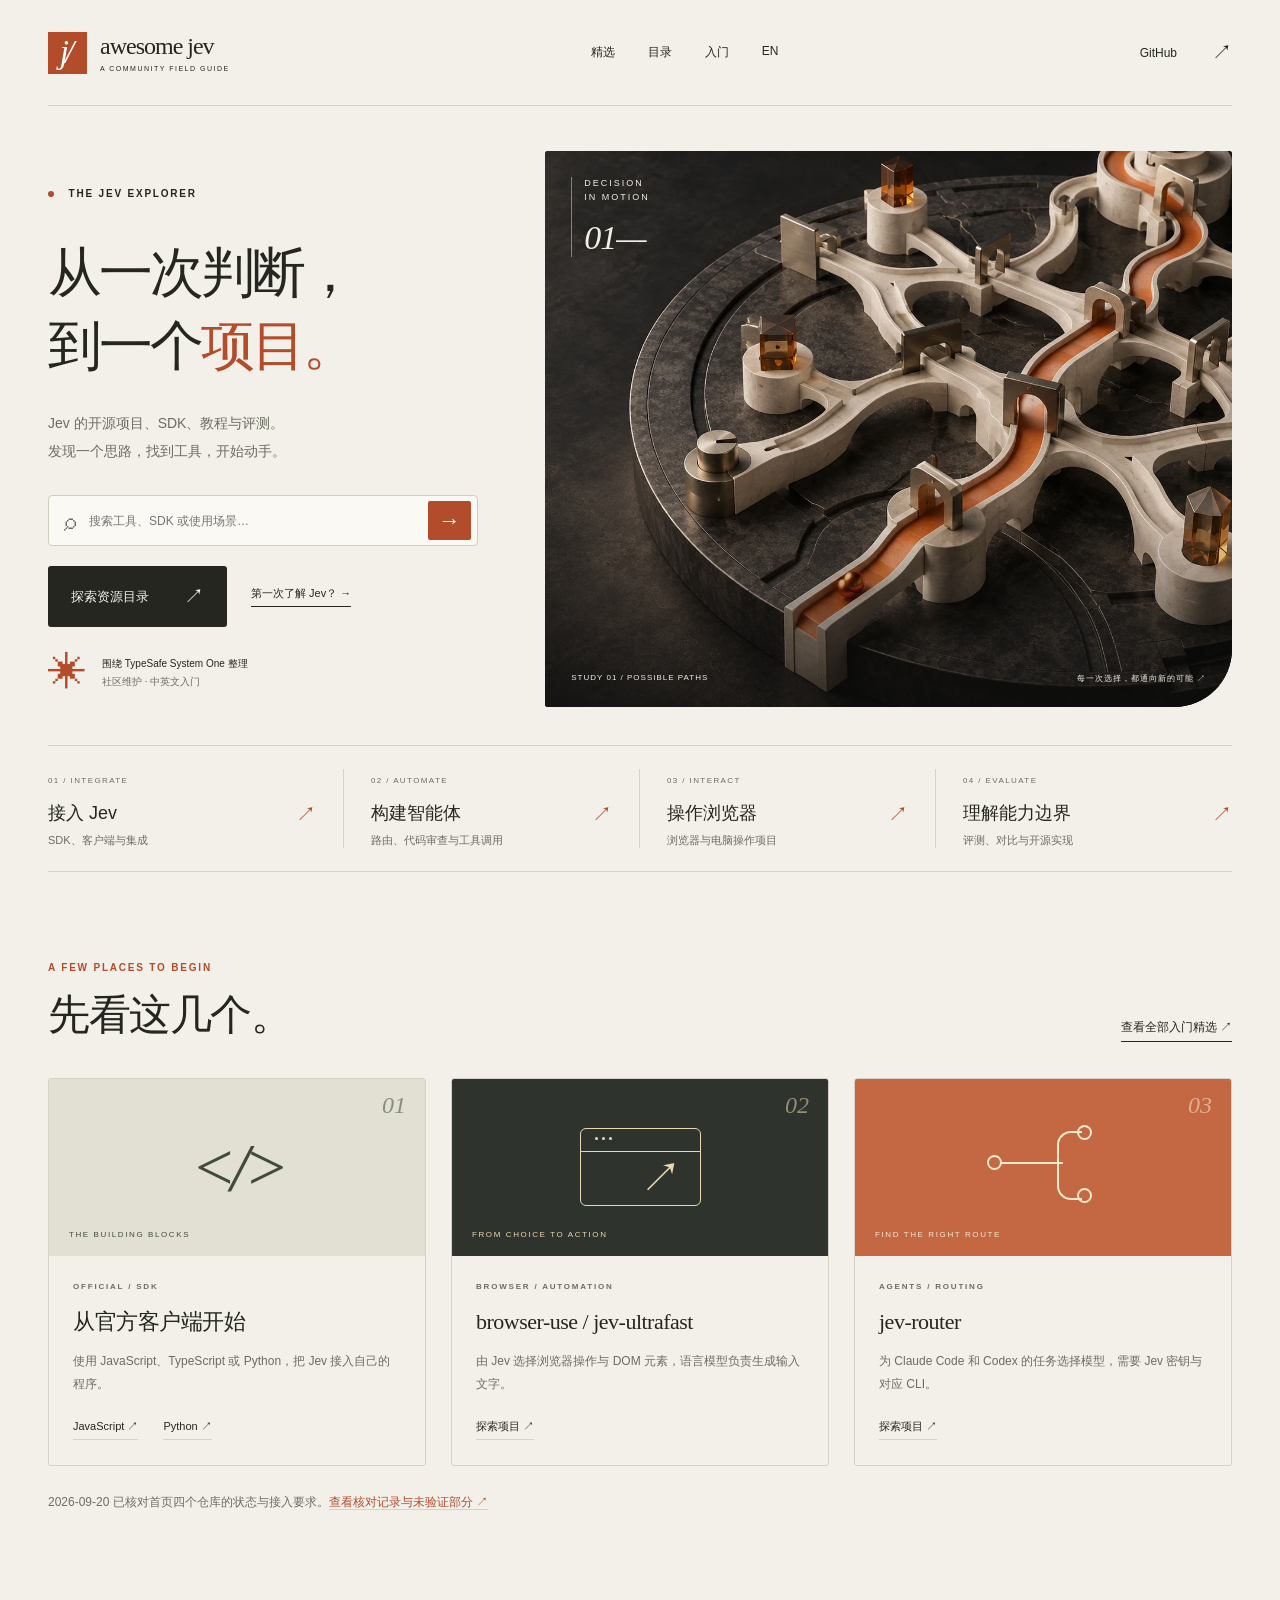
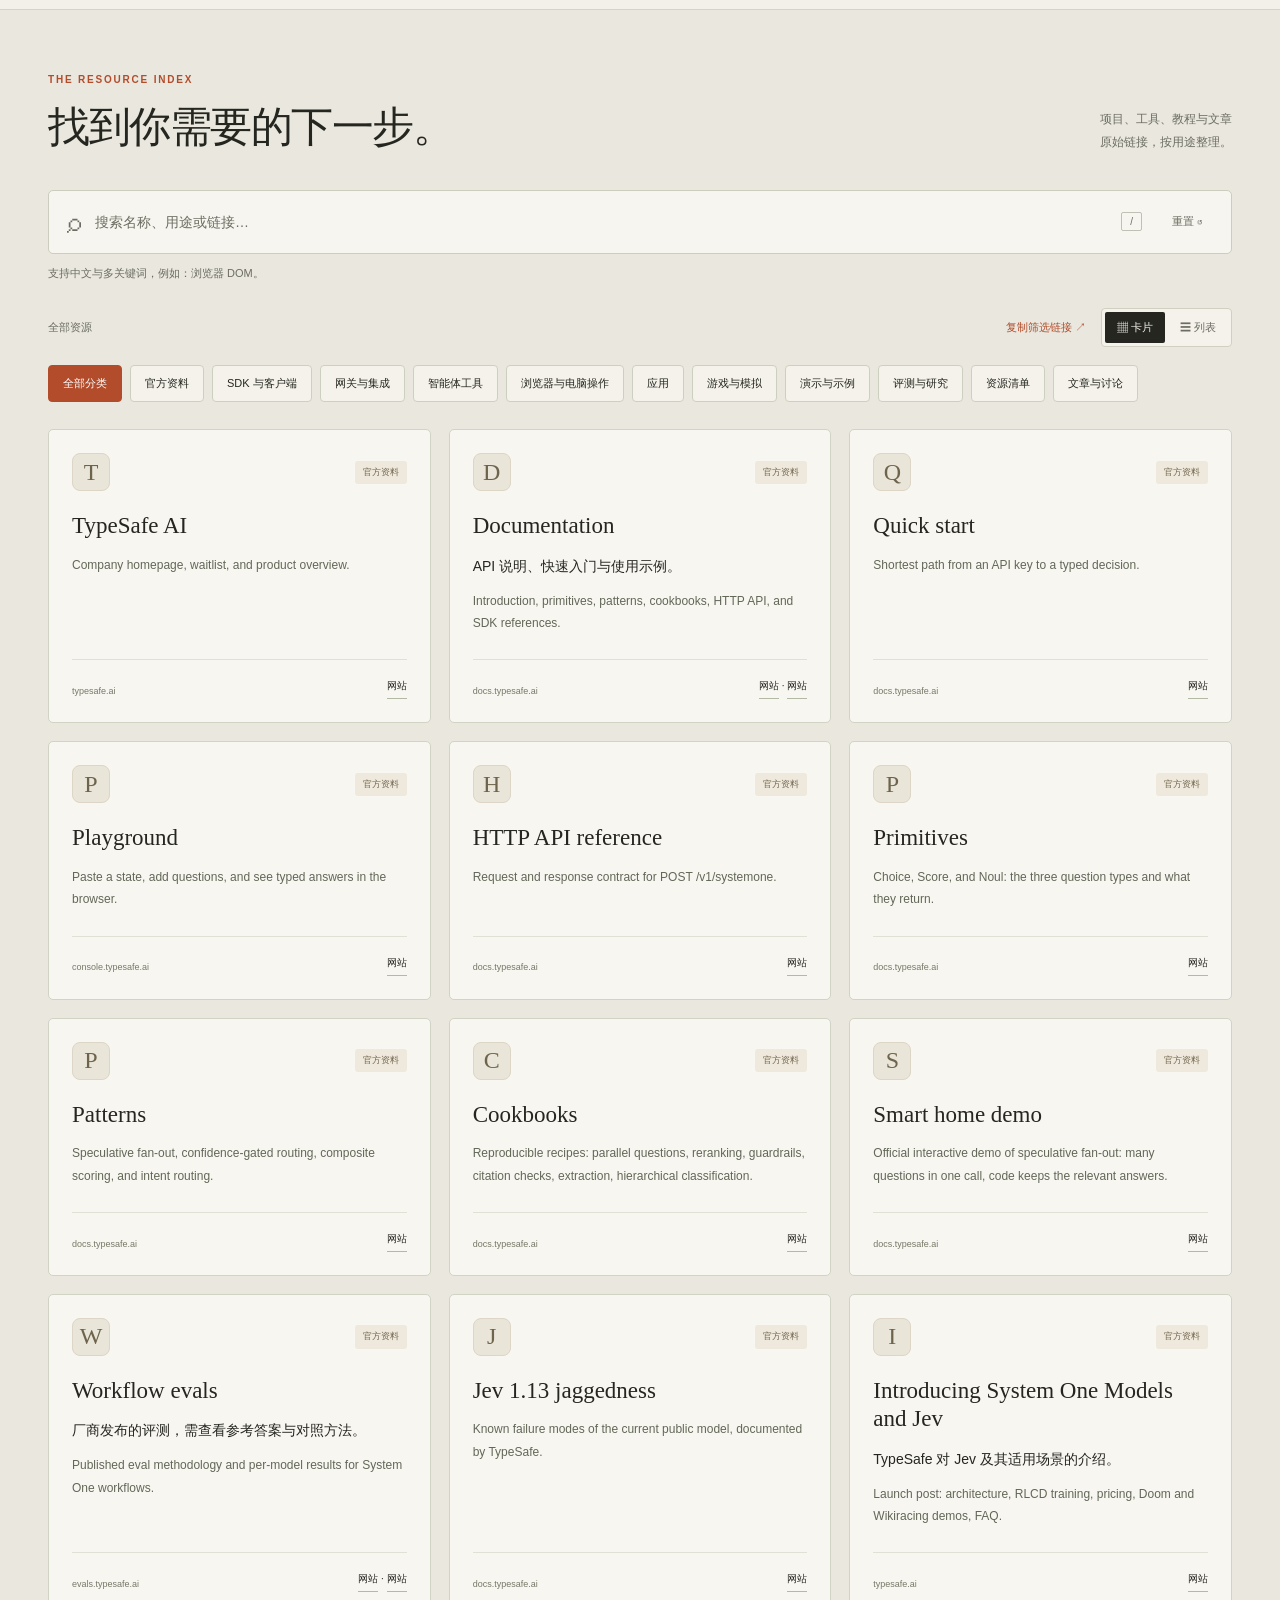
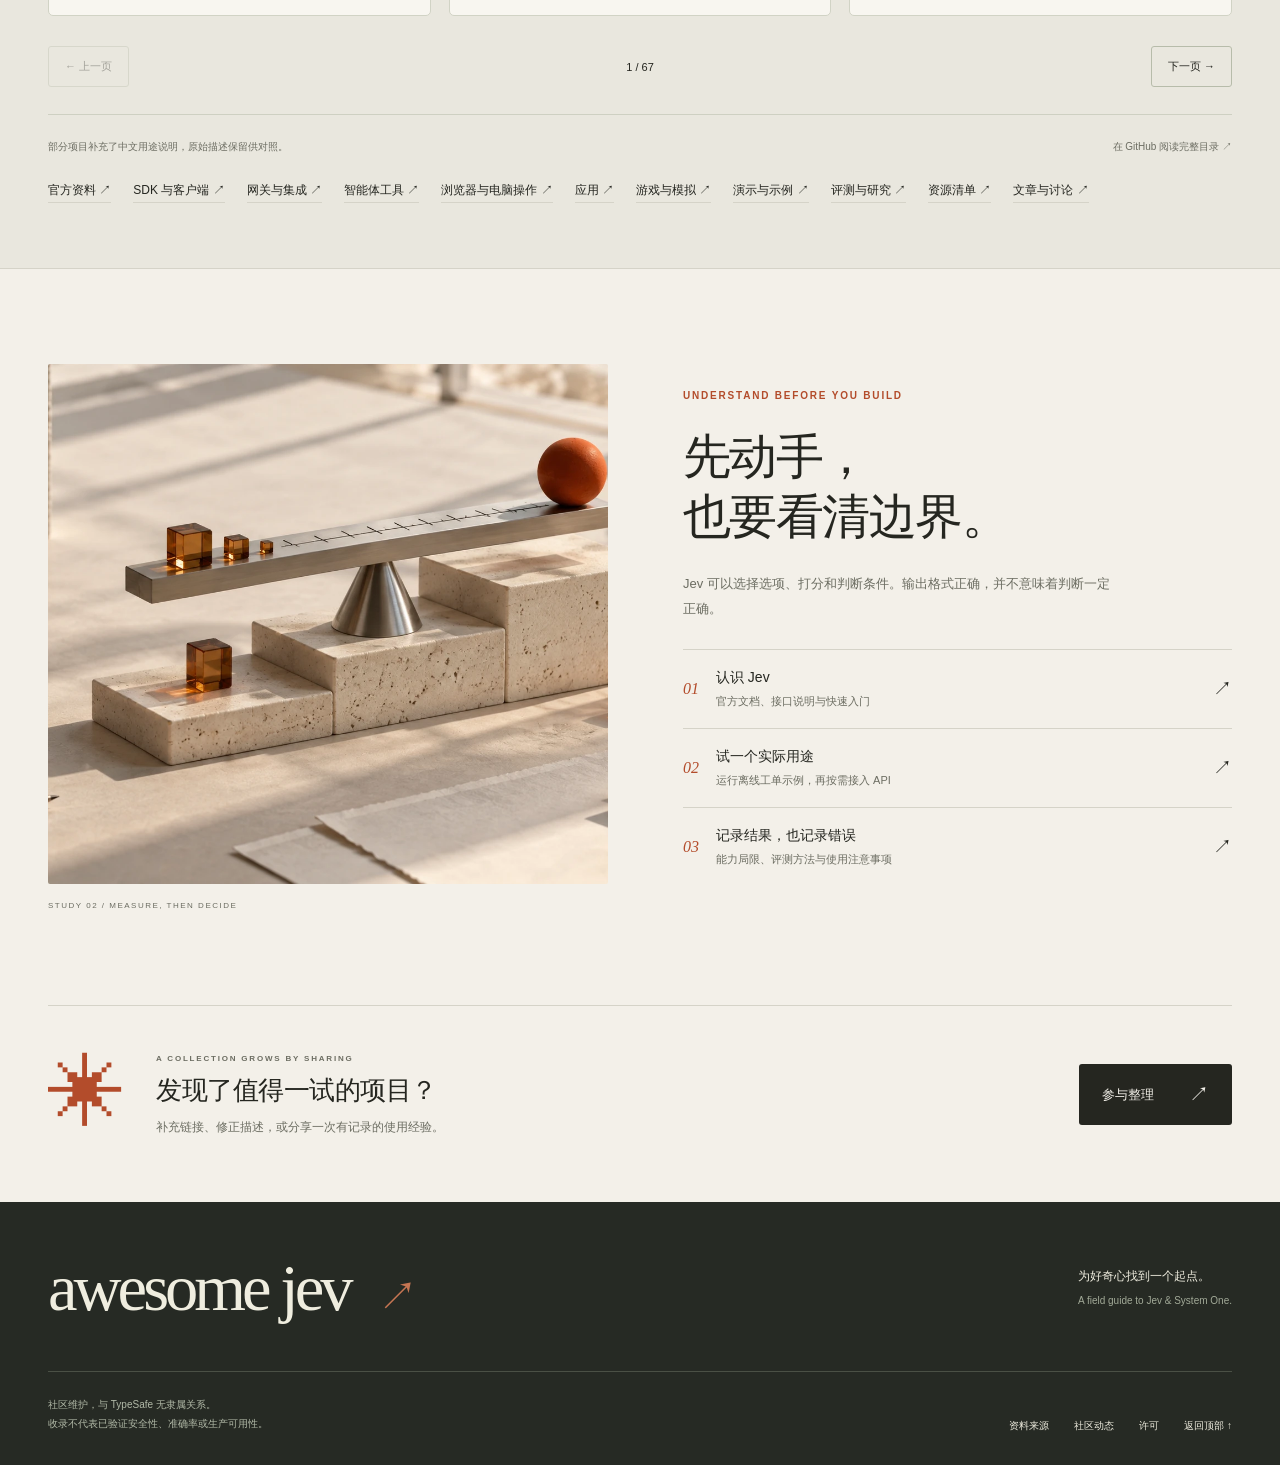
==== docs/index.html @ 9d105192 "feat: add shareable search and category pages" ====
<!doctype html>
<html lang="zh-CN">
<head>
<meta charset="utf-8"><meta name="viewport" content="width=device-width,initial-scale=1"><meta name="theme-color" content="#f3f0e9">
<title>Awesome Jev — 开源项目、工具与实践</title>
<meta name="description" content="查找 Jev / TypeSafe System One 的开源项目、SDK、浏览器自动化、教程与评测。从入门精选到完整资源目录，按用途探索。">
<meta name="google-site-verification" content="RU2-TUFIhPM_cDASRGjQicB0VysuuAHV3V9HiHZ9Yn0" />
<link rel="canonical" href="https://majiayu000.github.io/awesome-jev/">
<meta property="og:type" content="website"><meta property="og:site_name" content="Awesome Jev"><meta property="og:title" content="Awesome Jev — 开源项目、工具与实践">
<meta property="og:description" content="从一次判断，到一个项目。探索 Jev 的 SDK、开源工具、教程与评测。"><meta property="og:url" content="https://majiayu000.github.io/awesome-jev/">
<meta property="og:image" content="https://majiayu000.github.io/awesome-jev/social-preview.png"><meta property="og:image:width" content="1280"><meta property="og:image:height" content="640"><meta property="og:image:alt" content="Awesome Jev 项目目录与路径选择概念插画">
<meta name="twitter:card" content="summary_large_image"><meta name="twitter:title" content="Awesome Jev"><meta name="twitter:description" content="Jev projects, SDKs, tutorials and evaluations."><meta name="twitter:image" content="https://majiayu000.github.io/awesome-jev/social-preview.png">
<link rel="stylesheet" href="css/style.css"><script src="js/app.js" defer></script>
</head>
<body>
<a class="skip" href="#resources">跳至资源目录</a>
<header class="site-header shell"><a class="brand" href="./" aria-label="Awesome Jev 首页"><span class="brand-mark" aria-hidden="true">j/</span><span>awesome jev<small>A COMMUNITY FIELD GUIDE</small></span></a><nav aria-label="主导航"><a href="#featured">精选</a><a href="#resources">目录</a><a href="#learn">入门</a><a href="https://github.com/majiayu000/awesome-jev/blob/main/README.md" lang="en">EN</a></nav><a class="github-link" href="https://github.com/majiayu000/awesome-jev">GitHub <span>↗</span></a></header>
<main>
<section class="hero shell" aria-labelledby="hero-title">
<div class="hero-copy"><p class="eyebrow"><span class="live-dot"></span> THE JEV EXPLORER</p><h1 id="hero-title">从一次判断，<br>到一个<span>项目。</span></h1><p class="hero-description">Jev 的开源项目、SDK、教程与评测。<br>发现一个思路，找到工具，开始动手。</p><form id="hero-search" class="hero-search" role="search" hidden><label class="sr-only" for="hero-q">搜索 Jev 项目与资源</label><span aria-hidden="true">⌕</span><input id="hero-q" type="search" placeholder="搜索工具、SDK 或使用场景…" autocomplete="off"><button type="submit" aria-label="搜索资源">→</button></form><div class="hero-actions"><a class="button primary" href="#resources">探索资源目录 <span>↗</span></a><a class="text-link" href="#learn">第一次了解 Jev？ <span>→</span></a></div><div class="hero-footnote"><span class="asterisk" aria-hidden="true">✳</span><p>围绕 TypeSafe System One 整理<br><span>社区维护 · 中英文入门</span></p></div></div>
<figure class="hero-art"><img src="assets/decision-paths.webp" alt="象牙色分岔轨道与橙色路径组成的决策装置概念插画" width="1672" height="941" fetchpriority="high"><figcaption><span>STUDY 01 / POSSIBLE PATHS</span><span>每一次选择，都通向新的可能 ↗</span></figcaption><div class="art-label" aria-hidden="true"><span>DECISION<br>IN MOTION</span><b>01—</b></div></figure>
</section>
<section class="topic-strip shell" aria-label="按用途探索"><a href="categories/sdks.html"><span>01 / INTEGRATE</span><strong>接入 Jev <i>↗</i></strong><p>SDK、客户端与集成</p></a><a href="categories/agents.html"><span>02 / AUTOMATE</span><strong>构建智能体 <i>↗</i></strong><p>路由、代码审查与工具调用</p></a><a href="categories/browser.html"><span>03 / INTERACT</span><strong>操作浏览器 <i>↗</i></strong><p>浏览器与电脑操作项目</p></a><a href="categories/research.html"><span>04 / EVALUATE</span><strong>理解能力边界 <i>↗</i></strong><p>评测、对比与开源实现</p></a></section>
<section id="featured" class="featured shell" aria-labelledby="featured-title"><div class="section-heading"><div><p class="eyebrow">A FEW PLACES TO BEGIN</p><h2 id="featured-title">先看这几个。</h2></div><a class="text-link" href="https://github.com/majiayu000/awesome-jev/blob/main/README_zh.md">查看全部入门精选 ↗</a></div>
<div class="featured-grid">
<article class="feature-card sdk-card"><div class="feature-visual" aria-hidden="true"><span class="code-tag">&lt;/&gt;</span><span class="visual-caption">THE BUILDING BLOCKS</span><span class="visual-index">01</span></div><div class="feature-body"><p class="eyebrow">OFFICIAL / SDK</p><h3>从官方客户端开始</h3><p>使用 JavaScript、TypeScript 或 Python，把 Jev 接入自己的程序。</p><div class="feature-links"><a href="https://github.com/typesafe-ai/typesafe-sdk-js">JavaScript ↗</a><a href="https://github.com/typesafe-ai/typesafe-sdk-python">Python ↗</a></div></div></article>
<article class="feature-card browser-card"><div class="feature-visual" aria-hidden="true"><span class="browser-glyph"><i></i><i></i><i></i><b>↗</b></span><span class="visual-caption">FROM CHOICE TO ACTION</span><span class="visual-index">02</span></div><div class="feature-body"><p class="eyebrow">BROWSER / AUTOMATION</p><h3>browser-use / jev-ultrafast</h3><p>由 Jev 选择浏览器操作与 DOM 元素，语言模型负责生成输入文字。</p><div class="feature-links"><a href="https://github.com/browser-use/jev-ultrafast">探索项目 ↗</a></div></div></article>
<article class="feature-card router-card"><div class="feature-visual" aria-hidden="true"><span class="route-glyph"><i></i><i></i><i></i></span><span class="visual-caption">FIND THE RIGHT ROUTE</span><span class="visual-index">03</span></div><div class="feature-body"><p class="eyebrow">AGENTS / ROUTING</p><h3>jev-router</h3><p>为 Claude Code 和 Codex 的任务选择模型，需要 Jev 密钥与对应 CLI。</p><div class="feature-links"><a href="https://github.com/gargpratyush/jev-router">探索项目 ↗</a></div></div></article>
</div><p class="featured-review">2026-09-20 已核对首页四个仓库的状态与接入要求。<a href="https://github.com/majiayu000/awesome-jev/blob/main/guides/featured-review.md">查看核对记录与未验证部分 ↗</a></p></section>
<section id="resources" class="catalog-section" aria-labelledby="catalog-title"><div class="shell"><div class="section-heading"><div><p class="eyebrow">THE RESOURCE INDEX</p><h2 id="catalog-title">找到你需要的下一步。</h2></div><p class="section-caption">项目、工具、教程与文章<br>原始链接，按用途整理。</p></div>
<div class="catalog-main"><div id="filters" class="catalog-controls" hidden><label class="search-label" for="q"><span class="sr-only">搜索资源</span><span class="search-symbol" aria-hidden="true">⌕</span><input id="q" aria-describedby="search-help" type="search" placeholder="搜索名称、用途或链接…" autocomplete="off"><kbd aria-hidden="true">/</kbd></label><label class="mobile-category" for="category"><span class="sr-only">分类</span><select id="category"><option value="">全部分类</option><option value="official">官方资料</option><option value="sdks">SDK 与客户端</option><option value="integrations">网关与集成</option><option value="agents">智能体工具</option><option value="browser">浏览器与电脑操作</option><option value="apps">应用</option><option value="games">游戏与模拟</option><option value="demos">演示与示例</option><option value="research">评测与研究</option><option value="lists">资源清单</option><option value="articles">文章与讨论</option></select></label><button id="reset" class="reset" type="button">重置 ↺</button></div><p id="search-help" class="search-help">支持中文与多关键词，例如：浏览器 DOM。</p><div class="catalog-status"><p id="status" role="status" aria-live="polite">全部资源</p><div class="catalog-actions"><button id="share" type="button" hidden>复制筛选链接 ↗</button><div class="view-switch" id="view-switch" role="group" aria-label="目录显示方式" hidden><button type="button" data-view="grid" aria-pressed="true">▦ 卡片</button><button type="button" data-view="list" aria-pressed="false">☰ 列表</button></div></div></div><p id="share-status" role="status" aria-live="polite"></p><input id="share-url" aria-label="当前筛选链接" readonly hidden><div class="category-buttons" id="category-buttons" role="group" aria-label="按类别筛选" hidden><button type="button" data-category="" aria-pressed="true">全部分类</button><button type="button" data-category="official" aria-pressed="false">官方资料</button><button type="button" data-category="sdks" aria-pressed="false">SDK 与客户端</button><button type="button" data-category="integrations" aria-pressed="false">网关与集成</button><button type="button" data-category="agents" aria-pressed="false">智能体工具</button><button type="button" data-category="browser" aria-pressed="false">浏览器与电脑操作</button><button type="button" data-category="apps" aria-pressed="false">应用</button><button type="button" data-category="games" aria-pressed="false">游戏与模拟</button><button type="button" data-category="demos" aria-pressed="false">演示与示例</button><button type="button" data-category="research" aria-pressed="false">评测与研究</button><button type="button" data-category="lists" aria-pressed="false">资源清单</button><button type="button" data-category="articles" aria-pressed="false">文章与讨论</button></div>
<noscript><p>下方可直接阅读全部资源。启用 JavaScript 后可搜索、分类和翻页。</p></noscript><div id="grid" class="resource-list" data-view="grid"><article class="card" data-category="official"><div class="resource-body"><div class="resource-heading"><span class="resource-initial" aria-hidden="true">T</span><span class="category">官方资料</span></div><h3><a href="https://typesafe.ai">TypeSafe AI</a></h3><p>Company homepage, waitlist, and product overview.</p></div><div class="resource-footer"><span class="resource-domain">typesafe.ai</span><div class="resource-links"><a href="https://typesafe.ai">网站</a></div></div></article><article class="card" data-category="official"><div class="resource-body"><div class="resource-heading"><span class="resource-initial" aria-hidden="true">D</span><span class="category">官方资料</span></div><h3><a href="https://docs.typesafe.ai">Documentation</a></h3><p class="resource-zh" lang="zh-CN">API 说明、快速入门与使用示例。</p><p>Introduction, primitives, patterns, cookbooks, HTTP API, and SDK references.</p></div><div class="resource-footer"><span class="resource-domain">docs.typesafe.ai</span><div class="resource-links"><a href="https://docs.typesafe.ai">网站</a> · <a href="https://docs.typesafe.ai/">网站</a></div></div></article><article class="card" data-category="official"><div class="resource-body"><div class="resource-heading"><span class="resource-initial" aria-hidden="true">Q</span><span class="category">官方资料</span></div><h3><a href="https://docs.typesafe.ai/introduction/quickstart">Quick start</a></h3><p>Shortest path from an API key to a typed decision.</p></div><div class="resource-footer"><span class="resource-domain">docs.typesafe.ai</span><div class="resource-links"><a href="https://docs.typesafe.ai/introduction/quickstart">网站</a></div></div></article><article class="card" data-category="official"><div class="resource-body"><div class="resource-heading"><span class="resource-initial" aria-hidden="true">P</span><span class="category">官方资料</span></div><h3><a href="https://console.typesafe.ai/playground">Playground</a></h3><p>Paste a state, add questions, and see typed answers in the browser.</p></div><div class="resource-footer"><span class="resource-domain">console.typesafe.ai</span><div class="resource-links"><a href="https://console.typesafe.ai/playground">网站</a></div></div></article><article class="card" data-category="official"><div class="resource-body"><div class="resource-heading"><span class="resource-initial" aria-hidden="true">H</span><span class="category">官方资料</span></div><h3><a href="https://docs.typesafe.ai/api">HTTP API reference</a></h3><p>Request and response contract for POST /v1/systemone.</p></div><div class="resource-footer"><span class="resource-domain">docs.typesafe.ai</span><div class="resource-links"><a href="https://docs.typesafe.ai/api">网站</a></div></div></article><article class="card" data-category="official"><div class="resource-body"><div class="resource-heading"><span class="resource-initial" aria-hidden="true">P</span><span class="category">官方资料</span></div><h3><a href="https://docs.typesafe.ai/primitives">Primitives</a></h3><p>Choice, Score, and Noul: the three question types and what they return.</p></div><div class="resource-footer"><span class="resource-domain">docs.typesafe.ai</span><div class="resource-links"><a href="https://docs.typesafe.ai/primitives">网站</a></div></div></article><article class="card" data-category="official"><div class="resource-body"><div class="resource-heading"><span class="resource-initial" aria-hidden="true">P</span><span class="category">官方资料</span></div><h3><a href="https://docs.typesafe.ai/patterns">Patterns</a></h3><p>Speculative fan-out, confidence-gated routing, composite scoring, and intent routing.</p></div><div class="resource-footer"><span class="resource-domain">docs.typesafe.ai</span><div class="resource-links"><a href="https://docs.typesafe.ai/patterns">网站</a></div></div></article><article class="card" data-category="official"><div class="resource-body"><div class="resource-heading"><span class="resource-initial" aria-hidden="true">C</span><span class="category">官方资料</span></div><h3><a href="https://docs.typesafe.ai/cookbooks/parallel_questions">Cookbooks</a></h3><p>Reproducible recipes: parallel questions, reranking, guardrails, citation checks, extraction, hierarchical classification.</p></div><div class="resource-footer"><span class="resource-domain">docs.typesafe.ai</span><div class="resource-links"><a href="https://docs.typesafe.ai/cookbooks/parallel_questions">网站</a></div></div></article><article class="card" data-category="official"><div class="resource-body"><div class="resource-heading"><span class="resource-initial" aria-hidden="true">S</span><span class="category">官方资料</span></div><h3><a href="https://docs.typesafe.ai/demos/smart-home">Smart home demo</a></h3><p>Official interactive demo of speculative fan-out: many questions in one call, code keeps the relevant answers.</p></div><div class="resource-footer"><span class="resource-domain">docs.typesafe.ai</span><div class="resource-links"><a href="https://docs.typesafe.ai/demos/smart-home">网站</a></div></div></article><article class="card" data-category="official"><div class="resource-body"><div class="resource-heading"><span class="resource-initial" aria-hidden="true">W</span><span class="category">官方资料</span></div><h3><a href="https://evals.typesafe.ai">Workflow evals</a></h3><p class="resource-zh" lang="zh-CN">厂商发布的评测，需查看参考答案与对照方法。</p><p>Published eval methodology and per-model results for System One workflows.</p></div><div class="resource-footer"><span class="resource-domain">evals.typesafe.ai</span><div class="resource-links"><a href="https://evals.typesafe.ai">网站</a> · <a href="https://evals.typesafe.ai/">网站</a></div></div></article><article class="card" data-category="official"><div class="resource-body"><div class="resource-heading"><span class="resource-initial" aria-hidden="true">J</span><span class="category">官方资料</span></div><h3><a href="https://docs.typesafe.ai/model-jaggedness/jev-1.13">Jev 1.13 jaggedness</a></h3><p>Known failure modes of the current public model, documented by TypeSafe.</p></div><div class="resource-footer"><span class="resource-domain">docs.typesafe.ai</span><div class="resource-links"><a href="https://docs.typesafe.ai/model-jaggedness/jev-1.13">网站</a></div></div></article><article class="card" data-category="official"><div class="resource-body"><div class="resource-heading"><span class="resource-initial" aria-hidden="true">I</span><span class="category">官方资料</span></div><h3><a href="https://typesafe.ai/blog/introducing-system-one-models-and-jev">Introducing System One Models and Jev</a></h3><p class="resource-zh" lang="zh-CN">TypeSafe 对 Jev 及其适用场景的介绍。</p><p>Launch post: architecture, RLCD training, pricing, Doom and Wikiracing demos, FAQ.</p></div><div class="resource-footer"><span class="resource-domain">typesafe.ai</span><div class="resource-links"><a href="https://typesafe.ai/blog/introducing-system-one-models-and-jev">网站</a></div></div></article><article class="card" data-category="official"><div class="resource-body"><div class="resource-heading"><span class="resource-initial" aria-hidden="true">M</span><span class="category">官方资料</span></div><h3><a href="https://typesafe.ai/manifesto">Manifesto</a></h3><p>The case for machine-native intelligence built for software, not conversation.</p></div><div class="resource-footer"><span class="resource-domain">typesafe.ai</span><div class="resource-links"><a href="https://typesafe.ai/manifesto">网站</a></div></div></article><article class="card" data-category="official"><div class="resource-body"><div class="resource-heading"><span class="resource-initial" aria-hidden="true">D</span><span class="category">官方资料</span></div><h3><a href="https://discord.gg/typesafe">Discord</a></h3><p>Official TypeSafe server. Builder demos live in the Show and Tell channel.</p></div><div class="resource-footer"><span class="resource-domain">discord.gg</span><div class="resource-links"><a href="https://discord.gg/typesafe">网站</a></div></div></article><article class="card" data-category="official"><div class="resource-body"><div class="resource-heading"><span class="resource-initial" aria-hidden="true">@</span><span class="category">官方资料</span></div><h3><a href="https://x.com/typesafeai">@typesafeai on X</a></h3><p>Product and research updates.</p></div><div class="resource-footer"><span class="resource-domain">x.com</span><div class="resource-links"><a href="https://x.com/typesafeai">网站</a></div></div></article><article class="card" data-category="official"><div class="resource-body"><div class="resource-heading"><span class="resource-initial" aria-hidden="true">T</span><span class="category">官方资料</span></div><h3><a href="https://github.com/typesafe-ai/skills">TypeSafe agent skills</a></h3><p class="resource-zh" lang="zh-CN">帮助编程智能体使用 Jev 的官方说明。</p><p>Official agent skill for Claude Code, Codex, and compatible agents: primitives, patterns, and how to structure evaluations.</p></div><div class="resource-footer"><span class="resource-domain">github.com</span><div class="resource-links"><a href="https://github.com/typesafe-ai/skills">仓库</a> · <a href="https://typesafe.ai">网站</a></div></div></article><article class="card" data-category="official"><div class="resource-body"><div class="resource-heading"><span class="resource-initial" aria-hidden="true">T</span><span class="category">官方资料</span></div><h3><a href="https://github.com/typesafe-ai/typesafe-sdk-js">TypeSafe JavaScript SDK</a></h3><p class="resource-zh" lang="zh-CN">官方 JavaScript 与 TypeScript 客户端，用于调用 Jev API；需要 Node.js 20+ 和 TypeSafe 密钥。</p><p>Official TypeScript/JavaScript client with inferred answer types. npm install @typesafe-ai/sdk.</p></div><div class="resource-footer"><span class="resource-domain">github.com</span><div class="resource-links"><a href="https://github.com/typesafe-ai/typesafe-sdk-js">仓库</a></div></div></article><article class="card" data-category="official"><div class="resource-body"><div class="resource-heading"><span class="resource-initial" aria-hidden="true">S</span><span class="category">官方资料</span></div><h3><a href="https://github.com/typesafe-ai/system-one-adapter-python">System One adapter (Python)</a></h3><p class="resource-zh" lang="zh-CN">通过相同的决策接口比较 Jev 与语言模型。</p><p>Official drop-in TypeSafeClient replacement backed by OpenAI, Anthropic, and compatible LLM APIs, for comparing Jev against chat models.</p></div><div class="resource-footer"><span class="resource-domain">github.com</span><div class="resource-links"><a href="https://github.com/typesafe-ai/system-one-adapter-python">仓库</a></div></div></article><article class="card" data-category="official"><div class="resource-body"><div class="resource-heading"><span class="resource-initial" aria-hidden="true">T</span><span class="category">官方资料</span></div><h3><a href="https://github.com/typesafe-ai/typesafe-sdk-python">TypeSafe Python SDK</a></h3><p class="resource-zh" lang="zh-CN">官方 Python 客户端，用于调用 Jev API；需要 Python 3.10+ 和 TypeSafe 密钥。</p><p>Official sync and async Python client. pip install typesafe-sdk.</p></div><div class="resource-footer"><span class="resource-domain">github.com</span><div class="resource-links"><a href="https://github.com/typesafe-ai/typesafe-sdk-python">仓库</a> · <a href="https://docs.typesafe.ai/sdk/python">网站</a></div></div></article><article class="card" data-category="official"><div class="resource-body"><div class="resource-heading"><span class="resource-initial" aria-hidden="true">J</span><span class="category">官方资料</span></div><h3><a href="https://docs.typesafe.ai/model-jaggedness/jev-1.13.md">Jaggedness jev-1.13</a></h3><p class="resource-zh" lang="zh-CN">Jev 1.13 的已知限制与使用注意事项。</p><p>官方失败模式 — 必读</p></div><div class="resource-footer"><span class="resource-domain">docs.typesafe.ai</span><div class="resource-links"><a href="https://docs.typesafe.ai/model-jaggedness/jev-1.13.md">网站</a></div></div></article><article class="card" data-category="official"><div class="resource-body"><div class="resource-heading"><span class="resource-initial" aria-hidden="true">T</span><span class="category">官方资料</span></div><h3><a href="https://github.com/typesafe-ai/typesafe-ai.github.io">typesafe-ai/typesafe-ai.github.io</a></h3><p>原始资料未提供说明。</p></div><div class="resource-footer"><span class="resource-domain">github.com</span><div class="resource-links"><a href="https://github.com/typesafe-ai/typesafe-ai.github.io">仓库</a></div></div></article><article class="card" data-category="sdks"><div class="resource-body"><div class="resource-heading"><span class="resource-initial" aria-hidden="true">A</span><span class="category">SDK 与客户端</span></div><h3><a href="https://github.com/pithings/advocaat">advocaat</a></h3><p>A small, type-safe client for asking AI questions about your data, powered by TypeSafe Jev.</p></div><div class="resource-footer"><span class="resource-domain">github.com</span><div class="resource-links"><a href="https://github.com/pithings/advocaat">仓库</a></div></div></article><article class="card" data-category="sdks"><div class="resource-body"><div class="resource-heading"><span class="resource-initial" aria-hidden="true">T</span><span class="category">SDK 与客户端</span></div><h3><a href="https://github.com/Twister915/typesafe-ai">typesafe-ai</a></h3><p>Typed TypeSafe AI clients for Rust, with async and blocking backends and observable retries.</p></div><div class="resource-footer"><span class="resource-domain">github.com</span><div class="resource-links"><a href="https://github.com/Twister915/typesafe-ai">仓库</a></div></div></article><article class="card" data-category="sdks"><div class="resource-body"><div class="resource-heading"><span class="resource-initial" aria-hidden="true">Z</span><span class="category">SDK 与客户端</span></div><h3><a href="https://github.com/jomatsu/zod-jev">zod-jev</a></h3><p>Zod validates the shape, Jev validates the meaning: semantic checks on request bodies become calibrated probabilities you threshold in code.</p></div><div class="resource-footer"><span class="resource-domain">github.com</span><div class="resource-links"><a href="https://github.com/jomatsu/zod-jev">仓库</a></div></div></article><article class="card" data-category="sdks"><div class="resource-body"><div class="resource-heading"><span class="resource-initial" aria-hidden="true">T</span><span class="category">SDK 与客户端</span></div><h3><a href="https://github.com/saibimajdi/typesafeai-dotnet-sdk">typesafe-dotnet-sdk</a></h3><p>Community .NET SDK for the TypeSafe AI System One API — typed noul, choice, and score questions with structured, confidence-scored answers. Not affiliated with TypeSafe AI.</p></div><div class="resource-footer"><span class="resource-domain">github.com</span><div class="resource-links"><a href="https://github.com/saibimajdi/typesafeai-dotnet-sdk">仓库</a> · <a href="https://saibimajdi.github.io/typesafeai-dotnet-sdk/">网站</a></div></div></article><article class="card" data-category="sdks"><div class="resource-body"><div class="resource-heading"><span class="resource-initial" aria-hidden="true">T</span><span class="category">SDK 与客户端</span></div><h3><a href="https://github.com/joshmn/typesafe-sdk">typesafe-sdk (joshmn)</a></h3><p>Ruby client for typesafe.ai</p></div><div class="resource-footer"><span class="resource-domain">github.com</span><div class="resource-links"><a href="https://github.com/joshmn/typesafe-sdk">仓库</a></div></div></article><article class="card" data-category="sdks"><div class="resource-body"><div class="resource-heading"><span class="resource-initial" aria-hidden="true">S</span><span class="category">SDK 与客户端</span></div><h3><a href="https://github.com/Kevthetech143/super-jev">super-jev</a></h3><p>A small, extensible decision-to-action harness for TypeSafe Jev</p></div><div class="resource-footer"><span class="resource-domain">github.com</span><div class="resource-links"><a href="https://github.com/Kevthetech143/super-jev">仓库</a></div></div></article><article class="card" data-category="sdks"><div class="resource-body"><div class="resource-heading"><span class="resource-initial" aria-hidden="true">J</span><span class="category">SDK 与客户端</span></div><h3><a href="https://github.com/mateonunez/jod">jod</a></h3><p>Semantic schemas over TypeSafe&#x27;s Jev — validate the state locally, then project typed answers.</p></div><div class="resource-footer"><span class="resource-domain">github.com</span><div class="resource-links"><a href="https://github.com/mateonunez/jod">仓库</a> · <a href="https://npmjs.com/package/@mateonunez/jod">网站</a> · <a href="https://x.com/mmateonunez/status/2100612699394597125">文章</a></div></div></article><article class="card" data-category="sdks"><div class="resource-body"><div class="resource-heading"><span class="resource-initial" aria-hidden="true">T</span><span class="category">SDK 与客户端</span></div><h3><a href="https://github.com/gilljon/typesafe-ai-rs">typesafe-ai-rs</a></h3><p>Independent async and blocking Rust SDK for the TypeSafe AI System One API</p></div><div class="resource-footer"><span class="resource-domain">github.com</span><div class="resource-links"><a href="https://github.com/gilljon/typesafe-ai-rs">仓库</a> · <a href="https://docs.rs/typesafe-ai-rs">网站</a></div></div></article><article class="card" data-category="sdks"><div class="resource-body"><div class="resource-heading"><span class="resource-initial" aria-hidden="true">T</span><span class="category">SDK 与客户端</span></div><h3><a href="https://github.com/Hawxy/TypeSafeAI.Net">TypeSafeAI.Net</a></h3><p class="resource-zh" lang="zh-CN">API 说明、快速入门与使用示例。</p><p>.NET SDK for the TypeSafe AI platform</p></div><div class="resource-footer"><span class="resource-domain">github.com</span><div class="resource-links"><a href="https://github.com/Hawxy/TypeSafeAI.Net">仓库</a> · <a href="https://docs.typesafe.ai/">网站</a></div></div></article><article class="card" data-category="sdks"><div class="resource-body"><div class="resource-heading"><span class="resource-initial" aria-hidden="true">T</span><span class="category">SDK 与客户端</span></div><h3><a href="https://github.com/cole-gillespie/typesafe-go">typesafe-go (cole-gillespie)</a></h3><p>unofficial go SDK for typesafe AI, with typed answers, retries, and context support</p></div><div class="resource-footer"><span class="resource-domain">github.com</span><div class="resource-links"><a href="https://github.com/cole-gillespie/typesafe-go">仓库</a></div></div></article><article class="card" data-category="sdks"><div class="resource-body"><div class="resource-heading"><span class="resource-initial" aria-hidden="true">T</span><span class="category">SDK 与客户端</span></div><h3><a href="https://github.com/InsaneArts/typesafe-sdk-swift">typesafe-sdk-swift</a></h3><p>Swift SDK for TypeSafe AI</p></div><div class="resource-footer"><span class="resource-domain">github.com</span><div class="resource-links"><a href="https://github.com/InsaneArts/typesafe-sdk-swift">仓库</a></div></div></article><article class="card" data-category="sdks"><div class="resource-body"><div class="resource-heading"><span class="resource-initial" aria-hidden="true">T</span><span class="category">SDK 与客户端</span></div><h3><a href="https://github.com/nshkrdotcom/typesafe_sdk">typesafe_sdk</a></h3><p>An idiomatic, type-safe Elixir port of the official TypeScript AI SDK (ai / ai-sdk) providing unified LLM integrations, streaming text and structured outputs, tool calling, and agentic workflows. Jev is their current flagship model and is the first System One model.</p></div><div class="resource-footer"><span class="resource-domain">github.com</span><div class="resource-links"><a href="https://github.com/nshkrdotcom/typesafe_sdk">仓库</a> · <a href="https://x.com/elixirforum/status/2100495661942677648">文章</a></div></div></article><article class="card" data-category="sdks"><div class="resource-body"><div class="resource-heading"><span class="resource-initial" aria-hidden="true">J</span><span class="category">SDK 与客户端</span></div><h3><a href="https://github.com/fgn/jevgo">jevgo</a></h3><p>Go client for TypeSafe AI&#x27;s System One API (Jev), with optional Langfuse instrumentation</p></div><div class="resource-footer"><span class="resource-domain">github.com</span><div class="resource-links"><a href="https://github.com/fgn/jevgo">仓库</a></div></div></article><article class="card" data-category="sdks"><div class="resource-body"><div class="resource-heading"><span class="resource-initial" aria-hidden="true">J</span><span class="category">SDK 与客户端</span></div><h3><a href="https://github.com/AboveColin/jevclient">jevclient</a></h3><p>Async Python client for TypeSafe Jev. Typed questions in, probabilities and choices out, no prose to parse.</p></div><div class="resource-footer"><span class="resource-domain">github.com</span><div class="resource-links"><a href="https://github.com/AboveColin/jevclient">仓库</a> · <a href="https://pypi.org/project/jevclient/">网站</a></div></div></article><article class="card" data-category="sdks"><div class="resource-body"><div class="resource-heading"><span class="resource-initial" aria-hidden="true">J</span><span class="category">SDK 与客户端</span></div><h3><a href="https://github.com/guillemus/jev-go">jev-go (guillemus)</a></h3><p>Unofficial Go SDK for TypeSafe AI&#x27;s Jev API</p></div><div class="resource-footer"><span class="resource-domain">github.com</span><div class="resource-links"><a href="https://github.com/guillemus/jev-go">仓库</a></div></div></article><article class="card" data-category="sdks"><div class="resource-body"><div class="resource-heading"><span class="resource-initial" aria-hidden="true">J</span><span class="category">SDK 与客户端</span></div><h3><a href="https://github.com/Gaurav-Gosain/jev-go">jev-go (Gaurav-Gosain)</a></h3><p>Go client for TypeSafe&#x27;s System One API and its model Jev: typed judgments and calibrated probabilities instead of generated text</p></div><div class="resource-footer"><span class="resource-domain">github.com</span><div class="resource-links"><a href="https://github.com/Gaurav-Gosain/jev-go">仓库</a></div></div></article><article class="card" data-category="sdks"><div class="resource-body"><div class="resource-heading"><span class="resource-initial" aria-hidden="true">T</span><span class="category">SDK 与客户端</span></div><h3><a href="https://github.com/codeitlikemiley/typesafe-sdk-rust">typesafe-sdk-rust</a></h3><p>Rust SDK for the TypeSafe AI API</p></div><div class="resource-footer"><span class="resource-domain">github.com</span><div class="resource-links"><a href="https://github.com/codeitlikemiley/typesafe-sdk-rust">仓库</a></div></div></article><article class="card" data-category="sdks"><div class="resource-body"><div class="resource-heading"><span class="resource-initial" aria-hidden="true">Z</span><span class="category">SDK 与客户端</span></div><h3><a href="https://github.com/jamesward/zio-typesafe-ai">zio-typesafe-ai</a></h3><p>Scala 3 / ZIO client for the System One API: typed end-to-end, several questions per round-trip via NamedTuple.</p></div><div class="resource-footer"><span class="resource-domain">github.com</span><div class="resource-links"><a href="https://github.com/jamesward/zio-typesafe-ai">仓库</a></div></div></article><article class="card" data-category="sdks"><div class="resource-body"><div class="resource-heading"><span class="resource-initial" aria-hidden="true">T</span><span class="category">SDK 与客户端</span></div><h3><a href="https://github.com/JedimEmO/typesafe-client">typesafe-client</a></h3><p>Unofficial typed async Rust client for the TypeSafe System One API</p></div><div class="resource-footer"><span class="resource-domain">github.com</span><div class="resource-links"><a href="https://github.com/JedimEmO/typesafe-client">仓库</a></div></div></article><article class="card" data-category="sdks"><div class="resource-body"><div class="resource-heading"><span class="resource-initial" aria-hidden="true">T</span><span class="category">SDK 与客户端</span></div><h3><a href="https://github.com/chez-shanpu/typesafeai-go">typesafeai-go</a></h3><p>Go SDK for TypeSafe AI API https://docs.typesafe.ai/api</p></div><div class="resource-footer"><span class="resource-domain">github.com</span><div class="resource-links"><a href="https://github.com/chez-shanpu/typesafeai-go">仓库</a></div></div></article><article class="card" data-category="sdks"><div class="resource-body"><div class="resource-heading"><span class="resource-initial" aria-hidden="true">K</span><span class="category">SDK 与客户端</span></div><h3><a href="https://github.com/kunobi-ninja/kunobi-jev">kunobi-jev</a></h3><p>Rust client for the TypeSafe System One API (Jev)</p></div><div class="resource-footer"><span class="resource-domain">github.com</span><div class="resource-links"><a href="https://github.com/kunobi-ninja/kunobi-jev">仓库</a></div></div></article><article class="card" data-category="sdks"><div class="resource-body"><div class="resource-heading"><span class="resource-initial" aria-hidden="true">T</span><span class="category">SDK 与客户端</span></div><h3><a href="https://github.com/tinyhumansai/tinyjevclient">tinyjevclient</a></h3><p>An integration with jev by typesafe.ai in Rust</p></div><div class="resource-footer"><span class="resource-domain">github.com</span><div class="resource-links"><a href="https://github.com/tinyhumansai/tinyjevclient">仓库</a></div></div></article><article class="card" data-category="sdks"><div class="resource-body"><div class="resource-heading"><span class="resource-initial" aria-hidden="true">D</span><span class="category">SDK 与客户端</span></div><h3><a href="https://github.com/yairshy/decido">decido</a></h3><p>Probabilistic decisions for Python. Use Jev or bring your own provider; crawl with Playwright.</p></div><div class="resource-footer"><span class="resource-domain">github.com</span><div class="resource-links"><a href="https://github.com/yairshy/decido">仓库</a></div></div></article><article class="card" data-category="sdks"><div class="resource-body"><div class="resource-heading"><span class="resource-initial" aria-hidden="true">T</span><span class="category">SDK 与客户端</span></div><h3><a href="https://github.com/binnash/typesafe-sdk">typesafe-sdk (binnash)</a></h3><p>PHP &amp; Laravel SDK for TypeSafe AI&#x27;s JEV Model series</p></div><div class="resource-footer"><span class="resource-domain">github.com</span><div class="resource-links"><a href="https://github.com/binnash/typesafe-sdk">仓库</a></div></div></article><article class="card" data-category="sdks"><div class="resource-body"><div class="resource-heading"><span class="resource-initial" aria-hidden="true">J</span><span class="category">SDK 与客户端</span></div><h3><a href="https://github.com/anilsenay/jev">jev</a></h3><p>Unofficial Go client for TypeSafe&#x27;s System One API  and its model, Jev.</p></div><div class="resource-footer"><span class="resource-domain">github.com</span><div class="resource-links"><a href="https://github.com/anilsenay/jev">仓库</a></div></div></article><article class="card" data-category="sdks"><div class="resource-body"><div class="resource-heading"><span class="resource-initial" aria-hidden="true">T</span><span class="category">SDK 与客户端</span></div><h3><a href="https://github.com/zhirschtritt/typesafe-go">typesafe-go (zhirschtritt)</a></h3><p>Idiomatic Go SDK for the TypeSafe AI API</p></div><div class="resource-footer"><span class="resource-domain">github.com</span><div class="resource-links"><a href="https://github.com/zhirschtritt/typesafe-go">仓库</a> · <a href="https://pkg.go.dev/github.com/zhirschtritt/typesafe-go">网站</a></div></div></article><article class="card" data-category="sdks"><div class="resource-body"><div class="resource-heading"><span class="resource-initial" aria-hidden="true">T</span><span class="category">SDK 与客户端</span></div><h3><a href="https://github.com/vinnie357/typesafe_sdk_ex">typesafe_sdk_ex</a></h3><p>Typesafe AI SDK in Elixir using Req</p></div><div class="resource-footer"><span class="resource-domain">github.com</span><div class="resource-links"><a href="https://github.com/vinnie357/typesafe_sdk_ex">仓库</a></div></div></article><article class="card" data-category="sdks"><div class="resource-body"><div class="resource-heading"><span class="resource-initial" aria-hidden="true">T</span><span class="category">SDK 与客户端</span></div><h3><a href="https://github.com/valksor/typesafe-sdk-php">typesafe-sdk-php</a></h3><p>Unofficial PHP SDK for the TypeSafe AI System One API — 1:1 parity with the official JS and Python SDKs. Not affiliated with TypeSafe AI.</p></div><div class="resource-footer"><span class="resource-domain">github.com</span><div class="resource-links"><a href="https://github.com/valksor/typesafe-sdk-php">仓库</a> · <a href="https://packagist.org/packages/valksor/typesafe-sdk-php">网站</a></div></div></article><article class="card" data-category="sdks"><div class="resource-body"><div class="resource-heading"><span class="resource-initial" aria-hidden="true">T</span><span class="category">SDK 与客户端</span></div><h3><a href="https://github.com/valksor/typesafe-sdk-go">typesafe-sdk-go</a></h3><p>Unofficial Go SDK for the TypeSafe AI System One API — 1:1 parity with the official JS and Python SDKs. Not affiliated with TypeSafe AI.</p></div><div class="resource-footer"><span class="resource-domain">github.com</span><div class="resource-links"><a href="https://github.com/valksor/typesafe-sdk-go">仓库</a></div></div></article><article class="card" data-category="sdks"><div class="resource-body"><div class="resource-heading"><span class="resource-initial" aria-hidden="true">T</span><span class="category">SDK 与客户端</span></div><h3><a href="https://github.com/typesend/typesafe_ai">typesafe_ai (typesend)</a></h3><p>Unofficial Elixir SDK for the TypeSafe AI API</p></div><div class="resource-footer"><span class="resource-domain">github.com</span><div class="resource-links"><a href="https://github.com/typesend/typesafe_ai">仓库</a> · <a href="https://typesafe-api.hexdocs.pm/readme.html">网站</a></div></div></article><article class="card" data-category="sdks"><div class="resource-body"><div class="resource-heading"><span class="resource-initial" aria-hidden="true">T</span><span class="category">SDK 与客户端</span></div><h3><a href="https://github.com/mattneel/typesafe.zig">typesafe.zig</a></h3><p>An idiomatic Zig client for the TypeSafe AI API</p></div><div class="resource-footer"><span class="resource-domain">github.com</span><div class="resource-links"><a href="https://github.com/mattneel/typesafe.zig">仓库</a></div></div></article><article class="card" data-category="sdks"><div class="resource-body"><div class="resource-heading"><span class="resource-initial" aria-hidden="true">T</span><span class="category">SDK 与客户端</span></div><h3><a href="https://github.com/mattneel/typesafe">typesafe</a></h3><p>An idiomatic Elixir client for the TypeSafe AI API</p></div><div class="resource-footer"><span class="resource-domain">github.com</span><div class="resource-links"><a href="https://github.com/mattneel/typesafe">仓库</a></div></div></article><article class="card" data-category="sdks"><div class="resource-body"><div class="resource-heading"><span class="resource-initial" aria-hidden="true">T</span><span class="category">SDK 与客户端</span></div><h3><a href="https://github.com/hfiguera/typesafe_ai">typesafe_ai (hfiguera)</a></h3><p>A supervised Mint client for the TypeSafe AI System One API</p></div><div class="resource-footer"><span class="resource-domain">github.com</span><div class="resource-links"><a href="https://github.com/hfiguera/typesafe_ai">仓库</a></div></div></article><article class="card" data-category="sdks"><div class="resource-body"><div class="resource-heading"><span class="resource-initial" aria-hidden="true">S</span><span class="category">SDK 与客户端</span></div><h3><a href="https://github.com/AbdelStark/s1-rs">s1-rs</a></h3><p>Typed System One layer for Rust (Choice/Score/Noul).</p></div><div class="resource-footer"><span class="resource-domain">github.com</span><div class="resource-links"><a href="https://github.com/AbdelStark/s1-rs">仓库</a></div></div></article><article class="card" data-category="sdks"><div class="resource-body"><div class="resource-heading"><span class="resource-initial" aria-hidden="true">T</span><span class="category">SDK 与客户端</span></div><h3><a href="https://github.com/AbdelStark/typesafe-rs">typesafe-rs</a></h3><p>Latency-first Rust SDK for TypeSafe System One.</p></div><div class="resource-footer"><span class="resource-domain">github.com</span><div class="resource-links"><a href="https://github.com/AbdelStark/typesafe-rs">仓库</a> · <a href="https://docs.rs/typesafe-rs/latest/typesafe_rs/">网站</a></div></div></article><article class="card" data-category="sdks"><div class="resource-body"><div class="resource-heading"><span class="resource-initial" aria-hidden="true">K</span><span class="category">SDK 与客户端</span></div><h3><a href="https://github.com/kitze/skillbox">kitze/skillbox</a></h3><p>Self-hosted, versioned skills library for AI agents. MCP, scoped clients, and optional Jev recommendations.</p></div><div class="resource-footer"><span class="resource-domain">github.com</span><div class="resource-links"><a href="https://github.com/kitze/skillbox">仓库</a></div></div></article><article class="card" data-category="sdks"><div class="resource-body"><div class="resource-heading"><span class="resource-initial" aria-hidden="true">G</span><span class="category">SDK 与客户端</span></div><h3><a href="https://github.com/gamesonrblx/Jevbridge">gamesonrblx/Jevbridge</a></h3><p>ACP and MCP adapter that bridges TypeSafe Jev with any LLM — computer use and typed decisions alongside Codex, Claude, Grok, and OpenCode.</p></div><div class="resource-footer"><span class="resource-domain">github.com</span><div class="resource-links"><a href="https://github.com/gamesonrblx/Jevbridge">仓库</a></div></div></article><article class="card" data-category="sdks"><div class="resource-body"><div class="resource-heading"><span class="resource-initial" aria-hidden="true">F</span><span class="category">SDK 与客户端</span></div><h3><a href="https://github.com/frostney/clean-code-review">frostney/clean-code-review</a></h3><p>Every code file in a pull request, judged against Uncle Bob&#x27;s Clean Code by TypeSafe&#x27;s Jev, then reviewed by Luna. Built on eve and Next.js.</p></div><div class="resource-footer"><span class="resource-domain">github.com</span><div class="resource-links"><a href="https://github.com/frostney/clean-code-review">仓库</a> · <a href="https://clean-code-review.vercel.app">网站</a></div></div></article><article class="card" data-category="sdks"><div class="resource-body"><div class="resource-heading"><span class="resource-initial" aria-hidden="true">O</span><span class="category">SDK 与客户端</span></div><h3><a href="https://github.com/Olti1947/jev-java">Olti1947/jev-java</a></h3><p>Idiomatic Java SDK for TypeSafe AI Jev System One decision engine</p></div><div class="resource-footer"><span class="resource-domain">github.com</span><div class="resource-links"><a href="https://github.com/Olti1947/jev-java">仓库</a></div></div></article><article class="card" data-category="sdks"><div class="resource-body"><div class="resource-heading"><span class="resource-initial" aria-hidden="true">2</span><span class="category">SDK 与客户端</span></div><h3><a href="https://github.com/2389-research/typesafe-go">2389-research/typesafe-go</a></h3><p>A Go client for the TypeSafe System One API — typed judgments and probabilities, zero dependencies outside the standard library.</p></div><div class="resource-footer"><span class="resource-domain">github.com</span><div class="resource-links"><a href="https://github.com/2389-research/typesafe-go">仓库</a></div></div></article><article class="card" data-category="sdks"><div class="resource-body"><div class="resource-heading"><span class="resource-initial" aria-hidden="true">P</span><span class="category">SDK 与客户端</span></div><h3><a href="https://github.com/Premo-Cloud/typesafe-sdk-java">Premo-Cloud/typesafe-sdk-java</a></h3><p class="resource-zh" lang="zh-CN">API 说明、快速入门与使用示例。</p><p>Community Java client for the TypeSafe System One API (unofficial)</p></div><div class="resource-footer"><span class="resource-domain">github.com</span><div class="resource-links"><a href="https://github.com/Premo-Cloud/typesafe-sdk-java">仓库</a> · <a href="https://docs.typesafe.ai">网站</a></div></div></article><article class="card" data-category="sdks"><div class="resource-body"><div class="resource-heading"><span class="resource-initial" aria-hidden="true">Y</span><span class="category">SDK 与客户端</span></div><h3><a href="https://github.com/yzfly/awesome-jev-zh">yzfly/awesome-jev-zh</a></h3><p>Jev / TypeSafe System One 中文精选列表：官方资料、SDK、爆款应用、Agent 工具、开源复现与独立评测，附中文上手指南，每日自动收录 GitHub 热门项目。</p></div><div class="resource-footer"><span class="resource-domain">github.com</span><div class="resource-links"><a href="https://github.com/yzfly/awesome-jev-zh">仓库</a> · <a href="https://code.jiangshu.ai/awesome-jev-zh/">网站</a></div></div></article><article class="card" data-category="sdks"><div class="resource-body"><div class="resource-heading"><span class="resource-initial" aria-hidden="true">L</span><span class="category">SDK 与客户端</span></div><h3><a href="https://github.com/latere-ai/typesafe-ai-go-sdk">latere-ai/typesafe-ai-go-sdk</a></h3><p>Go client for the TypeSafe API</p></div><div class="resource-footer"><span class="resource-domain">github.com</span><div class="resource-links"><a href="https://github.com/latere-ai/typesafe-ai-go-sdk">仓库</a></div></div></article><article class="card" data-category="sdks"><div class="resource-body"><div class="resource-heading"><span class="resource-initial" aria-hidden="true">S</span><span class="category">SDK 与客户端</span></div><h3><a href="https://github.com/Stumble/jev-go">Stumble/jev-go</a></h3><p>Community Go SDK for TypeSafe AI Jev / System One</p></div><div class="resource-footer"><span class="resource-domain">github.com</span><div class="resource-links"><a href="https://github.com/Stumble/jev-go">仓库</a></div></div></article><article class="card" data-category="sdks"><div class="resource-body"><div class="resource-heading"><span class="resource-initial" aria-hidden="true">A</span><span class="category">SDK 与客户端</span></div><h3><a href="https://github.com/abeldzan/jev-rs">abeldzan/jev-rs</a></h3><p>Async-first Rust SDK for the TypeSafe AI API</p></div><div class="resource-footer"><span class="resource-domain">github.com</span><div class="resource-links"><a href="https://github.com/abeldzan/jev-rs">仓库</a></div></div></article><article class="card" data-category="sdks"><div class="resource-body"><div class="resource-heading"><span class="resource-initial" aria-hidden="true">A</span><span class="category">SDK 与客户端</span></div><h3><a href="https://github.com/aoprisan/typesafe-ai-rust-sdk">aoprisan/typesafe-ai-rust-sdk</a></h3><p>原始资料未提供说明。</p></div><div class="resource-footer"><span class="resource-domain">github.com</span><div class="resource-links"><a href="https://github.com/aoprisan/typesafe-ai-rust-sdk">仓库</a></div></div></article><article class="card" data-category="sdks"><div class="resource-body"><div class="resource-heading"><span class="resource-initial" aria-hidden="true">A</span><span class="category">SDK 与客户端</span></div><h3><a href="https://github.com/aoprisan/typesafe-ai-scala-sdk">aoprisan/typesafe-ai-scala-sdk</a></h3><p>原始资料未提供说明。</p></div><div class="resource-footer"><span class="resource-domain">github.com</span><div class="resource-links"><a href="https://github.com/aoprisan/typesafe-ai-scala-sdk">仓库</a></div></div></article><article class="card" data-category="sdks"><div class="resource-body"><div class="resource-heading"><span class="resource-initial" aria-hidden="true">D</span><span class="category">SDK 与客户端</span></div><h3><a href="https://github.com/dakdevs/decide-mcp">dakdevs/decide-mcp</a></h3><p>Configurable decision MCP server with AI SDK, Jev, percentage scores, and bias profile routing</p></div><div class="resource-footer"><span class="resource-domain">github.com</span><div class="resource-links"><a href="https://github.com/dakdevs/decide-mcp">仓库</a></div></div></article><article class="card" data-category="sdks"><div class="resource-body"><div class="resource-heading"><span class="resource-initial" aria-hidden="true">D</span><span class="category">SDK 与客户端</span></div><h3><a href="https://github.com/david1gp/jev">david1gp/jev</a></h3><p>Result-based TypeSafe System One client library and jev command-line interface.</p></div><div class="resource-footer"><span class="resource-domain">github.com</span><div class="resource-links"><a href="https://github.com/david1gp/jev">仓库</a></div></div></article><article class="card" data-category="sdks"><div class="resource-body"><div class="resource-heading"><span class="resource-initial" aria-hidden="true">E</span><span class="category">SDK 与客户端</span></div><h3><a href="https://github.com/ehmpathy/rhachet-brains-typesafeai">ehmpathy/rhachet-brains-typesafeai</a></h3><p>rhachet brain.atom adapter for typesafe.ai classifier models</p></div><div class="resource-footer"><span class="resource-domain">github.com</span><div class="resource-links"><a href="https://github.com/ehmpathy/rhachet-brains-typesafeai">仓库</a></div></div></article><article class="card" data-category="sdks"><div class="resource-body"><div class="resource-heading"><span class="resource-initial" aria-hidden="true">J</span><span class="category">SDK 与客户端</span></div><h3><a href="https://github.com/jonesmelton/verdict">jonesmelton/verdict</a></h3><p>ocaml sdk for typesafe.ai&#x27;s jev model</p></div><div class="resource-footer"><span class="resource-domain">github.com</span><div class="resource-links"><a href="https://github.com/jonesmelton/verdict">仓库</a></div></div></article><article class="card" data-category="sdks"><div class="resource-body"><div class="resource-heading"><span class="resource-initial" aria-hidden="true">K</span><span class="category">SDK 与客户端</span></div><h3><a href="https://github.com/kazz187/jev-sdk-go">kazz187/jev-sdk-go</a></h3><p>Go 1.27 client for TypeSafe AI&#x27;s Jev (System One) API: typed questions, typed answers</p></div><div class="resource-footer"><span class="resource-domain">github.com</span><div class="resource-links"><a href="https://github.com/kazz187/jev-sdk-go">仓库</a></div></div></article><article class="card" data-category="sdks"><div class="resource-body"><div class="resource-heading"><span class="resource-initial" aria-hidden="true">K</span><span class="category">SDK 与客户端</span></div><h3><a href="https://github.com/kraayenjon/awesome-jev">kraayenjon/awesome-jev</a></h3><p>A curated list of Jev use cases, projects, SDKs, and resources. Jev is TypeSafe AI&#x27;s System One model for fast, typed decisions in software — Choice, Score, and Noul with calibrated probabilities.</p></div><div class="resource-footer"><span class="resource-domain">github.com</span><div class="resource-links"><a href="https://github.com/kraayenjon/awesome-jev">仓库</a> · <a href="https://madewithjev.com">网站</a></div></div></article><article class="card" data-category="sdks"><div class="resource-body"><div class="resource-heading"><span class="resource-initial" aria-hidden="true">L</span><span class="category">SDK 与客户端</span></div><h3><a href="https://github.com/lu-zero/systemone">lu-zero/systemone</a></h3><p>Rust client for the TypeSafe AI systemone API</p></div><div class="resource-footer"><span class="resource-domain">github.com</span><div class="resource-links"><a href="https://github.com/lu-zero/systemone">仓库</a></div></div></article><article class="card" data-category="sdks"><div class="resource-body"><div class="resource-heading"><span class="resource-initial" aria-hidden="true">M</span><span class="category">SDK 与客户端</span></div><h3><a href="https://github.com/maddygoround/typesafeai-cli">maddygoround/typesafeai-cli</a></h3><p>Give your AI agent a CLI companion who has access to TypeSafe AI&#x27;s Jev.</p></div><div class="resource-footer"><span class="resource-domain">github.com</span><div class="resource-links"><a href="https://github.com/maddygoround/typesafeai-cli">仓库</a></div></div></article><article class="card" data-category="sdks"><div class="resource-body"><div class="resource-heading"><span class="resource-initial" aria-hidden="true">M</span><span class="category">SDK 与客户端</span></div><h3><a href="https://github.com/mhmdkzr/jev">mhmdkzr/jev</a></h3><p>An unofficial Go client for TypeSafe&#x27;s System One Jev model</p></div><div class="resource-footer"><span class="resource-domain">github.com</span><div class="resource-links"><a href="https://github.com/mhmdkzr/jev">仓库</a></div></div></article><article class="card" data-category="sdks"><div class="resource-body"><div class="resource-heading"><span class="resource-initial" aria-hidden="true">M</span><span class="category">SDK 与客户端</span></div><h3><a href="https://github.com/mzainzulifqar/jev-php-sdk">mzainzulifqar/jev-php-sdk</a></h3><p>PHP SDK for TypeSafe&#x27;s Jev: send text and typed questions, get typed answers with calibrated confidence. PHP 8.1+, works with any PSR-18 client, Laravel 8–13.</p></div><div class="resource-footer"><span class="resource-domain">github.com</span><div class="resource-links"><a href="https://github.com/mzainzulifqar/jev-php-sdk">仓库</a> · <a href="https://packagist.org/packages/mzainzulifqar/jev-php-sdk">网站</a></div></div></article><article class="card" data-category="sdks"><div class="resource-body"><div class="resource-heading"><span class="resource-initial" aria-hidden="true">N</span><span class="category">SDK 与客户端</span></div><h3><a href="https://github.com/Nibir1/typesafe-go">Nibir1/typesafe-go</a></h3><p>Community-maintained Go SDK for the TypeSafe &quot;System One&quot; API (`Jev`)</p></div><div class="resource-footer"><span class="resource-domain">github.com</span><div class="resource-links"><a href="https://github.com/Nibir1/typesafe-go">仓库</a></div></div></article><article class="card" data-category="sdks"><div class="resource-body"><div class="resource-heading"><span class="resource-initial" aria-hidden="true">N</span><span class="category">SDK 与客户端</span></div><h3><a href="https://github.com/nu-sync/effect-evaluation">nu-sync/effect-evaluation</a></h3><p>An Effect-native client for TypeSafe AI System One models (Jev)</p></div><div class="resource-footer"><span class="resource-domain">github.com</span><div class="resource-links"><a href="https://github.com/nu-sync/effect-evaluation">仓库</a></div></div></article><article class="card" data-category="sdks"><div class="resource-body"><div class="resource-heading"><span class="resource-initial" aria-hidden="true">O</span><span class="category">SDK 与客户端</span></div><h3><a href="https://github.com/obie/ruby_decision_model">obie/ruby_decision_model</a></h3><p>Ruby client for decision models such as Typesafe Jev</p></div><div class="resource-footer"><span class="resource-domain">github.com</span><div class="resource-links"><a href="https://github.com/obie/ruby_decision_model">仓库</a></div></div></article><article class="card" data-category="sdks"><div class="resource-body"><div class="resource-heading"><span class="resource-initial" aria-hidden="true">P</span><span class="category">SDK 与客户端</span></div><h3><a href="https://github.com/pierangeloc/zio-typesafe-ai">pierangeloc/zio-typesafe-ai</a></h3><p>Simple ZIO based client library for typesafe-ai</p></div><div class="resource-footer"><span class="resource-domain">github.com</span><div class="resource-links"><a href="https://github.com/pierangeloc/zio-typesafe-ai">仓库</a></div></div></article><article class="card" data-category="sdks"><div class="resource-body"><div class="resource-heading"><span class="resource-initial" aria-hidden="true">R</span><span class="category">SDK 与客户端</span></div><h3><a href="https://github.com/RadixILS-Dev/typesafe-sdk-go">RadixILS-Dev/typesafe-sdk-go</a></h3><p>A typesafe.ai client written in golang</p></div><div class="resource-footer"><span class="resource-domain">github.com</span><div class="resource-links"><a href="https://github.com/RadixILS-Dev/typesafe-sdk-go">仓库</a></div></div></article><article class="card" data-category="sdks"><div class="resource-body"><div class="resource-heading"><span class="resource-initial" aria-hidden="true">S</span><span class="category">SDK 与客户端</span></div><h3><a href="https://github.com/sava-software/typesafe-client">sava-software/typesafe-client</a></h3><p>Java client for the TypeSafe System One API (Jev): typed questions in, calibrated probabilities out</p></div><div class="resource-footer"><span class="resource-domain">github.com</span><div class="resource-links"><a href="https://github.com/sava-software/typesafe-client">仓库</a></div></div></article><article class="card" data-category="sdks"><div class="resource-body"><div class="resource-heading"><span class="resource-initial" aria-hidden="true">S</span><span class="category">SDK 与客户端</span></div><h3><a href="https://github.com/SergeAx/typesafe-sdk-go">SergeAx/typesafe-sdk-go</a></h3><p>TypeSafe.AI Go SDK</p></div><div class="resource-footer"><span class="resource-domain">github.com</span><div class="resource-links"><a href="https://github.com/SergeAx/typesafe-sdk-go">仓库</a></div></div></article><article class="card" data-category="sdks"><div class="resource-body"><div class="resource-heading"><span class="resource-initial" aria-hidden="true">S</span><span class="category">SDK 与客户端</span></div><h3><a href="https://github.com/Shubham510/typesafe-go">Shubham510/typesafe-go</a></h3><p>Unofficial Go SDK for TypeSafe AI&#x27;s System One API (Jev).</p></div><div class="resource-footer"><span class="resource-domain">github.com</span><div class="resource-links"><a href="https://github.com/Shubham510/typesafe-go">仓库</a></div></div></article><article class="card" data-category="sdks"><div class="resource-body"><div class="resource-heading"><span class="resource-initial" aria-hidden="true">S</span><span class="category">SDK 与客户端</span></div><h3><a href="https://github.com/stillroom/agent-workflow-lab">stillroom/agent-workflow-lab</a></h3><p>Typed state, explicit transitions, one narrow model judgment, and a human approval gate — a rebuildable agent workflow using and testing Jev.</p></div><div class="resource-footer"><span class="resource-domain">github.com</span><div class="resource-links"><a href="https://github.com/stillroom/agent-workflow-lab">仓库</a></div></div></article><article class="card" data-category="sdks"><div class="resource-body"><div class="resource-heading"><span class="resource-initial" aria-hidden="true">X</span><span class="category">SDK 与客户端</span></div><h3><a href="https://github.com/xingwudao/OpenJev">xingwudao/OpenJev</a></h3><p>OpenJev: an independent Jev-inspired System One decision API based on TypeSafe.ai concepts. Choice, score and noul primitives, local mock server, Python and TypeScript SDKs. Real inference planned; not affiliated with TypeSafe AI.</p></div><div class="resource-footer"><span class="resource-domain">github.com</span><div class="resource-links"><a href="https://github.com/xingwudao/OpenJev">仓库</a></div></div></article><article class="card" data-category="integrations"><div class="resource-body"><div class="resource-heading"><span class="resource-initial" aria-hidden="true">E</span><span class="category">网关与集成</span></div><h3><a href="https://github.com/vercel/eve">eve</a></h3><p class="resource-zh" lang="zh-CN">包含 Jev 评估功能的智能体框架，Jev 只是其中一部分。</p><p>Vercel&#x27;s open agent framework, which ships Jev as the default evaluation model in its experimental evaluate path.</p></div><div class="resource-footer"><span class="resource-domain">github.com</span><div class="resource-links"><a href="https://github.com/vercel/eve">仓库</a> · <a href="https://eve.dev">网站</a></div></div></article><article class="card" data-category="integrations"><div class="resource-body"><div class="resource-heading"><span class="resource-initial" aria-hidden="true">A</span><span class="category">网关与集成</span></div><h3><a href="https://github.com/vercel-labs/ai-cli">ai-cli</a></h3><p class="resource-zh" lang="zh-CN">包含 Jev 评估功能的命令行工具。</p><p>Vercel Labs terminal CLI that can run Jev as the evaluation model for its evaluate command.</p></div><div class="resource-footer"><span class="resource-domain">github.com</span><div class="resource-links"><a href="https://github.com/vercel-labs/ai-cli">仓库</a> · <a href="https://ai-cli.dev">网站</a></div></div></article><article class="card" data-category="integrations"><div class="resource-body"><div class="resource-heading"><span class="resource-initial" aria-hidden="true">L</span><span class="category">网关与集成</span></div><h3><a href="https://github.com/wundercorp/loki">Loki</a></h3><p>Self-improving agent harness with an optional TypeSafe Jev companion for typed Choice, Score, and Noul judgments.</p></div><div class="resource-footer"><span class="resource-domain">github.com</span><div class="resource-links"><a href="https://github.com/wundercorp/loki">仓库</a> · <a href="https://loki.computer">网站</a> · <a href="https://x.com/wundercorp/status/2100619500966056196">文章</a></div></div></article><article class="card" data-category="integrations"><div class="resource-body"><div class="resource-heading"><span class="resource-initial" aria-hidden="true">N</span><span class="category">网关与集成</span></div><h3><a href="https://github.com/jexp/neo4jev">neo4jev</a></h3><p>Typesafe.ai System One Model Jev navigating a Neo4j graph by using a classifier over neighbouring relationships</p></div><div class="resource-footer"><span class="resource-domain">github.com</span><div class="resource-links"><a href="https://github.com/jexp/neo4jev">仓库</a> · <a href="https://x.com/0xLogicrw/status/2100478725393686556">文章</a></div></div></article><article class="card" data-category="integrations"><div class="resource-body"><div class="resource-heading"><span class="resource-initial" aria-hidden="true">R</span><span class="category">网关与集成</span></div><h3><a href="https://github.com/kieranklaassen/ruby_llm-typesafe">ruby_llm-typesafe</a></h3><p>TypeSafe structured-output provider for RubyLLM 2</p></div><div class="resource-footer"><span class="resource-domain">github.com</span><div class="resource-links"><a href="https://github.com/kieranklaassen/ruby_llm-typesafe">仓库</a></div></div></article><article class="card" data-category="integrations"><div class="resource-body"><div class="resource-heading"><span class="resource-initial" aria-hidden="true">H</span><span class="category">网关与集成</span></div><h3><a href="https://github.com/AboveColin/HA-Jev">HA-Jev</a></h3><p>Home Assistant integration for TypeSafe Jev. Ask a question about your house and get a probability, a choice or a score as an entity.</p></div><div class="resource-footer"><span class="resource-domain">github.com</span><div class="resource-links"><a href="https://github.com/AboveColin/HA-Jev">仓库</a></div></div></article><article class="card" data-category="integrations"><div class="resource-body"><div class="resource-heading"><span class="resource-initial" aria-hidden="true">T</span><span class="category">网关与集成</span></div><h3><a href="https://github.com/GiesN/typesafe-jev-workflow">typesafe-jev-workflow</a></h3><p>Async LangGraph workflow that gets a typed Jev Choice (invoice or general) and routes each inbound email to the matching handler.</p></div><div class="resource-footer"><span class="resource-domain">github.com</span><div class="resource-links"><a href="https://github.com/GiesN/typesafe-jev-workflow">仓库</a></div></div></article><article class="card" data-category="integrations"><div class="resource-body"><div class="resource-heading"><span class="resource-initial" aria-hidden="true">A</span><span class="category">网关与集成</span></div><h3><a href="https://github.com/3clyp50/a0-typesafe-ai">a0-typesafe-ai</a></h3><p>TypeSafe AI Jev judgments for Agent Zero, with typed tools and probability cards.</p></div><div class="resource-footer"><span class="resource-domain">github.com</span><div class="resource-links"><a href="https://github.com/3clyp50/a0-typesafe-ai">仓库</a></div></div></article><article class="card" data-category="integrations"><div class="resource-body"><div class="resource-heading"><span class="resource-initial" aria-hidden="true">T</span><span class="category">网关与集成</span></div><h3><a href="https://github.com/andrelandgraf/safer-with-jev">typesafe-on-neon</a></h3><p>Neon Function proxy for the Neon AI Gateway with TypeSafe Jev routing.</p></div><div class="resource-footer"><span class="resource-domain">github.com</span><div class="resource-links"><a href="https://github.com/andrelandgraf/safer-with-jev">仓库</a> · <a href="https://x.com/0xLogicrw/status/2100478725393686556">文章</a></div></div></article><article class="card" data-category="integrations"><div class="resource-body"><div class="resource-heading"><span class="resource-initial" aria-hidden="true">P</span><span class="category">网关与集成</span></div><h3><a href="https://github.com/giuliosmall/pg_typesafe">pg_typesafe</a></h3><p>Pre-alpha PostgreSQL extension for TypeSafe AI (Jev) categorical classification</p></div><div class="resource-footer"><span class="resource-domain">github.com</span><div class="resource-links"><a href="https://github.com/giuliosmall/pg_typesafe">仓库</a></div></div></article><article class="card" data-category="integrations"><div class="resource-body"><div class="resource-heading"><span class="resource-initial" aria-hidden="true">L</span><span class="category">网关与集成</span></div><h3><a href="https://github.com/Butochnikov/laravel-typesafe-jev">laravel-typesafe-jev</a></h3><p>Unofficial Laravel integration for TypeSafe Jev AI with typed responses, async requests, scoped dependency injection, and testing fakes.</p></div><div class="resource-footer"><span class="resource-domain">github.com</span><div class="resource-links"><a href="https://github.com/Butochnikov/laravel-typesafe-jev">仓库</a></div></div></article><article class="card" data-category="integrations"><div class="resource-body"><div class="resource-heading"><span class="resource-initial" aria-hidden="true">T</span><span class="category">网关与集成</span></div><h3><a href="https://github.com/GenieRobot/typesafe-ai-rails">typesafe-ai-rails</a></h3><p>Community Rails integration on the typesafe-sdk gem: configuration, persisted usage and cost telemetry, and opt-in confidence policies.</p></div><div class="resource-footer"><span class="resource-domain">github.com</span><div class="resource-links"><a href="https://github.com/GenieRobot/typesafe-ai-rails">仓库</a></div></div></article><article class="card" data-category="integrations"><div class="resource-body"><div class="resource-heading"><span class="resource-initial" aria-hidden="true">J</span><span class="category">网关与集成</span></div><h3><a href="https://github.com/carlsonchik/judging-with-typesafe">judging-with-typesafe</a></h3><p>Скилл для агентов Letta: суждения по критериям через TypeSafe System One (Jev)</p></div><div class="resource-footer"><span class="resource-domain">github.com</span><div class="resource-links"><a href="https://github.com/carlsonchik/judging-with-typesafe">仓库</a></div></div></article><article class="card" data-category="integrations"><div class="resource-body"><div class="resource-heading"><span class="resource-initial" aria-hidden="true">P</span><span class="category">网关与集成</span></div><h3><a href="https://github.com/adtyavrdhn/pydantic-jev-examples">pydantic-jev-examples</a></h3><p>Pydantic AI capabilities made stronger with Jev: small runnable demos, one file each</p></div><div class="resource-footer"><span class="resource-domain">github.com</span><div class="resource-links"><a href="https://github.com/adtyavrdhn/pydantic-jev-examples">仓库</a></div></div></article><article class="card" data-category="integrations"><div class="resource-body"><div class="resource-heading"><span class="resource-initial" aria-hidden="true">T</span><span class="category">网关与集成</span></div><h3><a href="https://github.com/JanOstrowka/typesafe-assist">typesafe-assist</a></h3><p>Home Assistant Assist conversation agent powered by TypeSafe&#x27;s Jev (System One) model</p></div><div class="resource-footer"><span class="resource-domain">github.com</span><div class="resource-links"><a href="https://github.com/JanOstrowka/typesafe-assist">仓库</a></div></div></article><article class="card" data-category="integrations"><div class="resource-body"><div class="resource-heading"><span class="resource-initial" aria-hidden="true">J</span><span class="category">网关与集成</span></div><h3><a href="https://github.com/SoundBlaster/Jev4Mellea">Jev4Mellea</a></h3><p>Jev adapter to Mellea</p></div><div class="resource-footer"><span class="resource-domain">github.com</span><div class="resource-links"><a href="https://github.com/SoundBlaster/Jev4Mellea">仓库</a></div></div></article><article class="card" data-category="integrations"><div class="resource-body"><div class="resource-heading"><span class="resource-initial" aria-hidden="true">N</span><span class="category">网关与集成</span></div><h3><a href="https://github.com/DomMonte/n8n-nodes-typesafe-ai">n8n-nodes-typesafe-ai</a></h3><p class="resource-zh" lang="zh-CN">API 说明、快速入门与使用示例。</p><p>n8n community node for the TypeSafe AI System One API — typed yes/no, choice and score questions with calibrated probabilities</p></div><div class="resource-footer"><span class="resource-domain">github.com</span><div class="resource-links"><a href="https://github.com/DomMonte/n8n-nodes-typesafe-ai">仓库</a> · <a href="https://docs.typesafe.ai">网站</a></div></div></article><article class="card" data-category="integrations"><div class="resource-body"><div class="resource-heading"><span class="resource-initial" aria-hidden="true">T</span><span class="category">网关与集成</span></div><h3><a href="https://github.com/BunsDev/typesafe-ui">typesafe-ui</a></h3><p>shadcn-style reusable components and blocks for using TypeSafe AI.</p></div><div class="resource-footer"><span class="resource-domain">github.com</span><div class="resource-links"><a href="https://github.com/BunsDev/typesafe-ui">仓库</a> · <a href="https://typesafe-ui.vercel.app">网站</a></div></div></article><article class="card" data-category="integrations"><div class="resource-body"><div class="resource-heading"><span class="resource-initial" aria-hidden="true">V</span><span class="category">网关与集成</span></div><h3><a href="https://ai-sdk.dev/providers/ai-sdk-providers/typesafe-ai">Vercel AI SDK provider</a></h3><p>@ai-sdk/typesafe-ai plus experimental_evaluate; use jev-latest as an evaluation model.</p></div><div class="resource-footer"><span class="resource-domain">ai-sdk.dev</span><div class="resource-links"><a href="https://ai-sdk.dev/providers/ai-sdk-providers/typesafe-ai">网站</a> · <a href="https://x.com/vercel_dev/status/2100378959653507175">文章</a></div></div></article><article class="card" data-category="integrations"><div class="resource-body"><div class="resource-heading"><span class="resource-initial" aria-hidden="true">J</span><span class="category">网关与集成</span></div><h3><a href="https://vercel.com/ai-gateway/models/jev">Jev on Vercel AI Gateway</a></h3><p class="resource-zh" lang="zh-CN">网关模型页面，当前接入方式与价格以服务商说明为准。</p><p>Hosted typesafe-ai/jev for AI SDK evaluate calls, no TypeSafe waitlist required.</p></div><div class="resource-footer"><span class="resource-domain">vercel.com</span><div class="resource-links"><a href="https://vercel.com/ai-gateway/models/jev">网站</a> · <a href="https://x.com/typesafeai/status/2100376436272173088">文章</a></div></div></article><article class="card" data-category="integrations"><div class="resource-body"><div class="resource-heading"><span class="resource-initial" aria-hidden="true">A</span><span class="category">网关与集成</span></div><h3><a href="https://x.com/agentgateway/status/2100615437973074097">agentgateway Jev guardrail example</a></h3><p>Jev as an LLM prompt guardrail inside the agentgateway proxy, with tracing and cost tracking.</p></div><div class="resource-footer"><span class="resource-domain">x.com</span><div class="resource-links"><a href="https://x.com/agentgateway/status/2100615437973074097">文章</a></div></div></article><article class="card" data-category="integrations"><div class="resource-body"><div class="resource-heading"><span class="resource-initial" aria-hidden="true">T</span><span class="category">网关与集成</span></div><h3><a href="https://x.com/tinykitten8/status/2100618835443453969">TrainLCD Jev rerank</a></h3><p>Pull request adding Jev to station-suggestion reranking in the TrainLCD transit app.</p></div><div class="resource-footer"><span class="resource-domain">x.com</span><div class="resource-links"><a href="https://x.com/tinykitten8/status/2100618835443453969">文章</a></div></div></article><article class="card" data-category="integrations"><div class="resource-body"><div class="resource-heading"><span class="resource-initial" aria-hidden="true">N</span><span class="category">网关与集成</span></div><h3><a href="https://github.com/nidhi-singh02/agent-router">nidhi-singh02/agent-router</a></h3><p>CLI that picks Cursor, Claude Code, Codex, or OpenCode + model/effort for a task, then launches it. Powered by Jev and Herdr</p></div><div class="resource-footer"><span class="resource-domain">github.com</span><div class="resource-links"><a href="https://github.com/nidhi-singh02/agent-router">仓库</a></div></div></article><article class="card" data-category="integrations"><div class="resource-body"><div class="resource-heading"><span class="resource-initial" aria-hidden="true">B</span><span class="category">网关与集成</span></div><h3><a href="https://github.com/Brainwires/jevwire">Brainwires/jevwire</a></h3><p>Jev decision layer for agents: MCP server, embeddable DecisionModel library, and an escalate-only Claude Code plugin (TypeSafe AI&#x27;s Jev)</p></div><div class="resource-footer"><span class="resource-domain">github.com</span><div class="resource-links"><a href="https://github.com/Brainwires/jevwire">仓库</a></div></div></article><article class="card" data-category="integrations"><div class="resource-body"><div class="resource-heading"><span class="resource-initial" aria-hidden="true">D</span><span class="category">网关与集成</span></div><h3><a href="https://github.com/docxology/daf-jev">docxology/daf-jev</a></h3><p>daf-jev: composable Python toolkit for TypeSafe&#x27;s Jev (System One) decision API — question builders, confidence gates, evaluator, calibration, CLI, MCP server, agent skill</p></div><div class="resource-footer"><span class="resource-domain">github.com</span><div class="resource-links"><a href="https://github.com/docxology/daf-jev">仓库</a></div></div></article><article class="card" data-category="integrations"><div class="resource-body"><div class="resource-heading"><span class="resource-initial" aria-hidden="true">H</span><span class="category">网关与集成</span></div><h3><a href="https://github.com/harshil1712/slidepilot">harshil1712/slidepilot</a></h3><p>Voice-driven semantic auto-advance for Slidev, powered by Cloudflare Agents and TypeSafe AI Jev</p></div><div class="resource-footer"><span class="resource-domain">github.com</span><div class="resource-links"><a href="https://github.com/harshil1712/slidepilot">仓库</a></div></div></article><article class="card" data-category="integrations"><div class="resource-body"><div class="resource-heading"><span class="resource-initial" aria-hidden="true">A</span><span class="category">网关与集成</span></div><h3><a href="https://github.com/AkashPriyadarshii/jev-seo">AkashPriyadarshii/jev-seo</a></h3><p>100% free ₹0 agent-first SEO &amp; GEO CLI suite and MCP server in Rust replacing Semrush and OpenSEO via DuckDuckGo and TypeSafe Jev System One</p></div><div class="resource-footer"><span class="resource-domain">github.com</span><div class="resource-links"><a href="https://github.com/AkashPriyadarshii/jev-seo">仓库</a></div></div></article><article class="card" data-category="integrations"><div class="resource-body"><div class="resource-heading"><span class="resource-initial" aria-hidden="true">J</span><span class="category">网关与集成</span></div><h3><a href="https://github.com/jerryfane/omp-jev-compaction">jerryfane/omp-jev-compaction</a></h3><p>Verbatim Jev-scored context reduction for omp, over TypeSafe or OpenRouter</p></div><div class="resource-footer"><span class="resource-domain">github.com</span><div class="resource-links"><a href="https://github.com/jerryfane/omp-jev-compaction">仓库</a></div></div></article><article class="card" data-category="integrations"><div class="resource-body"><div class="resource-heading"><span class="resource-initial" aria-hidden="true">K</span><span class="category">网关与集成</span></div><h3><a href="https://github.com/keltokhy/jgrep">keltokhy/jgrep</a></h3><p>grep, but the pattern is a description. Filters lines by meaning with TypeSafe&#x27;s Jev decision model: ~200 ms and a thousandth of a cent per line.</p></div><div class="resource-footer"><span class="resource-domain">github.com</span><div class="resource-links"><a href="https://github.com/keltokhy/jgrep">仓库</a></div></div></article><article class="card" data-category="integrations"><div class="resource-body"><div class="resource-heading"><span class="resource-initial" aria-hidden="true">L</span><span class="category">网关与集成</span></div><h3><a href="https://github.com/lomeshdutta/skill-router">lomeshdutta/skill-router</a></h3><p>Tell Claude Code which installed skill a session needs, using Jev (TypeSafe AI) for the decision and skills.sh for discovery.</p></div><div class="resource-footer"><span class="resource-domain">github.com</span><div class="resource-links"><a href="https://github.com/lomeshdutta/skill-router">仓库</a></div></div></article><article class="card" data-category="integrations"><div class="resource-body"><div class="resource-heading"><span class="resource-initial" aria-hidden="true">M</span><span class="category">网关与集成</span></div><h3><a href="https://github.com/molis-ai/jev-workbench">molis-ai/jev-workbench</a></h3><p>Build versioned judgment functions on TypeSafe&#x27;s Jev once, then call the same published version from your backend over HTTP and from coding agents over MCP. The vendor key stays on your machine.</p></div><div class="resource-footer"><span class="resource-domain">github.com</span><div class="resource-links"><a href="https://github.com/molis-ai/jev-workbench">仓库</a></div></div></article><article class="card" data-category="integrations"><div class="resource-body"><div class="resource-heading"><span class="resource-initial" aria-hidden="true">M</span><span class="category">网关与集成</span></div><h3><a href="https://github.com/MrJev/awesome-jev">MrJev/awesome-jev</a></h3><p>A curated list of projects, integrations, and resources for Jev, TypeSafe AI&#x27;s System One model.</p></div><div class="resource-footer"><span class="resource-domain">github.com</span><div class="resource-links"><a href="https://github.com/MrJev/awesome-jev">仓库</a> · <a href="https://mrjev.com">网站</a></div></div></article><article class="card" data-category="integrations"><div class="resource-body"><div class="resource-heading"><span class="resource-initial" aria-hidden="true">Q</span><span class="category">网关与集成</span></div><h3><a href="https://github.com/qiz029/dscode">qiz029/dscode</a></h3><p>A DeepSeek coding agent harness: persistent shell, Ultra subagents, auto approval, Chrome MCP and session telemetry</p></div><div class="resource-footer"><span class="resource-domain">github.com</span><div class="resource-links"><a href="https://github.com/qiz029/dscode">仓库</a> · <a href="https://www.npmjs.com/package/@toddzheng024/dscode">网站</a></div></div></article><article class="card" data-category="integrations"><div class="resource-body"><div class="resource-heading"><span class="resource-initial" aria-hidden="true">R</span><span class="category">网关与集成</span></div><h3><a href="https://github.com/rajdhakad9826/routeKit">rajdhakad9826/routeKit</a></h3><p>Agent-native LLM model router built with JEV by TypeSafe.ai. Dynamically selects the most suitable model based on task complexity, reasoning requirements, and tool usage.</p></div><div class="resource-footer"><span class="resource-domain">github.com</span><div class="resource-links"><a href="https://github.com/rajdhakad9826/routeKit">仓库</a></div></div></article><article class="card" data-category="integrations"><div class="resource-body"><div class="resource-heading"><span class="resource-initial" aria-hidden="true">W</span><span class="category">网关与集成</span></div><h3><a href="https://github.com/WiktorB2004/llama-index-jev">WiktorB2004/llama-index-jev</a></h3><p>LlamaIndex reranker + router powered by TypeSafe Jev — typed scores/choices, cheaper than LLM-as-judge.</p></div><div class="resource-footer"><span class="resource-domain">github.com</span><div class="resource-links"><a href="https://github.com/WiktorB2004/llama-index-jev">仓库</a></div></div></article><article class="card" data-category="integrations"><div class="resource-body"><div class="resource-heading"><span class="resource-initial" aria-hidden="true">A</span><span class="category">网关与集成</span></div><h3><a href="https://github.com/abhishekashokvkumar/jev-mcp-dispatcher">abhishekashokvkumar/jev-mcp-dispatcher</a></h3><p>Natural-language MCP tool dispatcher powered entirely by TypeSafe&#x27;s Jev — no general-purpose LLM. Discovers a simple MCP server&#x27;s tool signatures at runtime and uses Jev&#x27;s typed primitives (Choice/Noul) to pick the right tool and extract its arguments straight out of the sentence.</p></div><div class="resource-footer"><span class="resource-domain">github.com</span><div class="resource-links"><a href="https://github.com/abhishekashokvkumar/jev-mcp-dispatcher">仓库</a></div></div></article><article class="card" data-category="integrations"><div class="resource-body"><div class="resource-heading"><span class="resource-initial" aria-hidden="true">A</span><span class="category">网关与集成</span></div><h3><a href="https://github.com/AkashPriyadarshii/jev-scout">AkashPriyadarshii/jev-scout</a></h3><p>Zero-hallucination open-source repo and crate scout powered by TypeSafe AI Jev System One scoring</p></div><div class="resource-footer"><span class="resource-domain">github.com</span><div class="resource-links"><a href="https://github.com/AkashPriyadarshii/jev-scout">仓库</a></div></div></article><article class="card" data-category="integrations"><div class="resource-body"><div class="resource-heading"><span class="resource-initial" aria-hidden="true">B</span><span class="category">网关与集成</span></div><h3><a href="https://github.com/BYK/jev-mcp">BYK/jev-mcp</a></h3><p>An eval-first MCP server for TypeSafe&#x27;s Jev, a System One model that returns typed judgments (noul, choice, score) with probabilities instead of generated text.</p></div><div class="resource-footer"><span class="resource-domain">github.com</span><div class="resource-links"><a href="https://github.com/BYK/jev-mcp">仓库</a></div></div></article><article class="card" data-category="integrations"><div class="resource-body"><div class="resource-heading"><span class="resource-initial" aria-hidden="true">D</span><span class="category">网关与集成</span></div><h3><a href="https://github.com/daftAI2026/awesome-jev">daftAI2026/awesome-jev</a></h3><p>TypeSafe System One / Jev community directory — GitHub projects &amp; posts around typed decisions (typesafe.ai)</p></div><div class="resource-footer"><span class="resource-domain">github.com</span><div class="resource-links"><a href="https://github.com/daftAI2026/awesome-jev">仓库</a> · <a href="https://awesomejev.cc">网站</a></div></div></article><article class="card" data-category="integrations"><div class="resource-body"><div class="resource-heading"><span class="resource-initial" aria-hidden="true">H</span><span class="category">网关与集成</span></div><h3><a href="https://github.com/himomohi/aside-jev">himomohi/aside-jev</a></h3><p>Aside agents decide with TypeSafe Jev (System One: Choice/Score/Noul). Not a Cua binding — Jev is the model, Aside is the browser runtime.</p></div><div class="resource-footer"><span class="resource-domain">github.com</span><div class="resource-links"><a href="https://github.com/himomohi/aside-jev">仓库</a></div></div></article><article class="card" data-category="integrations"><div class="resource-body"><div class="resource-heading"><span class="resource-initial" aria-hidden="true">O</span><span class="category">网关与集成</span></div><h3><a href="https://github.com/Obrais-cloud/typesafe-mcp">Obrais-cloud/typesafe-mcp</a></h3><p>MCP server exposing TypeSafe (Jev/System One) to the fleet: judge, rerank, systemone</p></div><div class="resource-footer"><span class="resource-domain">github.com</span><div class="resource-links"><a href="https://github.com/Obrais-cloud/typesafe-mcp">仓库</a></div></div></article><article class="card" data-category="integrations"><div class="resource-body"><div class="resource-heading"><span class="resource-initial" aria-hidden="true">R</span><span class="category">网关与集成</span></div><h3><a href="https://github.com/Ravinder82/jev-flash-router">Ravinder82/jev-flash-router</a></h3><p>open-sourced jev-flash-router: an MCP server for TypeSafe&#x27;s new Jev model.  AI coding agents waste hundreds of reasoning tokens just deciding which file to edit, which route to pick, or whether a diff breaks tests.  Jev evaluates state and outputs calibrated probabilities.  Works with Cursor, Windsurf, &amp; Claude Code</p></div><div class="resource-footer"><span class="resource-domain">github.com</span><div class="resource-links"><a href="https://github.com/Ravinder82/jev-flash-router">仓库</a></div></div></article><article class="card" data-category="integrations"><div class="resource-body"><div class="resource-heading"><span class="resource-initial" aria-hidden="true">S</span><span class="category">网关与集成</span></div><h3><a href="https://github.com/simota/tenbin">simota/tenbin</a></h3><p>MCP server and agent skill for the TypeSafe AI System One API (Jev): decompose a judgment into Choice / Score / Noul questions, lint them, measure on labelled data, and put calibrated thresholds in code</p></div><div class="resource-footer"><span class="resource-domain">github.com</span><div class="resource-links"><a href="https://github.com/simota/tenbin">仓库</a></div></div></article><article class="card" data-category="integrations"><div class="resource-body"><div class="resource-heading"><span class="resource-initial" aria-hidden="true">T</span><span class="category">网关与集成</span></div><h3><a href="https://github.com/tonyzdev/PiJ">tonyzdev/PiJ</a></h3><p>A terminal coding agent with Jev in the loop: skill selection, code ranking, and failure triage.</p></div><div class="resource-footer"><span class="resource-domain">github.com</span><div class="resource-links"><a href="https://github.com/tonyzdev/PiJ">仓库</a></div></div></article><article class="card" data-category="integrations"><div class="resource-body"><div class="resource-heading"><span class="resource-initial" aria-hidden="true">W</span><span class="category">网关与集成</span></div><h3><a href="https://github.com/Wang-auspicious/codex-jev-compaction">Wang-auspicious/codex-jev-compaction</a></h3><p>Jev-powered context curation for Codex. Build compact, traceable handoff context through native plugins and skills.</p></div><div class="resource-footer"><span class="resource-domain">github.com</span><div class="resource-links"><a href="https://github.com/Wang-auspicious/codex-jev-compaction">仓库</a></div></div></article><article class="card" data-category="integrations"><div class="resource-body"><div class="resource-heading"><span class="resource-initial" aria-hidden="true">A</span><span class="category">网关与集成</span></div><h3><a href="https://github.com/affirmitv/bitrate-advisor">affirmitv/bitrate-advisor</a></h3><p>Live-stream encoder settings from telemetry and history: TypeSafe&#x27;s Jev decision model inside a deterministic safety envelope. Deno, Node, edge runtimes.</p></div><div class="resource-footer"><span class="resource-domain">github.com</span><div class="resource-links"><a href="https://github.com/affirmitv/bitrate-advisor">仓库</a></div></div></article><article class="card" data-category="integrations"><div class="resource-body"><div class="resource-heading"><span class="resource-initial" aria-hidden="true">A</span><span class="category">网关与集成</span></div><h3><a href="https://github.com/altregubov/jev-antigravity-mcp">altregubov/jev-antigravity-mcp</a></h3><p>原始资料未提供说明。</p></div><div class="resource-footer"><span class="resource-domain">github.com</span><div class="resource-links"><a href="https://github.com/altregubov/jev-antigravity-mcp">仓库</a></div></div></article><article class="card" data-category="integrations"><div class="resource-body"><div class="resource-heading"><span class="resource-initial" aria-hidden="true">A</span><span class="category">网关与集成</span></div><h3><a href="https://github.com/alviso/jev-precheck">alviso/jev-precheck</a></h3><p>A second signature on every write an AI agent makes into a system of record. MCP proxy: fetch the records, derive in code, Jev judges. 98.6% recall, 0 false holds on 288 cases.</p></div><div class="resource-footer"><span class="resource-domain">github.com</span><div class="resource-links"><a href="https://github.com/alviso/jev-precheck">仓库</a></div></div></article><article class="card" data-category="integrations"><div class="resource-body"><div class="resource-heading"><span class="resource-initial" aria-hidden="true">A</span><span class="category">网关与集成</span></div><h3><a href="https://github.com/armsteadj1/vibe-smart-router">armsteadj1/vibe-smart-router</a></h3><p>A Node-first, policy-bounded payment-context scorer using Jev for held-out feature discovery and per-transaction context.</p></div><div class="resource-footer"><span class="resource-domain">github.com</span><div class="resource-links"><a href="https://github.com/armsteadj1/vibe-smart-router">仓库</a></div></div></article><article class="card" data-category="integrations"><div class="resource-body"><div class="resource-heading"><span class="resource-initial" aria-hidden="true">A</span><span class="category">网关与集成</span></div><h3><a href="https://github.com/AStheTECH/mewcp-jev">AStheTECH/mewcp-jev</a></h3><p>JEV MCP server by MewCP</p></div><div class="resource-footer"><span class="resource-domain">github.com</span><div class="resource-links"><a href="https://github.com/AStheTECH/mewcp-jev">仓库</a> · <a href="https://mewcp-jev.vercel.app">网站</a></div></div></article><article class="card" data-category="integrations"><div class="resource-body"><div class="resource-heading"><span class="resource-initial" aria-hidden="true">B</span><span class="category">网关与集成</span></div><h3><a href="https://github.com/brnyxx/jev-ra">brnyxx/jev-ra</a></h3><p>Browser use for coding agents, 3-5x faster than browser-use. MCP server + CLI; TypeSafe Jev decides every step in ~300 ms.</p></div><div class="resource-footer"><span class="resource-domain">github.com</span><div class="resource-links"><a href="https://github.com/brnyxx/jev-ra">仓库</a> · <a href="https://brnyxx.github.io/jev-ra/">网站</a></div></div></article><article class="card" data-category="integrations"><div class="resource-body"><div class="resource-heading"><span class="resource-initial" aria-hidden="true">C</span><span class="category">网关与集成</span></div><h3><a href="https://github.com/carllippert/jev-router">carllippert/jev-router</a></h3><p>Express with no routes. TypeSafe Jev picks which handler runs.</p></div><div class="resource-footer"><span class="resource-domain">github.com</span><div class="resource-links"><a href="https://github.com/carllippert/jev-router">仓库</a></div></div></article><article class="card" data-category="integrations"><div class="resource-body"><div class="resource-heading"><span class="resource-initial" aria-hidden="true">C</span><span class="category">网关与集成</span></div><h3><a href="https://github.com/cbruyndoncx/AskJev-MCP">cbruyndoncx/AskJev-MCP</a></h3><p>MCP server for TypeSafe&#x27;s System One API (Jev): typed choice/noul/score judgments with calibrated probabilities and confidence</p></div><div class="resource-footer"><span class="resource-domain">github.com</span><div class="resource-links"><a href="https://github.com/cbruyndoncx/AskJev-MCP">仓库</a></div></div></article><article class="card" data-category="integrations"><div class="resource-body"><div class="resource-heading"><span class="resource-initial" aria-hidden="true">C</span><span class="category">网关与集成</span></div><h3><a href="https://github.com/chungsubeen0/jevmcp">chungsubeen0/jevmcp</a></h3><p>Unofficial MCP for Jev</p></div><div class="resource-footer"><span class="resource-domain">github.com</span><div class="resource-links"><a href="https://github.com/chungsubeen0/jevmcp">仓库</a></div></div></article><article class="card" data-category="integrations"><div class="resource-body"><div class="resource-heading"><span class="resource-initial" aria-hidden="true">D</span><span class="category">网关与集成</span></div><h3><a href="https://github.com/danielhirt/jev-lab">danielhirt/jev-lab</a></h3><p>Experiments on TypeSafe Jev (System One decision model) via OpenRouter: repeatability, perturbation, and LLM baseline comparison</p></div><div class="resource-footer"><span class="resource-domain">github.com</span><div class="resource-links"><a href="https://github.com/danielhirt/jev-lab">仓库</a></div></div></article><article class="card" data-category="integrations"><div class="resource-body"><div class="resource-heading"><span class="resource-initial" aria-hidden="true">D</span><span class="category">网关与集成</span></div><h3><a href="https://github.com/david-cermak/jevlike-esp32">david-cermak/jevlike-esp32</a></h3><p>Jevlike edge router on ESP32</p></div><div class="resource-footer"><span class="resource-domain">github.com</span><div class="resource-links"><a href="https://github.com/david-cermak/jevlike-esp32">仓库</a></div></div></article><article class="card" data-category="integrations"><div class="resource-body"><div class="resource-heading"><span class="resource-initial" aria-hidden="true">D</span><span class="category">网关与集成</span></div><h3><a href="https://github.com/denikuchero/jev-chess-lab">denikuchero/jev-chess-lab</a></h3><p>Jev chess experiments: independent decisions vs tactical and Stockfish assistance, with full traces and video replays</p></div><div class="resource-footer"><span class="resource-domain">github.com</span><div class="resource-links"><a href="https://github.com/denikuchero/jev-chess-lab">仓库</a> · <a href="https://denikuchero.github.io/jev-chess-lab/">网站</a></div></div></article><article class="card" data-category="integrations"><div class="resource-body"><div class="resource-heading"><span class="resource-initial" aria-hidden="true">D</span><span class="category">网关与集成</span></div><h3><a href="https://github.com/DoGMaTiiC/hermes-jev">DoGMaTiiC/hermes-jev</a></h3><p>Hermes Agent plugin: route each turn to the one skill that fits, via TypeSafe Jev on the Vercel AI Gateway. Fail-open, opt-in, stdlib only.</p></div><div class="resource-footer"><span class="resource-domain">github.com</span><div class="resource-links"><a href="https://github.com/DoGMaTiiC/hermes-jev">仓库</a></div></div></article><article class="card" data-category="integrations"><div class="resource-body"><div class="resource-heading"><span class="resource-initial" aria-hidden="true">D</span><span class="category">网关与集成</span></div><h3><a href="https://github.com/duketopceo/jev-compact">duketopceo/jev-compact</a></h3><p>Moving-highlight context compaction for agent harnesses — Jev-scored span retention, tombstone restore via MCP</p></div><div class="resource-footer"><span class="resource-domain">github.com</span><div class="resource-links"><a href="https://github.com/duketopceo/jev-compact">仓库</a></div></div></article><article class="card" data-category="integrations"><div class="resource-body"><div class="resource-heading"><span class="resource-initial" aria-hidden="true">F</span><span class="category">网关与集成</span></div><h3><a href="https://github.com/fast-facts/jev-mcp">fast-facts/jev-mcp</a></h3><p>原始资料未提供说明。</p></div><div class="resource-footer"><span class="resource-domain">github.com</span><div class="resource-links"><a href="https://github.com/fast-facts/jev-mcp">仓库</a></div></div></article><article class="card" data-category="integrations"><div class="resource-body"><div class="resource-heading"><span class="resource-initial" aria-hidden="true">G</span><span class="category">网关与集成</span></div><h3><a href="https://github.com/gorock007/jev-atlas">gorock007/jev-atlas</a></h3><p>An independent, evidence-first field guide to Jev (TypeSafe AI&#x27;s System One model) — for people and for coding agents. Not affiliated with TypeSafe AI.</p></div><div class="resource-footer"><span class="resource-domain">github.com</span><div class="resource-links"><a href="https://github.com/gorock007/jev-atlas">仓库</a> · <a href="https://jev-atlas.vercel.app">网站</a></div></div></article><article class="card" data-category="integrations"><div class="resource-body"><div class="resource-heading"><span class="resource-initial" aria-hidden="true">G</span><span class="category">网关与集成</span></div><h3><a href="https://github.com/gzawadzki/jev-usecases">gzawadzki/jev-usecases</a></h3><p>TypeSafe Jev demos: Play inbox, Czajka guard, agent-card router, seed comparator, RL data triage</p></div><div class="resource-footer"><span class="resource-domain">github.com</span><div class="resource-links"><a href="https://github.com/gzawadzki/jev-usecases">仓库</a></div></div></article><article class="card" data-category="integrations"><div class="resource-body"><div class="resource-heading"><span class="resource-initial" aria-hidden="true">H</span><span class="category">网关与集成</span></div><h3><a href="https://github.com/hangarbay/jev.mcp">hangarbay/jev.mcp</a></h3><p>One MCP server for TypeSafe&#x27;s Jev: typed, calibrated decisions instead of generated text</p></div><div class="resource-footer"><span class="resource-domain">github.com</span><div class="resource-links"><a href="https://github.com/hangarbay/jev.mcp">仓库</a></div></div></article><article class="card" data-category="integrations"><div class="resource-body"><div class="resource-heading"><span class="resource-initial" aria-hidden="true">H</span><span class="category">网关与集成</span></div><h3><a href="https://github.com/HiepPP/hiep-paseo-plugin">HiepPP/hiep-paseo-plugin</a></h3><p>Local Paseo plugin exposing Jev evaluations through MCP</p></div><div class="resource-footer"><span class="resource-domain">github.com</span><div class="resource-links"><a href="https://github.com/HiepPP/hiep-paseo-plugin">仓库</a></div></div></article><article class="card" data-category="integrations"><div class="resource-body"><div class="resource-heading"><span class="resource-initial" aria-hidden="true">H</span><span class="category">网关与集成</span></div><h3><a href="https://github.com/hugo-alves/jev-router-playground">hugo-alves/jev-router-playground</a></h3><p>Interactive playground for testing Jev model-routing decisions against OpenRouter models</p></div><div class="resource-footer"><span class="resource-domain">github.com</span><div class="resource-links"><a href="https://github.com/hugo-alves/jev-router-playground">仓库</a> · <a href="https://kvhx37ziab90c.space.minimax.io">网站</a></div></div></article><article class="card" data-category="integrations"><div class="resource-body"><div class="resource-heading"><span class="resource-initial" aria-hidden="true">I</span><span class="category">网关与集成</span></div><h3><a href="https://github.com/islee23520/omo-jevlike-router">islee23520/omo-jevlike-router</a></h3><p>Jev-style one-pass skill router for OmO: shrink the skill catalog in your system prompt with one forward pass (frozen Qwen2.5-0.5B + jevlike head, fail-open extension)</p></div><div class="resource-footer"><span class="resource-domain">github.com</span><div class="resource-links"><a href="https://github.com/islee23520/omo-jevlike-router">仓库</a></div></div></article><article class="card" data-category="integrations"><div class="resource-body"><div class="resource-heading"><span class="resource-initial" aria-hidden="true">I</span><span class="category">网关与集成</span></div><h3><a href="https://github.com/its-panzer/skilltree">its-panzer/skilltree</a></h3><p>A local-first skill library and visual skill tree, with Jev routing and MCP access.</p></div><div class="resource-footer"><span class="resource-domain">github.com</span><div class="resource-links"><a href="https://github.com/its-panzer/skilltree">仓库</a></div></div></article><article class="card" data-category="integrations"><div class="resource-body"><div class="resource-heading"><span class="resource-initial" aria-hidden="true">J</span><span class="category">网关与集成</span></div><h3><a href="https://github.com/jcpsimmons/jev-macos-loop">jcpsimmons/jev-macos-loop</a></h3><p>Open-source macOS AI computer use and native GUI automation on Apple silicon. Jev + OmniParser CoreML + Apple Vision OCR. Bring your own OpenRouter, Vercel AI Gateway, or TypesafeAI token.</p></div><div class="resource-footer"><span class="resource-domain">github.com</span><div class="resource-links"><a href="https://github.com/jcpsimmons/jev-macos-loop">仓库</a></div></div></article><article class="card" data-category="integrations"><div class="resource-body"><div class="resource-heading"><span class="resource-initial" aria-hidden="true">K</span><span class="category">网关与集成</span></div><h3><a href="https://github.com/KrzysztofStaron/jev-experiments">KrzysztofStaron/jev-experiments</a></h3><p>TypeSafe Jev experiments via Vercel AI Gateway: pixel B&amp;W/gray images + long-context relevance filter bench</p></div><div class="resource-footer"><span class="resource-domain">github.com</span><div class="resource-links"><a href="https://github.com/KrzysztofStaron/jev-experiments">仓库</a></div></div></article><article class="card" data-category="integrations"><div class="resource-body"><div class="resource-heading"><span class="resource-initial" aria-hidden="true">M</span><span class="category">网关与集成</span></div><h3><a href="https://github.com/maraichr/jev-triage">maraichr/jev-triage</a></h3><p>Cross-border B2B case triage prototype using TypeSafe Jev via OpenRouter</p></div><div class="resource-footer"><span class="resource-domain">github.com</span><div class="resource-links"><a href="https://github.com/maraichr/jev-triage">仓库</a></div></div></article><article class="card" data-category="integrations"><div class="resource-body"><div class="resource-heading"><span class="resource-initial" aria-hidden="true">M</span><span class="category">网关与集成</span></div><h3><a href="https://github.com/micic-mihajlo/jev-tool-runner">micic-mihajlo/jev-tool-runner</a></h3><p>Jev selects developer tools; Codex handles code. MCP and Jev-first execution with measured benchmarks.</p></div><div class="resource-footer"><span class="resource-domain">github.com</span><div class="resource-links"><a href="https://github.com/micic-mihajlo/jev-tool-runner">仓库</a></div></div></article><article class="card" data-category="integrations"><div class="resource-body"><div class="resource-heading"><span class="resource-initial" aria-hidden="true">M</span><span class="category">网关与集成</span></div><h3><a href="https://github.com/minhgv/jev-mcp">minhgv/jev-mcp</a></h3><p>TypeSafe Jev MCP decision layer for coding agents and CI</p></div><div class="resource-footer"><span class="resource-domain">github.com</span><div class="resource-links"><a href="https://github.com/minhgv/jev-mcp">仓库</a></div></div></article><article class="card" data-category="integrations"><div class="resource-body"><div class="resource-heading"><span class="resource-initial" aria-hidden="true">M</span><span class="category">网关与集成</span></div><h3><a href="https://github.com/mpiv-ai/bb-plugin-typesafe-router">mpiv-ai/bb-plugin-typesafe-router</a></h3><p>Routes a thread&#x27;s first message to the right harness and model with TypeSafe (Jev), then asks you to confirm.</p></div><div class="resource-footer"><span class="resource-domain">github.com</span><div class="resource-links"><a href="https://github.com/mpiv-ai/bb-plugin-typesafe-router">仓库</a></div></div></article><article class="card" data-category="integrations"><div class="resource-body"><div class="resource-heading"><span class="resource-initial" aria-hidden="true">M</span><span class="category">网关与集成</span></div><h3><a href="https://github.com/MSalvalaggio/jev-reflex">MSalvalaggio/jev-reflex</a></h3><p>Claude thinks, Jev reacts: an MCP server that hands browser tasks from Claude to TypeSafe&#x27;s Jev (~100 ms per decision).</p></div><div class="resource-footer"><span class="resource-domain">github.com</span><div class="resource-links"><a href="https://github.com/MSalvalaggio/jev-reflex">仓库</a></div></div></article><article class="card" data-category="integrations"><div class="resource-body"><div class="resource-heading"><span class="resource-initial" aria-hidden="true">N</span><span class="category">网关与集成</span></div><h3><a href="https://github.com/nekowasabi/jev-routing-go">nekowasabi/jev-routing-go</a></h3><p>Go Jev harness for Claude Code, Codex, and Grok Build. No npx. Not an MCP server.</p></div><div class="resource-footer"><span class="resource-domain">github.com</span><div class="resource-links"><a href="https://github.com/nekowasabi/jev-routing-go">仓库</a></div></div></article><article class="card" data-category="integrations"><div class="resource-body"><div class="resource-heading"><span class="resource-initial" aria-hidden="true">N</span><span class="category">网关与集成</span></div><h3><a href="https://github.com/nekowasabi/jev-routing-mcp">nekowasabi/jev-routing-mcp</a></h3><p>原始资料未提供说明。</p></div><div class="resource-footer"><span class="resource-domain">github.com</span><div class="resource-links"><a href="https://github.com/nekowasabi/jev-routing-mcp">仓库</a></div></div></article><article class="card" data-category="integrations"><div class="resource-body"><div class="resource-heading"><span class="resource-initial" aria-hidden="true">N</span><span class="category">网关与集成</span></div><h3><a href="https://github.com/nitinnat/jev-gateway">nitinnat/jev-gateway</a></h3><p>A small local HTTP service for TypeSafe AI&#x27;s Jev through Vercel</p></div><div class="resource-footer"><span class="resource-domain">github.com</span><div class="resource-links"><a href="https://github.com/nitinnat/jev-gateway">仓库</a></div></div></article><article class="card" data-category="integrations"><div class="resource-body"><div class="resource-heading"><span class="resource-initial" aria-hidden="true">O</span><span class="category">网关与集成</span></div><h3><a href="https://github.com/ohernandezdev/jevmod">ohernandezdev/jevmod</a></h3><p>Moderation for communities and apps, powered by Jev (TypeSafe): probabilities per category, thresholds you own. Discord/Telegram/Reddit bots, CLI, Python, npm, HTTP API, MCP.</p></div><div class="resource-footer"><span class="resource-domain">github.com</span><div class="resource-links"><a href="https://github.com/ohernandezdev/jevmod">仓库</a> · <a href="https://jevmod.dev">网站</a></div></div></article><article class="card" data-category="integrations"><div class="resource-body"><div class="resource-heading"><span class="resource-initial" aria-hidden="true">O</span><span class="category">网关与集成</span></div><h3><a href="https://github.com/okooo5km/jev">okooo5km/jev</a></h3><p>Typed decisions from the shell: a stdlib-Python CLI and Agent Skill for TypeSafe Jev on OpenRouter. Yes/no, choice and ordinal scores with calibrated probabilities, semantic grep and batch mode.</p></div><div class="resource-footer"><span class="resource-domain">github.com</span><div class="resource-links"><a href="https://github.com/okooo5km/jev">仓库</a> · <a href="https://sink.5km.tech/skills">网站</a></div></div></article><article class="card" data-category="integrations"><div class="resource-body"><div class="resource-heading"><span class="resource-initial" aria-hidden="true">O</span><span class="category">网关与集成</span></div><h3><a href="https://github.com/ourines/hermes-jev">ourines/hermes-jev</a></h3><p>Jev decision sidekick for Hermes Agent — TypeSafe and Cloudflare, explicit tools and official skill</p></div><div class="resource-footer"><span class="resource-domain">github.com</span><div class="resource-links"><a href="https://github.com/ourines/hermes-jev">仓库</a></div></div></article><article class="card" data-category="integrations"><div class="resource-body"><div class="resource-heading"><span class="resource-initial" aria-hidden="true">P</span><span class="category">网关与集成</span></div><h3><a href="https://github.com/Perferic/openjev-mcp">Perferic/openjev-mcp</a></h3><p>Open-source Jev-compatible MCP server for typed decisions (Choice/Score/Noul): local GLiNER backend with a model router, drop-in swappable with the TypeSafe System One API.</p></div><div class="resource-footer"><span class="resource-domain">github.com</span><div class="resource-links"><a href="https://github.com/Perferic/openjev-mcp">仓库</a></div></div></article><article class="card" data-category="integrations"><div class="resource-body"><div class="resource-heading"><span class="resource-initial" aria-hidden="true">P</span><span class="category">网关与集成</span></div><h3><a href="https://github.com/Pinutss/jev-mcp-router">Pinutss/jev-mcp-router</a></h3><p>Select relevant MCP tools under a context-token budget, without executing them.</p></div><div class="resource-footer"><span class="resource-domain">github.com</span><div class="resource-links"><a href="https://github.com/Pinutss/jev-mcp-router">仓库</a></div></div></article><article class="card" data-category="integrations"><div class="resource-body"><div class="resource-heading"><span class="resource-initial" aria-hidden="true">P</span><span class="category">网关与集成</span></div><h3><a href="https://github.com/prasanth263/maza">prasanth263/maza</a></h3><p>Local MCP gateway with Jev tool discovery, secure credentials, CLI and dashboard</p></div><div class="resource-footer"><span class="resource-domain">github.com</span><div class="resource-links"><a href="https://github.com/prasanth263/maza">仓库</a></div></div></article><article class="card" data-category="integrations"><div class="resource-body"><div class="resource-heading"><span class="resource-initial" aria-hidden="true">P</span><span class="category">网关与集成</span></div><h3><a href="https://github.com/pZacca/askjev">pZacca/askjev</a></h3><p>Unofficial MCP server for Jev (Typesafe AI)</p></div><div class="resource-footer"><span class="resource-domain">github.com</span><div class="resource-links"><a href="https://github.com/pZacca/askjev">仓库</a></div></div></article><article class="card" data-category="integrations"><div class="resource-body"><div class="resource-heading"><span class="resource-initial" aria-hidden="true">R</span><span class="category">网关与集成</span></div><h3><a href="https://github.com/raj8525/universal-jev">raj8525/universal-jev</a></h3><p>Universal TypeSafe Jev Runtime Plugin &amp; MCP Server for Coding Agents</p></div><div class="resource-footer"><span class="resource-domain">github.com</span><div class="resource-links"><a href="https://github.com/raj8525/universal-jev">仓库</a></div></div></article><article class="card" data-category="integrations"><div class="resource-body"><div class="resource-heading"><span class="resource-initial" aria-hidden="true">R</span><span class="category">网关与集成</span></div><h3><a href="https://github.com/rajivkuriakose/typesafe-jev-examples">rajivkuriakose/typesafe-jev-examples</a></h3><p>Worked examples for TypeSafe&#x27;s Jev System One decision model, runnable today through OpenRouter</p></div><div class="resource-footer"><span class="resource-domain">github.com</span><div class="resource-links"><a href="https://github.com/rajivkuriakose/typesafe-jev-examples">仓库</a></div></div></article><article class="card" data-category="integrations"><div class="resource-body"><div class="resource-heading"><span class="resource-initial" aria-hidden="true">R</span><span class="category">网关与集成</span></div><h3><a href="https://github.com/Rawson08/the-llm-dispatcher">Rawson08/the-llm-dispatcher</a></h3><p>An LLM router that uses Jev (TypeSafe System One) to dispatch each request to the cheapest model and lowest reasoning effort that will do the job. OpenAI-compatible proxy, Claude Code and Codex wrappers, TypeScript and C#.</p></div><div class="resource-footer"><span class="resource-domain">github.com</span><div class="resource-links"><a href="https://github.com/Rawson08/the-llm-dispatcher">仓库</a></div></div></article><article class="card" data-category="integrations"><div class="resource-body"><div class="resource-heading"><span class="resource-initial" aria-hidden="true">S</span><span class="category">网关与集成</span></div><h3><a href="https://github.com/SadiqOnGithub/jev-lab">SadiqOnGithub/jev-lab</a></h3><p>Live tests for TypeSafe Jev (System One) via OpenRouter&#x27;s Decisions API</p></div><div class="resource-footer"><span class="resource-domain">github.com</span><div class="resource-links"><a href="https://github.com/SadiqOnGithub/jev-lab">仓库</a></div></div></article><article class="card" data-category="integrations"><div class="resource-body"><div class="resource-heading"><span class="resource-initial" aria-hidden="true">S</span><span class="category">网关与集成</span></div><h3><a href="https://github.com/stbenjam/jev-eight-ball">stbenjam/jev-eight-ball</a></h3><p>A liquid magic eight ball powered by TypeSafe Jev decisions through OpenRouter</p></div><div class="resource-footer"><span class="resource-domain">github.com</span><div class="resource-links"><a href="https://github.com/stbenjam/jev-eight-ball">仓库</a></div></div></article><article class="card" data-category="integrations"><div class="resource-body"><div class="resource-heading"><span class="resource-initial" aria-hidden="true">S</span><span class="category">网关与集成</span></div><h3><a href="https://github.com/stbenjam/jevagotchi">stbenjam/jevagotchi</a></h3><p>A tiny virtual pet cared for by TypeSafe Jev through OpenRouter</p></div><div class="resource-footer"><span class="resource-domain">github.com</span><div class="resource-links"><a href="https://github.com/stbenjam/jevagotchi">仓库</a></div></div></article><article class="card" data-category="integrations"><div class="resource-body"><div class="resource-heading"><span class="resource-initial" aria-hidden="true">T</span><span class="category">网关与集成</span></div><h3><a href="https://github.com/themsquared/jev-benchmark">themsquared/jev-benchmark</a></h3><p>Reproducible benchmark for TypeSafe AI&#x27;s Jev on agent tool-call risk classification: accuracy, latency, and whether the confidence score is worth routing on.</p></div><div class="resource-footer"><span class="resource-domain">github.com</span><div class="resource-links"><a href="https://github.com/themsquared/jev-benchmark">仓库</a> · <a href="https://webofmike.com/jev-benchmark/">网站</a></div></div></article><article class="card" data-category="integrations"><div class="resource-body"><div class="resource-heading"><span class="resource-initial" aria-hidden="true">V</span><span class="category">网关与集成</span></div><h3><a href="https://github.com/Verhex/xerify">Verhex/xerify</a></h3><p>Verify before you trust. Cross-provider verification with LLMs and Jev. CLI, library &amp; MCP.</p></div><div class="resource-footer"><span class="resource-domain">github.com</span><div class="resource-links"><a href="https://github.com/Verhex/xerify">仓库</a> · <a href="https://verhex.github.io/xerify/">网站</a></div></div></article><article class="card" data-category="integrations"><div class="resource-body"><div class="resource-heading"><span class="resource-initial" aria-hidden="true">V</span><span class="category">网关与集成</span></div><h3><a href="https://github.com/VinaSundar-Nat/Krypton.Carevo.JMR.MCP">VinaSundar-Nat/Krypton.Carevo.JMR.MCP</a></h3><p>MCP server with tooling for JMR - LIX , JEV and Database tooling</p></div><div class="resource-footer"><span class="resource-domain">github.com</span><div class="resource-links"><a href="https://github.com/VinaSundar-Nat/Krypton.Carevo.JMR.MCP">仓库</a></div></div></article><article class="card" data-category="integrations"><div class="resource-body"><div class="resource-heading"><span class="resource-initial" aria-hidden="true">X</span><span class="category">网关与集成</span></div><h3><a href="https://github.com/Xy2002/poker-jev-test-bench">Xy2002/poker-jev-test-bench</a></h3><p>Jev test bench — Texas Hold&#x27;em edition: live-fire testing of TypeSafe&#x27;s Jev evaluation model through a React poker game (Vercel AI Gateway). MIT.</p></div><div class="resource-footer"><span class="resource-domain">github.com</span><div class="resource-links"><a href="https://github.com/Xy2002/poker-jev-test-bench">仓库</a></div></div></article><article class="card" data-category="agents"><div class="resource-body"><div class="resource-heading"><span class="resource-initial" aria-hidden="true">J</span><span class="category">智能体工具</span></div><h3><a href="https://github.com/valentynkit/jev.nvim">jev.nvim</a></h3><p class="resource-zh" lang="zh-CN">Neovim 插件，根据自然语言问题对函数评分，并在 quickfix 中展示结果。</p><p>Neovim plugin that scores functions against a natural-language question and lists results in quickfix.</p></div><div class="resource-footer"><span class="resource-domain">github.com</span><div class="resource-links"><a href="https://github.com/valentynkit/jev.nvim">仓库</a></div></div></article><article class="card" data-category="agents"><div class="resource-body"><div class="resource-heading"><span class="resource-initial" aria-hidden="true">J</span><span class="category">智能体工具</span></div><h3><a href="https://github.com/valentynkit/jev-commit">jev-commit</a></h3><p class="resource-zh" lang="zh-CN">Git 提交信息钩子，检查提交说明与暂存改动是否一致，并检查可能的凭据。</p><p>Git commit-message hook that compares the message with the staged diff and checks for possible credentials.</p></div><div class="resource-footer"><span class="resource-domain">github.com</span><div class="resource-links"><a href="https://github.com/valentynkit/jev-commit">仓库</a></div></div></article><article class="card" data-category="agents"><div class="resource-body"><div class="resource-heading"><span class="resource-initial" aria-hidden="true">J</span><span class="category">智能体工具</span></div><h3><a href="https://github.com/valentynkit/jev-belay">jev-belay</a></h3><p class="resource-zh" lang="zh-CN">Claude Code 的 Stop 钩子，结合会话证据检查未经验证的完成声明；发生错误时放行。</p><p>Claude Code Stop hook that checks transcript evidence for unverified completion claims; errors allow the turn to end.</p></div><div class="resource-footer"><span class="resource-domain">github.com</span><div class="resource-links"><a href="https://github.com/valentynkit/jev-belay">仓库</a></div></div></article><article class="card" data-category="agents"><div class="resource-body"><div class="resource-heading"><span class="resource-initial" aria-hidden="true">F</span><span class="category">智能体工具</span></div><h3><a href="https://github.com/thruwire/foreman">foreman</a></h3><p class="resource-zh" lang="zh-CN">使用 Jev 检查编程智能体的工作。</p><p>Software Factory Foreman: an agent supervisor that uses Jev decisions to keep coding agents on task.</p></div><div class="resource-footer"><span class="resource-domain">github.com</span><div class="resource-links"><a href="https://github.com/thruwire/foreman">仓库</a> · <a href="https://x.com/JoshARosen/status/2100573432089866717">文章</a></div></div></article><article class="card" data-category="agents"><div class="resource-body"><div class="resource-heading"><span class="resource-initial" aria-hidden="true">J</span><span class="category">智能体工具</span></div><h3><a href="https://github.com/devagrawal09/jev-review">jev-review (devagrawal09)</a></h3><p class="resource-zh" lang="zh-CN">带看板的代码审查流程。</p><p>A staged code-review workflow and local dashboard built with TypeSafe Jev.</p></div><div class="resource-footer"><span class="resource-domain">github.com</span><div class="resource-links"><a href="https://github.com/devagrawal09/jev-review">仓库</a> · <a href="https://x.com/0xLogicrw/status/2100478725393686556">文章</a></div></div></article><article class="card" data-category="agents"><div class="resource-body"><div class="resource-heading"><span class="resource-initial" aria-hidden="true">J</span><span class="category">智能体工具</span></div><h3><a href="https://github.com/gargpratyush/jev-router">jev-router (gargpratyush)</a></h3><p class="resource-zh" lang="zh-CN">为 Claude Code 和 Codex 的任务选择模型；需要 Node.js 20.12+、Jev 密钥和已登录的对应 CLI。</p><p>Per-turn model routing for Claude Code and Codex; requires Node.js 20.12+, a Jev key, and the corresponding CLI.</p></div><div class="resource-footer"><span class="resource-domain">github.com</span><div class="resource-links"><a href="https://github.com/gargpratyush/jev-router">仓库</a></div></div></article><article class="card" data-category="agents"><div class="resource-body"><div class="resource-heading"><span class="resource-initial" aria-hidden="true">J</span><span class="category">智能体工具</span></div><h3><a href="https://github.com/NiazMorshed2007/jev-review">jev-review (NiazMorshed2007)</a></h3><p class="resource-zh" lang="zh-CN">通过 MCP 插件进行本地代码审查。</p><p>Local-first MCP plugin for continuous software-quality review by AI coding agents, powered by Jev.</p></div><div class="resource-footer"><span class="resource-domain">github.com</span><div class="resource-links"><a href="https://github.com/NiazMorshed2007/jev-review">仓库</a></div></div></article><article class="card" data-category="agents"><div class="resource-body"><div class="resource-heading"><span class="resource-initial" aria-hidden="true">J</span><span class="category">智能体工具</span></div><h3><a href="https://github.com/jkudish/jev-mcp">jev-mcp (jkudish)</a></h3><p class="resource-zh" lang="zh-CN">通过 MCP 工具提供 Jev 检查与查找功能。</p><p>Proof of concept MCP for Typesafe&#x27;s new Jev AI model</p></div><div class="resource-footer"><span class="resource-domain">github.com</span><div class="resource-links"><a href="https://github.com/jkudish/jev-mcp">仓库</a> · <a href="https://x.com/0xLogicrw/status/2100478725393686556">文章</a></div></div></article><article class="card" data-category="agents"><div class="resource-body"><div class="resource-heading"><span class="resource-initial" aria-hidden="true">P</span><span class="category">智能体工具</span></div><h3><a href="https://github.com/DevMortimer/pi-warden">pi-warden</a></h3><p>Guardrails for Pi built on pi-typesafe that steer the agent instead of interrupting you: Jev judges irreversible and off-task tool calls, detects stuck loops, checks unverified done claims, flags slop</p></div><div class="resource-footer"><span class="resource-domain">github.com</span><div class="resource-links"><a href="https://github.com/DevMortimer/pi-warden">仓库</a></div></div></article><article class="card" data-category="agents"><div class="resource-body"><div class="resource-heading"><span class="resource-initial" aria-hidden="true">T</span><span class="category">智能体工具</span></div><h3><a href="https://github.com/itsmostafa/typesafe-mcp">typesafe-mcp</a></h3><p>Go CLI and single-binary MCP server exposing TypeSafe judgments to Claude Desktop, Claude Code, and Codex.</p></div><div class="resource-footer"><span class="resource-domain">github.com</span><div class="resource-links"><a href="https://github.com/itsmostafa/typesafe-mcp">仓库</a> · <a href="https://x.com/0xLogicrw/status/2100478725393686556">文章</a></div></div></article><article class="card" data-category="agents"><div class="resource-body"><div class="resource-heading"><span class="resource-initial" aria-hidden="true">P</span><span class="category">智能体工具</span></div><h3><a href="https://github.com/y0usaf/pi-jev">pi-jev (y0usaf)</a></h3><p>TypeSafe Jev as a decision layer for the Pi coding agent: a measured tool-call gate plus jev_ask for typed, calibrated answers</p></div><div class="resource-footer"><span class="resource-domain">github.com</span><div class="resource-links"><a href="https://github.com/y0usaf/pi-jev">仓库</a></div></div></article><article class="card" data-category="agents"><div class="resource-body"><div class="resource-heading"><span class="resource-initial" aria-hidden="true">A</span><span class="category">智能体工具</span></div><h3><a href="https://github.com/shantanugoel/ask-jev-skill">ask-jev-skill</a></h3><p>Skill for Hermes, and other agents, to ask typesafe&#x27;s jev</p></div><div class="resource-footer"><span class="resource-domain">github.com</span><div class="resource-links"><a href="https://github.com/shantanugoel/ask-jev-skill">仓库</a> · <a href="https://x.com/KevinMagnan/status/2100587059928764726">文章</a></div></div></article><article class="card" data-category="agents"><div class="resource-body"><div class="resource-heading"><span class="resource-initial" aria-hidden="true">J</span><span class="category">智能体工具</span></div><h3><a href="https://github.com/0xNatoshi/jev-codex-router">jev-codex-router</a></h3><p>Per-turn model &amp; reasoning routing for Codex, driven by Jev (TypeSafe System One): picks the model, thinking depth and speed mode for every turn.</p></div><div class="resource-footer"><span class="resource-domain">github.com</span><div class="resource-links"><a href="https://github.com/0xNatoshi/jev-codex-router">仓库</a> · <a href="https://x.com/0xLogicrw/status/2100478725393686556">文章</a></div></div></article><article class="card" data-category="agents"><div class="resource-body"><div class="resource-heading"><span class="resource-initial" aria-hidden="true">W</span><span class="category">智能体工具</span></div><h3><a href="https://github.com/GhalebDweikat/winnow">winnow</a></h3><p>A calibrated context sieve for Claude Code: every tool result is judged by a System One model before it enters context.</p></div><div class="resource-footer"><span class="resource-domain">github.com</span><div class="resource-links"><a href="https://github.com/GhalebDweikat/winnow">仓库</a> · <a href="https://x.com/0xLogicrw/status/2100478725393686556">文章</a></div></div></article><article class="card" data-category="agents"><div class="resource-body"><div class="resource-heading"><span class="resource-initial" aria-hidden="true">J</span><span class="category">智能体工具</span></div><h3><a href="https://github.com/shiftynick/jev-axi">jev-axi</a></h3><p>Agent-ergonomic CLI for TypeSafe&#x27;s Jev: fast calibrated judgments (pick, rate, check, rank, triage, guard) from the shell</p></div><div class="resource-footer"><span class="resource-domain">github.com</span><div class="resource-links"><a href="https://github.com/shiftynick/jev-axi">仓库</a></div></div></article><article class="card" data-category="agents"><div class="resource-body"><div class="resource-heading"><span class="resource-initial" aria-hidden="true">P</span><span class="category">智能体工具</span></div><h3><a href="https://github.com/jomatsu/pi-jev-auto-mode">pi-jev-auto-mode</a></h3><p>Jev (TypeSafe System One) backed auto mode for the Pi coding agent: semantically auto-approves bash, write, and edit tool calls and fails closed when a decision cannot be made.</p></div><div class="resource-footer"><span class="resource-domain">github.com</span><div class="resource-links"><a href="https://github.com/jomatsu/pi-jev-auto-mode">仓库</a></div></div></article><article class="card" data-category="agents"><div class="resource-body"><div class="resource-heading"><span class="resource-initial" aria-hidden="true">J</span><span class="category">智能体工具</span></div><h3><a href="https://github.com/blakestone-x/jev-mcp">jev-mcp (blakestone-x)</a></h3><p>MCP server for TypeSafe Jev: typed classify, score, check, match and screen for any agent, with confidence on every answer</p></div><div class="resource-footer"><span class="resource-domain">github.com</span><div class="resource-links"><a href="https://github.com/blakestone-x/jev-mcp">仓库</a> · <a href="https://x.com/0xLogicrw/status/2100478725393686556">文章</a></div></div></article><article class="card" data-category="agents"><div class="resource-body"><div class="resource-heading"><span class="resource-initial" aria-hidden="true">P</span><span class="category">智能体工具</span></div><h3><a href="https://github.com/mejiasd3v/pi-jev-router">pi-jev-router</a></h3><p>Automatic model routing for Pi using TypeSafe&#x27;s Jev through Vercel AI Gateway</p></div><div class="resource-footer"><span class="resource-domain">github.com</span><div class="resource-links"><a href="https://github.com/mejiasd3v/pi-jev-router">仓库</a></div></div></article><article class="card" data-category="agents"><div class="resource-body"><div class="resource-heading"><span class="resource-initial" aria-hidden="true">J</span><span class="category">智能体工具</span></div><h3><a href="https://github.com/huntedman/JevLint">JevLint</a></h3><p>Configurable semantic linting powered by Jev, with file-level NOUL judgments and a magic-strings plugin.</p></div><div class="resource-footer"><span class="resource-domain">github.com</span><div class="resource-links"><a href="https://github.com/huntedman/JevLint">仓库</a></div></div></article><article class="card" data-category="agents"><div class="resource-body"><div class="resource-heading"><span class="resource-initial" aria-hidden="true">T</span><span class="category">智能体工具</span></div><h3><a href="https://github.com/DECRUX9812/typesafe-skill-router">typesafe-skill-router</a></h3><p>TypeSafe (Jev) skill routing for Hermes Agent: names the one skill worth loading, before the model call. Opt-in, stdlib only, ~$0.001 per routed turn.</p></div><div class="resource-footer"><span class="resource-domain">github.com</span><div class="resource-links"><a href="https://github.com/DECRUX9812/typesafe-skill-router">仓库</a></div></div></article><article class="card" data-category="agents"><div class="resource-body"><div class="resource-heading"><span class="resource-initial" aria-hidden="true">J</span><span class="category">智能体工具</span></div><h3><a href="https://github.com/GodsBoy/jev-agent-skill-router">jev-agent-skill-router</a></h3><p>Typed, confidence-aware agent skill routing with TypeSafe Jev.</p></div><div class="resource-footer"><span class="resource-domain">github.com</span><div class="resource-links"><a href="https://github.com/GodsBoy/jev-agent-skill-router">仓库</a></div></div></article><article class="card" data-category="agents"><div class="resource-body"><div class="resource-heading"><span class="resource-initial" aria-hidden="true">P</span><span class="category">智能体工具</span></div><h3><a href="https://github.com/TheoOliveira/pi-jev">pi-jev (TheoOliveira)</a></h3><p>Semantic tool routing and typed System One decisions for the Pi coding agent using TypeSafe Jev</p></div><div class="resource-footer"><span class="resource-domain">github.com</span><div class="resource-links"><a href="https://github.com/TheoOliveira/pi-jev">仓库</a></div></div></article><article class="card" data-category="agents"><div class="resource-body"><div class="resource-heading"><span class="resource-initial" aria-hidden="true">T</span><span class="category">智能体工具</span></div><h3><a href="https://github.com/geilt/typesafe-cli">typesafe-cli (geilt)</a></h3><p>CLI and agent skill for TypeSafe System One (Jev): typed Choice, Score, and Noul judgments.</p></div><div class="resource-footer"><span class="resource-domain">github.com</span><div class="resource-links"><a href="https://github.com/geilt/typesafe-cli">仓库</a></div></div></article><article class="card" data-category="agents"><div class="resource-body"><div class="resource-heading"><span class="resource-initial" aria-hidden="true">D</span><span class="category">智能体工具</span></div><h3><a href="https://github.com/raihankhan-rk/diffjury">diffjury</a></h3><p>DiffJury — TypeSafe Jev PR risk router + code review coach</p></div><div class="resource-footer"><span class="resource-domain">github.com</span><div class="resource-links"><a href="https://github.com/raihankhan-rk/diffjury">仓库</a></div></div></article><article class="card" data-category="agents"><div class="resource-body"><div class="resource-heading"><span class="resource-initial" aria-hidden="true">J</span><span class="category">智能体工具</span></div><h3><a href="https://github.com/devagrawal09/jev-code">jev-code</a></h3><p>Bounded TypeSafe Jev workflows for coding agents.</p></div><div class="resource-footer"><span class="resource-domain">github.com</span><div class="resource-links"><a href="https://github.com/devagrawal09/jev-code">仓库</a></div></div></article><article class="card" data-category="agents"><div class="resource-body"><div class="resource-heading"><span class="resource-initial" aria-hidden="true">J</span><span class="category">智能体工具</span></div><h3><a href="https://github.com/jvsteiner/jevex">jevex</a></h3><p>Minimal agent loop where Jev directs control flow and a LangChain chat model writes argument values and the final response.</p></div><div class="resource-footer"><span class="resource-domain">github.com</span><div class="resource-links"><a href="https://github.com/jvsteiner/jevex">仓库</a></div></div></article><article class="card" data-category="agents"><div class="resource-body"><div class="resource-heading"><span class="resource-initial" aria-hidden="true">T</span><span class="category">智能体工具</span></div><h3><a href="https://github.com/opaielsheikh/typesafe-migration-guard">typesafe-migration-guard</a></h3><p>Automated database migration safety reviewer powered by TypeSafe AI (Jev System One model)</p></div><div class="resource-footer"><span class="resource-domain">github.com</span><div class="resource-links"><a href="https://github.com/opaielsheikh/typesafe-migration-guard">仓库</a></div></div></article><article class="card" data-category="agents"><div class="resource-body"><div class="resource-heading"><span class="resource-initial" aria-hidden="true">T</span><span class="category">智能体工具</span></div><h3><a href="https://github.com/BeLazy167/typesafe-mod">typesafe-mod</a></h3><p>Claude Code mod that routes decisions to TypeSafe&#x27;s Jev model: ranks installed skills per prompt, and answers the agent&#x27;s own this-or-that questions when confident.</p></div><div class="resource-footer"><span class="resource-domain">github.com</span><div class="resource-links"><a href="https://github.com/BeLazy167/typesafe-mod">仓库</a></div></div></article><article class="card" data-category="agents"><div class="resource-body"><div class="resource-heading"><span class="resource-initial" aria-hidden="true">J</span><span class="category">智能体工具</span></div><h3><a href="https://github.com/HyunjunJeon/jev-judgment">jev-judgment</a></h3><p>Agent Skill: send closed coding-agent judgments to TypeSafe Jev</p></div><div class="resource-footer"><span class="resource-domain">github.com</span><div class="resource-links"><a href="https://github.com/HyunjunJeon/jev-judgment">仓库</a></div></div></article><article class="card" data-category="agents"><div class="resource-body"><div class="resource-heading"><span class="resource-initial" aria-hidden="true">J</span><span class="category">智能体工具</span></div><h3><a href="https://github.com/rashedInt32/jev-mcp">jev-mcp (rashedInt32)</a></h3><p>MCP server exposing TypeSafe Jev as typed, calibrated judgment tools: classify, score, check, batched ask. Ships as a Claude Code plugin.</p></div><div class="resource-footer"><span class="resource-domain">github.com</span><div class="resource-links"><a href="https://github.com/rashedInt32/jev-mcp">仓库</a> · <a href="https://www.npmjs.com/package/jev-mcp">网站</a></div></div></article><article class="card" data-category="agents"><div class="resource-body"><div class="resource-heading"><span class="resource-initial" aria-hidden="true">J</span><span class="category">智能体工具</span></div><h3><a href="https://github.com/caiovicentino/jev-shield">jev-shield</a></h3><p>Semantic MCP firewall powered by Jev — screens every tool call, tool result, and tool description with calibrated System One verification. 94% block recall, 0 false positives, ~$0.00002/check.</p></div><div class="resource-footer"><span class="resource-domain">github.com</span><div class="resource-links"><a href="https://github.com/caiovicentino/jev-shield">仓库</a></div></div></article><article class="card" data-category="agents"><div class="resource-body"><div class="resource-heading"><span class="resource-initial" aria-hidden="true">J</span><span class="category">智能体工具</span></div><h3><a href="https://github.com/adarshmishra07/jcm-router">jcm-router</a></h3><p>Local proxy that picks the Claude model and effort per message using TypeSafe Jev. Routes subagents, leaves your cached main chat alone.</p></div><div class="resource-footer"><span class="resource-domain">github.com</span><div class="resource-links"><a href="https://github.com/adarshmishra07/jcm-router">仓库</a></div></div></article><article class="card" data-category="agents"><div class="resource-body"><div class="resource-heading"><span class="resource-initial" aria-hidden="true">P</span><span class="category">智能体工具</span></div><h3><a href="https://github.com/HyunjunJeon/pi-quiet-ask">pi-quiet-ask</a></h3><p>TypeSafe Jev as the pi coding agent&#x27;s quiet decision layer</p></div><div class="resource-footer"><span class="resource-domain">github.com</span><div class="resource-links"><a href="https://github.com/HyunjunJeon/pi-quiet-ask">仓库</a></div></div></article><article class="card" data-category="agents"><div class="resource-body"><div class="resource-heading"><span class="resource-initial" aria-hidden="true">A</span><span class="category">智能体工具</span></div><h3><a href="https://github.com/tylerjharden/ailerix">ailerix</a></h3><p>Type-safe model router. Jev (System One) banks each request to a typed catalog route.</p></div><div class="resource-footer"><span class="resource-domain">github.com</span><div class="resource-links"><a href="https://github.com/tylerjharden/ailerix">仓库</a> · <a href="https://ailerix.vercel.app">网站</a></div></div></article><article class="card" data-category="agents"><div class="resource-body"><div class="resource-heading"><span class="resource-initial" aria-hidden="true">B</span><span class="category">智能体工具</span></div><h3><a href="https://github.com/AbdelStark/bicameral">bicameral</a></h3><p>Hybrid coding harness: System 2 writes, System 1 (Jev) runs reflexes.</p></div><div class="resource-footer"><span class="resource-domain">github.com</span><div class="resource-links"><a href="https://github.com/AbdelStark/bicameral">仓库</a></div></div></article><article class="card" data-category="agents"><div class="resource-body"><div class="resource-heading"><span class="resource-initial" aria-hidden="true">J</span><span class="category">智能体工具</span></div><h3><a href="https://github.com/samtay32/jev-system-architect">jev-system-architect</a></h3><p>System-architecture skill for TypeSafe AI Jev/System One — find fuzzy semantic judgment and turn it into small Choice/Score/Noul primitives.</p></div><div class="resource-footer"><span class="resource-domain">github.com</span><div class="resource-links"><a href="https://github.com/samtay32/jev-system-architect">仓库</a> · <a href="https://x.com/Kantorcodes/status/2100607286498488587">文章</a></div></div></article><article class="card" data-category="agents"><div class="resource-body"><div class="resource-heading"><span class="resource-initial" aria-hidden="true">J</span><span class="category">智能体工具</span></div><h3><a href="https://github.com/benballintyn/jev-mcp">jev-mcp (benballintyn)</a></h3><p>MCP server giving coding agents typed, calibrated judgments from TypeSafe&#x27;s Jev model</p></div><div class="resource-footer"><span class="resource-domain">github.com</span><div class="resource-links"><a href="https://github.com/benballintyn/jev-mcp">仓库</a></div></div></article><article class="card" data-category="agents"><div class="resource-body"><div class="resource-heading"><span class="resource-initial" aria-hidden="true">O</span><span class="category">智能体工具</span></div><h3><a href="https://github.com/siddicky/omp-typesafe">omp-typesafe</a></h3><p>TypeSafe AI (Jev) adversarial reviewer and typesafe_ask tool for the omp coding agent</p></div><div class="resource-footer"><span class="resource-domain">github.com</span><div class="resource-links"><a href="https://github.com/siddicky/omp-typesafe">仓库</a></div></div></article><article class="card" data-category="agents"><div class="resource-body"><div class="resource-heading"><span class="resource-initial" aria-hidden="true">A</span><span class="category">智能体工具</span></div><h3><a href="https://github.com/omni-/ask-jev">ask-jev</a></h3><p>Utilizing Jev, the RLCD-type model provided by TypeSafe AI, to independently and cheaply judge agentic coding sessions.</p></div><div class="resource-footer"><span class="resource-domain">github.com</span><div class="resource-links"><a href="https://github.com/omni-/ask-jev">仓库</a></div></div></article><article class="card" data-category="agents"><div class="resource-body"><div class="resource-heading"><span class="resource-initial" aria-hidden="true">J</span><span class="category">智能体工具</span></div><h3><a href="https://github.com/DanielKillenberger/jev-predict-skill">jev-predict-skill</a></h3><p>Predict another skill&#x27;s next closed decision with TypeSafe Jev — without running that skill.</p></div><div class="resource-footer"><span class="resource-domain">github.com</span><div class="resource-links"><a href="https://github.com/DanielKillenberger/jev-predict-skill">仓库</a></div></div></article><article class="card" data-category="agents"><div class="resource-body"><div class="resource-heading"><span class="resource-initial" aria-hidden="true">A</span><span class="category">智能体工具</span></div><h3><a href="https://github.com/greenyamao/Antigravity-mcp-semantic-search-with-TypeSafeAi">Antigravity-mcp-semantic-search-with-TypeSafeAi</a></h3><p>Fast semantic code search &amp; diff sanity auditor for AI coding assistants (Antigravity, Cursor, Claude Code) powered by TypeSafe System One.</p></div><div class="resource-footer"><span class="resource-domain">github.com</span><div class="resource-links"><a href="https://github.com/greenyamao/Antigravity-mcp-semantic-search-with-TypeSafeAi">仓库</a></div></div></article><article class="card" data-category="agents"><div class="resource-body"><div class="resource-heading"><span class="resource-initial" aria-hidden="true">J</span><span class="category">智能体工具</span></div><h3><a href="https://github.com/leepokai/jev-guard">jev-guard</a></h3><p>Prompt-injection and dangerous-action guard for coding agents (Claude Code, Codex, pi, ACP), powered by Jev</p></div><div class="resource-footer"><span class="resource-domain">github.com</span><div class="resource-links"><a href="https://github.com/leepokai/jev-guard">仓库</a></div></div></article><article class="card" data-category="agents"><div class="resource-body"><div class="resource-heading"><span class="resource-initial" aria-hidden="true">J</span><span class="category">智能体工具</span></div><h3><a href="https://github.com/bestagentkits/jev-skillful">jev-skillful</a></h3><p>Per-prompt capability router for coding agents: resolves installed skills, MCP servers, agents and commands against your prompt via TypeSafe Jev, and measures whether the injection actually helps.</p></div><div class="resource-footer"><span class="resource-domain">github.com</span><div class="resource-links"><a href="https://github.com/bestagentkits/jev-skillful">仓库</a></div></div></article><article class="card" data-category="agents"><div class="resource-body"><div class="resource-heading"><span class="resource-initial" aria-hidden="true">J</span><span class="category">智能体工具</span></div><h3><a href="https://github.com/prismhq/jev-router">jev-router (prismhq)</a></h3><p>Open-source LLM router that uses TypeSafe&#x27;s Jev to pick a model, on top of LiteLLM</p></div><div class="resource-footer"><span class="resource-domain">github.com</span><div class="resource-links"><a href="https://github.com/prismhq/jev-router">仓库</a></div></div></article><article class="card" data-category="agents"><div class="resource-body"><div class="resource-heading"><span class="resource-initial" aria-hidden="true">J</span><span class="category">智能体工具</span></div><h3><a href="https://github.com/arunav25/jev-mcp">jev-mcp (arunav25)</a></h3><p>Connect JEV to MCP clients and compare its judgments against general-purpose LLMs using shared datasets and measurable accuracy.</p></div><div class="resource-footer"><span class="resource-domain">github.com</span><div class="resource-links"><a href="https://github.com/arunav25/jev-mcp">仓库</a></div></div></article><article class="card" data-category="agents"><div class="resource-body"><div class="resource-heading"><span class="resource-initial" aria-hidden="true">J</span><span class="category">智能体工具</span></div><h3><a href="https://github.com/cephalization/jev-triage">jev-triage</a></h3><p>Uses typeful jev, zero sync to pull and sync large repositories for issue triage</p></div><div class="resource-footer"><span class="resource-domain">github.com</span><div class="resource-links"><a href="https://github.com/cephalization/jev-triage">仓库</a></div></div></article><article class="card" data-category="agents"><div class="resource-body"><div class="resource-heading"><span class="resource-initial" aria-hidden="true">O</span><span class="category">智能体工具</span></div><h3><a href="https://github.com/STRML/omp-jevens-classifier">omp-jevens-classifier</a></h3><p>Jev-powered model-judged permission gate for OMP (TypeSafe System One)</p></div><div class="resource-footer"><span class="resource-domain">github.com</span><div class="resource-links"><a href="https://github.com/STRML/omp-jevens-classifier">仓库</a></div></div></article><article class="card" data-category="agents"><div class="resource-body"><div class="resource-heading"><span class="resource-initial" aria-hidden="true">J</span><span class="category">智能体工具</span></div><h3><a href="https://github.com/burnigtm/jev-mcp">jev-mcp (burnigtm)</a></h3><p>MCP server that puts TypeSafe Jev on the coding loop in Cursor, Codex, and any MCP client</p></div><div class="resource-footer"><span class="resource-domain">github.com</span><div class="resource-links"><a href="https://github.com/burnigtm/jev-mcp">仓库</a></div></div></article><article class="card" data-category="agents"><div class="resource-body"><div class="resource-heading"><span class="resource-initial" aria-hidden="true">P</span><span class="category">智能体工具</span></div><h3><a href="https://github.com/KamilPostrozny/pi-jev-code">pi-jev-code</a></h3><p>Single-agent Pi coding coprocessor with Jev semantic gates, baseline-to-current diff review, and append-only observability telemetry.</p></div><div class="resource-footer"><span class="resource-domain">github.com</span><div class="resource-links"><a href="https://github.com/KamilPostrozny/pi-jev-code">仓库</a></div></div></article><article class="card" data-category="agents"><div class="resource-body"><div class="resource-heading"><span class="resource-initial" aria-hidden="true">P</span><span class="category">智能体工具</span></div><h3><a href="https://github.com/alexshpunt/pi-agent-foreman">pi-agent-foreman</a></h3><p>Send Pi agents back to work when they stop before the job is done.</p></div><div class="resource-footer"><span class="resource-domain">github.com</span><div class="resource-links"><a href="https://github.com/alexshpunt/pi-agent-foreman">仓库</a> · <a href="https://pi.dev/packages/pi-agent-foreman">网站</a></div></div></article><article class="card" data-category="agents"><div class="resource-body"><div class="resource-heading"><span class="resource-initial" aria-hidden="true">C</span><span class="category">智能体工具</span></div><h3><a href="https://github.com/moezubair/check-risk">check-risk</a></h3><p>A CLI and GitHub Action that assesses code-change risk using deterministic rules and TypeSafe Jev, recommending checks and reviewers before merge.</p></div><div class="resource-footer"><span class="resource-domain">github.com</span><div class="resource-links"><a href="https://github.com/moezubair/check-risk">仓库</a></div></div></article><article class="card" data-category="agents"><div class="resource-body"><div class="resource-heading"><span class="resource-initial" aria-hidden="true">L</span><span class="category">智能体工具</span></div><h3><a href="https://github.com/noplan-inc/limpet">limpet</a></h3><p>A Stop hook that stops your coding agent from stopping too early. Plain-language rules, judged by jev.</p></div><div class="resource-footer"><span class="resource-domain">github.com</span><div class="resource-links"><a href="https://github.com/noplan-inc/limpet">仓库</a></div></div></article><article class="card" data-category="agents"><div class="resource-body"><div class="resource-heading"><span class="resource-initial" aria-hidden="true">A</span><span class="category">智能体工具</span></div><h3><a href="https://github.com/Ripwords/agent-gate-loop">agent-gate-loop</a></h3><p>Reusable GitHub Action: agent fix loop gated by checks, an AI reviewer, and TypeSafe Jev</p></div><div class="resource-footer"><span class="resource-domain">github.com</span><div class="resource-links"><a href="https://github.com/Ripwords/agent-gate-loop">仓库</a></div></div></article><article class="card" data-category="agents"><div class="resource-body"><div class="resource-heading"><span class="resource-initial" aria-hidden="true">S</span><span class="category">智能体工具</span></div><h3><a href="https://github.com/aniruddh-krovvidi/switchboard">switchboard</a></h3><p>Guardrail + model router for LLM gateways on TypeSafe&#x27;s Jev (System One model), with an independent accuracy/calibration/latency evaluation. Stdlib Python.</p></div><div class="resource-footer"><span class="resource-domain">github.com</span><div class="resource-links"><a href="https://github.com/aniruddh-krovvidi/switchboard">仓库</a></div></div></article><article class="card" data-category="agents"><div class="resource-body"><div class="resource-heading"><span class="resource-initial" aria-hidden="true">F</span><span class="category">智能体工具</span></div><h3><a href="https://github.com/marcus/frost">frost</a></h3><p>A flexible and configurable CLI model router using TypeSafe Jev.</p></div><div class="resource-footer"><span class="resource-domain">github.com</span><div class="resource-links"><a href="https://github.com/marcus/frost">仓库</a> · <a href="https://haplab.com">网站</a></div></div></article><article class="card" data-category="agents"><div class="resource-body"><div class="resource-heading"><span class="resource-initial" aria-hidden="true">P</span><span class="category">智能体工具</span></div><h3><a href="https://github.com/legacybridge-tech/pi-typesafe-jev">pi-typesafe-jev</a></h3><p>A pi extension that exposes TypeSafe (Jev, System One) judgments as five pi tools, so a model can make narrow semantic judgments while your code and your users keep control of thresholds, weights, and actions.</p></div><div class="resource-footer"><span class="resource-domain">github.com</span><div class="resource-links"><a href="https://github.com/legacybridge-tech/pi-typesafe-jev">仓库</a></div></div></article><article class="card" data-category="agents"><div class="resource-body"><div class="resource-heading"><span class="resource-initial" aria-hidden="true">P</span><span class="category">智能体工具</span></div><h3><a href="https://github.com/twilwa/pi-typesafe">pi-typesafe</a></h3><p>Pi coding-agent extension built on the TypeSafe AI System One API (Jev)</p></div><div class="resource-footer"><span class="resource-domain">github.com</span><div class="resource-links"><a href="https://github.com/twilwa/pi-typesafe">仓库</a></div></div></article><article class="card" data-category="agents"><div class="resource-body"><div class="resource-heading"><span class="resource-initial" aria-hidden="true">J</span><span class="category">智能体工具</span></div><h3><a href="https://github.com/thiago-ss/jev-review">jev-review (thiago-ss)</a></h3><p>Autonomous Jev pull-request review with typed decisions, calibrated approval gates, and trusted-owner escalation</p></div><div class="resource-footer"><span class="resource-domain">github.com</span><div class="resource-links"><a href="https://github.com/thiago-ss/jev-review">仓库</a></div></div></article><article class="card" data-category="agents"><div class="resource-body"><div class="resource-heading"><span class="resource-initial" aria-hidden="true">H</span><span class="category">智能体工具</span></div><h3><a href="https://github.com/ussyverse/hermes-jev-router">hermes-jev-router</a></h3><p>Experimental Hermes plugin: Jev-assisted model routing plans with budget and capability constraints. API access pending.</p></div><div class="resource-footer"><span class="resource-domain">github.com</span><div class="resource-links"><a href="https://github.com/ussyverse/hermes-jev-router">仓库</a></div></div></article><article class="card" data-category="agents"><div class="resource-body"><div class="resource-heading"><span class="resource-initial" aria-hidden="true">Z</span><span class="category">智能体工具</span></div><h3><a href="https://github.com/Zahrannnn/zcode-jev">zcode-jev</a></h3><p>Typed judgment layer for coding agents — gates from PRD to ship. Jev-ready, provider-agnostic.</p></div><div class="resource-footer"><span class="resource-domain">github.com</span><div class="resource-links"><a href="https://github.com/Zahrannnn/zcode-jev">仓库</a></div></div></article><article class="card" data-category="agents"><div class="resource-body"><div class="resource-heading"><span class="resource-initial" aria-hidden="true">J</span><span class="category">智能体工具</span></div><h3><a href="https://github.com/rainbowpuffpuff/jev-builder-loop">jev-builder-loop</a></h3><p>Grok skill: Jev as a judgment sensor in a builder-agent loop (priors × probabilities → next act)</p></div><div class="resource-footer"><span class="resource-domain">github.com</span><div class="resource-links"><a href="https://github.com/rainbowpuffpuff/jev-builder-loop">仓库</a></div></div></article><article class="card" data-category="agents"><div class="resource-body"><div class="resource-heading"><span class="resource-initial" aria-hidden="true">T</span><span class="category">智能体工具</span></div><h3><a href="https://github.com/rbalch/typesafeai-review">typesafeai-review</a></h3><p>Using Typesafe.AI to generate diff reviews.</p></div><div class="resource-footer"><span class="resource-domain">github.com</span><div class="resource-links"><a href="https://github.com/rbalch/typesafeai-review">仓库</a></div></div></article><article class="card" data-category="agents"><div class="resource-body"><div class="resource-heading"><span class="resource-initial" aria-hidden="true">T</span><span class="category">智能体工具</span></div><h3><a href="https://github.com/bestagentkits/typesafe-demo-mcp">typesafe-demo-mcp</a></h3><p>MCP server exposing TypeSafe System One judgments (noul, choice, score) as agent tools</p></div><div class="resource-footer"><span class="resource-domain">github.com</span><div class="resource-links"><a href="https://github.com/bestagentkits/typesafe-demo-mcp">仓库</a></div></div></article><article class="card" data-category="agents"><div class="resource-body"><div class="resource-heading"><span class="resource-initial" aria-hidden="true">A</span><span class="category">智能体工具</span></div><h3><a href="https://github.com/zsoXi/agent-handoff-gate">agent-handoff-gate</a></h3><p>Experimental protocol for evidence-aware agent handoffs, with Jev-assisted review before results reach the lead agent.</p></div><div class="resource-footer"><span class="resource-domain">github.com</span><div class="resource-links"><a href="https://github.com/zsoXi/agent-handoff-gate">仓库</a> · <a href="https://x.com/zxdubx/status/2100604919120121960">文章</a></div></div></article><article class="card" data-category="agents"><div class="resource-body"><div class="resource-heading"><span class="resource-initial" aria-hidden="true">F</span><span class="category">智能体工具</span></div><h3><a href="https://github.com/fabricioctelles/skills">fabricioctelles/skills</a></h3><p>A collection of skills for AI agents (Kiro, Cursor, Windsurf, Claude Code, and others). Each skill is a reusable module that teaches the agent to perform complex tasks with context, structure, and best practices.</p></div><div class="resource-footer"><span class="resource-domain">github.com</span><div class="resource-links"><a href="https://github.com/fabricioctelles/skills">仓库</a> · <a href="https://skilldev.pro">网站</a></div></div></article><article class="card" data-category="agents"><div class="resource-body"><div class="resource-heading"><span class="resource-initial" aria-hidden="true">D</span><span class="category">智能体工具</span></div><h3><a href="https://github.com/dbreunig/building-with-jev-skill">dbreunig/building-with-jev-skill</a></h3><p>A skill for writing and improving programs that call Jev, TypeSafe&#x27;s System One model</p></div><div class="resource-footer"><span class="resource-domain">github.com</span><div class="resource-links"><a href="https://github.com/dbreunig/building-with-jev-skill">仓库</a></div></div></article><article class="card" data-category="agents"><div class="resource-body"><div class="resource-heading"><span class="resource-initial" aria-hidden="true">S</span><span class="category">智能体工具</span></div><h3><a href="https://github.com/superagents-lab/jev-search">superagents-lab/jev-search</a></h3><p>Search the web with TypeSafe&#x27;s Jev: source selection, query understanding and relevance ranking. Built with Search1API.</p></div><div class="resource-footer"><span class="resource-domain">github.com</span><div class="resource-links"><a href="https://github.com/superagents-lab/jev-search">仓库</a> · <a href="https://jev.s1.dev">网站</a></div></div></article><article class="card" data-category="agents"><div class="resource-body"><div class="resource-heading"><span class="resource-initial" aria-hidden="true">D</span><span class="category">智能体工具</span></div><h3><a href="https://github.com/Dicklesworthstone/skillranker">Dicklesworthstone/skillranker</a></h3><p>Rust CLI powered by Jev from TypeSafe.ai that ranks agent skills for the next step using live session context. Includes Claude Code hooks, structured JSON, abstention, and local feedback. Requires a TypeSafe API key.</p></div><div class="resource-footer"><span class="resource-domain">github.com</span><div class="resource-links"><a href="https://github.com/Dicklesworthstone/skillranker">仓库</a></div></div></article><article class="card" data-category="agents"><div class="resource-body"><div class="resource-heading"><span class="resource-initial" aria-hidden="true">S</span><span class="category">智能体工具</span></div><h3><a href="https://github.com/supercorp-ai/supercov">supercorp-ai/supercov</a></h3><p>Code quality and coverage for coding agents</p></div><div class="resource-footer"><span class="resource-domain">github.com</span><div class="resource-links"><a href="https://github.com/supercorp-ai/supercov">仓库</a> · <a href="https://supercov.com">网站</a></div></div></article><article class="card" data-category="agents"><div class="resource-body"><div class="resource-heading"><span class="resource-initial" aria-hidden="true">D</span><span class="category">智能体工具</span></div><h3><a href="https://github.com/DanRWilloughby/snifftest">DanRWilloughby/snifftest</a></h3><p>A prose linter that sniffs out AI writing tells. Zero dependencies, countable rules plus one judgment model.</p></div><div class="resource-footer"><span class="resource-domain">github.com</span><div class="resource-links"><a href="https://github.com/DanRWilloughby/snifftest">仓库</a> · <a href="https://www.npmjs.com/package/snifftest">网站</a></div></div></article><article class="card" data-category="agents"><div class="resource-body"><div class="resource-heading"><span class="resource-initial" aria-hidden="true">A</span><span class="category">智能体工具</span></div><h3><a href="https://github.com/anpicasso/hermes-jev-approvals">anpicasso/hermes-jev-approvals</a></h3><p>PoC: TypeSafe Jev as the reviewer for Hermes Agent smart command approvals. 8.7x faster, 4.4x fewer prompts, measured on 153 real commands. Approvals only.</p></div><div class="resource-footer"><span class="resource-domain">github.com</span><div class="resource-links"><a href="https://github.com/anpicasso/hermes-jev-approvals">仓库</a></div></div></article><article class="card" data-category="agents"><div class="resource-body"><div class="resource-heading"><span class="resource-initial" aria-hidden="true">D</span><span class="category">智能体工具</span></div><h3><a href="https://github.com/doeixd/jev-pref">doeixd/jev-pref</a></h3><p>Turn your AGENTS.md preferences into a fast, Jev-powered AI linter.</p></div><div class="resource-footer"><span class="resource-domain">github.com</span><div class="resource-links"><a href="https://github.com/doeixd/jev-pref">仓库</a></div></div></article><article class="card" data-category="agents"><div class="resource-body"><div class="resource-heading"><span class="resource-initial" aria-hidden="true">I</span><span class="category">智能体工具</span></div><h3><a href="https://github.com/iamvatsalpatel/tiershift">iamvatsalpatel/tiershift</a></h3><p>Shift every LLM call to the cheapest model that can handle it. Routing decided by TypeSafe Jev in ~180 ms. No training data. Policy in plain YAML. TypeScript and Python.</p></div><div class="resource-footer"><span class="resource-domain">github.com</span><div class="resource-links"><a href="https://github.com/iamvatsalpatel/tiershift">仓库</a></div></div></article><article class="card" data-category="agents"><div class="resource-body"><div class="resource-heading"><span class="resource-initial" aria-hidden="true">M</span><span class="category">智能体工具</span></div><h3><a href="https://github.com/MongLong0214/jev-gate">MongLong0214/jev-gate</a></h3><p>Not every coding task needs your best model. Experimental Jev-powered model routing for Claude Code — V3 prototype runs today, V4 routes at the task boundary.</p></div><div class="resource-footer"><span class="resource-domain">github.com</span><div class="resource-links"><a href="https://github.com/MongLong0214/jev-gate">仓库</a></div></div></article><article class="card" data-category="agents"><div class="resource-body"><div class="resource-heading"><span class="resource-initial" aria-hidden="true">S</span><span class="category">智能体工具</span></div><h3><a href="https://github.com/ShivamPansuriya/jev-skill-gate">ShivamPansuriya/jev-skill-gate</a></h3><p>Cut Claude Code&#x27;s skill manifest by ~75% with TypeSafe Jev. Scores every installed skill for relevance and hides the rest via skillOverrides — 12,750 → 3,185 tokens on a 217-skill install, for $0.0009 a session.</p></div><div class="resource-footer"><span class="resource-domain">github.com</span><div class="resource-links"><a href="https://github.com/ShivamPansuriya/jev-skill-gate">仓库</a> · <a href="https://github.com/ShivamPansuriya/jev-skill-gate#does-it-pick-the-right-skills">网站</a></div></div></article><article class="card" data-category="agents"><div class="resource-body"><div class="resource-heading"><span class="resource-initial" aria-hidden="true">A</span><span class="category">智能体工具</span></div><h3><a href="https://github.com/aegsrl7/jevmap">aegsrl7/jevmap</a></h3><p>Map a codebase into units and let Jev (TypeSafe AI) hand an AI coding agent the ten files that matter for a task</p></div><div class="resource-footer"><span class="resource-domain">github.com</span><div class="resource-links"><a href="https://github.com/aegsrl7/jevmap">仓库</a></div></div></article><article class="card" data-category="agents"><div class="resource-body"><div class="resource-heading"><span class="resource-initial" aria-hidden="true">A</span><span class="category">智能体工具</span></div><h3><a href="https://github.com/altryne/jevify">altryne/jevify</a></h3><p>An agent skill to discover TypeSafe Jev opportunities, design typed questions, and learn from recent community experiments.</p></div><div class="resource-footer"><span class="resource-domain">github.com</span><div class="resource-links"><a href="https://github.com/altryne/jevify">仓库</a> · <a href="https://thursdai.news">网站</a></div></div></article><article class="card" data-category="agents"><div class="resource-body"><div class="resource-heading"><span class="resource-initial" aria-hidden="true">B</span><span class="category">智能体工具</span></div><h3><a href="https://github.com/buchmark/claude-jev">buchmark/claude-jev</a></h3><p>Claude Code plugin that scores review findings, debug hypotheses and design options with TypeSafe&#x27;s Jev — calibrated probabilities instead of one more opinion.</p></div><div class="resource-footer"><span class="resource-domain">github.com</span><div class="resource-links"><a href="https://github.com/buchmark/claude-jev">仓库</a></div></div></article><article class="card" data-category="agents"><div class="resource-body"><div class="resource-heading"><span class="resource-initial" aria-hidden="true">H</span><span class="category">智能体工具</span></div><h3><a href="https://github.com/harrymunro/decision-first">harrymunro/decision-first</a></h3><p>Agent skill that spots bounded-judgment steps, tries a typed decision model (TypeSafe&#x27;s Jev) first, and documents every attempt</p></div><div class="resource-footer"><span class="resource-domain">github.com</span><div class="resource-links"><a href="https://github.com/harrymunro/decision-first">仓库</a></div></div></article><article class="card" data-category="agents"><div class="resource-body"><div class="resource-heading"><span class="resource-initial" aria-hidden="true">P</span><span class="category">智能体工具</span></div><h3><a href="https://github.com/poponline63/hermes-jev-north-star">poponline63/hermes-jev-north-star</a></h3><p>Hermes Agent skill whose north-star gate is judged by Jev (TypeSafe System One): turn an intention into a checkable finish line, generate the run prompt, and let Jev rank what is still unproven.</p></div><div class="resource-footer"><span class="resource-domain">github.com</span><div class="resource-links"><a href="https://github.com/poponline63/hermes-jev-north-star">仓库</a></div></div></article><article class="card" data-category="agents"><div class="resource-body"><div class="resource-heading"><span class="resource-initial" aria-hidden="true">Q</span><span class="category">智能体工具</span></div><h3><a href="https://github.com/qkal/Canny">qkal/Canny</a></h3><p>Stops AI coding agents from claiming work is done without evidence. Deterministic hooks decide, TypeSafe&#x27;s Jev advises. Append-only ledger, zero runtime dependencies.</p></div><div class="resource-footer"><span class="resource-domain">github.com</span><div class="resource-links"><a href="https://github.com/qkal/Canny">仓库</a></div></div></article><article class="card" data-category="agents"><div class="resource-body"><div class="resource-heading"><span class="resource-initial" aria-hidden="true">R</span><span class="category">智能体工具</span></div><h3><a href="https://github.com/rthomas24/jev-realtime-trading">rthomas24/jev-realtime-trading</a></h3><p>Paper trading agents on a live tape, decided every second by TypeSafe&#x27;s Jev (System One). Electron desktop app.</p></div><div class="resource-footer"><span class="resource-domain">github.com</span><div class="resource-links"><a href="https://github.com/rthomas24/jev-realtime-trading">仓库</a></div></div></article><article class="card" data-category="agents"><div class="resource-body"><div class="resource-heading"><span class="resource-initial" aria-hidden="true">2</span><span class="category">智能体工具</span></div><h3><a href="https://github.com/24601/Augustus">24601/Augustus</a></h3><p>Agent skill: design judgment-assisted systems with TypeSafe Jev (System One). Maps Choice/Score/Noul onto decision theory, reranking, and routing. Composition algebra, question design, validation gates. MIT.</p></div><div class="resource-footer"><span class="resource-domain">github.com</span><div class="resource-links"><a href="https://github.com/24601/Augustus">仓库</a> · <a href="https://github.com/24601/Augustus/blob/main/docs/ecosystem.md">网站</a></div></div></article><article class="card" data-category="agents"><div class="resource-body"><div class="resource-heading"><span class="resource-initial" aria-hidden="true">A</span><span class="category">智能体工具</span></div><h3><a href="https://github.com/aaravriyer193/OpenSmoke">aaravriyer193/OpenSmoke</a></h3><p>Find the AI agent runs that broke because their environment did: missing keys, tools, files, permissions, network, or context. Powered by TypeSafe Jev.</p></div><div class="resource-footer"><span class="resource-domain">github.com</span><div class="resource-links"><a href="https://github.com/aaravriyer193/OpenSmoke">仓库</a></div></div></article><article class="card" data-category="agents"><div class="resource-body"><div class="resource-heading"><span class="resource-initial" aria-hidden="true">A</span><span class="category">智能体工具</span></div><h3><a href="https://github.com/AkashPriyadarshii/jev-superpowers">AkashPriyadarshii/jev-superpowers</a></h3><p>Systematic software development framework for AI coding agents upgraded with TypeSafe Jev System One typed decisions</p></div><div class="resource-footer"><span class="resource-domain">github.com</span><div class="resource-links"><a href="https://github.com/AkashPriyadarshii/jev-superpowers">仓库</a></div></div></article><article class="card" data-category="agents"><div class="resource-body"><div class="resource-heading"><span class="resource-initial" aria-hidden="true">A</span><span class="category">智能体工具</span></div><h3><a href="https://github.com/AlexBabescu/ActionJev">AlexBabescu/ActionJev</a></h3><p>Structured code review for GitHub and Gitea Actions, powered by TypeSafe Jev and written in Rust.</p></div><div class="resource-footer"><span class="resource-domain">github.com</span><div class="resource-links"><a href="https://github.com/AlexBabescu/ActionJev">仓库</a></div></div></article><article class="card" data-category="agents"><div class="resource-body"><div class="resource-heading"><span class="resource-initial" aria-hidden="true">A</span><span class="category">智能体工具</span></div><h3><a href="https://github.com/ArkadyBuryakov/jev-preview">ArkadyBuryakov/jev-preview</a></h3><p>TUI Sandbox for Typesafe Jev API</p></div><div class="resource-footer"><span class="resource-domain">github.com</span><div class="resource-links"><a href="https://github.com/ArkadyBuryakov/jev-preview">仓库</a></div></div></article><article class="card" data-category="agents"><div class="resource-body"><div class="resource-heading"><span class="resource-initial" aria-hidden="true">B</span><span class="category">智能体工具</span></div><h3><a href="https://github.com/BrunooMoniz/polymarket-btc-5m-agent">BrunooMoniz/polymarket-btc-5m-agent</a></h3><p>Agente de trading para o mercado BTC Up/Down de 5 minutos da Polymarket: modelo em código, Jev (TypeSafe System One) como portão, ordens maker, calibração e shadows em paper</p></div><div class="resource-footer"><span class="resource-domain">github.com</span><div class="resource-links"><a href="https://github.com/BrunooMoniz/polymarket-btc-5m-agent">仓库</a></div></div></article><article class="card" data-category="agents"><div class="resource-body"><div class="resource-heading"><span class="resource-initial" aria-hidden="true">C</span><span class="category">智能体工具</span></div><h3><a href="https://github.com/CodeAlive-AI/mastra-jev-moderation">CodeAlive-AI/mastra-jev-moderation</a></h3><p>Input moderation for Mastra agents on TypeSafe Jev — one file</p></div><div class="resource-footer"><span class="resource-domain">github.com</span><div class="resource-links"><a href="https://github.com/CodeAlive-AI/mastra-jev-moderation">仓库</a></div></div></article><article class="card" data-category="agents"><div class="resource-body"><div class="resource-heading"><span class="resource-initial" aria-hidden="true">D</span><span class="category">智能体工具</span></div><h3><a href="https://github.com/ddfeyes/jev-mode">ddfeyes/jev-mode</a></h3><p>I kept watching coding agents burn context on decisions that aren&#x27;t hard - triage 400 tickets, tag 600 files, route to one of six teams. jev-mode moves those verdicts to a typed-judgment model. I A/B&#x27;d it: 78% fewer tokens, 16x less work-attributable input, accuracy 96.1% vs 93.7%. Python, no deps, MIT.</p></div><div class="resource-footer"><span class="resource-domain">github.com</span><div class="resource-links"><a href="https://github.com/ddfeyes/jev-mode">仓库</a></div></div></article><article class="card" data-category="agents"><div class="resource-body"><div class="resource-heading"><span class="resource-initial" aria-hidden="true">D</span><span class="category">智能体工具</span></div><h3><a href="https://github.com/dsandrade/jevra">dsandrade/jevra</a></h3><p>An open-source decision layer connecting coding agents with TypeSafe Jev.</p></div><div class="resource-footer"><span class="resource-domain">github.com</span><div class="resource-links"><a href="https://github.com/dsandrade/jevra">仓库</a></div></div></article><article class="card" data-category="agents"><div class="resource-body"><div class="resource-heading"><span class="resource-initial" aria-hidden="true">E</span><span class="category">智能体工具</span></div><h3><a href="https://github.com/Eliran-Turgeman/reaper">Eliran-Turgeman/reaper</a></h3><p>Semantic linter for AI coding agents and CI code review. Detects silent failures, weakened tests, scope creep, unnecessary abstractions, and other semantic code smells.</p></div><div class="resource-footer"><span class="resource-domain">github.com</span><div class="resource-links"><a href="https://github.com/Eliran-Turgeman/reaper">仓库</a></div></div></article><article class="card" data-category="agents"><div class="resource-body"><div class="resource-heading"><span class="resource-initial" aria-hidden="true">E</span><span class="category">智能体工具</span></div><h3><a href="https://github.com/eyenpi/actionreflex">eyenpi/actionreflex</a></h3><p>A pre-execution gate for AI agent actions, powered by TypeSafe&#x27;s Jev (System One) model.</p></div><div class="resource-footer"><span class="resource-domain">github.com</span><div class="resource-links"><a href="https://github.com/eyenpi/actionreflex">仓库</a></div></div></article><article class="card" data-category="agents"><div class="resource-body"><div class="resource-heading"><span class="resource-initial" aria-hidden="true">F</span><span class="category">智能体工具</span></div><h3><a href="https://github.com/fabricio852/jevshift">fabricio852/jevshift</a></h3><p>⚡ Token Saver &amp; Fast Decision Layer for OpenAI Codex — powered by Jev</p></div><div class="resource-footer"><span class="resource-domain">github.com</span><div class="resource-links"><a href="https://github.com/fabricio852/jevshift">仓库</a></div></div></article><article class="card" data-category="agents"><div class="resource-body"><div class="resource-heading"><span class="resource-initial" aria-hidden="true">G</span><span class="category">智能体工具</span></div><h3><a href="https://github.com/getexcited/stepwarden">getexcited/stepwarden</a></h3><p>Every tool call your agent makes, checked before it runs. A Claude Code plugin that uses TypeSafe AI&#x27;s Jev to verify each pending tool call against the session plan, then allows it, asks you, or blocks it. Proof of concept</p></div><div class="resource-footer"><span class="resource-domain">github.com</span><div class="resource-links"><a href="https://github.com/getexcited/stepwarden">仓库</a> · <a href="https://github.com/getexcited/claude-plugins">网站</a></div></div></article><article class="card" data-category="agents"><div class="resource-body"><div class="resource-heading"><span class="resource-initial" aria-hidden="true">I</span><span class="category">智能体工具</span></div><h3><a href="https://github.com/ibrahemid/git-jev-stage">ibrahemid/git-jev-stage</a></h3><p>Stage the git hunks that match a sentence. Exact patch, preview first, staging only, decided per hunk by Jev.</p></div><div class="resource-footer"><span class="resource-domain">github.com</span><div class="resource-links"><a href="https://github.com/ibrahemid/git-jev-stage">仓库</a></div></div></article><article class="card" data-category="agents"><div class="resource-body"><div class="resource-heading"><span class="resource-initial" aria-hidden="true">I</span><span class="category">智能体工具</span></div><h3><a href="https://github.com/ibrahemid/jevprune">ibrahemid/jevprune</a></h3><p>Keeps the lines of a command&#x27;s output that matter for the task. Exact text, full output recoverable, decided per line by Jev.</p></div><div class="resource-footer"><span class="resource-domain">github.com</span><div class="resource-links"><a href="https://github.com/ibrahemid/jevprune">仓库</a></div></div></article><article class="card" data-category="agents"><div class="resource-body"><div class="resource-heading"><span class="resource-initial" aria-hidden="true">I</span><span class="category">智能体工具</span></div><h3><a href="https://github.com/ivorpad/skillranker">ivorpad/skillranker</a></h3><p>Rust CLI powered by Jev from TypeSafe.ai that ranks agent skills for the next step using live session context. Includes Claude Code hooks, structured JSON, abstention, and local feedback. Requires a TypeSafe API key.</p></div><div class="resource-footer"><span class="resource-domain">github.com</span><div class="resource-links"><a href="https://github.com/ivorpad/skillranker">仓库</a></div></div></article><article class="card" data-category="agents"><div class="resource-body"><div class="resource-heading"><span class="resource-initial" aria-hidden="true">K</span><span class="category">智能体工具</span></div><h3><a href="https://github.com/kaustav1996/reflex">kaustav1996/reflex</a></h3><p>A coding agent and personal assistant with System One reflexes (TypeSafe Jev) on top of the Pi coding agent</p></div><div class="resource-footer"><span class="resource-domain">github.com</span><div class="resource-links"><a href="https://github.com/kaustav1996/reflex">仓库</a></div></div></article><article class="card" data-category="agents"><div class="resource-body"><div class="resource-heading"><span class="resource-initial" aria-hidden="true">K</span><span class="category">智能体工具</span></div><h3><a href="https://github.com/kevin9327/jev-harness">kevin9327/jev-harness</a></h3><p>JevHarness: TypeSafe Jev agent tool-call gate. execute / confirm / reject in code.</p></div><div class="resource-footer"><span class="resource-domain">github.com</span><div class="resource-links"><a href="https://github.com/kevin9327/jev-harness">仓库</a></div></div></article><article class="card" data-category="agents"><div class="resource-body"><div class="resource-heading"><span class="resource-initial" aria-hidden="true">K</span><span class="category">智能体工具</span></div><h3><a href="https://github.com/knowlet/Decision-Theoretic-Mixture-of-Agents">knowlet/Decision-Theoretic-Mixture-of-Agents</a></h3><p>A fully audited, reproducible decision‑theoretic mixture‑of‑agents framework comparing multiple selector strategies, including OpenJev, with transparent calibration, limitations, and verification artifacts.</p></div><div class="resource-footer"><span class="resource-domain">github.com</span><div class="resource-links"><a href="https://github.com/knowlet/Decision-Theoretic-Mixture-of-Agents">仓库</a></div></div></article><article class="card" data-category="agents"><div class="resource-body"><div class="resource-heading"><span class="resource-initial" aria-hidden="true">M</span><span class="category">智能体工具</span></div><h3><a href="https://github.com/manojlds/jev-review">manojlds/jev-review</a></h3><p>Standalone TypeSafe Jev code-review CLI: typed decisions over a local git diff.</p></div><div class="resource-footer"><span class="resource-domain">github.com</span><div class="resource-links"><a href="https://github.com/manojlds/jev-review">仓库</a></div></div></article><article class="card" data-category="agents"><div class="resource-body"><div class="resource-heading"><span class="resource-initial" aria-hidden="true">M</span><span class="category">智能体工具</span></div><h3><a href="https://github.com/Mentioum/judgement">Mentioum/judgement</a></h3><p>Agent-friendly Go library and JSON-first CLI for TypeSafe AI&#x27;s Jev and System One API</p></div><div class="resource-footer"><span class="resource-domain">github.com</span><div class="resource-links"><a href="https://github.com/Mentioum/judgement">仓库</a></div></div></article><article class="card" data-category="agents"><div class="resource-body"><div class="resource-heading"><span class="resource-initial" aria-hidden="true">M</span><span class="category">智能体工具</span></div><h3><a href="https://github.com/milokuo/tagtrim">milokuo/tagtrim</a></h3><p>Tag every line of a command&#x27;s output, then trim by tag, so your coding agent reads the signal, not the noise. Design stage.</p></div><div class="resource-footer"><span class="resource-domain">github.com</span><div class="resource-links"><a href="https://github.com/milokuo/tagtrim">仓库</a></div></div></article><article class="card" data-category="agents"><div class="resource-body"><div class="resource-heading"><span class="resource-initial" aria-hidden="true">P</span><span class="category">智能体工具</span></div><h3><a href="https://github.com/pistachiopranay/jev-synergy-screening">pistachiopranay/jev-synergy-screening</a></h3><p>Jev (TypeSafe System One) × ASReview SYNERGY abstract screening demo — Choice/Noul vs gold labels</p></div><div class="resource-footer"><span class="resource-domain">github.com</span><div class="resource-links"><a href="https://github.com/pistachiopranay/jev-synergy-screening">仓库</a></div></div></article><article class="card" data-category="agents"><div class="resource-body"><div class="resource-heading"><span class="resource-initial" aria-hidden="true">R</span><span class="category">智能体工具</span></div><h3><a href="https://github.com/rashedInt32/jev-gates">rashedInt32/jev-gates</a></h3><p>Six calibrated gates for Claude Code, judged by TypeSafe Jev: rules, scope, intent, done, claims, and commit honesty. Each one escalates, none ever approves.</p></div><div class="resource-footer"><span class="resource-domain">github.com</span><div class="resource-links"><a href="https://github.com/rashedInt32/jev-gates">仓库</a></div></div></article><article class="card" data-category="agents"><div class="resource-body"><div class="resource-heading"><span class="resource-initial" aria-hidden="true">R</span><span class="category">智能体工具</span></div><h3><a href="https://github.com/RiskAverseTech/toolgate">RiskAverseTech/toolgate</a></h3><p>Open auto mode for AI agents — a calibrated tool-call firewall powered by TypeSafe Jev. Ships as a Claude Code hook</p></div><div class="resource-footer"><span class="resource-domain">github.com</span><div class="resource-links"><a href="https://github.com/RiskAverseTech/toolgate">仓库</a></div></div></article><article class="card" data-category="agents"><div class="resource-body"><div class="resource-heading"><span class="resource-initial" aria-hidden="true">R</span><span class="category">智能体工具</span></div><h3><a href="https://github.com/rustfuture/reflex-control">rustfuture/reflex-control</a></h3><p>Rust policy engine using TypeSafe Jev and deterministic checks to route AI agent decisions.</p></div><div class="resource-footer"><span class="resource-domain">github.com</span><div class="resource-links"><a href="https://github.com/rustfuture/reflex-control">仓库</a></div></div></article><article class="card" data-category="agents"><div class="resource-body"><div class="resource-heading"><span class="resource-initial" aria-hidden="true">S</span><span class="category">智能体工具</span></div><h3><a href="https://github.com/suraj-phanindra/wellposed">suraj-phanindra/wellposed</a></h3><p>Lint your jev requests before they come back confidently wrong.</p></div><div class="resource-footer"><span class="resource-domain">github.com</span><div class="resource-links"><a href="https://github.com/suraj-phanindra/wellposed">仓库</a></div></div></article><article class="card" data-category="agents"><div class="resource-body"><div class="resource-heading"><span class="resource-initial" aria-hidden="true">T</span><span class="category">智能体工具</span></div><h3><a href="https://github.com/Thestral12/pr-sieve">Thestral12/pr-sieve</a></h3><p>Semantic PR gate: .jev.yml rules as TypeSafe Jev questions. Not a review bot.</p></div><div class="resource-footer"><span class="resource-domain">github.com</span><div class="resource-links"><a href="https://github.com/Thestral12/pr-sieve">仓库</a></div></div></article><article class="card" data-category="agents"><div class="resource-body"><div class="resource-heading"><span class="resource-initial" aria-hidden="true">W</span><span class="category">智能体工具</span></div><h3><a href="https://github.com/wotai-dev/typesafe-jev-tools">wotai-dev/typesafe-jev-tools</a></h3><p>A Claude Code hook that asks whether the decision you are writing needs a model at all. Includes a measured 149-row comparison of TypeSafe Jev against Claude Haiku 4.5.</p></div><div class="resource-footer"><span class="resource-domain">github.com</span><div class="resource-links"><a href="https://github.com/wotai-dev/typesafe-jev-tools">仓库</a></div></div></article><article class="card" data-category="browser"><div class="resource-body"><div class="resource-heading"><span class="resource-initial" aria-hidden="true">J</span><span class="category">浏览器与电脑操作</span></div><h3><a href="https://github.com/valentynkit/jev-skip">jev-skip</a></h3><p class="resource-zh" lang="zh-CN">浏览器扩展，使用 Jev 从 YouTube 字幕中识别可能的赞助片段。</p><p>Browser extension that uses Jev to identify potential sponsor segments from YouTube captions.</p></div><div class="resource-footer"><span class="resource-domain">github.com</span><div class="resource-links"><a href="https://github.com/valentynkit/jev-skip">仓库</a></div></div></article><article class="card" data-category="browser"><div class="resource-body"><div class="resource-heading"><span class="resource-initial" aria-hidden="true">J</span><span class="category">浏览器与电脑操作</span></div><h3><a href="https://github.com/browser-use/jev-ultrafast">Jev Ultrafast</a></h3><p class="resource-zh" lang="zh-CN">浏览器自动化工具，由 Jev 选择操作与 DOM 元素，由语言模型生成输入文字；需要 Python 3.12+、Chrome、Jev 与文字模型服务。</p><p>Browser Use&#x27;s ultrafast agent: Jev picks the operation and DOM element in one request; a small LLM only writes text when typing is needed.</p></div><div class="resource-footer"><span class="resource-domain">github.com</span><div class="resource-links"><a href="https://github.com/browser-use/jev-ultrafast">仓库</a> · <a href="https://browser-use.com">网站</a> · <a href="https://x.com/gregpr07/status/2100411066966749359">文章</a></div></div></article><article class="card" data-category="browser"><div class="resource-body"><div class="resource-heading"><span class="resource-initial" aria-hidden="true">T</span><span class="category">浏览器与电脑操作</span></div><h3><a href="https://github.com/awlevin/typesafe-computer-use">typesafe-computer-use</a></h3><p class="resource-zh" lang="zh-CN">利用 OCR 识别的文字帮助 Jev 选择电脑操作。</p><p>Computer use for about $0.0002 a step: OCR the screen, classify the next action with TypeSafe, click. macOS.</p></div><div class="resource-footer"><span class="resource-domain">github.com</span><div class="resource-links"><a href="https://github.com/awlevin/typesafe-computer-use">仓库</a> · <a href="https://x.com/awlevin/status/2100262612428894676">文章</a></div></div></article><article class="card" data-category="browser"><div class="resource-body"><div class="resource-heading"><span class="resource-initial" aria-hidden="true">M</span><span class="category">浏览器与电脑操作</span></div><h3><a href="https://github.com/droidrun/mobile-jev">mobile-jev</a></h3><p>Standalone Android agent for Mobilerun where Jev makes every decision, with a live React studio and an Uber demo.</p></div><div class="resource-footer"><span class="resource-domain">github.com</span><div class="resource-links"><a href="https://github.com/droidrun/mobile-jev">仓库</a></div></div></article><article class="card" data-category="browser"><div class="resource-body"><div class="resource-heading"><span class="resource-initial" aria-hidden="true">U</span><span class="category">浏览器与电脑操作</span></div><h3><a href="https://github.com/kitze/unclutter">unclutter</a></h3><p>WXT browser extension: Jev-powered page clutter removal with reusable template rules.</p></div><div class="resource-footer"><span class="resource-domain">github.com</span><div class="resource-links"><a href="https://github.com/kitze/unclutter">仓库</a> · <a href="https://x.com/thekitze/status/2100595129874817340">文章</a></div></div></article><article class="card" data-category="browser"><div class="resource-body"><div class="resource-heading"><span class="resource-initial" aria-hidden="true">J</span><span class="category">浏览器与电脑操作</span></div><h3><a href="https://github.com/vlad-terin/jev-browser">jev-browser (vlad-terin)</a></h3><p>Jev-powered element selection for your agent’s existing computer-use tools</p></div><div class="resource-footer"><span class="resource-domain">github.com</span><div class="resource-links"><a href="https://github.com/vlad-terin/jev-browser">仓库</a> · <a href="https://x.com/0xLogicrw/status/2100478725393686556">文章</a></div></div></article><article class="card" data-category="browser"><div class="resource-body"><div class="resource-heading"><span class="resource-initial" aria-hidden="true">J</span><span class="category">浏览器与电脑操作</span></div><h3><a href="https://github.com/Ying-Kai-Liao/jev-browser">jev-browser (Ying-Kai-Liao)</a></h3><p>Browser automation where an LLM plans and Jev (Typesafe System One) decides. Library, CLI and MCP server.</p></div><div class="resource-footer"><span class="resource-domain">github.com</span><div class="resource-links"><a href="https://github.com/Ying-Kai-Liao/jev-browser">仓库</a> · <a href="https://x.com/0xLogicrw/status/2100478725393686556">文章</a></div></div></article><article class="card" data-category="browser"><div class="resource-body"><div class="resource-heading"><span class="resource-initial" aria-hidden="true">J</span><span class="category">浏览器与电脑操作</span></div><h3><a href="https://github.com/vinilana/jev-browser">jev-browser (vinilana)</a></h3><p>Hybrid browser harness: an LLM turns goals into verifiable subgoals, Jev chooses each action and DOM field, Playwright acts.</p></div><div class="resource-footer"><span class="resource-domain">github.com</span><div class="resource-links"><a href="https://github.com/vinilana/jev-browser">仓库</a></div></div></article><article class="card" data-category="browser"><div class="resource-body"><div class="resource-heading"><span class="resource-initial" aria-hidden="true">J</span><span class="category">浏览器与电脑操作</span></div><h3><a href="https://github.com/romaluev/jev-ego">jev-ego</a></h3><p>TypeScript browser agent for ego lite: Jev Ultrafast indexed actions, TypeSafe Jev decisions, persistent observe/act CLI. No Chrome or Playwright.</p></div><div class="resource-footer"><span class="resource-domain">github.com</span><div class="resource-links"><a href="https://github.com/romaluev/jev-ego">仓库</a></div></div></article><article class="card" data-category="browser"><div class="resource-body"><div class="resource-heading"><span class="resource-initial" aria-hidden="true">C</span><span class="category">浏览器与电脑操作</span></div><h3><a href="https://github.com/paulsmith/computer-use-jev">computer_use</a></h3><p>macOS computer use driven by Jev (TypeSafe System One) as the decision maker</p></div><div class="resource-footer"><span class="resource-domain">github.com</span><div class="resource-links"><a href="https://github.com/paulsmith/computer-use-jev">仓库</a></div></div></article><article class="card" data-category="browser"><div class="resource-body"><div class="resource-heading"><span class="resource-initial" aria-hidden="true">P</span><span class="category">浏览器与电脑操作</span></div><h3><a href="https://github.com/komikat/psearch">psearch</a></h3><p>Parallel web search for terminals and agents, with local Chromium and Jev-guided exploration.</p></div><div class="resource-footer"><span class="resource-domain">github.com</span><div class="resource-links"><a href="https://github.com/komikat/psearch">仓库</a></div></div></article><article class="card" data-category="browser"><div class="resource-body"><div class="resource-heading"><span class="resource-initial" aria-hidden="true">A</span><span class="category">浏览器与电脑操作</span></div><h3><a href="https://github.com/eriestra/almond-fastloop">almond-fastloop</a></h3><p>Almond-fastloop: Almond&#x27;s browser computer-use rig (Chrome DevTools + TypeSafe Jev), and the Browser Use Olympics benchmark it is measured on.</p></div><div class="resource-footer"><span class="resource-domain">github.com</span><div class="resource-links"><a href="https://github.com/eriestra/almond-fastloop">仓库</a></div></div></article><article class="card" data-category="browser"><div class="resource-body"><div class="resource-heading"><span class="resource-initial" aria-hidden="true">B</span><span class="category">浏览器与电脑操作</span></div><h3><a href="https://github.com/elpumberto/barrunto">barrunto</a></h3><p>A Chrome extension that brings TypeSafe&#x27;s Jev to X.com to analyze posts as you browse</p></div><div class="resource-footer"><span class="resource-domain">github.com</span><div class="resource-links"><a href="https://github.com/elpumberto/barrunto">仓库</a></div></div></article><article class="card" data-category="browser"><div class="resource-body"><div class="resource-heading"><span class="resource-initial" aria-hidden="true">J</span><span class="category">浏览器与电脑操作</span></div><h3><a href="https://github.com/tontoko/jev-browser">jev-browser (tontoko)</a></h3><p>One grounded Jev/Playwright core: typed SDK, persistent CLI, and MCP server with native browser operations and deterministic assertions.</p></div><div class="resource-footer"><span class="resource-domain">github.com</span><div class="resource-links"><a href="https://github.com/tontoko/jev-browser">仓库</a></div></div></article><article class="card" data-category="browser"><div class="resource-body"><div class="resource-heading"><span class="resource-initial" aria-hidden="true">O</span><span class="category">浏览器与电脑操作</span></div><h3><a href="https://github.com/NobleSpartan6/otto">otto</a></h3><p>Open-source native computer use for macOS and Windows: TypeSafe Jev, local OCR, and selective planning.</p></div><div class="resource-footer"><span class="resource-domain">github.com</span><div class="resource-links"><a href="https://github.com/NobleSpartan6/otto">仓库</a></div></div></article><article class="card" data-category="browser"><div class="resource-body"><div class="resource-heading"><span class="resource-initial" aria-hidden="true">J</span><span class="category">浏览器与电脑操作</span></div><h3><a href="https://github.com/kyrylosyzonenko/jev-browse">jev-browse</a></h3><p>Drives a real browser with Jev making every decision and Vercel&#x27;s agent-browser performing every action, with a benchmark.</p></div><div class="resource-footer"><span class="resource-domain">github.com</span><div class="resource-links"><a href="https://github.com/kyrylosyzonenko/jev-browse">仓库</a></div></div></article><article class="card" data-category="browser"><div class="resource-body"><div class="resource-heading"><span class="resource-initial" aria-hidden="true">S</span><span class="category">浏览器与电脑操作</span></div><h3><a href="https://github.com/tylergibbs1/sift">sift</a></h3><p>Chrome extension that re-ranks Google results with TypeSafe Jev and folds away sales pages and SEO filler.</p></div><div class="resource-footer"><span class="resource-domain">github.com</span><div class="resource-links"><a href="https://github.com/tylergibbs1/sift">仓库</a></div></div></article><article class="card" data-category="browser"><div class="resource-body"><div class="resource-heading"><span class="resource-initial" aria-hidden="true">J</span><span class="category">浏览器与电脑操作</span></div><h3><a href="https://github.com/Friedjof/jev-mobile">jev-mobile</a></h3><p>Fast structured Android control loops with TypeSafe Jev and Mobile MCP</p></div><div class="resource-footer"><span class="resource-domain">github.com</span><div class="resource-links"><a href="https://github.com/Friedjof/jev-mobile">仓库</a></div></div></article><article class="card" data-category="browser"><div class="resource-body"><div class="resource-heading"><span class="resource-initial" aria-hidden="true">B</span><span class="category">浏览器与电脑操作</span></div><h3><a href="https://github.com/eriestra/browser-use-olympics">browser-use-olympics</a></h3><p>Browser Use Olympics by Almond: one prompt, five events, one clock. Plus fast loop, a ~200-line browser computer-use agent (Chrome DevTools + TypeSafe Jev).</p></div><div class="resource-footer"><span class="resource-domain">github.com</span><div class="resource-links"><a href="https://github.com/eriestra/browser-use-olympics">仓库</a></div></div></article><article class="card" data-category="browser"><div class="resource-body"><div class="resource-heading"><span class="resource-initial" aria-hidden="true">T</span><span class="category">浏览器与电脑操作</span></div><h3><a href="https://github.com/sightmap/jev-turbo">turbo</a></h3><p>Jev-powered semantic browser use</p></div><div class="resource-footer"><span class="resource-domain">github.com</span><div class="resource-links"><a href="https://github.com/sightmap/jev-turbo">仓库</a></div></div></article><article class="card" data-category="browser"><div class="resource-body"><div class="resource-heading"><span class="resource-initial" aria-hidden="true">S</span><span class="category">浏览器与电脑操作</span></div><h3><a href="https://github.com/neddes/sloppy-jevs-extension">sloppy-jevs-extension</a></h3><p>Open-source Chrome extension that filters AI-generated prose and ads with Jev</p></div><div class="resource-footer"><span class="resource-domain">github.com</span><div class="resource-links"><a href="https://github.com/neddes/sloppy-jevs-extension">仓库</a></div></div></article><article class="card" data-category="browser"><div class="resource-body"><div class="resource-heading"><span class="resource-initial" aria-hidden="true">J</span><span class="category">浏览器与电脑操作</span></div><h3><a href="https://github.com/MahmoudAdelbghany/jev-browser">jev-browser (MahmoudAdelbghany)</a></h3><p>Jev-powered browser MCP for LLM agents — ~300ms decisions, no LLM tokens in the loop. Benchmark vs Playwright MCP included.</p></div><div class="resource-footer"><span class="resource-domain">github.com</span><div class="resource-links"><a href="https://github.com/MahmoudAdelbghany/jev-browser">仓库</a></div></div></article><article class="card" data-category="browser"><div class="resource-body"><div class="resource-heading"><span class="resource-initial" aria-hidden="true">J</span><span class="category">浏览器与电脑操作</span></div><h3><a href="https://github.com/krw82/jev-playwright-mcp">jev-playwright-mcp</a></h3><p>Jev-augmented Playwright MCP proxy — page-state triage, prompt-injection shielding, goal-based snapshot pruning, risky-action gating. Drop-in wrapper around @playwright/mcp for any coding agent.</p></div><div class="resource-footer"><span class="resource-domain">github.com</span><div class="resource-links"><a href="https://github.com/krw82/jev-playwright-mcp">仓库</a></div></div></article><article class="card" data-category="browser"><div class="resource-body"><div class="resource-heading"><span class="resource-initial" aria-hidden="true">J</span><span class="category">浏览器与电脑操作</span></div><h3><a href="https://github.com/KesavanKing/jev-browser">jev-browser (KesavanKing)</a></h3><p>Local browser automation UI that uses TypeSafe Jev to choose bounded page actions and a text model only for field values.</p></div><div class="resource-footer"><span class="resource-domain">github.com</span><div class="resource-links"><a href="https://github.com/KesavanKing/jev-browser">仓库</a></div></div></article><article class="card" data-category="browser"><div class="resource-body"><div class="resource-heading"><span class="resource-initial" aria-hidden="true">J</span><span class="category">浏览器与电脑操作</span></div><h3><a href="https://github.com/CorieW/JevTest">JevTest</a></h3><p>Bounded exploratory browser testing with Jev, deterministic assertions, and replayable evidence.</p></div><div class="resource-footer"><span class="resource-domain">github.com</span><div class="resource-links"><a href="https://github.com/CorieW/JevTest">仓库</a> · <a href="https://jevtest.dev">网站</a></div></div></article><article class="card" data-category="browser"><div class="resource-body"><div class="resource-heading"><span class="resource-initial" aria-hidden="true">S</span><span class="category">浏览器与电脑操作</span></div><h3><a href="https://github.com/socai-io/socai">socai-io/socai</a></h3><p>Browser &amp; Computer-Use Agent Optimized for Social Media: Research, Content Extraction, and Agentic Analysis</p></div><div class="resource-footer"><span class="resource-domain">github.com</span><div class="resource-links"><a href="https://github.com/socai-io/socai">仓库</a> · <a href="https://socai.io/">网站</a></div></div></article><article class="card" data-category="browser"><div class="resource-body"><div class="resource-heading"><span class="resource-initial" aria-hidden="true">J</span><span class="category">浏览器与电脑操作</span></div><h3><a href="https://github.com/jkudish/jev-browser">jkudish/jev-browser</a></h3><p>Browser use using Typesafe&#x27;s Jev model</p></div><div class="resource-footer"><span class="resource-domain">github.com</span><div class="resource-links"><a href="https://github.com/jkudish/jev-browser">仓库</a></div></div></article><article class="card" data-category="browser"><div class="resource-body"><div class="resource-heading"><span class="resource-initial" aria-hidden="true">M</span><span class="category">浏览器与电脑操作</span></div><h3><a href="https://github.com/moritzkremb/jev-voice-browser">moritzkremb/jev-voice-browser</a></h3><p>Control a real browser by voice. Jev (TypeSafe System One) decides intent + target in ~300 ms per spoken word; Playwright acts — often before you finish the sentence.</p></div><div class="resource-footer"><span class="resource-domain">github.com</span><div class="resource-links"><a href="https://github.com/moritzkremb/jev-voice-browser">仓库</a></div></div></article><article class="card" data-category="browser"><div class="resource-body"><div class="resource-heading"><span class="resource-initial" aria-hidden="true">A</span><span class="category">浏览器与电脑操作</span></div><h3><a href="https://github.com/anandi1989/awesome-jev-usecases">anandi1989/awesome-jev-usecases</a></h3><p>Evidence-backed index of real-world Jev (TypeSafe AI System One) use cases, cookbook, how-to, repos, patterns, and measured results</p></div><div class="resource-footer"><span class="resource-domain">github.com</span><div class="resource-links"><a href="https://github.com/anandi1989/awesome-jev-usecases">仓库</a> · <a href="https://anandi1989.github.io/awesome-jev-usecases/">网站</a></div></div></article><article class="card" data-category="browser"><div class="resource-body"><div class="resource-heading"><span class="resource-initial" aria-hidden="true">H</span><span class="category">浏览器与电脑操作</span></div><h3><a href="https://github.com/Heman10x-NGU/Verdict-open-jev">Heman10x-NGU/Verdict-open-jev</a></h3><p>Non-autoregressive decision engine on ModernBERT (151M) with calibrated uncertainty (RLCD), TypeSafe AI Jev benchmark audit, and in-browser WebGPU playground</p></div><div class="resource-footer"><span class="resource-domain">github.com</span><div class="resource-links"><a href="https://github.com/Heman10x-NGU/Verdict-open-jev">仓库</a></div></div></article><article class="card" data-category="browser"><div class="resource-body"><div class="resource-heading"><span class="resource-initial" aria-hidden="true">V</span><span class="category">浏览器与电脑操作</span></div><h3><a href="https://github.com/vinilana/live-jev">vinilana/live-jev</a></h3><p>2D autonomous car simulation in the browser, driven by TypeSafe&#x27;s Jev decision model</p></div><div class="resource-footer"><span class="resource-domain">github.com</span><div class="resource-links"><a href="https://github.com/vinilana/live-jev">仓库</a></div></div></article><article class="card" data-category="browser"><div class="resource-body"><div class="resource-heading"><span class="resource-initial" aria-hidden="true">M</span><span class="category">浏览器与电脑操作</span></div><h3><a href="https://github.com/mikesmullin/openjev">mikesmullin/openjev</a></h3><p>Local reproduction of AlexWortega/openjev (Qwen3.5-4B NLI cross-encoder playing Doom), plus real-time headed play and a browser front-end</p></div><div class="resource-footer"><span class="resource-domain">github.com</span><div class="resource-links"><a href="https://github.com/mikesmullin/openjev">仓库</a></div></div></article><article class="card" data-category="browser"><div class="resource-body"><div class="resource-heading"><span class="resource-initial" aria-hidden="true">N</span><span class="category">浏览器与电脑操作</span></div><h3><a href="https://github.com/Nainish-Rai/jev-frontend-qa">Nainish-Rai/jev-frontend-qa</a></h3><p>Evidence-driven frontend QA built on Jev Ultrafast and Browser Harness, with a synthetic todo demo.</p></div><div class="resource-footer"><span class="resource-domain">github.com</span><div class="resource-links"><a href="https://github.com/Nainish-Rai/jev-frontend-qa">仓库</a></div></div></article><article class="card" data-category="browser"><div class="resource-body"><div class="resource-heading"><span class="resource-initial" aria-hidden="true">R</span><span class="category">浏览器与电脑操作</span></div><h3><a href="https://github.com/ranjan2829/AskJev">ranjan2829/AskJev</a></h3><p>AskJev — Jev autopilot for any website + guard on irreversible clicks (TypeSafe System One, not Claude)</p></div><div class="resource-footer"><span class="resource-domain">github.com</span><div class="resource-links"><a href="https://github.com/ranjan2829/AskJev">仓库</a> · <a href="https://docs.typesafe.ai/introduction">网站</a></div></div></article><article class="card" data-category="browser"><div class="resource-body"><div class="resource-heading"><span class="resource-initial" aria-hidden="true">K</span><span class="category">浏览器与电脑操作</span></div><h3><a href="https://github.com/kw2828/OpenJev">kw2828/OpenJev</a></h3><p>Browser decision playground and reproducible experiments on memory, uncertainty, and Doom control</p></div><div class="resource-footer"><span class="resource-domain">github.com</span><div class="resource-links"><a href="https://github.com/kw2828/OpenJev">仓库</a> · <a href="https://kw2828.github.io/OpenJev/">网站</a></div></div></article><article class="card" data-category="browser"><div class="resource-body"><div class="resource-heading"><span class="resource-initial" aria-hidden="true">R</span><span class="category">浏览器与电脑操作</span></div><h3><a href="https://github.com/raihankhan-rk/jevarena">raihankhan-rk/jevarena</a></h3><p>JevArena — two Jev agents duel in click-only browser games (Browser Use + TypeSafe Jev)</p></div><div class="resource-footer"><span class="resource-domain">github.com</span><div class="resource-links"><a href="https://github.com/raihankhan-rk/jevarena">仓库</a></div></div></article><article class="card" data-category="browser"><div class="resource-body"><div class="resource-heading"><span class="resource-initial" aria-hidden="true">A</span><span class="category">浏览器与电脑操作</span></div><h3><a href="https://github.com/AE-AlphaEdge/grokskill-jev">AE-AlphaEdge/grokskill-jev</a></h3><p class="resource-zh" lang="zh-CN">浏览器自动化工具，由 Jev 选择操作与 DOM 元素，由语言模型生成输入文字；需要 Python 3.12+、Chrome、Jev 与文字模型服务。</p><p>Public Grok skill snapshot around Browser Use Jev Ultrafast</p></div><div class="resource-footer"><span class="resource-domain">github.com</span><div class="resource-links"><a href="https://github.com/AE-AlphaEdge/grokskill-jev">仓库</a> · <a href="https://github.com/browser-use/jev-ultrafast">网站</a></div></div></article><article class="card" data-category="browser"><div class="resource-body"><div class="resource-heading"><span class="resource-initial" aria-hidden="true">B</span><span class="category">浏览器与电脑操作</span></div><h3><a href="https://github.com/bramtechs/Focus">bramtechs/Focus</a></h3><p>Browser extension that blocks distracting websites using TypeSafe: Jev</p></div><div class="resource-footer"><span class="resource-domain">github.com</span><div class="resource-links"><a href="https://github.com/bramtechs/Focus">仓库</a></div></div></article><article class="card" data-category="browser"><div class="resource-body"><div class="resource-heading"><span class="resource-initial" aria-hidden="true">C</span><span class="category">浏览器与电脑操作</span></div><h3><a href="https://github.com/cartermccann/typesafe-computer-use-hyprland">cartermccann/typesafe-computer-use-hyprland</a></h3><p>Hyprland/NixOS fork of typesafe-computer-use — grim + hyprctl + ydotool, TypeSafe Jev decisions</p></div><div class="resource-footer"><span class="resource-domain">github.com</span><div class="resource-links"><a href="https://github.com/cartermccann/typesafe-computer-use-hyprland">仓库</a></div></div></article><article class="card" data-category="browser"><div class="resource-body"><div class="resource-heading"><span class="resource-initial" aria-hidden="true">C</span><span class="category">浏览器与电脑操作</span></div><h3><a href="https://github.com/CharryLee0426/jev-test">CharryLee0426/jev-test</a></h3><p>Testing TypeSafe&#x27;s Jev model on real-time browser games (flappybird.io, play.tetris.com)</p></div><div class="resource-footer"><span class="resource-domain">github.com</span><div class="resource-links"><a href="https://github.com/CharryLee0426/jev-test">仓库</a></div></div></article><article class="card" data-category="browser"><div class="resource-body"><div class="resource-heading"><span class="resource-initial" aria-hidden="true">J</span><span class="category">浏览器与电脑操作</span></div><h3><a href="https://github.com/juancristobalgd1/jevRemote">juancristobalgd1/jevRemote</a></h3><p>Reproducible text-first browser automation experiment with TypeSafe Jev and Playwright.</p></div><div class="resource-footer"><span class="resource-domain">github.com</span><div class="resource-links"><a href="https://github.com/juancristobalgd1/jevRemote">仓库</a> · <a href="https://juancristobalgd1.github.io/jevRemote/">网站</a></div></div></article><article class="card" data-category="browser"><div class="resource-body"><div class="resource-heading"><span class="resource-initial" aria-hidden="true">M</span><span class="category">浏览器与电脑操作</span></div><h3><a href="https://github.com/max1874/jev-computer-use">max1874/jev-computer-use</a></h3><p>A macOS computer-use agent with a dynamic, indexed action space. No screenshots, no coordinates. A macOS port of browser-use/jev-ultrafast.</p></div><div class="resource-footer"><span class="resource-domain">github.com</span><div class="resource-links"><a href="https://github.com/max1874/jev-computer-use">仓库</a></div></div></article><article class="card" data-category="browser"><div class="resource-body"><div class="resource-heading"><span class="resource-initial" aria-hidden="true">S</span><span class="category">浏览器与电脑操作</span></div><h3><a href="https://github.com/sandra-arato/icon-matcher-ui">sandra-arato/icon-matcher-ui</a></h3><p>Browser-only UI for icon-matcher — paste a TypeSafe.ai key, match a UI title to an icon live, no backend.</p></div><div class="resource-footer"><span class="resource-domain">github.com</span><div class="resource-links"><a href="https://github.com/sandra-arato/icon-matcher-ui">仓库</a> · <a href="https://icon-matcher-ui.vercel.app">网站</a></div></div></article><article class="card" data-category="browser"><div class="resource-body"><div class="resource-heading"><span class="resource-initial" aria-hidden="true">S</span><span class="category">浏览器与电脑操作</span></div><h3><a href="https://github.com/shantanugoel/tetris-ai">shantanugoel/tetris-ai</a></h3><p>Browser Tetris with a first-class AI API: play it with a built-in planning agent, TypeSafe&#x27;s Jev decision model, or any OpenAI-compatible chat model</p></div><div class="resource-footer"><span class="resource-domain">github.com</span><div class="resource-links"><a href="https://github.com/shantanugoel/tetris-ai">仓库</a></div></div></article><article class="card" data-category="browser"><div class="resource-body"><div class="resource-heading"><span class="resource-initial" aria-hidden="true">T</span><span class="category">浏览器与电脑操作</span></div><h3><a href="https://github.com/thevibeworks/awesome-typesafe-jev">thevibeworks/awesome-typesafe-jev</a></h3><p>Curated list of projects built on TypeSafe&#x27;s Jev model, read before listed. With media and our own measurements. Not affiliated with TypeSafe AI.</p></div><div class="resource-footer"><span class="resource-domain">github.com</span><div class="resource-links"><a href="https://github.com/thevibeworks/awesome-typesafe-jev">仓库</a> · <a href="https://thevibeworks.github.io/awesome-typesafe-jev/">网站</a></div></div></article><article class="card" data-category="browser"><div class="resource-body"><div class="resource-heading"><span class="resource-initial" aria-hidden="true">T</span><span class="category">浏览器与电脑操作</span></div><h3><a href="https://github.com/thevibeworks/pagepilot">thevibeworks/pagepilot</a></h3><p>An agent in the browser that pays for thinking once: author a deterministic spec (Jev first, LLM on escalation), replay it for 0 tokens.</p></div><div class="resource-footer"><span class="resource-domain">github.com</span><div class="resource-links"><a href="https://github.com/thevibeworks/pagepilot">仓库</a></div></div></article><article class="card" data-category="browser"><div class="resource-body"><div class="resource-heading"><span class="resource-initial" aria-hidden="true">U</span><span class="category">浏览器与电脑操作</span></div><h3><a href="https://github.com/usingcolor/jev-browser-plugin">usingcolor/jev-browser-plugin</a></h3><p>Agent plugin: TypeSafe Jev browser automation skills for Grok Bot / Cursor</p></div><div class="resource-footer"><span class="resource-domain">github.com</span><div class="resource-links"><a href="https://github.com/usingcolor/jev-browser-plugin">仓库</a></div></div></article><article class="card" data-category="browser"><div class="resource-body"><div class="resource-heading"><span class="resource-initial" aria-hidden="true">Y</span><span class="category">浏览器与电脑操作</span></div><h3><a href="https://github.com/yatharth1706/jev-automation">yatharth1706/jev-automation</a></h3><p>Trying automation on web browser via jev from typesafe</p></div><div class="resource-footer"><span class="resource-domain">github.com</span><div class="resource-links"><a href="https://github.com/yatharth1706/jev-automation">仓库</a></div></div></article><article class="card" data-category="browser"><div class="resource-body"><div class="resource-heading"><span class="resource-initial" aria-hidden="true">Y</span><span class="category">浏览器与电脑操作</span></div><h3><a href="https://github.com/yousudip/lizard-agent">yousudip/lizard-agent</a></h3><p>A browser agent with no LLM in the loop — deterministic code plus Jev, a System One model. ~118ms per decision, typed and auditable.</p></div><div class="resource-footer"><span class="resource-domain">github.com</span><div class="resource-links"><a href="https://github.com/yousudip/lizard-agent">仓库</a></div></div></article><article class="card" data-category="apps"><div class="resource-body"><div class="resource-heading"><span class="resource-initial" aria-hidden="true">J</span><span class="category">应用</span></div><h3><a href="https://github.com/jarrodwatts/jev-trader">jev-trader</a></h3><p class="resource-zh" lang="zh-CN">在每个 Monad 区块请求一次判断的交易实验，收录不代表其能够盈利。</p><p>One AI trade decision every Monad block. Jev on Kuru MON-USDC.</p></div><div class="resource-footer"><span class="resource-domain">github.com</span><div class="resource-links"><a href="https://github.com/jarrodwatts/jev-trader">仓库</a> · <a href="https://jev-trader.vercel.app/">网站</a> · <a href="https://x.com/jarrodwatts/status/2100356151468585346">文章</a></div></div></article><article class="card" data-category="apps"><div class="resource-body"><div class="resource-heading"><span class="resource-initial" aria-hidden="true">N</span><span class="category">应用</span></div><h3><a href="https://github.com/usenotra/notra">notra</a></h3><p class="resource-zh" lang="zh-CN">包含基于 Jev 的功能开关路由。</p><p>Marketing analytics platform whose feature flag routes brand-visibility classifiers off an LLM and onto Jev boolean decisions.</p></div><div class="resource-footer"><span class="resource-domain">github.com</span><div class="resource-links"><a href="https://github.com/usenotra/notra">仓库</a> · <a href="https://www.usenotra.com/">网站</a></div></div></article><article class="card" data-category="apps"><div class="resource-body"><div class="resource-heading"><span class="resource-initial" aria-hidden="true">J</span><span class="category">应用</span></div><h3><a href="https://github.com/ChetasLua/jevmeter">jevmeter</a></h3><p>Put a live Jev (TypeSafe) meter on any video: every sentence scored, rendered as a 16:9 edit</p></div><div class="resource-footer"><span class="resource-domain">github.com</span><div class="resource-links"><a href="https://github.com/ChetasLua/jevmeter">仓库</a> · <a href="https://x.com/chetaslua/status/2100602714204049588">文章</a></div></div></article><article class="card" data-category="apps"><div class="resource-body"><div class="resource-heading"><span class="resource-initial" aria-hidden="true">J</span><span class="category">应用</span></div><h3><a href="https://github.com/brainstormity/Jev-Moderation-Bot">Jev-Moderation-Bot</a></h3><p>Real-time Discord moderation bot: Jev evaluates messages and metadata in parallel to catch phishing, spam, and social engineering with a progressive escalation ladder.</p></div><div class="resource-footer"><span class="resource-domain">github.com</span><div class="resource-links"><a href="https://github.com/brainstormity/Jev-Moderation-Bot">仓库</a></div></div></article><article class="card" data-category="apps"><div class="resource-body"><div class="resource-heading"><span class="resource-initial" aria-hidden="true">C</span><span class="category">应用</span></div><h3><a href="https://github.com/devanshbatham/commit-miner">commit-miner</a></h3><p>Classify Git commit diffs and messages with Jev. Bug fixes, security fixes/CWEs, and change types.</p></div><div class="resource-footer"><span class="resource-domain">github.com</span><div class="resource-links"><a href="https://github.com/devanshbatham/commit-miner">仓库</a></div></div></article><article class="card" data-category="apps"><div class="resource-body"><div class="resource-heading"><span class="resource-initial" aria-hidden="true">B</span><span class="category">应用</span></div><h3><a href="https://github.com/ellipsis-dev/blink">blink</a></h3><p>Codebase search powered by Jev from @typesafe-ai</p></div><div class="resource-footer"><span class="resource-domain">github.com</span><div class="resource-links"><a href="https://github.com/ellipsis-dev/blink">仓库</a> · <a href="https://x.com/0xLogicrw/status/2100478725393686556">文章</a></div></div></article><article class="card" data-category="apps"><div class="resource-body"><div class="resource-heading"><span class="resource-initial" aria-hidden="true">A</span><span class="category">应用</span></div><h3><a href="https://github.com/opaielsheikh/ai-elo-ranker">ai-elo-ranker</a></h3><p>High-speed recursive AI Elo tournament engine powered by Jev and Swiss matchmaking</p></div><div class="resource-footer"><span class="resource-domain">github.com</span><div class="resource-links"><a href="https://github.com/opaielsheikh/ai-elo-ranker">仓库</a></div></div></article><article class="card" data-category="apps"><div class="resource-body"><div class="resource-heading"><span class="resource-initial" aria-hidden="true">J</span><span class="category">应用</span></div><h3><a href="https://github.com/reachjalil/jevlogs">jevlogs</a></h3><p>Open-source Jev log triage for OpenTelemetry. Score the signal before expensive LLM analysis.</p></div><div class="resource-footer"><span class="resource-domain">github.com</span><div class="resource-links"><a href="https://github.com/reachjalil/jevlogs">仓库</a></div></div></article><article class="card" data-category="apps"><div class="resource-body"><div class="resource-heading"><span class="resource-initial" aria-hidden="true">S</span><span class="category">应用</span></div><h3><a href="https://github.com/sharziki/semdecide">semdecide</a></h3><p>Typed semantic decisions for Unix pipelines and CI, powered by TypeSafe AI Jev.</p></div><div class="resource-footer"><span class="resource-domain">github.com</span><div class="resource-links"><a href="https://github.com/sharziki/semdecide">仓库</a> · <a href="https://x.com/0xLogicrw/status/2100478725393686556">文章</a></div></div></article><article class="card" data-category="apps"><div class="resource-body"><div class="resource-heading"><span class="resource-initial" aria-hidden="true">T</span><span class="category">应用</span></div><h3><a href="https://github.com/y0usaf/typesafe-cli">typesafe-cli (y0usaf)</a></h3><p>Ask Jev typed questions from the shell: noul, choice, and score answers as numbers, not prose</p></div><div class="resource-footer"><span class="resource-domain">github.com</span><div class="resource-links"><a href="https://github.com/y0usaf/typesafe-cli">仓库</a></div></div></article><article class="card" data-category="apps"><div class="resource-body"><div class="resource-heading"><span class="resource-initial" aria-hidden="true">J</span><span class="category">应用</span></div><h3><a href="https://github.com/sriganesh/jevibe-check">jevibe-check</a></h3><p>A live tone labeler for Bluesky posts and drafts, using TypeSafe&#x27;s Jev API.</p></div><div class="resource-footer"><span class="resource-domain">github.com</span><div class="resource-links"><a href="https://github.com/sriganesh/jevibe-check">仓库</a></div></div></article><article class="card" data-category="apps"><div class="resource-body"><div class="resource-heading"><span class="resource-initial" aria-hidden="true">E</span><span class="category">应用</span></div><h3><a href="https://github.com/sufianetaouil/every">every</a></h3><p>Ask a yes/no question of every function in a codebase. Ranked answers in seconds, for cents. Grep whose pattern is a question, powered by TypeSafe Jev.</p></div><div class="resource-footer"><span class="resource-domain">github.com</span><div class="resource-links"><a href="https://github.com/sufianetaouil/every">仓库</a></div></div></article><article class="card" data-category="apps"><div class="resource-body"><div class="resource-heading"><span class="resource-initial" aria-hidden="true">C</span><span class="category">应用</span></div><h3><a href="https://github.com/ntedvs/commentcop">commentcop</a></h3><p>Put your code comments on trial. Powered by Jev.</p></div><div class="resource-footer"><span class="resource-domain">github.com</span><div class="resource-links"><a href="https://github.com/ntedvs/commentcop">仓库</a></div></div></article><article class="card" data-category="apps"><div class="resource-body"><div class="resource-heading"><span class="resource-initial" aria-hidden="true">J</span><span class="category">应用</span></div><h3><a href="https://github.com/jtsang4/jev-cli">jev-cli</a></h3><p>CLI for TypeSafe AI&#x27;s Jev evaluation model — typed questions in, structured JSON answers out</p></div><div class="resource-footer"><span class="resource-domain">github.com</span><div class="resource-links"><a href="https://github.com/jtsang4/jev-cli">仓库</a></div></div></article><article class="card" data-category="apps"><div class="resource-body"><div class="resource-heading"><span class="resource-initial" aria-hidden="true">B</span><span class="category">应用</span></div><h3><a href="https://github.com/WebGrga/btc-jev-signal">btc-jev-signal</a></h3><p>Experimental multi-horizon BTC signal generator using TypeSafe Jev probabilities and Binance market data.</p></div><div class="resource-footer"><span class="resource-domain">github.com</span><div class="resource-links"><a href="https://github.com/WebGrga/btc-jev-signal">仓库</a></div></div></article><article class="card" data-category="apps"><div class="resource-body"><div class="resource-heading"><span class="resource-initial" aria-hidden="true">J</span><span class="category">应用</span></div><h3><a href="https://github.com/GhrezaKh74/JevTicktRouter">JevTicktRouter</a></h3><p>A .NET 10 and React 19 application for fast, structured AI-powered ticket triage using TypeSafe Jev.</p></div><div class="resource-footer"><span class="resource-domain">github.com</span><div class="resource-links"><a href="https://github.com/GhrezaKh74/JevTicktRouter">仓库</a></div></div></article><article class="card" data-category="apps"><div class="resource-body"><div class="resource-heading"><span class="resource-initial" aria-hidden="true">D</span><span class="category">应用</span></div><h3><a href="https://github.com/pekth/draftpulse">draftpulse</a></h3><p>Experimental: live X draft viral scorer powered by TypeSafe Jev</p></div><div class="resource-footer"><span class="resource-domain">github.com</span><div class="resource-links"><a href="https://github.com/pekth/draftpulse">仓库</a></div></div></article><article class="card" data-category="apps"><div class="resource-body"><div class="resource-heading"><span class="resource-initial" aria-hidden="true">J</span><span class="category">应用</span></div><h3><a href="https://github.com/Charlyhno-eng/jev-document-classification">jev-document-classification</a></h3><p>JEV Document Classification enables the rapid and cost-effective classification of text-based documents using AI, leveraging TypeSafe&#x27;s &quot;System One&quot; model.</p></div><div class="resource-footer"><span class="resource-domain">github.com</span><div class="resource-links"><a href="https://github.com/Charlyhno-eng/jev-document-classification">仓库</a></div></div></article><article class="card" data-category="apps"><div class="resource-body"><div class="resource-heading"><span class="resource-initial" aria-hidden="true">T</span><span class="category">应用</span></div><h3><a href="https://github.com/gtaras7/typesafe-jev">typesafe-jev</a></h3><p>Screen a folder of CVs with the TypeSafe Jev decision model: typed judgments, an editable policy, free re-scoring.</p></div><div class="resource-footer"><span class="resource-domain">github.com</span><div class="resource-links"><a href="https://github.com/gtaras7/typesafe-jev">仓库</a></div></div></article><article class="card" data-category="apps"><div class="resource-body"><div class="resource-heading"><span class="resource-initial" aria-hidden="true">T</span><span class="category">应用</span></div><h3><a href="https://github.com/shivam2003-dev/typesafe-triage-guard">typesafe-triage-guard</a></h3><p>Three composable judgment pipelines on TypeSafe&#x27;s Jev: support-ticket triage, observability alert triage, and a deploy-risk gate.</p></div><div class="resource-footer"><span class="resource-domain">github.com</span><div class="resource-links"><a href="https://github.com/shivam2003-dev/typesafe-triage-guard">仓库</a></div></div></article><article class="card" data-category="apps"><div class="resource-body"><div class="resource-heading"><span class="resource-initial" aria-hidden="true">J</span><span class="category">应用</span></div><h3><a href="https://github.com/0xArx/jevegis">jevegis</a></h3><p>Guardrails for LLM apps in one API call. Prompt injection, jailbreaks, leaks, unsafe content. Built on TypeSafe Jev. MIT.</p></div><div class="resource-footer"><span class="resource-domain">github.com</span><div class="resource-links"><a href="https://github.com/0xArx/jevegis">仓库</a> · <a href="https://jevegis.vercel.app">网站</a></div></div></article><article class="card" data-category="apps"><div class="resource-body"><div class="resource-heading"><span class="resource-initial" aria-hidden="true">C</span><span class="category">应用</span></div><h3><a href="https://github.com/MarissaFamularo/citation-verifier">citation-verifier</a></h3><p>Check whether each cited paper supports the sentence citing it. Claude proves the quote, TypeSafe&#x27;s Jev scores it, a human decides.</p></div><div class="resource-footer"><span class="resource-domain">github.com</span><div class="resource-links"><a href="https://github.com/MarissaFamularo/citation-verifier">仓库</a> · <a href="https://verify.papertrellis.com">网站</a></div></div></article><article class="card" data-category="apps"><div class="resource-body"><div class="resource-heading"><span class="resource-initial" aria-hidden="true">J</span><span class="category">应用</span></div><h3><a href="https://github.com/hev/reranker">jev-rerank</a></h3><p>Use Jev (TypeSafe&#x27;s System One model) as a calibrated reranker: one call, up to 30 documents, a probability per document. Apache-2.0.</p></div><div class="resource-footer"><span class="resource-domain">github.com</span><div class="resource-links"><a href="https://github.com/hev/reranker">仓库</a></div></div></article><article class="card" data-category="apps"><div class="resource-body"><div class="resource-heading"><span class="resource-initial" aria-hidden="true">E</span><span class="category">应用</span></div><h3><a href="https://github.com/colinmcdermott/emoji-jev">emoji-jev</a></h3><p>Emoji autocomplete at the speed of typing. TypeSafe AI Jev on a Whop-hosted TanStack Start app.</p></div><div class="resource-footer"><span class="resource-domain">github.com</span><div class="resource-links"><a href="https://github.com/colinmcdermott/emoji-jev">仓库</a></div></div></article><article class="card" data-category="apps"><div class="resource-body"><div class="resource-heading"><span class="resource-initial" aria-hidden="true">J</span><span class="category">应用</span></div><h3><a href="https://github.com/awun8191/jev-resume-analyzer">jev-resume-analyzer</a></h3><p>CV diagnostics and job alignment with TypeSafe Jev, React and FastAPI</p></div><div class="resource-footer"><span class="resource-domain">github.com</span><div class="resource-links"><a href="https://github.com/awun8191/jev-resume-analyzer">仓库</a></div></div></article><article class="card" data-category="apps"><div class="resource-body"><div class="resource-heading"><span class="resource-initial" aria-hidden="true">J</span><span class="category">应用</span></div><h3><a href="https://github.com/santos-sanz/jev-audio-beeper">jev-audio-beeper</a></h3><p>Low-latency audio censorship POC using Jev typed decisions and ffmpeg.</p></div><div class="resource-footer"><span class="resource-domain">github.com</span><div class="resource-links"><a href="https://github.com/santos-sanz/jev-audio-beeper">仓库</a></div></div></article><article class="card" data-category="apps"><div class="resource-body"><div class="resource-heading"><span class="resource-initial" aria-hidden="true">S</span><span class="category">应用</span></div><h3><a href="https://github.com/ShupingR/scam-shield">scam-shield</a></h3><p>Scam text message filter powered by TypeSafe&#x27;s Jev model</p></div><div class="resource-footer"><span class="resource-domain">github.com</span><div class="resource-links"><a href="https://github.com/ShupingR/scam-shield">仓库</a> · <a href="https://scam-shield-seven-ecru.vercel.app">网站</a></div></div></article><article class="card" data-category="apps"><div class="resource-body"><div class="resource-heading"><span class="resource-initial" aria-hidden="true">T</span><span class="category">应用</span></div><h3><a href="https://github.com/Hexdigest123/typesafe-comment">typesafe-comment</a></h3><p>Small Python package that uses typesafe.ai to evaluate code comments on certain heuristics</p></div><div class="resource-footer"><span class="resource-domain">github.com</span><div class="resource-links"><a href="https://github.com/Hexdigest123/typesafe-comment">仓库</a></div></div></article><article class="card" data-category="apps"><div class="resource-body"><div class="resource-heading"><span class="resource-initial" aria-hidden="true">T</span><span class="category">应用</span></div><h3><a href="https://github.com/brandonbryant12/transcript-scorecard">transcript-scorecard</a></h3><p>ACME live support-call scoring demo with TypeSafe AI, Effect, SQLite, React, Vite, and Turborepo</p></div><div class="resource-footer"><span class="resource-domain">github.com</span><div class="resource-links"><a href="https://github.com/brandonbryant12/transcript-scorecard">仓库</a></div></div></article><article class="card" data-category="apps"><div class="resource-body"><div class="resource-heading"><span class="resource-initial" aria-hidden="true">M</span><span class="category">应用</span></div><h3><a href="https://github.com/jxucoder/mimicry">mimicry</a></h3><p>Rewrite AI drafts in your own voice with a bounded TypeSafe feedback loop.</p></div><div class="resource-footer"><span class="resource-domain">github.com</span><div class="resource-links"><a href="https://github.com/jxucoder/mimicry">仓库</a></div></div></article><article class="card" data-category="apps"><div class="resource-body"><div class="resource-heading"><span class="resource-initial" aria-hidden="true">S</span><span class="category">应用</span></div><h3><a href="https://github.com/cpaczek/s1s">s1s</a></h3><p>System One Search: navigate and trace code with TypeSafe judgments and repository evidence</p></div><div class="resource-footer"><span class="resource-domain">github.com</span><div class="resource-links"><a href="https://github.com/cpaczek/s1s">仓库</a> · <a href="https://s1s.iar.dev">网站</a></div></div></article><article class="card" data-category="apps"><div class="resource-body"><div class="resource-heading"><span class="resource-initial" aria-hidden="true">P</span><span class="category">应用</span></div><h3><a href="https://github.com/hemanth/pkg-gate">pkg-gate</a></h3><p>Pre-install security gate for npm lifecycle scripts using TypeSafe System One.</p></div><div class="resource-footer"><span class="resource-domain">github.com</span><div class="resource-links"><a href="https://github.com/hemanth/pkg-gate">仓库</a> · <a href="https://hemanth.github.io/pkg-gate/">网站</a></div></div></article><article class="card" data-category="apps"><div class="resource-body"><div class="resource-heading"><span class="resource-initial" aria-hidden="true">J</span><span class="category">应用</span></div><h3><a href="https://jevclassifier.vercel.app">Jev Classifier</a></h3><p>Local Telegram channel JSON analyzer for intent, quality, sentiment, and speaker tone.</p></div><div class="resource-footer"><span class="resource-domain">jevclassifier.vercel.app</span><div class="resource-links"><a href="https://jevclassifier.vercel.app">网站</a> · <a href="https://x.com/DagmawiBabi/status/2100618066459553796">文章</a></div></div></article><article class="card" data-category="apps"><div class="resource-body"><div class="resource-heading"><span class="resource-initial" aria-hidden="true">D</span><span class="category">应用</span></div><h3><a href="https://dmx.to">dmx.to</a></h3><p>X client with Jev smart rules that filter the timeline by usefulness, type, and topic.</p></div><div class="resource-footer"><span class="resource-domain">dmx.to</span><div class="resource-links"><a href="https://dmx.to">网站</a> · <a href="https://x.com/thekitze/status/2100570975175877106">文章</a></div></div></article><article class="card" data-category="apps"><div class="resource-body"><div class="resource-heading"><span class="resource-initial" aria-hidden="true">T</span><span class="category">应用</span></div><h3><a href="https://github.com/TheoLeeCJ/SemIf">TheoLeeCJ/SemIf</a></h3><p class="resource-zh" lang="zh-CN">受 Jev 启发的独立实现，不是官方模型。</p><p>Semantic ifs from open models, on a 3090 at home. Independent; not affiliated with Jev or TypeSafe.</p></div><div class="resource-footer"><span class="resource-domain">github.com</span><div class="resource-links"><a href="https://github.com/TheoLeeCJ/SemIf">仓库</a> · <a href="https://openjev.com">网站</a></div></div></article><article class="card" data-category="apps"><div class="resource-body"><div class="resource-heading"><span class="resource-initial" aria-hidden="true">R</span><span class="category">应用</span></div><h3><a href="https://github.com/realZachi/pg-jev">realZachi/pg-jev</a></h3><p>Ask your Postgres tables questions in plain language. A PostgreSQL extension powered by TypeSafe&#x27;s Jev.</p></div><div class="resource-footer"><span class="resource-domain">github.com</span><div class="resource-links"><a href="https://github.com/realZachi/pg-jev">仓库</a> · <a href="https://pgjev.com">网站</a></div></div></article><article class="card" data-category="apps"><div class="resource-body"><div class="resource-heading"><span class="resource-initial" aria-hidden="true">E</span><span class="category">应用</span></div><h3><a href="https://github.com/ekzhang/openjev-sglang">ekzhang/openjev-sglang</a></h3><p>Jev-compatible API endpoint based on open models (prefill-only)</p></div><div class="resource-footer"><span class="resource-domain">github.com</span><div class="resource-links"><a href="https://github.com/ekzhang/openjev-sglang">仓库</a> · <a href="https://ekzhang--openjev-sglang-openjev.us-west.modal.direct">网站</a></div></div></article><article class="card" data-category="apps"><div class="resource-body"><div class="resource-heading"><span class="resource-initial" aria-hidden="true">R</span><span class="category">应用</span></div><h3><a href="https://github.com/realZachi/typesafe-adblock">realZachi/typesafe-adblock</a></h3><p>🧹 Fun project: a Chrome extension that asks a tiny AI decision model (TypeSafe Jev) &quot;is this DOM element an ad?&quot; and pops it off the page. BYOK, no backend, not a real ad blocker.</p></div><div class="resource-footer"><span class="resource-domain">github.com</span><div class="resource-links"><a href="https://github.com/realZachi/typesafe-adblock">仓库</a></div></div></article><article class="card" data-category="apps"><div class="resource-body"><div class="resource-heading"><span class="resource-initial" aria-hidden="true">M</span><span class="category">应用</span></div><h3><a href="https://github.com/mrnugget/jev-shell-history">mrnugget/jev-shell-history</a></h3><p>Fish-style zsh history autosuggestions ranked by Jev (TypeSafe)</p></div><div class="resource-footer"><span class="resource-domain">github.com</span><div class="resource-links"><a href="https://github.com/mrnugget/jev-shell-history">仓库</a></div></div></article><article class="card" data-category="apps"><div class="resource-body"><div class="resource-heading"><span class="resource-initial" aria-hidden="true">R</span><span class="category">应用</span></div><h3><a href="https://github.com/razorback16/openjev">razorback16/openjev</a></h3><p>Open, Jev-compatible System One decision server on DiffusionGemma</p></div><div class="resource-footer"><span class="resource-domain">github.com</span><div class="resource-links"><a href="https://github.com/razorback16/openjev">仓库</a> · <a href="https://codiv.ai">网站</a></div></div></article><article class="card" data-category="apps"><div class="resource-body"><div class="resource-heading"><span class="resource-initial" aria-hidden="true">R</span><span class="category">应用</span></div><h3><a href="https://github.com/RafalWilinski/vibecheck">RafalWilinski/vibecheck</a></h3><p>Chrome extension: vibe-check your X posts with TypeSafe&#x27;s Jev before you hit Post</p></div><div class="resource-footer"><span class="resource-domain">github.com</span><div class="resource-links"><a href="https://github.com/RafalWilinski/vibecheck">仓库</a></div></div></article><article class="card" data-category="apps"><div class="resource-body"><div class="resource-heading"><span class="resource-initial" aria-hidden="true">D</span><span class="category">应用</span></div><h3><a href="https://github.com/dannote/jev">dannote/jev</a></h3><p>TypeSafe Jev for OTP: reply to Jev from a GenServer and pattern match on its answer</p></div><div class="resource-footer"><span class="resource-domain">github.com</span><div class="resource-links"><a href="https://github.com/dannote/jev">仓库</a></div></div></article><article class="card" data-category="apps"><div class="resource-body"><div class="resource-heading"><span class="resource-initial" aria-hidden="true">C</span><span class="category">应用</span></div><h3><a href="https://github.com/compozy/yoshi">compozy/yoshi</a></h3><p>Context-pruning proxy for Claude Code and Codex: Jev judges which history is still needed, measured not claimed. POC here now, heading soon into https://github.com/compozy/compozy</p></div><div class="resource-footer"><span class="resource-domain">github.com</span><div class="resource-links"><a href="https://github.com/compozy/yoshi">仓库</a></div></div></article><article class="card" data-category="apps"><div class="resource-body"><div class="resource-heading"><span class="resource-initial" aria-hidden="true">Z</span><span class="category">应用</span></div><h3><a href="https://github.com/zadescoxp/Jev-Trades">zadescoxp/Jev-Trades</a></h3><p>Trading bot with the all new TypeSafe AI&#x27;s first system one model named as Jev</p></div><div class="resource-footer"><span class="resource-domain">github.com</span><div class="resource-links"><a href="https://github.com/zadescoxp/Jev-Trades">仓库</a> · <a href="https://jevtrades.zadescoxp.com">网站</a></div></div></article><article class="card" data-category="apps"><div class="resource-body"><div class="resource-heading"><span class="resource-initial" aria-hidden="true">S</span><span class="category">应用</span></div><h3><a href="https://github.com/stephanj/parallelConstraintDecoding">stephanj/parallelConstraintDecoding</a></h3><p>Parallel Constraint Decoding using Java and Llama.cpp compared to Python 🔥</p></div><div class="resource-footer"><span class="resource-domain">github.com</span><div class="resource-links"><a href="https://github.com/stephanj/parallelConstraintDecoding">仓库</a></div></div></article><article class="card" data-category="apps"><div class="resource-body"><div class="resource-heading"><span class="resource-initial" aria-hidden="true">A</span><span class="category">应用</span></div><h3><a href="https://github.com/AlbionaHoti/refgarden">AlbionaHoti/refgarden</a></h3><p>A spatial reference explorer for creators. Local Jev query choices, metadata highlights and source-linked collections.</p></div><div class="resource-footer"><span class="resource-domain">github.com</span><div class="resource-links"><a href="https://github.com/AlbionaHoti/refgarden">仓库</a></div></div></article><article class="card" data-category="apps"><div class="resource-body"><div class="resource-heading"><span class="resource-initial" aria-hidden="true">K</span><span class="category">应用</span></div><h3><a href="https://github.com/komorra/Eugeniusz">komorra/Eugeniusz</a></h3><p>Local, typed AI decisions for C, C++, C#, Python, Unity and Unreal Engine.</p></div><div class="resource-footer"><span class="resource-domain">github.com</span><div class="resource-links"><a href="https://github.com/komorra/Eugeniusz">仓库</a></div></div></article><article class="card" data-category="apps"><div class="resource-body"><div class="resource-heading"><span class="resource-initial" aria-hidden="true">M</span><span class="category">应用</span></div><h3><a href="https://github.com/manifoldor/xtags">manifoldor/xtags</a></h3><p>在 X 的时间线上，给每条帖子标出它想让你干什么。判断来自 Jev，一个只返回概率、不生成文本的模型。</p></div><div class="resource-footer"><span class="resource-domain">github.com</span><div class="resource-links"><a href="https://github.com/manifoldor/xtags">仓库</a></div></div></article><article class="card" data-category="apps"><div class="resource-body"><div class="resource-heading"><span class="resource-initial" aria-hidden="true">S</span><span class="category">应用</span></div><h3><a href="https://github.com/scale-venture-partners/riff">scale-venture-partners/riff</a></h3><p>A small, fast prose linter: ruff-style rule codes for writing, backed by TypeSafe&#x27;s Jev model</p></div><div class="resource-footer"><span class="resource-domain">github.com</span><div class="resource-links"><a href="https://github.com/scale-venture-partners/riff">仓库</a></div></div></article><article class="card" data-category="apps"><div class="resource-body"><div class="resource-heading"><span class="resource-initial" aria-hidden="true">A</span><span class="category">应用</span></div><h3><a href="https://github.com/arielweinberger/jev-autopilot">arielweinberger/jev-autopilot</a></h3><p>This demo uses Jev from TypeSafe AI to autonomously fly a drone in a random city from point A to point B, avoiding obstacles along the way. A trip costs $0.01.</p></div><div class="resource-footer"><span class="resource-domain">github.com</span><div class="resource-links"><a href="https://github.com/arielweinberger/jev-autopilot">仓库</a></div></div></article><article class="card" data-category="apps"><div class="resource-body"><div class="resource-heading"><span class="resource-initial" aria-hidden="true">K</span><span class="category">应用</span></div><h3><a href="https://github.com/keeltrace/hermes-jev">keeltrace/hermes-jev</a></h3><p>Typed System One decisions, ranking, verification, and an opt-in Hermes tool gate using TypeSafe Jev.</p></div><div class="resource-footer"><span class="resource-domain">github.com</span><div class="resource-links"><a href="https://github.com/keeltrace/hermes-jev">仓库</a></div></div></article><article class="card" data-category="apps"><div class="resource-body"><div class="resource-heading"><span class="resource-initial" aria-hidden="true">U</span><span class="category">应用</span></div><h3><a href="https://github.com/unicodeveloper/jevocks">unicodeveloper/jevocks</a></h3><p>Everyday Stocks Status with Jev</p></div><div class="resource-footer"><span class="resource-domain">github.com</span><div class="resource-links"><a href="https://github.com/unicodeveloper/jevocks">仓库</a> · <a href="https://jevinik.up.railway.app">网站</a></div></div></article><article class="card" data-category="apps"><div class="resource-body"><div class="resource-heading"><span class="resource-initial" aria-hidden="true">D</span><span class="category">应用</span></div><h3><a href="https://github.com/DECRUX9812/openjev">DECRUX9812/openjev</a></h3><p>Open, local, zero-cost reimplementation of the Jev decision layer for job postings</p></div><div class="resource-footer"><span class="resource-domain">github.com</span><div class="resource-links"><a href="https://github.com/DECRUX9812/openjev">仓库</a></div></div></article><article class="card" data-category="apps"><div class="resource-body"><div class="resource-heading"><span class="resource-initial" aria-hidden="true">D</span><span class="category">应用</span></div><h3><a href="https://github.com/djangobeatty/textured">djangobeatty/textured</a></h3><p>Textured — Sounds of words. A musical toy from Fluxus.</p></div><div class="resource-footer"><span class="resource-domain">github.com</span><div class="resource-links"><a href="https://github.com/djangobeatty/textured">仓库</a> · <a href="https://textured.fyi/">网站</a></div></div></article><article class="card" data-category="apps"><div class="resource-body"><div class="resource-heading"><span class="resource-initial" aria-hidden="true">E</span><span class="category">应用</span></div><h3><a href="https://github.com/EugeneBoondock/jevsql">EugeneBoondock/jevsql</a></h3><p>SQL with natural-language predicates, powered by TypeSafe&#x27;s Jev. Filter, rank, classify and score rows by meaning — batched, cached and cost-guarded.</p></div><div class="resource-footer"><span class="resource-domain">github.com</span><div class="resource-links"><a href="https://github.com/EugeneBoondock/jevsql">仓库</a></div></div></article><article class="card" data-category="apps"><div class="resource-body"><div class="resource-heading"><span class="resource-initial" aria-hidden="true">L</span><span class="category">应用</span></div><h3><a href="https://github.com/luantak/is-malicious">luantak/is-malicious</a></h3><p>A codebase scanner that helps you to not run malicous code</p></div><div class="resource-footer"><span class="resource-domain">github.com</span><div class="resource-links"><a href="https://github.com/luantak/is-malicious">仓库</a></div></div></article><article class="card" data-category="apps"><div class="resource-body"><div class="resource-heading"><span class="resource-initial" aria-hidden="true">M</span><span class="category">应用</span></div><h3><a href="https://github.com/maker-KK/todo-jev">maker-KK/todo-jev</a></h3><p>⚡ Ultra-fast, low-cost intelligent task classifier and 3-tier routing engine powered by TypeSafe Jev (System One)</p></div><div class="resource-footer"><span class="resource-domain">github.com</span><div class="resource-links"><a href="https://github.com/maker-KK/todo-jev">仓库</a></div></div></article><article class="card" data-category="apps"><div class="resource-body"><div class="resource-heading"><span class="resource-initial" aria-hidden="true">R</span><span class="category">应用</span></div><h3><a href="https://github.com/reachjalil/jev-tree">reachjalil/jev-tree</a></h3><p>Recursive Jev choice over a taxonomy. Select from more than 255 options without breaking TypeSafe Jev&#x27;s choice cap.</p></div><div class="resource-footer"><span class="resource-domain">github.com</span><div class="resource-links"><a href="https://github.com/reachjalil/jev-tree">仓库</a> · <a href="https://reachjalil.github.io/jev-tree/">网站</a></div></div></article><article class="card" data-category="apps"><div class="resource-body"><div class="resource-heading"><span class="resource-initial" aria-hidden="true">R</span><span class="category">应用</span></div><h3><a href="https://github.com/reycn/smart-switch">reycn/smart-switch</a></h3><p>Reimagined window switcher for macOS using frontier artificial intelligence. Predicted by TypeSafe&#x27;s Jev model</p></div><div class="resource-footer"><span class="resource-domain">github.com</span><div class="resource-links"><a href="https://github.com/reycn/smart-switch">仓库</a></div></div></article><article class="card" data-category="apps"><div class="resource-body"><div class="resource-heading"><span class="resource-initial" aria-hidden="true">T</span><span class="category">应用</span></div><h3><a href="https://github.com/tumf/jev-cli">tumf/jev-cli</a></h3><p>Small dependency-free CLI for TypeSafe Jev</p></div><div class="resource-footer"><span class="resource-domain">github.com</span><div class="resource-links"><a href="https://github.com/tumf/jev-cli">仓库</a> · <a href="https://docs.typesafe.ai/introduction">网站</a></div></div></article><article class="card" data-category="apps"><div class="resource-body"><div class="resource-heading"><span class="resource-initial" aria-hidden="true">V</span><span class="category">应用</span></div><h3><a href="https://github.com/vmendes90/jev-shield">vmendes90/jev-shield</a></h3><p>Privacy-first Chrome extension that semantically blocks native ads, sponsored feed cards, and video ads using TypeSafe Jev</p></div><div class="resource-footer"><span class="resource-domain">github.com</span><div class="resource-links"><a href="https://github.com/vmendes90/jev-shield">仓库</a></div></div></article><article class="card" data-category="apps"><div class="resource-body"><div class="resource-heading"><span class="resource-initial" aria-hidden="true">W</span><span class="category">应用</span></div><h3><a href="https://github.com/wfzyx/von">wfzyx/von</a></h3><p>The open-source System One decision model. Sub-15ms, non-autoregressive, local drop-in alternative to TypeSafe Jev.</p></div><div class="resource-footer"><span class="resource-domain">github.com</span><div class="resource-links"><a href="https://github.com/wfzyx/von">仓库</a></div></div></article><article class="card" data-category="apps"><div class="resource-body"><div class="resource-heading"><span class="resource-initial" aria-hidden="true">A</span><span class="category">应用</span></div><h3><a href="https://github.com/anxkhn/JevPlaysPokemon">anxkhn/JevPlaysPokemon</a></h3><p>Jev plays Generation 3 Pokémon via Showdown and a real FireRed ROM.</p></div><div class="resource-footer"><span class="resource-domain">github.com</span><div class="resource-links"><a href="https://github.com/anxkhn/JevPlaysPokemon">仓库</a></div></div></article><article class="card" data-category="apps"><div class="resource-body"><div class="resource-heading"><span class="resource-initial" aria-hidden="true">E</span><span class="category">应用</span></div><h3><a href="https://github.com/erhanmeydan/jev2048">erhanmeydan/jev2048</a></h3><p>TypeSafe&#x27;in Jev karar modeli gerçek bir online 2048 sitesinde oynuyor — hamle başına tek API çağrısı, tek anahtar.</p></div><div class="resource-footer"><span class="resource-domain">github.com</span><div class="resource-links"><a href="https://github.com/erhanmeydan/jev2048">仓库</a></div></div></article><article class="card" data-category="apps"><div class="resource-body"><div class="resource-heading"><span class="resource-initial" aria-hidden="true">F</span><span class="category">应用</span></div><h3><a href="https://github.com/fernandoviac/judged">fernandoviac/judged</a></h3><p>Focused terminal interface for typed judgments from TypeSafe System One.</p></div><div class="resource-footer"><span class="resource-domain">github.com</span><div class="resource-links"><a href="https://github.com/fernandoviac/judged">仓库</a></div></div></article><article class="card" data-category="apps"><div class="resource-body"><div class="resource-heading"><span class="resource-initial" aria-hidden="true">F</span><span class="category">应用</span></div><h3><a href="https://github.com/franknoh/OpenJev">franknoh/OpenJev</a></h3><p>原始资料未提供说明。</p></div><div class="resource-footer"><span class="resource-domain">github.com</span><div class="resource-links"><a href="https://github.com/franknoh/OpenJev">仓库</a></div></div></article><article class="card" data-category="apps"><div class="resource-body"><div class="resource-heading"><span class="resource-initial" aria-hidden="true">K</span><span class="category">应用</span></div><h3><a href="https://github.com/keltokhy/jlink">keltokhy/jlink</a></h3><p>Record linkage for economists: write the match rule in plain English, get a probability per pair, audit it, cite it. Python, CLI, Stata and R.</p></div><div class="resource-footer"><span class="resource-domain">github.com</span><div class="resource-links"><a href="https://github.com/keltokhy/jlink">仓库</a></div></div></article><article class="card" data-category="apps"><div class="resource-body"><div class="resource-heading"><span class="resource-initial" aria-hidden="true">K</span><span class="category">应用</span></div><h3><a href="https://github.com/kitze/pagegrade">kitze/pagegrade</a></h3><p>Grade page sections for clarity, writing and on-page SEO. WXT + TypeSafe AI Jev.</p></div><div class="resource-footer"><span class="resource-domain">github.com</span><div class="resource-links"><a href="https://github.com/kitze/pagegrade">仓库</a></div></div></article><article class="card" data-category="apps"><div class="resource-body"><div class="resource-heading"><span class="resource-initial" aria-hidden="true">N</span><span class="category">应用</span></div><h3><a href="https://github.com/Nasrallah-AL/jev-cli">Nasrallah-AL/jev-cli</a></h3><p>Command-line tool for TypeSafe&#x27;s Jev AI model</p></div><div class="resource-footer"><span class="resource-domain">github.com</span><div class="resource-links"><a href="https://github.com/Nasrallah-AL/jev-cli">仓库</a> · <a href="https://jevcli.vectorz.app/">网站</a></div></div></article><article class="card" data-category="apps"><div class="resource-body"><div class="resource-heading"><span class="resource-initial" aria-hidden="true">Q</span><span class="category">应用</span></div><h3><a href="https://github.com/qddegtya/qualm">qddegtya/qualm</a></h3><p>Typed decisions from a System One model. An uncertain answer is a different type from a confident one — and the compiler makes you handle it.</p></div><div class="resource-footer"><span class="resource-domain">github.com</span><div class="resource-links"><a href="https://github.com/qddegtya/qualm">仓库</a> · <a href="https://github.com/qddegtya/qualm#readme">网站</a></div></div></article><article class="card" data-category="apps"><div class="resource-body"><div class="resource-heading"><span class="resource-initial" aria-hidden="true">R</span><span class="category">应用</span></div><h3><a href="https://github.com/Red5d/jev-cvss">Red5d/jev-cvss</a></h3><p>Fast CVSS scoring from vulnerability descriptions using Typesafe Jev</p></div><div class="resource-footer"><span class="resource-domain">github.com</span><div class="resource-links"><a href="https://github.com/Red5d/jev-cvss">仓库</a></div></div></article><article class="card" data-category="apps"><div class="resource-body"><div class="resource-heading"><span class="resource-initial" aria-hidden="true">S</span><span class="category">应用</span></div><h3><a href="https://github.com/soderlind/ai-provider-for-jev">soderlind/ai-provider-for-jev</a></h3><p>Connect WordPress to TypeSafe&#x27;s Jev System One model for structured decisions (choice, score, noul).</p></div><div class="resource-footer"><span class="resource-domain">github.com</span><div class="resource-links"><a href="https://github.com/soderlind/ai-provider-for-jev">仓库</a></div></div></article><article class="card" data-category="apps"><div class="resource-body"><div class="resource-heading"><span class="resource-initial" aria-hidden="true">S</span><span class="category">应用</span></div><h3><a href="https://github.com/solhosty/last-train-jev">solhosty/last-train-jev</a></h3><p>A small detective escape room built with TypeSafe Jev, React, and Express.</p></div><div class="resource-footer"><span class="resource-domain">github.com</span><div class="resource-links"><a href="https://github.com/solhosty/last-train-jev">仓库</a></div></div></article><article class="card" data-category="apps"><div class="resource-body"><div class="resource-heading"><span class="resource-initial" aria-hidden="true">S</span><span class="category">应用</span></div><h3><a href="https://github.com/StefanoITA/ts-jev-cost-calculator">StefanoITA/ts-jev-cost-calculator</a></h3><p>Unofficial CLI + Python estimator of tokens, cost and context limits for TypeSafe (System One / Jev) API requests. Not affiliated with TypeSafe.</p></div><div class="resource-footer"><span class="resource-domain">github.com</span><div class="resource-links"><a href="https://github.com/StefanoITA/ts-jev-cost-calculator">仓库</a></div></div></article><article class="card" data-category="apps"><div class="resource-body"><div class="resource-heading"><span class="resource-initial" aria-hidden="true">Y</span><span class="category">应用</span></div><h3><a href="https://github.com/youshinh/md-memo">youshinh/md-memo</a></h3><p>A zero-latency, local-first Markdown scratchpad with offline AI (Ollama/vLLM) and autonomous IME control. Built with Go and OS-native webviews.</p></div><div class="resource-footer"><span class="resource-domain">github.com</span><div class="resource-links"><a href="https://github.com/youshinh/md-memo">仓库</a> · <a href="https://youshinh.github.io/md-memo/">网站</a></div></div></article><article class="card" data-category="apps"><div class="resource-body"><div class="resource-heading"><span class="resource-initial" aria-hidden="true">0</span><span class="category">应用</span></div><h3><a href="https://github.com/0xnairb/jevpot">0xnairb/jevpot</a></h3><p>AI-powered jackpot number predictor and intelligence oracle built with TypeSafe System One (Jev)</p></div><div class="resource-footer"><span class="resource-domain">github.com</span><div class="resource-links"><a href="https://github.com/0xnairb/jevpot">仓库</a></div></div></article><article class="card" data-category="apps"><div class="resource-body"><div class="resource-heading"><span class="resource-initial" aria-hidden="true">0</span><span class="category">应用</span></div><h3><a href="https://github.com/0xSarnavo/potpie-doc-parser">0xSarnavo/potpie-doc-parser</a></h3><p>Ask the Potpie docs a question, get the exact paragraph that answers it. Extractive search powered by Jev (TypeSafe System One) — no LLM, no embeddings, nothing generated.</p></div><div class="resource-footer"><span class="resource-domain">github.com</span><div class="resource-links"><a href="https://github.com/0xSarnavo/potpie-doc-parser">仓库</a></div></div></article><article class="card" data-category="apps"><div class="resource-body"><div class="resource-heading"><span class="resource-initial" aria-hidden="true">A</span><span class="category">应用</span></div><h3><a href="https://github.com/afanjul/jev-llm">afanjul/jev-llm</a></h3><p>Fake autoregressive language model powered by TypeSafe Jev</p></div><div class="resource-footer"><span class="resource-domain">github.com</span><div class="resource-links"><a href="https://github.com/afanjul/jev-llm">仓库</a></div></div></article><article class="card" data-category="apps"><div class="resource-body"><div class="resource-heading"><span class="resource-initial" aria-hidden="true">A</span><span class="category">应用</span></div><h3><a href="https://github.com/AkashPriyadarshii/jev-git">AkashPriyadarshii/jev-git</a></h3><p>Sub-second Git pre-commit &amp; pre-push semantic reflex gate powered by TypeSafe AI Jev</p></div><div class="resource-footer"><span class="resource-domain">github.com</span><div class="resource-links"><a href="https://github.com/AkashPriyadarshii/jev-git">仓库</a> · <a href="https://typesafe.ai">网站</a></div></div></article><article class="card" data-category="apps"><div class="resource-body"><div class="resource-heading"><span class="resource-initial" aria-hidden="true">A</span><span class="category">应用</span></div><h3><a href="https://github.com/allay-team/openjev">allay-team/openjev</a></h3><p>原始资料未提供说明。</p></div><div class="resource-footer"><span class="resource-domain">github.com</span><div class="resource-links"><a href="https://github.com/allay-team/openjev">仓库</a></div></div></article><article class="card" data-category="apps"><div class="resource-body"><div class="resource-heading"><span class="resource-initial" aria-hidden="true">A</span><span class="category">应用</span></div><h3><a href="https://github.com/amithkk/jev-experiments">amithkk/jev-experiments</a></h3><p>Experiments with Typesafe&#x27;s Jev</p></div><div class="resource-footer"><span class="resource-domain">github.com</span><div class="resource-links"><a href="https://github.com/amithkk/jev-experiments">仓库</a></div></div></article><article class="card" data-category="apps"><div class="resource-body"><div class="resource-heading"><span class="resource-initial" aria-hidden="true">A</span><span class="category">应用</span></div><h3><a href="https://github.com/aoi-yoneda/haikyuBattleJev">aoi-yoneda/haikyuBattleJev</a></h3><p>Jev (TypeSafe AI) が打者を判断する配球バトル野球シミュレーション — 9回制・パワプロ風</p></div><div class="resource-footer"><span class="resource-domain">github.com</span><div class="resource-links"><a href="https://github.com/aoi-yoneda/haikyuBattleJev">仓库</a></div></div></article><article class="card" data-category="apps"><div class="resource-body"><div class="resource-heading"><span class="resource-initial" aria-hidden="true">A</span><span class="category">应用</span></div><h3><a href="https://github.com/Ayush0054/metis">Ayush0054/metis</a></h3><p>Metis: automatic GitHub issue triage powered by TypeSafe AI Jev. A reusable GitHub Action.</p></div><div class="resource-footer"><span class="resource-domain">github.com</span><div class="resource-links"><a href="https://github.com/Ayush0054/metis">仓库</a></div></div></article><article class="card" data-category="apps"><div class="resource-body"><div class="resource-heading"><span class="resource-initial" aria-hidden="true">B</span><span class="category">应用</span></div><h3><a href="https://github.com/BradMyrick/Jev-Rug-Checker">BradMyrick/Jev-Rug-Checker</a></h3><p>a multi-chain EVM token screener built on Jev by @TypeSafe AI</p></div><div class="resource-footer"><span class="resource-domain">github.com</span><div class="resource-links"><a href="https://github.com/BradMyrick/Jev-Rug-Checker">仓库</a></div></div></article><article class="card" data-category="apps"><div class="resource-body"><div class="resource-heading"><span class="resource-initial" aria-hidden="true">C</span><span class="category">应用</span></div><h3><a href="https://github.com/chrisXchen/typesafe-cookie-consent">chrisXchen/typesafe-cookie-consent</a></h3><p>Chrome extension that reads every cookie banner and popup like a person and clicks the honest button. Judged by TypeSafe&#x27;s Jev. BYOK, no backend.</p></div><div class="resource-footer"><span class="resource-domain">github.com</span><div class="resource-links"><a href="https://github.com/chrisXchen/typesafe-cookie-consent">仓库</a></div></div></article><article class="card" data-category="apps"><div class="resource-body"><div class="resource-heading"><span class="resource-initial" aria-hidden="true">D</span><span class="category">应用</span></div><h3><a href="https://github.com/derinworks/penr-oz-jev-syslog-analyzer">derinworks/penr-oz-jev-syslog-analyzer</a></h3><p>An asyncio daemon that tails journald or syslog and asks Jev, for each event, which subsystem it belongs to, how severe it is, and whether it&#x27;s noise. Plain code then ignores the event, alerts on it, or escalates it to a human when confidence is low.</p></div><div class="resource-footer"><span class="resource-domain">github.com</span><div class="resource-links"><a href="https://github.com/derinworks/penr-oz-jev-syslog-analyzer">仓库</a></div></div></article><article class="card" data-category="apps"><div class="resource-body"><div class="resource-heading"><span class="resource-initial" aria-hidden="true">D</span><span class="category">应用</span></div><h3><a href="https://github.com/distributedlabs/magic-8-ball">distributedlabs/magic-8-ball</a></h3><p>A TypeSafe Jev-powered Magic 8 Ball</p></div><div class="resource-footer"><span class="resource-domain">github.com</span><div class="resource-links"><a href="https://github.com/distributedlabs/magic-8-ball">仓库</a></div></div></article><article class="card" data-category="apps"><div class="resource-body"><div class="resource-heading"><span class="resource-initial" aria-hidden="true">D</span><span class="category">应用</span></div><h3><a href="https://github.com/djascorp/jev-trade">djascorp/jev-trade</a></h3><p>Trading project using JEV by TypeSafe AI</p></div><div class="resource-footer"><span class="resource-domain">github.com</span><div class="resource-links"><a href="https://github.com/djascorp/jev-trade">仓库</a></div></div></article><article class="card" data-category="apps"><div class="resource-body"><div class="resource-heading"><span class="resource-initial" aria-hidden="true">E</span><span class="category">应用</span></div><h3><a href="https://github.com/edsonayllon/jev-prototype">edsonayllon/jev-prototype</a></h3><p>Feed triage prototype: TypeSafe Jev judgments tag posts by type, sentiment, and attention</p></div><div class="resource-footer"><span class="resource-domain">github.com</span><div class="resource-links"><a href="https://github.com/edsonayllon/jev-prototype">仓库</a></div></div></article><article class="card" data-category="apps"><div class="resource-body"><div class="resource-heading"><span class="resource-initial" aria-hidden="true">E</span><span class="category">应用</span></div><h3><a href="https://github.com/EdytaKucharska/ticket-quest">EdytaKucharska/ticket-quest</a></h3><p>Playful ticket triage that shows how TypeSafe Jev&#x27;s typed, probability-backed decisions compare with prompting an LLM. Cost of Delay ranking, certainty-gated routing, bring-your-own-key LLM race.</p></div><div class="resource-footer"><span class="resource-domain">github.com</span><div class="resource-links"><a href="https://github.com/EdytaKucharska/ticket-quest">仓库</a> · <a href="https://ticket-quest-three.vercel.app">网站</a></div></div></article><article class="card" data-category="apps"><div class="resource-body"><div class="resource-heading"><span class="resource-initial" aria-hidden="true">F</span><span class="category">应用</span></div><h3><a href="https://github.com/farukkavlak/vocabboost">farukkavlak/vocabboost</a></h3><p>Look up a word from the subtitles and see what it means in that line, without leaving the video.</p></div><div class="resource-footer"><span class="resource-domain">github.com</span><div class="resource-links"><a href="https://github.com/farukkavlak/vocabboost">仓库</a></div></div></article><article class="card" data-category="apps"><div class="resource-body"><div class="resource-heading"><span class="resource-initial" aria-hidden="true">G</span><span class="category">应用</span></div><h3><a href="https://github.com/gpazo/jev-vphone-cli">gpazo/jev-vphone-cli</a></h3><p>Jev from Typesafe.ai + vphone-cli</p></div><div class="resource-footer"><span class="resource-domain">github.com</span><div class="resource-links"><a href="https://github.com/gpazo/jev-vphone-cli">仓库</a></div></div></article><article class="card" data-category="apps"><div class="resource-body"><div class="resource-heading"><span class="resource-initial" aria-hidden="true">G</span><span class="category">应用</span></div><h3><a href="https://github.com/gzd2032/typesafe-ai-test">gzd2032/typesafe-ai-test</a></h3><p>a test repo for typesafe.ai</p></div><div class="resource-footer"><span class="resource-domain">github.com</span><div class="resource-links"><a href="https://github.com/gzd2032/typesafe-ai-test">仓库</a></div></div></article><article class="card" data-category="apps"><div class="resource-body"><div class="resource-heading"><span class="resource-initial" aria-hidden="true">H</span><span class="category">应用</span></div><h3><a href="https://github.com/hasura/jev-test-datasets">hasura/jev-test-datasets</a></h3><p>Public repo containing generated synthetic data to test jev from typesafe</p></div><div class="resource-footer"><span class="resource-domain">github.com</span><div class="resource-links"><a href="https://github.com/hasura/jev-test-datasets">仓库</a></div></div></article><article class="card" data-category="apps"><div class="resource-body"><div class="resource-heading"><span class="resource-initial" aria-hidden="true">H</span><span class="category">应用</span></div><h3><a href="https://github.com/hide-G/magi-system-on-jev">hide-G/magi-system-on-jev</a></h3><p>MAGI system (Neon Genesis Evangelion) recreated with Jev, TypeSafe AI&#x27;s System One model. 3 sages deliberate your question.</p></div><div class="resource-footer"><span class="resource-domain">github.com</span><div class="resource-links"><a href="https://github.com/hide-G/magi-system-on-jev">仓库</a></div></div></article><article class="card" data-category="apps"><div class="resource-body"><div class="resource-heading"><span class="resource-initial" aria-hidden="true">J</span><span class="category">应用</span></div><h3><a href="https://github.com/jagenaujagenau/ground-truth">jagenaujagenau/ground-truth</a></h3><p>Ground News style bias check for the article in your current tab.</p></div><div class="resource-footer"><span class="resource-domain">github.com</span><div class="resource-links"><a href="https://github.com/jagenaujagenau/ground-truth">仓库</a> · <a href="https://groundtruth.click/">网站</a></div></div></article><article class="card" data-category="apps"><div class="resource-body"><div class="resource-heading"><span class="resource-initial" aria-hidden="true">J</span><span class="category">应用</span></div><h3><a href="https://github.com/jdhornsby/typesafe-jev">jdhornsby/typesafe-jev</a></h3><p>原始资料未提供说明。</p></div><div class="resource-footer"><span class="resource-domain">github.com</span><div class="resource-links"><a href="https://github.com/jdhornsby/typesafe-jev">仓库</a></div></div></article><article class="card" data-category="apps"><div class="resource-body"><div class="resource-heading"><span class="resource-initial" aria-hidden="true">J</span><span class="category">应用</span></div><h3><a href="https://github.com/jflam/jev1">jflam/jev1</a></h3><p>Jev (TypeSafe System One) proof of concept: smart-home assistant demo</p></div><div class="resource-footer"><span class="resource-domain">github.com</span><div class="resource-links"><a href="https://github.com/jflam/jev1">仓库</a></div></div></article><article class="card" data-category="apps"><div class="resource-body"><div class="resource-heading"><span class="resource-initial" aria-hidden="true">J</span><span class="category">应用</span></div><h3><a href="https://github.com/joshbla/jev-plays-2048">joshbla/jev-plays-2048</a></h3><p>A visible 2048 experiment powered by TypeSafe</p></div><div class="resource-footer"><span class="resource-domain">github.com</span><div class="resource-links"><a href="https://github.com/joshbla/jev-plays-2048">仓库</a></div></div></article><article class="card" data-category="apps"><div class="resource-body"><div class="resource-heading"><span class="resource-initial" aria-hidden="true">J</span><span class="category">应用</span></div><h3><a href="https://github.com/juanegido/jev-pr-judge">juanegido/jev-pr-judge</a></h3><p>Typed verdicts on pull requests with TypeSafe System One (Jev): one parallel call, policy in code, usable as a GitHub Action</p></div><div class="resource-footer"><span class="resource-domain">github.com</span><div class="resource-links"><a href="https://github.com/juanegido/jev-pr-judge">仓库</a> · <a href="https://jev-pr-judge.vercel.app">网站</a></div></div></article><article class="card" data-category="apps"><div class="resource-body"><div class="resource-heading"><span class="resource-initial" aria-hidden="true">J</span><span class="category">应用</span></div><h3><a href="https://github.com/jujumilk3/jev-calibration-audit">jujumilk3/jev-calibration-audit</a></h3><p>Independent API-only calibration audit of TypeSafe AI&#x27;s Jev decision model</p></div><div class="resource-footer"><span class="resource-domain">github.com</span><div class="resource-links"><a href="https://github.com/jujumilk3/jev-calibration-audit">仓库</a></div></div></article><article class="card" data-category="apps"><div class="resource-body"><div class="resource-heading"><span class="resource-initial" aria-hidden="true">J</span><span class="category">应用</span></div><h3><a href="https://github.com/JustinRoderick/jev-test">JustinRoderick/jev-test</a></h3><p>Testing typesafe.ai new model Jev</p></div><div class="resource-footer"><span class="resource-domain">github.com</span><div class="resource-links"><a href="https://github.com/JustinRoderick/jev-test">仓库</a></div></div></article><article class="card" data-category="apps"><div class="resource-body"><div class="resource-heading"><span class="resource-initial" aria-hidden="true">K</span><span class="category">应用</span></div><h3><a href="https://github.com/kaijia323/dsh-plugin-jev">kaijia323/dsh-plugin-jev</a></h3><p>TypeSafe Jev (System One decision model) as a native jev_decide tool plugin for DeepSeek Harness</p></div><div class="resource-footer"><span class="resource-domain">github.com</span><div class="resource-links"><a href="https://github.com/kaijia323/dsh-plugin-jev">仓库</a></div></div></article><article class="card" data-category="apps"><div class="resource-body"><div class="resource-heading"><span class="resource-initial" aria-hidden="true">K</span><span class="category">应用</span></div><h3><a href="https://github.com/kamesan1577/re-heitan">kamesan1577/re-heitan</a></h3><p>X（旧Twitter）のタイムラインから誹謗中傷を取り除く Chrome 拡張。判定を TypeSafe の System One モデル Jev で行う。</p></div><div class="resource-footer"><span class="resource-domain">github.com</span><div class="resource-links"><a href="https://github.com/kamesan1577/re-heitan">仓库</a></div></div></article><article class="card" data-category="apps"><div class="resource-body"><div class="resource-heading"><span class="resource-initial" aria-hidden="true">K</span><span class="category">应用</span></div><h3><a href="https://github.com/kenhuangus/jev-usecases">kenhuangus/jev-usecases</a></h3><p>Production TypeSafe Jev (System One) use-case harnesses with confidence-gated decision logic</p></div><div class="resource-footer"><span class="resource-domain">github.com</span><div class="resource-links"><a href="https://github.com/kenhuangus/jev-usecases">仓库</a></div></div></article><article class="card" data-category="apps"><div class="resource-body"><div class="resource-heading"><span class="resource-initial" aria-hidden="true">K</span><span class="category">应用</span></div><h3><a href="https://github.com/kevin9327/jev-code">kevin9327/jev-code</a></h3><p>JevCode: TypeSafe Jev diff merge gate. merge / comment / block in code.</p></div><div class="resource-footer"><span class="resource-domain">github.com</span><div class="resource-links"><a href="https://github.com/kevin9327/jev-code">仓库</a></div></div></article><article class="card" data-category="apps"><div class="resource-body"><div class="resource-heading"><span class="resource-initial" aria-hidden="true">K</span><span class="category">应用</span></div><h3><a href="https://github.com/kspviswa/chakravyuha-jev">kspviswa/chakravyuha-jev</a></h3><p>Chakravyuha — a polar ring-maze where every move is a Jev (TypeSafe System One) decision. A fun experiment: the model picks each move, the walk grades it green or red, and the history page asks whether its confidence score can be trusted. BYOK, no build step.</p></div><div class="resource-footer"><span class="resource-domain">github.com</span><div class="resource-links"><a href="https://github.com/kspviswa/chakravyuha-jev">仓库</a></div></div></article><article class="card" data-category="apps"><div class="resource-body"><div class="resource-heading"><span class="resource-initial" aria-hidden="true">K</span><span class="category">应用</span></div><h3><a href="https://github.com/kylemclaren/jevql">kylemclaren/jevql</a></h3><p>Semantic SQL for vanilla Postgres. Powered by Jev</p></div><div class="resource-footer"><span class="resource-domain">github.com</span><div class="resource-links"><a href="https://github.com/kylemclaren/jevql">仓库</a> · <a href="https://jevql.fly.dev/">网站</a></div></div></article><article class="card" data-category="apps"><div class="resource-body"><div class="resource-heading"><span class="resource-initial" aria-hidden="true">L</span><span class="category">应用</span></div><h3><a href="https://github.com/lainollll/lm-studio-typesafe-chat">lainollll/lm-studio-typesafe-chat</a></h3><p>Tkinter chat and live visual narration with LM Studio, TypeSafe Jev, and Chatterbox TTS</p></div><div class="resource-footer"><span class="resource-domain">github.com</span><div class="resource-links"><a href="https://github.com/lainollll/lm-studio-typesafe-chat">仓库</a></div></div></article><article class="card" data-category="apps"><div class="resource-body"><div class="resource-heading"><span class="resource-initial" aria-hidden="true">L</span><span class="category">应用</span></div><h3><a href="https://github.com/lautaroalejo02/TypeSafe-Test-Project">lautaroalejo02/TypeSafe-Test-Project</a></h3><p>This is just for testing TypeSafe AI</p></div><div class="resource-footer"><span class="resource-domain">github.com</span><div class="resource-links"><a href="https://github.com/lautaroalejo02/TypeSafe-Test-Project">仓库</a> · <a href="https://jev-pilot-proxy.vercel.app">网站</a></div></div></article><article class="card" data-category="apps"><div class="resource-body"><div class="resource-heading"><span class="resource-initial" aria-hidden="true">L</span><span class="category">应用</span></div><h3><a href="https://github.com/lhotwll217/jev-cli">lhotwll217/jev-cli</a></h3><p>JSON-in, typed-decisions-out CLI for the TypeSafe System One API</p></div><div class="resource-footer"><span class="resource-domain">github.com</span><div class="resource-links"><a href="https://github.com/lhotwll217/jev-cli">仓库</a></div></div></article><article class="card" data-category="apps"><div class="resource-body"><div class="resource-heading"><span class="resource-initial" aria-hidden="true">L</span><span class="category">应用</span></div><h3><a href="https://github.com/LingXuanYin/jev-chat">LingXuanYin/jev-chat</a></h3><p>Jev 聊天机：一个「只选不写」的聊天机——每个回复由逐词选择拼装，词典+分级索引+输入法式联想，由真实 Jev（TypeSafe System One）驱动。非官方实验，与 TypeSafe AI 无关联。</p></div><div class="resource-footer"><span class="resource-domain">github.com</span><div class="resource-links"><a href="https://github.com/LingXuanYin/jev-chat">仓库</a> · <a href="https://cohub.live/ncyg191125/jev-chat/w/jev-chat">网站</a></div></div></article><article class="card" data-category="apps"><div class="resource-body"><div class="resource-heading"><span class="resource-initial" aria-hidden="true">L</span><span class="category">应用</span></div><h3><a href="https://github.com/linw1995/dify-plugin-typesafe-ai">linw1995/dify-plugin-typesafe-ai</a></h3><p>原始资料未提供说明。</p></div><div class="resource-footer"><span class="resource-domain">github.com</span><div class="resource-links"><a href="https://github.com/linw1995/dify-plugin-typesafe-ai">仓库</a></div></div></article><article class="card" data-category="apps"><div class="resource-body"><div class="resource-heading"><span class="resource-initial" aria-hidden="true">M</span><span class="category">应用</span></div><h3><a href="https://github.com/m0rphtail/triagedy">m0rphtail/triagedy</a></h3><p>Alert triage as a UNIX filter: JSONL security alerts in, typed decisions out. Runs on TypeSafe Jev or a local model; policy routing stays in code.</p></div><div class="resource-footer"><span class="resource-domain">github.com</span><div class="resource-links"><a href="https://github.com/m0rphtail/triagedy">仓库</a></div></div></article><article class="card" data-category="apps"><div class="resource-body"><div class="resource-heading"><span class="resource-initial" aria-hidden="true">M</span><span class="category">应用</span></div><h3><a href="https://github.com/mahan-ym/cleaner">mahan-ym/cleaner</a></h3><p>An experiment with JEV from typesafe.ai to clean up my useless data.</p></div><div class="resource-footer"><span class="resource-domain">github.com</span><div class="resource-links"><a href="https://github.com/mahan-ym/cleaner">仓库</a></div></div></article><article class="card" data-category="apps"><div class="resource-body"><div class="resource-heading"><span class="resource-initial" aria-hidden="true">M</span><span class="category">应用</span></div><h3><a href="https://github.com/makefinks/jev-feed-filter">makefinks/jev-feed-filter</a></h3><p>Smart, dynamic AI filtering for X and YouTube feeds using Jev</p></div><div class="resource-footer"><span class="resource-domain">github.com</span><div class="resource-links"><a href="https://github.com/makefinks/jev-feed-filter">仓库</a></div></div></article><article class="card" data-category="apps"><div class="resource-body"><div class="resource-heading"><span class="resource-initial" aria-hidden="true">M</span><span class="category">应用</span></div><h3><a href="https://github.com/marcelomar21/demo-tetris-jev">marcelomar21/demo-tetris-jev</a></h3><p>Tetris arcade jogado pelo Jev da TypeSafe AI, com decisões em JSON, antecipação de jogadas e custo por partida.</p></div><div class="resource-footer"><span class="resource-domain">github.com</span><div class="resource-links"><a href="https://github.com/marcelomar21/demo-tetris-jev">仓库</a></div></div></article><article class="card" data-category="apps"><div class="resource-body"><div class="resource-heading"><span class="resource-initial" aria-hidden="true">M</span><span class="category">应用</span></div><h3><a href="https://github.com/markfive-proto/typesafe-vs-deepseek">markfive-proto/typesafe-vs-deepseek</a></h3><p>TypeSafe (Jev) vs DeepSeek-flash: side-by-side speed/token/cost/accuracy comparison across invoice extraction, email classification, and reranking</p></div><div class="resource-footer"><span class="resource-domain">github.com</span><div class="resource-links"><a href="https://github.com/markfive-proto/typesafe-vs-deepseek">仓库</a> · <a href="https://typesafe-vs-deepseek.vercel.app">网站</a></div></div></article><article class="card" data-category="apps"><div class="resource-body"><div class="resource-heading"><span class="resource-initial" aria-hidden="true">M</span><span class="category">应用</span></div><h3><a href="https://github.com/markmdev/hundred-faces">markmdev/hundred-faces</a></h3><p>A wall of a hundred invented people who react while you type, on TypeSafe AI&#x27;s Jev</p></div><div class="resource-footer"><span class="resource-domain">github.com</span><div class="resource-links"><a href="https://github.com/markmdev/hundred-faces">仓库</a></div></div></article><article class="card" data-category="apps"><div class="resource-body"><div class="resource-heading"><span class="resource-initial" aria-hidden="true">M</span><span class="category">应用</span></div><h3><a href="https://github.com/mattn/sqlite3-jev">mattn/sqlite3-jev</a></h3><p>SQLite extension that calls TypeSafe Jev (or tensai serve) from SQL</p></div><div class="resource-footer"><span class="resource-domain">github.com</span><div class="resource-links"><a href="https://github.com/mattn/sqlite3-jev">仓库</a></div></div></article><article class="card" data-category="apps"><div class="resource-body"><div class="resource-heading"><span class="resource-initial" aria-hidden="true">M</span><span class="category">应用</span></div><h3><a href="https://github.com/MichitoSugawara/jev-lint">MichitoSugawara/jev-lint</a></h3><p>Semantic lint CLI powered by TypeSafe Jev</p></div><div class="resource-footer"><span class="resource-domain">github.com</span><div class="resource-links"><a href="https://github.com/MichitoSugawara/jev-lint">仓库</a></div></div></article><article class="card" data-category="apps"><div class="resource-body"><div class="resource-heading"><span class="resource-initial" aria-hidden="true">M</span><span class="category">应用</span></div><h3><a href="https://github.com/miounet11/jevcode">miounet11/jevcode</a></h3><p>JevCode — Jev (TypeSafe System One) 技术解决方案与最佳实践 · https://www.jevcode.ai</p></div><div class="resource-footer"><span class="resource-domain">github.com</span><div class="resource-links"><a href="https://github.com/miounet11/jevcode">仓库</a> · <a href="https://www.jevcode.ai">网站</a></div></div></article><article class="card" data-category="apps"><div class="resource-body"><div class="resource-heading"><span class="resource-initial" aria-hidden="true">M</span><span class="category">应用</span></div><h3><a href="https://github.com/model-clis/jev">model-clis/jev</a></h3><p>Typed judgment CLI for the Jev model (TypeSafe System One): state + questions in, calibrated answers and exit codes out</p></div><div class="resource-footer"><span class="resource-domain">github.com</span><div class="resource-links"><a href="https://github.com/model-clis/jev">仓库</a></div></div></article><article class="card" data-category="apps"><div class="resource-body"><div class="resource-heading"><span class="resource-initial" aria-hidden="true">N</span><span class="category">应用</span></div><h3><a href="https://github.com/n3ndor/n8n-nodes-typesafe-jev">n3ndor/n8n-nodes-typesafe-jev</a></h3><p>n8n community node for TypeSafe Jev structured AI decisions</p></div><div class="resource-footer"><span class="resource-domain">github.com</span><div class="resource-links"><a href="https://github.com/n3ndor/n8n-nodes-typesafe-jev">仓库</a></div></div></article><article class="card" data-category="apps"><div class="resource-body"><div class="resource-heading"><span class="resource-initial" aria-hidden="true">N</span><span class="category">应用</span></div><h3><a href="https://github.com/nardinmarcus/pi-jev-typesafe">nardinmarcus/pi-jev-typesafe</a></h3><p>TypeSafe Jev (System One judgments) for Pi: zero-dependency jev_ask tool with question linting, model discovery, and budget caps</p></div><div class="resource-footer"><span class="resource-domain">github.com</span><div class="resource-links"><a href="https://github.com/nardinmarcus/pi-jev-typesafe">仓库</a></div></div></article><article class="card" data-category="apps"><div class="resource-body"><div class="resource-heading"><span class="resource-initial" aria-hidden="true">N</span><span class="category">应用</span></div><h3><a href="https://github.com/noetion/dsh-jev">noetion/dsh-jev</a></h3><p>DSH bundle that registers jev_ask for TypeSafe Jev noul, choice, and score answers.</p></div><div class="resource-footer"><span class="resource-domain">github.com</span><div class="resource-links"><a href="https://github.com/noetion/dsh-jev">仓库</a></div></div></article><article class="card" data-category="apps"><div class="resource-body"><div class="resource-heading"><span class="resource-initial" aria-hidden="true">N</span><span class="category">应用</span></div><h3><a href="https://github.com/nsillik/jevvin-off">nsillik/jevvin-off</a></h3><p>Prototyping against TypeSafe&#x27;s Jev System One API: a one-ticket quickstart and a Bluesky Jetstream firehose demo.</p></div><div class="resource-footer"><span class="resource-domain">github.com</span><div class="resource-links"><a href="https://github.com/nsillik/jevvin-off">仓库</a></div></div></article><article class="card" data-category="apps"><div class="resource-body"><div class="resource-heading"><span class="resource-initial" aria-hidden="true">O</span><span class="category">应用</span></div><h3><a href="https://github.com/Obrais-cloud/ticket-rerank">Obrais-cloud/ticket-rerank</a></h3><p>FastAPI service that reranks support tickets by urgency using TypeSafe (Jev / System One)</p></div><div class="resource-footer"><span class="resource-domain">github.com</span><div class="resource-links"><a href="https://github.com/Obrais-cloud/ticket-rerank">仓库</a></div></div></article><article class="card" data-category="apps"><div class="resource-body"><div class="resource-heading"><span class="resource-initial" aria-hidden="true">O</span><span class="category">应用</span></div><h3><a href="https://github.com/Obrais-cloud/typesafe-translate">Obrais-cloud/typesafe-translate</a></h3><p>Escribe lenguaje natural y un LLM local lo compila a variables de TypeSafe (state + questions) y las ejecuta (Jev / System One)</p></div><div class="resource-footer"><span class="resource-domain">github.com</span><div class="resource-links"><a href="https://github.com/Obrais-cloud/typesafe-translate">仓库</a></div></div></article><article class="card" data-category="apps"><div class="resource-body"><div class="resource-heading"><span class="resource-initial" aria-hidden="true">O</span><span class="category">应用</span></div><h3><a href="https://github.com/oceanByte/tsai-cli">oceanByte/tsai-cli</a></h3><p>Unofficial CLI for the TypeSafe AI System One API.</p></div><div class="resource-footer"><span class="resource-domain">github.com</span><div class="resource-links"><a href="https://github.com/oceanByte/tsai-cli">仓库</a></div></div></article><article class="card" data-category="apps"><div class="resource-body"><div class="resource-heading"><span class="resource-initial" aria-hidden="true">O</span><span class="category">应用</span></div><h3><a href="https://github.com/ojusave/beat-jev">ojusave/beat-jev</a></h3><p>A penalty shootout powered by Render Workflows, TypeSafe Jev, and Render Postgres. Python and TypeScript examples.</p></div><div class="resource-footer"><span class="resource-domain">github.com</span><div class="resource-links"><a href="https://github.com/ojusave/beat-jev">仓库</a></div></div></article><article class="card" data-category="apps"><div class="resource-body"><div class="resource-heading"><span class="resource-initial" aria-hidden="true">O</span><span class="category">应用</span></div><h3><a href="https://github.com/Olli0103/openclaw-typesafe-ai">Olli0103/openclaw-typesafe-ai</a></h3><p>Optional typed TypeSafe AI Jev decisions for OpenClaw, with SecretRef credentials and strict API validation.</p></div><div class="resource-footer"><span class="resource-domain">github.com</span><div class="resource-links"><a href="https://github.com/Olli0103/openclaw-typesafe-ai">仓库</a></div></div></article><article class="card" data-category="apps"><div class="resource-body"><div class="resource-heading"><span class="resource-initial" aria-hidden="true">O</span><span class="category">应用</span></div><h3><a href="https://github.com/ozzy2438/apply-os">ozzy2438/apply-os</a></h3><p>Apply OS — Personal career decision engine powered by TypeSafe AI (Jev). Ranks job postings, drafts applications, and automates the pipeline with typed, calibrated decisions. Agency-ready build spec included.</p></div><div class="resource-footer"><span class="resource-domain">github.com</span><div class="resource-links"><a href="https://github.com/ozzy2438/apply-os">仓库</a></div></div></article><article class="card" data-category="apps"><div class="resource-body"><div class="resource-heading"><span class="resource-initial" aria-hidden="true">O</span><span class="category">应用</span></div><h3><a href="https://github.com/ozzy2438/personal-decision-inbox">ozzy2438/personal-decision-inbox</a></h3><p>Agency-ready build prompt for a Personal Decision Inbox powered by TypeSafe AI (Jev). Full end-to-end spec: architecture, UI, integrations, deployment.</p></div><div class="resource-footer"><span class="resource-domain">github.com</span><div class="resource-links"><a href="https://github.com/ozzy2438/personal-decision-inbox">仓库</a></div></div></article><article class="card" data-category="apps"><div class="resource-body"><div class="resource-heading"><span class="resource-initial" aria-hidden="true">P</span><span class="category">应用</span></div><h3><a href="https://github.com/phuthuycoding/jev-audit">phuthuycoding/jev-audit</a></h3><p>AI-powered pre-commit auditor backed by TypeSafe System One (Jev) — blocks secrets, vulns &amp; low-quality code in ~300ms. 79-case test corpus at 100% accuracy.</p></div><div class="resource-footer"><span class="resource-domain">github.com</span><div class="resource-links"><a href="https://github.com/phuthuycoding/jev-audit">仓库</a></div></div></article><article class="card" data-category="apps"><div class="resource-body"><div class="resource-heading"><span class="resource-initial" aria-hidden="true">P</span><span class="category">应用</span></div><h3><a href="https://github.com/Pimmetjeoss/tribe-crm-jev">Pimmetjeoss/tribe-crm-jev</a></h3><p>TypeSafe Jev-powered lead intake and live CRM judgment demo for Tribe CRM</p></div><div class="resource-footer"><span class="resource-domain">github.com</span><div class="resource-links"><a href="https://github.com/Pimmetjeoss/tribe-crm-jev">仓库</a></div></div></article><article class="card" data-category="apps"><div class="resource-body"><div class="resource-heading"><span class="resource-initial" aria-hidden="true">P</span><span class="category">应用</span></div><h3><a href="https://github.com/piyush-infocusp/openjev">piyush-infocusp/openjev</a></h3><p>原始资料未提供说明。</p></div><div class="resource-footer"><span class="resource-domain">github.com</span><div class="resource-links"><a href="https://github.com/piyush-infocusp/openjev">仓库</a></div></div></article><article class="card" data-category="apps"><div class="resource-body"><div class="resource-heading"><span class="resource-initial" aria-hidden="true">P</span><span class="category">应用</span></div><h3><a href="https://github.com/piyush97/focus-tube">piyush97/focus-tube</a></h3><p>Distraction-free YouTube learning feed powered by TypeSafe AI&#x27;s Jev System One model</p></div><div class="resource-footer"><span class="resource-domain">github.com</span><div class="resource-links"><a href="https://github.com/piyush97/focus-tube">仓库</a></div></div></article><article class="card" data-category="apps"><div class="resource-body"><div class="resource-heading"><span class="resource-initial" aria-hidden="true">R</span><span class="category">应用</span></div><h3><a href="https://github.com/RajKKapadia/youtube-typesafe-ai-demo">RajKKapadia/youtube-typesafe-ai-demo</a></h3><p>原始资料未提供说明。</p></div><div class="resource-footer"><span class="resource-domain">github.com</span><div class="resource-links"><a href="https://github.com/RajKKapadia/youtube-typesafe-ai-demo">仓库</a></div></div></article><article class="card" data-category="apps"><div class="resource-body"><div class="resource-heading"><span class="resource-initial" aria-hidden="true">R</span><span class="category">应用</span></div><h3><a href="https://github.com/recodelabs/duckdb-jev">recodelabs/duckdb-jev</a></h3><p>Natural-language WHERE clauses for DuckDB, powered by TypeSafe&#x27;s Jev</p></div><div class="resource-footer"><span class="resource-domain">github.com</span><div class="resource-links"><a href="https://github.com/recodelabs/duckdb-jev">仓库</a></div></div></article><article class="card" data-category="apps"><div class="resource-body"><div class="resource-heading"><span class="resource-initial" aria-hidden="true">R</span><span class="category">应用</span></div><h3><a href="https://github.com/robzolkos/omarchy-issue-classifier">robzolkos/omarchy-issue-classifier</a></h3><p>Classify the Omarchy issue backlog with Jev, TypeSafe&#x27;s System One model. Ten typed questions per issue in one request, for a hundredth of a cent each.</p></div><div class="resource-footer"><span class="resource-domain">github.com</span><div class="resource-links"><a href="https://github.com/robzolkos/omarchy-issue-classifier">仓库</a></div></div></article><article class="card" data-category="apps"><div class="resource-body"><div class="resource-heading"><span class="resource-initial" aria-hidden="true">R</span><span class="category">应用</span></div><h3><a href="https://github.com/rolottr/x-jev-classifier">rolottr/x-jev-classifier</a></h3><p>Chrome extension that stamps every X post with a type badge — alpha, shitpost, AI slop, bait — judged by Jev from Typesafe</p></div><div class="resource-footer"><span class="resource-domain">github.com</span><div class="resource-links"><a href="https://github.com/rolottr/x-jev-classifier">仓库</a></div></div></article><article class="card" data-category="apps"><div class="resource-body"><div class="resource-heading"><span class="resource-initial" aria-hidden="true">S</span><span class="category">应用</span></div><h3><a href="https://github.com/sandra-arato/icon-matcher">sandra-arato/icon-matcher</a></h3><p>Match a UI section title to a Hugeicons icon using TypeSafe.ai&#x27;s Choice primitive — no lexical/keyword search.</p></div><div class="resource-footer"><span class="resource-domain">github.com</span><div class="resource-links"><a href="https://github.com/sandra-arato/icon-matcher">仓库</a></div></div></article><article class="card" data-category="apps"><div class="resource-body"><div class="resource-heading"><span class="resource-initial" aria-hidden="true">S</span><span class="category">应用</span></div><h3><a href="https://github.com/Senzo41/typesafe-ai-usecases">Senzo41/typesafe-ai-usecases</a></h3><p>原始资料未提供说明。</p></div><div class="resource-footer"><span class="resource-domain">github.com</span><div class="resource-links"><a href="https://github.com/Senzo41/typesafe-ai-usecases">仓库</a></div></div></article><article class="card" data-category="apps"><div class="resource-body"><div class="resource-heading"><span class="resource-initial" aria-hidden="true">S</span><span class="category">应用</span></div><h3><a href="https://github.com/shishiv/pi-jeev">shishiv/pi-jeev</a></h3><p>A bounded TypeSafe Jev decision tool for Pi</p></div><div class="resource-footer"><span class="resource-domain">github.com</span><div class="resource-links"><a href="https://github.com/shishiv/pi-jeev">仓库</a></div></div></article><article class="card" data-category="apps"><div class="resource-body"><div class="resource-heading"><span class="resource-initial" aria-hidden="true">S</span><span class="category">应用</span></div><h3><a href="https://github.com/shunta-furukawa/jev-tick-lab">shunta-furukawa/jev-tick-lab</a></h3><p>A forward-only experiment: Jev (TypeSafe System One) making one-second trading judgments on bitbank, logged for calibration analysis.</p></div><div class="resource-footer"><span class="resource-domain">github.com</span><div class="resource-links"><a href="https://github.com/shunta-furukawa/jev-tick-lab">仓库</a></div></div></article><article class="card" data-category="apps"><div class="resource-body"><div class="resource-heading"><span class="resource-initial" aria-hidden="true">S</span><span class="category">应用</span></div><h3><a href="https://github.com/sio-funmatsu/fmjev">sio-funmatsu/fmjev</a></h3><p>原始资料未提供说明。</p></div><div class="resource-footer"><span class="resource-domain">github.com</span><div class="resource-links"><a href="https://github.com/sio-funmatsu/fmjev">仓库</a></div></div></article><article class="card" data-category="apps"><div class="resource-body"><div class="resource-heading"><span class="resource-initial" aria-hidden="true">S</span><span class="category">应用</span></div><h3><a href="https://github.com/spivi/cloudforge-jev">spivi/cloudforge-jev</a></h3><p>Sidecar: grade a cloudforge student writeup with TypeSafe Jev. Not part of the OSS product.</p></div><div class="resource-footer"><span class="resource-domain">github.com</span><div class="resource-links"><a href="https://github.com/spivi/cloudforge-jev">仓库</a></div></div></article><article class="card" data-category="apps"><div class="resource-body"><div class="resource-heading"><span class="resource-initial" aria-hidden="true">S</span><span class="category">应用</span></div><h3><a href="https://github.com/Spykoninho/trading-bot-jev">Spykoninho/trading-bot-jev</a></h3><p>Crypto trading bot on Binance testnet using TypeSafe (Jev) to judge news</p></div><div class="resource-footer"><span class="resource-domain">github.com</span><div class="resource-links"><a href="https://github.com/Spykoninho/trading-bot-jev">仓库</a></div></div></article><article class="card" data-category="apps"><div class="resource-body"><div class="resource-heading"><span class="resource-initial" aria-hidden="true">S</span><span class="category">应用</span></div><h3><a href="https://github.com/sueszli/qwen27b-jev">sueszli/qwen27b-jev</a></h3><p>multiple-choice questions for Qwen3.8-27B, read from logits</p></div><div class="resource-footer"><span class="resource-domain">github.com</span><div class="resource-links"><a href="https://github.com/sueszli/qwen27b-jev">仓库</a></div></div></article><article class="card" data-category="apps"><div class="resource-body"><div class="resource-heading"><span class="resource-initial" aria-hidden="true">S</span><span class="category">应用</span></div><h3><a href="https://github.com/sxoni/typesafe-ai-clone">sxoni/typesafe-ai-clone</a></h3><p>原始资料未提供说明。</p></div><div class="resource-footer"><span class="resource-domain">github.com</span><div class="resource-links"><a href="https://github.com/sxoni/typesafe-ai-clone">仓库</a></div></div></article><article class="card" data-category="apps"><div class="resource-body"><div class="resource-heading"><span class="resource-initial" aria-hidden="true">T</span><span class="category">应用</span></div><h3><a href="https://github.com/Tatuck/jev-boe-demo">Tatuck/jev-boe-demo</a></h3><p>Daily demo applying TypeSafe&#x27;s Jev model to Spain&#x27;s official gazette (BOE).</p></div><div class="resource-footer"><span class="resource-domain">github.com</span><div class="resource-links"><a href="https://github.com/Tatuck/jev-boe-demo">仓库</a> · <a href="https://tatuck.github.io/jev-boe-demo/">网站</a></div></div></article><article class="card" data-category="apps"><div class="resource-body"><div class="resource-heading"><span class="resource-initial" aria-hidden="true">T</span><span class="category">应用</span></div><h3><a href="https://github.com/Tepes99/openjev-lite">Tepes99/openjev-lite</a></h3><p>My take on the latest hype with comparisons to cheaper traditional options for this kind of task. Quick poc vibed with my local ai rig</p></div><div class="resource-footer"><span class="resource-domain">github.com</span><div class="resource-links"><a href="https://github.com/Tepes99/openjev-lite">仓库</a></div></div></article><article class="card" data-category="apps"><div class="resource-body"><div class="resource-heading"><span class="resource-initial" aria-hidden="true">T</span><span class="category">应用</span></div><h3><a href="https://github.com/TKY-27/JevSlop">TKY-27/JevSlop</a></h3><p>Jevによるnote記事のAI Slop判定サイト</p></div><div class="resource-footer"><span class="resource-domain">github.com</span><div class="resource-links"><a href="https://github.com/TKY-27/JevSlop">仓库</a> · <a href="https://jevslop.pages.dev/">网站</a></div></div></article><article class="card" data-category="apps"><div class="resource-body"><div class="resource-heading"><span class="resource-initial" aria-hidden="true">U</span><span class="category">应用</span></div><h3><a href="https://github.com/ufec/jev-block-android-ad">ufec/jev-block-android-ad</a></h3><p>JevNoiseGate filters unwanted notifications and SMS on Android. Rather than   matching keywords, an LLM decides what&#x27;s noise — and only what it explicitly   flags is blocked. Verification codes are matched on-device and never uploaded;   anything uncertain passes through.</p></div><div class="resource-footer"><span class="resource-domain">github.com</span><div class="resource-links"><a href="https://github.com/ufec/jev-block-android-ad">仓库</a></div></div></article><article class="card" data-category="apps"><div class="resource-body"><div class="resource-heading"><span class="resource-initial" aria-hidden="true">V</span><span class="category">应用</span></div><h3><a href="https://github.com/vishivishvish/jev-typesafeai">vishivishvish/jev-typesafeai</a></h3><p>原始资料未提供说明。</p></div><div class="resource-footer"><span class="resource-domain">github.com</span><div class="resource-links"><a href="https://github.com/vishivishvish/jev-typesafeai">仓库</a></div></div></article><article class="card" data-category="apps"><div class="resource-body"><div class="resource-heading"><span class="resource-initial" aria-hidden="true">V</span><span class="category">应用</span></div><h3><a href="https://github.com/vkpdeveloper/mrsecret">vkpdeveloper/mrsecret</a></h3><p>Mr. Secret — blurs secrets &amp; PII on any page using TypeSafe AI Jev</p></div><div class="resource-footer"><span class="resource-domain">github.com</span><div class="resource-links"><a href="https://github.com/vkpdeveloper/mrsecret">仓库</a></div></div></article><article class="card" data-category="apps"><div class="resource-body"><div class="resource-heading"><span class="resource-initial" aria-hidden="true">W</span><span class="category">应用</span></div><h3><a href="https://github.com/willprout/magic-8-ball">willprout/magic-8-ball</a></h3><p>A beautifully minimal Magic 8 Ball powered by Jev from TypeSafe. Twenty classic answers, one fast AI judgment.</p></div><div class="resource-footer"><span class="resource-domain">github.com</span><div class="resource-links"><a href="https://github.com/willprout/magic-8-ball">仓库</a></div></div></article><article class="card" data-category="apps"><div class="resource-body"><div class="resource-heading"><span class="resource-initial" aria-hidden="true">X</span><span class="category">应用</span></div><h3><a href="https://github.com/ximhear/jev-kr-name-age">ximhear/jev-kr-name-age</a></h3><p>이름으로 나이대를 맞히는 React 웹 (TypeSafe Jev)</p></div><div class="resource-footer"><span class="resource-domain">github.com</span><div class="resource-links"><a href="https://github.com/ximhear/jev-kr-name-age">仓库</a></div></div></article><article class="card" data-category="apps"><div class="resource-body"><div class="resource-heading"><span class="resource-initial" aria-hidden="true">Z</span><span class="category">应用</span></div><h3><a href="https://github.com/zsoXi/FeedGate">zsoXi/FeedGate</a></h3><p>Precision-first Chrome feed filter (v2.1.0) using TypeSafe Jev judgments: promotional posts are kept unless independently strong spam or ad evidence appears. Reversible cosmetic filtering, zero runtime dependencies.</p></div><div class="resource-footer"><span class="resource-domain">github.com</span><div class="resource-links"><a href="https://github.com/zsoXi/FeedGate">仓库</a></div></div></article><article class="card" data-category="games"><div class="resource-body"><div class="resource-heading"><span class="resource-initial" aria-hidden="true">J</span><span class="category">游戏与模拟</span></div><h3><a href="https://github.com/valentynkit/jev-plays-pokemon-red">jev-plays-pokemon-red</a></h3><p class="resource-zh" lang="zh-CN">PyBoy 游戏智能体，由代码处理路线和计算，Jev 在决策点选择操作。</p><p>PyBoy game agent where code handles routing and arithmetic and Jev selects among actions at decision points.</p></div><div class="resource-footer"><span class="resource-domain">github.com</span><div class="resource-links"><a href="https://github.com/valentynkit/jev-plays-pokemon-red">仓库</a></div></div></article><article class="card" data-category="games"><div class="resource-body"><div class="resource-heading"><span class="resource-initial" aria-hidden="true">T</span><span class="category">游戏与模拟</span></div><h3><a href="https://github.com/fhshaik/typesafe-mario">typesafe-mario</a></h3><p class="resource-zh" lang="zh-CN">使用模拟器结构化状态的游戏智能体。</p><p>A TypeSafe/Jev agent that plays Super Mario Bros. from structured emulator state.</p></div><div class="resource-footer"><span class="resource-domain">github.com</span><div class="resource-links"><a href="https://github.com/fhshaik/typesafe-mario">仓库</a></div></div></article><article class="card" data-category="games"><div class="resource-body"><div class="resource-heading"><span class="resource-initial" aria-hidden="true">J</span><span class="category">游戏与模拟</span></div><h3><a href="https://github.com/RomanSlack/jev-drone">jev-drone</a></h3><p class="resource-zh" lang="zh-CN">在 MuJoCo 中使用 Jev 的无人机模拟实验。</p><p>Camera-only autonomous drone in MuJoCo with a small judgment model (TypeSafe Jev) in the loop at 2.5Hz</p></div><div class="resource-footer"><span class="resource-domain">github.com</span><div class="resource-links"><a href="https://github.com/RomanSlack/jev-drone">仓库</a></div></div></article><article class="card" data-category="games"><div class="resource-body"><div class="resource-heading"><span class="resource-initial" aria-hidden="true">T</span><span class="category">游戏与模拟</span></div><h3><a href="https://github.com/sorrycc/typesafe-snake">typesafe-snake</a></h3><p>Snake auto-played by TypeSafe&#x27;s Jev model: one System One choice per tick, legal moves and facts generated in code</p></div><div class="resource-footer"><span class="resource-domain">github.com</span><div class="resource-links"><a href="https://github.com/sorrycc/typesafe-snake">仓库</a></div></div></article><article class="card" data-category="games"><div class="resource-body"><div class="resource-heading"><span class="resource-initial" aria-hidden="true">T</span><span class="category">游戏与模拟</span></div><h3><a href="https://github.com/phyous/tsai-sc">tsai-sc</a></h3><p>TypeSafe Jev controls original StarCraft shareware through keyboard and mouse with recorded action probabilities.</p></div><div class="resource-footer"><span class="resource-domain">github.com</span><div class="resource-links"><a href="https://github.com/phyous/tsai-sc">仓库</a></div></div></article><article class="card" data-category="games"><div class="resource-body"><div class="resource-heading"><span class="resource-initial" aria-hidden="true">M</span><span class="category">游戏与模拟</span></div><h3><a href="https://github.com/shantanugoel/mario-jev">mario-jev</a></h3><p>Python prototype that plays NES Super Mario Bros. from structured RAM observations, with Jev answering focused movement and jump questions.</p></div><div class="resource-footer"><span class="resource-domain">github.com</span><div class="resource-links"><a href="https://github.com/shantanugoel/mario-jev">仓库</a></div></div></article><article class="card" data-category="games"><div class="resource-body"><div class="resource-heading"><span class="resource-initial" aria-hidden="true">O</span><span class="category">游戏与模拟</span></div><h3><a href="https://github.com/emrickgarrett/OneVOneJev">OneVOneJev</a></h3><p>1v1 Jev quickscope arena — Three.js + TypeSafe System One</p></div><div class="resource-footer"><span class="resource-domain">github.com</span><div class="resource-links"><a href="https://github.com/emrickgarrett/OneVOneJev">仓库</a></div></div></article><article class="card" data-category="games"><div class="resource-body"><div class="resource-heading"><span class="resource-initial" aria-hidden="true">H</span><span class="category">游戏与模拟</span></div><h3><a href="https://github.com/AbdelStark/heist-one">heist-one</a></h3><p>Observable browser stealth game: Jev makes typed guard judgments while deterministic code owns the world.</p></div><div class="resource-footer"><span class="resource-domain">github.com</span><div class="resource-links"><a href="https://github.com/AbdelStark/heist-one">仓库</a></div></div></article><article class="card" data-category="games"><div class="resource-body"><div class="resource-heading"><span class="resource-initial" aria-hidden="true">R</span><span class="category">游戏与模拟</span></div><h3><a href="https://github.com/0xtrou/rubikjev">rubikjev</a></h3><p>Challenge the Jev&#x27;s intelligence in Rubik Cube puzzles</p></div><div class="resource-footer"><span class="resource-domain">github.com</span><div class="resource-links"><a href="https://github.com/0xtrou/rubikjev">仓库</a> · <a href="https://rubikjev.solo.engineer">网站</a></div></div></article><article class="card" data-category="games"><div class="resource-body"><div class="resource-heading"><span class="resource-initial" aria-hidden="true">J</span><span class="category">游戏与模拟</span></div><h3><a href="https://github.com/lukaske/jev-doom-agent">jev-doom-agent</a></h3><p>A browser-native Doom agent experiment with structured spatial state, composable AI controls, live decision telemetry, and a Chocolate Doom WebAssembly runtime.</p></div><div class="resource-footer"><span class="resource-domain">github.com</span><div class="resource-links"><a href="https://github.com/lukaske/jev-doom-agent">仓库</a></div></div></article><article class="card" data-category="games"><div class="resource-body"><div class="resource-heading"><span class="resource-initial" aria-hidden="true">T</span><span class="category">游戏与模拟</span></div><h3><a href="https://github.com/phyous/tsai-civ2">tsai-civ2</a></h3><p>TypeSafe Jev plays original Civilization II in a browser, with live action probabilities. Experimental full-game harness.</p></div><div class="resource-footer"><span class="resource-domain">github.com</span><div class="resource-links"><a href="https://github.com/phyous/tsai-civ2">仓库</a></div></div></article><article class="card" data-category="games"><div class="resource-body"><div class="resource-heading"><span class="resource-initial" aria-hidden="true">C</span><span class="category">游戏与模拟</span></div><h3><a href="https://github.com/Para-FR/casse-brique-typesafe">casse-brique-typesafe</a></h3><p>A Next.js brick breaker whose paddle is controlled in real time by TypeSafe AI&#x27;s Jev model. Built with Claude Code.</p></div><div class="resource-footer"><span class="resource-domain">github.com</span><div class="resource-links"><a href="https://github.com/Para-FR/casse-brique-typesafe">仓库</a></div></div></article><article class="card" data-category="games"><div class="resource-body"><div class="resource-heading"><span class="resource-initial" aria-hidden="true">P</span><span class="category">游戏与模拟</span></div><h3><a href="https://github.com/safzanpirani/pong-jev">pong-jev</a></h3><p>TypeSafe&#x27;s Jev plays Atari Pong. One typed Choice question per frame, no coordinates sent to the model.</p></div><div class="resource-footer"><span class="resource-domain">github.com</span><div class="resource-links"><a href="https://github.com/safzanpirani/pong-jev">仓库</a></div></div></article><article class="card" data-category="games"><div class="resource-body"><div class="resource-heading"><span class="resource-initial" aria-hidden="true">C</span><span class="category">游戏与模拟</span></div><h3><a href="https://github.com/rchovatiya88/cyber-breach-jev">cyber-breach-jev</a></h3><p>Cyber-Breach: The Jev Protocol - A tactical cyberpunk arena combat game powered by TypeSafe AI Jev System One decision model</p></div><div class="resource-footer"><span class="resource-domain">github.com</span><div class="resource-links"><a href="https://github.com/rchovatiya88/cyber-breach-jev">仓库</a></div></div></article><article class="card" data-category="games"><div class="resource-body"><div class="resource-heading"><span class="resource-initial" aria-hidden="true">A</span><span class="category">游戏与模拟</span></div><h3><a href="https://github.com/Yasserbhb/Agent-JEV-Tetris">Agent-JEV-Tetris</a></h3><p>using the new model JEV to play the game tetris</p></div><div class="resource-footer"><span class="resource-domain">github.com</span><div class="resource-links"><a href="https://github.com/Yasserbhb/Agent-JEV-Tetris">仓库</a></div></div></article><article class="card" data-category="games"><div class="resource-body"><div class="resource-heading"><span class="resource-initial" aria-hidden="true">L</span><span class="category">游戏与模拟</span></div><h3><a href="https://github.com/0x963D/last-exit">last-exit</a></h3><p>A cyberpunk border encounter powered by TypeSafe Jev. Bluff the guard. Inspect the receipts.</p></div><div class="resource-footer"><span class="resource-domain">github.com</span><div class="resource-links"><a href="https://github.com/0x963D/last-exit">仓库</a> · <a href="https://gate.fade.tools">网站</a></div></div></article><article class="card" data-category="games"><div class="resource-body"><div class="resource-heading"><span class="resource-initial" aria-hidden="true">B</span><span class="category">游戏与模拟</span></div><h3><a href="https://github.com/lambertsj/beatjev">beatjev</a></h3><p>Browser game: try to beat Jev at spotting a spam message.</p></div><div class="resource-footer"><span class="resource-domain">github.com</span><div class="resource-links"><a href="https://github.com/lambertsj/beatjev">仓库</a> · <a href="https://beatjev2it.jlamberts86.workers.dev">网站</a> · <a href="https://x.com/j_lamberts/status/2100592556081832131">文章</a></div></div></article><article class="card" data-category="games"><div class="resource-body"><div class="resource-heading"><span class="resource-initial" aria-hidden="true">P</span><span class="category">游戏与模拟</span></div><h3><a href="https://github.com/onionminionops-beep/pdoom-protocol">pdoom-protocol</a></h3><p>USER + JEV: P(DOOM) PROTOCOL — co-op platform shooter where TypeSafe Jev plays alongside you</p></div><div class="resource-footer"><span class="resource-domain">github.com</span><div class="resource-links"><a href="https://github.com/onionminionops-beep/pdoom-protocol">仓库</a></div></div></article><article class="card" data-category="games"><div class="resource-body"><div class="resource-heading"><span class="resource-initial" aria-hidden="true">J</span><span class="category">游戏与模拟</span></div><h3><a href="https://github.com/shantanugoel/jev-games">jev-games</a></h3><p>Visual Jev lab for multiple games and emulator platforms</p></div><div class="resource-footer"><span class="resource-domain">github.com</span><div class="resource-links"><a href="https://github.com/shantanugoel/jev-games">仓库</a></div></div></article><article class="card" data-category="games"><div class="resource-body"><div class="resource-heading"><span class="resource-initial" aria-hidden="true">J</span><span class="category">游戏与模拟</span></div><h3><a href="https://github.com/Hardel-DW/jev.mods">jev.mods</a></h3><p>Minecraft mod where Jev tries to finish the game from scratch without a scripted route.</p></div><div class="resource-footer"><span class="resource-domain">github.com</span><div class="resource-links"><a href="https://github.com/Hardel-DW/jev.mods">仓库</a></div></div></article><article class="card" data-category="games"><div class="resource-body"><div class="resource-heading"><span class="resource-initial" aria-hidden="true">J</span><span class="category">游戏与模拟</span></div><h3><a href="https://github.com/Icohen007/jev-play-ping-pong">jev-play-ping-pong</a></h3><p>Jev plays browser table tennis in real time: structured telemetry, typed decisions, ordinary Chrome inputs, and auditable evidence.</p></div><div class="resource-footer"><span class="resource-domain">github.com</span><div class="resource-links"><a href="https://github.com/Icohen007/jev-play-ping-pong">仓库</a> · <a href="https://indispensable-lingonberry-hot.julius.site/">网站</a></div></div></article><article class="card" data-category="games"><div class="resource-body"><div class="resource-heading"><span class="resource-initial" aria-hidden="true">J</span><span class="category">游戏与模拟</span></div><h3><a href="https://github.com/mizchi/jev-gomoku">jev-gomoku</a></h3><p>MoonBit client for Jev plus a Jev-vs-Jev gomoku match, with timing logs.</p></div><div class="resource-footer"><span class="resource-domain">github.com</span><div class="resource-links"><a href="https://github.com/mizchi/jev-gomoku">仓库</a></div></div></article><article class="card" data-category="games"><div class="resource-body"><div class="resource-heading"><span class="resource-initial" aria-hidden="true">T</span><span class="category">游戏与模拟</span></div><h3><a href="https://github.com/malDuffin/typesafe-3d-chess">typesafe-3d-chess</a></h3><p>3D chess powered by TypeSafe AI (Jev). AI vs AI by default, or play either side. Multiple difficulty levels.</p></div><div class="resource-footer"><span class="resource-domain">github.com</span><div class="resource-links"><a href="https://github.com/malDuffin/typesafe-3d-chess">仓库</a></div></div></article><article class="card" data-category="games"><div class="resource-body"><div class="resource-heading"><span class="resource-initial" aria-hidden="true">J</span><span class="category">游戏与模拟</span></div><h3><a href="https://github.com/KyleKreuter/jev2048">jev2048</a></h3><p>Let Jev (TypeSafeAI) solve 2048</p></div><div class="resource-footer"><span class="resource-domain">github.com</span><div class="resource-links"><a href="https://github.com/KyleKreuter/jev2048">仓库</a></div></div></article><article class="card" data-category="games"><div class="resource-body"><div class="resource-heading"><span class="resource-initial" aria-hidden="true">R</span><span class="category">游戏与模拟</span></div><h3><a href="https://github.com/BunsDev/river-oaks">river-oaks</a></h3><p>NPCs of River Oaks Houston, Texas using Jev to power NPCs</p></div><div class="resource-footer"><span class="resource-domain">github.com</span><div class="resource-links"><a href="https://github.com/BunsDev/river-oaks">仓库</a></div></div></article><article class="card" data-category="games"><div class="resource-body"><div class="resource-heading"><span class="resource-initial" aria-hidden="true">H</span><span class="category">游戏与模拟</span></div><h3><a href="https://github.com/jammaru/jev-lab">hundred</a></h3><p>100 AI NPCs live in a tiny town. Jev chooses the next action; the world writes the story.</p></div><div class="resource-footer"><span class="resource-domain">github.com</span><div class="resource-links"><a href="https://github.com/jammaru/jev-lab">仓库</a></div></div></article><article class="card" data-category="games"><div class="resource-body"><div class="resource-heading"><span class="resource-initial" aria-hidden="true">S</span><span class="category">游戏与模拟</span></div><h3><a href="https://github.com/siroccomask/snake-jev">snake-jev</a></h3><p>Snake controlled by parallel Jev assessments, with one API call per game tick.</p></div><div class="resource-footer"><span class="resource-domain">github.com</span><div class="resource-links"><a href="https://github.com/siroccomask/snake-jev">仓库</a></div></div></article><article class="card" data-category="games"><div class="resource-body"><div class="resource-heading"><span class="resource-initial" aria-hidden="true">J</span><span class="category">游戏与模拟</span></div><h3><a href="https://github.com/TarunTomar122/jev-askable-arm">jev-askable-arm</a></h3><p>Zero-shot English goals on a sim Franka. Jev chains hardcoded primitives.</p></div><div class="resource-footer"><span class="resource-domain">github.com</span><div class="resource-links"><a href="https://github.com/TarunTomar122/jev-askable-arm">仓库</a></div></div></article><article class="card" data-category="games"><div class="resource-body"><div class="resource-heading"><span class="resource-initial" aria-hidden="true">T</span><span class="category">游戏与模拟</span></div><h3><a href="https://github.com/TholeG/typesafe-chess">typesafe-chess</a></h3><p>Chess where both players are TypeSafe&#x27;s Jev model: every move is a typed Choice decision</p></div><div class="resource-footer"><span class="resource-domain">github.com</span><div class="resource-links"><a href="https://github.com/TholeG/typesafe-chess">仓库</a></div></div></article><article class="card" data-category="games"><div class="resource-body"><div class="resource-heading"><span class="resource-initial" aria-hidden="true">J</span><span class="category">游戏与模拟</span></div><h3><a href="https://github.com/iammusham/jev-snake">jev-snake</a></h3><p>An experimental Snake environment where the game engine owns deterministic rules and TypeSafe AI&#x27;s Jev makes the movement decision from structured state on every tick.</p></div><div class="resource-footer"><span class="resource-domain">github.com</span><div class="resource-links"><a href="https://github.com/iammusham/jev-snake">仓库</a></div></div></article><article class="card" data-category="games"><div class="resource-body"><div class="resource-heading"><span class="resource-initial" aria-hidden="true">J</span><span class="category">游戏与模拟</span></div><h3><a href="https://github.com/MachineLearning-Nerd/jev-tetris">jev-tetris</a></h3><p>A visual TypeSafe demo where Jev chooses verified Tetris placements.</p></div><div class="resource-footer"><span class="resource-domain">github.com</span><div class="resource-links"><a href="https://github.com/MachineLearning-Nerd/jev-tetris">仓库</a></div></div></article><article class="card" data-category="games"><div class="resource-body"><div class="resource-heading"><span class="resource-initial" aria-hidden="true">P</span><span class="category">游戏与模拟</span></div><h3><a href="https://github.com/opaielsheikh/ps2-ai-agent">ps2-ai-agent</a></h3><p>Autonomous PlayStation 2 AI Agent with real-time visual telemetry HUD powered by TypeSafe Jev System One</p></div><div class="resource-footer"><span class="resource-domain">github.com</span><div class="resource-links"><a href="https://github.com/opaielsheikh/ps2-ai-agent">仓库</a></div></div></article><article class="card" data-category="games"><div class="resource-body"><div class="resource-heading"><span class="resource-initial" aria-hidden="true">J</span><span class="category">游戏与模拟</span></div><h3><a href="https://github.com/komikat/jev-bfs">jev-bfs</a></h3><p>Wikipedia link races with direct Jev ranking and a live terminal display.</p></div><div class="resource-footer"><span class="resource-domain">github.com</span><div class="resource-links"><a href="https://github.com/komikat/jev-bfs">仓库</a></div></div></article><article class="card" data-category="games"><div class="resource-body"><div class="resource-heading"><span class="resource-initial" aria-hidden="true">S</span><span class="category">游戏与模拟</span></div><h3><a href="https://github.com/tpaulshippy/shady-town">shady-town</a></h3><p>Shady Town: social-deduction party game for the living room TV, moderated by TypeSafe Jev</p></div><div class="resource-footer"><span class="resource-domain">github.com</span><div class="resource-links"><a href="https://github.com/tpaulshippy/shady-town">仓库</a></div></div></article><article class="card" data-category="games"><div class="resource-body"><div class="resource-heading"><span class="resource-initial" aria-hidden="true">R</span><span class="category">游戏与模拟</span></div><h3><a href="https://github.com/juancamiloqhz/roverlab">roverlab</a></h3><p>A 3D planetary rover sandbox for experimenting with autonomous decisions using TypeSafe AI.</p></div><div class="resource-footer"><span class="resource-domain">github.com</span><div class="resource-links"><a href="https://github.com/juancamiloqhz/roverlab">仓库</a></div></div></article><article class="card" data-category="games"><div class="resource-body"><div class="resource-heading"><span class="resource-initial" aria-hidden="true">R</span><span class="category">游戏与模拟</span></div><h3><a href="https://github.com/ashaazami/river-run-typesafe">river-run-typesafe</a></h3><p>River shooter game in Python, inspired by Atari&#x27;s River Raid, played by a TypeSafe AI pilot</p></div><div class="resource-footer"><span class="resource-domain">github.com</span><div class="resource-links"><a href="https://github.com/ashaazami/river-run-typesafe">仓库</a></div></div></article><article class="card" data-category="games"><div class="resource-body"><div class="resource-heading"><span class="resource-initial" aria-hidden="true">T</span><span class="category">游戏与模拟</span></div><h3><a href="https://github.com/ellistev/typesafe-minecraft-demo">typesafe-minecraft-demo</a></h3><p>A Minecraft Java player controlled by TypeSafe AI, with live decisions, Canadian flag building, and a side-by-side dashboard.</p></div><div class="resource-footer"><span class="resource-domain">github.com</span><div class="resource-links"><a href="https://github.com/ellistev/typesafe-minecraft-demo">仓库</a></div></div></article><article class="card" data-category="games"><div class="resource-body"><div class="resource-heading"><span class="resource-initial" aria-hidden="true">T</span><span class="category">游戏与模拟</span></div><h3><a href="https://github.com/TheGali/terrarium">terrarium</a></h3><p>A sandbox where a TypeSafe System One model presses the controls of a small creature. Code runs the world.</p></div><div class="resource-footer"><span class="resource-domain">github.com</span><div class="resource-links"><a href="https://github.com/TheGali/terrarium">仓库</a></div></div></article><article class="card" data-category="games"><div class="resource-body"><div class="resource-heading"><span class="resource-initial" aria-hidden="true">S</span><span class="category">游戏与模拟</span></div><h3><a href="https://github.com/vnmoorthy/siege">siege</a></h3><p>SIEGE: 200 people vs one agent. A typed action gate (TypeSafe System One) that learns from every breach, evaluated by W&amp;B Weave, hardened by a defender loop. Built at CoreWeave Hacks: Agent Loops 2026.</p></div><div class="resource-footer"><span class="resource-domain">github.com</span><div class="resource-links"><a href="https://github.com/vnmoorthy/siege">仓库</a> · <a href="https://vnmoorthy.github.io/siege/">网站</a></div></div></article><article class="card" data-category="games"><div class="resource-body"><div class="resource-heading"><span class="resource-initial" aria-hidden="true">J</span><span class="category">游戏与模拟</span></div><h3><a href="https://github.com/joshlarsen/jev-t-rex-runner">jev-t-rex-runner</a></h3><p>Chrome dino game played by Typesafe AI Jev model</p></div><div class="resource-footer"><span class="resource-domain">github.com</span><div class="resource-links"><a href="https://github.com/joshlarsen/jev-t-rex-runner">仓库</a> · <a href="https://devfolioco.github.io/t-rex-runner-game/">网站</a></div></div></article><article class="card" data-category="games"><div class="resource-body"><div class="resource-heading"><span class="resource-initial" aria-hidden="true">J</span><span class="category">游戏与模拟</span></div><h3><a href="https://github.com/kavehmz/typesafe-playground">Jev Driving Lab</a></h3><p>Interactive experiments from support routing to a 3D driving simulation: structured sensor state in, typed steer, brake, and overtake decisions out.</p></div><div class="resource-footer"><span class="resource-domain">github.com</span><div class="resource-links"><a href="https://github.com/kavehmz/typesafe-playground">仓库</a> · <a href="https://x.com/kavehmz/status/2100616111771238881">文章</a></div></div></article><article class="card" data-category="games"><div class="resource-body"><div class="resource-heading"><span class="resource-initial" aria-hidden="true">J</span><span class="category">游戏与模拟</span></div><h3><a href="https://jev-omega.vercel.app">Jev Tetris</a></h3><p>Jev picks rotation and column from holes, stack height, and bumpiness.</p></div><div class="resource-footer"><span class="resource-domain">jev-omega.vercel.app</span><div class="resource-links"><a href="https://jev-omega.vercel.app">网站</a></div></div></article><article class="card" data-category="games"><div class="resource-body"><div class="resource-heading"><span class="resource-initial" aria-hidden="true">J</span><span class="category">游戏与模拟</span></div><h3><a href="https://jev-pacman.ephraimduncan.com">Jev Pac-Man</a></h3><p>The maze as JSON; Jev picks the turn at each junction in real time.</p></div><div class="resource-footer"><span class="resource-domain">jev-pacman.ephraimduncan.com</span><div class="resource-links"><a href="https://jev-pacman.ephraimduncan.com">网站</a></div></div></article><article class="card" data-category="games"><div class="resource-body"><div class="resource-heading"><span class="resource-initial" aria-hidden="true">H</span><span class="category">游戏与模拟</span></div><h3><a href="https://hollow-creek-sigma.vercel.app">Hollow Creek</a></h3><p>Village NPCs that judge you each tick, deciding what to do and how they feel, instead of chatting.</p></div><div class="resource-footer"><span class="resource-domain">hollow-creek-sigma.vercel.app</span><div class="resource-links"><a href="https://hollow-creek-sigma.vercel.app">网站</a></div></div></article><article class="card" data-category="games"><div class="resource-body"><div class="resource-heading"><span class="resource-initial" aria-hidden="true">J</span><span class="category">游戏与模拟</span></div><h3><a href="https://jev-arcade.vercel.app/duel">Jev Arcade</a></h3><p>Krunker-style 1v1 FPS where Jev decides move, aim, ADS, fire, and jump at about 9 Hz.</p></div><div class="resource-footer"><span class="resource-domain">jev-arcade.vercel.app</span><div class="resource-links"><a href="https://jev-arcade.vercel.app/duel">网站</a> · <a href="https://x.com/Neel490/status/2100618722318688753">文章</a></div></div></article><article class="card" data-category="games"><div class="resource-body"><div class="resource-heading"><span class="resource-initial" aria-hidden="true">G</span><span class="category">游戏与模拟</span></div><h3><a href="https://game-plan.adriaansendennis.workers.dev/play">Game Plan</a></h3><p>Small game that tests how Jev handles unknown input.</p></div><div class="resource-footer"><span class="resource-domain">game-plan.adriaansendennis.workers.dev</span><div class="resource-links"><a href="https://game-plan.adriaansendennis.workers.dev/play">网站</a> · <a href="https://x.com/DennisAdriaans/status/2100616874719347136">文章</a></div></div></article><article class="card" data-category="games"><div class="resource-body"><div class="resource-heading"><span class="resource-initial" aria-hidden="true">J</span><span class="category">游戏与模拟</span></div><h3><a href="https://jevboardgames.everpaper.app/">Jev board games</a></h3><p>Playable board games driven by Jev decisions.</p></div><div class="resource-footer"><span class="resource-domain">jevboardgames.everpaper.app</span><div class="resource-links"><a href="https://jevboardgames.everpaper.app/">网站</a> · <a href="https://x.com/MarcoIannello/status/2100622449268191524">文章</a></div></div></article><article class="card" data-category="games"><div class="resource-body"><div class="resource-heading"><span class="resource-initial" aria-hidden="true">C</span><span class="category">游戏与模拟</span></div><h3><a href="https://chess-jev.loomens.com">chess-jev</a></h3><p>3D chess where Jev plays both sides, or you jump in.</p></div><div class="resource-footer"><span class="resource-domain">chess-jev.loomens.com</span><div class="resource-links"><a href="https://chess-jev.loomens.com">网站</a> · <a href="https://x.com/BuildWithKhalil/status/2100364868733812987">文章</a></div></div></article><article class="card" data-category="games"><div class="resource-body"><div class="resource-heading"><span class="resource-initial" aria-hidden="true">I</span><span class="category">游戏与模拟</span></div><h3><a href="https://github.com/inanna-malick/jev-dsl">inanna-malick/jev-dsl</a></h3><p>Agent-first Haskell DSL for TypeSafe&#x27;s Jev judgment model: typed packets, inferred types, answers under the same labels</p></div><div class="resource-footer"><span class="resource-domain">github.com</span><div class="resource-links"><a href="https://github.com/inanna-malick/jev-dsl">仓库</a></div></div></article><article class="card" data-category="games"><div class="resource-body"><div class="resource-heading"><span class="resource-initial" aria-hidden="true">J</span><span class="category">游戏与模拟</span></div><h3><a href="https://github.com/joelhooks/pi-fast-jev-compaction">joelhooks/pi-fast-jev-compaction</a></h3><p>Pi extension: verbatim context compaction with TypeSafe Jev decisions</p></div><div class="resource-footer"><span class="resource-domain">github.com</span><div class="resource-links"><a href="https://github.com/joelhooks/pi-fast-jev-compaction">仓库</a></div></div></article><article class="card" data-category="games"><div class="resource-body"><div class="resource-heading"><span class="resource-initial" aria-hidden="true">K</span><span class="category">游戏与模拟</span></div><h3><a href="https://github.com/kevinpita/pi-jev-context">kevinpita/pi-jev-context</a></h3><p>Reversible context pruning for Pi, powered by TypeSafe Jev. Keep useful context without deleting session history.</p></div><div class="resource-footer"><span class="resource-domain">github.com</span><div class="resource-links"><a href="https://github.com/kevinpita/pi-jev-context">仓库</a></div></div></article><article class="card" data-category="games"><div class="resource-body"><div class="resource-heading"><span class="resource-initial" aria-hidden="true">L</span><span class="category">游戏与模拟</span></div><h3><a href="https://github.com/leonaaardob/fast-dev-compaction">leonaaardob/fast-dev-compaction</a></h3><p>Codex plugin: verbatim Jev-guided context restoration around session compaction. Port of tamaratran/fast-jev-compaction to Codex lifecycle hooks.</p></div><div class="resource-footer"><span class="resource-domain">github.com</span><div class="resource-links"><a href="https://github.com/leonaaardob/fast-dev-compaction">仓库</a></div></div></article><article class="card" data-category="games"><div class="resource-body"><div class="resource-heading"><span class="resource-initial" aria-hidden="true">N</span><span class="category">游戏与模拟</span></div><h3><a href="https://github.com/nickthompson480/typesafe-ai-playground">nickthompson480/typesafe-ai-playground</a></h3><p>Community TypeSafe AI playground: 110 use cases, games, dilemmas and model challenges, with editable prompts, A/B comparisons and a mobile-friendly UI.</p></div><div class="resource-footer"><span class="resource-domain">github.com</span><div class="resource-links"><a href="https://github.com/nickthompson480/typesafe-ai-playground">仓库</a></div></div></article><article class="card" data-category="games"><div class="resource-body"><div class="resource-heading"><span class="resource-initial" aria-hidden="true">N</span><span class="category">游戏与模拟</span></div><h3><a href="https://github.com/Nyarlathoteppppp/pi-heed">Nyarlathoteppppp/pi-heed</a></h3><p>Runtime constraints for the pi coding agent: checks every side-effecting tool call against what you said, before it runs. Powered by TypeSafe Jev.</p></div><div class="resource-footer"><span class="resource-domain">github.com</span><div class="resource-links"><a href="https://github.com/Nyarlathoteppppp/pi-heed">仓库</a></div></div></article><article class="card" data-category="games"><div class="resource-body"><div class="resource-heading"><span class="resource-initial" aria-hidden="true">4</span><span class="category">游戏与模拟</span></div><h3><a href="https://github.com/4esv/jev-mario">4esv/jev-mario</a></h3><p>TypeSafe Jev plays Super Mario Bros from a text description of emulator RAM</p></div><div class="resource-footer"><span class="resource-domain">github.com</span><div class="resource-links"><a href="https://github.com/4esv/jev-mario">仓库</a></div></div></article><article class="card" data-category="games"><div class="resource-body"><div class="resource-heading"><span class="resource-initial" aria-hidden="true">Q</span><span class="category">游戏与模拟</span></div><h3><a href="https://github.com/QuentinDanblon/pi-fast-jev-compaction">QuentinDanblon/pi-fast-jev-compaction</a></h3><p>Verbatim context pruning for the pi coding agent, scored by TypeSafe Jev: stale tool calls and results are dropped or truncated, everything kept stays verbatim.</p></div><div class="resource-footer"><span class="resource-domain">github.com</span><div class="resource-links"><a href="https://github.com/QuentinDanblon/pi-fast-jev-compaction">仓库</a></div></div></article><article class="card" data-category="games"><div class="resource-body"><div class="resource-heading"><span class="resource-initial" aria-hidden="true">Q</span><span class="category">游戏与模拟</span></div><h3><a href="https://github.com/Query-farm/vgi-typesafe">Query-farm/vgi-typesafe</a></h3><p>A VGI worker exposing TypeSafe System One questions (choice, noul, score) to DuckDB/SQL as LATERAL-joinable table functions</p></div><div class="resource-footer"><span class="resource-domain">github.com</span><div class="resource-links"><a href="https://github.com/Query-farm/vgi-typesafe">仓库</a> · <a href="https://query.farm/vgi/">网站</a></div></div></article><article class="card" data-category="games"><div class="resource-body"><div class="resource-heading"><span class="resource-initial" aria-hidden="true">T</span><span class="category">游戏与模拟</span></div><h3><a href="https://github.com/tyleree/jevbot">tyleree/jevbot</a></h3><p>Options trading bot (backtest + Alpaca paper only) with TypeSafe Jev as the decision core</p></div><div class="resource-footer"><span class="resource-domain">github.com</span><div class="resource-links"><a href="https://github.com/tyleree/jevbot">仓库</a></div></div></article><article class="card" data-category="games"><div class="resource-body"><div class="resource-heading"><span class="resource-initial" aria-hidden="true">W</span><span class="category">游戏与模拟</span></div><h3><a href="https://github.com/Wang-auspicious/pi-jev-compaction">Wang-auspicious/pi-jev-compaction</a></h3><p>Jev-powered context compaction for Pi. Keep critical instructions and tool history, prune the noise, and fall back gracefully.</p></div><div class="resource-footer"><span class="resource-domain">github.com</span><div class="resource-links"><a href="https://github.com/Wang-auspicious/pi-jev-compaction">仓库</a></div></div></article><article class="card" data-category="games"><div class="resource-body"><div class="resource-heading"><span class="resource-initial" aria-hidden="true">A</span><span class="category">游戏与模拟</span></div><h3><a href="https://github.com/aieo-product/jev-gamebenchmark">aieo-product/jev-gamebenchmark</a></h3><p>Sandbox &amp; benchmark: optimize how you ask Jev (TypeSafe System One) to play falling-block puzzle games, head-to-head against LLMs</p></div><div class="resource-footer"><span class="resource-domain">github.com</span><div class="resource-links"><a href="https://github.com/aieo-product/jev-gamebenchmark">仓库</a></div></div></article><article class="card" data-category="games"><div class="resource-body"><div class="resource-heading"><span class="resource-initial" aria-hidden="true">B</span><span class="category">游戏与模拟</span></div><h3><a href="https://github.com/bahramzada/jev-taxi-dispatch">bahramzada/jev-taxi-dispatch</a></h3><p>Real-vaxt taksi dispetçerlik simulyasiyası — TypeSafe JEV (System One) modeli ilə</p></div><div class="resource-footer"><span class="resource-domain">github.com</span><div class="resource-links"><a href="https://github.com/bahramzada/jev-taxi-dispatch">仓库</a></div></div></article><article class="card" data-category="games"><div class="resource-body"><div class="resource-heading"><span class="resource-initial" aria-hidden="true">C</span><span class="category">游戏与模拟</span></div><h3><a href="https://github.com/cassiomc1/fast-jev-compaction-alt">cassiomc1/fast-jev-compaction-alt</a></h3><p>Continuous, verbatim context compaction for LLM agents using TypeSafe&#x27;s Jev model.</p></div><div class="resource-footer"><span class="resource-domain">github.com</span><div class="resource-links"><a href="https://github.com/cassiomc1/fast-jev-compaction-alt">仓库</a></div></div></article><article class="card" data-category="games"><div class="resource-body"><div class="resource-heading"><span class="resource-initial" aria-hidden="true">C</span><span class="category">游戏与模拟</span></div><h3><a href="https://github.com/clankagent/pi-jev">clankagent/pi-jev</a></h3><p>Jev-powered semantic process conditions and skill suggestions for Pi</p></div><div class="resource-footer"><span class="resource-domain">github.com</span><div class="resource-links"><a href="https://github.com/clankagent/pi-jev">仓库</a></div></div></article><article class="card" data-category="games"><div class="resource-body"><div class="resource-heading"><span class="resource-initial" aria-hidden="true">F</span><span class="category">游戏与模拟</span></div><h3><a href="https://github.com/felixfisher/pi-jev-compaction">felixfisher/pi-jev-compaction</a></h3><p>Experimental Pi extension using TypeSafe Jev for auditable tool-history compaction</p></div><div class="resource-footer"><span class="resource-domain">github.com</span><div class="resource-links"><a href="https://github.com/felixfisher/pi-jev-compaction">仓库</a></div></div></article><article class="card" data-category="games"><div class="resource-body"><div class="resource-heading"><span class="resource-initial" aria-hidden="true">F</span><span class="category">游戏与模拟</span></div><h3><a href="https://github.com/filippos95/cybercab-jev">filippos95/cybercab-jev</a></h3><p>Three.js robotaxi game where TypeSafe&#x27;s Jev model makes the driving decisions</p></div><div class="resource-footer"><span class="resource-domain">github.com</span><div class="resource-links"><a href="https://github.com/filippos95/cybercab-jev">仓库</a></div></div></article><article class="card" data-category="games"><div class="resource-body"><div class="resource-heading"><span class="resource-initial" aria-hidden="true">F</span><span class="category">游戏与模拟</span></div><h3><a href="https://github.com/furedea/reflex-state">furedea/reflex-state</a></h3><p>Jev-powered execution state for Pi coding agents. Track changes, checks, and blockers outside the main LLM, with evidence-backed updates and replay. Inspired by SKILL.state.</p></div><div class="resource-footer"><span class="resource-domain">github.com</span><div class="resource-links"><a href="https://github.com/furedea/reflex-state">仓库</a></div></div></article><article class="card" data-category="games"><div class="resource-body"><div class="resource-heading"><span class="resource-initial" aria-hidden="true">J</span><span class="category">游戏与模拟</span></div><h3><a href="https://github.com/jason-allen-oneal/openclaw-plugin-typesafe-ai">jason-allen-oneal/openclaw-plugin-typesafe-ai</a></h3><p>TypeSafe AI (Jev System One) plugin for OpenClaw - sub-100ms group triage, tool safety guardrails, compaction curation, and model routing</p></div><div class="resource-footer"><span class="resource-domain">github.com</span><div class="resource-links"><a href="https://github.com/jason-allen-oneal/openclaw-plugin-typesafe-ai">仓库</a></div></div></article><article class="card" data-category="games"><div class="resource-body"><div class="resource-heading"><span class="resource-initial" aria-hidden="true">K</span><span class="category">游戏与模拟</span></div><h3><a href="https://github.com/kxzk/typesafe-jev-drone-demo">kxzk/typesafe-jev-drone-demo</a></h3><p>Three.js drone simulator with a Python backend and live TypeSafe Jev navigation</p></div><div class="resource-footer"><span class="resource-domain">github.com</span><div class="resource-links"><a href="https://github.com/kxzk/typesafe-jev-drone-demo">仓库</a></div></div></article><article class="card" data-category="games"><div class="resource-body"><div class="resource-heading"><span class="resource-initial" aria-hidden="true">L</span><span class="category">游戏与模拟</span></div><h3><a href="https://github.com/luiginotmario/postgres-Jev">luiginotmario/postgres-Jev</a></h3><p>Natural-language PostgreSQL predicates with TypeSafe Jev. A simple search playground with randomly generated databases.</p></div><div class="resource-footer"><span class="resource-domain">github.com</span><div class="resource-links"><a href="https://github.com/luiginotmario/postgres-Jev">仓库</a> · <a href="https://postgres-jev.vercel.app">网站</a></div></div></article><article class="card" data-category="games"><div class="resource-body"><div class="resource-heading"><span class="resource-initial" aria-hidden="true">M</span><span class="category">游戏与模拟</span></div><h3><a href="https://github.com/Maverick-Ansh/intentions_emergent">Maverick-Ansh/intentions_emergent</a></h3><p>Latent reasoning for user-intent decomposition: does more continuous-space compute produce better goal extraction? With JEV (TypeSafe System One) as the calibrated decision layer.</p></div><div class="resource-footer"><span class="resource-domain">github.com</span><div class="resource-links"><a href="https://github.com/Maverick-Ansh/intentions_emergent">仓库</a></div></div></article><article class="card" data-category="games"><div class="resource-body"><div class="resource-heading"><span class="resource-initial" aria-hidden="true">M</span><span class="category">游戏与模拟</span></div><h3><a href="https://github.com/milanboers/jev-plays-pokemon">milanboers/jev-plays-pokemon</a></h3><p>Playing Pokemon Red using TypeSafe Jev</p></div><div class="resource-footer"><span class="resource-domain">github.com</span><div class="resource-links"><a href="https://github.com/milanboers/jev-plays-pokemon">仓库</a></div></div></article><article class="card" data-category="games"><div class="resource-body"><div class="resource-heading"><span class="resource-initial" aria-hidden="true">N</span><span class="category">游戏与模拟</span></div><h3><a href="https://github.com/nourhelmi/pi-jev-compaction">nourhelmi/pi-jev-compaction</a></h3><p>Automatic Jev context clearing for Pi. Keep the conversation, prune stale tool output, retrieve originals without rerunning commands.</p></div><div class="resource-footer"><span class="resource-domain">github.com</span><div class="resource-links"><a href="https://github.com/nourhelmi/pi-jev-compaction">仓库</a></div></div></article><article class="card" data-category="games"><div class="resource-body"><div class="resource-heading"><span class="resource-initial" aria-hidden="true">N</span><span class="category">游戏与模拟</span></div><h3><a href="https://github.com/Nyarlathoteppppp/pi-jev-context">Nyarlathoteppppp/pi-jev-context</a></h3><p>Cache-neutral context trimming for the pi coding agent, powered by TypeSafe Jev: long tool output cut to verbatim key lines before it enters context, with lossless recall. Measured, with pre-registered benchmarks.</p></div><div class="resource-footer"><span class="resource-domain">github.com</span><div class="resource-links"><a href="https://github.com/Nyarlathoteppppp/pi-jev-context">仓库</a></div></div></article><article class="card" data-category="games"><div class="resource-body"><div class="resource-heading"><span class="resource-initial" aria-hidden="true">S</span><span class="category">游戏与模拟</span></div><h3><a href="https://github.com/skcache/jevtrafficsim">skcache/jevtrafficsim</a></h3><p>TypeSafe AI&#x27;s first model Jev takes on an entire city&#x27;s traffic</p></div><div class="resource-footer"><span class="resource-domain">github.com</span><div class="resource-links"><a href="https://github.com/skcache/jevtrafficsim">仓库</a></div></div></article><article class="card" data-category="demos"><div class="resource-body"><div class="resource-heading"><span class="resource-initial" aria-hidden="true">K</span><span class="category">演示与示例</span></div><h3><a href="https://github.com/monteduro/killmyidea">killmyidea</a></h3><p>Describe your startup idea. Jev decides: kill it, fix it or ship it.</p></div><div class="resource-footer"><span class="resource-domain">github.com</span><div class="resource-links"><a href="https://github.com/monteduro/killmyidea">仓库</a> · <a href="https://killmyidea.stemonte.io">网站</a></div></div></article><article class="card" data-category="demos"><div class="resource-body"><div class="resource-heading"><span class="resource-initial" aria-hidden="true">J</span><span class="category">演示与示例</span></div><h3><a href="https://github.com/jon-devlapaz/jev-me">jev-me</a></h3><p>A grill-me style interrogation of your idea, with Jev doing the grilling.</p></div><div class="resource-footer"><span class="resource-domain">github.com</span><div class="resource-links"><a href="https://github.com/jon-devlapaz/jev-me">仓库</a></div></div></article><article class="card" data-category="demos"><div class="resource-body"><div class="resource-heading"><span class="resource-initial" aria-hidden="true">T</span><span class="category">演示与示例</span></div><h3><a href="https://github.com/BunsDev/typesafe-ai-playground">typesafe-ai-playground (BunsDev)</a></h3><p>Community TypeSafe AI playground: 110 use cases, games, dilemmas and model challenges, with editable prompts, A/B comparisons and a mobile-friendly UI.</p></div><div class="resource-footer"><span class="resource-domain">github.com</span><div class="resource-links"><a href="https://github.com/BunsDev/typesafe-ai-playground">仓库</a> · <a href="https://jev.works">网站</a></div></div></article><article class="card" data-category="demos"><div class="resource-body"><div class="resource-heading"><span class="resource-initial" aria-hidden="true">J</span><span class="category">演示与示例</span></div><h3><a href="https://github.com/haseeb-heaven/jev-system-one">jev-system-one</a></h3><p>A polished OpenAI + TypeSafe Jev terminal interface for answers with transparent decision reports</p></div><div class="resource-footer"><span class="resource-domain">github.com</span><div class="resource-links"><a href="https://github.com/haseeb-heaven/jev-system-one">仓库</a></div></div></article><article class="card" data-category="demos"><div class="resource-body"><div class="resource-heading"><span class="resource-initial" aria-hidden="true">S</span><span class="category">演示与示例</span></div><h3><a href="https://github.com/hellogumbo/should-ai-kill-us-all">Should AI Kill Us All?</a></h3><p>Live verdict page: feeds Jev the day’s Florida Man, odd-news, politics and world headlines and asks all three primitives whether AI should kill us all, refreshed every ten minutes.</p></div><div class="resource-footer"><span class="resource-domain">github.com</span><div class="resource-links"><a href="https://github.com/hellogumbo/should-ai-kill-us-all">仓库</a> · <a href="https://shouldaikillusall.com">网站</a></div></div></article><article class="card" data-category="demos"><div class="resource-body"><div class="resource-heading"><span class="resource-initial" aria-hidden="true">J</span><span class="category">演示与示例</span></div><h3><a href="https://github.com/Little-Planet-Labs/jev-playground">jev-playground (Little-Planet-Labs)</a></h3><p>A small Next.js app for experimenting with TypeSafe AI&#x27;s Jev model (System One)</p></div><div class="resource-footer"><span class="resource-domain">github.com</span><div class="resource-links"><a href="https://github.com/Little-Planet-Labs/jev-playground">仓库</a> · <a href="https://jev-playground-zeta.vercel.app">网站</a></div></div></article><article class="card" data-category="demos"><div class="resource-body"><div class="resource-heading"><span class="resource-initial" aria-hidden="true">C</span><span class="category">演示与示例</span></div><h3><a href="https://github.com/BunsDev/clarity-judge">clarity-judge</a></h3><p>Multi-axis writing quality checker powered by TypeSafe AI&#x27;s Jev model. Separate named checks, each with its own verdict and confidence.</p></div><div class="resource-footer"><span class="resource-domain">github.com</span><div class="resource-links"><a href="https://github.com/BunsDev/clarity-judge">仓库</a> · <a href="https://judge.jev.works">网站</a></div></div></article><article class="card" data-category="demos"><div class="resource-body"><div class="resource-heading"><span class="resource-initial" aria-hidden="true">G</span><span class="category">演示与示例</span></div><h3><a href="https://github.com/TanayPadar/gpt-vs-jev">gpt-vs-jev</a></h3><p>Compare GPT generated language with JEV structured Noul decisions on the same input.</p></div><div class="resource-footer"><span class="resource-domain">github.com</span><div class="resource-links"><a href="https://github.com/TanayPadar/gpt-vs-jev">仓库</a> · <a href="https://gptvsjev.vercel.app">网站</a> · <a href="https://x.com/nerdytanay/status/2100465397267144815">文章</a></div></div></article><article class="card" data-category="demos"><div class="resource-body"><div class="resource-heading"><span class="resource-initial" aria-hidden="true">H</span><span class="category">演示与示例</span></div><h3><a href="https://github.com/tylerjharden/harden-jev-decides">harden-jev-decides</a></h3><p>JEV picks which stream idea becomes the live MVP. TypeSafe System One decision board.</p></div><div class="resource-footer"><span class="resource-domain">github.com</span><div class="resource-links"><a href="https://github.com/tylerjharden/harden-jev-decides">仓库</a></div></div></article><article class="card" data-category="demos"><div class="resource-body"><div class="resource-heading"><span class="resource-initial" aria-hidden="true">T</span><span class="category">演示与示例</span></div><h3><a href="https://github.com/markjaquith/typesafe-ai-playground">typesafe-ai-playground (markjaquith)</a></h3><p>A playground for experiments around Jev, TypeSafe&#x27;s System One model.</p></div><div class="resource-footer"><span class="resource-domain">github.com</span><div class="resource-links"><a href="https://github.com/markjaquith/typesafe-ai-playground">仓库</a> · <a href="https://x.com/0xLogicrw/status/2100478725393686556">文章</a></div></div></article><article class="card" data-category="demos"><div class="resource-body"><div class="resource-heading"><span class="resource-initial" aria-hidden="true">G</span><span class="category">演示与示例</span></div><h3><a href="https://github.com/phureewat29/got-jev">got-jev</a></h3><p>Jev (TypeSafe AI) PoC through Game of Thrones</p></div><div class="resource-footer"><span class="resource-domain">github.com</span><div class="resource-links"><a href="https://github.com/phureewat29/got-jev">仓库</a> · <a href="https://jev.phureewat.com">网站</a></div></div></article><article class="card" data-category="demos"><div class="resource-body"><div class="resource-heading"><span class="resource-initial" aria-hidden="true">T</span><span class="category">演示与示例</span></div><h3><a href="https://github.com/ndolinschi/toolgate">toolgate</a></h3><p>Agent tool/MCP call gate — allow / ask_human / deny via TypeSafe Jev</p></div><div class="resource-footer"><span class="resource-domain">github.com</span><div class="resource-links"><a href="https://github.com/ndolinschi/toolgate">仓库</a> · <a href="https://toolgate.vercel.app">网站</a></div></div></article><article class="card" data-category="demos"><div class="resource-body"><div class="resource-heading"><span class="resource-initial" aria-hidden="true">G</span><span class="category">演示与示例</span></div><h3><a href="https://github.com/NorbertBodziony/guard-jev">guard-jev</a></h3><p>Comment-moderation playground: paste a comment, Jev decides what to do with it.</p></div><div class="resource-footer"><span class="resource-domain">github.com</span><div class="resource-links"><a href="https://github.com/NorbertBodziony/guard-jev">仓库</a> · <a href="https://guard-jev.vercel.app">网站</a></div></div></article><article class="card" data-category="demos"><div class="resource-body"><div class="resource-heading"><span class="resource-initial" aria-hidden="true">T</span><span class="category">演示与示例</span></div><h3><a href="https://github.com/DeepBlueDynamics/typesafe-arena">typesafe-arena</a></h3><p>A playground for TypeSafeAI&#x27;s Jev Model</p></div><div class="resource-footer"><span class="resource-domain">github.com</span><div class="resource-links"><a href="https://github.com/DeepBlueDynamics/typesafe-arena">仓库</a></div></div></article><article class="card" data-category="demos"><div class="resource-body"><div class="resource-heading"><span class="resource-initial" aria-hidden="true">I</span><span class="category">演示与示例</span></div><h3><a href="https://github.com/joevidev/ui-generator-instinct-jev">Instinct</a></h3><p>Instinct: describe a case in free text and Jev picks the UI from a fixed catalog without generating a line of code or copy.</p></div><div class="resource-footer"><span class="resource-domain">github.com</span><div class="resource-links"><a href="https://github.com/joevidev/ui-generator-instinct-jev">仓库</a> · <a href="https://ui-generator-instinct-jev.vercel.app">网站</a></div></div></article><article class="card" data-category="demos"><div class="resource-body"><div class="resource-heading"><span class="resource-initial" aria-hidden="true">J</span><span class="category">演示与示例</span></div><h3><a href="https://github.com/cardotrejos/jev-should-i-apply">jev-should-i-apply</a></h3><p>Typesafe/Jev public X demo</p></div><div class="resource-footer"><span class="resource-domain">github.com</span><div class="resource-links"><a href="https://github.com/cardotrejos/jev-should-i-apply">仓库</a></div></div></article><article class="card" data-category="demos"><div class="resource-body"><div class="resource-heading"><span class="resource-initial" aria-hidden="true">J</span><span class="category">演示与示例</span></div><h3><a href="https://github.com/cardotrejos/jev-user-jury">jev-user-jury</a></h3><p>Typesafe/Jev public X demo</p></div><div class="resource-footer"><span class="resource-domain">github.com</span><div class="resource-links"><a href="https://github.com/cardotrejos/jev-user-jury">仓库</a></div></div></article><article class="card" data-category="demos"><div class="resource-body"><div class="resource-heading"><span class="resource-initial" aria-hidden="true">J</span><span class="category">演示与示例</span></div><h3><a href="https://github.com/cardotrejos/jev-ad-preflight">jev-ad-preflight</a></h3><p>Typesafe/Jev public X demo</p></div><div class="resource-footer"><span class="resource-domain">github.com</span><div class="resource-links"><a href="https://github.com/cardotrejos/jev-ad-preflight">仓库</a></div></div></article><article class="card" data-category="demos"><div class="resource-body"><div class="resource-heading"><span class="resource-initial" aria-hidden="true">J</span><span class="category">演示与示例</span></div><h3><a href="https://github.com/n-yokomachi/jev-dev">jev-dev</a></h3><p>同じ発言を jev と LLM の両方に判定させ、感情の変動値のズレと応答速度を1画面で見比べるデモ（affectus + Vercel AI Gateway）</p></div><div class="resource-footer"><span class="resource-domain">github.com</span><div class="resource-links"><a href="https://github.com/n-yokomachi/jev-dev">仓库</a></div></div></article><article class="card" data-category="demos"><div class="resource-body"><div class="resource-heading"><span class="resource-initial" aria-hidden="true">J</span><span class="category">演示与示例</span></div><h3><a href="https://github.com/narulaskaran/jev-data-questions">Jev Gamecast</a></h3><p>Jev Gamecast: replay-first React app that asks Jev typed questions about live sports data.</p></div><div class="resource-footer"><span class="resource-domain">github.com</span><div class="resource-links"><a href="https://github.com/narulaskaran/jev-data-questions">仓库</a> · <a href="https://jev-gamecast.vercel.app">网站</a></div></div></article><article class="card" data-category="demos"><div class="resource-body"><div class="resource-heading"><span class="resource-initial" aria-hidden="true">J</span><span class="category">演示与示例</span></div><h3><a href="https://github.com/JacobLinCool/jev-paper-judge">jev-paper-judge</a></h3><p>Feedback on your paper in seconds.</p></div><div class="resource-footer"><span class="resource-domain">github.com</span><div class="resource-links"><a href="https://github.com/JacobLinCool/jev-paper-judge">仓库</a> · <a href="https://jev-paper-judge.jacob.workers.dev">网站</a></div></div></article><article class="card" data-category="demos"><div class="resource-body"><div class="resource-heading"><span class="resource-initial" aria-hidden="true">H</span><span class="category">演示与示例</span></div><h3><a href="https://github.com/asfarsadewa/human-compiler">human-compiler</a></h3><p>A compiler for human language. Paste text, get diagnostics. Measured by TypeSafe Jev.</p></div><div class="resource-footer"><span class="resource-domain">github.com</span><div class="resource-links"><a href="https://github.com/asfarsadewa/human-compiler">仓库</a> · <a href="https://human-compiler.asfarlab.fun">网站</a></div></div></article><article class="card" data-category="demos"><div class="resource-body"><div class="resource-heading"><span class="resource-initial" aria-hidden="true">S</span><span class="category">演示与示例</span></div><h3><a href="https://github.com/Shifros/Search-Function-Test">Search-Function-Test</a></h3><p>A test project based on Jev AI, the goal is to build a search function for a blog/article website that has 100s of articles to search from, So the user can actually use the search as chat to question anything and find related answers/articles</p></div><div class="resource-footer"><span class="resource-domain">github.com</span><div class="resource-links"><a href="https://github.com/Shifros/Search-Function-Test">仓库</a> · <a href="https://search-function-test.vercel.app">网站</a></div></div></article><article class="card" data-category="demos"><div class="resource-body"><div class="resource-heading"><span class="resource-initial" aria-hidden="true">J</span><span class="category">演示与示例</span></div><h3><a href="https://github.com/heiwa4126/jev-bun1">jev-bun1</a></h3><p>TypeSafe の Jev を TypeScript SDK で使ってみる最初の 1 歩</p></div><div class="resource-footer"><span class="resource-domain">github.com</span><div class="resource-links"><a href="https://github.com/heiwa4126/jev-bun1">仓库</a></div></div></article><article class="card" data-category="demos"><div class="resource-body"><div class="resource-heading"><span class="resource-initial" aria-hidden="true">J</span><span class="category">演示与示例</span></div><h3><a href="https://github.com/ndolinschi/jevplay">jevplay</a></h3><p>TypeSafe Jev playground — custom Choice/Score/Noul builder with live distributions</p></div><div class="resource-footer"><span class="resource-domain">github.com</span><div class="resource-links"><a href="https://github.com/ndolinschi/jevplay">仓库</a> · <a href="https://jevplay.vercel.app">网站</a></div></div></article><article class="card" data-category="demos"><div class="resource-body"><div class="resource-heading"><span class="resource-initial" aria-hidden="true">M</span><span class="category">演示与示例</span></div><h3><a href="https://github.com/ndolinschi/mcpmatch">mcpmatch</a></h3><p>Match user goals to MCP catalog (two-stage) via TypeSafe Jev</p></div><div class="resource-footer"><span class="resource-domain">github.com</span><div class="resource-links"><a href="https://github.com/ndolinschi/mcpmatch">仓库</a> · <a href="https://mcpmatch.vercel.app">网站</a></div></div></article><article class="card" data-category="demos"><div class="resource-body"><div class="resource-heading"><span class="resource-initial" aria-hidden="true">S</span><span class="category">演示与示例</span></div><h3><a href="https://github.com/ndolinschi/spendbrake">spendbrake</a></h3><p>Agent budget brake — continue / downgrade_model / stop via TypeSafe Jev</p></div><div class="resource-footer"><span class="resource-domain">github.com</span><div class="resource-links"><a href="https://github.com/ndolinschi/spendbrake">仓库</a> · <a href="https://spendbrake.vercel.app">网站</a></div></div></article><article class="card" data-category="demos"><div class="resource-body"><div class="resource-heading"><span class="resource-initial" aria-hidden="true">H</span><span class="category">演示与示例</span></div><h3><a href="https://github.com/ndolinschi/harnessjudge">harnessjudge</a></h3><p>Judge agent steps — ok / retry / escalate / stop via TypeSafe Jev</p></div><div class="resource-footer"><span class="resource-domain">github.com</span><div class="resource-links"><a href="https://github.com/ndolinschi/harnessjudge">仓库</a> · <a href="https://harnessjudge.vercel.app">网站</a></div></div></article><article class="card" data-category="demos"><div class="resource-body"><div class="resource-heading"><span class="resource-initial" aria-hidden="true">S</span><span class="category">演示与示例</span></div><h3><a href="https://github.com/ndolinschi/swarmrouter">swarmrouter</a></h3><p>Route tasks to research/code/browser/support/writer agents via TypeSafe Jev</p></div><div class="resource-footer"><span class="resource-domain">github.com</span><div class="resource-links"><a href="https://github.com/ndolinschi/swarmrouter">仓库</a> · <a href="https://swarmrouter.vercel.app">网站</a></div></div></article><article class="card" data-category="demos"><div class="resource-body"><div class="resource-heading"><span class="resource-initial" aria-hidden="true">J</span><span class="category">演示与示例</span></div><h3><a href="https://github.com/wustep/jev-playground">jev-playground (wustep)</a></h3><p>Can a System One model steer music? Jev picks the plan (enums only); code renders sheet, audio and MIDI.</p></div><div class="resource-footer"><span class="resource-domain">github.com</span><div class="resource-links"><a href="https://github.com/wustep/jev-playground">仓库</a> · <a href="https://jev-playground.vercel.app">网站</a></div></div></article><article class="card" data-category="demos"><div class="resource-body"><div class="resource-heading"><span class="resource-initial" aria-hidden="true">H</span><span class="category">演示与示例</span></div><h3><a href="https://github.com/ndolinschi/hiresignal">hiresignal</a></h3><p>HireSignal — resume first-pass fit+interview via TypeSafe Jev</p></div><div class="resource-footer"><span class="resource-domain">github.com</span><div class="resource-links"><a href="https://github.com/ndolinschi/hiresignal">仓库</a> · <a href="https://hiresignal-opal.vercel.app">网站</a></div></div></article><article class="card" data-category="demos"><div class="resource-body"><div class="resource-heading"><span class="resource-initial" aria-hidden="true">T</span><span class="category">演示与示例</span></div><h3><a href="https://github.com/ndolinschi/trustgate">trustgate</a></h3><p>TrustGate — indie media T&amp;S gate via TypeSafe Jev</p></div><div class="resource-footer"><span class="resource-domain">github.com</span><div class="resource-links"><a href="https://github.com/ndolinschi/trustgate">仓库</a> · <a href="https://trustgate-mu.vercel.app">网站</a></div></div></article><article class="card" data-category="demos"><div class="resource-body"><div class="resource-heading"><span class="resource-initial" aria-hidden="true">L</span><span class="category">演示与示例</span></div><h3><a href="https://github.com/ndolinschi/lanebreak">lanebreak</a></h3><p>LaneBreak — support ticket priority+routing via TypeSafe Jev</p></div><div class="resource-footer"><span class="resource-domain">github.com</span><div class="resource-links"><a href="https://github.com/ndolinschi/lanebreak">仓库</a> · <a href="https://lanebreak.vercel.app">网站</a></div></div></article><article class="card" data-category="demos"><div class="resource-body"><div class="resource-heading"><span class="resource-initial" aria-hidden="true">C</span><span class="category">演示与示例</span></div><h3><a href="https://github.com/ndolinschi/cartshield">cartshield</a></h3><p>CartShield — SMB checkout fraud disposition via TypeSafe Jev</p></div><div class="resource-footer"><span class="resource-domain">github.com</span><div class="resource-links"><a href="https://github.com/ndolinschi/cartshield">仓库</a> · <a href="https://cartshield.vercel.app">网站</a></div></div></article><article class="card" data-category="demos"><div class="resource-body"><div class="resource-heading"><span class="resource-initial" aria-hidden="true">P</span><span class="category">演示与示例</span></div><h3><a href="https://github.com/ndolinschi/pulselane">pulselane</a></h3><p>PulseLane — clinic triage decisions via TypeSafe Jev</p></div><div class="resource-footer"><span class="resource-domain">github.com</span><div class="resource-links"><a href="https://github.com/ndolinschi/pulselane">仓库</a> · <a href="https://pulselane-topaz.vercel.app">网站</a></div></div></article><article class="card" data-category="demos"><div class="resource-body"><div class="resource-heading"><span class="resource-initial" aria-hidden="true">J</span><span class="category">演示与示例</span></div><h3><a href="https://github.com/Bud-ro/jev-demos">jev-demos</a></h3><p>Demos to test the effectiveness of TypeSafe&#x27;s &quot;Jev&quot; System One Model</p></div><div class="resource-footer"><span class="resource-domain">github.com</span><div class="resource-links"><a href="https://github.com/Bud-ro/jev-demos">仓库</a></div></div></article><article class="card" data-category="demos"><div class="resource-body"><div class="resource-heading"><span class="resource-initial" aria-hidden="true">J</span><span class="category">演示与示例</span></div><h3><a href="https://github.com/WeSecureYou/Jev-test">Job Risk Analyzer</a></h3><p>Job Risk Analyzer: CLI and REST API that uses Jev to score an occupation&#x27;s exposure to AI-driven layoffs and its resilience.</p></div><div class="resource-footer"><span class="resource-domain">github.com</span><div class="resource-links"><a href="https://github.com/WeSecureYou/Jev-test">仓库</a> · <a href="https://jev-test.vercel.app">网站</a></div></div></article><article class="card" data-category="demos"><div class="resource-body"><div class="resource-heading"><span class="resource-initial" aria-hidden="true">J</span><span class="category">演示与示例</span></div><h3><a href="https://github.com/WebGrga/jev-board-lab">jev-board-lab</a></h3><p>Interactive explorer and Jev question workspace for Jev Board datasets.</p></div><div class="resource-footer"><span class="resource-domain">github.com</span><div class="resource-links"><a href="https://github.com/WebGrga/jev-board-lab">仓库</a></div></div></article><article class="card" data-category="demos"><div class="resource-body"><div class="resource-heading"><span class="resource-initial" aria-hidden="true">E</span><span class="category">演示与示例</span></div><h3><a href="https://github.com/cbetz/extremely-specific-council">extremely-specific-council</a></h3><p>Twelve members. Zero qualifications. A playful TypeSafe AI council with animated votes, inspectable decisions, and shareable verdicts.</p></div><div class="resource-footer"><span class="resource-domain">github.com</span><div class="resource-links"><a href="https://github.com/cbetz/extremely-specific-council">仓库</a> · <a href="https://extremely-specific-council-five.vercel.app">网站</a></div></div></article><article class="card" data-category="demos"><div class="resource-body"><div class="resource-heading"><span class="resource-initial" aria-hidden="true">P</span><span class="category">演示与示例</span></div><h3><a href="https://github.com/JordiParraCrespo/typesafe-ai-trading-showcase">Probably</a></h3><p>Probably: live BTC, ETH, and XRP prices with a shared TypeSafe buy-or-wait demonstration. No trades placed.</p></div><div class="resource-footer"><span class="resource-domain">github.com</span><div class="resource-links"><a href="https://github.com/JordiParraCrespo/typesafe-ai-trading-showcase">仓库</a> · <a href="https://typesafe-ai-trading-showcase.vercel.app">网站</a></div></div></article><article class="card" data-category="demos"><div class="resource-body"><div class="resource-heading"><span class="resource-initial" aria-hidden="true">T</span><span class="category">演示与示例</span></div><h3><a href="https://github.com/Wizhill05/typesafe-image-diffusion">typesafe-image-diffusion</a></h3><p>Diffusion-style pixel art out of a classifier: 256 parallel per-pixel Jev questions plus refinement passes.</p></div><div class="resource-footer"><span class="resource-domain">github.com</span><div class="resource-links"><a href="https://github.com/Wizhill05/typesafe-image-diffusion">仓库</a> · <a href="https://x.com/just_aryansingh/status/2100617080395710748">文章</a></div></div></article><article class="card" data-category="demos"><div class="resource-body"><div class="resource-heading"><span class="resource-initial" aria-hidden="true">Y</span><span class="category">演示与示例</span></div><h3><a href="https://yesno.coderai.dev">Yes / No</a></h3><p>Free, no-signup Noul demo. Ask a question, get yes, no, or maybe, with web search when needed.</p></div><div class="resource-footer"><span class="resource-domain">yesno.coderai.dev</span><div class="resource-links"><a href="https://yesno.coderai.dev">网站</a></div></div></article><article class="card" data-category="demos"><div class="resource-body"><div class="resource-heading"><span class="resource-initial" aria-hidden="true">T</span><span class="category">演示与示例</span></div><h3><a href="https://typesafe-demo.val.run/">TypeSafe Typewriter</a></h3><p>Val Town demo where 16 typed judgments update live as you type.</p></div><div class="resource-footer"><span class="resource-domain">typesafe-demo.val.run</span><div class="resource-links"><a href="https://typesafe-demo.val.run/">网站</a> · <a href="https://x.com/stevekrouse/status/2100287368221659289">文章</a></div></div></article><article class="card" data-category="demos"><div class="resource-body"><div class="resource-heading"><span class="resource-initial" aria-hidden="true">C</span><span class="category">演示与示例</span></div><h3><a href="https://crowdcheck-ai.vercel.app/">Crowdcheck</a></h3><p>Test a post against 10,000 synthetic personas before you publish it.</p></div><div class="resource-footer"><span class="resource-domain">crowdcheck-ai.vercel.app</span><div class="resource-links"><a href="https://crowdcheck-ai.vercel.app/">网站</a></div></div></article><article class="card" data-category="demos"><div class="resource-body"><div class="resource-heading"><span class="resource-initial" aria-hidden="true">J</span><span class="category">演示与示例</span></div><h3><a href="https://jev-demo.vercel.app">Jev mood demo</a></h3><p>Talk nicely or nastily over time; structured state tracks the mood.</p></div><div class="resource-footer"><span class="resource-domain">jev-demo.vercel.app</span><div class="resource-links"><a href="https://jev-demo.vercel.app">网站</a></div></div></article><article class="card" data-category="demos"><div class="resource-body"><div class="resource-heading"><span class="resource-initial" aria-hidden="true">J</span><span class="category">演示与示例</span></div><h3><a href="https://jev-room.moe136231.chatgpt.site">Jev Room</a></h3><p>One sentence becomes six room settings. Jev chooses, the app renders.</p></div><div class="resource-footer"><span class="resource-domain">jev-room.moe136231.chatgpt.site</span><div class="resource-links"><a href="https://jev-room.moe136231.chatgpt.site">网站</a></div></div></article><article class="card" data-category="research"><div class="resource-body"><div class="resource-heading"><span class="resource-initial" aria-hidden="true">O</span><span class="category">评测与研究</span></div><h3><a href="https://github.com/TheoLeeCJ/openjev">openjev (TheoLeeCJ)</a></h3><p>Can we run something like Jev on a 3090 at home?</p></div><div class="resource-footer"><span class="resource-domain">github.com</span><div class="resource-links"><a href="https://github.com/TheoLeeCJ/openjev">仓库</a> · <a href="https://openjev.com">网站</a> · <a href="https://x.com/hhkkmon/status/2100443314957038010">文章</a></div></div></article><article class="card" data-category="research"><div class="resource-body"><div class="resource-heading"><span class="resource-initial" aria-hidden="true">J</span><span class="category">评测与研究</span></div><h3><a href="https://github.com/vinnylarouge/jevlike">jevlike</a></h3><p class="resource-zh" lang="zh-CN">开源选项评分实现，不是 TypeSafe 的模型权重。</p><p>Train a small model that chooses among a changing list of text options, one probability per option in a single pass. Includes Doom, chess, and Wikispeedia demos.</p></div><div class="resource-footer"><span class="resource-domain">github.com</span><div class="resource-links"><a href="https://github.com/vinnylarouge/jevlike">仓库</a> · <a href="https://x.com/hhkkmon/status/2100443314957038010">文章</a></div></div></article><article class="card" data-category="research"><div class="resource-body"><div class="resource-heading"><span class="resource-initial" aria-hidden="true">J</span><span class="category">评测与研究</span></div><h3><a href="https://github.com/vinilana/jev-eval-agent">jev-eval-agent</a></h3><p>Personal-assistant agent built on Vercel&#x27;s eve with 100 mocked tools, measuring how many steps it takes when Jev picks the tool versus the LLM.</p></div><div class="resource-footer"><span class="resource-domain">github.com</span><div class="resource-links"><a href="https://github.com/vinilana/jev-eval-agent">仓库</a></div></div></article><article class="card" data-category="research"><div class="resource-body"><div class="resource-heading"><span class="resource-initial" aria-hidden="true">T</span><span class="category">评测与研究</span></div><h3><a href="https://github.com/iammrduncan/typesafe-ai-benchmark">typesafe-ai-benchmark</a></h3><p>This is a LLM Gateway that mimics typesafe ai structured output. Like an imposter Jev.</p></div><div class="resource-footer"><span class="resource-domain">github.com</span><div class="resource-links"><a href="https://github.com/iammrduncan/typesafe-ai-benchmark">仓库</a> · <a href="https://hackersintheloop.org/">网站</a> · <a href="https://x.com/iamMrDuncan/status/2100467548298899918">文章</a></div></div></article><article class="card" data-category="research"><div class="resource-body"><div class="resource-heading"><span class="resource-initial" aria-hidden="true">O</span><span class="category">评测与研究</span></div><h3><a href="https://github.com/daseinlabs/open-jev">open-jev (daseinlabs)</a></h3><p>One-pass option scoring with a local Gemma 3 4B on Apple silicon via MLX, inspired by jevlike, with a Doom demo.</p></div><div class="resource-footer"><span class="resource-domain">github.com</span><div class="resource-links"><a href="https://github.com/daseinlabs/open-jev">仓库</a></div></div></article><article class="card" data-category="research"><div class="resource-body"><div class="resource-heading"><span class="resource-initial" aria-hidden="true">J</span><span class="category">评测与研究</span></div><h3><a href="https://github.com/bnsd55/jevmlx">jevmlx</a></h3><p>Jev-style parallel constrained decisions for any MLX model on Apple Silicon. Typed, schema-valid JSON in one forward pass.</p></div><div class="resource-footer"><span class="resource-domain">github.com</span><div class="resource-links"><a href="https://github.com/bnsd55/jevmlx">仓库</a> · <a href="https://x.com/beni_il_/status/2100617387116568956">文章</a> · <a href="https://github.com/bnsd55/jevmlx#readme">网站</a></div></div></article><article class="card" data-category="research"><div class="resource-body"><div class="resource-heading"><span class="resource-initial" aria-hidden="true">J</span><span class="category">评测与研究</span></div><h3><a href="https://github.com/rorshopping/jev-on-a-laptop">jev-on-a-laptop</a></h3><p>Unofficial study: Jev-style parallel typed decisions on stock 1.5B-8B models on an Apple Silicon laptop. Benchmarks, research notes, and a Hugging Face Space demo.</p></div><div class="resource-footer"><span class="resource-domain">github.com</span><div class="resource-links"><a href="https://github.com/rorshopping/jev-on-a-laptop">仓库</a> · <a href="https://x.com/hhkkmon/status/2100443314957038010">文章</a></div></div></article><article class="card" data-category="research"><div class="resource-body"><div class="resource-heading"><span class="resource-initial" aria-hidden="true">O</span><span class="category">评测与研究</span></div><h3><a href="https://github.com/JoshuaSP/open-jev">open-jev (JoshuaSP)</a></h3><p>Typed JSON inference with DiffusionGemma, with Every and Jev benchmark results</p></div><div class="resource-footer"><span class="resource-domain">github.com</span><div class="resource-links"><a href="https://github.com/JoshuaSP/open-jev">仓库</a></div></div></article><article class="card" data-category="research"><div class="resource-body"><div class="resource-heading"><span class="resource-initial" aria-hidden="true">J</span><span class="category">评测与研究</span></div><h3><a href="https://github.com/olanotolu/jevbetter">jevbetter</a></h3><p>A stronger one-pass scorer over a variable list of text options: hashed n-gram encoder, rival-aware attention, gated head, temperature scaling, benchmarked against jevlike.</p></div><div class="resource-footer"><span class="resource-domain">github.com</span><div class="resource-links"><a href="https://github.com/olanotolu/jevbetter">仓库</a></div></div></article><article class="card" data-category="research"><div class="resource-body"><div class="resource-heading"><span class="resource-initial" aria-hidden="true">D</span><span class="category">评测与研究</span></div><h3><a href="https://github.com/Mapika/decider">decider</a></h3><p>One-pass typed decisions with calibrated probabilities (System One style model), fine-tuned from Qwen3.5-2B</p></div><div class="resource-footer"><span class="resource-domain">github.com</span><div class="resource-links"><a href="https://github.com/Mapika/decider">仓库</a></div></div></article><article class="card" data-category="research"><div class="resource-body"><div class="resource-heading"><span class="resource-initial" aria-hidden="true">T</span><span class="category">评测与研究</span></div><h3><a href="https://github.com/zmtomorrow/TypeAR">TypeAR</a></h3><p>Type-safe one-decision-per-token decoding engine for autoregressive LLMs, inspired by Jev.</p></div><div class="resource-footer"><span class="resource-domain">github.com</span><div class="resource-links"><a href="https://github.com/zmtomorrow/TypeAR">仓库</a> · <a href="https://x.com/MingtianZhang/status/2100579236960682120">文章</a></div></div></article><article class="card" data-category="research"><div class="resource-body"><div class="resource-heading"><span class="resource-initial" aria-hidden="true">O</span><span class="category">评测与研究</span></div><h3><a href="https://github.com/genai-craft/openvons">openvons</a></h3><p>openvons (open-Jev): 有限選択肢に確率で答える判断層 — テキスト / 画像 / 日本語音声コマンド</p></div><div class="resource-footer"><span class="resource-domain">github.com</span><div class="resource-links"><a href="https://github.com/genai-craft/openvons">仓库</a> · <a href="https://genai-craft.com">网站</a></div></div></article><article class="card" data-category="research"><div class="resource-body"><div class="resource-heading"><span class="resource-initial" aria-hidden="true">J</span><span class="category">评测与研究</span></div><h3><a href="https://github.com/AbdelStark/jev-benchmarks">jev-benchmarks</a></h3><p>Probability-aware evaluation for typed decision models: calibration, selective risk, latency, and reproducible benchmarks.</p></div><div class="resource-footer"><span class="resource-domain">github.com</span><div class="resource-links"><a href="https://github.com/AbdelStark/jev-benchmarks">仓库</a></div></div></article><article class="card" data-category="research"><div class="resource-body"><div class="resource-heading"><span class="resource-initial" aria-hidden="true">L</span><span class="category">评测与研究</span></div><h3><a href="https://github.com/johnhughes3/LegalForecastBench">LegalForecastBench</a></h3><p>LegalForecast-MTD benchmark alpha and official evaluation workflows</p></div><div class="resource-footer"><span class="resource-domain">github.com</span><div class="resource-links"><a href="https://github.com/johnhughes3/LegalForecastBench">仓库</a></div></div></article><article class="card" data-category="research"><div class="resource-body"><div class="resource-heading"><span class="resource-initial" aria-hidden="true">J</span><span class="category">评测与研究</span></div><h3><a href="https://github.com/y0usaf/jev-lm">jev-lm</a></h3><p>A word-level language model whose output layer is Jev: n-gram drafter, Noul chunk verification, bits-per-token eval</p></div><div class="resource-footer"><span class="resource-domain">github.com</span><div class="resource-links"><a href="https://github.com/y0usaf/jev-lm">仓库</a></div></div></article><article class="card" data-category="research"><div class="resource-body"><div class="resource-heading"><span class="resource-initial" aria-hidden="true">J</span><span class="category">评测与研究</span></div><h3><a href="https://github.com/mahlernim/jev-korean-benchmark">jev-korean-benchmark</a></h3><p>Reproducible early-access evaluation of Jev on Korean understanding and medical text, with runtime and cost evidence</p></div><div class="resource-footer"><span class="resource-domain">github.com</span><div class="resource-links"><a href="https://github.com/mahlernim/jev-korean-benchmark">仓库</a> · <a href="https://ahn-lab.org/jev-korean-benchmark/">网站</a></div></div></article><article class="card" data-category="research"><div class="resource-body"><div class="resource-heading"><span class="resource-initial" aria-hidden="true">J</span><span class="category">评测与研究</span></div><h3><a href="https://github.com/kikoncuo/jevfire">jevfire</a></h3><p>JEV-inspired parallel decisions for CUDA LLMs. One context, many decisions. vLLM API, game-agent examples, and reproducible benchmarks.</p></div><div class="resource-footer"><span class="resource-domain">github.com</span><div class="resource-links"><a href="https://github.com/kikoncuo/jevfire">仓库</a> · <a href="https://kikoncuo.github.io/jevfire/">网站</a> · <a href="https://kikoncuo.github.io/jevfire/learn.html">网站</a></div></div></article><article class="card" data-category="research"><div class="resource-body"><div class="resource-heading"><span class="resource-initial" aria-hidden="true">O</span><span class="category">评测与研究</span></div><h3><a href="https://github.com/zhihz/openjev">openjev (zhihz)</a></h3><p>Local bilingual probability decisions from context, questions, and candidate answers. Independent research preview inspired by TypeSafe Jev.</p></div><div class="resource-footer"><span class="resource-domain">github.com</span><div class="resource-links"><a href="https://github.com/zhihz/openjev">仓库</a></div></div></article><article class="card" data-category="research"><div class="resource-body"><div class="resource-heading"><span class="resource-initial" aria-hidden="true">S</span><span class="category">评测与研究</span></div><h3><a href="https://github.com/mithalouni/system-one-open">system-one-open</a></h3><p>Open replica of TypeSafe&#x27;s Jev: typed calibrated decisions in one forward pass, on Gemma 4 E2B / Gemma 3 270M (Modal)</p></div><div class="resource-footer"><span class="resource-domain">github.com</span><div class="resource-links"><a href="https://github.com/mithalouni/system-one-open">仓库</a></div></div></article><article class="card" data-category="research"><div class="resource-body"><div class="resource-heading"><span class="resource-initial" aria-hidden="true">J</span><span class="category">评测与研究</span></div><h3><a href="https://github.com/RINNECODER/jev-behavior-study">jev-behavior-study</a></h3><p>Independent Jev 1.13.0 behavior study: report, controlled prompt experiments, raw results, and offline verification.</p></div><div class="resource-footer"><span class="resource-domain">github.com</span><div class="resource-links"><a href="https://github.com/RINNECODER/jev-behavior-study">仓库</a></div></div></article><article class="card" data-category="research"><div class="resource-body"><div class="resource-heading"><span class="resource-initial" aria-hidden="true">J</span><span class="category">评测与研究</span></div><h3><a href="https://github.com/adhyaay-karnwal/jev-chat">jev-chat</a></h3><p>A chatbot from typed Jev decisions: hierarchical speculative decoding over System One probabilities.</p></div><div class="resource-footer"><span class="resource-domain">github.com</span><div class="resource-links"><a href="https://github.com/adhyaay-karnwal/jev-chat">仓库</a></div></div></article><article class="card" data-category="research"><div class="resource-body"><div class="resource-heading"><span class="resource-initial" aria-hidden="true">J</span><span class="category">评测与研究</span></div><h3><a href="https://github.com/sosopop/jev_stock">jev_stock</a></h3><p>An experimental JEV-powered framework for forecasting short-term stock price direction from structured market data.</p></div><div class="resource-footer"><span class="resource-domain">github.com</span><div class="resource-links"><a href="https://github.com/sosopop/jev_stock">仓库</a></div></div></article><article class="card" data-category="research"><div class="resource-body"><div class="resource-heading"><span class="resource-initial" aria-hidden="true">J</span><span class="category">评测与研究</span></div><h3><a href="https://github.com/Foadsf/jev-for-engineers">jev-for-engineers</a></h3><p>Eight minimal working examples of TypeSafe&#x27;s Jev (a System One model) applied to mechanical and electrical engineering: CAD/CAE/CAM routing, FEM result triage, DFM screening, BOM alignment, hallucination-proof extraction. Zero dependencies.</p></div><div class="resource-footer"><span class="resource-domain">github.com</span><div class="resource-links"><a href="https://github.com/Foadsf/jev-for-engineers">仓库</a></div></div></article><article class="card" data-category="research"><div class="resource-body"><div class="resource-heading"><span class="resource-initial" aria-hidden="true">T</span><span class="category">评测与研究</span></div><h3><a href="https://github.com/justinhe16/trade-jev">trade-jev</a></h3><p>Backtest Jev (TypeSafe) as a BUY/SELL/HOLD trader on NQ L10 order-book data</p></div><div class="resource-footer"><span class="resource-domain">github.com</span><div class="resource-links"><a href="https://github.com/justinhe16/trade-jev">仓库</a></div></div></article><article class="card" data-category="research"><div class="resource-body"><div class="resource-heading"><span class="resource-initial" aria-hidden="true">J</span><span class="category">评测与研究</span></div><h3><a href="https://github.com/wondertwins/jev-benchmark">jev-benchmark</a></h3><p>Benchmarks and a playground for TypeSafe&#x27;s Jev (System One) model: chess, and who-is-the-player-talking-to for speech-to-text game NPCs</p></div><div class="resource-footer"><span class="resource-domain">github.com</span><div class="resource-links"><a href="https://github.com/wondertwins/jev-benchmark">仓库</a></div></div></article><article class="card" data-category="research"><div class="resource-body"><div class="resource-heading"><span class="resource-initial" aria-hidden="true">C</span><span class="category">评测与研究</span></div><h3><a href="https://github.com/FirasSX914/Janus">calibre</a></h3><p class="resource-zh" lang="zh-CN">在自己的数据上测量置信度阈值，再据此在大小模型之间路由。</p><p>Calibration and confidence-based routing measured on Banking77: 80.2% accuracy at $0.103 per 500 decisions</p></div><div class="resource-footer"><span class="resource-domain">github.com</span><div class="resource-links"><a href="https://github.com/FirasSX914/Janus">仓库</a></div></div></article><article class="card" data-category="research"><div class="resource-body"><div class="resource-heading"><span class="resource-initial" aria-hidden="true">J</span><span class="category">评测与研究</span></div><h3><a href="https://github.com/Bewinxed/jevgpt">jevgpt</a></h3><p>A chatbot built on a model that cannot generate text (TypeSafe AI&#x27;s Jev, driven autoregressively)</p></div><div class="resource-footer"><span class="resource-domain">github.com</span><div class="resource-links"><a href="https://github.com/Bewinxed/jevgpt">仓库</a></div></div></article><article class="card" data-category="research"><div class="resource-body"><div class="resource-heading"><span class="resource-initial" aria-hidden="true">S</span><span class="category">评测与研究</span></div><h3><a href="https://github.com/sgoedecke/system-one">system-one</a></h3><p>Batched single-token choice inference for open language models, compatible with TypeSafe</p></div><div class="resource-footer"><span class="resource-domain">github.com</span><div class="resource-links"><a href="https://github.com/sgoedecke/system-one">仓库</a></div></div></article><article class="card" data-category="research"><div class="resource-body"><div class="resource-heading"><span class="resource-initial" aria-hidden="true">J</span><span class="category">评测与研究</span></div><h3><a href="https://github.com/lbotinelly/jev-little-airways">jev-little-airways</a></h3><p>A show-and-tell capability study for Jev, TypeSafe&#x27;s System One decision model.</p></div><div class="resource-footer"><span class="resource-domain">github.com</span><div class="resource-links"><a href="https://github.com/lbotinelly/jev-little-airways">仓库</a></div></div></article><article class="card" data-category="research"><div class="resource-body"><div class="resource-heading"><span class="resource-initial" aria-hidden="true">K</span><span class="category">评测与研究</span></div><h3><a href="https://github.com/shibadogcap/kyotsu-ai-bench">kyotsu-ai-bench</a></h3><p>AI benchmark on Japan&#x27;s 2026 Common Test: Jev vs luna-none vs luna-low (static dashboard)</p></div><div class="resource-footer"><span class="resource-domain">github.com</span><div class="resource-links"><a href="https://github.com/shibadogcap/kyotsu-ai-bench">仓库</a></div></div></article><article class="card" data-category="research"><div class="resource-body"><div class="resource-heading"><span class="resource-initial" aria-hidden="true">D</span><span class="category">评测与研究</span></div><h3><a href="https://github.com/grishahq/decisionbridge">decisionbridge</a></h3><p>A Jev-inspired decision interface for existing LLMs. Explicit choices, scores, calibration, and review thresholds.</p></div><div class="resource-footer"><span class="resource-domain">github.com</span><div class="resource-links"><a href="https://github.com/grishahq/decisionbridge">仓库</a></div></div></article><article class="card" data-category="research"><div class="resource-body"><div class="resource-heading"><span class="resource-initial" aria-hidden="true">P</span><span class="category">评测与研究</span></div><h3><a href="https://github.com/zsavage8/padflow-jev-evals">padflow-jev-evals</a></h3><p>Typed-decision benchmark from PadFlow (land development SaaS): schemas, anonymized labeled rows, and a runner for confidence-calibrated models like TypeSafe Jev.</p></div><div class="resource-footer"><span class="resource-domain">github.com</span><div class="resource-links"><a href="https://github.com/zsavage8/padflow-jev-evals">仓库</a></div></div></article><article class="card" data-category="research"><div class="resource-body"><div class="resource-heading"><span class="resource-initial" aria-hidden="true">M</span><span class="category">评测与研究</span></div><h3><a href="https://github.com/lhemerly/mcts-agent">mcts-agent</a></h3><p>Discriminative Monte Carlo Tree Search using TypeSafe Jev System One Primitives and Gemini</p></div><div class="resource-footer"><span class="resource-domain">github.com</span><div class="resource-links"><a href="https://github.com/lhemerly/mcts-agent">仓库</a></div></div></article><article class="card" data-category="research"><div class="resource-body"><div class="resource-heading"><span class="resource-initial" aria-hidden="true">J</span><span class="category">评测与研究</span></div><h3><a href="https://github.com/anessbelbati/jev-rerank-bench">jev-rerank-bench</a></h3><p class="resource-zh" lang="zh-CN">重排序评测，使用其结论前需查看数据集与测试方法。</p><p>Can a decision model beat dedicated rerankers? TypeSafe Jev vs Cohere Rerank 4 vs ZeroEntropy zerank-2 vs a chat-model baseline: 14 datasets, every raw API response, bootstrap ranges on every gap.</p></div><div class="resource-footer"><span class="resource-domain">github.com</span><div class="resource-links"><a href="https://github.com/anessbelbati/jev-rerank-bench">仓库</a></div></div></article><article class="card" data-category="research"><div class="resource-body"><div class="resource-heading"><span class="resource-initial" aria-hidden="true">J</span><span class="category">评测与研究</span></div><h3><a href="https://github.com/Gaurav-Gosain/jev-sec-bench">jev-sec-bench</a></h3><p>Blind security benchmarks for Jev, TypeSafe&#x27;s System One model: prompt injection and vulnerable code detection, built on jev-go</p></div><div class="resource-footer"><span class="resource-domain">github.com</span><div class="resource-links"><a href="https://github.com/Gaurav-Gosain/jev-sec-bench">仓库</a> · <a href="https://x.com/_GauravGosain/status/2100111398277959715">文章</a></div></div></article><article class="card" data-category="research"><div class="resource-body"><div class="resource-heading"><span class="resource-initial" aria-hidden="true">J</span><span class="category">评测与研究</span></div><h3><a href="https://github.com/TokenTrim/jev-agent-failure-benchmark">jev-agent-failure-benchmark</a></h3><p>Benchmarking Jev (Typesafe.ai) against a strong LLM on the Who&amp;When Pro agent-failure-attribution benchmark (text subset).</p></div><div class="resource-footer"><span class="resource-domain">github.com</span><div class="resource-links"><a href="https://github.com/TokenTrim/jev-agent-failure-benchmark">仓库</a></div></div></article><article class="card" data-category="research"><div class="resource-body"><div class="resource-heading"><span class="resource-initial" aria-hidden="true">Q</span><span class="category">评测与研究</span></div><h3><a href="https://github.com/shamazharikh/qwen-rlcd">qwen-rlcd</a></h3><p>Jev-style calibrated decision model (Choice/Score/Noul) on Qwen3.5-0.8B</p></div><div class="resource-footer"><span class="resource-domain">github.com</span><div class="resource-links"><a href="https://github.com/shamazharikh/qwen-rlcd">仓库</a></div></div></article><article class="card" data-category="research"><div class="resource-body"><div class="resource-heading"><span class="resource-initial" aria-hidden="true">R</span><span class="category">评测与研究</span></div><h3><a href="https://github.com/i2cjak/RISC-jeV">RISC-jeV</a></h3><p>I tortured Jev into being a RISC-V CPU.</p></div><div class="resource-footer"><span class="resource-domain">github.com</span><div class="resource-links"><a href="https://github.com/i2cjak/RISC-jeV">仓库</a></div></div></article><article class="card" data-category="research"><div class="resource-body"><div class="resource-heading"><span class="resource-initial" aria-hidden="true">J</span><span class="category">评测与研究</span></div><h3><a href="https://github.com/PistachioAIHQ/jev-synergy-screening">jev-synergy-screening</a></h3><p>Jev (TypeSafe System One) × ASReview SYNERGY abstract screening demo — Choice/Noul vs gold labels</p></div><div class="resource-footer"><span class="resource-domain">github.com</span><div class="resource-links"><a href="https://github.com/PistachioAIHQ/jev-synergy-screening">仓库</a></div></div></article><article class="card" data-category="research"><div class="resource-body"><div class="resource-heading"><span class="resource-initial" aria-hidden="true">J</span><span class="category">评测与研究</span></div><h3><a href="https://github.com/kesku/jev-freeform">jev-freeform</a></h3><p>An observable raw-character chat experiment powered entirely by TypeSafe Jev Choice</p></div><div class="resource-footer"><span class="resource-domain">github.com</span><div class="resource-links"><a href="https://github.com/kesku/jev-freeform">仓库</a></div></div></article><article class="card" data-category="research"><div class="resource-body"><div class="resource-heading"><span class="resource-initial" aria-hidden="true">J</span><span class="category">评测与研究</span></div><h3><a href="https://github.com/hegargarcia/jev-playground">jev-playground (hegargarcia)</a></h3><p>Benchmarks Jev against other evaluation models in games with explicit states, legal actions, and measurable outcomes.</p></div><div class="resource-footer"><span class="resource-domain">github.com</span><div class="resource-links"><a href="https://github.com/hegargarcia/jev-playground">仓库</a></div></div></article><article class="card" data-category="research"><div class="resource-body"><div class="resource-heading"><span class="resource-initial" aria-hidden="true">J</span><span class="category">评测与研究</span></div><h3><a href="https://github.com/danielgshea/jev-as-a-judge">jev-as-a-judge</a></h3><p>Using Jev as an evaluator.</p></div><div class="resource-footer"><span class="resource-domain">github.com</span><div class="resource-links"><a href="https://github.com/danielgshea/jev-as-a-judge">仓库</a></div></div></article><article class="card" data-category="research"><div class="resource-body"><div class="resource-heading"><span class="resource-initial" aria-hidden="true">J</span><span class="category">评测与研究</span></div><h3><a href="https://github.com/HackSing/jev-report">jev-report</a></h3><p class="resource-zh" lang="zh-CN">中文报告与复现材料；2026-09-19 已确认仓库存在，本清单未复现其中结果。</p><p>发明 RLHF 的人，这次做了个不会说话的模型：Jev 独立研究报告。52 页 PDF + 50 条中文实测复现包 + 143 条可回溯数据表</p></div><div class="resource-footer"><span class="resource-domain">github.com</span><div class="resource-links"><a href="https://github.com/HackSing/jev-report">仓库</a></div></div></article><article class="card" data-category="research"><div class="resource-body"><div class="resource-heading"><span class="resource-initial" aria-hidden="true">J</span><span class="category">评测与研究</span></div><h3><a href="https://github.com/jgridifier/jev-research-eval">jev-research-eval</a></h3><p>Reproducible Jev Ultrafast research-browser eval harness + field note (QC’d cases, suite runner, report generator). Not investment advice.</p></div><div class="resource-footer"><span class="resource-domain">github.com</span><div class="resource-links"><a href="https://github.com/jgridifier/jev-research-eval">仓库</a></div></div></article><article class="card" data-category="research"><div class="resource-body"><div class="resource-heading"><span class="resource-initial" aria-hidden="true">J</span><span class="category">评测与研究</span></div><h3><a href="https://github.com/SamuelSacco/jev-exploration">jev-exploration</a></h3><p>Jev (TypeSafe) exploratory thread: claim audit, live demos, and runnable code</p></div><div class="resource-footer"><span class="resource-domain">github.com</span><div class="resource-links"><a href="https://github.com/SamuelSacco/jev-exploration">仓库</a></div></div></article><article class="card" data-category="research"><div class="resource-body"><div class="resource-heading"><span class="resource-initial" aria-hidden="true">J</span><span class="category">评测与研究</span></div><h3><a href="https://github.com/teyhouse/jev-secret-detection">jev-secret-detection</a></h3><p>Measures how well TypeSafe&#x27;s RLCD-Jev model spots real secret credentials in file snippets</p></div><div class="resource-footer"><span class="resource-domain">github.com</span><div class="resource-links"><a href="https://github.com/teyhouse/jev-secret-detection">仓库</a> · <a href="https://x.com/Teyhouse/status/2100555273718907064">文章</a></div></div></article><article class="card" data-category="research"><div class="resource-body"><div class="resource-heading"><span class="resource-initial" aria-hidden="true">J</span><span class="category">评测与研究</span></div><h3><a href="https://github.com/anisselbd/jev-phishing-bench">jev-phishing-bench</a></h3><p class="resource-zh" lang="zh-CN">钓鱼内容分类对比，包含 Jev 表现不及对照模型的结果。</p><p>Jev (TypeSafe) vs Claude Haiku 4.5 on 2 000 phishing emails: accuracy, calibration, latency, cost. Reproducible benchmark.</p></div><div class="resource-footer"><span class="resource-domain">github.com</span><div class="resource-links"><a href="https://github.com/anisselbd/jev-phishing-bench">仓库</a></div></div></article><article class="card" data-category="research"><div class="resource-body"><div class="resource-heading"><span class="resource-initial" aria-hidden="true">S</span><span class="category">评测与研究</span></div><h3><a href="https://github.com/akash-kamat/system-one-gemma">system-one-gemma</a></h3><p>Open-source Jev-style System One decision model. Gemma 3 270M with a scoring head — fast, calibrated decisions in a single forward pass. No text generation. Inspired by TypeSafe.ai&#x27;s Jev.</p></div><div class="resource-footer"><span class="resource-domain">github.com</span><div class="resource-links"><a href="https://github.com/akash-kamat/system-one-gemma">仓库</a></div></div></article><article class="card" data-category="research"><div class="resource-body"><div class="resource-heading"><span class="resource-initial" aria-hidden="true">J</span><span class="category">评测与研究</span></div><h3><a href="https://github.com/TokenTrim/jev-routing-experiment">jev-routing-experiment</a></h3><p>Benchmarking TypeSafe&#x27;s Jev decision model as a cost-efficient LLM router on RouterArena</p></div><div class="resource-footer"><span class="resource-domain">github.com</span><div class="resource-links"><a href="https://github.com/TokenTrim/jev-routing-experiment">仓库</a></div></div></article><article class="card" data-category="research"><div class="resource-body"><div class="resource-heading"><span class="resource-initial" aria-hidden="true">J</span><span class="category">评测与研究</span></div><h3><a href="https://github.com/smasato/jev-jp-address">jev-jp-address</a></h3><p>Jev (TypeSafe) 性能評価プロジェクト — 日本郵便 KEN_ALL をマスタに、AI SDK 経由の Jev が住所のあいまい一致にどこまで使えるかを検証</p></div><div class="resource-footer"><span class="resource-domain">github.com</span><div class="resource-links"><a href="https://github.com/smasato/jev-jp-address">仓库</a></div></div></article><article class="card" data-category="research"><div class="resource-body"><div class="resource-heading"><span class="resource-initial" aria-hidden="true">O</span><span class="category">评测与研究</span></div><h3><a href="https://github.com/zefir1990/openjev-experiments">openjev-experiments</a></h3><p>Openjev experiments</p></div><div class="resource-footer"><span class="resource-domain">github.com</span><div class="resource-links"><a href="https://github.com/zefir1990/openjev-experiments">仓库</a> · <a href="https://demensdeum.com">网站</a></div></div></article><article class="card" data-category="research"><div class="resource-body"><div class="resource-heading"><span class="resource-initial" aria-hidden="true">S</span><span class="category">评测与研究</span></div><h3><a href="https://github.com/nican2018/shade-arena-jev-monitor">shade-arena-jev-monitor</a></h3><p>Evaluating TypeSafe&#x27;s Jev as a fast monitor and action gate for agent sabotage in SHADE-Arena, compared with Gemini 2.5 Flash/Pro.</p></div><div class="resource-footer"><span class="resource-domain">github.com</span><div class="resource-links"><a href="https://github.com/nican2018/shade-arena-jev-monitor">仓库</a></div></div></article><article class="card" data-category="research"><div class="resource-body"><div class="resource-heading"><span class="resource-initial" aria-hidden="true">T</span><span class="category">评测与研究</span></div><h3><a href="https://github.com/vehas/thaiexam-jev-charts">thaiexam-jev-charts</a></h3><p>Charts: TypeSafe Jev evaluated on Thai standardized exams vs 110 other models</p></div><div class="resource-footer"><span class="resource-domain">github.com</span><div class="resource-links"><a href="https://github.com/vehas/thaiexam-jev-charts">仓库</a></div></div></article><article class="card" data-category="research"><div class="resource-body"><div class="resource-heading"><span class="resource-initial" aria-hidden="true">J</span><span class="category">评测与研究</span></div><h3><a href="https://github.com/goodrahstar/jev-column-race">jev-column-race</a></h3><p>Jev vs Gemini 3.8 Flash: labelling 1,000 app reviews, 4.1× faster and 7× cheaper</p></div><div class="resource-footer"><span class="resource-domain">github.com</span><div class="resource-links"><a href="https://github.com/goodrahstar/jev-column-race">仓库</a> · <a href="https://jev-column-race.vercel.app">网站</a></div></div></article><article class="card" data-category="research"><div class="resource-body"><div class="resource-heading"><span class="resource-initial" aria-hidden="true">J</span><span class="category">评测与研究</span></div><h3><a href="https://github.com/sypherin/jev-trace-classifier">jev-trace-classifier</a></h3><p>Application of TypeSafe Jev (noul judgment primitive) on the collusion.wiki corpus: agent vs human page authorship, head-to-head vs local Qwen3.8-Flash-Next</p></div><div class="resource-footer"><span class="resource-domain">github.com</span><div class="resource-links"><a href="https://github.com/sypherin/jev-trace-classifier">仓库</a></div></div></article><article class="card" data-category="research"><div class="resource-body"><div class="resource-heading"><span class="resource-initial" aria-hidden="true">J</span><span class="category">评测与研究</span></div><h3><a href="https://github.com/blas0/jev-shadcn-lint-eval">jev-shadcn-lint-eval</a></h3><p>A small second eval for shadcn-ui/lint that uses TypeSafe&#x27;s Jev to judge the linter&#x27;s own output.</p></div><div class="resource-footer"><span class="resource-domain">github.com</span><div class="resource-links"><a href="https://github.com/blas0/jev-shadcn-lint-eval">仓库</a></div></div></article><article class="card" data-category="research"><div class="resource-body"><div class="resource-heading"><span class="resource-initial" aria-hidden="true">J</span><span class="category">评测与研究</span></div><h3><a href="https://github.com/dnakhoa/jev-deferred-crispification">jev-deferred-crispification</a></h3><p>Position paper: the Hidden-Markov and fuzzy primitives missing from TypeSafe AI&#x27;s Jev and System-One decision models. Two lemmas, one principle (Deferred Crispification), one architecture (BSF-S1).</p></div><div class="resource-footer"><span class="resource-domain">github.com</span><div class="resource-links"><a href="https://github.com/dnakhoa/jev-deferred-crispification">仓库</a></div></div></article><article class="card" data-category="research"><div class="resource-body"><div class="resource-heading"><span class="resource-initial" aria-hidden="true">J</span><span class="category">评测与研究</span></div><h3><a href="https://github.com/hifizz/jev-finance-benchmark">jev-finance-benchmark</a></h3><p>typesafe.ai model jev finance benchmark</p></div><div class="resource-footer"><span class="resource-domain">github.com</span><div class="resource-links"><a href="https://github.com/hifizz/jev-finance-benchmark">仓库</a></div></div></article><article class="card" data-category="research"><div class="resource-body"><div class="resource-heading"><span class="resource-initial" aria-hidden="true">J</span><span class="category">评测与研究</span></div><h3><a href="https://github.com/tryaksh/jev-pick-and-place-study">jev-pick-and-place-study</a></h3><p>A small reproducible MuJoCo pilot comparing Jev, Claude Haiku, and reactive rules for pick-and-place.</p></div><div class="resource-footer"><span class="resource-domain">github.com</span><div class="resource-links"><a href="https://github.com/tryaksh/jev-pick-and-place-study">仓库</a></div></div></article><article class="card" data-category="research"><div class="resource-body"><div class="resource-heading"><span class="resource-initial" aria-hidden="true">J</span><span class="category">评测与研究</span></div><h3><a href="https://github.com/bitnovus/jev-spam-eval">jev-spam-eval</a></h3><p>Zero-shot spam filtering with TypeSafe Jev Noul questions, compared with TF-IDF baselines</p></div><div class="resource-footer"><span class="resource-domain">github.com</span><div class="resource-links"><a href="https://github.com/bitnovus/jev-spam-eval">仓库</a></div></div></article><article class="card" data-category="research"><div class="resource-body"><div class="resource-heading"><span class="resource-initial" aria-hidden="true">J</span><span class="category">评测与研究</span></div><h3><a href="https://github.com/lab-dados/jev-anotacao-sentencas">jev-anotacao-sentencas</a></h3><p>Jev (TypeSafe) vs. Gemini 3.8 Flash vs. GPT-5.6 Luna na anotação estruturada de sentenças do TJSP: qualidade, tempo e custo</p></div><div class="resource-footer"><span class="resource-domain">github.com</span><div class="resource-links"><a href="https://github.com/lab-dados/jev-anotacao-sentencas">仓库</a> · <a href="https://lab-dados.github.io/jev-anotacao-sentencas/">网站</a></div></div></article><article class="card" data-category="research"><div class="resource-body"><div class="resource-heading"><span class="resource-initial" aria-hidden="true">J</span><span class="category">评测与研究</span></div><h3><a href="https://github.com/Menny1337/jev-lab">jev-lab</a></h3><p>TypeScript experiments, evaluations, and latency benchmarks for TypeSafe&#x27;s Jev model</p></div><div class="resource-footer"><span class="resource-domain">github.com</span><div class="resource-links"><a href="https://github.com/Menny1337/jev-lab">仓库</a></div></div></article><article class="card" data-category="research"><div class="resource-body"><div class="resource-heading"><span class="resource-initial" aria-hidden="true">J</span><span class="category">评测与研究</span></div><h3><a href="https://github.com/Gaurav-Gosain/jev-headline-bench">jev-headline-bench</a></h3><p>Can Jev pick the winner of a real headline A/B test? 64.5% across 10,984 Upworthy randomized experiments, 74.7% when the difference was decisive.</p></div><div class="resource-footer"><span class="resource-domain">github.com</span><div class="resource-links"><a href="https://github.com/Gaurav-Gosain/jev-headline-bench">仓库</a></div></div></article><article class="card" data-category="research"><div class="resource-body"><div class="resource-heading"><span class="resource-initial" aria-hidden="true">J</span><span class="category">评测与研究</span></div><h3><a href="https://github.com/Gaurav-Gosain/jev-alpha-bench">jev-alpha-bench</a></h3><p>Does Jev predict stock returns from news? It reads the news well; there is no tradeable alpha. Three arms separate reading from recall.</p></div><div class="resource-footer"><span class="resource-domain">github.com</span><div class="resource-links"><a href="https://github.com/Gaurav-Gosain/jev-alpha-bench">仓库</a></div></div></article><article class="card" data-category="research"><div class="resource-body"><div class="resource-heading"><span class="resource-initial" aria-hidden="true">F</span><span class="category">评测与研究</span></div><h3><a href="https://github.com/thodoh1/FinancialPredictionJev">FinancialPredictionJev</a></h3><p>Using Jev to test how well it predicts financial markets(just like most llms as of september 2026, it doesnt do that good)</p></div><div class="resource-footer"><span class="resource-domain">github.com</span><div class="resource-links"><a href="https://github.com/thodoh1/FinancialPredictionJev">仓库</a></div></div></article><article class="card" data-category="research"><div class="resource-body"><div class="resource-heading"><span class="resource-initial" aria-hidden="true">T</span><span class="category">评测与研究</span></div><h3><a href="https://github.com/AliceRoselia/Typesafe_chess_eval">Typesafe_chess_eval</a></h3><p>An evaluation of typesafe AI chess. As it turns out, the AI isn&#x27;t doing really well even though chess is not a particularly open-ended game. Still, it&#x27;s only a prototype and this probably wasn&#x27;t optimzied for games.</p></div><div class="resource-footer"><span class="resource-domain">github.com</span><div class="resource-links"><a href="https://github.com/AliceRoselia/Typesafe_chess_eval">仓库</a></div></div></article><article class="card" data-category="research"><div class="resource-body"><div class="resource-heading"><span class="resource-initial" aria-hidden="true">T</span><span class="category">评测与研究</span></div><h3><a href="https://github.com/trophee-bot/typesafe-oracles">typesafe-oracles</a></h3><p>Evaluating TypeSafe&#x27;s System One primitives (Choice/Score/Noul) — where a typed oracle beats an LLM call</p></div><div class="resource-footer"><span class="resource-domain">github.com</span><div class="resource-links"><a href="https://github.com/trophee-bot/typesafe-oracles">仓库</a></div></div></article><article class="card" data-category="research"><div class="resource-body"><div class="resource-heading"><span class="resource-initial" aria-hidden="true">S</span><span class="category">评测与研究</span></div><h3><a href="https://github.com/codeitlikemiley/system-one-adapter-rust">system-one-adapter-rust</a></h3><p>Rust port of TypeSafe system-one-adapter (LLM-backed system_one evaluations)</p></div><div class="resource-footer"><span class="resource-domain">github.com</span><div class="resource-links"><a href="https://github.com/codeitlikemiley/system-one-adapter-rust">仓库</a></div></div></article><article class="card" data-category="research"><div class="resource-body"><div class="resource-heading"><span class="resource-initial" aria-hidden="true">P</span><span class="category">评测与研究</span></div><h3><a href="https://github.com/NullPo-jp/PocketJev">PocketJev</a></h3><p>On-device iPhone visual decision tool using MLX and Qwen3-VL direct option logits.</p></div><div class="resource-footer"><span class="resource-domain">github.com</span><div class="resource-links"><a href="https://github.com/NullPo-jp/PocketJev">仓库</a></div></div></article><article class="card" data-category="research"><div class="resource-body"><div class="resource-heading"><span class="resource-initial" aria-hidden="true">M</span><span class="category">评测与研究</span></div><h3><a href="https://github.com/myokoym/misereru-slide-jev">misereru-slide-jev</a></h3><p>Ongoing Japanese research deck on Jev and System One models, maintained as Markdown slides.</p></div><div class="resource-footer"><span class="resource-domain">github.com</span><div class="resource-links"><a href="https://github.com/myokoym/misereru-slide-jev">仓库</a> · <a href="https://myokoym.github.io/misereru-slide-jev/">网站</a></div></div></article><article class="card" data-category="research"><div class="resource-body"><div class="resource-heading"><span class="resource-initial" aria-hidden="true">P</span><span class="category">评测与研究</span></div><h3><a href="https://huggingface.co/spaces/drinkmoonshine/parallel-constrained-decoding">Parallel Constrained Decoding (Qwen2.5-1B-RLCD)</a></h3><p>Hugging Face Space exploring open-source parallel constrained decoding as an alternative to Jev.</p></div><div class="resource-footer"><span class="resource-domain">huggingface.co</span><div class="resource-links"><a href="https://huggingface.co/spaces/drinkmoonshine/parallel-constrained-decoding">网站</a></div></div></article><article class="card" data-category="research"><div class="resource-body"><div class="resource-heading"><span class="resource-initial" aria-hidden="true">C</span><span class="category">评测与研究</span></div><h3><a href="https://github.com/carlaiau/jev-reranking">carlaiau/jev-reranking</a></h3><p>Search engine experimentation on the TREC collections. Currently focused on zero-shot reranking implementations with typesafe.ai&#x27;s JEV model</p></div><div class="resource-footer"><span class="resource-domain">github.com</span><div class="resource-links"><a href="https://github.com/carlaiau/jev-reranking">仓库</a></div></div></article><article class="card" data-category="research"><div class="resource-body"><div class="resource-heading"><span class="resource-initial" aria-hidden="true">O</span><span class="category">评测与研究</span></div><h3><a href="https://github.com/OmniJev/awesome-jev">OmniJev/awesome-jev</a></h3><p>Papers, open reproductions and independent evaluations behind System One models and Jev.</p></div><div class="resource-footer"><span class="resource-domain">github.com</span><div class="resource-links"><a href="https://github.com/OmniJev/awesome-jev">仓库</a> · <a href="https://omnijev.github.io/awesome-jev/">网站</a></div></div></article><article class="card" data-category="research"><div class="resource-body"><div class="resource-heading"><span class="resource-initial" aria-hidden="true">A</span><span class="category">评测与研究</span></div><h3><a href="https://github.com/abhixhek/jevcal">abhixhek/jevcal</a></h3><p>Stop guessing confidence thresholds: calibrate, threshold, and drift-check typed decision models (TypeSafe Jev) against an LLM teacher.</p></div><div class="resource-footer"><span class="resource-domain">github.com</span><div class="resource-links"><a href="https://github.com/abhixhek/jevcal">仓库</a></div></div></article><article class="card" data-category="research"><div class="resource-body"><div class="resource-heading"><span class="resource-initial" aria-hidden="true">Z</span><span class="category">评测与研究</span></div><h3><a href="https://github.com/zhuyansen/jev-search-rerank-eval">zhuyansen/jev-search-rerank-eval</a></h3><p>Does a TypeSafe Jev rerank beat embedding search? Graded relevance eval (9,831 pairs, 164 zh/en queries) over the Agent Skills Hub catalog, with the judge-circularity bias measured.</p></div><div class="resource-footer"><span class="resource-domain">github.com</span><div class="resource-links"><a href="https://github.com/zhuyansen/jev-search-rerank-eval">仓库</a></div></div></article><article class="card" data-category="research"><div class="resource-body"><div class="resource-heading"><span class="resource-initial" aria-hidden="true">A</span><span class="category">评测与研究</span></div><h3><a href="https://github.com/AntonioCoppe/jev-harness">AntonioCoppe/jev-harness</a></h3><p>Decision harness for TypeSafe Jev — confidence gates, shadow mode, recipes, and evals. Claude CLI 48.9s → Jev 1.3s on the same row-filter job.</p></div><div class="resource-footer"><span class="resource-domain">github.com</span><div class="resource-links"><a href="https://github.com/AntonioCoppe/jev-harness">仓库</a></div></div></article><article class="card" data-category="research"><div class="resource-body"><div class="resource-heading"><span class="resource-initial" aria-hidden="true">0</span><span class="category">评测与研究</span></div><h3><a href="https://github.com/0xnairb/research_desk">0xnairb/research_desk</a></h3><p>TypeSafe Jev demonstration for new analyzation — experimenting with Jev for fast analysis of news and tickers</p></div><div class="resource-footer"><span class="resource-domain">github.com</span><div class="resource-links"><a href="https://github.com/0xnairb/research_desk">仓库</a></div></div></article><article class="card" data-category="research"><div class="resource-body"><div class="resource-heading"><span class="resource-initial" aria-hidden="true">A</span><span class="category">评测与研究</span></div><h3><a href="https://github.com/AkashPriyadarshii/jev-curate">AkashPriyadarshii/jev-curate</a></h3><p>High-throughput synthetic &amp; pretraining dataset sifter powered by TypeSafe AI Jev (api.typesafe.ai). Stream, filter, and score Parquet &amp; JSONL datasets at 1,500+ rows/sec using System One typed decisions (Choice, Score, Noul).</p></div><div class="resource-footer"><span class="resource-domain">github.com</span><div class="resource-links"><a href="https://github.com/AkashPriyadarshii/jev-curate">仓库</a> · <a href="https://crates.io/crates/jev-curate">网站</a></div></div></article><article class="card" data-category="research"><div class="resource-body"><div class="resource-heading"><span class="resource-initial" aria-hidden="true">A</span><span class="category">评测与研究</span></div><h3><a href="https://github.com/AnshChoudhary/typesafe-ai-firewall">AnshChoudhary/typesafe-ai-firewall</a></h3><p>Shadow-mode validation harness for a pre-execution firewall on AI agent tool calls (TypeSafe/Jev). Real run, findings in report.md.</p></div><div class="resource-footer"><span class="resource-domain">github.com</span><div class="resource-links"><a href="https://github.com/AnshChoudhary/typesafe-ai-firewall">仓库</a></div></div></article><article class="card" data-category="research"><div class="resource-body"><div class="resource-heading"><span class="resource-initial" aria-hidden="true">D</span><span class="category">评测与研究</span></div><h3><a href="https://github.com/dayhaysoos/jevals">dayhaysoos/jevals</a></h3><p>Local evaluation workbench for TypeSafe Jev</p></div><div class="resource-footer"><span class="resource-domain">github.com</span><div class="resource-links"><a href="https://github.com/dayhaysoos/jevals">仓库</a></div></div></article><article class="card" data-category="research"><div class="resource-body"><div class="resource-heading"><span class="resource-initial" aria-hidden="true">H</span><span class="category">评测与研究</span></div><h3><a href="https://github.com/hamakyo/jev-starter">hamakyo/jev-starter</a></h3><p>Typed, policy-driven decision workflows on top of TypeSafe AI Jev: confidence routing, fallbacks, evaluation, and RAG patterns for TypeScript apps.</p></div><div class="resource-footer"><span class="resource-domain">github.com</span><div class="resource-links"><a href="https://github.com/hamakyo/jev-starter">仓库</a></div></div></article><article class="card" data-category="research"><div class="resource-body"><div class="resource-heading"><span class="resource-initial" aria-hidden="true">M</span><span class="category">评测与研究</span></div><h3><a href="https://github.com/memovai/openevals">memovai/openevals</a></h3><p>Affordable platform for parallel agent evals and observability. Powered by JEV.</p></div><div class="resource-footer"><span class="resource-domain">github.com</span><div class="resource-links"><a href="https://github.com/memovai/openevals">仓库</a></div></div></article><article class="card" data-category="research"><div class="resource-body"><div class="resource-heading"><span class="resource-initial" aria-hidden="true">R</span><span class="category">评测与研究</span></div><h3><a href="https://github.com/rongxinzy/LightJev">rongxinzy/LightJev</a></h3><p>Train lightweight language backbones for typed decisions and candidate probabilities. CE/Brier training, evaluation, and an offline end-to-end demo.</p></div><div class="resource-footer"><span class="resource-domain">github.com</span><div class="resource-links"><a href="https://github.com/rongxinzy/LightJev">仓库</a></div></div></article><article class="card" data-category="research"><div class="resource-body"><div class="resource-heading"><span class="resource-initial" aria-hidden="true">2</span><span class="category">评测与研究</span></div><h3><a href="https://github.com/24601/rh-guard">24601/rh-guard</a></h3><p>Reward-hack radar for coding agents: structural denies + TypeSafe Jev System One sidecar for Claude Code &amp; Cursor hooks</p></div><div class="resource-footer"><span class="resource-domain">github.com</span><div class="resource-links"><a href="https://github.com/24601/rh-guard">仓库</a></div></div></article><article class="card" data-category="research"><div class="resource-body"><div class="resource-heading"><span class="resource-initial" aria-hidden="true">4</span><span class="category">评测与研究</span></div><h3><a href="https://github.com/4esv/jev-eval">4esv/jev-eval</a></h3><p>Independent eval of TypeSafe Jev vs GPT-5.6 Terra: accuracy, calibration, latency, cost</p></div><div class="resource-footer"><span class="resource-domain">github.com</span><div class="resource-links"><a href="https://github.com/4esv/jev-eval">仓库</a></div></div></article><article class="card" data-category="research"><div class="resource-body"><div class="resource-heading"><span class="resource-initial" aria-hidden="true">A</span><span class="category">评测与研究</span></div><h3><a href="https://github.com/AIPI-mvoronovych/JEVBenchmark-Contradiction-Detection">AIPI-mvoronovych/JEVBenchmark-Contradiction-Detection</a></h3><p>Checking JEV&#x27;s Contradiction detection (Model by TypeSafe.AI)</p></div><div class="resource-footer"><span class="resource-domain">github.com</span><div class="resource-links"><a href="https://github.com/AIPI-mvoronovych/JEVBenchmark-Contradiction-Detection">仓库</a></div></div></article><article class="card" data-category="research"><div class="resource-body"><div class="resource-heading"><span class="resource-initial" aria-hidden="true">A</span><span class="category">评测与研究</span></div><h3><a href="https://github.com/alex-sun-kuo/jev-consumer-research">alex-sun-kuo/jev-consumer-research</a></h3><p>Consumer research explorations using TypeSafe&#x27;s Jev</p></div><div class="resource-footer"><span class="resource-domain">github.com</span><div class="resource-links"><a href="https://github.com/alex-sun-kuo/jev-consumer-research">仓库</a></div></div></article><article class="card" data-category="research"><div class="resource-body"><div class="resource-heading"><span class="resource-initial" aria-hidden="true">A</span><span class="category">评测与研究</span></div><h3><a href="https://github.com/avshalomd/longjev">avshalomd/longjev</a></h3><p>Long inputs for TypeSafe AI&#x27;s Jev decision model. An experiment, published with its evals.</p></div><div class="resource-footer"><span class="resource-domain">github.com</span><div class="resource-links"><a href="https://github.com/avshalomd/longjev">仓库</a></div></div></article><article class="card" data-category="research"><div class="resource-body"><div class="resource-heading"><span class="resource-initial" aria-hidden="true">B</span><span class="category">评测与研究</span></div><h3><a href="https://github.com/BrendanH18/jev-lab">BrendanH18/jev-lab</a></h3><p>Six small apps and a workbench that show what TypeSafe&#x27;s Jev (System One) model can do</p></div><div class="resource-footer"><span class="resource-domain">github.com</span><div class="resource-links"><a href="https://github.com/BrendanH18/jev-lab">仓库</a></div></div></article><article class="card" data-category="research"><div class="resource-body"><div class="resource-heading"><span class="resource-initial" aria-hidden="true">C</span><span class="category">评测与研究</span></div><h3><a href="https://github.com/choxos/jev-reviewer">choxos/jev-reviewer</a></h3><p>Ask a trial report and its supplements for systematic review data by voice, text or a questions file. Jev (TypeSafe System One) points at the lines; every answer is a verbatim quote with its file and page. PDF, Word and text files; CSV export.</p></div><div class="resource-footer"><span class="resource-domain">github.com</span><div class="resource-links"><a href="https://github.com/choxos/jev-reviewer">仓库</a> · <a href="https://jevreviewer.xera.ac">网站</a></div></div></article><article class="card" data-category="research"><div class="resource-body"><div class="resource-heading"><span class="resource-initial" aria-hidden="true">C</span><span class="category">评测与研究</span></div><h3><a href="https://github.com/cmartinez9/jev-judge-bench">cmartinez9/jev-judge-bench</a></h3><p>Binary LLM-judge bench — compare Jev (TypeSafe System One) against a frontier LLM judge on speed, cost, and agreement with human labels.</p></div><div class="resource-footer"><span class="resource-domain">github.com</span><div class="resource-links"><a href="https://github.com/cmartinez9/jev-judge-bench">仓库</a></div></div></article><article class="card" data-category="research"><div class="resource-body"><div class="resource-heading"><span class="resource-initial" aria-hidden="true">D</span><span class="category">评测与研究</span></div><h3><a href="https://github.com/DECRUX9812/openjev-lm">DECRUX9812/openjev-lm</a></h3><p>open-Jev LM arm: Qwen2.5-0.5B + LoRA reproducing a hosted decision model&#x27;s judgment at 92.9% on hand-labelled gold - trained overnight on a 6-vCPU CPU-only host, $0/call. Paper, corpora, harnesses, receipts.</p></div><div class="resource-footer"><span class="resource-domain">github.com</span><div class="resource-links"><a href="https://github.com/DECRUX9812/openjev-lm">仓库</a></div></div></article><article class="card" data-category="research"><div class="resource-body"><div class="resource-heading"><span class="resource-initial" aria-hidden="true">E</span><span class="category">评测与研究</span></div><h3><a href="https://github.com/eggmasonvalue/jev-takes-mauboussin">eggmasonvalue/jev-takes-mauboussin</a></h3><p>Evaluating TypeSafe&#x27;s Jev on Michael Mauboussin&#x27;s 50-question decision calibration test</p></div><div class="resource-footer"><span class="resource-domain">github.com</span><div class="resource-links"><a href="https://github.com/eggmasonvalue/jev-takes-mauboussin">仓库</a></div></div></article><article class="card" data-category="research"><div class="resource-body"><div class="resource-heading"><span class="resource-initial" aria-hidden="true">F</span><span class="category">评测与研究</span></div><h3><a href="https://github.com/FFatTiger/new-api-plugin-typesafe">FFatTiger/new-api-plugin-typesafe</a></h3><p>TypeSafe AI System One (Jev) task plugin for QuantumNous/new-api — native /v1/systemone, synchronous evaluation, token billing</p></div><div class="resource-footer"><span class="resource-domain">github.com</span><div class="resource-links"><a href="https://github.com/FFatTiger/new-api-plugin-typesafe">仓库</a></div></div></article><article class="card" data-category="research"><div class="resource-body"><div class="resource-heading"><span class="resource-initial" aria-hidden="true">H</span><span class="category">评测与研究</span></div><h3><a href="https://github.com/heaven-hm/jev-system-one">heaven-hm/jev-system-one</a></h3><p>A polished OpenAI + TypeSafe Jev terminal interface for answers with transparent decision reports</p></div><div class="resource-footer"><span class="resource-domain">github.com</span><div class="resource-links"><a href="https://github.com/heaven-hm/jev-system-one">仓库</a></div></div></article><article class="card" data-category="research"><div class="resource-body"><div class="resource-heading"><span class="resource-initial" aria-hidden="true">J</span><span class="category">评测与研究</span></div><h3><a href="https://github.com/Jabbslad/pi-jev-tools">Jabbslad/pi-jev-tools</a></h3><p>TypeSafe ranking, classification, retrieval and structured-decision tools for Pi coding agents</p></div><div class="resource-footer"><span class="resource-domain">github.com</span><div class="resource-links"><a href="https://github.com/Jabbslad/pi-jev-tools">仓库</a></div></div></article><article class="card" data-category="research"><div class="resource-body"><div class="resource-heading"><span class="resource-initial" aria-hidden="true">J</span><span class="category">评测与研究</span></div><h3><a href="https://github.com/javiergradiche/ruby_llm-providers-typesafe">javiergradiche/ruby_llm-providers-typesafe</a></h3><p>TypeSafe System One models (Jev) for RubyLLM: typed judgments, evaluations and reranking.</p></div><div class="resource-footer"><span class="resource-domain">github.com</span><div class="resource-links"><a href="https://github.com/javiergradiche/ruby_llm-providers-typesafe">仓库</a> · <a href="https://rubygems.org/gems/ruby_llm-providers-typesafe">网站</a></div></div></article><article class="card" data-category="research"><div class="resource-body"><div class="resource-heading"><span class="resource-initial" aria-hidden="true">J</span><span class="category">评测与研究</span></div><h3><a href="https://github.com/jeiel85/jevscope">jeiel85/jevscope</a></h3><p>Local-first visual decision debugger and regression testbench for TypeSafe AI Jev</p></div><div class="resource-footer"><span class="resource-domain">github.com</span><div class="resource-links"><a href="https://github.com/jeiel85/jevscope">仓库</a> · <a href="https://jeiel85.github.io/jevscope/">网站</a></div></div></article><article class="card" data-category="research"><div class="resource-body"><div class="resource-heading"><span class="resource-initial" aria-hidden="true">J</span><span class="category">评测与研究</span></div><h3><a href="https://github.com/jmanhype/jev-dspy-lab">jmanhype/jev-dspy-lab</a></h3><p>Reproducible calibration and selective-risk benchmarks for Jev/TypeSafe decisions in DSPy workflows</p></div><div class="resource-footer"><span class="resource-domain">github.com</span><div class="resource-links"><a href="https://github.com/jmanhype/jev-dspy-lab">仓库</a></div></div></article><article class="card" data-category="research"><div class="resource-body"><div class="resource-heading"><span class="resource-initial" aria-hidden="true">M</span><span class="category">评测与研究</span></div><h3><a href="https://github.com/misaalya/snbt-jev-bench">misaalya/snbt-jev-bench</a></h3><p>Jev on Indonesia&#x27;s SNBT 2025 university entrance test: 159 questions, seven subtests, audited answer keys.</p></div><div class="resource-footer"><span class="resource-domain">github.com</span><div class="resource-links"><a href="https://github.com/misaalya/snbt-jev-bench">仓库</a></div></div></article><article class="card" data-category="research"><div class="resource-body"><div class="resource-heading"><span class="resource-initial" aria-hidden="true">N</span><span class="category">评测与研究</span></div><h3><a href="https://github.com/ndolinschi/jev-wave">ndolinschi/jev-wave</a></h3><p>TypeSafe Jev research + 5 product specs</p></div><div class="resource-footer"><span class="resource-domain">github.com</span><div class="resource-links"><a href="https://github.com/ndolinschi/jev-wave">仓库</a></div></div></article><article class="card" data-category="research"><div class="resource-body"><div class="resource-heading"><span class="resource-initial" aria-hidden="true">N</span><span class="category">评测与研究</span></div><h3><a href="https://github.com/NicolasMontone/jev-evals">NicolasMontone/jev-evals</a></h3><p>Rubric-based eval harness cheap enough to run on every PR, powered by typesafe-ai/jev</p></div><div class="resource-footer"><span class="resource-domain">github.com</span><div class="resource-links"><a href="https://github.com/NicolasMontone/jev-evals">仓库</a></div></div></article><article class="card" data-category="research"><div class="resource-body"><div class="resource-heading"><span class="resource-initial" aria-hidden="true">R</span><span class="category">评测与研究</span></div><h3><a href="https://github.com/robipop22/Jev-is-odd">robipop22/Jev-is-odd</a></h3><p>Ask Jev by TypeSafe AI whether a number is odd. TypeScript, real token usage, and latency benchmarks.</p></div><div class="resource-footer"><span class="resource-domain">github.com</span><div class="resource-links"><a href="https://github.com/robipop22/Jev-is-odd">仓库</a></div></div></article><article class="card" data-category="research"><div class="resource-body"><div class="resource-heading"><span class="resource-initial" aria-hidden="true">S</span><span class="category">评测与研究</span></div><h3><a href="https://github.com/samoweb3/jev-x-posts">samoweb3/jev-x-posts</a></h3><p>Sortable 48-hour X post report for Jev, TypeSafe AI and Diogo Almeida, with Jev sentiment labels</p></div><div class="resource-footer"><span class="resource-domain">github.com</span><div class="resource-links"><a href="https://github.com/samoweb3/jev-x-posts">仓库</a></div></div></article><article class="card" data-category="research"><div class="resource-body"><div class="resource-heading"><span class="resource-initial" aria-hidden="true">T</span><span class="category">评测与研究</span></div><h3><a href="https://github.com/TyrellD1/typesafe-ai_smoke-test">TyrellD1/typesafe-ai_smoke-test</a></h3><p>Smoke test: route prompts to a work or life database with TypeSafe AI (Jev), 30-case eval</p></div><div class="resource-footer"><span class="resource-domain">github.com</span><div class="resource-links"><a href="https://github.com/TyrellD1/typesafe-ai_smoke-test">仓库</a></div></div></article><article class="card" data-category="lists"><div class="resource-body"><div class="resource-heading"><span class="resource-initial" aria-hidden="true">A</span><span class="category">资源清单</span></div><h3><a href="https://github.com/AbdelStark/awesome-typesafe">awesome-typesafe</a></h3><p>Curated list of official resources and community projects for TypeSafe, System One models, and Jev, with a GitHub Pages site.</p></div><div class="resource-footer"><span class="resource-domain">github.com</span><div class="resource-links"><a href="https://github.com/AbdelStark/awesome-typesafe">仓库</a> · <a href="https://abdelstark.github.io/awesome-typesafe/">网站</a></div></div></article><article class="card" data-category="lists"><div class="resource-body"><div class="resource-heading"><span class="resource-initial" aria-hidden="true">A</span><span class="category">资源清单</span></div><h3><a href="https://github.com/yibie/awesome-jev">awesome-jev (yibie)</a></h3><p>A curated list of public projects, integrations, and discussions built on Jev — TypeSafe AI&#x27;s System One model for typed decisions.</p></div><div class="resource-footer"><span class="resource-domain">github.com</span><div class="resource-links"><a href="https://github.com/yibie/awesome-jev">仓库</a></div></div></article><article class="card" data-category="lists"><div class="resource-body"><div class="resource-heading"><span class="resource-initial" aria-hidden="true">A</span><span class="category">资源清单</span></div><h3><a href="https://github.com/AnotiaWang/awesome-jev">awesome-jev (AnotiaWang)</a></h3><p>A curated list of awesome Jev / TypeSafe System One applications, libraries, and resources.</p></div><div class="resource-footer"><span class="resource-domain">github.com</span><div class="resource-links"><a href="https://github.com/AnotiaWang/awesome-jev">仓库</a> · <a href="https://x.com/0xLogicrw/status/2100478725393686556">文章</a></div></div></article><article class="card" data-category="lists"><div class="resource-body"><div class="resource-heading"><span class="resource-initial" aria-hidden="true">A</span><span class="category">资源清单</span></div><h3><a href="https://github.com/Anil-matcha/awesome-jev-by-typesafe">Anil-matcha/awesome-jev-by-typesafe</a></h3><p>Evidence-backed use cases, patterns, prompts, and starter code for TypeSafe Jev — a System One model for fast, typed, confidence-aware decisions in software.</p></div><div class="resource-footer"><span class="resource-domain">github.com</span><div class="resource-links"><a href="https://github.com/Anil-matcha/awesome-jev-by-typesafe">仓库</a> · <a href="https://typesafe.ai/">网站</a></div></div></article><article class="card" data-category="lists"><div class="resource-body"><div class="resource-heading"><span class="resource-initial" aria-hidden="true">C</span><span class="category">资源清单</span></div><h3><a href="https://github.com/cobanov/awesome-jev">cobanov/awesome-jev</a></h3><p>A curated, source-backed list of projects built with Jev, TypeSafe AI&#x27;s System One model for typed decisions.</p></div><div class="resource-footer"><span class="resource-domain">github.com</span><div class="resource-links"><a href="https://github.com/cobanov/awesome-jev">仓库</a></div></div></article><article class="card" data-category="lists"><div class="resource-body"><div class="resource-heading"><span class="resource-initial" aria-hidden="true">F</span><span class="category">资源清单</span></div><h3><a href="https://github.com/fatwang2/awesome-jev">fatwang2/awesome-jev</a></h3><p>A source-backed Jev project directory with a reusable Jev-only GitHub review workflow.</p></div><div class="resource-footer"><span class="resource-domain">github.com</span><div class="resource-links"><a href="https://github.com/fatwang2/awesome-jev">仓库</a></div></div></article><article class="card" data-category="lists"><div class="resource-body"><div class="resource-heading"><span class="resource-initial" aria-hidden="true">H</span><span class="category">资源清单</span></div><h3><a href="https://github.com/hellogumbo/awesome-jev">hellogumbo/awesome-jev</a></h3><p>A community directory of projects built on Jev, TypeSafe AI&#x27;s System One model.</p></div><div class="resource-footer"><span class="resource-domain">github.com</span><div class="resource-links"><a href="https://github.com/hellogumbo/awesome-jev">仓库</a> · <a href="https://awesomejev.com">网站</a></div></div></article><article class="card" data-category="lists"><div class="resource-body"><div class="resource-heading"><span class="resource-initial" aria-hidden="true">L</span><span class="category">资源清单</span></div><h3><a href="https://github.com/logicrw/awesome-jev-projects">logicrw/awesome-jev-projects</a></h3><p>Awesome Jev: source-backed open-source ecosystem radar, plain-language project discovery, and automatic GitHub sync</p></div><div class="resource-footer"><span class="resource-domain">github.com</span><div class="resource-links"><a href="https://github.com/logicrw/awesome-jev-projects">仓库</a> · <a href="https://logicrw.github.io/awesome-jev-projects/">网站</a></div></div></article><article class="card" data-category="lists"><div class="resource-body"><div class="resource-heading"><span class="resource-initial" aria-hidden="true">S</span><span class="category">资源清单</span></div><h3><a href="https://github.com/SeeAPI/awesome-jev-use-cases">SeeAPI/awesome-jev-use-cases</a></h3><p>Explore real-world use cases and projects built with TypeSafe AI&#x27;s Jev: content moderation, AI agents, model routing, and semantic search. Curated by SeeAPI.</p></div><div class="resource-footer"><span class="resource-domain">github.com</span><div class="resource-links"><a href="https://github.com/SeeAPI/awesome-jev-use-cases">仓库</a> · <a href="https://www.seeapi.com/">网站</a></div></div></article><article class="card" data-category="lists"><div class="resource-body"><div class="resource-heading"><span class="resource-initial" aria-hidden="true">A</span><span class="category">资源清单</span></div><h3><a href="https://github.com/aliaihub/awesome-jev-usecases">aliaihub/awesome-jev-usecases</a></h3><p>Evidence-backed use cases, patterns, and guidance for building with Jev, TypeSafe AI&#x27;s System One model. Every claim is labeled and sourced.</p></div><div class="resource-footer"><span class="resource-domain">github.com</span><div class="resource-links"><a href="https://github.com/aliaihub/awesome-jev-usecases">仓库</a></div></div></article><article class="card" data-category="lists"><div class="resource-body"><div class="resource-heading"><span class="resource-initial" aria-hidden="true">F</span><span class="category">资源清单</span></div><h3><a href="https://github.com/fatwang2/jev-review-action">fatwang2/jev-review-action</a></h3><p>Configurable GitHub submission review and PR classification with TypeSafe Jev. No text-generation model.</p></div><div class="resource-footer"><span class="resource-domain">github.com</span><div class="resource-links"><a href="https://github.com/fatwang2/jev-review-action">仓库</a></div></div></article><article class="card" data-category="lists"><div class="resource-body"><div class="resource-heading"><span class="resource-initial" aria-hidden="true">O</span><span class="category">资源清单</span></div><h3><a href="https://github.com/ozers/jevsome-projects">ozers/jevsome-projects</a></h3><p>Open-source projects that provably call Jev, TypeSafe AI&#x27;s System One model. Every entry links to the line of code that proves it. Refreshed daily.</p></div><div class="resource-footer"><span class="resource-domain">github.com</span><div class="resource-links"><a href="https://github.com/ozers/jevsome-projects">仓库</a> · <a href="https://jevsome.ozersubasi.com">网站</a></div></div></article><article class="card" data-category="lists"><div class="resource-body"><div class="resource-heading"><span class="resource-initial" aria-hidden="true">R</span><span class="category">资源清单</span></div><h3><a href="https://github.com/rhc98/awesome-jev">rhc98/awesome-jev</a></h3><p>Projects built on Jev (TypeSafe AI&#x27;s System One model), curated by Jev itself.</p></div><div class="resource-footer"><span class="resource-domain">github.com</span><div class="resource-links"><a href="https://github.com/rhc98/awesome-jev">仓库</a> · <a href="https://awesome-jev.xyz">网站</a></div></div></article><article class="card" data-category="lists"><div class="resource-body"><div class="resource-heading"><span class="resource-initial" aria-hidden="true">S</span><span class="category">资源清单</span></div><h3><a href="https://github.com/sontakey/awesome-jev">sontakey/awesome-jev</a></h3><p>Unofficial list of insanely useful TypeSafe AI Jev / System One projects</p></div><div class="resource-footer"><span class="resource-domain">github.com</span><div class="resource-links"><a href="https://github.com/sontakey/awesome-jev">仓库</a></div></div></article><article class="card" data-category="lists"><div class="resource-body"><div class="resource-heading"><span class="resource-initial" aria-hidden="true">J</span><span class="category">资源清单</span></div><h3><a href="https://github.com/JohnDotOwl/awesome-jev">JohnDotOwl/awesome-jev</a></h3><p>A curated list of projects built on Jev, TypeSafe AI&#x27;s System One model.</p></div><div class="resource-footer"><span class="resource-domain">github.com</span><div class="resource-links"><a href="https://github.com/JohnDotOwl/awesome-jev">仓库</a></div></div></article><article class="card" data-category="lists"><div class="resource-body"><div class="resource-heading"><span class="resource-initial" aria-hidden="true">A</span><span class="category">资源清单</span></div><h3><a href="https://github.com/majiayu000/awesome-jev">Awesome Jev</a></h3><p>Community-maintained bilingual directory of Jev / TypeSafe System One projects, SDKs, tutorials, and evaluations.</p></div><div class="resource-footer"><span class="resource-domain">github.com</span><div class="resource-links"><a href="https://github.com/majiayu000/awesome-jev">仓库</a></div></div></article><article class="card" data-category="lists"><div class="resource-body"><div class="resource-heading"><span class="resource-initial" aria-hidden="true">T</span><span class="category">资源清单</span></div><h3><a href="https://github.com/thevibeworks/jevgate">thevibeworks/jevgate</a></h3><p>Which shell commands may your coding agent run without asking? An allowlist proves what it can; Jev, a no-text model, judges only the rest. Claude Code hook + CLI, measured.</p></div><div class="resource-footer"><span class="resource-domain">github.com</span><div class="resource-links"><a href="https://github.com/thevibeworks/jevgate">仓库</a></div></div></article><article class="card" data-category="lists"><div class="resource-body"><div class="resource-heading"><span class="resource-initial" aria-hidden="true">W</span><span class="category">资源清单</span></div><h3><a href="https://github.com/wh000wh000/awesome-jev-live">wh000wh000/awesome-jev-live</a></h3><p>Evidence-graded index of the Jev / TypeSafe System One ecosystem. Rebuilt every 2 hours in 20 languages.</p></div><div class="resource-footer"><span class="resource-domain">github.com</span><div class="resource-links"><a href="https://github.com/wh000wh000/awesome-jev-live">仓库</a></div></div></article><article class="card" data-category="lists"><div class="resource-body"><div class="resource-heading"><span class="resource-initial" aria-hidden="true">Y</span><span class="category">资源清单</span></div><h3><a href="https://github.com/yangzhou-chaofan/awesome-jev-prompt">yangzhou-chaofan/awesome-jev-prompt</a></h3><p>latest top 100 showcases for jev (keep updating) from x / github / latest sources</p></div><div class="resource-footer"><span class="resource-domain">github.com</span><div class="resource-links"><a href="https://github.com/yangzhou-chaofan/awesome-jev-prompt">仓库</a></div></div></article><article class="card" data-category="articles"><div class="resource-body"><div class="resource-heading"><span class="resource-initial" aria-hidden="true">H</span><span class="category">文章与讨论</span></div><h3><a href="https://news.ycombinator.com/item?id=49717558">Hacker News launch thread</a></h3><p>1,800-point thread debating whether typed decisions replace LLM calls for classification, routing, and scoring.</p></div><div class="resource-footer"><span class="resource-domain">news.ycombinator.com</span><div class="resource-links"><a href="https://news.ycombinator.com/item?id=49717558">文章</a></div></div></article><article class="card" data-category="articles"><div class="resource-body"><div class="resource-heading"><span class="resource-initial" aria-hidden="true">A</span><span class="category">文章与讨论</span></div><h3><a href="https://www.latent.space/p/ainews-jev-a-system-one-model-that">AINews: Jev, a System One Model that only decides</a></h3><p>Latent Space&#x27;s launch-day roundup: over 100x faster and 200x cheaper than small frontier LLMs.</p></div><div class="resource-footer"><span class="resource-domain">www.latent.space</span><div class="resource-links"><a href="https://www.latent.space/p/ainews-jev-a-system-one-model-that">文章</a></div></div></article><article class="card" data-category="articles"><div class="resource-body"><div class="resource-heading"><span class="resource-initial" aria-hidden="true">T</span><span class="category">文章与讨论</span></div><h3><a href="https://www.theregister.com/ai-and-ml/2026/09/16/typesafe-ai-debuts-model-for-machines-that-plays-doom/5296711">TypeSafe AI debuts model for machines that plays Doom</a></h3><p>The Register on the launch, the Doom demo, and the $40M seed round.</p></div><div class="resource-footer"><span class="resource-domain">www.theregister.com</span><div class="resource-links"><a href="https://www.theregister.com/ai-and-ml/2026/09/16/typesafe-ai-debuts-model-for-machines-that-plays-doom/5296711">文章</a></div></div></article><article class="card" data-category="articles"><div class="resource-body"><div class="resource-heading"><span class="resource-initial" aria-hidden="true">J</span><span class="category">文章与讨论</span></div><h3><a href="https://www.theneuron.ai/explainer-articles/typesafe-jev-system-one-models-explained/">Jev: System One models explained</a></h3><p>The Neuron&#x27;s explainer on AI decisions without a chatbot.</p></div><div class="resource-footer"><span class="resource-domain">www.theneuron.ai</span><div class="resource-links"><a href="https://www.theneuron.ai/explainer-articles/typesafe-jev-system-one-models-explained/">文章</a></div></div></article><article class="card" data-category="articles"><div class="resource-body"><div class="resource-heading"><span class="resource-initial" aria-hidden="true">M</span><span class="category">文章与讨论</span></div><h3><a href="https://every.to/also-true-for-humans/mini-vibe-check-typesafe-s-jev-judged-everything-i-ve-written-in-0-7-seconds">Mini-Vibe Check: Jev judged everything I have written in 0.7 seconds</a></h3><p class="resource-zh" lang="zh-CN">小样本使用评测，不能作为通用准确率保证。</p><p>Every&#x27;s Mike Taylor runs his whole archive through Jev.</p></div><div class="resource-footer"><span class="resource-domain">every.to</span><div class="resource-links"><a href="https://every.to/also-true-for-humans/mini-vibe-check-typesafe-s-jev-judged-everything-i-ve-written-in-0-7-seconds">文章</a></div></div></article><article class="card" data-category="articles"><div class="resource-body"><div class="resource-heading"><span class="resource-initial" aria-hidden="true">J</span><span class="category">文章与讨论</span></div><h3><a href="https://anthonymaio.substack.com/p/jev-the-language-model-that-wont">Jev: The Language Model That Will Not Talk</a></h3><p>Anthony Maio&#x27;s essay on what a model that cannot generate text is for.</p></div><div class="resource-footer"><span class="resource-domain">anthonymaio.substack.com</span><div class="resource-links"><a href="https://anthonymaio.substack.com/p/jev-the-language-model-that-wont">文章</a></div></div></article><article class="card" data-category="articles"><div class="resource-body"><div class="resource-heading"><span class="resource-initial" aria-hidden="true">T</span><span class="category">文章与讨论</span></div><h3><a href="https://www.developersdigest.tech/blog/typesafe-jev-system-one-models-release-guide-2026">TypeSafe Jev: the first decision-only model class</a></h3><p>Release-week technical roundup: API, evals, adapter, and skill.</p></div><div class="resource-footer"><span class="resource-domain">www.developersdigest.tech</span><div class="resource-links"><a href="https://www.developersdigest.tech/blog/typesafe-jev-system-one-models-release-guide-2026">文章</a></div></div></article><article class="card" data-category="articles"><div class="resource-body"><div class="resource-heading"><span class="resource-initial" aria-hidden="true">H</span><span class="category">文章与讨论</span></div><h3><a href="https://dev.to/gabrielanhaia/he-says-he-co-invented-chatgpt-his-new-ai-jev-wont-write-a-word-e3c">He says he co-invented ChatGPT. His new AI will not write a word</a></h3><p>dev.to walkthrough of the Vercel AI SDK evaluate integration.</p></div><div class="resource-footer"><span class="resource-domain">dev.to</span><div class="resource-links"><a href="https://dev.to/gabrielanhaia/he-says-he-co-invented-chatgpt-his-new-ai-jev-wont-write-a-word-e3c">文章</a></div></div></article><article class="card" data-category="articles"><div class="resource-body"><div class="resource-heading"><span class="resource-initial" aria-hidden="true">T</span><span class="category">文章与讨论</span></div><h3><a href="https://warmersun.com/jev/">Typed decisions, not chat</a></h3><p>Independent walkthrough separating TypeSafe&#x27;s published claims from public evidence.</p></div><div class="resource-footer"><span class="resource-domain">warmersun.com</span><div class="resource-links"><a href="https://warmersun.com/jev/">文章</a></div></div></article><article class="card" data-category="articles"><div class="resource-body"><div class="resource-heading"><span class="resource-initial" aria-hidden="true">W</span><span class="category">文章与讨论</span></div><h3><a href="https://mohammedshehu.com/jev-typesafe-ai/">What is Jev?</a></h3><p>Short practical intro with a Python ticket-triage example.</p></div><div class="resource-footer"><span class="resource-domain">mohammedshehu.com</span><div class="resource-links"><a href="https://mohammedshehu.com/jev-typesafe-ai/">文章</a></div></div></article><article class="card" data-category="articles"><div class="resource-body"><div class="resource-heading"><span class="resource-initial" aria-hidden="true">A</span><span class="category">文章与讨论</span></div><h3><a href="https://ziplyne.agency/blog/ai-that-doesnt-talk-typesafe-jev-guide">AI that does not talk</a></h3><p>Practical guide: playground, Python and JS SDKs, raw HTTP, and the agent skill.</p></div><div class="resource-footer"><span class="resource-domain">ziplyne.agency</span><div class="resource-links"><a href="https://ziplyne.agency/blog/ai-that-doesnt-talk-typesafe-jev-guide">文章</a></div></div></article><article class="card" data-category="articles"><div class="resource-body"><div class="resource-heading"><span class="resource-initial" aria-hidden="true">J</span><span class="category">文章与讨论</span></div><h3><a href="https://nearhere.events/blog/typesafe-jev-mistral-gemini-event-validation">Jev vs Mistral and Gemini for event validation</a></h3><p>Head-to-head test at validating local event listings, with cost and latency.</p></div><div class="resource-footer"><span class="resource-domain">nearhere.events</span><div class="resource-links"><a href="https://nearhere.events/blog/typesafe-jev-mistral-gemini-event-validation">文章</a></div></div></article><article class="card" data-category="articles"><div class="resource-body"><div class="resource-heading"><span class="resource-initial" aria-hidden="true">T</span><span class="category">文章与讨论</span></div><h3><a href="https://zenn.dev/nwn/articles/824026c76116e0">TypeSafeのJevを正しく驚く</a></h3><p>Japanese walkthrough of what Jev is and is not.</p></div><div class="resource-footer"><span class="resource-domain">zenn.dev</span><div class="resource-links"><a href="https://zenn.dev/nwn/articles/824026c76116e0">文章</a></div></div></article><article class="card" data-category="articles"><div class="resource-body"><div class="resource-heading"><span class="resource-initial" aria-hidden="true">J</span><span class="category">文章与讨论</span></div><h3><a href="https://zenn.dev/mizchi/articles/jev-plays-gomoku">jev 同士に五目並べで対戦させた</a></h3><p>Jev vs Jev gomoku with source and timing logs.</p></div><div class="resource-footer"><span class="resource-domain">zenn.dev</span><div class="resource-links"><a href="https://zenn.dev/mizchi/articles/jev-plays-gomoku">文章</a></div></div></article><article class="card" data-category="articles"><div class="resource-body"><div class="resource-heading"><span class="resource-initial" aria-hidden="true">L</span><span class="category">文章与讨论</span></div><h3><a href="https://x.com/CompleteSkeptic/status/2099925682726002904">Launch thread by Diogo Almeida</a></h3><p>TypeSafe&#x27;s founder on why RLCD-trained decision models are a shorter path to value than chat models.</p></div><div class="resource-footer"><span class="resource-domain">x.com</span><div class="resource-links"><a href="https://x.com/CompleteSkeptic/status/2099925682726002904">文章</a></div></div></article><article class="card" data-category="articles"><div class="resource-body"><div class="resource-heading"><span class="resource-initial" aria-hidden="true">C</span><span class="category">文章与讨论</span></div><h3><a href="https://x.com/awlevin/status/2100262612428894676">Computer use built on Jev</a></h3><p>Aaron Levin: 155x cheaper than Opus 5, about 20x faster, and it generalizes across operating systems.</p></div><div class="resource-footer"><span class="resource-domain">x.com</span><div class="resource-links"><a href="https://x.com/awlevin/status/2100262612428894676">文章</a></div></div></article><article class="card" data-category="articles"><div class="resource-body"><div class="resource-heading"><span class="resource-initial" aria-hidden="true">B</span><span class="category">文章与讨论</span></div><h3><a href="https://x.com/gregpr07/status/2100411066966749359">Browser Use + Jev</a></h3><p>Gregor Zunic&#x27;s flight-search demo with a dynamic DOM action space.</p></div><div class="resource-footer"><span class="resource-domain">x.com</span><div class="resource-links"><a href="https://x.com/gregpr07/status/2100411066966749359">文章</a></div></div></article><article class="card" data-category="articles"><div class="resource-body"><div class="resource-heading"><span class="resource-initial" aria-hidden="true">J</span><span class="category">文章与讨论</span></div><h3><a href="https://x.com/stevekrouse/status/2100287368221659289">Jev Typewriter launch</a></h3><p>Steve Krouse&#x27;s playable 16-judgment demo and video.</p></div><div class="resource-footer"><span class="resource-domain">x.com</span><div class="resource-links"><a href="https://x.com/stevekrouse/status/2100287368221659289">文章</a></div></div></article><article class="card" data-category="articles"><div class="resource-body"><div class="resource-heading"><span class="resource-initial" aria-hidden="true">M</span><span class="category">文章与讨论</span></div><h3><a href="https://x.com/ephraimduncan/status/2100454070536351824">Model router built with Jev</a></h3><p>Ephraim Duncan&#x27;s demo where Jev decides which model should serve a request.</p></div><div class="resource-footer"><span class="resource-domain">x.com</span><div class="resource-links"><a href="https://x.com/ephraimduncan/status/2100454070536351824">文章</a></div></div></article><article class="card" data-category="articles"><div class="resource-body"><div class="resource-heading"><span class="resource-initial" aria-hidden="true">J</span><span class="category">文章与讨论</span></div><h3><a href="https://x.com/iamMrDuncan/status/2100467548298899918">Jev vs Qwen on Cerebras</a></h3><p>Video comparison against a structured-output LLM baseline.</p></div><div class="resource-footer"><span class="resource-domain">x.com</span><div class="resource-links"><a href="https://x.com/iamMrDuncan/status/2100467548298899918">文章</a></div></div></article><article class="card" data-category="articles"><div class="resource-body"><div class="resource-heading"><span class="resource-initial" aria-hidden="true">I</span><span class="category">文章与讨论</span></div><h3><a href="https://x.com/identityTorn/status/2100475121324728615">Internal classifier field note</a></h3><p>Matched-precision comparison against a private fine-tuned classifier.</p></div><div class="resource-footer"><span class="resource-domain">x.com</span><div class="resource-links"><a href="https://x.com/identityTorn/status/2100475121324728615">文章</a></div></div></article><article class="card" data-category="articles"><div class="resource-body"><div class="resource-heading"><span class="resource-initial" aria-hidden="true">J</span><span class="category">文章与讨论</span></div><h3><a href="https://x.com/isNickMa/status/2100566407524344225">Jev as an agent safety monitor</a></h3><p>Test report using Jev to check each agent action first: most attacks caught, almost no false blocks.</p></div><div class="resource-footer"><span class="resource-domain">x.com</span><div class="resource-links"><a href="https://x.com/isNickMa/status/2100566407524344225">文章</a></div></div></article><article class="card" data-category="articles"><div class="resource-body"><div class="resource-heading"><span class="resource-initial" aria-hidden="true">H</span><span class="category">文章与讨论</span></div><h3><a href="https://x.com/marcelpociot/status/2100520134481735729">Hide posts on X with natural language</a></h3><p>Marcel Pociot&#x27;s browser extension that collapses posts based on a Jev judgment.</p></div><div class="resource-footer"><span class="resource-domain">x.com</span><div class="resource-links"><a href="https://x.com/marcelpociot/status/2100520134481735729">文章</a></div></div></article><article class="card" data-category="articles"><div class="resource-body"><div class="resource-heading"><span class="resource-initial" aria-hidden="true">J</span><span class="category">文章与讨论</span></div><h3><a href="https://reddit.com/r/accelerate/comments/1whk9oy/new_typesafe_ai_jev_model_playing_minecraft_wip/">Jev plays Minecraft (r/accelerate)</a></h3><p>Work-in-progress demo of Jev driving Minecraft, including fleeing zombies at night.</p></div><div class="resource-footer"><span class="resource-domain">reddit.com</span><div class="resource-links"><a href="https://reddit.com/r/accelerate/comments/1whk9oy/new_typesafe_ai_jev_model_playing_minecraft_wip/">文章</a></div></div></article><article class="card" data-category="articles"><div class="resource-body"><div class="resource-heading"><span class="resource-initial" aria-hidden="true">V</span><span class="category">文章与讨论</span></div><h3><a href="https://x.com/rauchg/status/2100307962262872105">Vercel fx: Jev as a command safety reviewer</a></h3><p>Guillermo Rauch: Jev reviews every fx command, faster and more accurate than a chat model.</p></div><div class="resource-footer"><span class="resource-domain">x.com</span><div class="resource-links"><a href="https://x.com/rauchg/status/2100307962262872105">文章</a></div></div></article><article class="card" data-category="articles"><div class="resource-body"><div class="resource-heading"><span class="resource-initial" aria-hidden="true">S</span><span class="category">文章与讨论</span></div><h3><a href="https://x.com/kylejeong/status/2100622054945095934">Stagehand + Jev browser use</a></h3><p>Observe the accessibility tree, Jev chooses the next action, Stagehand executes.</p></div><div class="resource-footer"><span class="resource-domain">x.com</span><div class="resource-links"><a href="https://x.com/kylejeong/status/2100622054945095934">文章</a></div></div></article><article class="card" data-category="articles"><div class="resource-body"><div class="resource-heading"><span class="resource-initial" aria-hidden="true">O</span><span class="category">文章与讨论</span></div><h3><a href="https://x.com/thdxr/status/2100288951978164647">OpenCode browser use powered by Jev</a></h3><p>Preview of fast browser use with Jev and OpenCode&#x27;s browser CLI.</p></div><div class="resource-footer"><span class="resource-domain">x.com</span><div class="resource-links"><a href="https://x.com/thdxr/status/2100288951978164647">文章</a></div></div></article><article class="card" data-category="articles"><div class="resource-body"><div class="resource-heading"><span class="resource-initial" aria-hidden="true">G</span><span class="category">文章与讨论</span></div><h3><a href="https://x.com/jagenaujagenau/status/2100622352333574460">Ground Truth news-framing extension</a></h3><p>Browser extension that classifies an article&#x27;s framing, type, topic, and loaded language with Jev.</p></div><div class="resource-footer"><span class="resource-domain">x.com</span><div class="resource-links"><a href="https://x.com/jagenaujagenau/status/2100622352333574460">文章</a></div></div></article><article class="card" data-category="articles"><div class="resource-body"><div class="resource-heading"><span class="resource-initial" aria-hidden="true">J</span><span class="category">文章与讨论</span></div><h3><a href="https://x.com/nielsmouthaan/status/2100543809465577665">Jev in a Grammarly-style Mac app</a></h3><p>Desktop writing app using Jev for fast structured writing judgments.</p></div><div class="resource-footer"><span class="resource-domain">x.com</span><div class="resource-links"><a href="https://x.com/nielsmouthaan/status/2100543809465577665">文章</a></div></div></article><article class="card" data-category="articles"><div class="resource-body"><div class="resource-heading"><span class="resource-initial" aria-hidden="true">K</span><span class="category">文章与讨论</span></div><h3><a href="https://x.com/stablebun/status/2100614911898390589">Kalshi prediction-market bot</a></h3><p>Jev trades 15-minute and 1-hour BTC, ETH, and SOL markets on Kalshi.</p></div><div class="resource-footer"><span class="resource-domain">x.com</span><div class="resource-links"><a href="https://x.com/stablebun/status/2100614911898390589">文章</a></div></div></article><article class="card" data-category="articles"><div class="resource-body"><div class="resource-heading"><span class="resource-initial" aria-hidden="true">M</span><span class="category">文章与讨论</span></div><h3><a href="https://x.com/nidhisinghattri/status/2100617830890885415">Model router CLI</a></h3><p>Task plus subscription list in, Jev picks which model or agent should handle it.</p></div><div class="resource-footer"><span class="resource-domain">x.com</span><div class="resource-links"><a href="https://x.com/nidhisinghattri/status/2100617830890885415">文章</a></div></div></article><article class="card" data-category="articles"><div class="resource-body"><div class="resource-heading"><span class="resource-initial" aria-hidden="true">S</span><span class="category">文章与讨论</span></div><h3><a href="https://x.com/ifahimreza/status/2100616988746023102">Support ticket classifier</a></h3><p>Jev labels category, urgency, and human-versus-auto handling for support tickets.</p></div><div class="resource-footer"><span class="resource-domain">x.com</span><div class="resource-links"><a href="https://x.com/ifahimreza/status/2100616988746023102">文章</a></div></div></article><article class="card" data-category="articles"><div class="resource-body"><div class="resource-heading"><span class="resource-initial" aria-hidden="true">C</span><span class="category">文章与讨论</span></div><h3><a href="https://x.com/Maoku/status/2100611986358927627">ConsoleChaosRacing driven by Jev</a></h3><p>Racing UI wired to Jev driving decisions.</p></div><div class="resource-footer"><span class="resource-domain">x.com</span><div class="resource-links"><a href="https://x.com/Maoku/status/2100611986358927627">文章</a></div></div></article><article class="card" data-category="articles"><div class="resource-body"><div class="resource-heading"><span class="resource-initial" aria-hidden="true">S</span><span class="category">文章与讨论</span></div><h3><a href="https://x.com/thekitze/status/2100556122570792999">skillbox + Jev skill routing</a></h3><p>MCP skill router where Jev picks the relevant skills instead of a long agent search.</p></div><div class="resource-footer"><span class="resource-domain">x.com</span><div class="resource-links"><a href="https://x.com/thekitze/status/2100556122570792999">文章</a></div></div></article><article class="card" data-category="articles"><div class="resource-body"><div class="resource-heading"><span class="resource-initial" aria-hidden="true">J</span><span class="category">文章与讨论</span></div><h3><a href="https://x.com/thekitze/status/2100616530275029139">jev-rabbit PR review bot</a></h3><p>Work-in-progress PR reviewer with plain-English Jev rules.</p></div><div class="resource-footer"><span class="resource-domain">x.com</span><div class="resource-links"><a href="https://x.com/thekitze/status/2100616530275029139">文章</a></div></div></article><article class="card" data-category="articles"><div class="resource-body"><div class="resource-heading"><span class="resource-initial" aria-hidden="true">A</span><span class="category">文章与讨论</span></div><h3><a href="https://x.com/uezochan/status/2100608556823388486">AIAvatarKit turn-end gate</a></h3><p>Voice-dialog turn-end detection using Jev scores after speech.</p></div><div class="resource-footer"><span class="resource-domain">x.com</span><div class="resource-links"><a href="https://x.com/uezochan/status/2100608556823388486">文章</a></div></div></article><article class="card" data-category="articles"><div class="resource-body"><div class="resource-heading"><span class="resource-initial" aria-hidden="true">E</span><span class="category">文章与讨论</span></div><h3><a href="https://x.com/0xLogicrw/status/2100478725393686556">Early Jev tools roundup</a></h3><p>Thread cataloguing the first wave of Jev tools: MCP servers, routers, reviewers, and browser agents.</p></div><div class="resource-footer"><span class="resource-domain">x.com</span><div class="resource-links"><a href="https://x.com/0xLogicrw/status/2100478725393686556">文章</a></div></div></article><article class="card" data-category="articles"><div class="resource-body"><div class="resource-heading"><span class="resource-initial" aria-hidden="true">J</span><span class="category">文章与讨论</span></div><h3><a href="https://www.datacamp.com/blog/system-one-models-jev">Jev: System One models explained (DataCamp)</a></h3><p>Third-party write-up of the System One primitives, pricing, and vendor workflow evals.</p></div><div class="resource-footer"><span class="resource-domain">www.datacamp.com</span><div class="resource-links"><a href="https://www.datacamp.com/blog/system-one-models-jev">文章</a></div></div></article><article class="card" data-category="articles"><div class="resource-body"><div class="resource-heading"><span class="resource-initial" aria-hidden="true">D</span><span class="category">文章与讨论</span></div><h3><a href="https://x.com/hamiltonulmer/status/2100370557405667768">DuckDB Jev classifier</a></h3><p>DuckDB extension that classifies rows in CSV, Parquet, or DuckDB tables with Jev, about 10 seconds per 1,000 rows.</p></div><div class="resource-footer"><span class="resource-domain">x.com</span><div class="resource-links"><a href="https://x.com/hamiltonulmer/status/2100370557405667768">文章</a></div></div></article><article class="card" data-category="articles"><div class="resource-body"><div class="resource-heading"><span class="resource-initial" aria-hidden="true">H</span><span class="category">文章与讨论</span></div><h3><a href="https://x.com/Vybhav/status/2100609472750047263">Hook panel A/B tester</a></h3><p>Near-real-time scoring of TikTok and Instagram hooks against about 100 personas.</p></div><div class="resource-footer"><span class="resource-domain">x.com</span><div class="resource-links"><a href="https://x.com/Vybhav/status/2100609472750047263">文章</a></div></div></article><article class="card" data-category="articles"><div class="resource-body"><div class="resource-heading"><span class="resource-initial" aria-hidden="true">J</span><span class="category">文章与讨论</span></div><h3><a href="https://x.com/VacekvVita/status/2100609341145465325">Jev gomoku harness</a></h3><p>Local tactics shrink 225 moves to about 40 candidates, then Jev picks among tiered options.</p></div><div class="resource-footer"><span class="resource-domain">x.com</span><div class="resource-links"><a href="https://x.com/VacekvVita/status/2100609341145465325">文章</a></div></div></article><article class="card" data-category="articles"><div class="resource-body"><div class="resource-heading"><span class="resource-initial" aria-hidden="true">V</span><span class="category">文章与讨论</span></div><h3><a href="https://x.com/kmad/status/2100339921714323624">ViZDoom Jev agent</a></h3><p>Two decision channels on ViZDoom, navigation at 5 Hz and combat at 12 Hz, with an 18-kill test run.</p></div><div class="resource-footer"><span class="resource-domain">x.com</span><div class="resource-links"><a href="https://x.com/kmad/status/2100339921714323624">文章</a></div></div></article><article class="card" data-category="articles"><div class="resource-body"><div class="resource-heading"><span class="resource-initial" aria-hidden="true">S</span><span class="category">文章与讨论</span></div><h3><a href="https://x.com/literallydenis/status/2100622868878868603">StarCraft Brood War WASM MCP demo</a></h3><p>Brood War in WASM exposed as an MCP server, with Jev playing and still losing to a Zerg rush.</p></div><div class="resource-footer"><span class="resource-domain">x.com</span><div class="resource-links"><a href="https://x.com/literallydenis/status/2100622868878868603">文章</a></div></div></article><article class="card" data-category="articles"><div class="resource-body"><div class="resource-heading"><span class="resource-initial" aria-hidden="true">S</span><span class="category">文章与讨论</span></div><h3><a href="https://x.com/juanmacias/status/2100463494629925048">Spanish AEPD corpus test</a></h3><p>Jev versus a hand-built regex on 544 public data-protection resolutions: 98.2% agreement for about five cents.</p></div><div class="resource-footer"><span class="resource-domain">x.com</span><div class="resource-links"><a href="https://x.com/juanmacias/status/2100463494629925048">文章</a></div></div></article><article class="card" data-category="articles"><div class="resource-body"><div class="resource-heading"><span class="resource-initial" aria-hidden="true">T</span><span class="category">文章与讨论</span></div><h3><a href="https://x.com/Jon_iy/status/2100397782322364792">Tabletop MMORPG action mapper</a></h3><p>Eval of Jev turning free-text player intent into typed server actions: 96% agreement, 317 ms median.</p></div><div class="resource-footer"><span class="resource-domain">x.com</span><div class="resource-links"><a href="https://x.com/Jon_iy/status/2100397782322364792">文章</a></div></div></article><article class="card" data-category="articles"><div class="resource-body"><div class="resource-heading"><span class="resource-initial" aria-hidden="true">J</span><span class="category">文章与讨论</span></div><h3><a href="https://x.com/dwhitedesign/status/2100368024649769384">Jev in 34 seconds</a></h3><p>Short video explainer of how Jev&#x27;s typed-decision loop works.</p></div><div class="resource-footer"><span class="resource-domain">x.com</span><div class="resource-links"><a href="https://x.com/dwhitedesign/status/2100368024649769384">文章</a></div></div></article><article class="card" data-category="articles"><div class="resource-body"><div class="resource-heading"><span class="resource-initial" aria-hidden="true">A</span><span class="category">文章与讨论</span></div><h3><a href="https://x.com/agent_journal/status/2100611808545632758">agentjournal ledger tests</a></h3><p>25,174 Jev calls for $1.43 across template-trap, multi-dimension, and real-ledger account-coding tasks.</p></div><div class="resource-footer"><span class="resource-domain">x.com</span><div class="resource-links"><a href="https://x.com/agent_journal/status/2100611808545632758">文章</a></div></div></article><article class="card" data-category="articles"><div class="resource-body"><div class="resource-heading"><span class="resource-initial" aria-hidden="true">W</span><span class="category">文章与讨论</span></div><h3><a href="https://x.com/mark1nhu/status/2100620075090792490">Wiki-link clicker demo</a></h3><p>Page-level demo where Jev picks which candidate link to click toward a goal.</p></div><div class="resource-footer"><span class="resource-domain">x.com</span><div class="resource-links"><a href="https://x.com/mark1nhu/status/2100620075090792490">文章</a></div></div></article></div><div id="empty" class="empty-state" hidden><span aria-hidden="true">∅</span><h3>暂时没有找到。</h3><p>试试项目英文名、相关用途，或重置筛选。</p><button type="button" id="empty-reset">重新浏览全部资源 ↗</button></div><nav id="pagination" class="pagination" aria-label="资源分页" hidden><button type="button" id="page-prev">← 上一页</button><span id="page-status" aria-live="polite"></span><button type="button" id="page-next">下一页 →</button></nav><p class="catalog-footnote">部分项目补充了中文用途说明，原始描述保留供对照。<a href="https://github.com/majiayu000/awesome-jev/blob/main/catalog/FULL.md">在 GitHub 阅读完整目录 ↗</a></p><nav class="category-directory" aria-label="分类专页"><a href="categories/official.html">官方资料 ↗</a><a href="categories/sdks.html">SDK 与客户端 ↗</a><a href="categories/integrations.html">网关与集成 ↗</a><a href="categories/agents.html">智能体工具 ↗</a><a href="categories/browser.html">浏览器与电脑操作 ↗</a><a href="categories/apps.html">应用 ↗</a><a href="categories/games.html">游戏与模拟 ↗</a><a href="categories/demos.html">演示与示例 ↗</a><a href="categories/research.html">评测与研究 ↗</a><a href="categories/lists.html">资源清单 ↗</a><a href="categories/articles.html">文章与讨论 ↗</a></nav></div></div></section>
<section id="learn" class="learning shell" aria-labelledby="learn-title"><figure class="learning-art"><img src="assets/evaluation-study.webp" alt="金属平衡杆、陶瓷阶梯与琥珀色校准块组成的评估概念插画" width="1672" height="941" loading="lazy"><figcaption>STUDY 02 / MEASURE, THEN DECIDE</figcaption></figure><div class="learning-copy"><p class="eyebrow">UNDERSTAND BEFORE YOU BUILD</p><h2 id="learn-title">先动手，<br>也要看清边界。</h2><p>Jev 可以选择选项、打分和判断条件。输出格式正确，并不意味着判断一定正确。</p><div class="reading-list"><a href="https://docs.typesafe.ai/"><span>01</span><div><h3>认识 Jev</h3><p>官方文档、接口说明与快速入门</p></div><b>↗</b></a><a href="https://github.com/majiayu000/awesome-jev/blob/main/examples/README.md"><span>02</span><div><h3>试一个实际用途</h3><p>运行离线工单示例，再按需接入 API</p></div><b>↗</b></a><a href="https://github.com/majiayu000/awesome-jev/blob/main/taxonomy/critique-limits.md"><span>03</span><div><h3>记录结果，也记录错误</h3><p>能力局限、评测方法与使用注意事项</p></div><b>↗</b></a></div></div></section>
<section class="contribute shell"><span class="contribute-symbol" aria-hidden="true">✳</span><div><p class="eyebrow">A COLLECTION GROWS BY SHARING</p><h2>发现了值得一试的项目？</h2><p>补充链接、修正描述，或分享一次有记录的使用经验。</p></div><a class="button primary" href="https://github.com/majiayu000/awesome-jev/blob/main/CONTRIBUTING.md">参与整理 <span>↗</span></a></section>
</main>
<footer class="site-footer"><div class="shell footer-top"><a class="footer-wordmark" href="#">awesome jev<span>↗</span></a><p>为好奇心找到一个起点。<br><span>A field guide to Jev & System One.</span></p></div><div class="shell footer-bottom"><p>社区维护，与 TypeSafe 无隶属关系。<br>收录不代表已验证安全性、准确率或生产可用性。</p><nav aria-label="页脚导航"><a href="https://github.com/majiayu000/awesome-jev/blob/main/SOURCE.md">资料来源</a><a href="https://github.com/majiayu000/awesome-jev/blob/main/updates/README.md">社区动态</a><a href="https://github.com/majiayu000/awesome-jev/blob/main/LICENSE">许可</a><a href="#">返回顶部 ↑</a></nav></div></footer>
</body></html>
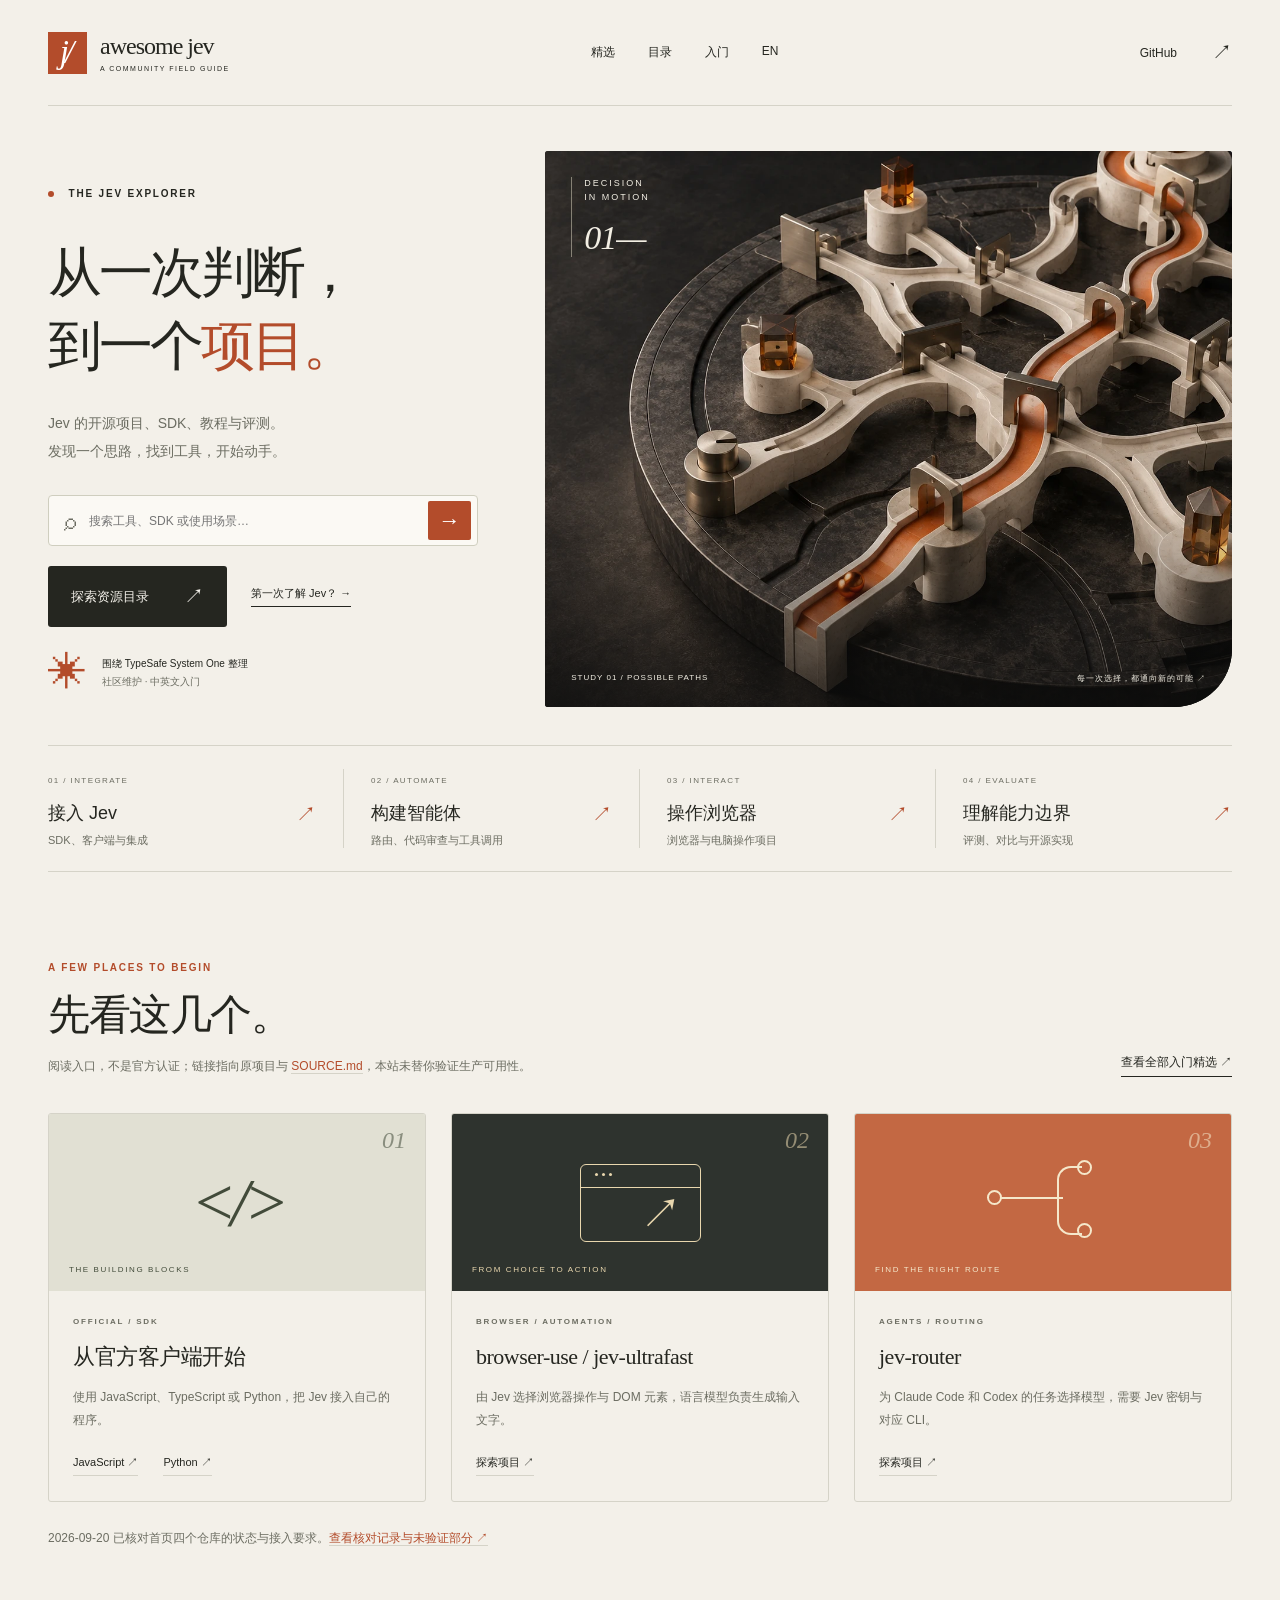
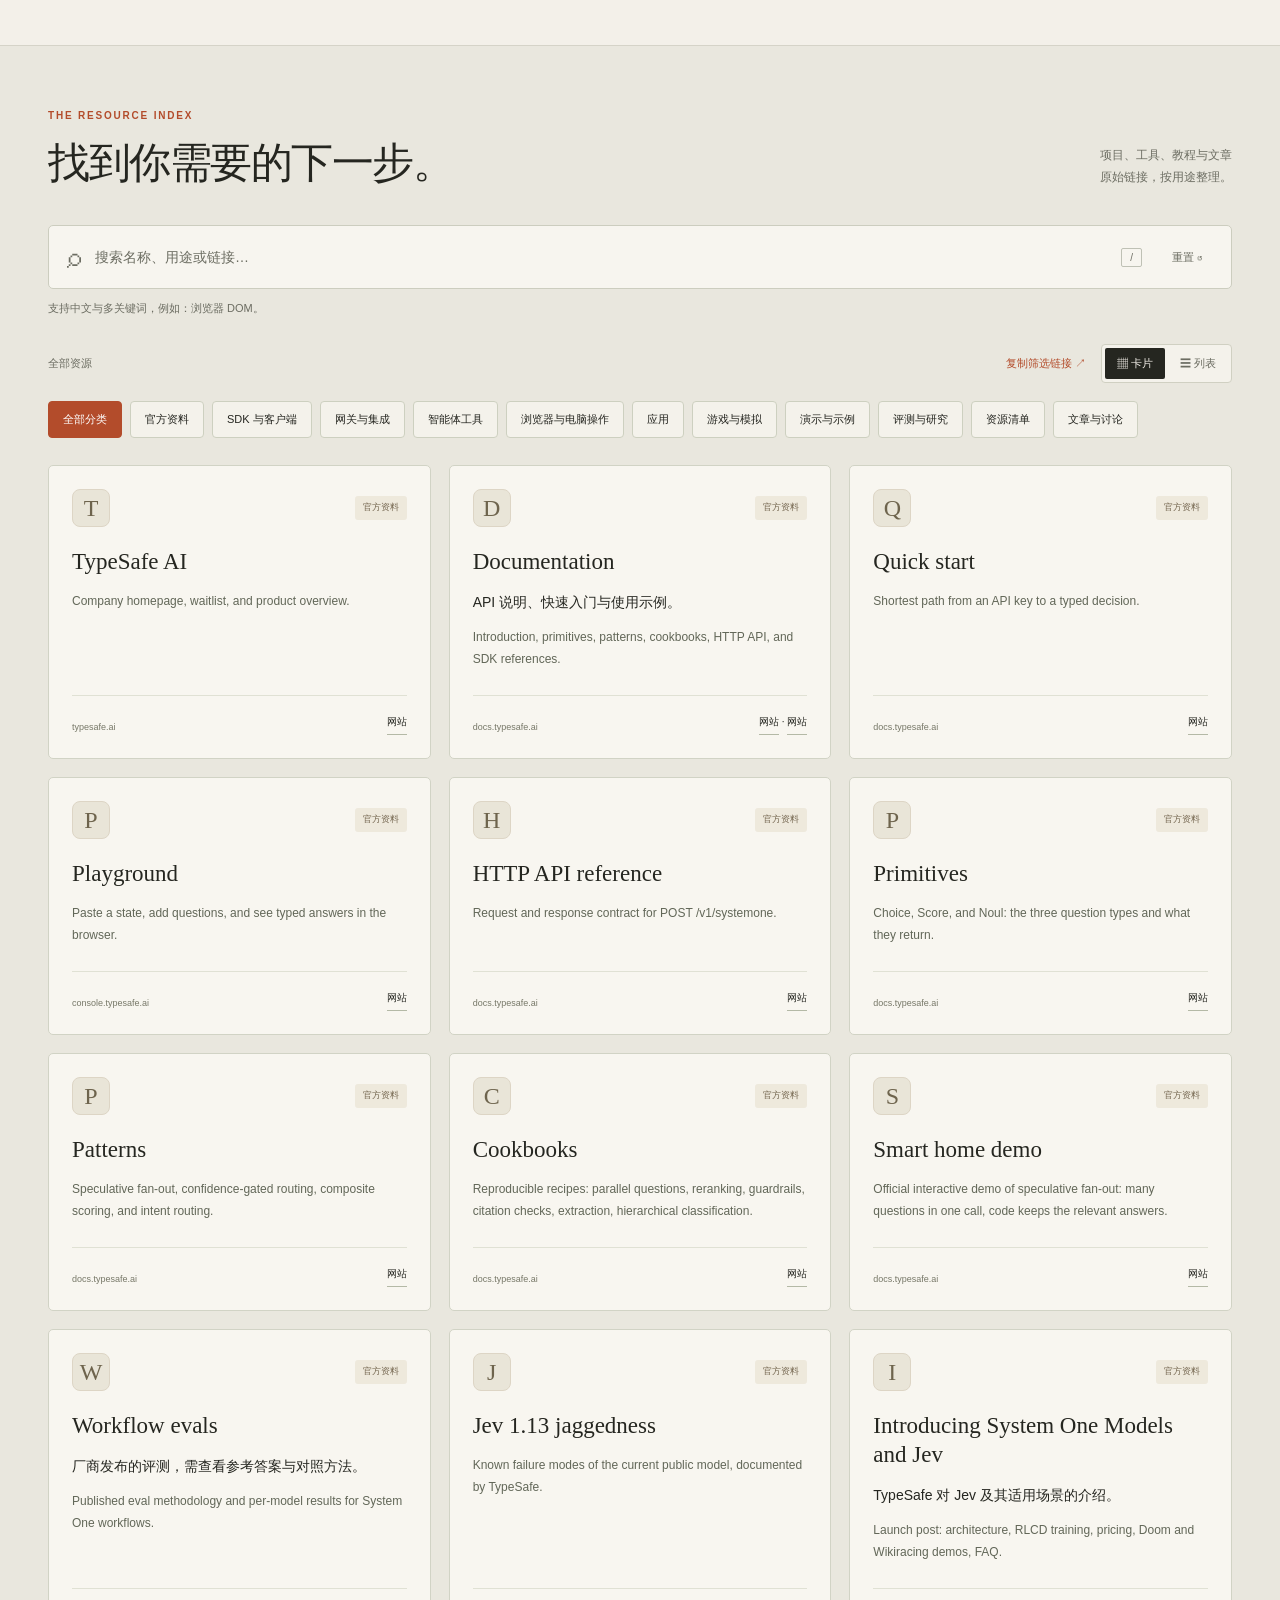
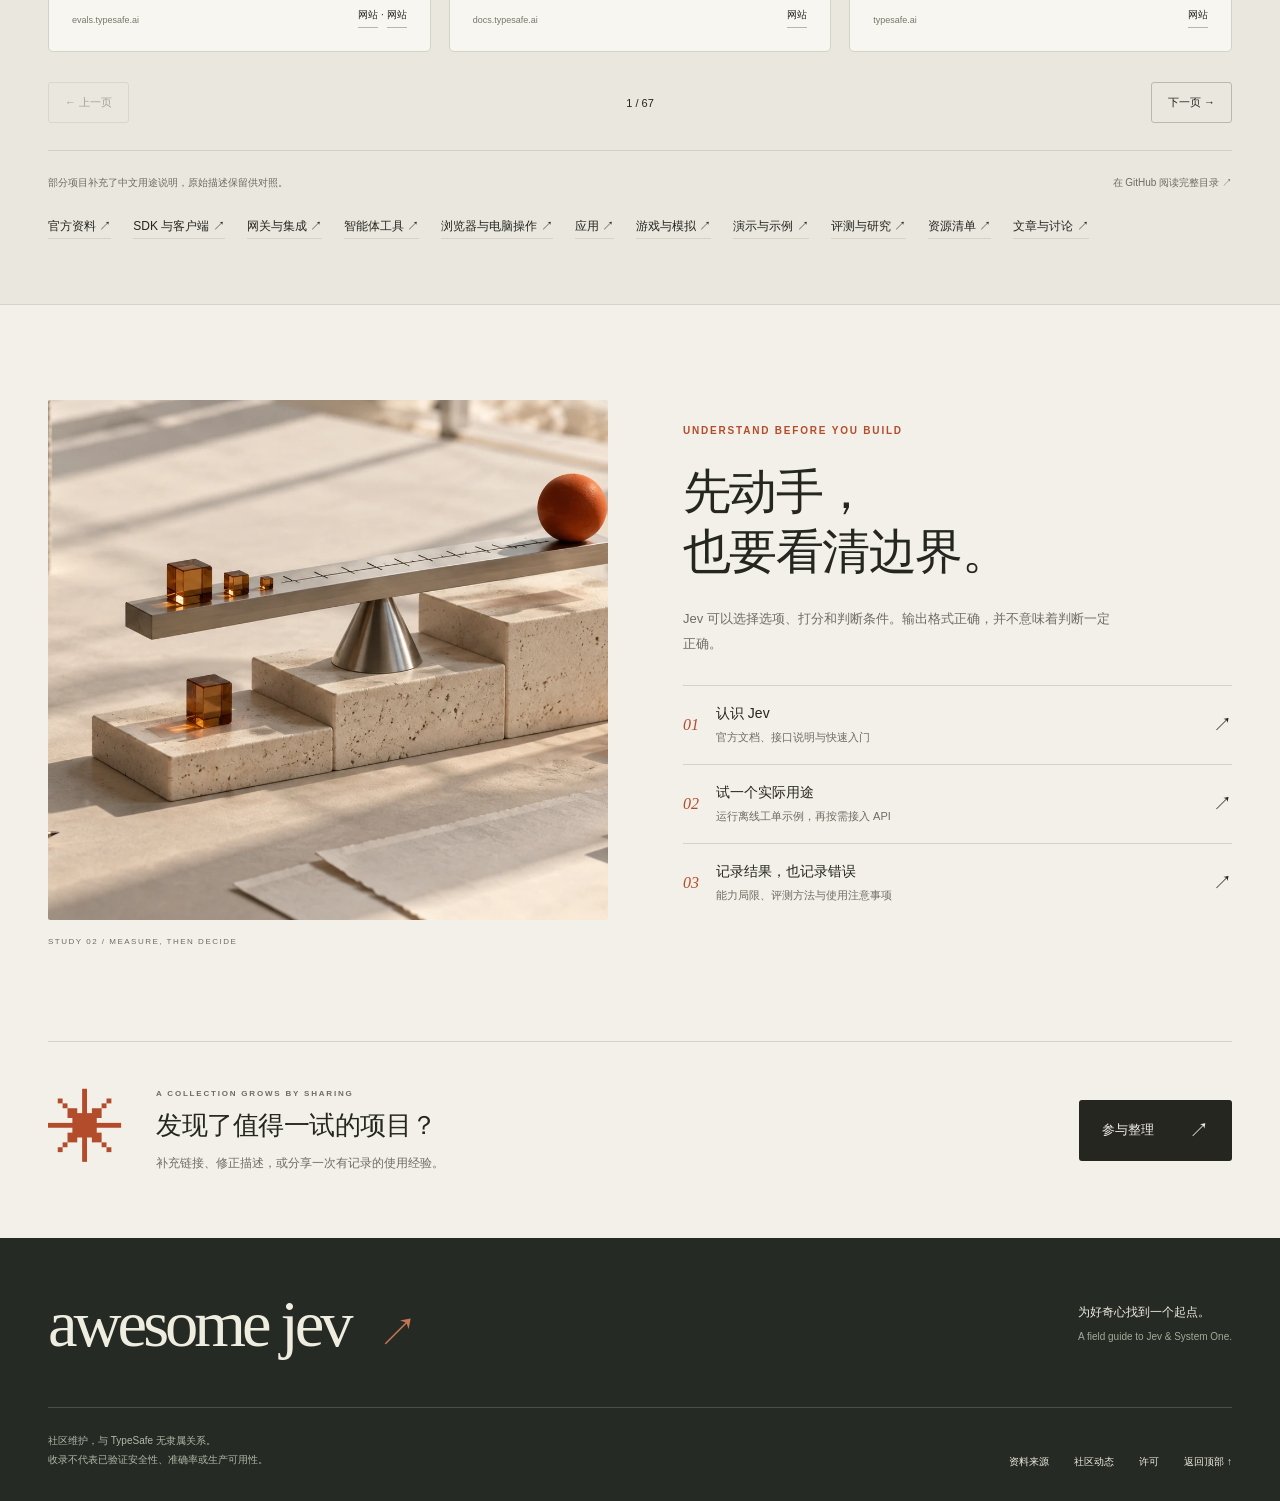
==== commit 6c6cfb8e: "Improve discovery and denser sourced gotchas for Awesome Jev. Add llms.txt, generate robots.txt with" ====
--- a/docs/index.html
+++ b/docs/index.html
@@ -21,7 +21,7 @@
 <figure class="hero-art"><img src="assets/decision-paths.webp" alt="象牙色分岔轨道与橙色路径组成的决策装置概念插画" width="1672" height="941" fetchpriority="high"><figcaption><span>STUDY 01 / POSSIBLE PATHS</span><span>每一次选择，都通向新的可能 ↗</span></figcaption><div class="art-label" aria-hidden="true"><span>DECISION<br>IN MOTION</span><b>01—</b></div></figure>
 </section>
 <section class="topic-strip shell" aria-label="按用途探索"><a href="categories/sdks.html"><span>01 / INTEGRATE</span><strong>接入 Jev <i>↗</i></strong><p>SDK、客户端与集成</p></a><a href="categories/agents.html"><span>02 / AUTOMATE</span><strong>构建智能体 <i>↗</i></strong><p>路由、代码审查与工具调用</p></a><a href="categories/browser.html"><span>03 / INTERACT</span><strong>操作浏览器 <i>↗</i></strong><p>浏览器与电脑操作项目</p></a><a href="categories/research.html"><span>04 / EVALUATE</span><strong>理解能力边界 <i>↗</i></strong><p>评测、对比与开源实现</p></a></section>
-<section id="featured" class="featured shell" aria-labelledby="featured-title"><div class="section-heading"><div><p class="eyebrow">A FEW PLACES TO BEGIN</p><h2 id="featured-title">先看这几个。</h2></div><a class="text-link" href="https://github.com/majiayu000/awesome-jev/blob/main/README_zh.md">查看全部入门精选 ↗</a></div>
+<section id="featured" class="featured shell" aria-labelledby="featured-title"><div class="section-heading"><div><p class="eyebrow">A FEW PLACES TO BEGIN</p><h2 id="featured-title">先看这几个。</h2><p class="featured-note">阅读入口，不是官方认证；链接指向原项目与 <a href="https://github.com/majiayu000/awesome-jev/blob/main/SOURCE.md">SOURCE.md</a>，本站未替你验证生产可用性。</p></div><a class="text-link" href="https://github.com/majiayu000/awesome-jev/blob/main/README_zh.md">查看全部入门精选 ↗</a></div>
 <div class="featured-grid">
 <article class="feature-card sdk-card"><div class="feature-visual" aria-hidden="true"><span class="code-tag">&lt;/&gt;</span><span class="visual-caption">THE BUILDING BLOCKS</span><span class="visual-index">01</span></div><div class="feature-body"><p class="eyebrow">OFFICIAL / SDK</p><h3>从官方客户端开始</h3><p>使用 JavaScript、TypeScript 或 Python，把 Jev 接入自己的程序。</p><div class="feature-links"><a href="https://github.com/typesafe-ai/typesafe-sdk-js">JavaScript ↗</a><a href="https://github.com/typesafe-ai/typesafe-sdk-python">Python ↗</a></div></div></article>
 <article class="feature-card browser-card"><div class="feature-visual" aria-hidden="true"><span class="browser-glyph"><i></i><i></i><i></i><b>↗</b></span><span class="visual-caption">FROM CHOICE TO ACTION</span><span class="visual-index">02</span></div><div class="feature-body"><p class="eyebrow">BROWSER / AUTOMATION</p><h3>browser-use / jev-ultrafast</h3><p>由 Jev 选择浏览器操作与 DOM 元素，语言模型负责生成输入文字。</p><div class="feature-links"><a href="https://github.com/browser-use/jev-ultrafast">探索项目 ↗</a></div></div></article>
--- a/docs/css/style.css
+++ b/docs/css/style.css
@@ -18,7 +18,7 @@
 .learning{padding-block:95px;display:grid;grid-template-columns:1.02fr 1fr;gap:75px;align-items:center}.learning-art{margin:0}.learning-art img{width:100%;height:520px;object-fit:cover;object-position:56% center;border-radius:2px}.learning-art figcaption{font-size:8px;letter-spacing:1.5px;color:var(--muted);padding-top:17px}.learning-copy>.eyebrow{color:var(--accent)}.learning-copy h2{font-size:48px;margin-bottom:25px}.learning-copy>p:not(.eyebrow){font-size:13px;line-height:1.9;color:var(--muted);max-width:430px;margin-bottom:28px}.reading-list a{display:flex;align-items:center;gap:17px;padding:19px 0;border-top:1px solid var(--line)}.reading-list a>span{font:italic 16px var(--serif);color:var(--accent)}.reading-list h3{font-size:14px;font-weight:500;margin:0 0 7px}.reading-list p{font-size:11px;color:var(--muted);margin:0}.reading-list b{margin-left:auto;font-size:19px;font-weight:400}.reading-list a:hover h3{color:var(--accent)}
 .contribute{border-top:1px solid var(--line);padding-block:43px 62px;display:flex;align-items:center;gap:30px}.contribute-symbol{font-size:78px;color:var(--accent)}.contribute .eyebrow{font-size:8px;color:var(--muted);margin-bottom:10px}.contribute h2{font-size:26px;letter-spacing:-.5px}.contribute p:not(.eyebrow){font-size:12px;color:var(--muted);margin:12px 0 0}.contribute .button{margin-left:auto;white-space:nowrap}.site-footer{background:#262a24;color:#efeddf;padding-block:48px 32px}.footer-top{display:flex;align-items:center;justify-content:space-between;padding-bottom:45px}.footer-wordmark{font:clamp(38px,5.2vw,80px) var(--serif);letter-spacing:-4px}.footer-wordmark>span{font:40px var(--sans);display:inline-block;margin-left:28px;color:#c57552}.footer-top p{font-size:12px;line-height:2;margin:0}.footer-top p span{font-size:10px;color:#a2aa98}.footer-bottom{display:flex;justify-content:space-between;align-items:flex-end;gap:25px;border-top:1px solid #4a5045;padding-top:23px}.footer-bottom p{font-size:10px;line-height:1.9;color:#b1b9a7;margin:0}.footer-bottom nav{display:flex;gap:25px;font-size:10px}.footer-bottom a:hover{color:#e5a886}.skip{position:fixed;top:-100px;background:var(--paper);color:var(--ink);padding:18px;z-index:10}.skip:focus{top:0}.sr-only{position:absolute;width:1px;height:1px;overflow:hidden;clip-path:inset(50%)}
 /* Category pages and shareable directory state. */
-.category-intro{padding-block:50px 45px}.category-intro .eyebrow{margin-top:35px;color:var(--accent)}.category-intro h1{font:500 clamp(34px,4vw,58px)/1.3 var(--serif);margin-bottom:20px}.category-intro>p:last-child{max-width:700px;color:var(--muted);line-height:1.9;font-size:15px;margin-bottom:0}.category-directory{display:flex;flex-wrap:wrap;gap:12px 22px;padding-top:24px;font-size:12px;line-height:1.8}.category-directory a{border-bottom:1px solid var(--line)}.category-directory a:hover,.category-directory [aria-current=page]{color:var(--accent);border-color:var(--accent)}.search-help{font-size:11px;line-height:1.8;color:var(--muted);margin:10px 0 0}.catalog-actions{display:flex;align-items:center;gap:15px}.catalog-actions>button{background:none;border:0;color:var(--accent);font-size:11px;padding:8px 0}.resource-body .resource-zh{font-size:14px;color:var(--ink);margin-bottom:10px}.featured-review{font-size:12px;color:var(--muted);line-height:1.9;margin:25px 0 0}.featured-review a{color:var(--accent);border-bottom:1px solid var(--line)}#share-status{font-size:12px;color:var(--accent);line-height:1.8}#share-status:empty{display:none}#share-url{width:100%;padding:12px;border:1px solid var(--accent);border-radius:3px;background:var(--paper);color:var(--ink)}
+.category-intro{padding-block:50px 45px}.category-intro .eyebrow{margin-top:35px;color:var(--accent)}.category-intro h1{font:500 clamp(34px,4vw,58px)/1.3 var(--serif);margin-bottom:20px}.category-intro>p:last-child{max-width:700px;color:var(--muted);line-height:1.9;font-size:15px;margin-bottom:0}.category-directory{display:flex;flex-wrap:wrap;gap:12px 22px;padding-top:24px;font-size:12px;line-height:1.8}.category-directory a{border-bottom:1px solid var(--line)}.category-directory a:hover,.category-directory [aria-current=page]{color:var(--accent);border-color:var(--accent)}.search-help{font-size:11px;line-height:1.8;color:var(--muted);margin:10px 0 0}.catalog-actions{display:flex;align-items:center;gap:15px}.catalog-actions>button{background:none;border:0;color:var(--accent);font-size:11px;padding:8px 0}.resource-body .resource-zh{font-size:14px;color:var(--ink);margin-bottom:10px}.featured-note{font-size:12px;color:var(--muted);line-height:1.8;margin:14px 0 0;max-width:42rem}.featured-note a{color:var(--accent);border-bottom:1px solid var(--line)}.featured-review{font-size:12px;color:var(--muted);line-height:1.9;margin:25px 0 0}.featured-review a{color:var(--accent);border-bottom:1px solid var(--line)}#share-status{font-size:12px;color:var(--accent);line-height:1.8}#share-status:empty{display:none}#share-url{width:100%;padding:12px;border:1px solid var(--accent);border-radius:3px;background:var(--paper);color:var(--ink)}
 @media(min-width:1600px){.hero-art{min-height:570px}}
 @media(max-width:1100px){.shell{width:calc(100% - 64px)}.hero{grid-template-columns:45% 55%}.hero h1{font-size:43px;letter-spacing:-2px}.hero-art{min-height:470px}.hero-art figcaption>span+span{display:none}.hero-copy{padding-top:24px}.hero-actions{gap:18px}.topic-strip>a{padding-inline:18px}.topic-strip strong{font-size:16px}.resource-list{grid-template-columns:repeat(2,minmax(0,1fr))}.learning{gap:40px}.learning-art img{height:475px}.learning-copy h2{font-size:39px}.featured-grid{gap:17px}.feature-body{padding:21px 19px}.feature-body h3{font-size:20px}}
 @media(max-width:760px){.catalog-status{flex-wrap:wrap}.catalog-actions{gap:12px}.catalog-actions>button{font-size:10px}.category-directory{font-size:11px;gap:10px 16px}.category-intro{padding-block:30px}.category-intro>p:last-child{font-size:13px}.shell{width:calc(100% - 40px)}.site-header{height:83px;gap:14px}.brand{font-size:21px;gap:9px}.brand-mark{width:29px;height:34px;font-size:27px}.brand small{font-size:5px;letter-spacing:1px}.site-header nav{gap:17px;font-size:11px}.github-link{display:none}.hero{display:flex;flex-direction:column;padding-top:25px;padding-bottom:28px}.hero-copy{padding:8px 0 25px}.hero-copy .eyebrow{margin-bottom:13px;font-size:8px}.hero h1{font-size:43px;line-height:1.3;margin:7px 0 18px;letter-spacing:-2px}.hero-description{font-size:12px;margin-bottom:22px;line-height:1.9}.hero-actions{gap:21px}.button{padding:14px 18px;font-size:12px;gap:23px}.hero-actions .text-link{font-size:10px}.hero-footnote{display:none}.hero-art{width:100%;height:320px;min-height:0;max-height:none;border-bottom-right-radius:36px}.hero-art>img{object-position:63% center}.art-label{top:20px;left:18px;font-size:7px}.art-label b{font-size:27px;margin-top:9px}.hero-art figcaption{left:18px;bottom:17px;font-size:7px}.topic-strip{grid-template-columns:1fr 1fr;padding-block:0}.topic-strip>a,.topic-strip>a:first-child,.topic-strip>a:last-child{padding:21px 14px;border:0}.topic-strip>a:nth-child(odd){padding-left:0;border-right:1px solid var(--line)}.topic-strip>a:nth-child(-n+2){border-bottom:1px solid var(--line)}.topic-strip>a:nth-child(even){padding-right:0;padding-left:20px}.topic-strip strong{font-size:16px;margin-top:11px}.topic-strip>a>span{font-size:7px}.topic-strip p{font-size:10px}.featured{padding-block:52px}.section-heading{display:block;margin-bottom:27px}.section-heading .eyebrow{font-size:8px;margin-bottom:12px}h2{font-size:30px;letter-spacing:-1px}.section-heading>.text-link{margin-top:20px;font-size:11px}.featured-grid{grid-template-columns:1fr;gap:20px}.feature-visual{height:170px}.feature-body{padding:23px}.feature-body h3{font-size:24px}.feature-body>p:not(.eyebrow){min-height:0;font-size:13px}.section-caption{margin-top:19px;font-size:11px}.catalog-section{padding-block:49px}.catalog-main{margin-top:23px}.catalog-controls{gap:7px;flex-wrap:wrap;padding:10px 12px}.search-label{flex-basis:100%;margin-bottom:4px}.search-label input{font-size:16px}.search-label kbd{display:none}.mobile-category{display:block;flex:1}.mobile-category select{width:100%;height:38px;background:transparent;border:1px solid #bfc3b3;border-radius:2px;padding:0 10px;font-size:13px;color:var(--ink)}.catalog-status{font-size:10px;padding-block:20px 16px}.category-buttons{display:none}.resource-list{grid-template-columns:1fr;gap:15px}.card{padding:22px}.resource-body h3{font-size:24px}.resource-body p{font-size:13px}.resource-heading{margin-bottom:17px}.resource-links{font-size:11px}.resource-domain{font-size:10px}.resource-list[data-view=list] .card{padding:20px;display:flex;flex-direction:column;gap:18px;align-items:stretch}.resource-list[data-view=list] .resource-body h3{font-size:22px}.resource-list[data-view=list] .resource-footer{flex-direction:row;max-width:100%;width:100%;align-items:flex-end}.resource-list[data-view=list] .resource-heading{margin-bottom:14px}.view-switch button{font-size:10px;padding:8px 10px}.pagination{font-size:10px;gap:10px}.pagination button{padding:12px;font-size:10px}.catalog-footnote{display:block;font-size:10px}.catalog-footnote a{display:block;margin-top:8px}.hero-search{margin-bottom:18px}.hero-search input{font-size:16px}.hero-search input::placeholder{font-size:12px}.learning{grid-template-columns:1fr;gap:33px;padding-block:53px}.learning-art img{height:320px;object-position:56% center}.learning-art figcaption{font-size:7px;padding-top:13px}.learning-copy .eyebrow{font-size:8px}.learning-copy h2{font-size:37px;margin-bottom:22px}.learning-copy>p:not(.eyebrow){font-size:13px}.reading-list p{font-size:10px}.contribute{flex-wrap:wrap;gap:15px;padding-block:32px 43px}.contribute-symbol{font-size:47px}.contribute>div{flex:1;min-width:230px}.contribute h2{font-size:23px}.contribute p:not(.eyebrow){font-size:11px;line-height:1.9}.contribute .button{margin:9px 0 0 0}.site-footer{padding-block:35px 26px}.footer-top{display:block;padding-bottom:29px}.footer-wordmark{font-size:46px;letter-spacing:-2px}.footer-wordmark>span{font-size:27px;margin-left:16px}.footer-top p{font-size:11px;margin-top:22px}.footer-bottom{display:block;padding-top:22px}.footer-bottom p{font-size:9px}.footer-bottom nav{margin-top:24px;gap:22px;font-size:10px}}
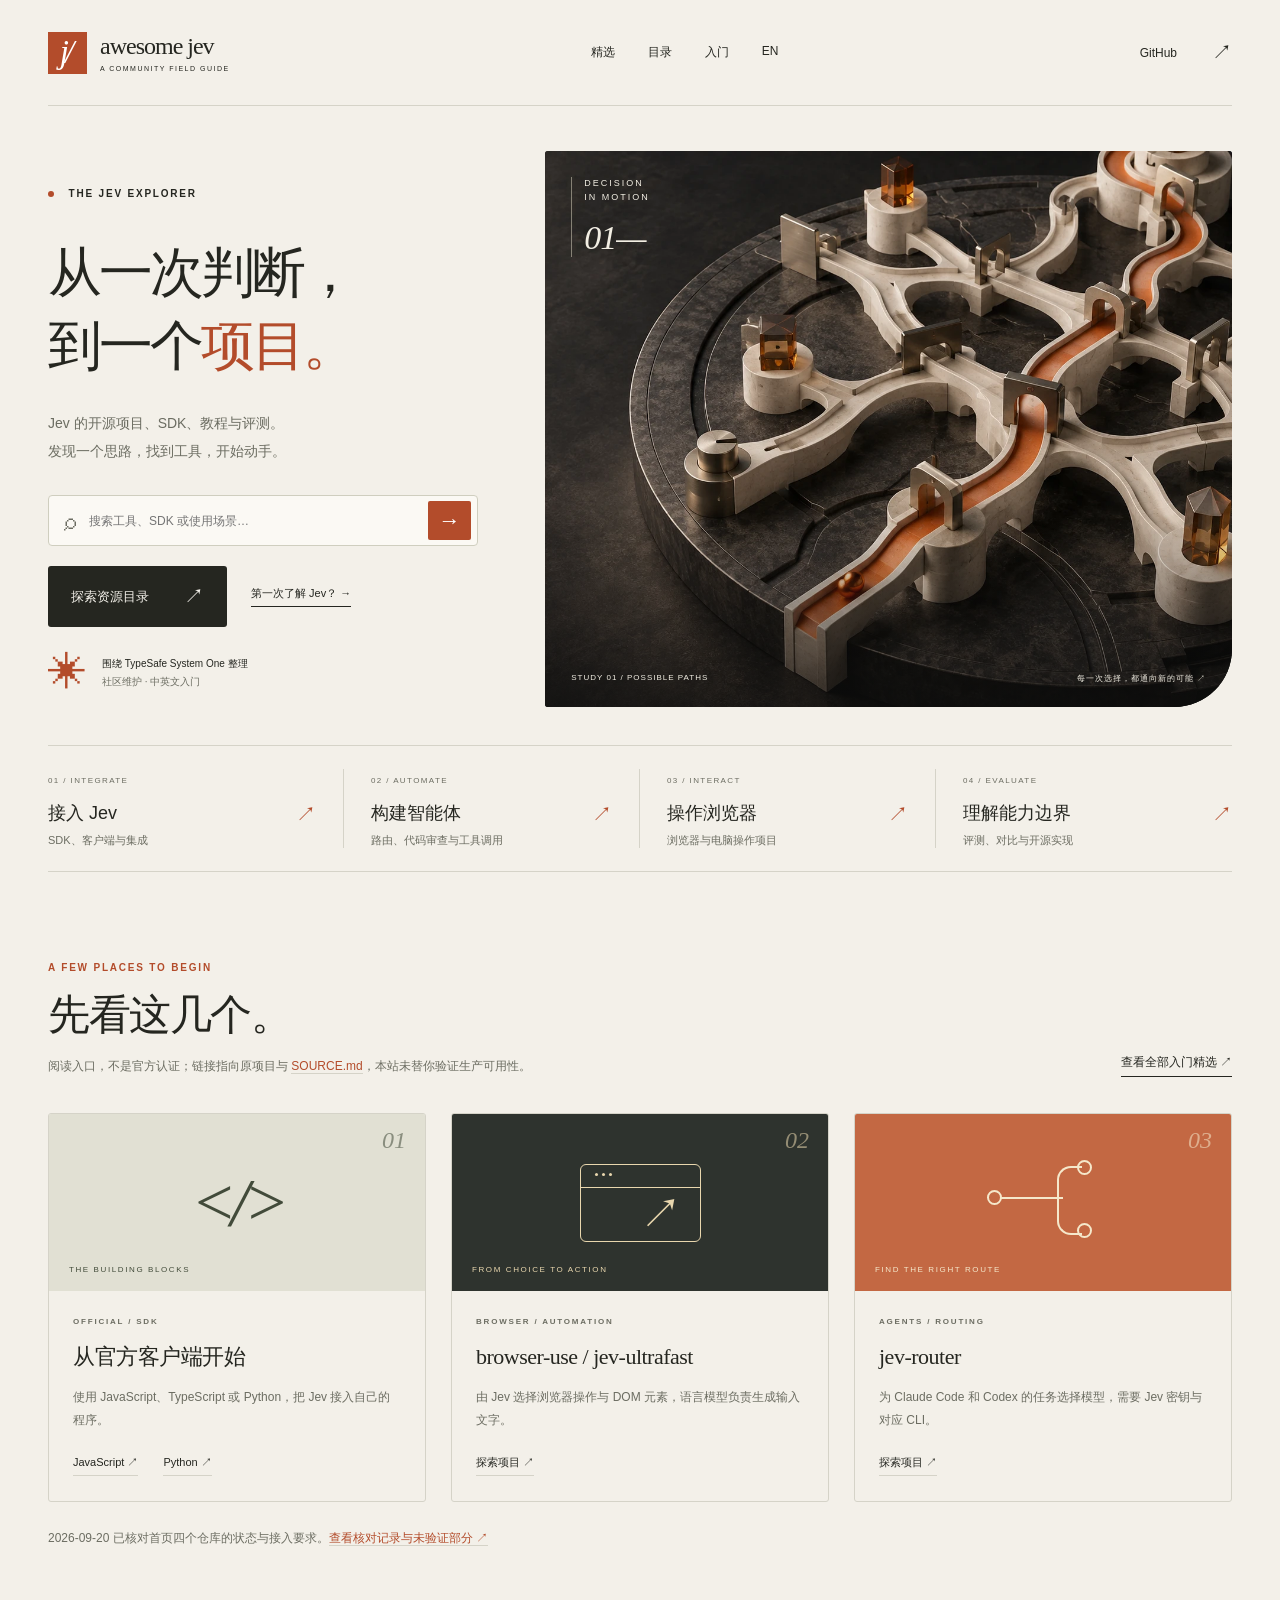
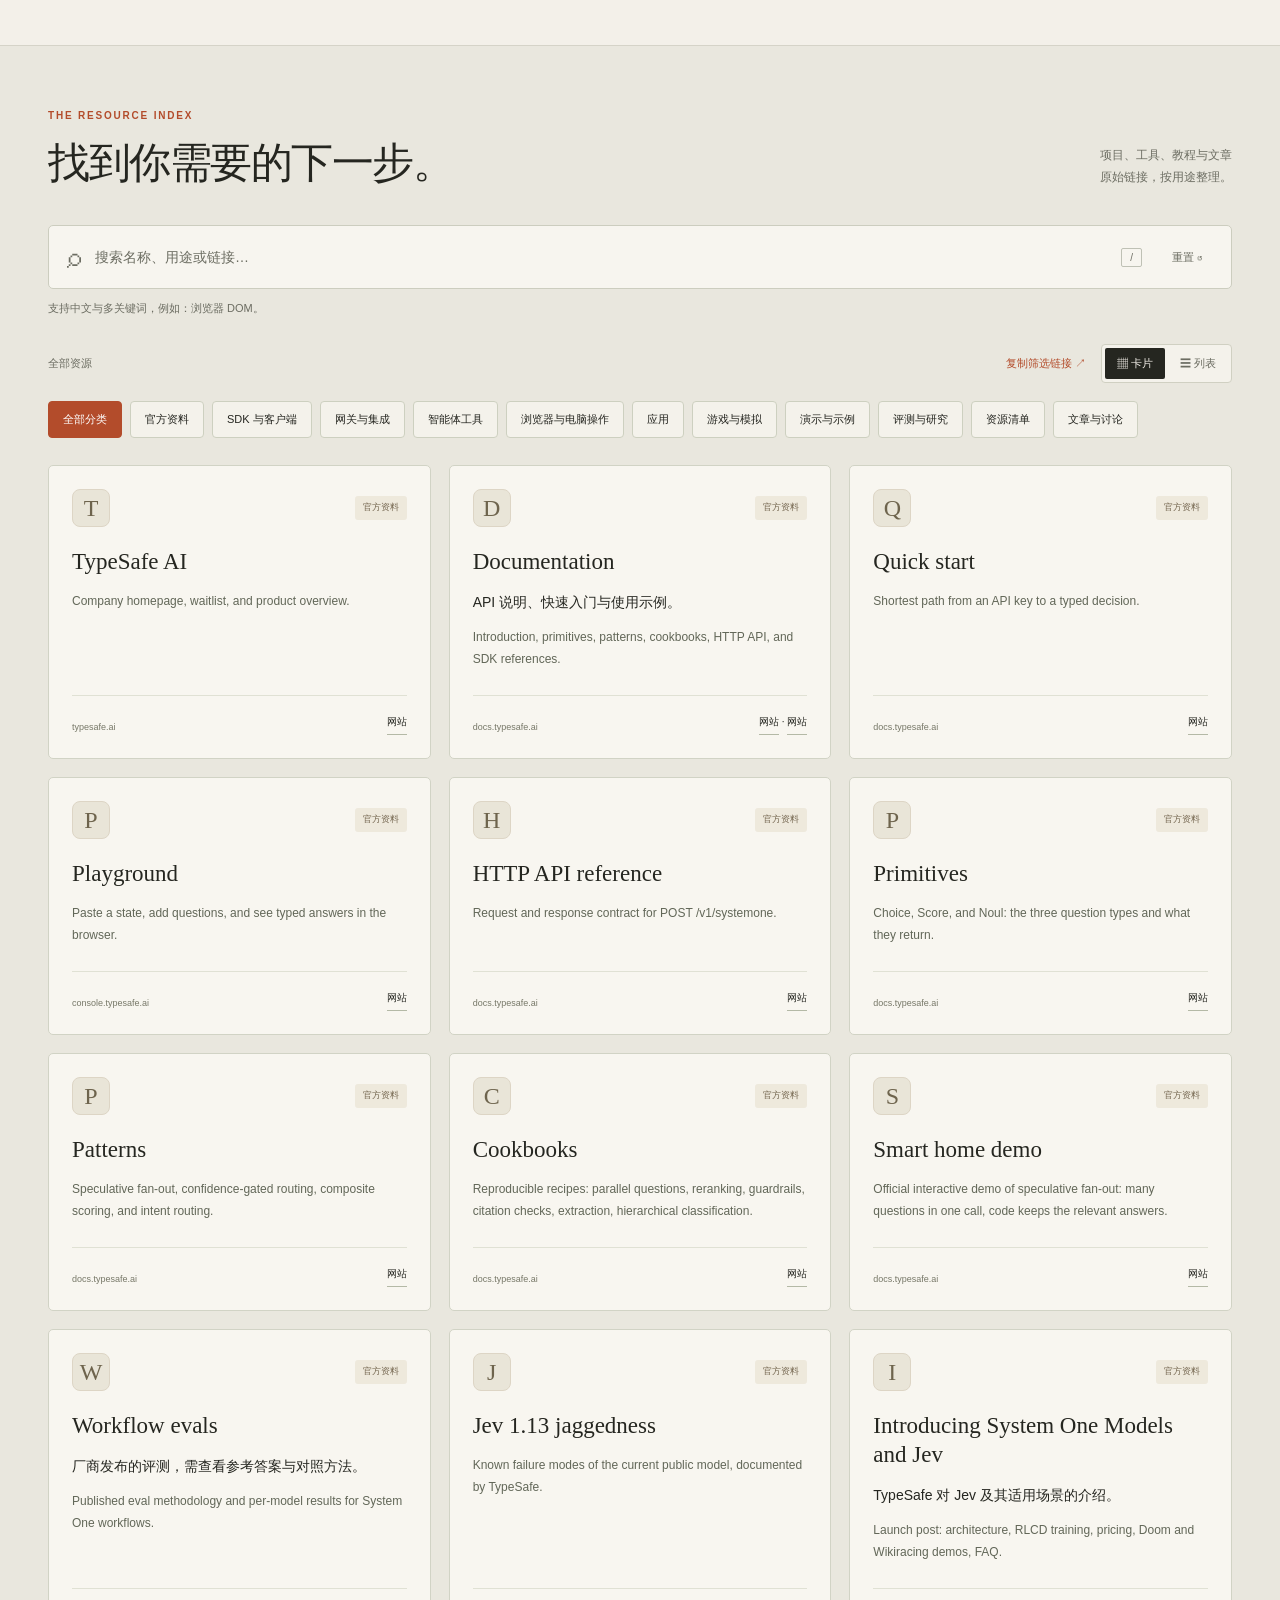
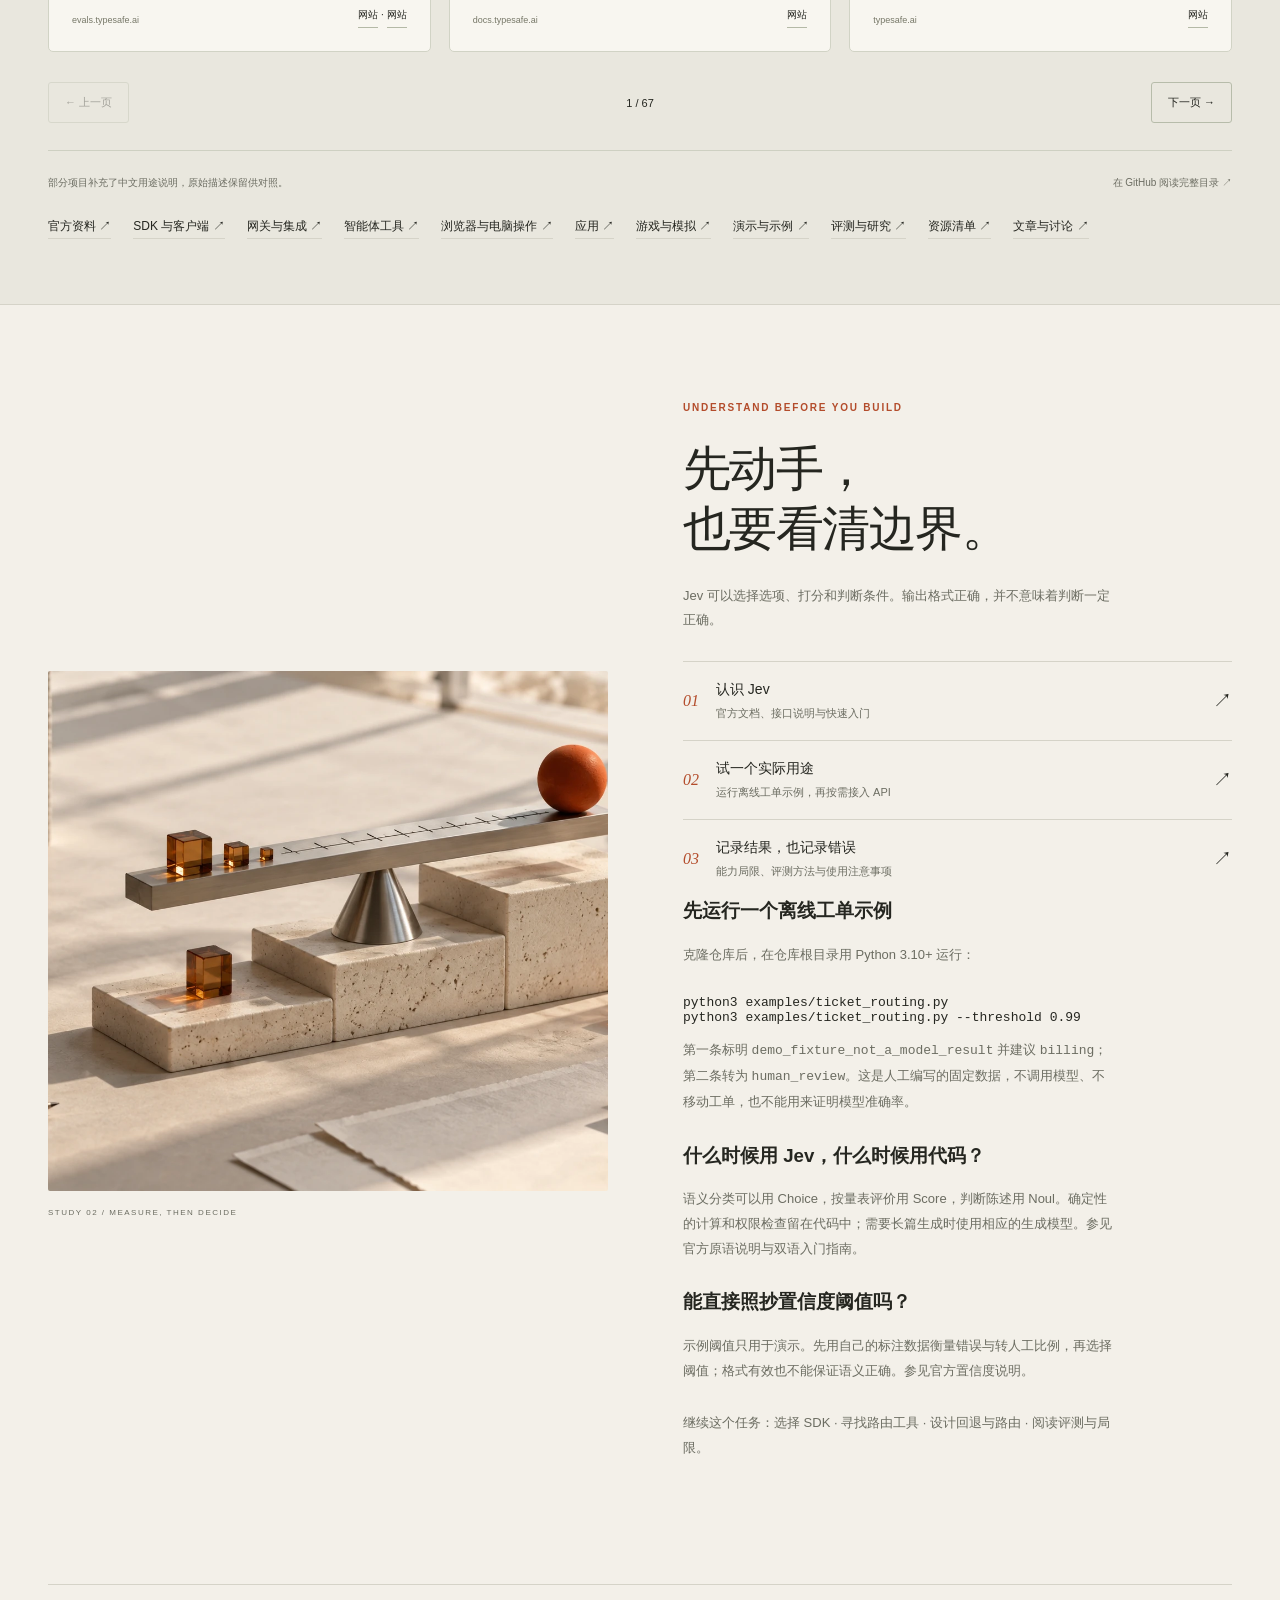
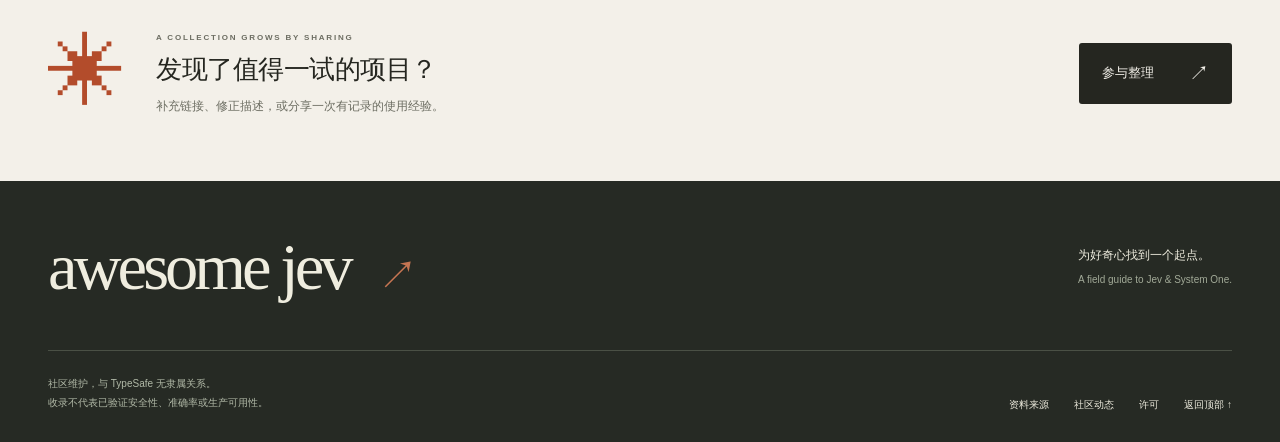
==== commit 8032442c: "让首页入门入口直接展示可运行的工单任务 Signed-off-by: majiayu000 <1835304752@qq.com>" ====
--- a/docs/index.html
+++ b/docs/index.html
@@ -29,8 +29,19 @@
 </div><p class="featured-review">2026-09-20 已核对首页四个仓库的状态与接入要求。<a href="https://github.com/majiayu000/awesome-jev/blob/main/guides/featured-review.md">查看核对记录与未验证部分 ↗</a></p></section>
 <section id="resources" class="catalog-section" aria-labelledby="catalog-title"><div class="shell"><div class="section-heading"><div><p class="eyebrow">THE RESOURCE INDEX</p><h2 id="catalog-title">找到你需要的下一步。</h2></div><p class="section-caption">项目、工具、教程与文章<br>原始链接，按用途整理。</p></div>
 <div class="catalog-main"><div id="filters" class="catalog-controls" hidden><label class="search-label" for="q"><span class="sr-only">搜索资源</span><span class="search-symbol" aria-hidden="true">⌕</span><input id="q" aria-describedby="search-help" type="search" placeholder="搜索名称、用途或链接…" autocomplete="off"><kbd aria-hidden="true">/</kbd></label><label class="mobile-category" for="category"><span class="sr-only">分类</span><select id="category"><option value="">全部分类</option><option value="official">官方资料</option><option value="sdks">SDK 与客户端</option><option value="integrations">网关与集成</option><option value="agents">智能体工具</option><option value="browser">浏览器与电脑操作</option><option value="apps">应用</option><option value="games">游戏与模拟</option><option value="demos">演示与示例</option><option value="research">评测与研究</option><option value="lists">资源清单</option><option value="articles">文章与讨论</option></select></label><button id="reset" class="reset" type="button">重置 ↺</button></div><p id="search-help" class="search-help">支持中文与多关键词，例如：浏览器 DOM。</p><div class="catalog-status"><p id="status" role="status" aria-live="polite">全部资源</p><div class="catalog-actions"><button id="share" type="button" hidden>复制筛选链接 ↗</button><div class="view-switch" id="view-switch" role="group" aria-label="目录显示方式" hidden><button type="button" data-view="grid" aria-pressed="true">▦ 卡片</button><button type="button" data-view="list" aria-pressed="false">☰ 列表</button></div></div></div><p id="share-status" role="status" aria-live="polite"></p><input id="share-url" aria-label="当前筛选链接" readonly hidden><div class="category-buttons" id="category-buttons" role="group" aria-label="按类别筛选" hidden><button type="button" data-category="" aria-pressed="true">全部分类</button><button type="button" data-category="official" aria-pressed="false">官方资料</button><button type="button" data-category="sdks" aria-pressed="false">SDK 与客户端</button><button type="button" data-category="integrations" aria-pressed="false">网关与集成</button><button type="button" data-category="agents" aria-pressed="false">智能体工具</button><button type="button" data-category="browser" aria-pressed="false">浏览器与电脑操作</button><button type="button" data-category="apps" aria-pressed="false">应用</button><button type="button" data-category="games" aria-pressed="false">游戏与模拟</button><button type="button" data-category="demos" aria-pressed="false">演示与示例</button><button type="button" data-category="research" aria-pressed="false">评测与研究</button><button type="button" data-category="lists" aria-pressed="false">资源清单</button><button type="button" data-category="articles" aria-pressed="false">文章与讨论</button></div>
-<noscript><p>下方可直接阅读全部资源。启用 JavaScript 后可搜索、分类和翻页。</p></noscript><div id="grid" class="resource-list" data-view="grid"><article class="card" data-category="official"><div class="resource-body"><div class="resource-heading"><span class="resource-initial" aria-hidden="true">T</span><span class="category">官方资料</span></div><h3><a href="https://typesafe.ai">TypeSafe AI</a></h3><p>Company homepage, waitlist, and product overview.</p></div><div class="resource-footer"><span class="resource-domain">typesafe.ai</span><div class="resource-links"><a href="https://typesafe.ai">网站</a></div></div></article><article class="card" data-category="official"><div class="resource-body"><div class="resource-heading"><span class="resource-initial" aria-hidden="true">D</span><span class="category">官方资料</span></div><h3><a href="https://docs.typesafe.ai">Documentation</a></h3><p class="resource-zh" lang="zh-CN">API 说明、快速入门与使用示例。</p><p>Introduction, primitives, patterns, cookbooks, HTTP API, and SDK references.</p></div><div class="resource-footer"><span class="resource-domain">docs.typesafe.ai</span><div class="resource-links"><a href="https://docs.typesafe.ai">网站</a> · <a href="https://docs.typesafe.ai/">网站</a></div></div></article><article class="card" data-category="official"><div class="resource-body"><div class="resource-heading"><span class="resource-initial" aria-hidden="true">Q</span><span class="category">官方资料</span></div><h3><a href="https://docs.typesafe.ai/introduction/quickstart">Quick start</a></h3><p>Shortest path from an API key to a typed decision.</p></div><div class="resource-footer"><span class="resource-domain">docs.typesafe.ai</span><div class="resource-links"><a href="https://docs.typesafe.ai/introduction/quickstart">网站</a></div></div></article><article class="card" data-category="official"><div class="resource-body"><div class="resource-heading"><span class="resource-initial" aria-hidden="true">P</span><span class="category">官方资料</span></div><h3><a href="https://console.typesafe.ai/playground">Playground</a></h3><p>Paste a state, add questions, and see typed answers in the browser.</p></div><div class="resource-footer"><span class="resource-domain">console.typesafe.ai</span><div class="resource-links"><a href="https://console.typesafe.ai/playground">网站</a></div></div></article><article class="card" data-category="official"><div class="resource-body"><div class="resource-heading"><span class="resource-initial" aria-hidden="true">H</span><span class="category">官方资料</span></div><h3><a href="https://docs.typesafe.ai/api">HTTP API reference</a></h3><p>Request and response contract for POST /v1/systemone.</p></div><div class="resource-footer"><span class="resource-domain">docs.typesafe.ai</span><div class="resource-links"><a href="https://docs.typesafe.ai/api">网站</a></div></div></article><article class="card" data-category="official"><div class="resource-body"><div class="resource-heading"><span class="resource-initial" aria-hidden="true">P</span><span class="category">官方资料</span></div><h3><a href="https://docs.typesafe.ai/primitives">Primitives</a></h3><p>Choice, Score, and Noul: the three question types and what they return.</p></div><div class="resource-footer"><span class="resource-domain">docs.typesafe.ai</span><div class="resource-links"><a href="https://docs.typesafe.ai/primitives">网站</a></div></div></article><article class="card" data-category="official"><div class="resource-body"><div class="resource-heading"><span class="resource-initial" aria-hidden="true">P</span><span class="category">官方资料</span></div><h3><a href="https://docs.typesafe.ai/patterns">Patterns</a></h3><p>Speculative fan-out, confidence-gated routing, composite scoring, and intent routing.</p></div><div class="resource-footer"><span class="resource-domain">docs.typesafe.ai</span><div class="resource-links"><a href="https://docs.typesafe.ai/patterns">网站</a></div></div></article><article class="card" data-category="official"><div class="resource-body"><div class="resource-heading"><span class="resource-initial" aria-hidden="true">C</span><span class="category">官方资料</span></div><h3><a href="https://docs.typesafe.ai/cookbooks/parallel_questions">Cookbooks</a></h3><p>Reproducible recipes: parallel questions, reranking, guardrails, citation checks, extraction, hierarchical classification.</p></div><div class="resource-footer"><span class="resource-domain">docs.typesafe.ai</span><div class="resource-links"><a href="https://docs.typesafe.ai/cookbooks/parallel_questions">网站</a></div></div></article><article class="card" data-category="official"><div class="resource-body"><div class="resource-heading"><span class="resource-initial" aria-hidden="true">S</span><span class="category">官方资料</span></div><h3><a href="https://docs.typesafe.ai/demos/smart-home">Smart home demo</a></h3><p>Official interactive demo of speculative fan-out: many questions in one call, code keeps the relevant answers.</p></div><div class="resource-footer"><span class="resource-domain">docs.typesafe.ai</span><div class="resource-links"><a href="https://docs.typesafe.ai/demos/smart-home">网站</a></div></div></article><article class="card" data-category="official"><div class="resource-body"><div class="resource-heading"><span class="resource-initial" aria-hidden="true">W</span><span class="category">官方资料</span></div><h3><a href="https://evals.typesafe.ai">Workflow evals</a></h3><p class="resource-zh" lang="zh-CN">厂商发布的评测，需查看参考答案与对照方法。</p><p>Published eval methodology and per-model results for System One workflows.</p></div><div class="resource-footer"><span class="resource-domain">evals.typesafe.ai</span><div class="resource-links"><a href="https://evals.typesafe.ai">网站</a> · <a href="https://evals.typesafe.ai/">网站</a></div></div></article><article class="card" data-category="official"><div class="resource-body"><div class="resource-heading"><span class="resource-initial" aria-hidden="true">J</span><span class="category">官方资料</span></div><h3><a href="https://docs.typesafe.ai/model-jaggedness/jev-1.13">Jev 1.13 jaggedness</a></h3><p>Known failure modes of the current public model, documented by TypeSafe.</p></div><div class="resource-footer"><span class="resource-domain">docs.typesafe.ai</span><div class="resource-links"><a href="https://docs.typesafe.ai/model-jaggedness/jev-1.13">网站</a></div></div></article><article class="card" data-category="official"><div class="resource-body"><div class="resource-heading"><span class="resource-initial" aria-hidden="true">I</span><span class="category">官方资料</span></div><h3><a href="https://typesafe.ai/blog/introducing-system-one-models-and-jev">Introducing System One Models and Jev</a></h3><p class="resource-zh" lang="zh-CN">TypeSafe 对 Jev 及其适用场景的介绍。</p><p>Launch post: architecture, RLCD training, pricing, Doom and Wikiracing demos, FAQ.</p></div><div class="resource-footer"><span class="resource-domain">typesafe.ai</span><div class="resource-links"><a href="https://typesafe.ai/blog/introducing-system-one-models-and-jev">网站</a></div></div></article><article class="card" data-category="official"><div class="resource-body"><div class="resource-heading"><span class="resource-initial" aria-hidden="true">M</span><span class="category">官方资料</span></div><h3><a href="https://typesafe.ai/manifesto">Manifesto</a></h3><p>The case for machine-native intelligence built for software, not conversation.</p></div><div class="resource-footer"><span class="resource-domain">typesafe.ai</span><div class="resource-links"><a href="https://typesafe.ai/manifesto">网站</a></div></div></article><article class="card" data-category="official"><div class="resource-body"><div class="resource-heading"><span class="resource-initial" aria-hidden="true">D</span><span class="category">官方资料</span></div><h3><a href="https://discord.gg/typesafe">Discord</a></h3><p>Official TypeSafe server. Builder demos live in the Show and Tell channel.</p></div><div class="resource-footer"><span class="resource-domain">discord.gg</span><div class="resource-links"><a href="https://discord.gg/typesafe">网站</a></div></div></article><article class="card" data-category="official"><div class="resource-body"><div class="resource-heading"><span class="resource-initial" aria-hidden="true">@</span><span class="category">官方资料</span></div><h3><a href="https://x.com/typesafeai">@typesafeai on X</a></h3><p>Product and research updates.</p></div><div class="resource-footer"><span class="resource-domain">x.com</span><div class="resource-links"><a href="https://x.com/typesafeai">网站</a></div></div></article><article class="card" data-category="official"><div class="resource-body"><div class="resource-heading"><span class="resource-initial" aria-hidden="true">T</span><span class="category">官方资料</span></div><h3><a href="https://github.com/typesafe-ai/skills">TypeSafe agent skills</a></h3><p class="resource-zh" lang="zh-CN">帮助编程智能体使用 Jev 的官方说明。</p><p>Official agent skill for Claude Code, Codex, and compatible agents: primitives, patterns, and how to structure evaluations.</p></div><div class="resource-footer"><span class="resource-domain">github.com</span><div class="resource-links"><a href="https://github.com/typesafe-ai/skills">仓库</a> · <a href="https://typesafe.ai">网站</a></div></div></article><article class="card" data-category="official"><div class="resource-body"><div class="resource-heading"><span class="resource-initial" aria-hidden="true">T</span><span class="category">官方资料</span></div><h3><a href="https://github.com/typesafe-ai/typesafe-sdk-js">TypeSafe JavaScript SDK</a></h3><p class="resource-zh" lang="zh-CN">官方 JavaScript 与 TypeScript 客户端，用于调用 Jev API；需要 Node.js 20+ 和 TypeSafe 密钥。</p><p>Official TypeScript/JavaScript client with inferred answer types. npm install @typesafe-ai/sdk.</p></div><div class="resource-footer"><span class="resource-domain">github.com</span><div class="resource-links"><a href="https://github.com/typesafe-ai/typesafe-sdk-js">仓库</a></div></div></article><article class="card" data-category="official"><div class="resource-body"><div class="resource-heading"><span class="resource-initial" aria-hidden="true">S</span><span class="category">官方资料</span></div><h3><a href="https://github.com/typesafe-ai/system-one-adapter-python">System One adapter (Python)</a></h3><p class="resource-zh" lang="zh-CN">通过相同的决策接口比较 Jev 与语言模型。</p><p>Official drop-in TypeSafeClient replacement backed by OpenAI, Anthropic, and compatible LLM APIs, for comparing Jev against chat models.</p></div><div class="resource-footer"><span class="resource-domain">github.com</span><div class="resource-links"><a href="https://github.com/typesafe-ai/system-one-adapter-python">仓库</a></div></div></article><article class="card" data-category="official"><div class="resource-body"><div class="resource-heading"><span class="resource-initial" aria-hidden="true">T</span><span class="category">官方资料</span></div><h3><a href="https://github.com/typesafe-ai/typesafe-sdk-python">TypeSafe Python SDK</a></h3><p class="resource-zh" lang="zh-CN">官方 Python 客户端，用于调用 Jev API；需要 Python 3.10+ 和 TypeSafe 密钥。</p><p>Official sync and async Python client. pip install typesafe-sdk.</p></div><div class="resource-footer"><span class="resource-domain">github.com</span><div class="resource-links"><a href="https://github.com/typesafe-ai/typesafe-sdk-python">仓库</a> · <a href="https://docs.typesafe.ai/sdk/python">网站</a></div></div></article><article class="card" data-category="official"><div class="resource-body"><div class="resource-heading"><span class="resource-initial" aria-hidden="true">J</span><span class="category">官方资料</span></div><h3><a href="https://docs.typesafe.ai/model-jaggedness/jev-1.13.md">Jaggedness jev-1.13</a></h3><p class="resource-zh" lang="zh-CN">Jev 1.13 的已知限制与使用注意事项。</p><p>官方失败模式 — 必读</p></div><div class="resource-footer"><span class="resource-domain">docs.typesafe.ai</span><div class="resource-links"><a href="https://docs.typesafe.ai/model-jaggedness/jev-1.13.md">网站</a></div></div></article><article class="card" data-category="official"><div class="resource-body"><div class="resource-heading"><span class="resource-initial" aria-hidden="true">T</span><span class="category">官方资料</span></div><h3><a href="https://github.com/typesafe-ai/typesafe-ai.github.io">typesafe-ai/typesafe-ai.github.io</a></h3><p>原始资料未提供说明。</p></div><div class="resource-footer"><span class="resource-domain">github.com</span><div class="resource-links"><a href="https://github.com/typesafe-ai/typesafe-ai.github.io">仓库</a></div></div></article><article class="card" data-category="sdks"><div class="resource-body"><div class="resource-heading"><span class="resource-initial" aria-hidden="true">A</span><span class="category">SDK 与客户端</span></div><h3><a href="https://github.com/pithings/advocaat">advocaat</a></h3><p>A small, type-safe client for asking AI questions about your data, powered by TypeSafe Jev.</p></div><div class="resource-footer"><span class="resource-domain">github.com</span><div class="resource-links"><a href="https://github.com/pithings/advocaat">仓库</a></div></div></article><article class="card" data-category="sdks"><div class="resource-body"><div class="resource-heading"><span class="resource-initial" aria-hidden="true">T</span><span class="category">SDK 与客户端</span></div><h3><a href="https://github.com/Twister915/typesafe-ai">typesafe-ai</a></h3><p>Typed TypeSafe AI clients for Rust, with async and blocking backends and observable retries.</p></div><div class="resource-footer"><span class="resource-domain">github.com</span><div class="resource-links"><a href="https://github.com/Twister915/typesafe-ai">仓库</a></div></div></article><article class="card" data-category="sdks"><div class="resource-body"><div class="resource-heading"><span class="resource-initial" aria-hidden="true">Z</span><span class="category">SDK 与客户端</span></div><h3><a href="https://github.com/jomatsu/zod-jev">zod-jev</a></h3><p>Zod validates the shape, Jev validates the meaning: semantic checks on request bodies become calibrated probabilities you threshold in code.</p></div><div class="resource-footer"><span class="resource-domain">github.com</span><div class="resource-links"><a href="https://github.com/jomatsu/zod-jev">仓库</a></div></div></article><article class="card" data-category="sdks"><div class="resource-body"><div class="resource-heading"><span class="resource-initial" aria-hidden="true">T</span><span class="category">SDK 与客户端</span></div><h3><a href="https://github.com/saibimajdi/typesafeai-dotnet-sdk">typesafe-dotnet-sdk</a></h3><p>Community .NET SDK for the TypeSafe AI System One API — typed noul, choice, and score questions with structured, confidence-scored answers. Not affiliated with TypeSafe AI.</p></div><div class="resource-footer"><span class="resource-domain">github.com</span><div class="resource-links"><a href="https://github.com/saibimajdi/typesafeai-dotnet-sdk">仓库</a> · <a href="https://saibimajdi.github.io/typesafeai-dotnet-sdk/">网站</a></div></div></article><article class="card" data-category="sdks"><div class="resource-body"><div class="resource-heading"><span class="resource-initial" aria-hidden="true">T</span><span class="category">SDK 与客户端</span></div><h3><a href="https://github.com/joshmn/typesafe-sdk">typesafe-sdk (joshmn)</a></h3><p>Ruby client for typesafe.ai</p></div><div class="resource-footer"><span class="resource-domain">github.com</span><div class="resource-links"><a href="https://github.com/joshmn/typesafe-sdk">仓库</a></div></div></article><article class="card" data-category="sdks"><div class="resource-body"><div class="resource-heading"><span class="resource-initial" aria-hidden="true">S</span><span class="category">SDK 与客户端</span></div><h3><a href="https://github.com/Kevthetech143/super-jev">super-jev</a></h3><p>A small, extensible decision-to-action harness for TypeSafe Jev</p></div><div class="resource-footer"><span class="resource-domain">github.com</span><div class="resource-links"><a href="https://github.com/Kevthetech143/super-jev">仓库</a></div></div></article><article class="card" data-category="sdks"><div class="resource-body"><div class="resource-heading"><span class="resource-initial" aria-hidden="true">J</span><span class="category">SDK 与客户端</span></div><h3><a href="https://github.com/mateonunez/jod">jod</a></h3><p>Semantic schemas over TypeSafe&#x27;s Jev — validate the state locally, then project typed answers.</p></div><div class="resource-footer"><span class="resource-domain">github.com</span><div class="resource-links"><a href="https://github.com/mateonunez/jod">仓库</a> · <a href="https://npmjs.com/package/@mateonunez/jod">网站</a> · <a href="https://x.com/mmateonunez/status/2100612699394597125">文章</a></div></div></article><article class="card" data-category="sdks"><div class="resource-body"><div class="resource-heading"><span class="resource-initial" aria-hidden="true">T</span><span class="category">SDK 与客户端</span></div><h3><a href="https://github.com/gilljon/typesafe-ai-rs">typesafe-ai-rs</a></h3><p>Independent async and blocking Rust SDK for the TypeSafe AI System One API</p></div><div class="resource-footer"><span class="resource-domain">github.com</span><div class="resource-links"><a href="https://github.com/gilljon/typesafe-ai-rs">仓库</a> · <a href="https://docs.rs/typesafe-ai-rs">网站</a></div></div></article><article class="card" data-category="sdks"><div class="resource-body"><div class="resource-heading"><span class="resource-initial" aria-hidden="true">T</span><span class="category">SDK 与客户端</span></div><h3><a href="https://github.com/Hawxy/TypeSafeAI.Net">TypeSafeAI.Net</a></h3><p class="resource-zh" lang="zh-CN">API 说明、快速入门与使用示例。</p><p>.NET SDK for the TypeSafe AI platform</p></div><div class="resource-footer"><span class="resource-domain">github.com</span><div class="resource-links"><a href="https://github.com/Hawxy/TypeSafeAI.Net">仓库</a> · <a href="https://docs.typesafe.ai/">网站</a></div></div></article><article class="card" data-category="sdks"><div class="resource-body"><div class="resource-heading"><span class="resource-initial" aria-hidden="true">T</span><span class="category">SDK 与客户端</span></div><h3><a href="https://github.com/cole-gillespie/typesafe-go">typesafe-go (cole-gillespie)</a></h3><p>unofficial go SDK for typesafe AI, with typed answers, retries, and context support</p></div><div class="resource-footer"><span class="resource-domain">github.com</span><div class="resource-links"><a href="https://github.com/cole-gillespie/typesafe-go">仓库</a></div></div></article><article class="card" data-category="sdks"><div class="resource-body"><div class="resource-heading"><span class="resource-initial" aria-hidden="true">T</span><span class="category">SDK 与客户端</span></div><h3><a href="https://github.com/InsaneArts/typesafe-sdk-swift">typesafe-sdk-swift</a></h3><p>Swift SDK for TypeSafe AI</p></div><div class="resource-footer"><span class="resource-domain">github.com</span><div class="resource-links"><a href="https://github.com/InsaneArts/typesafe-sdk-swift">仓库</a></div></div></article><article class="card" data-category="sdks"><div class="resource-body"><div class="resource-heading"><span class="resource-initial" aria-hidden="true">T</span><span class="category">SDK 与客户端</span></div><h3><a href="https://github.com/nshkrdotcom/typesafe_sdk">typesafe_sdk</a></h3><p>An idiomatic, type-safe Elixir port of the official TypeScript AI SDK (ai / ai-sdk) providing unified LLM integrations, streaming text and structured outputs, tool calling, and agentic workflows. Jev is their current flagship model and is the first System One model.</p></div><div class="resource-footer"><span class="resource-domain">github.com</span><div class="resource-links"><a href="https://github.com/nshkrdotcom/typesafe_sdk">仓库</a> · <a href="https://x.com/elixirforum/status/2100495661942677648">文章</a></div></div></article><article class="card" data-category="sdks"><div class="resource-body"><div class="resource-heading"><span class="resource-initial" aria-hidden="true">J</span><span class="category">SDK 与客户端</span></div><h3><a href="https://github.com/fgn/jevgo">jevgo</a></h3><p>Go client for TypeSafe AI&#x27;s System One API (Jev), with optional Langfuse instrumentation</p></div><div class="resource-footer"><span class="resource-domain">github.com</span><div class="resource-links"><a href="https://github.com/fgn/jevgo">仓库</a></div></div></article><article class="card" data-category="sdks"><div class="resource-body"><div class="resource-heading"><span class="resource-initial" aria-hidden="true">J</span><span class="category">SDK 与客户端</span></div><h3><a href="https://github.com/AboveColin/jevclient">jevclient</a></h3><p>Async Python client for TypeSafe Jev. Typed questions in, probabilities and choices out, no prose to parse.</p></div><div class="resource-footer"><span class="resource-domain">github.com</span><div class="resource-links"><a href="https://github.com/AboveColin/jevclient">仓库</a> · <a href="https://pypi.org/project/jevclient/">网站</a></div></div></article><article class="card" data-category="sdks"><div class="resource-body"><div class="resource-heading"><span class="resource-initial" aria-hidden="true">J</span><span class="category">SDK 与客户端</span></div><h3><a href="https://github.com/guillemus/jev-go">jev-go (guillemus)</a></h3><p>Unofficial Go SDK for TypeSafe AI&#x27;s Jev API</p></div><div class="resource-footer"><span class="resource-domain">github.com</span><div class="resource-links"><a href="https://github.com/guillemus/jev-go">仓库</a></div></div></article><article class="card" data-category="sdks"><div class="resource-body"><div class="resource-heading"><span class="resource-initial" aria-hidden="true">J</span><span class="category">SDK 与客户端</span></div><h3><a href="https://github.com/Gaurav-Gosain/jev-go">jev-go (Gaurav-Gosain)</a></h3><p>Go client for TypeSafe&#x27;s System One API and its model Jev: typed judgments and calibrated probabilities instead of generated text</p></div><div class="resource-footer"><span class="resource-domain">github.com</span><div class="resource-links"><a href="https://github.com/Gaurav-Gosain/jev-go">仓库</a></div></div></article><article class="card" data-category="sdks"><div class="resource-body"><div class="resource-heading"><span class="resource-initial" aria-hidden="true">T</span><span class="category">SDK 与客户端</span></div><h3><a href="https://github.com/codeitlikemiley/typesafe-sdk-rust">typesafe-sdk-rust</a></h3><p>Rust SDK for the TypeSafe AI API</p></div><div class="resource-footer"><span class="resource-domain">github.com</span><div class="resource-links"><a href="https://github.com/codeitlikemiley/typesafe-sdk-rust">仓库</a></div></div></article><article class="card" data-category="sdks"><div class="resource-body"><div class="resource-heading"><span class="resource-initial" aria-hidden="true">Z</span><span class="category">SDK 与客户端</span></div><h3><a href="https://github.com/jamesward/zio-typesafe-ai">zio-typesafe-ai</a></h3><p>Scala 3 / ZIO client for the System One API: typed end-to-end, several questions per round-trip via NamedTuple.</p></div><div class="resource-footer"><span class="resource-domain">github.com</span><div class="resource-links"><a href="https://github.com/jamesward/zio-typesafe-ai">仓库</a></div></div></article><article class="card" data-category="sdks"><div class="resource-body"><div class="resource-heading"><span class="resource-initial" aria-hidden="true">T</span><span class="category">SDK 与客户端</span></div><h3><a href="https://github.com/JedimEmO/typesafe-client">typesafe-client</a></h3><p>Unofficial typed async Rust client for the TypeSafe System One API</p></div><div class="resource-footer"><span class="resource-domain">github.com</span><div class="resource-links"><a href="https://github.com/JedimEmO/typesafe-client">仓库</a></div></div></article><article class="card" data-category="sdks"><div class="resource-body"><div class="resource-heading"><span class="resource-initial" aria-hidden="true">T</span><span class="category">SDK 与客户端</span></div><h3><a href="https://github.com/chez-shanpu/typesafeai-go">typesafeai-go</a></h3><p>Go SDK for TypeSafe AI API https://docs.typesafe.ai/api</p></div><div class="resource-footer"><span class="resource-domain">github.com</span><div class="resource-links"><a href="https://github.com/chez-shanpu/typesafeai-go">仓库</a></div></div></article><article class="card" data-category="sdks"><div class="resource-body"><div class="resource-heading"><span class="resource-initial" aria-hidden="true">K</span><span class="category">SDK 与客户端</span></div><h3><a href="https://github.com/kunobi-ninja/kunobi-jev">kunobi-jev</a></h3><p>Rust client for the TypeSafe System One API (Jev)</p></div><div class="resource-footer"><span class="resource-domain">github.com</span><div class="resource-links"><a href="https://github.com/kunobi-ninja/kunobi-jev">仓库</a></div></div></article><article class="card" data-category="sdks"><div class="resource-body"><div class="resource-heading"><span class="resource-initial" aria-hidden="true">T</span><span class="category">SDK 与客户端</span></div><h3><a href="https://github.com/tinyhumansai/tinyjevclient">tinyjevclient</a></h3><p>An integration with jev by typesafe.ai in Rust</p></div><div class="resource-footer"><span class="resource-domain">github.com</span><div class="resource-links"><a href="https://github.com/tinyhumansai/tinyjevclient">仓库</a></div></div></article><article class="card" data-category="sdks"><div class="resource-body"><div class="resource-heading"><span class="resource-initial" aria-hidden="true">D</span><span class="category">SDK 与客户端</span></div><h3><a href="https://github.com/yairshy/decido">decido</a></h3><p>Probabilistic decisions for Python. Use Jev or bring your own provider; crawl with Playwright.</p></div><div class="resource-footer"><span class="resource-domain">github.com</span><div class="resource-links"><a href="https://github.com/yairshy/decido">仓库</a></div></div></article><article class="card" data-category="sdks"><div class="resource-body"><div class="resource-heading"><span class="resource-initial" aria-hidden="true">T</span><span class="category">SDK 与客户端</span></div><h3><a href="https://github.com/binnash/typesafe-sdk">typesafe-sdk (binnash)</a></h3><p>PHP &amp; Laravel SDK for TypeSafe AI&#x27;s JEV Model series</p></div><div class="resource-footer"><span class="resource-domain">github.com</span><div class="resource-links"><a href="https://github.com/binnash/typesafe-sdk">仓库</a></div></div></article><article class="card" data-category="sdks"><div class="resource-body"><div class="resource-heading"><span class="resource-initial" aria-hidden="true">J</span><span class="category">SDK 与客户端</span></div><h3><a href="https://github.com/anilsenay/jev">jev</a></h3><p>Unofficial Go client for TypeSafe&#x27;s System One API  and its model, Jev.</p></div><div class="resource-footer"><span class="resource-domain">github.com</span><div class="resource-links"><a href="https://github.com/anilsenay/jev">仓库</a></div></div></article><article class="card" data-category="sdks"><div class="resource-body"><div class="resource-heading"><span class="resource-initial" aria-hidden="true">T</span><span class="category">SDK 与客户端</span></div><h3><a href="https://github.com/zhirschtritt/typesafe-go">typesafe-go (zhirschtritt)</a></h3><p>Idiomatic Go SDK for the TypeSafe AI API</p></div><div class="resource-footer"><span class="resource-domain">github.com</span><div class="resource-links"><a href="https://github.com/zhirschtritt/typesafe-go">仓库</a> · <a href="https://pkg.go.dev/github.com/zhirschtritt/typesafe-go">网站</a></div></div></article><article class="card" data-category="sdks"><div class="resource-body"><div class="resource-heading"><span class="resource-initial" aria-hidden="true">T</span><span class="category">SDK 与客户端</span></div><h3><a href="https://github.com/vinnie357/typesafe_sdk_ex">typesafe_sdk_ex</a></h3><p>Typesafe AI SDK in Elixir using Req</p></div><div class="resource-footer"><span class="resource-domain">github.com</span><div class="resource-links"><a href="https://github.com/vinnie357/typesafe_sdk_ex">仓库</a></div></div></article><article class="card" data-category="sdks"><div class="resource-body"><div class="resource-heading"><span class="resource-initial" aria-hidden="true">T</span><span class="category">SDK 与客户端</span></div><h3><a href="https://github.com/valksor/typesafe-sdk-php">typesafe-sdk-php</a></h3><p>Unofficial PHP SDK for the TypeSafe AI System One API — 1:1 parity with the official JS and Python SDKs. Not affiliated with TypeSafe AI.</p></div><div class="resource-footer"><span class="resource-domain">github.com</span><div class="resource-links"><a href="https://github.com/valksor/typesafe-sdk-php">仓库</a> · <a href="https://packagist.org/packages/valksor/typesafe-sdk-php">网站</a></div></div></article><article class="card" data-category="sdks"><div class="resource-body"><div class="resource-heading"><span class="resource-initial" aria-hidden="true">T</span><span class="category">SDK 与客户端</span></div><h3><a href="https://github.com/valksor/typesafe-sdk-go">typesafe-sdk-go</a></h3><p>Unofficial Go SDK for the TypeSafe AI System One API — 1:1 parity with the official JS and Python SDKs. Not affiliated with TypeSafe AI.</p></div><div class="resource-footer"><span class="resource-domain">github.com</span><div class="resource-links"><a href="https://github.com/valksor/typesafe-sdk-go">仓库</a></div></div></article><article class="card" data-category="sdks"><div class="resource-body"><div class="resource-heading"><span class="resource-initial" aria-hidden="true">T</span><span class="category">SDK 与客户端</span></div><h3><a href="https://github.com/typesend/typesafe_ai">typesafe_ai (typesend)</a></h3><p>Unofficial Elixir SDK for the TypeSafe AI API</p></div><div class="resource-footer"><span class="resource-domain">github.com</span><div class="resource-links"><a href="https://github.com/typesend/typesafe_ai">仓库</a> · <a href="https://typesafe-api.hexdocs.pm/readme.html">网站</a></div></div></article><article class="card" data-category="sdks"><div class="resource-body"><div class="resource-heading"><span class="resource-initial" aria-hidden="true">T</span><span class="category">SDK 与客户端</span></div><h3><a href="https://github.com/mattneel/typesafe.zig">typesafe.zig</a></h3><p>An idiomatic Zig client for the TypeSafe AI API</p></div><div class="resource-footer"><span class="resource-domain">github.com</span><div class="resource-links"><a href="https://github.com/mattneel/typesafe.zig">仓库</a></div></div></article><article class="card" data-category="sdks"><div class="resource-body"><div class="resource-heading"><span class="resource-initial" aria-hidden="true">T</span><span class="category">SDK 与客户端</span></div><h3><a href="https://github.com/mattneel/typesafe">typesafe</a></h3><p>An idiomatic Elixir client for the TypeSafe AI API</p></div><div class="resource-footer"><span class="resource-domain">github.com</span><div class="resource-links"><a href="https://github.com/mattneel/typesafe">仓库</a></div></div></article><article class="card" data-category="sdks"><div class="resource-body"><div class="resource-heading"><span class="resource-initial" aria-hidden="true">T</span><span class="category">SDK 与客户端</span></div><h3><a href="https://github.com/hfiguera/typesafe_ai">typesafe_ai (hfiguera)</a></h3><p>A supervised Mint client for the TypeSafe AI System One API</p></div><div class="resource-footer"><span class="resource-domain">github.com</span><div class="resource-links"><a href="https://github.com/hfiguera/typesafe_ai">仓库</a></div></div></article><article class="card" data-category="sdks"><div class="resource-body"><div class="resource-heading"><span class="resource-initial" aria-hidden="true">S</span><span class="category">SDK 与客户端</span></div><h3><a href="https://github.com/AbdelStark/s1-rs">s1-rs</a></h3><p>Typed System One layer for Rust (Choice/Score/Noul).</p></div><div class="resource-footer"><span class="resource-domain">github.com</span><div class="resource-links"><a href="https://github.com/AbdelStark/s1-rs">仓库</a></div></div></article><article class="card" data-category="sdks"><div class="resource-body"><div class="resource-heading"><span class="resource-initial" aria-hidden="true">T</span><span class="category">SDK 与客户端</span></div><h3><a href="https://github.com/AbdelStark/typesafe-rs">typesafe-rs</a></h3><p>Latency-first Rust SDK for TypeSafe System One.</p></div><div class="resource-footer"><span class="resource-domain">github.com</span><div class="resource-links"><a href="https://github.com/AbdelStark/typesafe-rs">仓库</a> · <a href="https://docs.rs/typesafe-rs/latest/typesafe_rs/">网站</a></div></div></article><article class="card" data-category="sdks"><div class="resource-body"><div class="resource-heading"><span class="resource-initial" aria-hidden="true">K</span><span class="category">SDK 与客户端</span></div><h3><a href="https://github.com/kitze/skillbox">kitze/skillbox</a></h3><p>Self-hosted, versioned skills library for AI agents. MCP, scoped clients, and optional Jev recommendations.</p></div><div class="resource-footer"><span class="resource-domain">github.com</span><div class="resource-links"><a href="https://github.com/kitze/skillbox">仓库</a></div></div></article><article class="card" data-category="sdks"><div class="resource-body"><div class="resource-heading"><span class="resource-initial" aria-hidden="true">G</span><span class="category">SDK 与客户端</span></div><h3><a href="https://github.com/gamesonrblx/Jevbridge">gamesonrblx/Jevbridge</a></h3><p>ACP and MCP adapter that bridges TypeSafe Jev with any LLM — computer use and typed decisions alongside Codex, Claude, Grok, and OpenCode.</p></div><div class="resource-footer"><span class="resource-domain">github.com</span><div class="resource-links"><a href="https://github.com/gamesonrblx/Jevbridge">仓库</a></div></div></article><article class="card" data-category="sdks"><div class="resource-body"><div class="resource-heading"><span class="resource-initial" aria-hidden="true">F</span><span class="category">SDK 与客户端</span></div><h3><a href="https://github.com/frostney/clean-code-review">frostney/clean-code-review</a></h3><p>Every code file in a pull request, judged against Uncle Bob&#x27;s Clean Code by TypeSafe&#x27;s Jev, then reviewed by Luna. Built on eve and Next.js.</p></div><div class="resource-footer"><span class="resource-domain">github.com</span><div class="resource-links"><a href="https://github.com/frostney/clean-code-review">仓库</a> · <a href="https://clean-code-review.vercel.app">网站</a></div></div></article><article class="card" data-category="sdks"><div class="resource-body"><div class="resource-heading"><span class="resource-initial" aria-hidden="true">O</span><span class="category">SDK 与客户端</span></div><h3><a href="https://github.com/Olti1947/jev-java">Olti1947/jev-java</a></h3><p>Idiomatic Java SDK for TypeSafe AI Jev System One decision engine</p></div><div class="resource-footer"><span class="resource-domain">github.com</span><div class="resource-links"><a href="https://github.com/Olti1947/jev-java">仓库</a></div></div></article><article class="card" data-category="sdks"><div class="resource-body"><div class="resource-heading"><span class="resource-initial" aria-hidden="true">2</span><span class="category">SDK 与客户端</span></div><h3><a href="https://github.com/2389-research/typesafe-go">2389-research/typesafe-go</a></h3><p>A Go client for the TypeSafe System One API — typed judgments and probabilities, zero dependencies outside the standard library.</p></div><div class="resource-footer"><span class="resource-domain">github.com</span><div class="resource-links"><a href="https://github.com/2389-research/typesafe-go">仓库</a></div></div></article><article class="card" data-category="sdks"><div class="resource-body"><div class="resource-heading"><span class="resource-initial" aria-hidden="true">P</span><span class="category">SDK 与客户端</span></div><h3><a href="https://github.com/Premo-Cloud/typesafe-sdk-java">Premo-Cloud/typesafe-sdk-java</a></h3><p class="resource-zh" lang="zh-CN">API 说明、快速入门与使用示例。</p><p>Community Java client for the TypeSafe System One API (unofficial)</p></div><div class="resource-footer"><span class="resource-domain">github.com</span><div class="resource-links"><a href="https://github.com/Premo-Cloud/typesafe-sdk-java">仓库</a> · <a href="https://docs.typesafe.ai">网站</a></div></div></article><article class="card" data-category="sdks"><div class="resource-body"><div class="resource-heading"><span class="resource-initial" aria-hidden="true">Y</span><span class="category">SDK 与客户端</span></div><h3><a href="https://github.com/yzfly/awesome-jev-zh">yzfly/awesome-jev-zh</a></h3><p>Jev / TypeSafe System One 中文精选列表：官方资料、SDK、爆款应用、Agent 工具、开源复现与独立评测，附中文上手指南，每日自动收录 GitHub 热门项目。</p></div><div class="resource-footer"><span class="resource-domain">github.com</span><div class="resource-links"><a href="https://github.com/yzfly/awesome-jev-zh">仓库</a> · <a href="https://code.jiangshu.ai/awesome-jev-zh/">网站</a></div></div></article><article class="card" data-category="sdks"><div class="resource-body"><div class="resource-heading"><span class="resource-initial" aria-hidden="true">L</span><span class="category">SDK 与客户端</span></div><h3><a href="https://github.com/latere-ai/typesafe-ai-go-sdk">latere-ai/typesafe-ai-go-sdk</a></h3><p>Go client for the TypeSafe API</p></div><div class="resource-footer"><span class="resource-domain">github.com</span><div class="resource-links"><a href="https://github.com/latere-ai/typesafe-ai-go-sdk">仓库</a></div></div></article><article class="card" data-category="sdks"><div class="resource-body"><div class="resource-heading"><span class="resource-initial" aria-hidden="true">S</span><span class="category">SDK 与客户端</span></div><h3><a href="https://github.com/Stumble/jev-go">Stumble/jev-go</a></h3><p>Community Go SDK for TypeSafe AI Jev / System One</p></div><div class="resource-footer"><span class="resource-domain">github.com</span><div class="resource-links"><a href="https://github.com/Stumble/jev-go">仓库</a></div></div></article><article class="card" data-category="sdks"><div class="resource-body"><div class="resource-heading"><span class="resource-initial" aria-hidden="true">A</span><span class="category">SDK 与客户端</span></div><h3><a href="https://github.com/abeldzan/jev-rs">abeldzan/jev-rs</a></h3><p>Async-first Rust SDK for the TypeSafe AI API</p></div><div class="resource-footer"><span class="resource-domain">github.com</span><div class="resource-links"><a href="https://github.com/abeldzan/jev-rs">仓库</a></div></div></article><article class="card" data-category="sdks"><div class="resource-body"><div class="resource-heading"><span class="resource-initial" aria-hidden="true">A</span><span class="category">SDK 与客户端</span></div><h3><a href="https://github.com/aoprisan/typesafe-ai-rust-sdk">aoprisan/typesafe-ai-rust-sdk</a></h3><p>原始资料未提供说明。</p></div><div class="resource-footer"><span class="resource-domain">github.com</span><div class="resource-links"><a href="https://github.com/aoprisan/typesafe-ai-rust-sdk">仓库</a></div></div></article><article class="card" data-category="sdks"><div class="resource-body"><div class="resource-heading"><span class="resource-initial" aria-hidden="true">A</span><span class="category">SDK 与客户端</span></div><h3><a href="https://github.com/aoprisan/typesafe-ai-scala-sdk">aoprisan/typesafe-ai-scala-sdk</a></h3><p>原始资料未提供说明。</p></div><div class="resource-footer"><span class="resource-domain">github.com</span><div class="resource-links"><a href="https://github.com/aoprisan/typesafe-ai-scala-sdk">仓库</a></div></div></article><article class="card" data-category="sdks"><div class="resource-body"><div class="resource-heading"><span class="resource-initial" aria-hidden="true">D</span><span class="category">SDK 与客户端</span></div><h3><a href="https://github.com/dakdevs/decide-mcp">dakdevs/decide-mcp</a></h3><p>Configurable decision MCP server with AI SDK, Jev, percentage scores, and bias profile routing</p></div><div class="resource-footer"><span class="resource-domain">github.com</span><div class="resource-links"><a href="https://github.com/dakdevs/decide-mcp">仓库</a></div></div></article><article class="card" data-category="sdks"><div class="resource-body"><div class="resource-heading"><span class="resource-initial" aria-hidden="true">D</span><span class="category">SDK 与客户端</span></div><h3><a href="https://github.com/david1gp/jev">david1gp/jev</a></h3><p>Result-based TypeSafe System One client library and jev command-line interface.</p></div><div class="resource-footer"><span class="resource-domain">github.com</span><div class="resource-links"><a href="https://github.com/david1gp/jev">仓库</a></div></div></article><article class="card" data-category="sdks"><div class="resource-body"><div class="resource-heading"><span class="resource-initial" aria-hidden="true">E</span><span class="category">SDK 与客户端</span></div><h3><a href="https://github.com/ehmpathy/rhachet-brains-typesafeai">ehmpathy/rhachet-brains-typesafeai</a></h3><p>rhachet brain.atom adapter for typesafe.ai classifier models</p></div><div class="resource-footer"><span class="resource-domain">github.com</span><div class="resource-links"><a href="https://github.com/ehmpathy/rhachet-brains-typesafeai">仓库</a></div></div></article><article class="card" data-category="sdks"><div class="resource-body"><div class="resource-heading"><span class="resource-initial" aria-hidden="true">J</span><span class="category">SDK 与客户端</span></div><h3><a href="https://github.com/jonesmelton/verdict">jonesmelton/verdict</a></h3><p>ocaml sdk for typesafe.ai&#x27;s jev model</p></div><div class="resource-footer"><span class="resource-domain">github.com</span><div class="resource-links"><a href="https://github.com/jonesmelton/verdict">仓库</a></div></div></article><article class="card" data-category="sdks"><div class="resource-body"><div class="resource-heading"><span class="resource-initial" aria-hidden="true">K</span><span class="category">SDK 与客户端</span></div><h3><a href="https://github.com/kazz187/jev-sdk-go">kazz187/jev-sdk-go</a></h3><p>Go 1.27 client for TypeSafe AI&#x27;s Jev (System One) API: typed questions, typed answers</p></div><div class="resource-footer"><span class="resource-domain">github.com</span><div class="resource-links"><a href="https://github.com/kazz187/jev-sdk-go">仓库</a></div></div></article><article class="card" data-category="sdks"><div class="resource-body"><div class="resource-heading"><span class="resource-initial" aria-hidden="true">K</span><span class="category">SDK 与客户端</span></div><h3><a href="https://github.com/kraayenjon/awesome-jev">kraayenjon/awesome-jev</a></h3><p>A curated list of Jev use cases, projects, SDKs, and resources. Jev is TypeSafe AI&#x27;s System One model for fast, typed decisions in software — Choice, Score, and Noul with calibrated probabilities.</p></div><div class="resource-footer"><span class="resource-domain">github.com</span><div class="resource-links"><a href="https://github.com/kraayenjon/awesome-jev">仓库</a> · <a href="https://madewithjev.com">网站</a></div></div></article><article class="card" data-category="sdks"><div class="resource-body"><div class="resource-heading"><span class="resource-initial" aria-hidden="true">L</span><span class="category">SDK 与客户端</span></div><h3><a href="https://github.com/lu-zero/systemone">lu-zero/systemone</a></h3><p>Rust client for the TypeSafe AI systemone API</p></div><div class="resource-footer"><span class="resource-domain">github.com</span><div class="resource-links"><a href="https://github.com/lu-zero/systemone">仓库</a></div></div></article><article class="card" data-category="sdks"><div class="resource-body"><div class="resource-heading"><span class="resource-initial" aria-hidden="true">M</span><span class="category">SDK 与客户端</span></div><h3><a href="https://github.com/maddygoround/typesafeai-cli">maddygoround/typesafeai-cli</a></h3><p>Give your AI agent a CLI companion who has access to TypeSafe AI&#x27;s Jev.</p></div><div class="resource-footer"><span class="resource-domain">github.com</span><div class="resource-links"><a href="https://github.com/maddygoround/typesafeai-cli">仓库</a></div></div></article><article class="card" data-category="sdks"><div class="resource-body"><div class="resource-heading"><span class="resource-initial" aria-hidden="true">M</span><span class="category">SDK 与客户端</span></div><h3><a href="https://github.com/mhmdkzr/jev">mhmdkzr/jev</a></h3><p>An unofficial Go client for TypeSafe&#x27;s System One Jev model</p></div><div class="resource-footer"><span class="resource-domain">github.com</span><div class="resource-links"><a href="https://github.com/mhmdkzr/jev">仓库</a></div></div></article><article class="card" data-category="sdks"><div class="resource-body"><div class="resource-heading"><span class="resource-initial" aria-hidden="true">M</span><span class="category">SDK 与客户端</span></div><h3><a href="https://github.com/mzainzulifqar/jev-php-sdk">mzainzulifqar/jev-php-sdk</a></h3><p>PHP SDK for TypeSafe&#x27;s Jev: send text and typed questions, get typed answers with calibrated confidence. PHP 8.1+, works with any PSR-18 client, Laravel 8–13.</p></div><div class="resource-footer"><span class="resource-domain">github.com</span><div class="resource-links"><a href="https://github.com/mzainzulifqar/jev-php-sdk">仓库</a> · <a href="https://packagist.org/packages/mzainzulifqar/jev-php-sdk">网站</a></div></div></article><article class="card" data-category="sdks"><div class="resource-body"><div class="resource-heading"><span class="resource-initial" aria-hidden="true">N</span><span class="category">SDK 与客户端</span></div><h3><a href="https://github.com/Nibir1/typesafe-go">Nibir1/typesafe-go</a></h3><p>Community-maintained Go SDK for the TypeSafe &quot;System One&quot; API (`Jev`)</p></div><div class="resource-footer"><span class="resource-domain">github.com</span><div class="resource-links"><a href="https://github.com/Nibir1/typesafe-go">仓库</a></div></div></article><article class="card" data-category="sdks"><div class="resource-body"><div class="resource-heading"><span class="resource-initial" aria-hidden="true">N</span><span class="category">SDK 与客户端</span></div><h3><a href="https://github.com/nu-sync/effect-evaluation">nu-sync/effect-evaluation</a></h3><p>An Effect-native client for TypeSafe AI System One models (Jev)</p></div><div class="resource-footer"><span class="resource-domain">github.com</span><div class="resource-links"><a href="https://github.com/nu-sync/effect-evaluation">仓库</a></div></div></article><article class="card" data-category="sdks"><div class="resource-body"><div class="resource-heading"><span class="resource-initial" aria-hidden="true">O</span><span class="category">SDK 与客户端</span></div><h3><a href="https://github.com/obie/ruby_decision_model">obie/ruby_decision_model</a></h3><p>Ruby client for decision models such as Typesafe Jev</p></div><div class="resource-footer"><span class="resource-domain">github.com</span><div class="resource-links"><a href="https://github.com/obie/ruby_decision_model">仓库</a></div></div></article><article class="card" data-category="sdks"><div class="resource-body"><div class="resource-heading"><span class="resource-initial" aria-hidden="true">P</span><span class="category">SDK 与客户端</span></div><h3><a href="https://github.com/pierangeloc/zio-typesafe-ai">pierangeloc/zio-typesafe-ai</a></h3><p>Simple ZIO based client library for typesafe-ai</p></div><div class="resource-footer"><span class="resource-domain">github.com</span><div class="resource-links"><a href="https://github.com/pierangeloc/zio-typesafe-ai">仓库</a></div></div></article><article class="card" data-category="sdks"><div class="resource-body"><div class="resource-heading"><span class="resource-initial" aria-hidden="true">R</span><span class="category">SDK 与客户端</span></div><h3><a href="https://github.com/RadixILS-Dev/typesafe-sdk-go">RadixILS-Dev/typesafe-sdk-go</a></h3><p>A typesafe.ai client written in golang</p></div><div class="resource-footer"><span class="resource-domain">github.com</span><div class="resource-links"><a href="https://github.com/RadixILS-Dev/typesafe-sdk-go">仓库</a></div></div></article><article class="card" data-category="sdks"><div class="resource-body"><div class="resource-heading"><span class="resource-initial" aria-hidden="true">S</span><span class="category">SDK 与客户端</span></div><h3><a href="https://github.com/sava-software/typesafe-client">sava-software/typesafe-client</a></h3><p>Java client for the TypeSafe System One API (Jev): typed questions in, calibrated probabilities out</p></div><div class="resource-footer"><span class="resource-domain">github.com</span><div class="resource-links"><a href="https://github.com/sava-software/typesafe-client">仓库</a></div></div></article><article class="card" data-category="sdks"><div class="resource-body"><div class="resource-heading"><span class="resource-initial" aria-hidden="true">S</span><span class="category">SDK 与客户端</span></div><h3><a href="https://github.com/SergeAx/typesafe-sdk-go">SergeAx/typesafe-sdk-go</a></h3><p>TypeSafe.AI Go SDK</p></div><div class="resource-footer"><span class="resource-domain">github.com</span><div class="resource-links"><a href="https://github.com/SergeAx/typesafe-sdk-go">仓库</a></div></div></article><article class="card" data-category="sdks"><div class="resource-body"><div class="resource-heading"><span class="resource-initial" aria-hidden="true">S</span><span class="category">SDK 与客户端</span></div><h3><a href="https://github.com/Shubham510/typesafe-go">Shubham510/typesafe-go</a></h3><p>Unofficial Go SDK for TypeSafe AI&#x27;s System One API (Jev).</p></div><div class="resource-footer"><span class="resource-domain">github.com</span><div class="resource-links"><a href="https://github.com/Shubham510/typesafe-go">仓库</a></div></div></article><article class="card" data-category="sdks"><div class="resource-body"><div class="resource-heading"><span class="resource-initial" aria-hidden="true">S</span><span class="category">SDK 与客户端</span></div><h3><a href="https://github.com/stillroom/agent-workflow-lab">stillroom/agent-workflow-lab</a></h3><p>Typed state, explicit transitions, one narrow model judgment, and a human approval gate — a rebuildable agent workflow using and testing Jev.</p></div><div class="resource-footer"><span class="resource-domain">github.com</span><div class="resource-links"><a href="https://github.com/stillroom/agent-workflow-lab">仓库</a></div></div></article><article class="card" data-category="sdks"><div class="resource-body"><div class="resource-heading"><span class="resource-initial" aria-hidden="true">X</span><span class="category">SDK 与客户端</span></div><h3><a href="https://github.com/xingwudao/OpenJev">xingwudao/OpenJev</a></h3><p>OpenJev: an independent Jev-inspired System One decision API based on TypeSafe.ai concepts. Choice, score and noul primitives, local mock server, Python and TypeScript SDKs. Real inference planned; not affiliated with TypeSafe AI.</p></div><div class="resource-footer"><span class="resource-domain">github.com</span><div class="resource-links"><a href="https://github.com/xingwudao/OpenJev">仓库</a></div></div></article><article class="card" data-category="integrations"><div class="resource-body"><div class="resource-heading"><span class="resource-initial" aria-hidden="true">E</span><span class="category">网关与集成</span></div><h3><a href="https://github.com/vercel/eve">eve</a></h3><p class="resource-zh" lang="zh-CN">包含 Jev 评估功能的智能体框架，Jev 只是其中一部分。</p><p>Vercel&#x27;s open agent framework, which ships Jev as the default evaluation model in its experimental evaluate path.</p></div><div class="resource-footer"><span class="resource-domain">github.com</span><div class="resource-links"><a href="https://github.com/vercel/eve">仓库</a> · <a href="https://eve.dev">网站</a></div></div></article><article class="card" data-category="integrations"><div class="resource-body"><div class="resource-heading"><span class="resource-initial" aria-hidden="true">A</span><span class="category">网关与集成</span></div><h3><a href="https://github.com/vercel-labs/ai-cli">ai-cli</a></h3><p class="resource-zh" lang="zh-CN">包含 Jev 评估功能的命令行工具。</p><p>Vercel Labs terminal CLI that can run Jev as the evaluation model for its evaluate command.</p></div><div class="resource-footer"><span class="resource-domain">github.com</span><div class="resource-links"><a href="https://github.com/vercel-labs/ai-cli">仓库</a> · <a href="https://ai-cli.dev">网站</a></div></div></article><article class="card" data-category="integrations"><div class="resource-body"><div class="resource-heading"><span class="resource-initial" aria-hidden="true">L</span><span class="category">网关与集成</span></div><h3><a href="https://github.com/wundercorp/loki">Loki</a></h3><p>Self-improving agent harness with an optional TypeSafe Jev companion for typed Choice, Score, and Noul judgments.</p></div><div class="resource-footer"><span class="resource-domain">github.com</span><div class="resource-links"><a href="https://github.com/wundercorp/loki">仓库</a> · <a href="https://loki.computer">网站</a> · <a href="https://x.com/wundercorp/status/2100619500966056196">文章</a></div></div></article><article class="card" data-category="integrations"><div class="resource-body"><div class="resource-heading"><span class="resource-initial" aria-hidden="true">N</span><span class="category">网关与集成</span></div><h3><a href="https://github.com/jexp/neo4jev">neo4jev</a></h3><p>Typesafe.ai System One Model Jev navigating a Neo4j graph by using a classifier over neighbouring relationships</p></div><div class="resource-footer"><span class="resource-domain">github.com</span><div class="resource-links"><a href="https://github.com/jexp/neo4jev">仓库</a> · <a href="https://x.com/0xLogicrw/status/2100478725393686556">文章</a></div></div></article><article class="card" data-category="integrations"><div class="resource-body"><div class="resource-heading"><span class="resource-initial" aria-hidden="true">R</span><span class="category">网关与集成</span></div><h3><a href="https://github.com/kieranklaassen/ruby_llm-typesafe">ruby_llm-typesafe</a></h3><p>TypeSafe structured-output provider for RubyLLM 2</p></div><div class="resource-footer"><span class="resource-domain">github.com</span><div class="resource-links"><a href="https://github.com/kieranklaassen/ruby_llm-typesafe">仓库</a></div></div></article><article class="card" data-category="integrations"><div class="resource-body"><div class="resource-heading"><span class="resource-initial" aria-hidden="true">H</span><span class="category">网关与集成</span></div><h3><a href="https://github.com/AboveColin/HA-Jev">HA-Jev</a></h3><p>Home Assistant integration for TypeSafe Jev. Ask a question about your house and get a probability, a choice or a score as an entity.</p></div><div class="resource-footer"><span class="resource-domain">github.com</span><div class="resource-links"><a href="https://github.com/AboveColin/HA-Jev">仓库</a></div></div></article><article class="card" data-category="integrations"><div class="resource-body"><div class="resource-heading"><span class="resource-initial" aria-hidden="true">T</span><span class="category">网关与集成</span></div><h3><a href="https://github.com/GiesN/typesafe-jev-workflow">typesafe-jev-workflow</a></h3><p>Async LangGraph workflow that gets a typed Jev Choice (invoice or general) and routes each inbound email to the matching handler.</p></div><div class="resource-footer"><span class="resource-domain">github.com</span><div class="resource-links"><a href="https://github.com/GiesN/typesafe-jev-workflow">仓库</a></div></div></article><article class="card" data-category="integrations"><div class="resource-body"><div class="resource-heading"><span class="resource-initial" aria-hidden="true">A</span><span class="category">网关与集成</span></div><h3><a href="https://github.com/3clyp50/a0-typesafe-ai">a0-typesafe-ai</a></h3><p>TypeSafe AI Jev judgments for Agent Zero, with typed tools and probability cards.</p></div><div class="resource-footer"><span class="resource-domain">github.com</span><div class="resource-links"><a href="https://github.com/3clyp50/a0-typesafe-ai">仓库</a></div></div></article><article class="card" data-category="integrations"><div class="resource-body"><div class="resource-heading"><span class="resource-initial" aria-hidden="true">T</span><span class="category">网关与集成</span></div><h3><a href="https://github.com/andrelandgraf/safer-with-jev">typesafe-on-neon</a></h3><p>Neon Function proxy for the Neon AI Gateway with TypeSafe Jev routing.</p></div><div class="resource-footer"><span class="resource-domain">github.com</span><div class="resource-links"><a href="https://github.com/andrelandgraf/safer-with-jev">仓库</a> · <a href="https://x.com/0xLogicrw/status/2100478725393686556">文章</a></div></div></article><article class="card" data-category="integrations"><div class="resource-body"><div class="resource-heading"><span class="resource-initial" aria-hidden="true">P</span><span class="category">网关与集成</span></div><h3><a href="https://github.com/giuliosmall/pg_typesafe">pg_typesafe</a></h3><p>Pre-alpha PostgreSQL extension for TypeSafe AI (Jev) categorical classification</p></div><div class="resource-footer"><span class="resource-domain">github.com</span><div class="resource-links"><a href="https://github.com/giuliosmall/pg_typesafe">仓库</a></div></div></article><article class="card" data-category="integrations"><div class="resource-body"><div class="resource-heading"><span class="resource-initial" aria-hidden="true">L</span><span class="category">网关与集成</span></div><h3><a href="https://github.com/Butochnikov/laravel-typesafe-jev">laravel-typesafe-jev</a></h3><p>Unofficial Laravel integration for TypeSafe Jev AI with typed responses, async requests, scoped dependency injection, and testing fakes.</p></div><div class="resource-footer"><span class="resource-domain">github.com</span><div class="resource-links"><a href="https://github.com/Butochnikov/laravel-typesafe-jev">仓库</a></div></div></article><article class="card" data-category="integrations"><div class="resource-body"><div class="resource-heading"><span class="resource-initial" aria-hidden="true">T</span><span class="category">网关与集成</span></div><h3><a href="https://github.com/GenieRobot/typesafe-ai-rails">typesafe-ai-rails</a></h3><p>Community Rails integration on the typesafe-sdk gem: configuration, persisted usage and cost telemetry, and opt-in confidence policies.</p></div><div class="resource-footer"><span class="resource-domain">github.com</span><div class="resource-links"><a href="https://github.com/GenieRobot/typesafe-ai-rails">仓库</a></div></div></article><article class="card" data-category="integrations"><div class="resource-body"><div class="resource-heading"><span class="resource-initial" aria-hidden="true">J</span><span class="category">网关与集成</span></div><h3><a href="https://github.com/carlsonchik/judging-with-typesafe">judging-with-typesafe</a></h3><p>Скилл для агентов Letta: суждения по критериям через TypeSafe System One (Jev)</p></div><div class="resource-footer"><span class="resource-domain">github.com</span><div class="resource-links"><a href="https://github.com/carlsonchik/judging-with-typesafe">仓库</a></div></div></article><article class="card" data-category="integrations"><div class="resource-body"><div class="resource-heading"><span class="resource-initial" aria-hidden="true">P</span><span class="category">网关与集成</span></div><h3><a href="https://github.com/adtyavrdhn/pydantic-jev-examples">pydantic-jev-examples</a></h3><p>Pydantic AI capabilities made stronger with Jev: small runnable demos, one file each</p></div><div class="resource-footer"><span class="resource-domain">github.com</span><div class="resource-links"><a href="https://github.com/adtyavrdhn/pydantic-jev-examples">仓库</a></div></div></article><article class="card" data-category="integrations"><div class="resource-body"><div class="resource-heading"><span class="resource-initial" aria-hidden="true">T</span><span class="category">网关与集成</span></div><h3><a href="https://github.com/JanOstrowka/typesafe-assist">typesafe-assist</a></h3><p>Home Assistant Assist conversation agent powered by TypeSafe&#x27;s Jev (System One) model</p></div><div class="resource-footer"><span class="resource-domain">github.com</span><div class="resource-links"><a href="https://github.com/JanOstrowka/typesafe-assist">仓库</a></div></div></article><article class="card" data-category="integrations"><div class="resource-body"><div class="resource-heading"><span class="resource-initial" aria-hidden="true">J</span><span class="category">网关与集成</span></div><h3><a href="https://github.com/SoundBlaster/Jev4Mellea">Jev4Mellea</a></h3><p>Jev adapter to Mellea</p></div><div class="resource-footer"><span class="resource-domain">github.com</span><div class="resource-links"><a href="https://github.com/SoundBlaster/Jev4Mellea">仓库</a></div></div></article><article class="card" data-category="integrations"><div class="resource-body"><div class="resource-heading"><span class="resource-initial" aria-hidden="true">N</span><span class="category">网关与集成</span></div><h3><a href="https://github.com/DomMonte/n8n-nodes-typesafe-ai">n8n-nodes-typesafe-ai</a></h3><p class="resource-zh" lang="zh-CN">API 说明、快速入门与使用示例。</p><p>n8n community node for the TypeSafe AI System One API — typed yes/no, choice and score questions with calibrated probabilities</p></div><div class="resource-footer"><span class="resource-domain">github.com</span><div class="resource-links"><a href="https://github.com/DomMonte/n8n-nodes-typesafe-ai">仓库</a> · <a href="https://docs.typesafe.ai">网站</a></div></div></article><article class="card" data-category="integrations"><div class="resource-body"><div class="resource-heading"><span class="resource-initial" aria-hidden="true">T</span><span class="category">网关与集成</span></div><h3><a href="https://github.com/BunsDev/typesafe-ui">typesafe-ui</a></h3><p>shadcn-style reusable components and blocks for using TypeSafe AI.</p></div><div class="resource-footer"><span class="resource-domain">github.com</span><div class="resource-links"><a href="https://github.com/BunsDev/typesafe-ui">仓库</a> · <a href="https://typesafe-ui.vercel.app">网站</a></div></div></article><article class="card" data-category="integrations"><div class="resource-body"><div class="resource-heading"><span class="resource-initial" aria-hidden="true">V</span><span class="category">网关与集成</span></div><h3><a href="https://ai-sdk.dev/providers/ai-sdk-providers/typesafe-ai">Vercel AI SDK provider</a></h3><p>@ai-sdk/typesafe-ai plus experimental_evaluate; use jev-latest as an evaluation model.</p></div><div class="resource-footer"><span class="resource-domain">ai-sdk.dev</span><div class="resource-links"><a href="https://ai-sdk.dev/providers/ai-sdk-providers/typesafe-ai">网站</a> · <a href="https://x.com/vercel_dev/status/2100378959653507175">文章</a></div></div></article><article class="card" data-category="integrations"><div class="resource-body"><div class="resource-heading"><span class="resource-initial" aria-hidden="true">J</span><span class="category">网关与集成</span></div><h3><a href="https://vercel.com/ai-gateway/models/jev">Jev on Vercel AI Gateway</a></h3><p class="resource-zh" lang="zh-CN">网关模型页面，当前接入方式与价格以服务商说明为准。</p><p>Hosted typesafe-ai/jev for AI SDK evaluate calls, no TypeSafe waitlist required.</p></div><div class="resource-footer"><span class="resource-domain">vercel.com</span><div class="resource-links"><a href="https://vercel.com/ai-gateway/models/jev">网站</a> · <a href="https://x.com/typesafeai/status/2100376436272173088">文章</a></div></div></article><article class="card" data-category="integrations"><div class="resource-body"><div class="resource-heading"><span class="resource-initial" aria-hidden="true">A</span><span class="category">网关与集成</span></div><h3><a href="https://x.com/agentgateway/status/2100615437973074097">agentgateway Jev guardrail example</a></h3><p>Jev as an LLM prompt guardrail inside the agentgateway proxy, with tracing and cost tracking.</p></div><div class="resource-footer"><span class="resource-domain">x.com</span><div class="resource-links"><a href="https://x.com/agentgateway/status/2100615437973074097">文章</a></div></div></article><article class="card" data-category="integrations"><div class="resource-body"><div class="resource-heading"><span class="resource-initial" aria-hidden="true">T</span><span class="category">网关与集成</span></div><h3><a href="https://x.com/tinykitten8/status/2100618835443453969">TrainLCD Jev rerank</a></h3><p>Pull request adding Jev to station-suggestion reranking in the TrainLCD transit app.</p></div><div class="resource-footer"><span class="resource-domain">x.com</span><div class="resource-links"><a href="https://x.com/tinykitten8/status/2100618835443453969">文章</a></div></div></article><article class="card" data-category="integrations"><div class="resource-body"><div class="resource-heading"><span class="resource-initial" aria-hidden="true">N</span><span class="category">网关与集成</span></div><h3><a href="https://github.com/nidhi-singh02/agent-router">nidhi-singh02/agent-router</a></h3><p>CLI that picks Cursor, Claude Code, Codex, or OpenCode + model/effort for a task, then launches it. Powered by Jev and Herdr</p></div><div class="resource-footer"><span class="resource-domain">github.com</span><div class="resource-links"><a href="https://github.com/nidhi-singh02/agent-router">仓库</a></div></div></article><article class="card" data-category="integrations"><div class="resource-body"><div class="resource-heading"><span class="resource-initial" aria-hidden="true">B</span><span class="category">网关与集成</span></div><h3><a href="https://github.com/Brainwires/jevwire">Brainwires/jevwire</a></h3><p>Jev decision layer for agents: MCP server, embeddable DecisionModel library, and an escalate-only Claude Code plugin (TypeSafe AI&#x27;s Jev)</p></div><div class="resource-footer"><span class="resource-domain">github.com</span><div class="resource-links"><a href="https://github.com/Brainwires/jevwire">仓库</a></div></div></article><article class="card" data-category="integrations"><div class="resource-body"><div class="resource-heading"><span class="resource-initial" aria-hidden="true">D</span><span class="category">网关与集成</span></div><h3><a href="https://github.com/docxology/daf-jev">docxology/daf-jev</a></h3><p>daf-jev: composable Python toolkit for TypeSafe&#x27;s Jev (System One) decision API — question builders, confidence gates, evaluator, calibration, CLI, MCP server, agent skill</p></div><div class="resource-footer"><span class="resource-domain">github.com</span><div class="resource-links"><a href="https://github.com/docxology/daf-jev">仓库</a></div></div></article><article class="card" data-category="integrations"><div class="resource-body"><div class="resource-heading"><span class="resource-initial" aria-hidden="true">H</span><span class="category">网关与集成</span></div><h3><a href="https://github.com/harshil1712/slidepilot">harshil1712/slidepilot</a></h3><p>Voice-driven semantic auto-advance for Slidev, powered by Cloudflare Agents and TypeSafe AI Jev</p></div><div class="resource-footer"><span class="resource-domain">github.com</span><div class="resource-links"><a href="https://github.com/harshil1712/slidepilot">仓库</a></div></div></article><article class="card" data-category="integrations"><div class="resource-body"><div class="resource-heading"><span class="resource-initial" aria-hidden="true">A</span><span class="category">网关与集成</span></div><h3><a href="https://github.com/AkashPriyadarshii/jev-seo">AkashPriyadarshii/jev-seo</a></h3><p>100% free ₹0 agent-first SEO &amp; GEO CLI suite and MCP server in Rust replacing Semrush and OpenSEO via DuckDuckGo and TypeSafe Jev System One</p></div><div class="resource-footer"><span class="resource-domain">github.com</span><div class="resource-links"><a href="https://github.com/AkashPriyadarshii/jev-seo">仓库</a></div></div></article><article class="card" data-category="integrations"><div class="resource-body"><div class="resource-heading"><span class="resource-initial" aria-hidden="true">J</span><span class="category">网关与集成</span></div><h3><a href="https://github.com/jerryfane/omp-jev-compaction">jerryfane/omp-jev-compaction</a></h3><p>Verbatim Jev-scored context reduction for omp, over TypeSafe or OpenRouter</p></div><div class="resource-footer"><span class="resource-domain">github.com</span><div class="resource-links"><a href="https://github.com/jerryfane/omp-jev-compaction">仓库</a></div></div></article><article class="card" data-category="integrations"><div class="resource-body"><div class="resource-heading"><span class="resource-initial" aria-hidden="true">K</span><span class="category">网关与集成</span></div><h3><a href="https://github.com/keltokhy/jgrep">keltokhy/jgrep</a></h3><p>grep, but the pattern is a description. Filters lines by meaning with TypeSafe&#x27;s Jev decision model: ~200 ms and a thousandth of a cent per line.</p></div><div class="resource-footer"><span class="resource-domain">github.com</span><div class="resource-links"><a href="https://github.com/keltokhy/jgrep">仓库</a></div></div></article><article class="card" data-category="integrations"><div class="resource-body"><div class="resource-heading"><span class="resource-initial" aria-hidden="true">L</span><span class="category">网关与集成</span></div><h3><a href="https://github.com/lomeshdutta/skill-router">lomeshdutta/skill-router</a></h3><p>Tell Claude Code which installed skill a session needs, using Jev (TypeSafe AI) for the decision and skills.sh for discovery.</p></div><div class="resource-footer"><span class="resource-domain">github.com</span><div class="resource-links"><a href="https://github.com/lomeshdutta/skill-router">仓库</a></div></div></article><article class="card" data-category="integrations"><div class="resource-body"><div class="resource-heading"><span class="resource-initial" aria-hidden="true">M</span><span class="category">网关与集成</span></div><h3><a href="https://github.com/molis-ai/jev-workbench">molis-ai/jev-workbench</a></h3><p>Build versioned judgment functions on TypeSafe&#x27;s Jev once, then call the same published version from your backend over HTTP and from coding agents over MCP. The vendor key stays on your machine.</p></div><div class="resource-footer"><span class="resource-domain">github.com</span><div class="resource-links"><a href="https://github.com/molis-ai/jev-workbench">仓库</a></div></div></article><article class="card" data-category="integrations"><div class="resource-body"><div class="resource-heading"><span class="resource-initial" aria-hidden="true">M</span><span class="category">网关与集成</span></div><h3><a href="https://github.com/MrJev/awesome-jev">MrJev/awesome-jev</a></h3><p>A curated list of projects, integrations, and resources for Jev, TypeSafe AI&#x27;s System One model.</p></div><div class="resource-footer"><span class="resource-domain">github.com</span><div class="resource-links"><a href="https://github.com/MrJev/awesome-jev">仓库</a> · <a href="https://mrjev.com">网站</a></div></div></article><article class="card" data-category="integrations"><div class="resource-body"><div class="resource-heading"><span class="resource-initial" aria-hidden="true">Q</span><span class="category">网关与集成</span></div><h3><a href="https://github.com/qiz029/dscode">qiz029/dscode</a></h3><p>A DeepSeek coding agent harness: persistent shell, Ultra subagents, auto approval, Chrome MCP and session telemetry</p></div><div class="resource-footer"><span class="resource-domain">github.com</span><div class="resource-links"><a href="https://github.com/qiz029/dscode">仓库</a> · <a href="https://www.npmjs.com/package/@toddzheng024/dscode">网站</a></div></div></article><article class="card" data-category="integrations"><div class="resource-body"><div class="resource-heading"><span class="resource-initial" aria-hidden="true">R</span><span class="category">网关与集成</span></div><h3><a href="https://github.com/rajdhakad9826/routeKit">rajdhakad9826/routeKit</a></h3><p>Agent-native LLM model router built with JEV by TypeSafe.ai. Dynamically selects the most suitable model based on task complexity, reasoning requirements, and tool usage.</p></div><div class="resource-footer"><span class="resource-domain">github.com</span><div class="resource-links"><a href="https://github.com/rajdhakad9826/routeKit">仓库</a></div></div></article><article class="card" data-category="integrations"><div class="resource-body"><div class="resource-heading"><span class="resource-initial" aria-hidden="true">W</span><span class="category">网关与集成</span></div><h3><a href="https://github.com/WiktorB2004/llama-index-jev">WiktorB2004/llama-index-jev</a></h3><p>LlamaIndex reranker + router powered by TypeSafe Jev — typed scores/choices, cheaper than LLM-as-judge.</p></div><div class="resource-footer"><span class="resource-domain">github.com</span><div class="resource-links"><a href="https://github.com/WiktorB2004/llama-index-jev">仓库</a></div></div></article><article class="card" data-category="integrations"><div class="resource-body"><div class="resource-heading"><span class="resource-initial" aria-hidden="true">A</span><span class="category">网关与集成</span></div><h3><a href="https://github.com/abhishekashokvkumar/jev-mcp-dispatcher">abhishekashokvkumar/jev-mcp-dispatcher</a></h3><p>Natural-language MCP tool dispatcher powered entirely by TypeSafe&#x27;s Jev — no general-purpose LLM. Discovers a simple MCP server&#x27;s tool signatures at runtime and uses Jev&#x27;s typed primitives (Choice/Noul) to pick the right tool and extract its arguments straight out of the sentence.</p></div><div class="resource-footer"><span class="resource-domain">github.com</span><div class="resource-links"><a href="https://github.com/abhishekashokvkumar/jev-mcp-dispatcher">仓库</a></div></div></article><article class="card" data-category="integrations"><div class="resource-body"><div class="resource-heading"><span class="resource-initial" aria-hidden="true">A</span><span class="category">网关与集成</span></div><h3><a href="https://github.com/AkashPriyadarshii/jev-scout">AkashPriyadarshii/jev-scout</a></h3><p>Zero-hallucination open-source repo and crate scout powered by TypeSafe AI Jev System One scoring</p></div><div class="resource-footer"><span class="resource-domain">github.com</span><div class="resource-links"><a href="https://github.com/AkashPriyadarshii/jev-scout">仓库</a></div></div></article><article class="card" data-category="integrations"><div class="resource-body"><div class="resource-heading"><span class="resource-initial" aria-hidden="true">B</span><span class="category">网关与集成</span></div><h3><a href="https://github.com/BYK/jev-mcp">BYK/jev-mcp</a></h3><p>An eval-first MCP server for TypeSafe&#x27;s Jev, a System One model that returns typed judgments (noul, choice, score) with probabilities instead of generated text.</p></div><div class="resource-footer"><span class="resource-domain">github.com</span><div class="resource-links"><a href="https://github.com/BYK/jev-mcp">仓库</a></div></div></article><article class="card" data-category="integrations"><div class="resource-body"><div class="resource-heading"><span class="resource-initial" aria-hidden="true">D</span><span class="category">网关与集成</span></div><h3><a href="https://github.com/daftAI2026/awesome-jev">daftAI2026/awesome-jev</a></h3><p>TypeSafe System One / Jev community directory — GitHub projects &amp; posts around typed decisions (typesafe.ai)</p></div><div class="resource-footer"><span class="resource-domain">github.com</span><div class="resource-links"><a href="https://github.com/daftAI2026/awesome-jev">仓库</a> · <a href="https://awesomejev.cc">网站</a></div></div></article><article class="card" data-category="integrations"><div class="resource-body"><div class="resource-heading"><span class="resource-initial" aria-hidden="true">H</span><span class="category">网关与集成</span></div><h3><a href="https://github.com/himomohi/aside-jev">himomohi/aside-jev</a></h3><p>Aside agents decide with TypeSafe Jev (System One: Choice/Score/Noul). Not a Cua binding — Jev is the model, Aside is the browser runtime.</p></div><div class="resource-footer"><span class="resource-domain">github.com</span><div class="resource-links"><a href="https://github.com/himomohi/aside-jev">仓库</a></div></div></article><article class="card" data-category="integrations"><div class="resource-body"><div class="resource-heading"><span class="resource-initial" aria-hidden="true">O</span><span class="category">网关与集成</span></div><h3><a href="https://github.com/Obrais-cloud/typesafe-mcp">Obrais-cloud/typesafe-mcp</a></h3><p>MCP server exposing TypeSafe (Jev/System One) to the fleet: judge, rerank, systemone</p></div><div class="resource-footer"><span class="resource-domain">github.com</span><div class="resource-links"><a href="https://github.com/Obrais-cloud/typesafe-mcp">仓库</a></div></div></article><article class="card" data-category="integrations"><div class="resource-body"><div class="resource-heading"><span class="resource-initial" aria-hidden="true">R</span><span class="category">网关与集成</span></div><h3><a href="https://github.com/Ravinder82/jev-flash-router">Ravinder82/jev-flash-router</a></h3><p>open-sourced jev-flash-router: an MCP server for TypeSafe&#x27;s new Jev model.  AI coding agents waste hundreds of reasoning tokens just deciding which file to edit, which route to pick, or whether a diff breaks tests.  Jev evaluates state and outputs calibrated probabilities.  Works with Cursor, Windsurf, &amp; Claude Code</p></div><div class="resource-footer"><span class="resource-domain">github.com</span><div class="resource-links"><a href="https://github.com/Ravinder82/jev-flash-router">仓库</a></div></div></article><article class="card" data-category="integrations"><div class="resource-body"><div class="resource-heading"><span class="resource-initial" aria-hidden="true">S</span><span class="category">网关与集成</span></div><h3><a href="https://github.com/simota/tenbin">simota/tenbin</a></h3><p>MCP server and agent skill for the TypeSafe AI System One API (Jev): decompose a judgment into Choice / Score / Noul questions, lint them, measure on labelled data, and put calibrated thresholds in code</p></div><div class="resource-footer"><span class="resource-domain">github.com</span><div class="resource-links"><a href="https://github.com/simota/tenbin">仓库</a></div></div></article><article class="card" data-category="integrations"><div class="resource-body"><div class="resource-heading"><span class="resource-initial" aria-hidden="true">T</span><span class="category">网关与集成</span></div><h3><a href="https://github.com/tonyzdev/PiJ">tonyzdev/PiJ</a></h3><p>A terminal coding agent with Jev in the loop: skill selection, code ranking, and failure triage.</p></div><div class="resource-footer"><span class="resource-domain">github.com</span><div class="resource-links"><a href="https://github.com/tonyzdev/PiJ">仓库</a></div></div></article><article class="card" data-category="integrations"><div class="resource-body"><div class="resource-heading"><span class="resource-initial" aria-hidden="true">W</span><span class="category">网关与集成</span></div><h3><a href="https://github.com/Wang-auspicious/codex-jev-compaction">Wang-auspicious/codex-jev-compaction</a></h3><p>Jev-powered context curation for Codex. Build compact, traceable handoff context through native plugins and skills.</p></div><div class="resource-footer"><span class="resource-domain">github.com</span><div class="resource-links"><a href="https://github.com/Wang-auspicious/codex-jev-compaction">仓库</a></div></div></article><article class="card" data-category="integrations"><div class="resource-body"><div class="resource-heading"><span class="resource-initial" aria-hidden="true">A</span><span class="category">网关与集成</span></div><h3><a href="https://github.com/affirmitv/bitrate-advisor">affirmitv/bitrate-advisor</a></h3><p>Live-stream encoder settings from telemetry and history: TypeSafe&#x27;s Jev decision model inside a deterministic safety envelope. Deno, Node, edge runtimes.</p></div><div class="resource-footer"><span class="resource-domain">github.com</span><div class="resource-links"><a href="https://github.com/affirmitv/bitrate-advisor">仓库</a></div></div></article><article class="card" data-category="integrations"><div class="resource-body"><div class="resource-heading"><span class="resource-initial" aria-hidden="true">A</span><span class="category">网关与集成</span></div><h3><a href="https://github.com/altregubov/jev-antigravity-mcp">altregubov/jev-antigravity-mcp</a></h3><p>原始资料未提供说明。</p></div><div class="resource-footer"><span class="resource-domain">github.com</span><div class="resource-links"><a href="https://github.com/altregubov/jev-antigravity-mcp">仓库</a></div></div></article><article class="card" data-category="integrations"><div class="resource-body"><div class="resource-heading"><span class="resource-initial" aria-hidden="true">A</span><span class="category">网关与集成</span></div><h3><a href="https://github.com/alviso/jev-precheck">alviso/jev-precheck</a></h3><p>A second signature on every write an AI agent makes into a system of record. MCP proxy: fetch the records, derive in code, Jev judges. 98.6% recall, 0 false holds on 288 cases.</p></div><div class="resource-footer"><span class="resource-domain">github.com</span><div class="resource-links"><a href="https://github.com/alviso/jev-precheck">仓库</a></div></div></article><article class="card" data-category="integrations"><div class="resource-body"><div class="resource-heading"><span class="resource-initial" aria-hidden="true">A</span><span class="category">网关与集成</span></div><h3><a href="https://github.com/armsteadj1/vibe-smart-router">armsteadj1/vibe-smart-router</a></h3><p>A Node-first, policy-bounded payment-context scorer using Jev for held-out feature discovery and per-transaction context.</p></div><div class="resource-footer"><span class="resource-domain">github.com</span><div class="resource-links"><a href="https://github.com/armsteadj1/vibe-smart-router">仓库</a></div></div></article><article class="card" data-category="integrations"><div class="resource-body"><div class="resource-heading"><span class="resource-initial" aria-hidden="true">A</span><span class="category">网关与集成</span></div><h3><a href="https://github.com/AStheTECH/mewcp-jev">AStheTECH/mewcp-jev</a></h3><p>JEV MCP server by MewCP</p></div><div class="resource-footer"><span class="resource-domain">github.com</span><div class="resource-links"><a href="https://github.com/AStheTECH/mewcp-jev">仓库</a> · <a href="https://mewcp-jev.vercel.app">网站</a></div></div></article><article class="card" data-category="integrations"><div class="resource-body"><div class="resource-heading"><span class="resource-initial" aria-hidden="true">B</span><span class="category">网关与集成</span></div><h3><a href="https://github.com/brnyxx/jev-ra">brnyxx/jev-ra</a></h3><p>Browser use for coding agents, 3-5x faster than browser-use. MCP server + CLI; TypeSafe Jev decides every step in ~300 ms.</p></div><div class="resource-footer"><span class="resource-domain">github.com</span><div class="resource-links"><a href="https://github.com/brnyxx/jev-ra">仓库</a> · <a href="https://brnyxx.github.io/jev-ra/">网站</a></div></div></article><article class="card" data-category="integrations"><div class="resource-body"><div class="resource-heading"><span class="resource-initial" aria-hidden="true">C</span><span class="category">网关与集成</span></div><h3><a href="https://github.com/carllippert/jev-router">carllippert/jev-router</a></h3><p>Express with no routes. TypeSafe Jev picks which handler runs.</p></div><div class="resource-footer"><span class="resource-domain">github.com</span><div class="resource-links"><a href="https://github.com/carllippert/jev-router">仓库</a></div></div></article><article class="card" data-category="integrations"><div class="resource-body"><div class="resource-heading"><span class="resource-initial" aria-hidden="true">C</span><span class="category">网关与集成</span></div><h3><a href="https://github.com/cbruyndoncx/AskJev-MCP">cbruyndoncx/AskJev-MCP</a></h3><p>MCP server for TypeSafe&#x27;s System One API (Jev): typed choice/noul/score judgments with calibrated probabilities and confidence</p></div><div class="resource-footer"><span class="resource-domain">github.com</span><div class="resource-links"><a href="https://github.com/cbruyndoncx/AskJev-MCP">仓库</a></div></div></article><article class="card" data-category="integrations"><div class="resource-body"><div class="resource-heading"><span class="resource-initial" aria-hidden="true">C</span><span class="category">网关与集成</span></div><h3><a href="https://github.com/chungsubeen0/jevmcp">chungsubeen0/jevmcp</a></h3><p>Unofficial MCP for Jev</p></div><div class="resource-footer"><span class="resource-domain">github.com</span><div class="resource-links"><a href="https://github.com/chungsubeen0/jevmcp">仓库</a></div></div></article><article class="card" data-category="integrations"><div class="resource-body"><div class="resource-heading"><span class="resource-initial" aria-hidden="true">D</span><span class="category">网关与集成</span></div><h3><a href="https://github.com/danielhirt/jev-lab">danielhirt/jev-lab</a></h3><p>Experiments on TypeSafe Jev (System One decision model) via OpenRouter: repeatability, perturbation, and LLM baseline comparison</p></div><div class="resource-footer"><span class="resource-domain">github.com</span><div class="resource-links"><a href="https://github.com/danielhirt/jev-lab">仓库</a></div></div></article><article class="card" data-category="integrations"><div class="resource-body"><div class="resource-heading"><span class="resource-initial" aria-hidden="true">D</span><span class="category">网关与集成</span></div><h3><a href="https://github.com/david-cermak/jevlike-esp32">david-cermak/jevlike-esp32</a></h3><p>Jevlike edge router on ESP32</p></div><div class="resource-footer"><span class="resource-domain">github.com</span><div class="resource-links"><a href="https://github.com/david-cermak/jevlike-esp32">仓库</a></div></div></article><article class="card" data-category="integrations"><div class="resource-body"><div class="resource-heading"><span class="resource-initial" aria-hidden="true">D</span><span class="category">网关与集成</span></div><h3><a href="https://github.com/denikuchero/jev-chess-lab">denikuchero/jev-chess-lab</a></h3><p>Jev chess experiments: independent decisions vs tactical and Stockfish assistance, with full traces and video replays</p></div><div class="resource-footer"><span class="resource-domain">github.com</span><div class="resource-links"><a href="https://github.com/denikuchero/jev-chess-lab">仓库</a> · <a href="https://denikuchero.github.io/jev-chess-lab/">网站</a></div></div></article><article class="card" data-category="integrations"><div class="resource-body"><div class="resource-heading"><span class="resource-initial" aria-hidden="true">D</span><span class="category">网关与集成</span></div><h3><a href="https://github.com/DoGMaTiiC/hermes-jev">DoGMaTiiC/hermes-jev</a></h3><p>Hermes Agent plugin: route each turn to the one skill that fits, via TypeSafe Jev on the Vercel AI Gateway. Fail-open, opt-in, stdlib only.</p></div><div class="resource-footer"><span class="resource-domain">github.com</span><div class="resource-links"><a href="https://github.com/DoGMaTiiC/hermes-jev">仓库</a></div></div></article><article class="card" data-category="integrations"><div class="resource-body"><div class="resource-heading"><span class="resource-initial" aria-hidden="true">D</span><span class="category">网关与集成</span></div><h3><a href="https://github.com/duketopceo/jev-compact">duketopceo/jev-compact</a></h3><p>Moving-highlight context compaction for agent harnesses — Jev-scored span retention, tombstone restore via MCP</p></div><div class="resource-footer"><span class="resource-domain">github.com</span><div class="resource-links"><a href="https://github.com/duketopceo/jev-compact">仓库</a></div></div></article><article class="card" data-category="integrations"><div class="resource-body"><div class="resource-heading"><span class="resource-initial" aria-hidden="true">F</span><span class="category">网关与集成</span></div><h3><a href="https://github.com/fast-facts/jev-mcp">fast-facts/jev-mcp</a></h3><p>原始资料未提供说明。</p></div><div class="resource-footer"><span class="resource-domain">github.com</span><div class="resource-links"><a href="https://github.com/fast-facts/jev-mcp">仓库</a></div></div></article><article class="card" data-category="integrations"><div class="resource-body"><div class="resource-heading"><span class="resource-initial" aria-hidden="true">G</span><span class="category">网关与集成</span></div><h3><a href="https://github.com/gorock007/jev-atlas">gorock007/jev-atlas</a></h3><p>An independent, evidence-first field guide to Jev (TypeSafe AI&#x27;s System One model) — for people and for coding agents. Not affiliated with TypeSafe AI.</p></div><div class="resource-footer"><span class="resource-domain">github.com</span><div class="resource-links"><a href="https://github.com/gorock007/jev-atlas">仓库</a> · <a href="https://jev-atlas.vercel.app">网站</a></div></div></article><article class="card" data-category="integrations"><div class="resource-body"><div class="resource-heading"><span class="resource-initial" aria-hidden="true">G</span><span class="category">网关与集成</span></div><h3><a href="https://github.com/gzawadzki/jev-usecases">gzawadzki/jev-usecases</a></h3><p>TypeSafe Jev demos: Play inbox, Czajka guard, agent-card router, seed comparator, RL data triage</p></div><div class="resource-footer"><span class="resource-domain">github.com</span><div class="resource-links"><a href="https://github.com/gzawadzki/jev-usecases">仓库</a></div></div></article><article class="card" data-category="integrations"><div class="resource-body"><div class="resource-heading"><span class="resource-initial" aria-hidden="true">H</span><span class="category">网关与集成</span></div><h3><a href="https://github.com/hangarbay/jev.mcp">hangarbay/jev.mcp</a></h3><p>One MCP server for TypeSafe&#x27;s Jev: typed, calibrated decisions instead of generated text</p></div><div class="resource-footer"><span class="resource-domain">github.com</span><div class="resource-links"><a href="https://github.com/hangarbay/jev.mcp">仓库</a></div></div></article><article class="card" data-category="integrations"><div class="resource-body"><div class="resource-heading"><span class="resource-initial" aria-hidden="true">H</span><span class="category">网关与集成</span></div><h3><a href="https://github.com/HiepPP/hiep-paseo-plugin">HiepPP/hiep-paseo-plugin</a></h3><p>Local Paseo plugin exposing Jev evaluations through MCP</p></div><div class="resource-footer"><span class="resource-domain">github.com</span><div class="resource-links"><a href="https://github.com/HiepPP/hiep-paseo-plugin">仓库</a></div></div></article><article class="card" data-category="integrations"><div class="resource-body"><div class="resource-heading"><span class="resource-initial" aria-hidden="true">H</span><span class="category">网关与集成</span></div><h3><a href="https://github.com/hugo-alves/jev-router-playground">hugo-alves/jev-router-playground</a></h3><p>Interactive playground for testing Jev model-routing decisions against OpenRouter models</p></div><div class="resource-footer"><span class="resource-domain">github.com</span><div class="resource-links"><a href="https://github.com/hugo-alves/jev-router-playground">仓库</a> · <a href="https://kvhx37ziab90c.space.minimax.io">网站</a></div></div></article><article class="card" data-category="integrations"><div class="resource-body"><div class="resource-heading"><span class="resource-initial" aria-hidden="true">I</span><span class="category">网关与集成</span></div><h3><a href="https://github.com/islee23520/omo-jevlike-router">islee23520/omo-jevlike-router</a></h3><p>Jev-style one-pass skill router for OmO: shrink the skill catalog in your system prompt with one forward pass (frozen Qwen2.5-0.5B + jevlike head, fail-open extension)</p></div><div class="resource-footer"><span class="resource-domain">github.com</span><div class="resource-links"><a href="https://github.com/islee23520/omo-jevlike-router">仓库</a></div></div></article><article class="card" data-category="integrations"><div class="resource-body"><div class="resource-heading"><span class="resource-initial" aria-hidden="true">I</span><span class="category">网关与集成</span></div><h3><a href="https://github.com/its-panzer/skilltree">its-panzer/skilltree</a></h3><p>A local-first skill library and visual skill tree, with Jev routing and MCP access.</p></div><div class="resource-footer"><span class="resource-domain">github.com</span><div class="resource-links"><a href="https://github.com/its-panzer/skilltree">仓库</a></div></div></article><article class="card" data-category="integrations"><div class="resource-body"><div class="resource-heading"><span class="resource-initial" aria-hidden="true">J</span><span class="category">网关与集成</span></div><h3><a href="https://github.com/jcpsimmons/jev-macos-loop">jcpsimmons/jev-macos-loop</a></h3><p>Open-source macOS AI computer use and native GUI automation on Apple silicon. Jev + OmniParser CoreML + Apple Vision OCR. Bring your own OpenRouter, Vercel AI Gateway, or TypesafeAI token.</p></div><div class="resource-footer"><span class="resource-domain">github.com</span><div class="resource-links"><a href="https://github.com/jcpsimmons/jev-macos-loop">仓库</a></div></div></article><article class="card" data-category="integrations"><div class="resource-body"><div class="resource-heading"><span class="resource-initial" aria-hidden="true">K</span><span class="category">网关与集成</span></div><h3><a href="https://github.com/KrzysztofStaron/jev-experiments">KrzysztofStaron/jev-experiments</a></h3><p>TypeSafe Jev experiments via Vercel AI Gateway: pixel B&amp;W/gray images + long-context relevance filter bench</p></div><div class="resource-footer"><span class="resource-domain">github.com</span><div class="resource-links"><a href="https://github.com/KrzysztofStaron/jev-experiments">仓库</a></div></div></article><article class="card" data-category="integrations"><div class="resource-body"><div class="resource-heading"><span class="resource-initial" aria-hidden="true">M</span><span class="category">网关与集成</span></div><h3><a href="https://github.com/maraichr/jev-triage">maraichr/jev-triage</a></h3><p>Cross-border B2B case triage prototype using TypeSafe Jev via OpenRouter</p></div><div class="resource-footer"><span class="resource-domain">github.com</span><div class="resource-links"><a href="https://github.com/maraichr/jev-triage">仓库</a></div></div></article><article class="card" data-category="integrations"><div class="resource-body"><div class="resource-heading"><span class="resource-initial" aria-hidden="true">M</span><span class="category">网关与集成</span></div><h3><a href="https://github.com/micic-mihajlo/jev-tool-runner">micic-mihajlo/jev-tool-runner</a></h3><p>Jev selects developer tools; Codex handles code. MCP and Jev-first execution with measured benchmarks.</p></div><div class="resource-footer"><span class="resource-domain">github.com</span><div class="resource-links"><a href="https://github.com/micic-mihajlo/jev-tool-runner">仓库</a></div></div></article><article class="card" data-category="integrations"><div class="resource-body"><div class="resource-heading"><span class="resource-initial" aria-hidden="true">M</span><span class="category">网关与集成</span></div><h3><a href="https://github.com/minhgv/jev-mcp">minhgv/jev-mcp</a></h3><p>TypeSafe Jev MCP decision layer for coding agents and CI</p></div><div class="resource-footer"><span class="resource-domain">github.com</span><div class="resource-links"><a href="https://github.com/minhgv/jev-mcp">仓库</a></div></div></article><article class="card" data-category="integrations"><div class="resource-body"><div class="resource-heading"><span class="resource-initial" aria-hidden="true">M</span><span class="category">网关与集成</span></div><h3><a href="https://github.com/mpiv-ai/bb-plugin-typesafe-router">mpiv-ai/bb-plugin-typesafe-router</a></h3><p>Routes a thread&#x27;s first message to the right harness and model with TypeSafe (Jev), then asks you to confirm.</p></div><div class="resource-footer"><span class="resource-domain">github.com</span><div class="resource-links"><a href="https://github.com/mpiv-ai/bb-plugin-typesafe-router">仓库</a></div></div></article><article class="card" data-category="integrations"><div class="resource-body"><div class="resource-heading"><span class="resource-initial" aria-hidden="true">M</span><span class="category">网关与集成</span></div><h3><a href="https://github.com/MSalvalaggio/jev-reflex">MSalvalaggio/jev-reflex</a></h3><p>Claude thinks, Jev reacts: an MCP server that hands browser tasks from Claude to TypeSafe&#x27;s Jev (~100 ms per decision).</p></div><div class="resource-footer"><span class="resource-domain">github.com</span><div class="resource-links"><a href="https://github.com/MSalvalaggio/jev-reflex">仓库</a></div></div></article><article class="card" data-category="integrations"><div class="resource-body"><div class="resource-heading"><span class="resource-initial" aria-hidden="true">N</span><span class="category">网关与集成</span></div><h3><a href="https://github.com/nekowasabi/jev-routing-go">nekowasabi/jev-routing-go</a></h3><p>Go Jev harness for Claude Code, Codex, and Grok Build. No npx. Not an MCP server.</p></div><div class="resource-footer"><span class="resource-domain">github.com</span><div class="resource-links"><a href="https://github.com/nekowasabi/jev-routing-go">仓库</a></div></div></article><article class="card" data-category="integrations"><div class="resource-body"><div class="resource-heading"><span class="resource-initial" aria-hidden="true">N</span><span class="category">网关与集成</span></div><h3><a href="https://github.com/nekowasabi/jev-routing-mcp">nekowasabi/jev-routing-mcp</a></h3><p>原始资料未提供说明。</p></div><div class="resource-footer"><span class="resource-domain">github.com</span><div class="resource-links"><a href="https://github.com/nekowasabi/jev-routing-mcp">仓库</a></div></div></article><article class="card" data-category="integrations"><div class="resource-body"><div class="resource-heading"><span class="resource-initial" aria-hidden="true">N</span><span class="category">网关与集成</span></div><h3><a href="https://github.com/nitinnat/jev-gateway">nitinnat/jev-gateway</a></h3><p>A small local HTTP service for TypeSafe AI&#x27;s Jev through Vercel</p></div><div class="resource-footer"><span class="resource-domain">github.com</span><div class="resource-links"><a href="https://github.com/nitinnat/jev-gateway">仓库</a></div></div></article><article class="card" data-category="integrations"><div class="resource-body"><div class="resource-heading"><span class="resource-initial" aria-hidden="true">O</span><span class="category">网关与集成</span></div><h3><a href="https://github.com/ohernandezdev/jevmod">ohernandezdev/jevmod</a></h3><p>Moderation for communities and apps, powered by Jev (TypeSafe): probabilities per category, thresholds you own. Discord/Telegram/Reddit bots, CLI, Python, npm, HTTP API, MCP.</p></div><div class="resource-footer"><span class="resource-domain">github.com</span><div class="resource-links"><a href="https://github.com/ohernandezdev/jevmod">仓库</a> · <a href="https://jevmod.dev">网站</a></div></div></article><article class="card" data-category="integrations"><div class="resource-body"><div class="resource-heading"><span class="resource-initial" aria-hidden="true">O</span><span class="category">网关与集成</span></div><h3><a href="https://github.com/okooo5km/jev">okooo5km/jev</a></h3><p>Typed decisions from the shell: a stdlib-Python CLI and Agent Skill for TypeSafe Jev on OpenRouter. Yes/no, choice and ordinal scores with calibrated probabilities, semantic grep and batch mode.</p></div><div class="resource-footer"><span class="resource-domain">github.com</span><div class="resource-links"><a href="https://github.com/okooo5km/jev">仓库</a> · <a href="https://sink.5km.tech/skills">网站</a></div></div></article><article class="card" data-category="integrations"><div class="resource-body"><div class="resource-heading"><span class="resource-initial" aria-hidden="true">O</span><span class="category">网关与集成</span></div><h3><a href="https://github.com/ourines/hermes-jev">ourines/hermes-jev</a></h3><p>Jev decision sidekick for Hermes Agent — TypeSafe and Cloudflare, explicit tools and official skill</p></div><div class="resource-footer"><span class="resource-domain">github.com</span><div class="resource-links"><a href="https://github.com/ourines/hermes-jev">仓库</a></div></div></article><article class="card" data-category="integrations"><div class="resource-body"><div class="resource-heading"><span class="resource-initial" aria-hidden="true">P</span><span class="category">网关与集成</span></div><h3><a href="https://github.com/Perferic/openjev-mcp">Perferic/openjev-mcp</a></h3><p>Open-source Jev-compatible MCP server for typed decisions (Choice/Score/Noul): local GLiNER backend with a model router, drop-in swappable with the TypeSafe System One API.</p></div><div class="resource-footer"><span class="resource-domain">github.com</span><div class="resource-links"><a href="https://github.com/Perferic/openjev-mcp">仓库</a></div></div></article><article class="card" data-category="integrations"><div class="resource-body"><div class="resource-heading"><span class="resource-initial" aria-hidden="true">P</span><span class="category">网关与集成</span></div><h3><a href="https://github.com/Pinutss/jev-mcp-router">Pinutss/jev-mcp-router</a></h3><p>Select relevant MCP tools under a context-token budget, without executing them.</p></div><div class="resource-footer"><span class="resource-domain">github.com</span><div class="resource-links"><a href="https://github.com/Pinutss/jev-mcp-router">仓库</a></div></div></article><article class="card" data-category="integrations"><div class="resource-body"><div class="resource-heading"><span class="resource-initial" aria-hidden="true">P</span><span class="category">网关与集成</span></div><h3><a href="https://github.com/prasanth263/maza">prasanth263/maza</a></h3><p>Local MCP gateway with Jev tool discovery, secure credentials, CLI and dashboard</p></div><div class="resource-footer"><span class="resource-domain">github.com</span><div class="resource-links"><a href="https://github.com/prasanth263/maza">仓库</a></div></div></article><article class="card" data-category="integrations"><div class="resource-body"><div class="resource-heading"><span class="resource-initial" aria-hidden="true">P</span><span class="category">网关与集成</span></div><h3><a href="https://github.com/pZacca/askjev">pZacca/askjev</a></h3><p>Unofficial MCP server for Jev (Typesafe AI)</p></div><div class="resource-footer"><span class="resource-domain">github.com</span><div class="resource-links"><a href="https://github.com/pZacca/askjev">仓库</a></div></div></article><article class="card" data-category="integrations"><div class="resource-body"><div class="resource-heading"><span class="resource-initial" aria-hidden="true">R</span><span class="category">网关与集成</span></div><h3><a href="https://github.com/raj8525/universal-jev">raj8525/universal-jev</a></h3><p>Universal TypeSafe Jev Runtime Plugin &amp; MCP Server for Coding Agents</p></div><div class="resource-footer"><span class="resource-domain">github.com</span><div class="resource-links"><a href="https://github.com/raj8525/universal-jev">仓库</a></div></div></article><article class="card" data-category="integrations"><div class="resource-body"><div class="resource-heading"><span class="resource-initial" aria-hidden="true">R</span><span class="category">网关与集成</span></div><h3><a href="https://github.com/rajivkuriakose/typesafe-jev-examples">rajivkuriakose/typesafe-jev-examples</a></h3><p>Worked examples for TypeSafe&#x27;s Jev System One decision model, runnable today through OpenRouter</p></div><div class="resource-footer"><span class="resource-domain">github.com</span><div class="resource-links"><a href="https://github.com/rajivkuriakose/typesafe-jev-examples">仓库</a></div></div></article><article class="card" data-category="integrations"><div class="resource-body"><div class="resource-heading"><span class="resource-initial" aria-hidden="true">R</span><span class="category">网关与集成</span></div><h3><a href="https://github.com/Rawson08/the-llm-dispatcher">Rawson08/the-llm-dispatcher</a></h3><p>An LLM router that uses Jev (TypeSafe System One) to dispatch each request to the cheapest model and lowest reasoning effort that will do the job. OpenAI-compatible proxy, Claude Code and Codex wrappers, TypeScript and C#.</p></div><div class="resource-footer"><span class="resource-domain">github.com</span><div class="resource-links"><a href="https://github.com/Rawson08/the-llm-dispatcher">仓库</a></div></div></article><article class="card" data-category="integrations"><div class="resource-body"><div class="resource-heading"><span class="resource-initial" aria-hidden="true">S</span><span class="category">网关与集成</span></div><h3><a href="https://github.com/SadiqOnGithub/jev-lab">SadiqOnGithub/jev-lab</a></h3><p>Live tests for TypeSafe Jev (System One) via OpenRouter&#x27;s Decisions API</p></div><div class="resource-footer"><span class="resource-domain">github.com</span><div class="resource-links"><a href="https://github.com/SadiqOnGithub/jev-lab">仓库</a></div></div></article><article class="card" data-category="integrations"><div class="resource-body"><div class="resource-heading"><span class="resource-initial" aria-hidden="true">S</span><span class="category">网关与集成</span></div><h3><a href="https://github.com/stbenjam/jev-eight-ball">stbenjam/jev-eight-ball</a></h3><p>A liquid magic eight ball powered by TypeSafe Jev decisions through OpenRouter</p></div><div class="resource-footer"><span class="resource-domain">github.com</span><div class="resource-links"><a href="https://github.com/stbenjam/jev-eight-ball">仓库</a></div></div></article><article class="card" data-category="integrations"><div class="resource-body"><div class="resource-heading"><span class="resource-initial" aria-hidden="true">S</span><span class="category">网关与集成</span></div><h3><a href="https://github.com/stbenjam/jevagotchi">stbenjam/jevagotchi</a></h3><p>A tiny virtual pet cared for by TypeSafe Jev through OpenRouter</p></div><div class="resource-footer"><span class="resource-domain">github.com</span><div class="resource-links"><a href="https://github.com/stbenjam/jevagotchi">仓库</a></div></div></article><article class="card" data-category="integrations"><div class="resource-body"><div class="resource-heading"><span class="resource-initial" aria-hidden="true">T</span><span class="category">网关与集成</span></div><h3><a href="https://github.com/themsquared/jev-benchmark">themsquared/jev-benchmark</a></h3><p>Reproducible benchmark for TypeSafe AI&#x27;s Jev on agent tool-call risk classification: accuracy, latency, and whether the confidence score is worth routing on.</p></div><div class="resource-footer"><span class="resource-domain">github.com</span><div class="resource-links"><a href="https://github.com/themsquared/jev-benchmark">仓库</a> · <a href="https://webofmike.com/jev-benchmark/">网站</a></div></div></article><article class="card" data-category="integrations"><div class="resource-body"><div class="resource-heading"><span class="resource-initial" aria-hidden="true">V</span><span class="category">网关与集成</span></div><h3><a href="https://github.com/Verhex/xerify">Verhex/xerify</a></h3><p>Verify before you trust. Cross-provider verification with LLMs and Jev. CLI, library &amp; MCP.</p></div><div class="resource-footer"><span class="resource-domain">github.com</span><div class="resource-links"><a href="https://github.com/Verhex/xerify">仓库</a> · <a href="https://verhex.github.io/xerify/">网站</a></div></div></article><article class="card" data-category="integrations"><div class="resource-body"><div class="resource-heading"><span class="resource-initial" aria-hidden="true">V</span><span class="category">网关与集成</span></div><h3><a href="https://github.com/VinaSundar-Nat/Krypton.Carevo.JMR.MCP">VinaSundar-Nat/Krypton.Carevo.JMR.MCP</a></h3><p>MCP server with tooling for JMR - LIX , JEV and Database tooling</p></div><div class="resource-footer"><span class="resource-domain">github.com</span><div class="resource-links"><a href="https://github.com/VinaSundar-Nat/Krypton.Carevo.JMR.MCP">仓库</a></div></div></article><article class="card" data-category="integrations"><div class="resource-body"><div class="resource-heading"><span class="resource-initial" aria-hidden="true">X</span><span class="category">网关与集成</span></div><h3><a href="https://github.com/Xy2002/poker-jev-test-bench">Xy2002/poker-jev-test-bench</a></h3><p>Jev test bench — Texas Hold&#x27;em edition: live-fire testing of TypeSafe&#x27;s Jev evaluation model through a React poker game (Vercel AI Gateway). MIT.</p></div><div class="resource-footer"><span class="resource-domain">github.com</span><div class="resource-links"><a href="https://github.com/Xy2002/poker-jev-test-bench">仓库</a></div></div></article><article class="card" data-category="agents"><div class="resource-body"><div class="resource-heading"><span class="resource-initial" aria-hidden="true">J</span><span class="category">智能体工具</span></div><h3><a href="https://github.com/valentynkit/jev.nvim">jev.nvim</a></h3><p class="resource-zh" lang="zh-CN">Neovim 插件，根据自然语言问题对函数评分，并在 quickfix 中展示结果。</p><p>Neovim plugin that scores functions against a natural-language question and lists results in quickfix.</p></div><div class="resource-footer"><span class="resource-domain">github.com</span><div class="resource-links"><a href="https://github.com/valentynkit/jev.nvim">仓库</a></div></div></article><article class="card" data-category="agents"><div class="resource-body"><div class="resource-heading"><span class="resource-initial" aria-hidden="true">J</span><span class="category">智能体工具</span></div><h3><a href="https://github.com/valentynkit/jev-commit">jev-commit</a></h3><p class="resource-zh" lang="zh-CN">Git 提交信息钩子，检查提交说明与暂存改动是否一致，并检查可能的凭据。</p><p>Git commit-message hook that compares the message with the staged diff and checks for possible credentials.</p></div><div class="resource-footer"><span class="resource-domain">github.com</span><div class="resource-links"><a href="https://github.com/valentynkit/jev-commit">仓库</a></div></div></article><article class="card" data-category="agents"><div class="resource-body"><div class="resource-heading"><span class="resource-initial" aria-hidden="true">J</span><span class="category">智能体工具</span></div><h3><a href="https://github.com/valentynkit/jev-belay">jev-belay</a></h3><p class="resource-zh" lang="zh-CN">Claude Code 的 Stop 钩子，结合会话证据检查未经验证的完成声明；发生错误时放行。</p><p>Claude Code Stop hook that checks transcript evidence for unverified completion claims; errors allow the turn to end.</p></div><div class="resource-footer"><span class="resource-domain">github.com</span><div class="resource-links"><a href="https://github.com/valentynkit/jev-belay">仓库</a></div></div></article><article class="card" data-category="agents"><div class="resource-body"><div class="resource-heading"><span class="resource-initial" aria-hidden="true">F</span><span class="category">智能体工具</span></div><h3><a href="https://github.com/thruwire/foreman">foreman</a></h3><p class="resource-zh" lang="zh-CN">使用 Jev 检查编程智能体的工作。</p><p>Software Factory Foreman: an agent supervisor that uses Jev decisions to keep coding agents on task.</p></div><div class="resource-footer"><span class="resource-domain">github.com</span><div class="resource-links"><a href="https://github.com/thruwire/foreman">仓库</a> · <a href="https://x.com/JoshARosen/status/2100573432089866717">文章</a></div></div></article><article class="card" data-category="agents"><div class="resource-body"><div class="resource-heading"><span class="resource-initial" aria-hidden="true">J</span><span class="category">智能体工具</span></div><h3><a href="https://github.com/devagrawal09/jev-review">jev-review (devagrawal09)</a></h3><p class="resource-zh" lang="zh-CN">带看板的代码审查流程。</p><p>A staged code-review workflow and local dashboard built with TypeSafe Jev.</p></div><div class="resource-footer"><span class="resource-domain">github.com</span><div class="resource-links"><a href="https://github.com/devagrawal09/jev-review">仓库</a> · <a href="https://x.com/0xLogicrw/status/2100478725393686556">文章</a></div></div></article><article class="card" data-category="agents"><div class="resource-body"><div class="resource-heading"><span class="resource-initial" aria-hidden="true">J</span><span class="category">智能体工具</span></div><h3><a href="https://github.com/gargpratyush/jev-router">jev-router (gargpratyush)</a></h3><p class="resource-zh" lang="zh-CN">为 Claude Code 和 Codex 的任务选择模型；需要 Node.js 20.12+、Jev 密钥和已登录的对应 CLI。</p><p>Per-turn model routing for Claude Code and Codex; requires Node.js 20.12+, a Jev key, and the corresponding CLI.</p></div><div class="resource-footer"><span class="resource-domain">github.com</span><div class="resource-links"><a href="https://github.com/gargpratyush/jev-router">仓库</a></div></div></article><article class="card" data-category="agents"><div class="resource-body"><div class="resource-heading"><span class="resource-initial" aria-hidden="true">J</span><span class="category">智能体工具</span></div><h3><a href="https://github.com/NiazMorshed2007/jev-review">jev-review (NiazMorshed2007)</a></h3><p class="resource-zh" lang="zh-CN">通过 MCP 插件进行本地代码审查。</p><p>Local-first MCP plugin for continuous software-quality review by AI coding agents, powered by Jev.</p></div><div class="resource-footer"><span class="resource-domain">github.com</span><div class="resource-links"><a href="https://github.com/NiazMorshed2007/jev-review">仓库</a></div></div></article><article class="card" data-category="agents"><div class="resource-body"><div class="resource-heading"><span class="resource-initial" aria-hidden="true">J</span><span class="category">智能体工具</span></div><h3><a href="https://github.com/jkudish/jev-mcp">jev-mcp (jkudish)</a></h3><p class="resource-zh" lang="zh-CN">通过 MCP 工具提供 Jev 检查与查找功能。</p><p>Proof of concept MCP for Typesafe&#x27;s new Jev AI model</p></div><div class="resource-footer"><span class="resource-domain">github.com</span><div class="resource-links"><a href="https://github.com/jkudish/jev-mcp">仓库</a> · <a href="https://x.com/0xLogicrw/status/2100478725393686556">文章</a></div></div></article><article class="card" data-category="agents"><div class="resource-body"><div class="resource-heading"><span class="resource-initial" aria-hidden="true">P</span><span class="category">智能体工具</span></div><h3><a href="https://github.com/DevMortimer/pi-warden">pi-warden</a></h3><p>Guardrails for Pi built on pi-typesafe that steer the agent instead of interrupting you: Jev judges irreversible and off-task tool calls, detects stuck loops, checks unverified done claims, flags slop</p></div><div class="resource-footer"><span class="resource-domain">github.com</span><div class="resource-links"><a href="https://github.com/DevMortimer/pi-warden">仓库</a></div></div></article><article class="card" data-category="agents"><div class="resource-body"><div class="resource-heading"><span class="resource-initial" aria-hidden="true">T</span><span class="category">智能体工具</span></div><h3><a href="https://github.com/itsmostafa/typesafe-mcp">typesafe-mcp</a></h3><p>Go CLI and single-binary MCP server exposing TypeSafe judgments to Claude Desktop, Claude Code, and Codex.</p></div><div class="resource-footer"><span class="resource-domain">github.com</span><div class="resource-links"><a href="https://github.com/itsmostafa/typesafe-mcp">仓库</a> · <a href="https://x.com/0xLogicrw/status/2100478725393686556">文章</a></div></div></article><article class="card" data-category="agents"><div class="resource-body"><div class="resource-heading"><span class="resource-initial" aria-hidden="true">P</span><span class="category">智能体工具</span></div><h3><a href="https://github.com/y0usaf/pi-jev">pi-jev (y0usaf)</a></h3><p>TypeSafe Jev as a decision layer for the Pi coding agent: a measured tool-call gate plus jev_ask for typed, calibrated answers</p></div><div class="resource-footer"><span class="resource-domain">github.com</span><div class="resource-links"><a href="https://github.com/y0usaf/pi-jev">仓库</a></div></div></article><article class="card" data-category="agents"><div class="resource-body"><div class="resource-heading"><span class="resource-initial" aria-hidden="true">A</span><span class="category">智能体工具</span></div><h3><a href="https://github.com/shantanugoel/ask-jev-skill">ask-jev-skill</a></h3><p>Skill for Hermes, and other agents, to ask typesafe&#x27;s jev</p></div><div class="resource-footer"><span class="resource-domain">github.com</span><div class="resource-links"><a href="https://github.com/shantanugoel/ask-jev-skill">仓库</a> · <a href="https://x.com/KevinMagnan/status/2100587059928764726">文章</a></div></div></article><article class="card" data-category="agents"><div class="resource-body"><div class="resource-heading"><span class="resource-initial" aria-hidden="true">J</span><span class="category">智能体工具</span></div><h3><a href="https://github.com/0xNatoshi/jev-codex-router">jev-codex-router</a></h3><p>Per-turn model &amp; reasoning routing for Codex, driven by Jev (TypeSafe System One): picks the model, thinking depth and speed mode for every turn.</p></div><div class="resource-footer"><span class="resource-domain">github.com</span><div class="resource-links"><a href="https://github.com/0xNatoshi/jev-codex-router">仓库</a> · <a href="https://x.com/0xLogicrw/status/2100478725393686556">文章</a></div></div></article><article class="card" data-category="agents"><div class="resource-body"><div class="resource-heading"><span class="resource-initial" aria-hidden="true">W</span><span class="category">智能体工具</span></div><h3><a href="https://github.com/GhalebDweikat/winnow">winnow</a></h3><p>A calibrated context sieve for Claude Code: every tool result is judged by a System One model before it enters context.</p></div><div class="resource-footer"><span class="resource-domain">github.com</span><div class="resource-links"><a href="https://github.com/GhalebDweikat/winnow">仓库</a> · <a href="https://x.com/0xLogicrw/status/2100478725393686556">文章</a></div></div></article><article class="card" data-category="agents"><div class="resource-body"><div class="resource-heading"><span class="resource-initial" aria-hidden="true">J</span><span class="category">智能体工具</span></div><h3><a href="https://github.com/shiftynick/jev-axi">jev-axi</a></h3><p>Agent-ergonomic CLI for TypeSafe&#x27;s Jev: fast calibrated judgments (pick, rate, check, rank, triage, guard) from the shell</p></div><div class="resource-footer"><span class="resource-domain">github.com</span><div class="resource-links"><a href="https://github.com/shiftynick/jev-axi">仓库</a></div></div></article><article class="card" data-category="agents"><div class="resource-body"><div class="resource-heading"><span class="resource-initial" aria-hidden="true">P</span><span class="category">智能体工具</span></div><h3><a href="https://github.com/jomatsu/pi-jev-auto-mode">pi-jev-auto-mode</a></h3><p>Jev (TypeSafe System One) backed auto mode for the Pi coding agent: semantically auto-approves bash, write, and edit tool calls and fails closed when a decision cannot be made.</p></div><div class="resource-footer"><span class="resource-domain">github.com</span><div class="resource-links"><a href="https://github.com/jomatsu/pi-jev-auto-mode">仓库</a></div></div></article><article class="card" data-category="agents"><div class="resource-body"><div class="resource-heading"><span class="resource-initial" aria-hidden="true">J</span><span class="category">智能体工具</span></div><h3><a href="https://github.com/blakestone-x/jev-mcp">jev-mcp (blakestone-x)</a></h3><p>MCP server for TypeSafe Jev: typed classify, score, check, match and screen for any agent, with confidence on every answer</p></div><div class="resource-footer"><span class="resource-domain">github.com</span><div class="resource-links"><a href="https://github.com/blakestone-x/jev-mcp">仓库</a> · <a href="https://x.com/0xLogicrw/status/2100478725393686556">文章</a></div></div></article><article class="card" data-category="agents"><div class="resource-body"><div class="resource-heading"><span class="resource-initial" aria-hidden="true">P</span><span class="category">智能体工具</span></div><h3><a href="https://github.com/mejiasd3v/pi-jev-router">pi-jev-router</a></h3><p>Automatic model routing for Pi using TypeSafe&#x27;s Jev through Vercel AI Gateway</p></div><div class="resource-footer"><span class="resource-domain">github.com</span><div class="resource-links"><a href="https://github.com/mejiasd3v/pi-jev-router">仓库</a></div></div></article><article class="card" data-category="agents"><div class="resource-body"><div class="resource-heading"><span class="resource-initial" aria-hidden="true">J</span><span class="category">智能体工具</span></div><h3><a href="https://github.com/huntedman/JevLint">JevLint</a></h3><p>Configurable semantic linting powered by Jev, with file-level NOUL judgments and a magic-strings plugin.</p></div><div class="resource-footer"><span class="resource-domain">github.com</span><div class="resource-links"><a href="https://github.com/huntedman/JevLint">仓库</a></div></div></article><article class="card" data-category="agents"><div class="resource-body"><div class="resource-heading"><span class="resource-initial" aria-hidden="true">T</span><span class="category">智能体工具</span></div><h3><a href="https://github.com/DECRUX9812/typesafe-skill-router">typesafe-skill-router</a></h3><p>TypeSafe (Jev) skill routing for Hermes Agent: names the one skill worth loading, before the model call. Opt-in, stdlib only, ~$0.001 per routed turn.</p></div><div class="resource-footer"><span class="resource-domain">github.com</span><div class="resource-links"><a href="https://github.com/DECRUX9812/typesafe-skill-router">仓库</a></div></div></article><article class="card" data-category="agents"><div class="resource-body"><div class="resource-heading"><span class="resource-initial" aria-hidden="true">J</span><span class="category">智能体工具</span></div><h3><a href="https://github.com/GodsBoy/jev-agent-skill-router">jev-agent-skill-router</a></h3><p>Typed, confidence-aware agent skill routing with TypeSafe Jev.</p></div><div class="resource-footer"><span class="resource-domain">github.com</span><div class="resource-links"><a href="https://github.com/GodsBoy/jev-agent-skill-router">仓库</a></div></div></article><article class="card" data-category="agents"><div class="resource-body"><div class="resource-heading"><span class="resource-initial" aria-hidden="true">P</span><span class="category">智能体工具</span></div><h3><a href="https://github.com/TheoOliveira/pi-jev">pi-jev (TheoOliveira)</a></h3><p>Semantic tool routing and typed System One decisions for the Pi coding agent using TypeSafe Jev</p></div><div class="resource-footer"><span class="resource-domain">github.com</span><div class="resource-links"><a href="https://github.com/TheoOliveira/pi-jev">仓库</a></div></div></article><article class="card" data-category="agents"><div class="resource-body"><div class="resource-heading"><span class="resource-initial" aria-hidden="true">T</span><span class="category">智能体工具</span></div><h3><a href="https://github.com/geilt/typesafe-cli">typesafe-cli (geilt)</a></h3><p>CLI and agent skill for TypeSafe System One (Jev): typed Choice, Score, and Noul judgments.</p></div><div class="resource-footer"><span class="resource-domain">github.com</span><div class="resource-links"><a href="https://github.com/geilt/typesafe-cli">仓库</a></div></div></article><article class="card" data-category="agents"><div class="resource-body"><div class="resource-heading"><span class="resource-initial" aria-hidden="true">D</span><span class="category">智能体工具</span></div><h3><a href="https://github.com/raihankhan-rk/diffjury">diffjury</a></h3><p>DiffJury — TypeSafe Jev PR risk router + code review coach</p></div><div class="resource-footer"><span class="resource-domain">github.com</span><div class="resource-links"><a href="https://github.com/raihankhan-rk/diffjury">仓库</a></div></div></article><article class="card" data-category="agents"><div class="resource-body"><div class="resource-heading"><span class="resource-initial" aria-hidden="true">J</span><span class="category">智能体工具</span></div><h3><a href="https://github.com/devagrawal09/jev-code">jev-code</a></h3><p>Bounded TypeSafe Jev workflows for coding agents.</p></div><div class="resource-footer"><span class="resource-domain">github.com</span><div class="resource-links"><a href="https://github.com/devagrawal09/jev-code">仓库</a></div></div></article><article class="card" data-category="agents"><div class="resource-body"><div class="resource-heading"><span class="resource-initial" aria-hidden="true">J</span><span class="category">智能体工具</span></div><h3><a href="https://github.com/jvsteiner/jevex">jevex</a></h3><p>Minimal agent loop where Jev directs control flow and a LangChain chat model writes argument values and the final response.</p></div><div class="resource-footer"><span class="resource-domain">github.com</span><div class="resource-links"><a href="https://github.com/jvsteiner/jevex">仓库</a></div></div></article><article class="card" data-category="agents"><div class="resource-body"><div class="resource-heading"><span class="resource-initial" aria-hidden="true">T</span><span class="category">智能体工具</span></div><h3><a href="https://github.com/opaielsheikh/typesafe-migration-guard">typesafe-migration-guard</a></h3><p>Automated database migration safety reviewer powered by TypeSafe AI (Jev System One model)</p></div><div class="resource-footer"><span class="resource-domain">github.com</span><div class="resource-links"><a href="https://github.com/opaielsheikh/typesafe-migration-guard">仓库</a></div></div></article><article class="card" data-category="agents"><div class="resource-body"><div class="resource-heading"><span class="resource-initial" aria-hidden="true">T</span><span class="category">智能体工具</span></div><h3><a href="https://github.com/BeLazy167/typesafe-mod">typesafe-mod</a></h3><p>Claude Code mod that routes decisions to TypeSafe&#x27;s Jev model: ranks installed skills per prompt, and answers the agent&#x27;s own this-or-that questions when confident.</p></div><div class="resource-footer"><span class="resource-domain">github.com</span><div class="resource-links"><a href="https://github.com/BeLazy167/typesafe-mod">仓库</a></div></div></article><article class="card" data-category="agents"><div class="resource-body"><div class="resource-heading"><span class="resource-initial" aria-hidden="true">J</span><span class="category">智能体工具</span></div><h3><a href="https://github.com/HyunjunJeon/jev-judgment">jev-judgment</a></h3><p>Agent Skill: send closed coding-agent judgments to TypeSafe Jev</p></div><div class="resource-footer"><span class="resource-domain">github.com</span><div class="resource-links"><a href="https://github.com/HyunjunJeon/jev-judgment">仓库</a></div></div></article><article class="card" data-category="agents"><div class="resource-body"><div class="resource-heading"><span class="resource-initial" aria-hidden="true">J</span><span class="category">智能体工具</span></div><h3><a href="https://github.com/rashedInt32/jev-mcp">jev-mcp (rashedInt32)</a></h3><p>MCP server exposing TypeSafe Jev as typed, calibrated judgment tools: classify, score, check, batched ask. Ships as a Claude Code plugin.</p></div><div class="resource-footer"><span class="resource-domain">github.com</span><div class="resource-links"><a href="https://github.com/rashedInt32/jev-mcp">仓库</a> · <a href="https://www.npmjs.com/package/jev-mcp">网站</a></div></div></article><article class="card" data-category="agents"><div class="resource-body"><div class="resource-heading"><span class="resource-initial" aria-hidden="true">J</span><span class="category">智能体工具</span></div><h3><a href="https://github.com/caiovicentino/jev-shield">jev-shield</a></h3><p>Semantic MCP firewall powered by Jev — screens every tool call, tool result, and tool description with calibrated System One verification. 94% block recall, 0 false positives, ~$0.00002/check.</p></div><div class="resource-footer"><span class="resource-domain">github.com</span><div class="resource-links"><a href="https://github.com/caiovicentino/jev-shield">仓库</a></div></div></article><article class="card" data-category="agents"><div class="resource-body"><div class="resource-heading"><span class="resource-initial" aria-hidden="true">J</span><span class="category">智能体工具</span></div><h3><a href="https://github.com/adarshmishra07/jcm-router">jcm-router</a></h3><p>Local proxy that picks the Claude model and effort per message using TypeSafe Jev. Routes subagents, leaves your cached main chat alone.</p></div><div class="resource-footer"><span class="resource-domain">github.com</span><div class="resource-links"><a href="https://github.com/adarshmishra07/jcm-router">仓库</a></div></div></article><article class="card" data-category="agents"><div class="resource-body"><div class="resource-heading"><span class="resource-initial" aria-hidden="true">P</span><span class="category">智能体工具</span></div><h3><a href="https://github.com/HyunjunJeon/pi-quiet-ask">pi-quiet-ask</a></h3><p>TypeSafe Jev as the pi coding agent&#x27;s quiet decision layer</p></div><div class="resource-footer"><span class="resource-domain">github.com</span><div class="resource-links"><a href="https://github.com/HyunjunJeon/pi-quiet-ask">仓库</a></div></div></article><article class="card" data-category="agents"><div class="resource-body"><div class="resource-heading"><span class="resource-initial" aria-hidden="true">A</span><span class="category">智能体工具</span></div><h3><a href="https://github.com/tylerjharden/ailerix">ailerix</a></h3><p>Type-safe model router. Jev (System One) banks each request to a typed catalog route.</p></div><div class="resource-footer"><span class="resource-domain">github.com</span><div class="resource-links"><a href="https://github.com/tylerjharden/ailerix">仓库</a> · <a href="https://ailerix.vercel.app">网站</a></div></div></article><article class="card" data-category="agents"><div class="resource-body"><div class="resource-heading"><span class="resource-initial" aria-hidden="true">B</span><span class="category">智能体工具</span></div><h3><a href="https://github.com/AbdelStark/bicameral">bicameral</a></h3><p>Hybrid coding harness: System 2 writes, System 1 (Jev) runs reflexes.</p></div><div class="resource-footer"><span class="resource-domain">github.com</span><div class="resource-links"><a href="https://github.com/AbdelStark/bicameral">仓库</a></div></div></article><article class="card" data-category="agents"><div class="resource-body"><div class="resource-heading"><span class="resource-initial" aria-hidden="true">J</span><span class="category">智能体工具</span></div><h3><a href="https://github.com/samtay32/jev-system-architect">jev-system-architect</a></h3><p>System-architecture skill for TypeSafe AI Jev/System One — find fuzzy semantic judgment and turn it into small Choice/Score/Noul primitives.</p></div><div class="resource-footer"><span class="resource-domain">github.com</span><div class="resource-links"><a href="https://github.com/samtay32/jev-system-architect">仓库</a> · <a href="https://x.com/Kantorcodes/status/2100607286498488587">文章</a></div></div></article><article class="card" data-category="agents"><div class="resource-body"><div class="resource-heading"><span class="resource-initial" aria-hidden="true">J</span><span class="category">智能体工具</span></div><h3><a href="https://github.com/benballintyn/jev-mcp">jev-mcp (benballintyn)</a></h3><p>MCP server giving coding agents typed, calibrated judgments from TypeSafe&#x27;s Jev model</p></div><div class="resource-footer"><span class="resource-domain">github.com</span><div class="resource-links"><a href="https://github.com/benballintyn/jev-mcp">仓库</a></div></div></article><article class="card" data-category="agents"><div class="resource-body"><div class="resource-heading"><span class="resource-initial" aria-hidden="true">O</span><span class="category">智能体工具</span></div><h3><a href="https://github.com/siddicky/omp-typesafe">omp-typesafe</a></h3><p>TypeSafe AI (Jev) adversarial reviewer and typesafe_ask tool for the omp coding agent</p></div><div class="resource-footer"><span class="resource-domain">github.com</span><div class="resource-links"><a href="https://github.com/siddicky/omp-typesafe">仓库</a></div></div></article><article class="card" data-category="agents"><div class="resource-body"><div class="resource-heading"><span class="resource-initial" aria-hidden="true">A</span><span class="category">智能体工具</span></div><h3><a href="https://github.com/omni-/ask-jev">ask-jev</a></h3><p>Utilizing Jev, the RLCD-type model provided by TypeSafe AI, to independently and cheaply judge agentic coding sessions.</p></div><div class="resource-footer"><span class="resource-domain">github.com</span><div class="resource-links"><a href="https://github.com/omni-/ask-jev">仓库</a></div></div></article><article class="card" data-category="agents"><div class="resource-body"><div class="resource-heading"><span class="resource-initial" aria-hidden="true">J</span><span class="category">智能体工具</span></div><h3><a href="https://github.com/DanielKillenberger/jev-predict-skill">jev-predict-skill</a></h3><p>Predict another skill&#x27;s next closed decision with TypeSafe Jev — without running that skill.</p></div><div class="resource-footer"><span class="resource-domain">github.com</span><div class="resource-links"><a href="https://github.com/DanielKillenberger/jev-predict-skill">仓库</a></div></div></article><article class="card" data-category="agents"><div class="resource-body"><div class="resource-heading"><span class="resource-initial" aria-hidden="true">A</span><span class="category">智能体工具</span></div><h3><a href="https://github.com/greenyamao/Antigravity-mcp-semantic-search-with-TypeSafeAi">Antigravity-mcp-semantic-search-with-TypeSafeAi</a></h3><p>Fast semantic code search &amp; diff sanity auditor for AI coding assistants (Antigravity, Cursor, Claude Code) powered by TypeSafe System One.</p></div><div class="resource-footer"><span class="resource-domain">github.com</span><div class="resource-links"><a href="https://github.com/greenyamao/Antigravity-mcp-semantic-search-with-TypeSafeAi">仓库</a></div></div></article><article class="card" data-category="agents"><div class="resource-body"><div class="resource-heading"><span class="resource-initial" aria-hidden="true">J</span><span class="category">智能体工具</span></div><h3><a href="https://github.com/leepokai/jev-guard">jev-guard</a></h3><p>Prompt-injection and dangerous-action guard for coding agents (Claude Code, Codex, pi, ACP), powered by Jev</p></div><div class="resource-footer"><span class="resource-domain">github.com</span><div class="resource-links"><a href="https://github.com/leepokai/jev-guard">仓库</a></div></div></article><article class="card" data-category="agents"><div class="resource-body"><div class="resource-heading"><span class="resource-initial" aria-hidden="true">J</span><span class="category">智能体工具</span></div><h3><a href="https://github.com/bestagentkits/jev-skillful">jev-skillful</a></h3><p>Per-prompt capability router for coding agents: resolves installed skills, MCP servers, agents and commands against your prompt via TypeSafe Jev, and measures whether the injection actually helps.</p></div><div class="resource-footer"><span class="resource-domain">github.com</span><div class="resource-links"><a href="https://github.com/bestagentkits/jev-skillful">仓库</a></div></div></article><article class="card" data-category="agents"><div class="resource-body"><div class="resource-heading"><span class="resource-initial" aria-hidden="true">J</span><span class="category">智能体工具</span></div><h3><a href="https://github.com/prismhq/jev-router">jev-router (prismhq)</a></h3><p>Open-source LLM router that uses TypeSafe&#x27;s Jev to pick a model, on top of LiteLLM</p></div><div class="resource-footer"><span class="resource-domain">github.com</span><div class="resource-links"><a href="https://github.com/prismhq/jev-router">仓库</a></div></div></article><article class="card" data-category="agents"><div class="resource-body"><div class="resource-heading"><span class="resource-initial" aria-hidden="true">J</span><span class="category">智能体工具</span></div><h3><a href="https://github.com/arunav25/jev-mcp">jev-mcp (arunav25)</a></h3><p>Connect JEV to MCP clients and compare its judgments against general-purpose LLMs using shared datasets and measurable accuracy.</p></div><div class="resource-footer"><span class="resource-domain">github.com</span><div class="resource-links"><a href="https://github.com/arunav25/jev-mcp">仓库</a></div></div></article><article class="card" data-category="agents"><div class="resource-body"><div class="resource-heading"><span class="resource-initial" aria-hidden="true">J</span><span class="category">智能体工具</span></div><h3><a href="https://github.com/cephalization/jev-triage">jev-triage</a></h3><p>Uses typeful jev, zero sync to pull and sync large repositories for issue triage</p></div><div class="resource-footer"><span class="resource-domain">github.com</span><div class="resource-links"><a href="https://github.com/cephalization/jev-triage">仓库</a></div></div></article><article class="card" data-category="agents"><div class="resource-body"><div class="resource-heading"><span class="resource-initial" aria-hidden="true">O</span><span class="category">智能体工具</span></div><h3><a href="https://github.com/STRML/omp-jevens-classifier">omp-jevens-classifier</a></h3><p>Jev-powered model-judged permission gate for OMP (TypeSafe System One)</p></div><div class="resource-footer"><span class="resource-domain">github.com</span><div class="resource-links"><a href="https://github.com/STRML/omp-jevens-classifier">仓库</a></div></div></article><article class="card" data-category="agents"><div class="resource-body"><div class="resource-heading"><span class="resource-initial" aria-hidden="true">J</span><span class="category">智能体工具</span></div><h3><a href="https://github.com/burnigtm/jev-mcp">jev-mcp (burnigtm)</a></h3><p>MCP server that puts TypeSafe Jev on the coding loop in Cursor, Codex, and any MCP client</p></div><div class="resource-footer"><span class="resource-domain">github.com</span><div class="resource-links"><a href="https://github.com/burnigtm/jev-mcp">仓库</a></div></div></article><article class="card" data-category="agents"><div class="resource-body"><div class="resource-heading"><span class="resource-initial" aria-hidden="true">P</span><span class="category">智能体工具</span></div><h3><a href="https://github.com/KamilPostrozny/pi-jev-code">pi-jev-code</a></h3><p>Single-agent Pi coding coprocessor with Jev semantic gates, baseline-to-current diff review, and append-only observability telemetry.</p></div><div class="resource-footer"><span class="resource-domain">github.com</span><div class="resource-links"><a href="https://github.com/KamilPostrozny/pi-jev-code">仓库</a></div></div></article><article class="card" data-category="agents"><div class="resource-body"><div class="resource-heading"><span class="resource-initial" aria-hidden="true">P</span><span class="category">智能体工具</span></div><h3><a href="https://github.com/alexshpunt/pi-agent-foreman">pi-agent-foreman</a></h3><p>Send Pi agents back to work when they stop before the job is done.</p></div><div class="resource-footer"><span class="resource-domain">github.com</span><div class="resource-links"><a href="https://github.com/alexshpunt/pi-agent-foreman">仓库</a> · <a href="https://pi.dev/packages/pi-agent-foreman">网站</a></div></div></article><article class="card" data-category="agents"><div class="resource-body"><div class="resource-heading"><span class="resource-initial" aria-hidden="true">C</span><span class="category">智能体工具</span></div><h3><a href="https://github.com/moezubair/check-risk">check-risk</a></h3><p>A CLI and GitHub Action that assesses code-change risk using deterministic rules and TypeSafe Jev, recommending checks and reviewers before merge.</p></div><div class="resource-footer"><span class="resource-domain">github.com</span><div class="resource-links"><a href="https://github.com/moezubair/check-risk">仓库</a></div></div></article><article class="card" data-category="agents"><div class="resource-body"><div class="resource-heading"><span class="resource-initial" aria-hidden="true">L</span><span class="category">智能体工具</span></div><h3><a href="https://github.com/noplan-inc/limpet">limpet</a></h3><p>A Stop hook that stops your coding agent from stopping too early. Plain-language rules, judged by jev.</p></div><div class="resource-footer"><span class="resource-domain">github.com</span><div class="resource-links"><a href="https://github.com/noplan-inc/limpet">仓库</a></div></div></article><article class="card" data-category="agents"><div class="resource-body"><div class="resource-heading"><span class="resource-initial" aria-hidden="true">A</span><span class="category">智能体工具</span></div><h3><a href="https://github.com/Ripwords/agent-gate-loop">agent-gate-loop</a></h3><p>Reusable GitHub Action: agent fix loop gated by checks, an AI reviewer, and TypeSafe Jev</p></div><div class="resource-footer"><span class="resource-domain">github.com</span><div class="resource-links"><a href="https://github.com/Ripwords/agent-gate-loop">仓库</a></div></div></article><article class="card" data-category="agents"><div class="resource-body"><div class="resource-heading"><span class="resource-initial" aria-hidden="true">S</span><span class="category">智能体工具</span></div><h3><a href="https://github.com/aniruddh-krovvidi/switchboard">switchboard</a></h3><p>Guardrail + model router for LLM gateways on TypeSafe&#x27;s Jev (System One model), with an independent accuracy/calibration/latency evaluation. Stdlib Python.</p></div><div class="resource-footer"><span class="resource-domain">github.com</span><div class="resource-links"><a href="https://github.com/aniruddh-krovvidi/switchboard">仓库</a></div></div></article><article class="card" data-category="agents"><div class="resource-body"><div class="resource-heading"><span class="resource-initial" aria-hidden="true">F</span><span class="category">智能体工具</span></div><h3><a href="https://github.com/marcus/frost">frost</a></h3><p>A flexible and configurable CLI model router using TypeSafe Jev.</p></div><div class="resource-footer"><span class="resource-domain">github.com</span><div class="resource-links"><a href="https://github.com/marcus/frost">仓库</a> · <a href="https://haplab.com">网站</a></div></div></article><article class="card" data-category="agents"><div class="resource-body"><div class="resource-heading"><span class="resource-initial" aria-hidden="true">P</span><span class="category">智能体工具</span></div><h3><a href="https://github.com/legacybridge-tech/pi-typesafe-jev">pi-typesafe-jev</a></h3><p>A pi extension that exposes TypeSafe (Jev, System One) judgments as five pi tools, so a model can make narrow semantic judgments while your code and your users keep control of thresholds, weights, and actions.</p></div><div class="resource-footer"><span class="resource-domain">github.com</span><div class="resource-links"><a href="https://github.com/legacybridge-tech/pi-typesafe-jev">仓库</a></div></div></article><article class="card" data-category="agents"><div class="resource-body"><div class="resource-heading"><span class="resource-initial" aria-hidden="true">P</span><span class="category">智能体工具</span></div><h3><a href="https://github.com/twilwa/pi-typesafe">pi-typesafe</a></h3><p>Pi coding-agent extension built on the TypeSafe AI System One API (Jev)</p></div><div class="resource-footer"><span class="resource-domain">github.com</span><div class="resource-links"><a href="https://github.com/twilwa/pi-typesafe">仓库</a></div></div></article><article class="card" data-category="agents"><div class="resource-body"><div class="resource-heading"><span class="resource-initial" aria-hidden="true">J</span><span class="category">智能体工具</span></div><h3><a href="https://github.com/thiago-ss/jev-review">jev-review (thiago-ss)</a></h3><p>Autonomous Jev pull-request review with typed decisions, calibrated approval gates, and trusted-owner escalation</p></div><div class="resource-footer"><span class="resource-domain">github.com</span><div class="resource-links"><a href="https://github.com/thiago-ss/jev-review">仓库</a></div></div></article><article class="card" data-category="agents"><div class="resource-body"><div class="resource-heading"><span class="resource-initial" aria-hidden="true">H</span><span class="category">智能体工具</span></div><h3><a href="https://github.com/ussyverse/hermes-jev-router">hermes-jev-router</a></h3><p>Experimental Hermes plugin: Jev-assisted model routing plans with budget and capability constraints. API access pending.</p></div><div class="resource-footer"><span class="resource-domain">github.com</span><div class="resource-links"><a href="https://github.com/ussyverse/hermes-jev-router">仓库</a></div></div></article><article class="card" data-category="agents"><div class="resource-body"><div class="resource-heading"><span class="resource-initial" aria-hidden="true">Z</span><span class="category">智能体工具</span></div><h3><a href="https://github.com/Zahrannnn/zcode-jev">zcode-jev</a></h3><p>Typed judgment layer for coding agents — gates from PRD to ship. Jev-ready, provider-agnostic.</p></div><div class="resource-footer"><span class="resource-domain">github.com</span><div class="resource-links"><a href="https://github.com/Zahrannnn/zcode-jev">仓库</a></div></div></article><article class="card" data-category="agents"><div class="resource-body"><div class="resource-heading"><span class="resource-initial" aria-hidden="true">J</span><span class="category">智能体工具</span></div><h3><a href="https://github.com/rainbowpuffpuff/jev-builder-loop">jev-builder-loop</a></h3><p>Grok skill: Jev as a judgment sensor in a builder-agent loop (priors × probabilities → next act)</p></div><div class="resource-footer"><span class="resource-domain">github.com</span><div class="resource-links"><a href="https://github.com/rainbowpuffpuff/jev-builder-loop">仓库</a></div></div></article><article class="card" data-category="agents"><div class="resource-body"><div class="resource-heading"><span class="resource-initial" aria-hidden="true">T</span><span class="category">智能体工具</span></div><h3><a href="https://github.com/rbalch/typesafeai-review">typesafeai-review</a></h3><p>Using Typesafe.AI to generate diff reviews.</p></div><div class="resource-footer"><span class="resource-domain">github.com</span><div class="resource-links"><a href="https://github.com/rbalch/typesafeai-review">仓库</a></div></div></article><article class="card" data-category="agents"><div class="resource-body"><div class="resource-heading"><span class="resource-initial" aria-hidden="true">T</span><span class="category">智能体工具</span></div><h3><a href="https://github.com/bestagentkits/typesafe-demo-mcp">typesafe-demo-mcp</a></h3><p>MCP server exposing TypeSafe System One judgments (noul, choice, score) as agent tools</p></div><div class="resource-footer"><span class="resource-domain">github.com</span><div class="resource-links"><a href="https://github.com/bestagentkits/typesafe-demo-mcp">仓库</a></div></div></article><article class="card" data-category="agents"><div class="resource-body"><div class="resource-heading"><span class="resource-initial" aria-hidden="true">A</span><span class="category">智能体工具</span></div><h3><a href="https://github.com/zsoXi/agent-handoff-gate">agent-handoff-gate</a></h3><p>Experimental protocol for evidence-aware agent handoffs, with Jev-assisted review before results reach the lead agent.</p></div><div class="resource-footer"><span class="resource-domain">github.com</span><div class="resource-links"><a href="https://github.com/zsoXi/agent-handoff-gate">仓库</a> · <a href="https://x.com/zxdubx/status/2100604919120121960">文章</a></div></div></article><article class="card" data-category="agents"><div class="resource-body"><div class="resource-heading"><span class="resource-initial" aria-hidden="true">F</span><span class="category">智能体工具</span></div><h3><a href="https://github.com/fabricioctelles/skills">fabricioctelles/skills</a></h3><p>A collection of skills for AI agents (Kiro, Cursor, Windsurf, Claude Code, and others). Each skill is a reusable module that teaches the agent to perform complex tasks with context, structure, and best practices.</p></div><div class="resource-footer"><span class="resource-domain">github.com</span><div class="resource-links"><a href="https://github.com/fabricioctelles/skills">仓库</a> · <a href="https://skilldev.pro">网站</a></div></div></article><article class="card" data-category="agents"><div class="resource-body"><div class="resource-heading"><span class="resource-initial" aria-hidden="true">D</span><span class="category">智能体工具</span></div><h3><a href="https://github.com/dbreunig/building-with-jev-skill">dbreunig/building-with-jev-skill</a></h3><p>A skill for writing and improving programs that call Jev, TypeSafe&#x27;s System One model</p></div><div class="resource-footer"><span class="resource-domain">github.com</span><div class="resource-links"><a href="https://github.com/dbreunig/building-with-jev-skill">仓库</a></div></div></article><article class="card" data-category="agents"><div class="resource-body"><div class="resource-heading"><span class="resource-initial" aria-hidden="true">S</span><span class="category">智能体工具</span></div><h3><a href="https://github.com/superagents-lab/jev-search">superagents-lab/jev-search</a></h3><p>Search the web with TypeSafe&#x27;s Jev: source selection, query understanding and relevance ranking. Built with Search1API.</p></div><div class="resource-footer"><span class="resource-domain">github.com</span><div class="resource-links"><a href="https://github.com/superagents-lab/jev-search">仓库</a> · <a href="https://jev.s1.dev">网站</a></div></div></article><article class="card" data-category="agents"><div class="resource-body"><div class="resource-heading"><span class="resource-initial" aria-hidden="true">D</span><span class="category">智能体工具</span></div><h3><a href="https://github.com/Dicklesworthstone/skillranker">Dicklesworthstone/skillranker</a></h3><p>Rust CLI powered by Jev from TypeSafe.ai that ranks agent skills for the next step using live session context. Includes Claude Code hooks, structured JSON, abstention, and local feedback. Requires a TypeSafe API key.</p></div><div class="resource-footer"><span class="resource-domain">github.com</span><div class="resource-links"><a href="https://github.com/Dicklesworthstone/skillranker">仓库</a></div></div></article><article class="card" data-category="agents"><div class="resource-body"><div class="resource-heading"><span class="resource-initial" aria-hidden="true">S</span><span class="category">智能体工具</span></div><h3><a href="https://github.com/supercorp-ai/supercov">supercorp-ai/supercov</a></h3><p>Code quality and coverage for coding agents</p></div><div class="resource-footer"><span class="resource-domain">github.com</span><div class="resource-links"><a href="https://github.com/supercorp-ai/supercov">仓库</a> · <a href="https://supercov.com">网站</a></div></div></article><article class="card" data-category="agents"><div class="resource-body"><div class="resource-heading"><span class="resource-initial" aria-hidden="true">D</span><span class="category">智能体工具</span></div><h3><a href="https://github.com/DanRWilloughby/snifftest">DanRWilloughby/snifftest</a></h3><p>A prose linter that sniffs out AI writing tells. Zero dependencies, countable rules plus one judgment model.</p></div><div class="resource-footer"><span class="resource-domain">github.com</span><div class="resource-links"><a href="https://github.com/DanRWilloughby/snifftest">仓库</a> · <a href="https://www.npmjs.com/package/snifftest">网站</a></div></div></article><article class="card" data-category="agents"><div class="resource-body"><div class="resource-heading"><span class="resource-initial" aria-hidden="true">A</span><span class="category">智能体工具</span></div><h3><a href="https://github.com/anpicasso/hermes-jev-approvals">anpicasso/hermes-jev-approvals</a></h3><p>PoC: TypeSafe Jev as the reviewer for Hermes Agent smart command approvals. 8.7x faster, 4.4x fewer prompts, measured on 153 real commands. Approvals only.</p></div><div class="resource-footer"><span class="resource-domain">github.com</span><div class="resource-links"><a href="https://github.com/anpicasso/hermes-jev-approvals">仓库</a></div></div></article><article class="card" data-category="agents"><div class="resource-body"><div class="resource-heading"><span class="resource-initial" aria-hidden="true">D</span><span class="category">智能体工具</span></div><h3><a href="https://github.com/doeixd/jev-pref">doeixd/jev-pref</a></h3><p>Turn your AGENTS.md preferences into a fast, Jev-powered AI linter.</p></div><div class="resource-footer"><span class="resource-domain">github.com</span><div class="resource-links"><a href="https://github.com/doeixd/jev-pref">仓库</a></div></div></article><article class="card" data-category="agents"><div class="resource-body"><div class="resource-heading"><span class="resource-initial" aria-hidden="true">I</span><span class="category">智能体工具</span></div><h3><a href="https://github.com/iamvatsalpatel/tiershift">iamvatsalpatel/tiershift</a></h3><p>Shift every LLM call to the cheapest model that can handle it. Routing decided by TypeSafe Jev in ~180 ms. No training data. Policy in plain YAML. TypeScript and Python.</p></div><div class="resource-footer"><span class="resource-domain">github.com</span><div class="resource-links"><a href="https://github.com/iamvatsalpatel/tiershift">仓库</a></div></div></article><article class="card" data-category="agents"><div class="resource-body"><div class="resource-heading"><span class="resource-initial" aria-hidden="true">M</span><span class="category">智能体工具</span></div><h3><a href="https://github.com/MongLong0214/jev-gate">MongLong0214/jev-gate</a></h3><p>Not every coding task needs your best model. Experimental Jev-powered model routing for Claude Code — V3 prototype runs today, V4 routes at the task boundary.</p></div><div class="resource-footer"><span class="resource-domain">github.com</span><div class="resource-links"><a href="https://github.com/MongLong0214/jev-gate">仓库</a></div></div></article><article class="card" data-category="agents"><div class="resource-body"><div class="resource-heading"><span class="resource-initial" aria-hidden="true">S</span><span class="category">智能体工具</span></div><h3><a href="https://github.com/ShivamPansuriya/jev-skill-gate">ShivamPansuriya/jev-skill-gate</a></h3><p>Cut Claude Code&#x27;s skill manifest by ~75% with TypeSafe Jev. Scores every installed skill for relevance and hides the rest via skillOverrides — 12,750 → 3,185 tokens on a 217-skill install, for $0.0009 a session.</p></div><div class="resource-footer"><span class="resource-domain">github.com</span><div class="resource-links"><a href="https://github.com/ShivamPansuriya/jev-skill-gate">仓库</a> · <a href="https://github.com/ShivamPansuriya/jev-skill-gate#does-it-pick-the-right-skills">网站</a></div></div></article><article class="card" data-category="agents"><div class="resource-body"><div class="resource-heading"><span class="resource-initial" aria-hidden="true">A</span><span class="category">智能体工具</span></div><h3><a href="https://github.com/aegsrl7/jevmap">aegsrl7/jevmap</a></h3><p>Map a codebase into units and let Jev (TypeSafe AI) hand an AI coding agent the ten files that matter for a task</p></div><div class="resource-footer"><span class="resource-domain">github.com</span><div class="resource-links"><a href="https://github.com/aegsrl7/jevmap">仓库</a></div></div></article><article class="card" data-category="agents"><div class="resource-body"><div class="resource-heading"><span class="resource-initial" aria-hidden="true">A</span><span class="category">智能体工具</span></div><h3><a href="https://github.com/altryne/jevify">altryne/jevify</a></h3><p>An agent skill to discover TypeSafe Jev opportunities, design typed questions, and learn from recent community experiments.</p></div><div class="resource-footer"><span class="resource-domain">github.com</span><div class="resource-links"><a href="https://github.com/altryne/jevify">仓库</a> · <a href="https://thursdai.news">网站</a></div></div></article><article class="card" data-category="agents"><div class="resource-body"><div class="resource-heading"><span class="resource-initial" aria-hidden="true">B</span><span class="category">智能体工具</span></div><h3><a href="https://github.com/buchmark/claude-jev">buchmark/claude-jev</a></h3><p>Claude Code plugin that scores review findings, debug hypotheses and design options with TypeSafe&#x27;s Jev — calibrated probabilities instead of one more opinion.</p></div><div class="resource-footer"><span class="resource-domain">github.com</span><div class="resource-links"><a href="https://github.com/buchmark/claude-jev">仓库</a></div></div></article><article class="card" data-category="agents"><div class="resource-body"><div class="resource-heading"><span class="resource-initial" aria-hidden="true">H</span><span class="category">智能体工具</span></div><h3><a href="https://github.com/harrymunro/decision-first">harrymunro/decision-first</a></h3><p>Agent skill that spots bounded-judgment steps, tries a typed decision model (TypeSafe&#x27;s Jev) first, and documents every attempt</p></div><div class="resource-footer"><span class="resource-domain">github.com</span><div class="resource-links"><a href="https://github.com/harrymunro/decision-first">仓库</a></div></div></article><article class="card" data-category="agents"><div class="resource-body"><div class="resource-heading"><span class="resource-initial" aria-hidden="true">P</span><span class="category">智能体工具</span></div><h3><a href="https://github.com/poponline63/hermes-jev-north-star">poponline63/hermes-jev-north-star</a></h3><p>Hermes Agent skill whose north-star gate is judged by Jev (TypeSafe System One): turn an intention into a checkable finish line, generate the run prompt, and let Jev rank what is still unproven.</p></div><div class="resource-footer"><span class="resource-domain">github.com</span><div class="resource-links"><a href="https://github.com/poponline63/hermes-jev-north-star">仓库</a></div></div></article><article class="card" data-category="agents"><div class="resource-body"><div class="resource-heading"><span class="resource-initial" aria-hidden="true">Q</span><span class="category">智能体工具</span></div><h3><a href="https://github.com/qkal/Canny">qkal/Canny</a></h3><p>Stops AI coding agents from claiming work is done without evidence. Deterministic hooks decide, TypeSafe&#x27;s Jev advises. Append-only ledger, zero runtime dependencies.</p></div><div class="resource-footer"><span class="resource-domain">github.com</span><div class="resource-links"><a href="https://github.com/qkal/Canny">仓库</a></div></div></article><article class="card" data-category="agents"><div class="resource-body"><div class="resource-heading"><span class="resource-initial" aria-hidden="true">R</span><span class="category">智能体工具</span></div><h3><a href="https://github.com/rthomas24/jev-realtime-trading">rthomas24/jev-realtime-trading</a></h3><p>Paper trading agents on a live tape, decided every second by TypeSafe&#x27;s Jev (System One). Electron desktop app.</p></div><div class="resource-footer"><span class="resource-domain">github.com</span><div class="resource-links"><a href="https://github.com/rthomas24/jev-realtime-trading">仓库</a></div></div></article><article class="card" data-category="agents"><div class="resource-body"><div class="resource-heading"><span class="resource-initial" aria-hidden="true">2</span><span class="category">智能体工具</span></div><h3><a href="https://github.com/24601/Augustus">24601/Augustus</a></h3><p>Agent skill: design judgment-assisted systems with TypeSafe Jev (System One). Maps Choice/Score/Noul onto decision theory, reranking, and routing. Composition algebra, question design, validation gates. MIT.</p></div><div class="resource-footer"><span class="resource-domain">github.com</span><div class="resource-links"><a href="https://github.com/24601/Augustus">仓库</a> · <a href="https://github.com/24601/Augustus/blob/main/docs/ecosystem.md">网站</a></div></div></article><article class="card" data-category="agents"><div class="resource-body"><div class="resource-heading"><span class="resource-initial" aria-hidden="true">A</span><span class="category">智能体工具</span></div><h3><a href="https://github.com/aaravriyer193/OpenSmoke">aaravriyer193/OpenSmoke</a></h3><p>Find the AI agent runs that broke because their environment did: missing keys, tools, files, permissions, network, or context. Powered by TypeSafe Jev.</p></div><div class="resource-footer"><span class="resource-domain">github.com</span><div class="resource-links"><a href="https://github.com/aaravriyer193/OpenSmoke">仓库</a></div></div></article><article class="card" data-category="agents"><div class="resource-body"><div class="resource-heading"><span class="resource-initial" aria-hidden="true">A</span><span class="category">智能体工具</span></div><h3><a href="https://github.com/AkashPriyadarshii/jev-superpowers">AkashPriyadarshii/jev-superpowers</a></h3><p>Systematic software development framework for AI coding agents upgraded with TypeSafe Jev System One typed decisions</p></div><div class="resource-footer"><span class="resource-domain">github.com</span><div class="resource-links"><a href="https://github.com/AkashPriyadarshii/jev-superpowers">仓库</a></div></div></article><article class="card" data-category="agents"><div class="resource-body"><div class="resource-heading"><span class="resource-initial" aria-hidden="true">A</span><span class="category">智能体工具</span></div><h3><a href="https://github.com/AlexBabescu/ActionJev">AlexBabescu/ActionJev</a></h3><p>Structured code review for GitHub and Gitea Actions, powered by TypeSafe Jev and written in Rust.</p></div><div class="resource-footer"><span class="resource-domain">github.com</span><div class="resource-links"><a href="https://github.com/AlexBabescu/ActionJev">仓库</a></div></div></article><article class="card" data-category="agents"><div class="resource-body"><div class="resource-heading"><span class="resource-initial" aria-hidden="true">A</span><span class="category">智能体工具</span></div><h3><a href="https://github.com/ArkadyBuryakov/jev-preview">ArkadyBuryakov/jev-preview</a></h3><p>TUI Sandbox for Typesafe Jev API</p></div><div class="resource-footer"><span class="resource-domain">github.com</span><div class="resource-links"><a href="https://github.com/ArkadyBuryakov/jev-preview">仓库</a></div></div></article><article class="card" data-category="agents"><div class="resource-body"><div class="resource-heading"><span class="resource-initial" aria-hidden="true">B</span><span class="category">智能体工具</span></div><h3><a href="https://github.com/BrunooMoniz/polymarket-btc-5m-agent">BrunooMoniz/polymarket-btc-5m-agent</a></h3><p>Agente de trading para o mercado BTC Up/Down de 5 minutos da Polymarket: modelo em código, Jev (TypeSafe System One) como portão, ordens maker, calibração e shadows em paper</p></div><div class="resource-footer"><span class="resource-domain">github.com</span><div class="resource-links"><a href="https://github.com/BrunooMoniz/polymarket-btc-5m-agent">仓库</a></div></div></article><article class="card" data-category="agents"><div class="resource-body"><div class="resource-heading"><span class="resource-initial" aria-hidden="true">C</span><span class="category">智能体工具</span></div><h3><a href="https://github.com/CodeAlive-AI/mastra-jev-moderation">CodeAlive-AI/mastra-jev-moderation</a></h3><p>Input moderation for Mastra agents on TypeSafe Jev — one file</p></div><div class="resource-footer"><span class="resource-domain">github.com</span><div class="resource-links"><a href="https://github.com/CodeAlive-AI/mastra-jev-moderation">仓库</a></div></div></article><article class="card" data-category="agents"><div class="resource-body"><div class="resource-heading"><span class="resource-initial" aria-hidden="true">D</span><span class="category">智能体工具</span></div><h3><a href="https://github.com/ddfeyes/jev-mode">ddfeyes/jev-mode</a></h3><p>I kept watching coding agents burn context on decisions that aren&#x27;t hard - triage 400 tickets, tag 600 files, route to one of six teams. jev-mode moves those verdicts to a typed-judgment model. I A/B&#x27;d it: 78% fewer tokens, 16x less work-attributable input, accuracy 96.1% vs 93.7%. Python, no deps, MIT.</p></div><div class="resource-footer"><span class="resource-domain">github.com</span><div class="resource-links"><a href="https://github.com/ddfeyes/jev-mode">仓库</a></div></div></article><article class="card" data-category="agents"><div class="resource-body"><div class="resource-heading"><span class="resource-initial" aria-hidden="true">D</span><span class="category">智能体工具</span></div><h3><a href="https://github.com/dsandrade/jevra">dsandrade/jevra</a></h3><p>An open-source decision layer connecting coding agents with TypeSafe Jev.</p></div><div class="resource-footer"><span class="resource-domain">github.com</span><div class="resource-links"><a href="https://github.com/dsandrade/jevra">仓库</a></div></div></article><article class="card" data-category="agents"><div class="resource-body"><div class="resource-heading"><span class="resource-initial" aria-hidden="true">E</span><span class="category">智能体工具</span></div><h3><a href="https://github.com/Eliran-Turgeman/reaper">Eliran-Turgeman/reaper</a></h3><p>Semantic linter for AI coding agents and CI code review. Detects silent failures, weakened tests, scope creep, unnecessary abstractions, and other semantic code smells.</p></div><div class="resource-footer"><span class="resource-domain">github.com</span><div class="resource-links"><a href="https://github.com/Eliran-Turgeman/reaper">仓库</a></div></div></article><article class="card" data-category="agents"><div class="resource-body"><div class="resource-heading"><span class="resource-initial" aria-hidden="true">E</span><span class="category">智能体工具</span></div><h3><a href="https://github.com/eyenpi/actionreflex">eyenpi/actionreflex</a></h3><p>A pre-execution gate for AI agent actions, powered by TypeSafe&#x27;s Jev (System One) model.</p></div><div class="resource-footer"><span class="resource-domain">github.com</span><div class="resource-links"><a href="https://github.com/eyenpi/actionreflex">仓库</a></div></div></article><article class="card" data-category="agents"><div class="resource-body"><div class="resource-heading"><span class="resource-initial" aria-hidden="true">F</span><span class="category">智能体工具</span></div><h3><a href="https://github.com/fabricio852/jevshift">fabricio852/jevshift</a></h3><p>⚡ Token Saver &amp; Fast Decision Layer for OpenAI Codex — powered by Jev</p></div><div class="resource-footer"><span class="resource-domain">github.com</span><div class="resource-links"><a href="https://github.com/fabricio852/jevshift">仓库</a></div></div></article><article class="card" data-category="agents"><div class="resource-body"><div class="resource-heading"><span class="resource-initial" aria-hidden="true">G</span><span class="category">智能体工具</span></div><h3><a href="https://github.com/getexcited/stepwarden">getexcited/stepwarden</a></h3><p>Every tool call your agent makes, checked before it runs. A Claude Code plugin that uses TypeSafe AI&#x27;s Jev to verify each pending tool call against the session plan, then allows it, asks you, or blocks it. Proof of concept</p></div><div class="resource-footer"><span class="resource-domain">github.com</span><div class="resource-links"><a href="https://github.com/getexcited/stepwarden">仓库</a> · <a href="https://github.com/getexcited/claude-plugins">网站</a></div></div></article><article class="card" data-category="agents"><div class="resource-body"><div class="resource-heading"><span class="resource-initial" aria-hidden="true">I</span><span class="category">智能体工具</span></div><h3><a href="https://github.com/ibrahemid/git-jev-stage">ibrahemid/git-jev-stage</a></h3><p>Stage the git hunks that match a sentence. Exact patch, preview first, staging only, decided per hunk by Jev.</p></div><div class="resource-footer"><span class="resource-domain">github.com</span><div class="resource-links"><a href="https://github.com/ibrahemid/git-jev-stage">仓库</a></div></div></article><article class="card" data-category="agents"><div class="resource-body"><div class="resource-heading"><span class="resource-initial" aria-hidden="true">I</span><span class="category">智能体工具</span></div><h3><a href="https://github.com/ibrahemid/jevprune">ibrahemid/jevprune</a></h3><p>Keeps the lines of a command&#x27;s output that matter for the task. Exact text, full output recoverable, decided per line by Jev.</p></div><div class="resource-footer"><span class="resource-domain">github.com</span><div class="resource-links"><a href="https://github.com/ibrahemid/jevprune">仓库</a></div></div></article><article class="card" data-category="agents"><div class="resource-body"><div class="resource-heading"><span class="resource-initial" aria-hidden="true">I</span><span class="category">智能体工具</span></div><h3><a href="https://github.com/ivorpad/skillranker">ivorpad/skillranker</a></h3><p>Rust CLI powered by Jev from TypeSafe.ai that ranks agent skills for the next step using live session context. Includes Claude Code hooks, structured JSON, abstention, and local feedback. Requires a TypeSafe API key.</p></div><div class="resource-footer"><span class="resource-domain">github.com</span><div class="resource-links"><a href="https://github.com/ivorpad/skillranker">仓库</a></div></div></article><article class="card" data-category="agents"><div class="resource-body"><div class="resource-heading"><span class="resource-initial" aria-hidden="true">K</span><span class="category">智能体工具</span></div><h3><a href="https://github.com/kaustav1996/reflex">kaustav1996/reflex</a></h3><p>A coding agent and personal assistant with System One reflexes (TypeSafe Jev) on top of the Pi coding agent</p></div><div class="resource-footer"><span class="resource-domain">github.com</span><div class="resource-links"><a href="https://github.com/kaustav1996/reflex">仓库</a></div></div></article><article class="card" data-category="agents"><div class="resource-body"><div class="resource-heading"><span class="resource-initial" aria-hidden="true">K</span><span class="category">智能体工具</span></div><h3><a href="https://github.com/kevin9327/jev-harness">kevin9327/jev-harness</a></h3><p>JevHarness: TypeSafe Jev agent tool-call gate. execute / confirm / reject in code.</p></div><div class="resource-footer"><span class="resource-domain">github.com</span><div class="resource-links"><a href="https://github.com/kevin9327/jev-harness">仓库</a></div></div></article><article class="card" data-category="agents"><div class="resource-body"><div class="resource-heading"><span class="resource-initial" aria-hidden="true">K</span><span class="category">智能体工具</span></div><h3><a href="https://github.com/knowlet/Decision-Theoretic-Mixture-of-Agents">knowlet/Decision-Theoretic-Mixture-of-Agents</a></h3><p>A fully audited, reproducible decision‑theoretic mixture‑of‑agents framework comparing multiple selector strategies, including OpenJev, with transparent calibration, limitations, and verification artifacts.</p></div><div class="resource-footer"><span class="resource-domain">github.com</span><div class="resource-links"><a href="https://github.com/knowlet/Decision-Theoretic-Mixture-of-Agents">仓库</a></div></div></article><article class="card" data-category="agents"><div class="resource-body"><div class="resource-heading"><span class="resource-initial" aria-hidden="true">M</span><span class="category">智能体工具</span></div><h3><a href="https://github.com/manojlds/jev-review">manojlds/jev-review</a></h3><p>Standalone TypeSafe Jev code-review CLI: typed decisions over a local git diff.</p></div><div class="resource-footer"><span class="resource-domain">github.com</span><div class="resource-links"><a href="https://github.com/manojlds/jev-review">仓库</a></div></div></article><article class="card" data-category="agents"><div class="resource-body"><div class="resource-heading"><span class="resource-initial" aria-hidden="true">M</span><span class="category">智能体工具</span></div><h3><a href="https://github.com/Mentioum/judgement">Mentioum/judgement</a></h3><p>Agent-friendly Go library and JSON-first CLI for TypeSafe AI&#x27;s Jev and System One API</p></div><div class="resource-footer"><span class="resource-domain">github.com</span><div class="resource-links"><a href="https://github.com/Mentioum/judgement">仓库</a></div></div></article><article class="card" data-category="agents"><div class="resource-body"><div class="resource-heading"><span class="resource-initial" aria-hidden="true">M</span><span class="category">智能体工具</span></div><h3><a href="https://github.com/milokuo/tagtrim">milokuo/tagtrim</a></h3><p>Tag every line of a command&#x27;s output, then trim by tag, so your coding agent reads the signal, not the noise. Design stage.</p></div><div class="resource-footer"><span class="resource-domain">github.com</span><div class="resource-links"><a href="https://github.com/milokuo/tagtrim">仓库</a></div></div></article><article class="card" data-category="agents"><div class="resource-body"><div class="resource-heading"><span class="resource-initial" aria-hidden="true">P</span><span class="category">智能体工具</span></div><h3><a href="https://github.com/pistachiopranay/jev-synergy-screening">pistachiopranay/jev-synergy-screening</a></h3><p>Jev (TypeSafe System One) × ASReview SYNERGY abstract screening demo — Choice/Noul vs gold labels</p></div><div class="resource-footer"><span class="resource-domain">github.com</span><div class="resource-links"><a href="https://github.com/pistachiopranay/jev-synergy-screening">仓库</a></div></div></article><article class="card" data-category="agents"><div class="resource-body"><div class="resource-heading"><span class="resource-initial" aria-hidden="true">R</span><span class="category">智能体工具</span></div><h3><a href="https://github.com/rashedInt32/jev-gates">rashedInt32/jev-gates</a></h3><p>Six calibrated gates for Claude Code, judged by TypeSafe Jev: rules, scope, intent, done, claims, and commit honesty. Each one escalates, none ever approves.</p></div><div class="resource-footer"><span class="resource-domain">github.com</span><div class="resource-links"><a href="https://github.com/rashedInt32/jev-gates">仓库</a></div></div></article><article class="card" data-category="agents"><div class="resource-body"><div class="resource-heading"><span class="resource-initial" aria-hidden="true">R</span><span class="category">智能体工具</span></div><h3><a href="https://github.com/RiskAverseTech/toolgate">RiskAverseTech/toolgate</a></h3><p>Open auto mode for AI agents — a calibrated tool-call firewall powered by TypeSafe Jev. Ships as a Claude Code hook</p></div><div class="resource-footer"><span class="resource-domain">github.com</span><div class="resource-links"><a href="https://github.com/RiskAverseTech/toolgate">仓库</a></div></div></article><article class="card" data-category="agents"><div class="resource-body"><div class="resource-heading"><span class="resource-initial" aria-hidden="true">R</span><span class="category">智能体工具</span></div><h3><a href="https://github.com/rustfuture/reflex-control">rustfuture/reflex-control</a></h3><p>Rust policy engine using TypeSafe Jev and deterministic checks to route AI agent decisions.</p></div><div class="resource-footer"><span class="resource-domain">github.com</span><div class="resource-links"><a href="https://github.com/rustfuture/reflex-control">仓库</a></div></div></article><article class="card" data-category="agents"><div class="resource-body"><div class="resource-heading"><span class="resource-initial" aria-hidden="true">S</span><span class="category">智能体工具</span></div><h3><a href="https://github.com/suraj-phanindra/wellposed">suraj-phanindra/wellposed</a></h3><p>Lint your jev requests before they come back confidently wrong.</p></div><div class="resource-footer"><span class="resource-domain">github.com</span><div class="resource-links"><a href="https://github.com/suraj-phanindra/wellposed">仓库</a></div></div></article><article class="card" data-category="agents"><div class="resource-body"><div class="resource-heading"><span class="resource-initial" aria-hidden="true">T</span><span class="category">智能体工具</span></div><h3><a href="https://github.com/Thestral12/pr-sieve">Thestral12/pr-sieve</a></h3><p>Semantic PR gate: .jev.yml rules as TypeSafe Jev questions. Not a review bot.</p></div><div class="resource-footer"><span class="resource-domain">github.com</span><div class="resource-links"><a href="https://github.com/Thestral12/pr-sieve">仓库</a></div></div></article><article class="card" data-category="agents"><div class="resource-body"><div class="resource-heading"><span class="resource-initial" aria-hidden="true">W</span><span class="category">智能体工具</span></div><h3><a href="https://github.com/wotai-dev/typesafe-jev-tools">wotai-dev/typesafe-jev-tools</a></h3><p>A Claude Code hook that asks whether the decision you are writing needs a model at all. Includes a measured 149-row comparison of TypeSafe Jev against Claude Haiku 4.5.</p></div><div class="resource-footer"><span class="resource-domain">github.com</span><div class="resource-links"><a href="https://github.com/wotai-dev/typesafe-jev-tools">仓库</a></div></div></article><article class="card" data-category="browser"><div class="resource-body"><div class="resource-heading"><span class="resource-initial" aria-hidden="true">J</span><span class="category">浏览器与电脑操作</span></div><h3><a href="https://github.com/valentynkit/jev-skip">jev-skip</a></h3><p class="resource-zh" lang="zh-CN">浏览器扩展，使用 Jev 从 YouTube 字幕中识别可能的赞助片段。</p><p>Browser extension that uses Jev to identify potential sponsor segments from YouTube captions.</p></div><div class="resource-footer"><span class="resource-domain">github.com</span><div class="resource-links"><a href="https://github.com/valentynkit/jev-skip">仓库</a></div></div></article><article class="card" data-category="browser"><div class="resource-body"><div class="resource-heading"><span class="resource-initial" aria-hidden="true">J</span><span class="category">浏览器与电脑操作</span></div><h3><a href="https://github.com/browser-use/jev-ultrafast">Jev Ultrafast</a></h3><p class="resource-zh" lang="zh-CN">浏览器自动化工具，由 Jev 选择操作与 DOM 元素，由语言模型生成输入文字；需要 Python 3.12+、Chrome、Jev 与文字模型服务。</p><p>Browser Use&#x27;s ultrafast agent: Jev picks the operation and DOM element in one request; a small LLM only writes text when typing is needed.</p></div><div class="resource-footer"><span class="resource-domain">github.com</span><div class="resource-links"><a href="https://github.com/browser-use/jev-ultrafast">仓库</a> · <a href="https://browser-use.com">网站</a> · <a href="https://x.com/gregpr07/status/2100411066966749359">文章</a></div></div></article><article class="card" data-category="browser"><div class="resource-body"><div class="resource-heading"><span class="resource-initial" aria-hidden="true">T</span><span class="category">浏览器与电脑操作</span></div><h3><a href="https://github.com/awlevin/typesafe-computer-use">typesafe-computer-use</a></h3><p class="resource-zh" lang="zh-CN">利用 OCR 识别的文字帮助 Jev 选择电脑操作。</p><p>Computer use for about $0.0002 a step: OCR the screen, classify the next action with TypeSafe, click. macOS.</p></div><div class="resource-footer"><span class="resource-domain">github.com</span><div class="resource-links"><a href="https://github.com/awlevin/typesafe-computer-use">仓库</a> · <a href="https://x.com/awlevin/status/2100262612428894676">文章</a></div></div></article><article class="card" data-category="browser"><div class="resource-body"><div class="resource-heading"><span class="resource-initial" aria-hidden="true">M</span><span class="category">浏览器与电脑操作</span></div><h3><a href="https://github.com/droidrun/mobile-jev">mobile-jev</a></h3><p>Standalone Android agent for Mobilerun where Jev makes every decision, with a live React studio and an Uber demo.</p></div><div class="resource-footer"><span class="resource-domain">github.com</span><div class="resource-links"><a href="https://github.com/droidrun/mobile-jev">仓库</a></div></div></article><article class="card" data-category="browser"><div class="resource-body"><div class="resource-heading"><span class="resource-initial" aria-hidden="true">U</span><span class="category">浏览器与电脑操作</span></div><h3><a href="https://github.com/kitze/unclutter">unclutter</a></h3><p>WXT browser extension: Jev-powered page clutter removal with reusable template rules.</p></div><div class="resource-footer"><span class="resource-domain">github.com</span><div class="resource-links"><a href="https://github.com/kitze/unclutter">仓库</a> · <a href="https://x.com/thekitze/status/2100595129874817340">文章</a></div></div></article><article class="card" data-category="browser"><div class="resource-body"><div class="resource-heading"><span class="resource-initial" aria-hidden="true">J</span><span class="category">浏览器与电脑操作</span></div><h3><a href="https://github.com/vlad-terin/jev-browser">jev-browser (vlad-terin)</a></h3><p>Jev-powered element selection for your agent’s existing computer-use tools</p></div><div class="resource-footer"><span class="resource-domain">github.com</span><div class="resource-links"><a href="https://github.com/vlad-terin/jev-browser">仓库</a> · <a href="https://x.com/0xLogicrw/status/2100478725393686556">文章</a></div></div></article><article class="card" data-category="browser"><div class="resource-body"><div class="resource-heading"><span class="resource-initial" aria-hidden="true">J</span><span class="category">浏览器与电脑操作</span></div><h3><a href="https://github.com/Ying-Kai-Liao/jev-browser">jev-browser (Ying-Kai-Liao)</a></h3><p>Browser automation where an LLM plans and Jev (Typesafe System One) decides. Library, CLI and MCP server.</p></div><div class="resource-footer"><span class="resource-domain">github.com</span><div class="resource-links"><a href="https://github.com/Ying-Kai-Liao/jev-browser">仓库</a> · <a href="https://x.com/0xLogicrw/status/2100478725393686556">文章</a></div></div></article><article class="card" data-category="browser"><div class="resource-body"><div class="resource-heading"><span class="resource-initial" aria-hidden="true">J</span><span class="category">浏览器与电脑操作</span></div><h3><a href="https://github.com/vinilana/jev-browser">jev-browser (vinilana)</a></h3><p>Hybrid browser harness: an LLM turns goals into verifiable subgoals, Jev chooses each action and DOM field, Playwright acts.</p></div><div class="resource-footer"><span class="resource-domain">github.com</span><div class="resource-links"><a href="https://github.com/vinilana/jev-browser">仓库</a></div></div></article><article class="card" data-category="browser"><div class="resource-body"><div class="resource-heading"><span class="resource-initial" aria-hidden="true">J</span><span class="category">浏览器与电脑操作</span></div><h3><a href="https://github.com/romaluev/jev-ego">jev-ego</a></h3><p>TypeScript browser agent for ego lite: Jev Ultrafast indexed actions, TypeSafe Jev decisions, persistent observe/act CLI. No Chrome or Playwright.</p></div><div class="resource-footer"><span class="resource-domain">github.com</span><div class="resource-links"><a href="https://github.com/romaluev/jev-ego">仓库</a></div></div></article><article class="card" data-category="browser"><div class="resource-body"><div class="resource-heading"><span class="resource-initial" aria-hidden="true">C</span><span class="category">浏览器与电脑操作</span></div><h3><a href="https://github.com/paulsmith/computer-use-jev">computer_use</a></h3><p>macOS computer use driven by Jev (TypeSafe System One) as the decision maker</p></div><div class="resource-footer"><span class="resource-domain">github.com</span><div class="resource-links"><a href="https://github.com/paulsmith/computer-use-jev">仓库</a></div></div></article><article class="card" data-category="browser"><div class="resource-body"><div class="resource-heading"><span class="resource-initial" aria-hidden="true">P</span><span class="category">浏览器与电脑操作</span></div><h3><a href="https://github.com/komikat/psearch">psearch</a></h3><p>Parallel web search for terminals and agents, with local Chromium and Jev-guided exploration.</p></div><div class="resource-footer"><span class="resource-domain">github.com</span><div class="resource-links"><a href="https://github.com/komikat/psearch">仓库</a></div></div></article><article class="card" data-category="browser"><div class="resource-body"><div class="resource-heading"><span class="resource-initial" aria-hidden="true">A</span><span class="category">浏览器与电脑操作</span></div><h3><a href="https://github.com/eriestra/almond-fastloop">almond-fastloop</a></h3><p>Almond-fastloop: Almond&#x27;s browser computer-use rig (Chrome DevTools + TypeSafe Jev), and the Browser Use Olympics benchmark it is measured on.</p></div><div class="resource-footer"><span class="resource-domain">github.com</span><div class="resource-links"><a href="https://github.com/eriestra/almond-fastloop">仓库</a></div></div></article><article class="card" data-category="browser"><div class="resource-body"><div class="resource-heading"><span class="resource-initial" aria-hidden="true">B</span><span class="category">浏览器与电脑操作</span></div><h3><a href="https://github.com/elpumberto/barrunto">barrunto</a></h3><p>A Chrome extension that brings TypeSafe&#x27;s Jev to X.com to analyze posts as you browse</p></div><div class="resource-footer"><span class="resource-domain">github.com</span><div class="resource-links"><a href="https://github.com/elpumberto/barrunto">仓库</a></div></div></article><article class="card" data-category="browser"><div class="resource-body"><div class="resource-heading"><span class="resource-initial" aria-hidden="true">J</span><span class="category">浏览器与电脑操作</span></div><h3><a href="https://github.com/tontoko/jev-browser">jev-browser (tontoko)</a></h3><p>One grounded Jev/Playwright core: typed SDK, persistent CLI, and MCP server with native browser operations and deterministic assertions.</p></div><div class="resource-footer"><span class="resource-domain">github.com</span><div class="resource-links"><a href="https://github.com/tontoko/jev-browser">仓库</a></div></div></article><article class="card" data-category="browser"><div class="resource-body"><div class="resource-heading"><span class="resource-initial" aria-hidden="true">O</span><span class="category">浏览器与电脑操作</span></div><h3><a href="https://github.com/NobleSpartan6/otto">otto</a></h3><p>Open-source native computer use for macOS and Windows: TypeSafe Jev, local OCR, and selective planning.</p></div><div class="resource-footer"><span class="resource-domain">github.com</span><div class="resource-links"><a href="https://github.com/NobleSpartan6/otto">仓库</a></div></div></article><article class="card" data-category="browser"><div class="resource-body"><div class="resource-heading"><span class="resource-initial" aria-hidden="true">J</span><span class="category">浏览器与电脑操作</span></div><h3><a href="https://github.com/kyrylosyzonenko/jev-browse">jev-browse</a></h3><p>Drives a real browser with Jev making every decision and Vercel&#x27;s agent-browser performing every action, with a benchmark.</p></div><div class="resource-footer"><span class="resource-domain">github.com</span><div class="resource-links"><a href="https://github.com/kyrylosyzonenko/jev-browse">仓库</a></div></div></article><article class="card" data-category="browser"><div class="resource-body"><div class="resource-heading"><span class="resource-initial" aria-hidden="true">S</span><span class="category">浏览器与电脑操作</span></div><h3><a href="https://github.com/tylergibbs1/sift">sift</a></h3><p>Chrome extension that re-ranks Google results with TypeSafe Jev and folds away sales pages and SEO filler.</p></div><div class="resource-footer"><span class="resource-domain">github.com</span><div class="resource-links"><a href="https://github.com/tylergibbs1/sift">仓库</a></div></div></article><article class="card" data-category="browser"><div class="resource-body"><div class="resource-heading"><span class="resource-initial" aria-hidden="true">J</span><span class="category">浏览器与电脑操作</span></div><h3><a href="https://github.com/Friedjof/jev-mobile">jev-mobile</a></h3><p>Fast structured Android control loops with TypeSafe Jev and Mobile MCP</p></div><div class="resource-footer"><span class="resource-domain">github.com</span><div class="resource-links"><a href="https://github.com/Friedjof/jev-mobile">仓库</a></div></div></article><article class="card" data-category="browser"><div class="resource-body"><div class="resource-heading"><span class="resource-initial" aria-hidden="true">B</span><span class="category">浏览器与电脑操作</span></div><h3><a href="https://github.com/eriestra/browser-use-olympics">browser-use-olympics</a></h3><p>Browser Use Olympics by Almond: one prompt, five events, one clock. Plus fast loop, a ~200-line browser computer-use agent (Chrome DevTools + TypeSafe Jev).</p></div><div class="resource-footer"><span class="resource-domain">github.com</span><div class="resource-links"><a href="https://github.com/eriestra/browser-use-olympics">仓库</a></div></div></article><article class="card" data-category="browser"><div class="resource-body"><div class="resource-heading"><span class="resource-initial" aria-hidden="true">T</span><span class="category">浏览器与电脑操作</span></div><h3><a href="https://github.com/sightmap/jev-turbo">turbo</a></h3><p>Jev-powered semantic browser use</p></div><div class="resource-footer"><span class="resource-domain">github.com</span><div class="resource-links"><a href="https://github.com/sightmap/jev-turbo">仓库</a></div></div></article><article class="card" data-category="browser"><div class="resource-body"><div class="resource-heading"><span class="resource-initial" aria-hidden="true">S</span><span class="category">浏览器与电脑操作</span></div><h3><a href="https://github.com/neddes/sloppy-jevs-extension">sloppy-jevs-extension</a></h3><p>Open-source Chrome extension that filters AI-generated prose and ads with Jev</p></div><div class="resource-footer"><span class="resource-domain">github.com</span><div class="resource-links"><a href="https://github.com/neddes/sloppy-jevs-extension">仓库</a></div></div></article><article class="card" data-category="browser"><div class="resource-body"><div class="resource-heading"><span class="resource-initial" aria-hidden="true">J</span><span class="category">浏览器与电脑操作</span></div><h3><a href="https://github.com/MahmoudAdelbghany/jev-browser">jev-browser (MahmoudAdelbghany)</a></h3><p>Jev-powered browser MCP for LLM agents — ~300ms decisions, no LLM tokens in the loop. Benchmark vs Playwright MCP included.</p></div><div class="resource-footer"><span class="resource-domain">github.com</span><div class="resource-links"><a href="https://github.com/MahmoudAdelbghany/jev-browser">仓库</a></div></div></article><article class="card" data-category="browser"><div class="resource-body"><div class="resource-heading"><span class="resource-initial" aria-hidden="true">J</span><span class="category">浏览器与电脑操作</span></div><h3><a href="https://github.com/krw82/jev-playwright-mcp">jev-playwright-mcp</a></h3><p>Jev-augmented Playwright MCP proxy — page-state triage, prompt-injection shielding, goal-based snapshot pruning, risky-action gating. Drop-in wrapper around @playwright/mcp for any coding agent.</p></div><div class="resource-footer"><span class="resource-domain">github.com</span><div class="resource-links"><a href="https://github.com/krw82/jev-playwright-mcp">仓库</a></div></div></article><article class="card" data-category="browser"><div class="resource-body"><div class="resource-heading"><span class="resource-initial" aria-hidden="true">J</span><span class="category">浏览器与电脑操作</span></div><h3><a href="https://github.com/KesavanKing/jev-browser">jev-browser (KesavanKing)</a></h3><p>Local browser automation UI that uses TypeSafe Jev to choose bounded page actions and a text model only for field values.</p></div><div class="resource-footer"><span class="resource-domain">github.com</span><div class="resource-links"><a href="https://github.com/KesavanKing/jev-browser">仓库</a></div></div></article><article class="card" data-category="browser"><div class="resource-body"><div class="resource-heading"><span class="resource-initial" aria-hidden="true">J</span><span class="category">浏览器与电脑操作</span></div><h3><a href="https://github.com/CorieW/JevTest">JevTest</a></h3><p>Bounded exploratory browser testing with Jev, deterministic assertions, and replayable evidence.</p></div><div class="resource-footer"><span class="resource-domain">github.com</span><div class="resource-links"><a href="https://github.com/CorieW/JevTest">仓库</a> · <a href="https://jevtest.dev">网站</a></div></div></article><article class="card" data-category="browser"><div class="resource-body"><div class="resource-heading"><span class="resource-initial" aria-hidden="true">S</span><span class="category">浏览器与电脑操作</span></div><h3><a href="https://github.com/socai-io/socai">socai-io/socai</a></h3><p>Browser &amp; Computer-Use Agent Optimized for Social Media: Research, Content Extraction, and Agentic Analysis</p></div><div class="resource-footer"><span class="resource-domain">github.com</span><div class="resource-links"><a href="https://github.com/socai-io/socai">仓库</a> · <a href="https://socai.io/">网站</a></div></div></article><article class="card" data-category="browser"><div class="resource-body"><div class="resource-heading"><span class="resource-initial" aria-hidden="true">J</span><span class="category">浏览器与电脑操作</span></div><h3><a href="https://github.com/jkudish/jev-browser">jkudish/jev-browser</a></h3><p>Browser use using Typesafe&#x27;s Jev model</p></div><div class="resource-footer"><span class="resource-domain">github.com</span><div class="resource-links"><a href="https://github.com/jkudish/jev-browser">仓库</a></div></div></article><article class="card" data-category="browser"><div class="resource-body"><div class="resource-heading"><span class="resource-initial" aria-hidden="true">M</span><span class="category">浏览器与电脑操作</span></div><h3><a href="https://github.com/moritzkremb/jev-voice-browser">moritzkremb/jev-voice-browser</a></h3><p>Control a real browser by voice. Jev (TypeSafe System One) decides intent + target in ~300 ms per spoken word; Playwright acts — often before you finish the sentence.</p></div><div class="resource-footer"><span class="resource-domain">github.com</span><div class="resource-links"><a href="https://github.com/moritzkremb/jev-voice-browser">仓库</a></div></div></article><article class="card" data-category="browser"><div class="resource-body"><div class="resource-heading"><span class="resource-initial" aria-hidden="true">A</span><span class="category">浏览器与电脑操作</span></div><h3><a href="https://github.com/anandi1989/awesome-jev-usecases">anandi1989/awesome-jev-usecases</a></h3><p>Evidence-backed index of real-world Jev (TypeSafe AI System One) use cases, cookbook, how-to, repos, patterns, and measured results</p></div><div class="resource-footer"><span class="resource-domain">github.com</span><div class="resource-links"><a href="https://github.com/anandi1989/awesome-jev-usecases">仓库</a> · <a href="https://anandi1989.github.io/awesome-jev-usecases/">网站</a></div></div></article><article class="card" data-category="browser"><div class="resource-body"><div class="resource-heading"><span class="resource-initial" aria-hidden="true">H</span><span class="category">浏览器与电脑操作</span></div><h3><a href="https://github.com/Heman10x-NGU/Verdict-open-jev">Heman10x-NGU/Verdict-open-jev</a></h3><p>Non-autoregressive decision engine on ModernBERT (151M) with calibrated uncertainty (RLCD), TypeSafe AI Jev benchmark audit, and in-browser WebGPU playground</p></div><div class="resource-footer"><span class="resource-domain">github.com</span><div class="resource-links"><a href="https://github.com/Heman10x-NGU/Verdict-open-jev">仓库</a></div></div></article><article class="card" data-category="browser"><div class="resource-body"><div class="resource-heading"><span class="resource-initial" aria-hidden="true">V</span><span class="category">浏览器与电脑操作</span></div><h3><a href="https://github.com/vinilana/live-jev">vinilana/live-jev</a></h3><p>2D autonomous car simulation in the browser, driven by TypeSafe&#x27;s Jev decision model</p></div><div class="resource-footer"><span class="resource-domain">github.com</span><div class="resource-links"><a href="https://github.com/vinilana/live-jev">仓库</a></div></div></article><article class="card" data-category="browser"><div class="resource-body"><div class="resource-heading"><span class="resource-initial" aria-hidden="true">M</span><span class="category">浏览器与电脑操作</span></div><h3><a href="https://github.com/mikesmullin/openjev">mikesmullin/openjev</a></h3><p>Local reproduction of AlexWortega/openjev (Qwen3.5-4B NLI cross-encoder playing Doom), plus real-time headed play and a browser front-end</p></div><div class="resource-footer"><span class="resource-domain">github.com</span><div class="resource-links"><a href="https://github.com/mikesmullin/openjev">仓库</a></div></div></article><article class="card" data-category="browser"><div class="resource-body"><div class="resource-heading"><span class="resource-initial" aria-hidden="true">N</span><span class="category">浏览器与电脑操作</span></div><h3><a href="https://github.com/Nainish-Rai/jev-frontend-qa">Nainish-Rai/jev-frontend-qa</a></h3><p>Evidence-driven frontend QA built on Jev Ultrafast and Browser Harness, with a synthetic todo demo.</p></div><div class="resource-footer"><span class="resource-domain">github.com</span><div class="resource-links"><a href="https://github.com/Nainish-Rai/jev-frontend-qa">仓库</a></div></div></article><article class="card" data-category="browser"><div class="resource-body"><div class="resource-heading"><span class="resource-initial" aria-hidden="true">R</span><span class="category">浏览器与电脑操作</span></div><h3><a href="https://github.com/ranjan2829/AskJev">ranjan2829/AskJev</a></h3><p>AskJev — Jev autopilot for any website + guard on irreversible clicks (TypeSafe System One, not Claude)</p></div><div class="resource-footer"><span class="resource-domain">github.com</span><div class="resource-links"><a href="https://github.com/ranjan2829/AskJev">仓库</a> · <a href="https://docs.typesafe.ai/introduction">网站</a></div></div></article><article class="card" data-category="browser"><div class="resource-body"><div class="resource-heading"><span class="resource-initial" aria-hidden="true">K</span><span class="category">浏览器与电脑操作</span></div><h3><a href="https://github.com/kw2828/OpenJev">kw2828/OpenJev</a></h3><p>Browser decision playground and reproducible experiments on memory, uncertainty, and Doom control</p></div><div class="resource-footer"><span class="resource-domain">github.com</span><div class="resource-links"><a href="https://github.com/kw2828/OpenJev">仓库</a> · <a href="https://kw2828.github.io/OpenJev/">网站</a></div></div></article><article class="card" data-category="browser"><div class="resource-body"><div class="resource-heading"><span class="resource-initial" aria-hidden="true">R</span><span class="category">浏览器与电脑操作</span></div><h3><a href="https://github.com/raihankhan-rk/jevarena">raihankhan-rk/jevarena</a></h3><p>JevArena — two Jev agents duel in click-only browser games (Browser Use + TypeSafe Jev)</p></div><div class="resource-footer"><span class="resource-domain">github.com</span><div class="resource-links"><a href="https://github.com/raihankhan-rk/jevarena">仓库</a></div></div></article><article class="card" data-category="browser"><div class="resource-body"><div class="resource-heading"><span class="resource-initial" aria-hidden="true">A</span><span class="category">浏览器与电脑操作</span></div><h3><a href="https://github.com/AE-AlphaEdge/grokskill-jev">AE-AlphaEdge/grokskill-jev</a></h3><p class="resource-zh" lang="zh-CN">浏览器自动化工具，由 Jev 选择操作与 DOM 元素，由语言模型生成输入文字；需要 Python 3.12+、Chrome、Jev 与文字模型服务。</p><p>Public Grok skill snapshot around Browser Use Jev Ultrafast</p></div><div class="resource-footer"><span class="resource-domain">github.com</span><div class="resource-links"><a href="https://github.com/AE-AlphaEdge/grokskill-jev">仓库</a> · <a href="https://github.com/browser-use/jev-ultrafast">网站</a></div></div></article><article class="card" data-category="browser"><div class="resource-body"><div class="resource-heading"><span class="resource-initial" aria-hidden="true">B</span><span class="category">浏览器与电脑操作</span></div><h3><a href="https://github.com/bramtechs/Focus">bramtechs/Focus</a></h3><p>Browser extension that blocks distracting websites using TypeSafe: Jev</p></div><div class="resource-footer"><span class="resource-domain">github.com</span><div class="resource-links"><a href="https://github.com/bramtechs/Focus">仓库</a></div></div></article><article class="card" data-category="browser"><div class="resource-body"><div class="resource-heading"><span class="resource-initial" aria-hidden="true">C</span><span class="category">浏览器与电脑操作</span></div><h3><a href="https://github.com/cartermccann/typesafe-computer-use-hyprland">cartermccann/typesafe-computer-use-hyprland</a></h3><p>Hyprland/NixOS fork of typesafe-computer-use — grim + hyprctl + ydotool, TypeSafe Jev decisions</p></div><div class="resource-footer"><span class="resource-domain">github.com</span><div class="resource-links"><a href="https://github.com/cartermccann/typesafe-computer-use-hyprland">仓库</a></div></div></article><article class="card" data-category="browser"><div class="resource-body"><div class="resource-heading"><span class="resource-initial" aria-hidden="true">C</span><span class="category">浏览器与电脑操作</span></div><h3><a href="https://github.com/CharryLee0426/jev-test">CharryLee0426/jev-test</a></h3><p>Testing TypeSafe&#x27;s Jev model on real-time browser games (flappybird.io, play.tetris.com)</p></div><div class="resource-footer"><span class="resource-domain">github.com</span><div class="resource-links"><a href="https://github.com/CharryLee0426/jev-test">仓库</a></div></div></article><article class="card" data-category="browser"><div class="resource-body"><div class="resource-heading"><span class="resource-initial" aria-hidden="true">J</span><span class="category">浏览器与电脑操作</span></div><h3><a href="https://github.com/juancristobalgd1/jevRemote">juancristobalgd1/jevRemote</a></h3><p>Reproducible text-first browser automation experiment with TypeSafe Jev and Playwright.</p></div><div class="resource-footer"><span class="resource-domain">github.com</span><div class="resource-links"><a href="https://github.com/juancristobalgd1/jevRemote">仓库</a> · <a href="https://juancristobalgd1.github.io/jevRemote/">网站</a></div></div></article><article class="card" data-category="browser"><div class="resource-body"><div class="resource-heading"><span class="resource-initial" aria-hidden="true">M</span><span class="category">浏览器与电脑操作</span></div><h3><a href="https://github.com/max1874/jev-computer-use">max1874/jev-computer-use</a></h3><p>A macOS computer-use agent with a dynamic, indexed action space. No screenshots, no coordinates. A macOS port of browser-use/jev-ultrafast.</p></div><div class="resource-footer"><span class="resource-domain">github.com</span><div class="resource-links"><a href="https://github.com/max1874/jev-computer-use">仓库</a></div></div></article><article class="card" data-category="browser"><div class="resource-body"><div class="resource-heading"><span class="resource-initial" aria-hidden="true">S</span><span class="category">浏览器与电脑操作</span></div><h3><a href="https://github.com/sandra-arato/icon-matcher-ui">sandra-arato/icon-matcher-ui</a></h3><p>Browser-only UI for icon-matcher — paste a TypeSafe.ai key, match a UI title to an icon live, no backend.</p></div><div class="resource-footer"><span class="resource-domain">github.com</span><div class="resource-links"><a href="https://github.com/sandra-arato/icon-matcher-ui">仓库</a> · <a href="https://icon-matcher-ui.vercel.app">网站</a></div></div></article><article class="card" data-category="browser"><div class="resource-body"><div class="resource-heading"><span class="resource-initial" aria-hidden="true">S</span><span class="category">浏览器与电脑操作</span></div><h3><a href="https://github.com/shantanugoel/tetris-ai">shantanugoel/tetris-ai</a></h3><p>Browser Tetris with a first-class AI API: play it with a built-in planning agent, TypeSafe&#x27;s Jev decision model, or any OpenAI-compatible chat model</p></div><div class="resource-footer"><span class="resource-domain">github.com</span><div class="resource-links"><a href="https://github.com/shantanugoel/tetris-ai">仓库</a></div></div></article><article class="card" data-category="browser"><div class="resource-body"><div class="resource-heading"><span class="resource-initial" aria-hidden="true">T</span><span class="category">浏览器与电脑操作</span></div><h3><a href="https://github.com/thevibeworks/awesome-typesafe-jev">thevibeworks/awesome-typesafe-jev</a></h3><p>Curated list of projects built on TypeSafe&#x27;s Jev model, read before listed. With media and our own measurements. Not affiliated with TypeSafe AI.</p></div><div class="resource-footer"><span class="resource-domain">github.com</span><div class="resource-links"><a href="https://github.com/thevibeworks/awesome-typesafe-jev">仓库</a> · <a href="https://thevibeworks.github.io/awesome-typesafe-jev/">网站</a></div></div></article><article class="card" data-category="browser"><div class="resource-body"><div class="resource-heading"><span class="resource-initial" aria-hidden="true">T</span><span class="category">浏览器与电脑操作</span></div><h3><a href="https://github.com/thevibeworks/pagepilot">thevibeworks/pagepilot</a></h3><p>An agent in the browser that pays for thinking once: author a deterministic spec (Jev first, LLM on escalation), replay it for 0 tokens.</p></div><div class="resource-footer"><span class="resource-domain">github.com</span><div class="resource-links"><a href="https://github.com/thevibeworks/pagepilot">仓库</a></div></div></article><article class="card" data-category="browser"><div class="resource-body"><div class="resource-heading"><span class="resource-initial" aria-hidden="true">U</span><span class="category">浏览器与电脑操作</span></div><h3><a href="https://github.com/usingcolor/jev-browser-plugin">usingcolor/jev-browser-plugin</a></h3><p>Agent plugin: TypeSafe Jev browser automation skills for Grok Bot / Cursor</p></div><div class="resource-footer"><span class="resource-domain">github.com</span><div class="resource-links"><a href="https://github.com/usingcolor/jev-browser-plugin">仓库</a></div></div></article><article class="card" data-category="browser"><div class="resource-body"><div class="resource-heading"><span class="resource-initial" aria-hidden="true">Y</span><span class="category">浏览器与电脑操作</span></div><h3><a href="https://github.com/yatharth1706/jev-automation">yatharth1706/jev-automation</a></h3><p>Trying automation on web browser via jev from typesafe</p></div><div class="resource-footer"><span class="resource-domain">github.com</span><div class="resource-links"><a href="https://github.com/yatharth1706/jev-automation">仓库</a></div></div></article><article class="card" data-category="browser"><div class="resource-body"><div class="resource-heading"><span class="resource-initial" aria-hidden="true">Y</span><span class="category">浏览器与电脑操作</span></div><h3><a href="https://github.com/yousudip/lizard-agent">yousudip/lizard-agent</a></h3><p>A browser agent with no LLM in the loop — deterministic code plus Jev, a System One model. ~118ms per decision, typed and auditable.</p></div><div class="resource-footer"><span class="resource-domain">github.com</span><div class="resource-links"><a href="https://github.com/yousudip/lizard-agent">仓库</a></div></div></article><article class="card" data-category="apps"><div class="resource-body"><div class="resource-heading"><span class="resource-initial" aria-hidden="true">J</span><span class="category">应用</span></div><h3><a href="https://github.com/jarrodwatts/jev-trader">jev-trader</a></h3><p class="resource-zh" lang="zh-CN">在每个 Monad 区块请求一次判断的交易实验，收录不代表其能够盈利。</p><p>One AI trade decision every Monad block. Jev on Kuru MON-USDC.</p></div><div class="resource-footer"><span class="resource-domain">github.com</span><div class="resource-links"><a href="https://github.com/jarrodwatts/jev-trader">仓库</a> · <a href="https://jev-trader.vercel.app/">网站</a> · <a href="https://x.com/jarrodwatts/status/2100356151468585346">文章</a></div></div></article><article class="card" data-category="apps"><div class="resource-body"><div class="resource-heading"><span class="resource-initial" aria-hidden="true">N</span><span class="category">应用</span></div><h3><a href="https://github.com/usenotra/notra">notra</a></h3><p class="resource-zh" lang="zh-CN">包含基于 Jev 的功能开关路由。</p><p>Marketing analytics platform whose feature flag routes brand-visibility classifiers off an LLM and onto Jev boolean decisions.</p></div><div class="resource-footer"><span class="resource-domain">github.com</span><div class="resource-links"><a href="https://github.com/usenotra/notra">仓库</a> · <a href="https://www.usenotra.com/">网站</a></div></div></article><article class="card" data-category="apps"><div class="resource-body"><div class="resource-heading"><span class="resource-initial" aria-hidden="true">J</span><span class="category">应用</span></div><h3><a href="https://github.com/ChetasLua/jevmeter">jevmeter</a></h3><p>Put a live Jev (TypeSafe) meter on any video: every sentence scored, rendered as a 16:9 edit</p></div><div class="resource-footer"><span class="resource-domain">github.com</span><div class="resource-links"><a href="https://github.com/ChetasLua/jevmeter">仓库</a> · <a href="https://x.com/chetaslua/status/2100602714204049588">文章</a></div></div></article><article class="card" data-category="apps"><div class="resource-body"><div class="resource-heading"><span class="resource-initial" aria-hidden="true">J</span><span class="category">应用</span></div><h3><a href="https://github.com/brainstormity/Jev-Moderation-Bot">Jev-Moderation-Bot</a></h3><p>Real-time Discord moderation bot: Jev evaluates messages and metadata in parallel to catch phishing, spam, and social engineering with a progressive escalation ladder.</p></div><div class="resource-footer"><span class="resource-domain">github.com</span><div class="resource-links"><a href="https://github.com/brainstormity/Jev-Moderation-Bot">仓库</a></div></div></article><article class="card" data-category="apps"><div class="resource-body"><div class="resource-heading"><span class="resource-initial" aria-hidden="true">C</span><span class="category">应用</span></div><h3><a href="https://github.com/devanshbatham/commit-miner">commit-miner</a></h3><p>Classify Git commit diffs and messages with Jev. Bug fixes, security fixes/CWEs, and change types.</p></div><div class="resource-footer"><span class="resource-domain">github.com</span><div class="resource-links"><a href="https://github.com/devanshbatham/commit-miner">仓库</a></div></div></article><article class="card" data-category="apps"><div class="resource-body"><div class="resource-heading"><span class="resource-initial" aria-hidden="true">B</span><span class="category">应用</span></div><h3><a href="https://github.com/ellipsis-dev/blink">blink</a></h3><p>Codebase search powered by Jev from @typesafe-ai</p></div><div class="resource-footer"><span class="resource-domain">github.com</span><div class="resource-links"><a href="https://github.com/ellipsis-dev/blink">仓库</a> · <a href="https://x.com/0xLogicrw/status/2100478725393686556">文章</a></div></div></article><article class="card" data-category="apps"><div class="resource-body"><div class="resource-heading"><span class="resource-initial" aria-hidden="true">A</span><span class="category">应用</span></div><h3><a href="https://github.com/opaielsheikh/ai-elo-ranker">ai-elo-ranker</a></h3><p>High-speed recursive AI Elo tournament engine powered by Jev and Swiss matchmaking</p></div><div class="resource-footer"><span class="resource-domain">github.com</span><div class="resource-links"><a href="https://github.com/opaielsheikh/ai-elo-ranker">仓库</a></div></div></article><article class="card" data-category="apps"><div class="resource-body"><div class="resource-heading"><span class="resource-initial" aria-hidden="true">J</span><span class="category">应用</span></div><h3><a href="https://github.com/reachjalil/jevlogs">jevlogs</a></h3><p>Open-source Jev log triage for OpenTelemetry. Score the signal before expensive LLM analysis.</p></div><div class="resource-footer"><span class="resource-domain">github.com</span><div class="resource-links"><a href="https://github.com/reachjalil/jevlogs">仓库</a></div></div></article><article class="card" data-category="apps"><div class="resource-body"><div class="resource-heading"><span class="resource-initial" aria-hidden="true">S</span><span class="category">应用</span></div><h3><a href="https://github.com/sharziki/semdecide">semdecide</a></h3><p>Typed semantic decisions for Unix pipelines and CI, powered by TypeSafe AI Jev.</p></div><div class="resource-footer"><span class="resource-domain">github.com</span><div class="resource-links"><a href="https://github.com/sharziki/semdecide">仓库</a> · <a href="https://x.com/0xLogicrw/status/2100478725393686556">文章</a></div></div></article><article class="card" data-category="apps"><div class="resource-body"><div class="resource-heading"><span class="resource-initial" aria-hidden="true">T</span><span class="category">应用</span></div><h3><a href="https://github.com/y0usaf/typesafe-cli">typesafe-cli (y0usaf)</a></h3><p>Ask Jev typed questions from the shell: noul, choice, and score answers as numbers, not prose</p></div><div class="resource-footer"><span class="resource-domain">github.com</span><div class="resource-links"><a href="https://github.com/y0usaf/typesafe-cli">仓库</a></div></div></article><article class="card" data-category="apps"><div class="resource-body"><div class="resource-heading"><span class="resource-initial" aria-hidden="true">J</span><span class="category">应用</span></div><h3><a href="https://github.com/sriganesh/jevibe-check">jevibe-check</a></h3><p>A live tone labeler for Bluesky posts and drafts, using TypeSafe&#x27;s Jev API.</p></div><div class="resource-footer"><span class="resource-domain">github.com</span><div class="resource-links"><a href="https://github.com/sriganesh/jevibe-check">仓库</a></div></div></article><article class="card" data-category="apps"><div class="resource-body"><div class="resource-heading"><span class="resource-initial" aria-hidden="true">E</span><span class="category">应用</span></div><h3><a href="https://github.com/sufianetaouil/every">every</a></h3><p>Ask a yes/no question of every function in a codebase. Ranked answers in seconds, for cents. Grep whose pattern is a question, powered by TypeSafe Jev.</p></div><div class="resource-footer"><span class="resource-domain">github.com</span><div class="resource-links"><a href="https://github.com/sufianetaouil/every">仓库</a></div></div></article><article class="card" data-category="apps"><div class="resource-body"><div class="resource-heading"><span class="resource-initial" aria-hidden="true">C</span><span class="category">应用</span></div><h3><a href="https://github.com/ntedvs/commentcop">commentcop</a></h3><p>Put your code comments on trial. Powered by Jev.</p></div><div class="resource-footer"><span class="resource-domain">github.com</span><div class="resource-links"><a href="https://github.com/ntedvs/commentcop">仓库</a></div></div></article><article class="card" data-category="apps"><div class="resource-body"><div class="resource-heading"><span class="resource-initial" aria-hidden="true">J</span><span class="category">应用</span></div><h3><a href="https://github.com/jtsang4/jev-cli">jev-cli</a></h3><p>CLI for TypeSafe AI&#x27;s Jev evaluation model — typed questions in, structured JSON answers out</p></div><div class="resource-footer"><span class="resource-domain">github.com</span><div class="resource-links"><a href="https://github.com/jtsang4/jev-cli">仓库</a></div></div></article><article class="card" data-category="apps"><div class="resource-body"><div class="resource-heading"><span class="resource-initial" aria-hidden="true">B</span><span class="category">应用</span></div><h3><a href="https://github.com/WebGrga/btc-jev-signal">btc-jev-signal</a></h3><p>Experimental multi-horizon BTC signal generator using TypeSafe Jev probabilities and Binance market data.</p></div><div class="resource-footer"><span class="resource-domain">github.com</span><div class="resource-links"><a href="https://github.com/WebGrga/btc-jev-signal">仓库</a></div></div></article><article class="card" data-category="apps"><div class="resource-body"><div class="resource-heading"><span class="resource-initial" aria-hidden="true">J</span><span class="category">应用</span></div><h3><a href="https://github.com/GhrezaKh74/JevTicktRouter">JevTicktRouter</a></h3><p>A .NET 10 and React 19 application for fast, structured AI-powered ticket triage using TypeSafe Jev.</p></div><div class="resource-footer"><span class="resource-domain">github.com</span><div class="resource-links"><a href="https://github.com/GhrezaKh74/JevTicktRouter">仓库</a></div></div></article><article class="card" data-category="apps"><div class="resource-body"><div class="resource-heading"><span class="resource-initial" aria-hidden="true">D</span><span class="category">应用</span></div><h3><a href="https://github.com/pekth/draftpulse">draftpulse</a></h3><p>Experimental: live X draft viral scorer powered by TypeSafe Jev</p></div><div class="resource-footer"><span class="resource-domain">github.com</span><div class="resource-links"><a href="https://github.com/pekth/draftpulse">仓库</a></div></div></article><article class="card" data-category="apps"><div class="resource-body"><div class="resource-heading"><span class="resource-initial" aria-hidden="true">J</span><span class="category">应用</span></div><h3><a href="https://github.com/Charlyhno-eng/jev-document-classification">jev-document-classification</a></h3><p>JEV Document Classification enables the rapid and cost-effective classification of text-based documents using AI, leveraging TypeSafe&#x27;s &quot;System One&quot; model.</p></div><div class="resource-footer"><span class="resource-domain">github.com</span><div class="resource-links"><a href="https://github.com/Charlyhno-eng/jev-document-classification">仓库</a></div></div></article><article class="card" data-category="apps"><div class="resource-body"><div class="resource-heading"><span class="resource-initial" aria-hidden="true">T</span><span class="category">应用</span></div><h3><a href="https://github.com/gtaras7/typesafe-jev">typesafe-jev</a></h3><p>Screen a folder of CVs with the TypeSafe Jev decision model: typed judgments, an editable policy, free re-scoring.</p></div><div class="resource-footer"><span class="resource-domain">github.com</span><div class="resource-links"><a href="https://github.com/gtaras7/typesafe-jev">仓库</a></div></div></article><article class="card" data-category="apps"><div class="resource-body"><div class="resource-heading"><span class="resource-initial" aria-hidden="true">T</span><span class="category">应用</span></div><h3><a href="https://github.com/shivam2003-dev/typesafe-triage-guard">typesafe-triage-guard</a></h3><p>Three composable judgment pipelines on TypeSafe&#x27;s Jev: support-ticket triage, observability alert triage, and a deploy-risk gate.</p></div><div class="resource-footer"><span class="resource-domain">github.com</span><div class="resource-links"><a href="https://github.com/shivam2003-dev/typesafe-triage-guard">仓库</a></div></div></article><article class="card" data-category="apps"><div class="resource-body"><div class="resource-heading"><span class="resource-initial" aria-hidden="true">J</span><span class="category">应用</span></div><h3><a href="https://github.com/0xArx/jevegis">jevegis</a></h3><p>Guardrails for LLM apps in one API call. Prompt injection, jailbreaks, leaks, unsafe content. Built on TypeSafe Jev. MIT.</p></div><div class="resource-footer"><span class="resource-domain">github.com</span><div class="resource-links"><a href="https://github.com/0xArx/jevegis">仓库</a> · <a href="https://jevegis.vercel.app">网站</a></div></div></article><article class="card" data-category="apps"><div class="resource-body"><div class="resource-heading"><span class="resource-initial" aria-hidden="true">C</span><span class="category">应用</span></div><h3><a href="https://github.com/MarissaFamularo/citation-verifier">citation-verifier</a></h3><p>Check whether each cited paper supports the sentence citing it. Claude proves the quote, TypeSafe&#x27;s Jev scores it, a human decides.</p></div><div class="resource-footer"><span class="resource-domain">github.com</span><div class="resource-links"><a href="https://github.com/MarissaFamularo/citation-verifier">仓库</a> · <a href="https://verify.papertrellis.com">网站</a></div></div></article><article class="card" data-category="apps"><div class="resource-body"><div class="resource-heading"><span class="resource-initial" aria-hidden="true">J</span><span class="category">应用</span></div><h3><a href="https://github.com/hev/reranker">jev-rerank</a></h3><p>Use Jev (TypeSafe&#x27;s System One model) as a calibrated reranker: one call, up to 30 documents, a probability per document. Apache-2.0.</p></div><div class="resource-footer"><span class="resource-domain">github.com</span><div class="resource-links"><a href="https://github.com/hev/reranker">仓库</a></div></div></article><article class="card" data-category="apps"><div class="resource-body"><div class="resource-heading"><span class="resource-initial" aria-hidden="true">E</span><span class="category">应用</span></div><h3><a href="https://github.com/colinmcdermott/emoji-jev">emoji-jev</a></h3><p>Emoji autocomplete at the speed of typing. TypeSafe AI Jev on a Whop-hosted TanStack Start app.</p></div><div class="resource-footer"><span class="resource-domain">github.com</span><div class="resource-links"><a href="https://github.com/colinmcdermott/emoji-jev">仓库</a></div></div></article><article class="card" data-category="apps"><div class="resource-body"><div class="resource-heading"><span class="resource-initial" aria-hidden="true">J</span><span class="category">应用</span></div><h3><a href="https://github.com/awun8191/jev-resume-analyzer">jev-resume-analyzer</a></h3><p>CV diagnostics and job alignment with TypeSafe Jev, React and FastAPI</p></div><div class="resource-footer"><span class="resource-domain">github.com</span><div class="resource-links"><a href="https://github.com/awun8191/jev-resume-analyzer">仓库</a></div></div></article><article class="card" data-category="apps"><div class="resource-body"><div class="resource-heading"><span class="resource-initial" aria-hidden="true">J</span><span class="category">应用</span></div><h3><a href="https://github.com/santos-sanz/jev-audio-beeper">jev-audio-beeper</a></h3><p>Low-latency audio censorship POC using Jev typed decisions and ffmpeg.</p></div><div class="resource-footer"><span class="resource-domain">github.com</span><div class="resource-links"><a href="https://github.com/santos-sanz/jev-audio-beeper">仓库</a></div></div></article><article class="card" data-category="apps"><div class="resource-body"><div class="resource-heading"><span class="resource-initial" aria-hidden="true">S</span><span class="category">应用</span></div><h3><a href="https://github.com/ShupingR/scam-shield">scam-shield</a></h3><p>Scam text message filter powered by TypeSafe&#x27;s Jev model</p></div><div class="resource-footer"><span class="resource-domain">github.com</span><div class="resource-links"><a href="https://github.com/ShupingR/scam-shield">仓库</a> · <a href="https://scam-shield-seven-ecru.vercel.app">网站</a></div></div></article><article class="card" data-category="apps"><div class="resource-body"><div class="resource-heading"><span class="resource-initial" aria-hidden="true">T</span><span class="category">应用</span></div><h3><a href="https://github.com/Hexdigest123/typesafe-comment">typesafe-comment</a></h3><p>Small Python package that uses typesafe.ai to evaluate code comments on certain heuristics</p></div><div class="resource-footer"><span class="resource-domain">github.com</span><div class="resource-links"><a href="https://github.com/Hexdigest123/typesafe-comment">仓库</a></div></div></article><article class="card" data-category="apps"><div class="resource-body"><div class="resource-heading"><span class="resource-initial" aria-hidden="true">T</span><span class="category">应用</span></div><h3><a href="https://github.com/brandonbryant12/transcript-scorecard">transcript-scorecard</a></h3><p>ACME live support-call scoring demo with TypeSafe AI, Effect, SQLite, React, Vite, and Turborepo</p></div><div class="resource-footer"><span class="resource-domain">github.com</span><div class="resource-links"><a href="https://github.com/brandonbryant12/transcript-scorecard">仓库</a></div></div></article><article class="card" data-category="apps"><div class="resource-body"><div class="resource-heading"><span class="resource-initial" aria-hidden="true">M</span><span class="category">应用</span></div><h3><a href="https://github.com/jxucoder/mimicry">mimicry</a></h3><p>Rewrite AI drafts in your own voice with a bounded TypeSafe feedback loop.</p></div><div class="resource-footer"><span class="resource-domain">github.com</span><div class="resource-links"><a href="https://github.com/jxucoder/mimicry">仓库</a></div></div></article><article class="card" data-category="apps"><div class="resource-body"><div class="resource-heading"><span class="resource-initial" aria-hidden="true">S</span><span class="category">应用</span></div><h3><a href="https://github.com/cpaczek/s1s">s1s</a></h3><p>System One Search: navigate and trace code with TypeSafe judgments and repository evidence</p></div><div class="resource-footer"><span class="resource-domain">github.com</span><div class="resource-links"><a href="https://github.com/cpaczek/s1s">仓库</a> · <a href="https://s1s.iar.dev">网站</a></div></div></article><article class="card" data-category="apps"><div class="resource-body"><div class="resource-heading"><span class="resource-initial" aria-hidden="true">P</span><span class="category">应用</span></div><h3><a href="https://github.com/hemanth/pkg-gate">pkg-gate</a></h3><p>Pre-install security gate for npm lifecycle scripts using TypeSafe System One.</p></div><div class="resource-footer"><span class="resource-domain">github.com</span><div class="resource-links"><a href="https://github.com/hemanth/pkg-gate">仓库</a> · <a href="https://hemanth.github.io/pkg-gate/">网站</a></div></div></article><article class="card" data-category="apps"><div class="resource-body"><div class="resource-heading"><span class="resource-initial" aria-hidden="true">J</span><span class="category">应用</span></div><h3><a href="https://jevclassifier.vercel.app">Jev Classifier</a></h3><p>Local Telegram channel JSON analyzer for intent, quality, sentiment, and speaker tone.</p></div><div class="resource-footer"><span class="resource-domain">jevclassifier.vercel.app</span><div class="resource-links"><a href="https://jevclassifier.vercel.app">网站</a> · <a href="https://x.com/DagmawiBabi/status/2100618066459553796">文章</a></div></div></article><article class="card" data-category="apps"><div class="resource-body"><div class="resource-heading"><span class="resource-initial" aria-hidden="true">D</span><span class="category">应用</span></div><h3><a href="https://dmx.to">dmx.to</a></h3><p>X client with Jev smart rules that filter the timeline by usefulness, type, and topic.</p></div><div class="resource-footer"><span class="resource-domain">dmx.to</span><div class="resource-links"><a href="https://dmx.to">网站</a> · <a href="https://x.com/thekitze/status/2100570975175877106">文章</a></div></div></article><article class="card" data-category="apps"><div class="resource-body"><div class="resource-heading"><span class="resource-initial" aria-hidden="true">T</span><span class="category">应用</span></div><h3><a href="https://github.com/TheoLeeCJ/SemIf">TheoLeeCJ/SemIf</a></h3><p class="resource-zh" lang="zh-CN">受 Jev 启发的独立实现，不是官方模型。</p><p>Semantic ifs from open models, on a 3090 at home. Independent; not affiliated with Jev or TypeSafe.</p></div><div class="resource-footer"><span class="resource-domain">github.com</span><div class="resource-links"><a href="https://github.com/TheoLeeCJ/SemIf">仓库</a> · <a href="https://openjev.com">网站</a></div></div></article><article class="card" data-category="apps"><div class="resource-body"><div class="resource-heading"><span class="resource-initial" aria-hidden="true">R</span><span class="category">应用</span></div><h3><a href="https://github.com/realZachi/pg-jev">realZachi/pg-jev</a></h3><p>Ask your Postgres tables questions in plain language. A PostgreSQL extension powered by TypeSafe&#x27;s Jev.</p></div><div class="resource-footer"><span class="resource-domain">github.com</span><div class="resource-links"><a href="https://github.com/realZachi/pg-jev">仓库</a> · <a href="https://pgjev.com">网站</a></div></div></article><article class="card" data-category="apps"><div class="resource-body"><div class="resource-heading"><span class="resource-initial" aria-hidden="true">E</span><span class="category">应用</span></div><h3><a href="https://github.com/ekzhang/openjev-sglang">ekzhang/openjev-sglang</a></h3><p>Jev-compatible API endpoint based on open models (prefill-only)</p></div><div class="resource-footer"><span class="resource-domain">github.com</span><div class="resource-links"><a href="https://github.com/ekzhang/openjev-sglang">仓库</a> · <a href="https://ekzhang--openjev-sglang-openjev.us-west.modal.direct">网站</a></div></div></article><article class="card" data-category="apps"><div class="resource-body"><div class="resource-heading"><span class="resource-initial" aria-hidden="true">R</span><span class="category">应用</span></div><h3><a href="https://github.com/realZachi/typesafe-adblock">realZachi/typesafe-adblock</a></h3><p>🧹 Fun project: a Chrome extension that asks a tiny AI decision model (TypeSafe Jev) &quot;is this DOM element an ad?&quot; and pops it off the page. BYOK, no backend, not a real ad blocker.</p></div><div class="resource-footer"><span class="resource-domain">github.com</span><div class="resource-links"><a href="https://github.com/realZachi/typesafe-adblock">仓库</a></div></div></article><article class="card" data-category="apps"><div class="resource-body"><div class="resource-heading"><span class="resource-initial" aria-hidden="true">M</span><span class="category">应用</span></div><h3><a href="https://github.com/mrnugget/jev-shell-history">mrnugget/jev-shell-history</a></h3><p>Fish-style zsh history autosuggestions ranked by Jev (TypeSafe)</p></div><div class="resource-footer"><span class="resource-domain">github.com</span><div class="resource-links"><a href="https://github.com/mrnugget/jev-shell-history">仓库</a></div></div></article><article class="card" data-category="apps"><div class="resource-body"><div class="resource-heading"><span class="resource-initial" aria-hidden="true">R</span><span class="category">应用</span></div><h3><a href="https://github.com/razorback16/openjev">razorback16/openjev</a></h3><p>Open, Jev-compatible System One decision server on DiffusionGemma</p></div><div class="resource-footer"><span class="resource-domain">github.com</span><div class="resource-links"><a href="https://github.com/razorback16/openjev">仓库</a> · <a href="https://codiv.ai">网站</a></div></div></article><article class="card" data-category="apps"><div class="resource-body"><div class="resource-heading"><span class="resource-initial" aria-hidden="true">R</span><span class="category">应用</span></div><h3><a href="https://github.com/RafalWilinski/vibecheck">RafalWilinski/vibecheck</a></h3><p>Chrome extension: vibe-check your X posts with TypeSafe&#x27;s Jev before you hit Post</p></div><div class="resource-footer"><span class="resource-domain">github.com</span><div class="resource-links"><a href="https://github.com/RafalWilinski/vibecheck">仓库</a></div></div></article><article class="card" data-category="apps"><div class="resource-body"><div class="resource-heading"><span class="resource-initial" aria-hidden="true">D</span><span class="category">应用</span></div><h3><a href="https://github.com/dannote/jev">dannote/jev</a></h3><p>TypeSafe Jev for OTP: reply to Jev from a GenServer and pattern match on its answer</p></div><div class="resource-footer"><span class="resource-domain">github.com</span><div class="resource-links"><a href="https://github.com/dannote/jev">仓库</a></div></div></article><article class="card" data-category="apps"><div class="resource-body"><div class="resource-heading"><span class="resource-initial" aria-hidden="true">C</span><span class="category">应用</span></div><h3><a href="https://github.com/compozy/yoshi">compozy/yoshi</a></h3><p>Context-pruning proxy for Claude Code and Codex: Jev judges which history is still needed, measured not claimed. POC here now, heading soon into https://github.com/compozy/compozy</p></div><div class="resource-footer"><span class="resource-domain">github.com</span><div class="resource-links"><a href="https://github.com/compozy/yoshi">仓库</a></div></div></article><article class="card" data-category="apps"><div class="resource-body"><div class="resource-heading"><span class="resource-initial" aria-hidden="true">Z</span><span class="category">应用</span></div><h3><a href="https://github.com/zadescoxp/Jev-Trades">zadescoxp/Jev-Trades</a></h3><p>Trading bot with the all new TypeSafe AI&#x27;s first system one model named as Jev</p></div><div class="resource-footer"><span class="resource-domain">github.com</span><div class="resource-links"><a href="https://github.com/zadescoxp/Jev-Trades">仓库</a> · <a href="https://jevtrades.zadescoxp.com">网站</a></div></div></article><article class="card" data-category="apps"><div class="resource-body"><div class="resource-heading"><span class="resource-initial" aria-hidden="true">S</span><span class="category">应用</span></div><h3><a href="https://github.com/stephanj/parallelConstraintDecoding">stephanj/parallelConstraintDecoding</a></h3><p>Parallel Constraint Decoding using Java and Llama.cpp compared to Python 🔥</p></div><div class="resource-footer"><span class="resource-domain">github.com</span><div class="resource-links"><a href="https://github.com/stephanj/parallelConstraintDecoding">仓库</a></div></div></article><article class="card" data-category="apps"><div class="resource-body"><div class="resource-heading"><span class="resource-initial" aria-hidden="true">A</span><span class="category">应用</span></div><h3><a href="https://github.com/AlbionaHoti/refgarden">AlbionaHoti/refgarden</a></h3><p>A spatial reference explorer for creators. Local Jev query choices, metadata highlights and source-linked collections.</p></div><div class="resource-footer"><span class="resource-domain">github.com</span><div class="resource-links"><a href="https://github.com/AlbionaHoti/refgarden">仓库</a></div></div></article><article class="card" data-category="apps"><div class="resource-body"><div class="resource-heading"><span class="resource-initial" aria-hidden="true">K</span><span class="category">应用</span></div><h3><a href="https://github.com/komorra/Eugeniusz">komorra/Eugeniusz</a></h3><p>Local, typed AI decisions for C, C++, C#, Python, Unity and Unreal Engine.</p></div><div class="resource-footer"><span class="resource-domain">github.com</span><div class="resource-links"><a href="https://github.com/komorra/Eugeniusz">仓库</a></div></div></article><article class="card" data-category="apps"><div class="resource-body"><div class="resource-heading"><span class="resource-initial" aria-hidden="true">M</span><span class="category">应用</span></div><h3><a href="https://github.com/manifoldor/xtags">manifoldor/xtags</a></h3><p>在 X 的时间线上，给每条帖子标出它想让你干什么。判断来自 Jev，一个只返回概率、不生成文本的模型。</p></div><div class="resource-footer"><span class="resource-domain">github.com</span><div class="resource-links"><a href="https://github.com/manifoldor/xtags">仓库</a></div></div></article><article class="card" data-category="apps"><div class="resource-body"><div class="resource-heading"><span class="resource-initial" aria-hidden="true">S</span><span class="category">应用</span></div><h3><a href="https://github.com/scale-venture-partners/riff">scale-venture-partners/riff</a></h3><p>A small, fast prose linter: ruff-style rule codes for writing, backed by TypeSafe&#x27;s Jev model</p></div><div class="resource-footer"><span class="resource-domain">github.com</span><div class="resource-links"><a href="https://github.com/scale-venture-partners/riff">仓库</a></div></div></article><article class="card" data-category="apps"><div class="resource-body"><div class="resource-heading"><span class="resource-initial" aria-hidden="true">A</span><span class="category">应用</span></div><h3><a href="https://github.com/arielweinberger/jev-autopilot">arielweinberger/jev-autopilot</a></h3><p>This demo uses Jev from TypeSafe AI to autonomously fly a drone in a random city from point A to point B, avoiding obstacles along the way. A trip costs $0.01.</p></div><div class="resource-footer"><span class="resource-domain">github.com</span><div class="resource-links"><a href="https://github.com/arielweinberger/jev-autopilot">仓库</a></div></div></article><article class="card" data-category="apps"><div class="resource-body"><div class="resource-heading"><span class="resource-initial" aria-hidden="true">K</span><span class="category">应用</span></div><h3><a href="https://github.com/keeltrace/hermes-jev">keeltrace/hermes-jev</a></h3><p>Typed System One decisions, ranking, verification, and an opt-in Hermes tool gate using TypeSafe Jev.</p></div><div class="resource-footer"><span class="resource-domain">github.com</span><div class="resource-links"><a href="https://github.com/keeltrace/hermes-jev">仓库</a></div></div></article><article class="card" data-category="apps"><div class="resource-body"><div class="resource-heading"><span class="resource-initial" aria-hidden="true">U</span><span class="category">应用</span></div><h3><a href="https://github.com/unicodeveloper/jevocks">unicodeveloper/jevocks</a></h3><p>Everyday Stocks Status with Jev</p></div><div class="resource-footer"><span class="resource-domain">github.com</span><div class="resource-links"><a href="https://github.com/unicodeveloper/jevocks">仓库</a> · <a href="https://jevinik.up.railway.app">网站</a></div></div></article><article class="card" data-category="apps"><div class="resource-body"><div class="resource-heading"><span class="resource-initial" aria-hidden="true">D</span><span class="category">应用</span></div><h3><a href="https://github.com/DECRUX9812/openjev">DECRUX9812/openjev</a></h3><p>Open, local, zero-cost reimplementation of the Jev decision layer for job postings</p></div><div class="resource-footer"><span class="resource-domain">github.com</span><div class="resource-links"><a href="https://github.com/DECRUX9812/openjev">仓库</a></div></div></article><article class="card" data-category="apps"><div class="resource-body"><div class="resource-heading"><span class="resource-initial" aria-hidden="true">D</span><span class="category">应用</span></div><h3><a href="https://github.com/djangobeatty/textured">djangobeatty/textured</a></h3><p>Textured — Sounds of words. A musical toy from Fluxus.</p></div><div class="resource-footer"><span class="resource-domain">github.com</span><div class="resource-links"><a href="https://github.com/djangobeatty/textured">仓库</a> · <a href="https://textured.fyi/">网站</a></div></div></article><article class="card" data-category="apps"><div class="resource-body"><div class="resource-heading"><span class="resource-initial" aria-hidden="true">E</span><span class="category">应用</span></div><h3><a href="https://github.com/EugeneBoondock/jevsql">EugeneBoondock/jevsql</a></h3><p>SQL with natural-language predicates, powered by TypeSafe&#x27;s Jev. Filter, rank, classify and score rows by meaning — batched, cached and cost-guarded.</p></div><div class="resource-footer"><span class="resource-domain">github.com</span><div class="resource-links"><a href="https://github.com/EugeneBoondock/jevsql">仓库</a></div></div></article><article class="card" data-category="apps"><div class="resource-body"><div class="resource-heading"><span class="resource-initial" aria-hidden="true">L</span><span class="category">应用</span></div><h3><a href="https://github.com/luantak/is-malicious">luantak/is-malicious</a></h3><p>A codebase scanner that helps you to not run malicous code</p></div><div class="resource-footer"><span class="resource-domain">github.com</span><div class="resource-links"><a href="https://github.com/luantak/is-malicious">仓库</a></div></div></article><article class="card" data-category="apps"><div class="resource-body"><div class="resource-heading"><span class="resource-initial" aria-hidden="true">M</span><span class="category">应用</span></div><h3><a href="https://github.com/maker-KK/todo-jev">maker-KK/todo-jev</a></h3><p>⚡ Ultra-fast, low-cost intelligent task classifier and 3-tier routing engine powered by TypeSafe Jev (System One)</p></div><div class="resource-footer"><span class="resource-domain">github.com</span><div class="resource-links"><a href="https://github.com/maker-KK/todo-jev">仓库</a></div></div></article><article class="card" data-category="apps"><div class="resource-body"><div class="resource-heading"><span class="resource-initial" aria-hidden="true">R</span><span class="category">应用</span></div><h3><a href="https://github.com/reachjalil/jev-tree">reachjalil/jev-tree</a></h3><p>Recursive Jev choice over a taxonomy. Select from more than 255 options without breaking TypeSafe Jev&#x27;s choice cap.</p></div><div class="resource-footer"><span class="resource-domain">github.com</span><div class="resource-links"><a href="https://github.com/reachjalil/jev-tree">仓库</a> · <a href="https://reachjalil.github.io/jev-tree/">网站</a></div></div></article><article class="card" data-category="apps"><div class="resource-body"><div class="resource-heading"><span class="resource-initial" aria-hidden="true">R</span><span class="category">应用</span></div><h3><a href="https://github.com/reycn/smart-switch">reycn/smart-switch</a></h3><p>Reimagined window switcher for macOS using frontier artificial intelligence. Predicted by TypeSafe&#x27;s Jev model</p></div><div class="resource-footer"><span class="resource-domain">github.com</span><div class="resource-links"><a href="https://github.com/reycn/smart-switch">仓库</a></div></div></article><article class="card" data-category="apps"><div class="resource-body"><div class="resource-heading"><span class="resource-initial" aria-hidden="true">T</span><span class="category">应用</span></div><h3><a href="https://github.com/tumf/jev-cli">tumf/jev-cli</a></h3><p>Small dependency-free CLI for TypeSafe Jev</p></div><div class="resource-footer"><span class="resource-domain">github.com</span><div class="resource-links"><a href="https://github.com/tumf/jev-cli">仓库</a> · <a href="https://docs.typesafe.ai/introduction">网站</a></div></div></article><article class="card" data-category="apps"><div class="resource-body"><div class="resource-heading"><span class="resource-initial" aria-hidden="true">V</span><span class="category">应用</span></div><h3><a href="https://github.com/vmendes90/jev-shield">vmendes90/jev-shield</a></h3><p>Privacy-first Chrome extension that semantically blocks native ads, sponsored feed cards, and video ads using TypeSafe Jev</p></div><div class="resource-footer"><span class="resource-domain">github.com</span><div class="resource-links"><a href="https://github.com/vmendes90/jev-shield">仓库</a></div></div></article><article class="card" data-category="apps"><div class="resource-body"><div class="resource-heading"><span class="resource-initial" aria-hidden="true">W</span><span class="category">应用</span></div><h3><a href="https://github.com/wfzyx/von">wfzyx/von</a></h3><p>The open-source System One decision model. Sub-15ms, non-autoregressive, local drop-in alternative to TypeSafe Jev.</p></div><div class="resource-footer"><span class="resource-domain">github.com</span><div class="resource-links"><a href="https://github.com/wfzyx/von">仓库</a></div></div></article><article class="card" data-category="apps"><div class="resource-body"><div class="resource-heading"><span class="resource-initial" aria-hidden="true">A</span><span class="category">应用</span></div><h3><a href="https://github.com/anxkhn/JevPlaysPokemon">anxkhn/JevPlaysPokemon</a></h3><p>Jev plays Generation 3 Pokémon via Showdown and a real FireRed ROM.</p></div><div class="resource-footer"><span class="resource-domain">github.com</span><div class="resource-links"><a href="https://github.com/anxkhn/JevPlaysPokemon">仓库</a></div></div></article><article class="card" data-category="apps"><div class="resource-body"><div class="resource-heading"><span class="resource-initial" aria-hidden="true">E</span><span class="category">应用</span></div><h3><a href="https://github.com/erhanmeydan/jev2048">erhanmeydan/jev2048</a></h3><p>TypeSafe&#x27;in Jev karar modeli gerçek bir online 2048 sitesinde oynuyor — hamle başına tek API çağrısı, tek anahtar.</p></div><div class="resource-footer"><span class="resource-domain">github.com</span><div class="resource-links"><a href="https://github.com/erhanmeydan/jev2048">仓库</a></div></div></article><article class="card" data-category="apps"><div class="resource-body"><div class="resource-heading"><span class="resource-initial" aria-hidden="true">F</span><span class="category">应用</span></div><h3><a href="https://github.com/fernandoviac/judged">fernandoviac/judged</a></h3><p>Focused terminal interface for typed judgments from TypeSafe System One.</p></div><div class="resource-footer"><span class="resource-domain">github.com</span><div class="resource-links"><a href="https://github.com/fernandoviac/judged">仓库</a></div></div></article><article class="card" data-category="apps"><div class="resource-body"><div class="resource-heading"><span class="resource-initial" aria-hidden="true">F</span><span class="category">应用</span></div><h3><a href="https://github.com/franknoh/OpenJev">franknoh/OpenJev</a></h3><p>原始资料未提供说明。</p></div><div class="resource-footer"><span class="resource-domain">github.com</span><div class="resource-links"><a href="https://github.com/franknoh/OpenJev">仓库</a></div></div></article><article class="card" data-category="apps"><div class="resource-body"><div class="resource-heading"><span class="resource-initial" aria-hidden="true">K</span><span class="category">应用</span></div><h3><a href="https://github.com/keltokhy/jlink">keltokhy/jlink</a></h3><p>Record linkage for economists: write the match rule in plain English, get a probability per pair, audit it, cite it. Python, CLI, Stata and R.</p></div><div class="resource-footer"><span class="resource-domain">github.com</span><div class="resource-links"><a href="https://github.com/keltokhy/jlink">仓库</a></div></div></article><article class="card" data-category="apps"><div class="resource-body"><div class="resource-heading"><span class="resource-initial" aria-hidden="true">K</span><span class="category">应用</span></div><h3><a href="https://github.com/kitze/pagegrade">kitze/pagegrade</a></h3><p>Grade page sections for clarity, writing and on-page SEO. WXT + TypeSafe AI Jev.</p></div><div class="resource-footer"><span class="resource-domain">github.com</span><div class="resource-links"><a href="https://github.com/kitze/pagegrade">仓库</a></div></div></article><article class="card" data-category="apps"><div class="resource-body"><div class="resource-heading"><span class="resource-initial" aria-hidden="true">N</span><span class="category">应用</span></div><h3><a href="https://github.com/Nasrallah-AL/jev-cli">Nasrallah-AL/jev-cli</a></h3><p>Command-line tool for TypeSafe&#x27;s Jev AI model</p></div><div class="resource-footer"><span class="resource-domain">github.com</span><div class="resource-links"><a href="https://github.com/Nasrallah-AL/jev-cli">仓库</a> · <a href="https://jevcli.vectorz.app/">网站</a></div></div></article><article class="card" data-category="apps"><div class="resource-body"><div class="resource-heading"><span class="resource-initial" aria-hidden="true">Q</span><span class="category">应用</span></div><h3><a href="https://github.com/qddegtya/qualm">qddegtya/qualm</a></h3><p>Typed decisions from a System One model. An uncertain answer is a different type from a confident one — and the compiler makes you handle it.</p></div><div class="resource-footer"><span class="resource-domain">github.com</span><div class="resource-links"><a href="https://github.com/qddegtya/qualm">仓库</a> · <a href="https://github.com/qddegtya/qualm#readme">网站</a></div></div></article><article class="card" data-category="apps"><div class="resource-body"><div class="resource-heading"><span class="resource-initial" aria-hidden="true">R</span><span class="category">应用</span></div><h3><a href="https://github.com/Red5d/jev-cvss">Red5d/jev-cvss</a></h3><p>Fast CVSS scoring from vulnerability descriptions using Typesafe Jev</p></div><div class="resource-footer"><span class="resource-domain">github.com</span><div class="resource-links"><a href="https://github.com/Red5d/jev-cvss">仓库</a></div></div></article><article class="card" data-category="apps"><div class="resource-body"><div class="resource-heading"><span class="resource-initial" aria-hidden="true">S</span><span class="category">应用</span></div><h3><a href="https://github.com/soderlind/ai-provider-for-jev">soderlind/ai-provider-for-jev</a></h3><p>Connect WordPress to TypeSafe&#x27;s Jev System One model for structured decisions (choice, score, noul).</p></div><div class="resource-footer"><span class="resource-domain">github.com</span><div class="resource-links"><a href="https://github.com/soderlind/ai-provider-for-jev">仓库</a></div></div></article><article class="card" data-category="apps"><div class="resource-body"><div class="resource-heading"><span class="resource-initial" aria-hidden="true">S</span><span class="category">应用</span></div><h3><a href="https://github.com/solhosty/last-train-jev">solhosty/last-train-jev</a></h3><p>A small detective escape room built with TypeSafe Jev, React, and Express.</p></div><div class="resource-footer"><span class="resource-domain">github.com</span><div class="resource-links"><a href="https://github.com/solhosty/last-train-jev">仓库</a></div></div></article><article class="card" data-category="apps"><div class="resource-body"><div class="resource-heading"><span class="resource-initial" aria-hidden="true">S</span><span class="category">应用</span></div><h3><a href="https://github.com/StefanoITA/ts-jev-cost-calculator">StefanoITA/ts-jev-cost-calculator</a></h3><p>Unofficial CLI + Python estimator of tokens, cost and context limits for TypeSafe (System One / Jev) API requests. Not affiliated with TypeSafe.</p></div><div class="resource-footer"><span class="resource-domain">github.com</span><div class="resource-links"><a href="https://github.com/StefanoITA/ts-jev-cost-calculator">仓库</a></div></div></article><article class="card" data-category="apps"><div class="resource-body"><div class="resource-heading"><span class="resource-initial" aria-hidden="true">Y</span><span class="category">应用</span></div><h3><a href="https://github.com/youshinh/md-memo">youshinh/md-memo</a></h3><p>A zero-latency, local-first Markdown scratchpad with offline AI (Ollama/vLLM) and autonomous IME control. Built with Go and OS-native webviews.</p></div><div class="resource-footer"><span class="resource-domain">github.com</span><div class="resource-links"><a href="https://github.com/youshinh/md-memo">仓库</a> · <a href="https://youshinh.github.io/md-memo/">网站</a></div></div></article><article class="card" data-category="apps"><div class="resource-body"><div class="resource-heading"><span class="resource-initial" aria-hidden="true">0</span><span class="category">应用</span></div><h3><a href="https://github.com/0xnairb/jevpot">0xnairb/jevpot</a></h3><p>AI-powered jackpot number predictor and intelligence oracle built with TypeSafe System One (Jev)</p></div><div class="resource-footer"><span class="resource-domain">github.com</span><div class="resource-links"><a href="https://github.com/0xnairb/jevpot">仓库</a></div></div></article><article class="card" data-category="apps"><div class="resource-body"><div class="resource-heading"><span class="resource-initial" aria-hidden="true">0</span><span class="category">应用</span></div><h3><a href="https://github.com/0xSarnavo/potpie-doc-parser">0xSarnavo/potpie-doc-parser</a></h3><p>Ask the Potpie docs a question, get the exact paragraph that answers it. Extractive search powered by Jev (TypeSafe System One) — no LLM, no embeddings, nothing generated.</p></div><div class="resource-footer"><span class="resource-domain">github.com</span><div class="resource-links"><a href="https://github.com/0xSarnavo/potpie-doc-parser">仓库</a></div></div></article><article class="card" data-category="apps"><div class="resource-body"><div class="resource-heading"><span class="resource-initial" aria-hidden="true">A</span><span class="category">应用</span></div><h3><a href="https://github.com/afanjul/jev-llm">afanjul/jev-llm</a></h3><p>Fake autoregressive language model powered by TypeSafe Jev</p></div><div class="resource-footer"><span class="resource-domain">github.com</span><div class="resource-links"><a href="https://github.com/afanjul/jev-llm">仓库</a></div></div></article><article class="card" data-category="apps"><div class="resource-body"><div class="resource-heading"><span class="resource-initial" aria-hidden="true">A</span><span class="category">应用</span></div><h3><a href="https://github.com/AkashPriyadarshii/jev-git">AkashPriyadarshii/jev-git</a></h3><p>Sub-second Git pre-commit &amp; pre-push semantic reflex gate powered by TypeSafe AI Jev</p></div><div class="resource-footer"><span class="resource-domain">github.com</span><div class="resource-links"><a href="https://github.com/AkashPriyadarshii/jev-git">仓库</a> · <a href="https://typesafe.ai">网站</a></div></div></article><article class="card" data-category="apps"><div class="resource-body"><div class="resource-heading"><span class="resource-initial" aria-hidden="true">A</span><span class="category">应用</span></div><h3><a href="https://github.com/allay-team/openjev">allay-team/openjev</a></h3><p>原始资料未提供说明。</p></div><div class="resource-footer"><span class="resource-domain">github.com</span><div class="resource-links"><a href="https://github.com/allay-team/openjev">仓库</a></div></div></article><article class="card" data-category="apps"><div class="resource-body"><div class="resource-heading"><span class="resource-initial" aria-hidden="true">A</span><span class="category">应用</span></div><h3><a href="https://github.com/amithkk/jev-experiments">amithkk/jev-experiments</a></h3><p>Experiments with Typesafe&#x27;s Jev</p></div><div class="resource-footer"><span class="resource-domain">github.com</span><div class="resource-links"><a href="https://github.com/amithkk/jev-experiments">仓库</a></div></div></article><article class="card" data-category="apps"><div class="resource-body"><div class="resource-heading"><span class="resource-initial" aria-hidden="true">A</span><span class="category">应用</span></div><h3><a href="https://github.com/aoi-yoneda/haikyuBattleJev">aoi-yoneda/haikyuBattleJev</a></h3><p>Jev (TypeSafe AI) が打者を判断する配球バトル野球シミュレーション — 9回制・パワプロ風</p></div><div class="resource-footer"><span class="resource-domain">github.com</span><div class="resource-links"><a href="https://github.com/aoi-yoneda/haikyuBattleJev">仓库</a></div></div></article><article class="card" data-category="apps"><div class="resource-body"><div class="resource-heading"><span class="resource-initial" aria-hidden="true">A</span><span class="category">应用</span></div><h3><a href="https://github.com/Ayush0054/metis">Ayush0054/metis</a></h3><p>Metis: automatic GitHub issue triage powered by TypeSafe AI Jev. A reusable GitHub Action.</p></div><div class="resource-footer"><span class="resource-domain">github.com</span><div class="resource-links"><a href="https://github.com/Ayush0054/metis">仓库</a></div></div></article><article class="card" data-category="apps"><div class="resource-body"><div class="resource-heading"><span class="resource-initial" aria-hidden="true">B</span><span class="category">应用</span></div><h3><a href="https://github.com/BradMyrick/Jev-Rug-Checker">BradMyrick/Jev-Rug-Checker</a></h3><p>a multi-chain EVM token screener built on Jev by @TypeSafe AI</p></div><div class="resource-footer"><span class="resource-domain">github.com</span><div class="resource-links"><a href="https://github.com/BradMyrick/Jev-Rug-Checker">仓库</a></div></div></article><article class="card" data-category="apps"><div class="resource-body"><div class="resource-heading"><span class="resource-initial" aria-hidden="true">C</span><span class="category">应用</span></div><h3><a href="https://github.com/chrisXchen/typesafe-cookie-consent">chrisXchen/typesafe-cookie-consent</a></h3><p>Chrome extension that reads every cookie banner and popup like a person and clicks the honest button. Judged by TypeSafe&#x27;s Jev. BYOK, no backend.</p></div><div class="resource-footer"><span class="resource-domain">github.com</span><div class="resource-links"><a href="https://github.com/chrisXchen/typesafe-cookie-consent">仓库</a></div></div></article><article class="card" data-category="apps"><div class="resource-body"><div class="resource-heading"><span class="resource-initial" aria-hidden="true">D</span><span class="category">应用</span></div><h3><a href="https://github.com/derinworks/penr-oz-jev-syslog-analyzer">derinworks/penr-oz-jev-syslog-analyzer</a></h3><p>An asyncio daemon that tails journald or syslog and asks Jev, for each event, which subsystem it belongs to, how severe it is, and whether it&#x27;s noise. Plain code then ignores the event, alerts on it, or escalates it to a human when confidence is low.</p></div><div class="resource-footer"><span class="resource-domain">github.com</span><div class="resource-links"><a href="https://github.com/derinworks/penr-oz-jev-syslog-analyzer">仓库</a></div></div></article><article class="card" data-category="apps"><div class="resource-body"><div class="resource-heading"><span class="resource-initial" aria-hidden="true">D</span><span class="category">应用</span></div><h3><a href="https://github.com/distributedlabs/magic-8-ball">distributedlabs/magic-8-ball</a></h3><p>A TypeSafe Jev-powered Magic 8 Ball</p></div><div class="resource-footer"><span class="resource-domain">github.com</span><div class="resource-links"><a href="https://github.com/distributedlabs/magic-8-ball">仓库</a></div></div></article><article class="card" data-category="apps"><div class="resource-body"><div class="resource-heading"><span class="resource-initial" aria-hidden="true">D</span><span class="category">应用</span></div><h3><a href="https://github.com/djascorp/jev-trade">djascorp/jev-trade</a></h3><p>Trading project using JEV by TypeSafe AI</p></div><div class="resource-footer"><span class="resource-domain">github.com</span><div class="resource-links"><a href="https://github.com/djascorp/jev-trade">仓库</a></div></div></article><article class="card" data-category="apps"><div class="resource-body"><div class="resource-heading"><span class="resource-initial" aria-hidden="true">E</span><span class="category">应用</span></div><h3><a href="https://github.com/edsonayllon/jev-prototype">edsonayllon/jev-prototype</a></h3><p>Feed triage prototype: TypeSafe Jev judgments tag posts by type, sentiment, and attention</p></div><div class="resource-footer"><span class="resource-domain">github.com</span><div class="resource-links"><a href="https://github.com/edsonayllon/jev-prototype">仓库</a></div></div></article><article class="card" data-category="apps"><div class="resource-body"><div class="resource-heading"><span class="resource-initial" aria-hidden="true">E</span><span class="category">应用</span></div><h3><a href="https://github.com/EdytaKucharska/ticket-quest">EdytaKucharska/ticket-quest</a></h3><p>Playful ticket triage that shows how TypeSafe Jev&#x27;s typed, probability-backed decisions compare with prompting an LLM. Cost of Delay ranking, certainty-gated routing, bring-your-own-key LLM race.</p></div><div class="resource-footer"><span class="resource-domain">github.com</span><div class="resource-links"><a href="https://github.com/EdytaKucharska/ticket-quest">仓库</a> · <a href="https://ticket-quest-three.vercel.app">网站</a></div></div></article><article class="card" data-category="apps"><div class="resource-body"><div class="resource-heading"><span class="resource-initial" aria-hidden="true">F</span><span class="category">应用</span></div><h3><a href="https://github.com/farukkavlak/vocabboost">farukkavlak/vocabboost</a></h3><p>Look up a word from the subtitles and see what it means in that line, without leaving the video.</p></div><div class="resource-footer"><span class="resource-domain">github.com</span><div class="resource-links"><a href="https://github.com/farukkavlak/vocabboost">仓库</a></div></div></article><article class="card" data-category="apps"><div class="resource-body"><div class="resource-heading"><span class="resource-initial" aria-hidden="true">G</span><span class="category">应用</span></div><h3><a href="https://github.com/gpazo/jev-vphone-cli">gpazo/jev-vphone-cli</a></h3><p>Jev from Typesafe.ai + vphone-cli</p></div><div class="resource-footer"><span class="resource-domain">github.com</span><div class="resource-links"><a href="https://github.com/gpazo/jev-vphone-cli">仓库</a></div></div></article><article class="card" data-category="apps"><div class="resource-body"><div class="resource-heading"><span class="resource-initial" aria-hidden="true">G</span><span class="category">应用</span></div><h3><a href="https://github.com/gzd2032/typesafe-ai-test">gzd2032/typesafe-ai-test</a></h3><p>a test repo for typesafe.ai</p></div><div class="resource-footer"><span class="resource-domain">github.com</span><div class="resource-links"><a href="https://github.com/gzd2032/typesafe-ai-test">仓库</a></div></div></article><article class="card" data-category="apps"><div class="resource-body"><div class="resource-heading"><span class="resource-initial" aria-hidden="true">H</span><span class="category">应用</span></div><h3><a href="https://github.com/hasura/jev-test-datasets">hasura/jev-test-datasets</a></h3><p>Public repo containing generated synthetic data to test jev from typesafe</p></div><div class="resource-footer"><span class="resource-domain">github.com</span><div class="resource-links"><a href="https://github.com/hasura/jev-test-datasets">仓库</a></div></div></article><article class="card" data-category="apps"><div class="resource-body"><div class="resource-heading"><span class="resource-initial" aria-hidden="true">H</span><span class="category">应用</span></div><h3><a href="https://github.com/hide-G/magi-system-on-jev">hide-G/magi-system-on-jev</a></h3><p>MAGI system (Neon Genesis Evangelion) recreated with Jev, TypeSafe AI&#x27;s System One model. 3 sages deliberate your question.</p></div><div class="resource-footer"><span class="resource-domain">github.com</span><div class="resource-links"><a href="https://github.com/hide-G/magi-system-on-jev">仓库</a></div></div></article><article class="card" data-category="apps"><div class="resource-body"><div class="resource-heading"><span class="resource-initial" aria-hidden="true">J</span><span class="category">应用</span></div><h3><a href="https://github.com/jagenaujagenau/ground-truth">jagenaujagenau/ground-truth</a></h3><p>Ground News style bias check for the article in your current tab.</p></div><div class="resource-footer"><span class="resource-domain">github.com</span><div class="resource-links"><a href="https://github.com/jagenaujagenau/ground-truth">仓库</a> · <a href="https://groundtruth.click/">网站</a></div></div></article><article class="card" data-category="apps"><div class="resource-body"><div class="resource-heading"><span class="resource-initial" aria-hidden="true">J</span><span class="category">应用</span></div><h3><a href="https://github.com/jdhornsby/typesafe-jev">jdhornsby/typesafe-jev</a></h3><p>原始资料未提供说明。</p></div><div class="resource-footer"><span class="resource-domain">github.com</span><div class="resource-links"><a href="https://github.com/jdhornsby/typesafe-jev">仓库</a></div></div></article><article class="card" data-category="apps"><div class="resource-body"><div class="resource-heading"><span class="resource-initial" aria-hidden="true">J</span><span class="category">应用</span></div><h3><a href="https://github.com/jflam/jev1">jflam/jev1</a></h3><p>Jev (TypeSafe System One) proof of concept: smart-home assistant demo</p></div><div class="resource-footer"><span class="resource-domain">github.com</span><div class="resource-links"><a href="https://github.com/jflam/jev1">仓库</a></div></div></article><article class="card" data-category="apps"><div class="resource-body"><div class="resource-heading"><span class="resource-initial" aria-hidden="true">J</span><span class="category">应用</span></div><h3><a href="https://github.com/joshbla/jev-plays-2048">joshbla/jev-plays-2048</a></h3><p>A visible 2048 experiment powered by TypeSafe</p></div><div class="resource-footer"><span class="resource-domain">github.com</span><div class="resource-links"><a href="https://github.com/joshbla/jev-plays-2048">仓库</a></div></div></article><article class="card" data-category="apps"><div class="resource-body"><div class="resource-heading"><span class="resource-initial" aria-hidden="true">J</span><span class="category">应用</span></div><h3><a href="https://github.com/juanegido/jev-pr-judge">juanegido/jev-pr-judge</a></h3><p>Typed verdicts on pull requests with TypeSafe System One (Jev): one parallel call, policy in code, usable as a GitHub Action</p></div><div class="resource-footer"><span class="resource-domain">github.com</span><div class="resource-links"><a href="https://github.com/juanegido/jev-pr-judge">仓库</a> · <a href="https://jev-pr-judge.vercel.app">网站</a></div></div></article><article class="card" data-category="apps"><div class="resource-body"><div class="resource-heading"><span class="resource-initial" aria-hidden="true">J</span><span class="category">应用</span></div><h3><a href="https://github.com/jujumilk3/jev-calibration-audit">jujumilk3/jev-calibration-audit</a></h3><p>Independent API-only calibration audit of TypeSafe AI&#x27;s Jev decision model</p></div><div class="resource-footer"><span class="resource-domain">github.com</span><div class="resource-links"><a href="https://github.com/jujumilk3/jev-calibration-audit">仓库</a></div></div></article><article class="card" data-category="apps"><div class="resource-body"><div class="resource-heading"><span class="resource-initial" aria-hidden="true">J</span><span class="category">应用</span></div><h3><a href="https://github.com/JustinRoderick/jev-test">JustinRoderick/jev-test</a></h3><p>Testing typesafe.ai new model Jev</p></div><div class="resource-footer"><span class="resource-domain">github.com</span><div class="resource-links"><a href="https://github.com/JustinRoderick/jev-test">仓库</a></div></div></article><article class="card" data-category="apps"><div class="resource-body"><div class="resource-heading"><span class="resource-initial" aria-hidden="true">K</span><span class="category">应用</span></div><h3><a href="https://github.com/kaijia323/dsh-plugin-jev">kaijia323/dsh-plugin-jev</a></h3><p>TypeSafe Jev (System One decision model) as a native jev_decide tool plugin for DeepSeek Harness</p></div><div class="resource-footer"><span class="resource-domain">github.com</span><div class="resource-links"><a href="https://github.com/kaijia323/dsh-plugin-jev">仓库</a></div></div></article><article class="card" data-category="apps"><div class="resource-body"><div class="resource-heading"><span class="resource-initial" aria-hidden="true">K</span><span class="category">应用</span></div><h3><a href="https://github.com/kamesan1577/re-heitan">kamesan1577/re-heitan</a></h3><p>X（旧Twitter）のタイムラインから誹謗中傷を取り除く Chrome 拡張。判定を TypeSafe の System One モデル Jev で行う。</p></div><div class="resource-footer"><span class="resource-domain">github.com</span><div class="resource-links"><a href="https://github.com/kamesan1577/re-heitan">仓库</a></div></div></article><article class="card" data-category="apps"><div class="resource-body"><div class="resource-heading"><span class="resource-initial" aria-hidden="true">K</span><span class="category">应用</span></div><h3><a href="https://github.com/kenhuangus/jev-usecases">kenhuangus/jev-usecases</a></h3><p>Production TypeSafe Jev (System One) use-case harnesses with confidence-gated decision logic</p></div><div class="resource-footer"><span class="resource-domain">github.com</span><div class="resource-links"><a href="https://github.com/kenhuangus/jev-usecases">仓库</a></div></div></article><article class="card" data-category="apps"><div class="resource-body"><div class="resource-heading"><span class="resource-initial" aria-hidden="true">K</span><span class="category">应用</span></div><h3><a href="https://github.com/kevin9327/jev-code">kevin9327/jev-code</a></h3><p>JevCode: TypeSafe Jev diff merge gate. merge / comment / block in code.</p></div><div class="resource-footer"><span class="resource-domain">github.com</span><div class="resource-links"><a href="https://github.com/kevin9327/jev-code">仓库</a></div></div></article><article class="card" data-category="apps"><div class="resource-body"><div class="resource-heading"><span class="resource-initial" aria-hidden="true">K</span><span class="category">应用</span></div><h3><a href="https://github.com/kspviswa/chakravyuha-jev">kspviswa/chakravyuha-jev</a></h3><p>Chakravyuha — a polar ring-maze where every move is a Jev (TypeSafe System One) decision. A fun experiment: the model picks each move, the walk grades it green or red, and the history page asks whether its confidence score can be trusted. BYOK, no build step.</p></div><div class="resource-footer"><span class="resource-domain">github.com</span><div class="resource-links"><a href="https://github.com/kspviswa/chakravyuha-jev">仓库</a></div></div></article><article class="card" data-category="apps"><div class="resource-body"><div class="resource-heading"><span class="resource-initial" aria-hidden="true">K</span><span class="category">应用</span></div><h3><a href="https://github.com/kylemclaren/jevql">kylemclaren/jevql</a></h3><p>Semantic SQL for vanilla Postgres. Powered by Jev</p></div><div class="resource-footer"><span class="resource-domain">github.com</span><div class="resource-links"><a href="https://github.com/kylemclaren/jevql">仓库</a> · <a href="https://jevql.fly.dev/">网站</a></div></div></article><article class="card" data-category="apps"><div class="resource-body"><div class="resource-heading"><span class="resource-initial" aria-hidden="true">L</span><span class="category">应用</span></div><h3><a href="https://github.com/lainollll/lm-studio-typesafe-chat">lainollll/lm-studio-typesafe-chat</a></h3><p>Tkinter chat and live visual narration with LM Studio, TypeSafe Jev, and Chatterbox TTS</p></div><div class="resource-footer"><span class="resource-domain">github.com</span><div class="resource-links"><a href="https://github.com/lainollll/lm-studio-typesafe-chat">仓库</a></div></div></article><article class="card" data-category="apps"><div class="resource-body"><div class="resource-heading"><span class="resource-initial" aria-hidden="true">L</span><span class="category">应用</span></div><h3><a href="https://github.com/lautaroalejo02/TypeSafe-Test-Project">lautaroalejo02/TypeSafe-Test-Project</a></h3><p>This is just for testing TypeSafe AI</p></div><div class="resource-footer"><span class="resource-domain">github.com</span><div class="resource-links"><a href="https://github.com/lautaroalejo02/TypeSafe-Test-Project">仓库</a> · <a href="https://jev-pilot-proxy.vercel.app">网站</a></div></div></article><article class="card" data-category="apps"><div class="resource-body"><div class="resource-heading"><span class="resource-initial" aria-hidden="true">L</span><span class="category">应用</span></div><h3><a href="https://github.com/lhotwll217/jev-cli">lhotwll217/jev-cli</a></h3><p>JSON-in, typed-decisions-out CLI for the TypeSafe System One API</p></div><div class="resource-footer"><span class="resource-domain">github.com</span><div class="resource-links"><a href="https://github.com/lhotwll217/jev-cli">仓库</a></div></div></article><article class="card" data-category="apps"><div class="resource-body"><div class="resource-heading"><span class="resource-initial" aria-hidden="true">L</span><span class="category">应用</span></div><h3><a href="https://github.com/LingXuanYin/jev-chat">LingXuanYin/jev-chat</a></h3><p>Jev 聊天机：一个「只选不写」的聊天机——每个回复由逐词选择拼装，词典+分级索引+输入法式联想，由真实 Jev（TypeSafe System One）驱动。非官方实验，与 TypeSafe AI 无关联。</p></div><div class="resource-footer"><span class="resource-domain">github.com</span><div class="resource-links"><a href="https://github.com/LingXuanYin/jev-chat">仓库</a> · <a href="https://cohub.live/ncyg191125/jev-chat/w/jev-chat">网站</a></div></div></article><article class="card" data-category="apps"><div class="resource-body"><div class="resource-heading"><span class="resource-initial" aria-hidden="true">L</span><span class="category">应用</span></div><h3><a href="https://github.com/linw1995/dify-plugin-typesafe-ai">linw1995/dify-plugin-typesafe-ai</a></h3><p>原始资料未提供说明。</p></div><div class="resource-footer"><span class="resource-domain">github.com</span><div class="resource-links"><a href="https://github.com/linw1995/dify-plugin-typesafe-ai">仓库</a></div></div></article><article class="card" data-category="apps"><div class="resource-body"><div class="resource-heading"><span class="resource-initial" aria-hidden="true">M</span><span class="category">应用</span></div><h3><a href="https://github.com/m0rphtail/triagedy">m0rphtail/triagedy</a></h3><p>Alert triage as a UNIX filter: JSONL security alerts in, typed decisions out. Runs on TypeSafe Jev or a local model; policy routing stays in code.</p></div><div class="resource-footer"><span class="resource-domain">github.com</span><div class="resource-links"><a href="https://github.com/m0rphtail/triagedy">仓库</a></div></div></article><article class="card" data-category="apps"><div class="resource-body"><div class="resource-heading"><span class="resource-initial" aria-hidden="true">M</span><span class="category">应用</span></div><h3><a href="https://github.com/mahan-ym/cleaner">mahan-ym/cleaner</a></h3><p>An experiment with JEV from typesafe.ai to clean up my useless data.</p></div><div class="resource-footer"><span class="resource-domain">github.com</span><div class="resource-links"><a href="https://github.com/mahan-ym/cleaner">仓库</a></div></div></article><article class="card" data-category="apps"><div class="resource-body"><div class="resource-heading"><span class="resource-initial" aria-hidden="true">M</span><span class="category">应用</span></div><h3><a href="https://github.com/makefinks/jev-feed-filter">makefinks/jev-feed-filter</a></h3><p>Smart, dynamic AI filtering for X and YouTube feeds using Jev</p></div><div class="resource-footer"><span class="resource-domain">github.com</span><div class="resource-links"><a href="https://github.com/makefinks/jev-feed-filter">仓库</a></div></div></article><article class="card" data-category="apps"><div class="resource-body"><div class="resource-heading"><span class="resource-initial" aria-hidden="true">M</span><span class="category">应用</span></div><h3><a href="https://github.com/marcelomar21/demo-tetris-jev">marcelomar21/demo-tetris-jev</a></h3><p>Tetris arcade jogado pelo Jev da TypeSafe AI, com decisões em JSON, antecipação de jogadas e custo por partida.</p></div><div class="resource-footer"><span class="resource-domain">github.com</span><div class="resource-links"><a href="https://github.com/marcelomar21/demo-tetris-jev">仓库</a></div></div></article><article class="card" data-category="apps"><div class="resource-body"><div class="resource-heading"><span class="resource-initial" aria-hidden="true">M</span><span class="category">应用</span></div><h3><a href="https://github.com/markfive-proto/typesafe-vs-deepseek">markfive-proto/typesafe-vs-deepseek</a></h3><p>TypeSafe (Jev) vs DeepSeek-flash: side-by-side speed/token/cost/accuracy comparison across invoice extraction, email classification, and reranking</p></div><div class="resource-footer"><span class="resource-domain">github.com</span><div class="resource-links"><a href="https://github.com/markfive-proto/typesafe-vs-deepseek">仓库</a> · <a href="https://typesafe-vs-deepseek.vercel.app">网站</a></div></div></article><article class="card" data-category="apps"><div class="resource-body"><div class="resource-heading"><span class="resource-initial" aria-hidden="true">M</span><span class="category">应用</span></div><h3><a href="https://github.com/markmdev/hundred-faces">markmdev/hundred-faces</a></h3><p>A wall of a hundred invented people who react while you type, on TypeSafe AI&#x27;s Jev</p></div><div class="resource-footer"><span class="resource-domain">github.com</span><div class="resource-links"><a href="https://github.com/markmdev/hundred-faces">仓库</a></div></div></article><article class="card" data-category="apps"><div class="resource-body"><div class="resource-heading"><span class="resource-initial" aria-hidden="true">M</span><span class="category">应用</span></div><h3><a href="https://github.com/mattn/sqlite3-jev">mattn/sqlite3-jev</a></h3><p>SQLite extension that calls TypeSafe Jev (or tensai serve) from SQL</p></div><div class="resource-footer"><span class="resource-domain">github.com</span><div class="resource-links"><a href="https://github.com/mattn/sqlite3-jev">仓库</a></div></div></article><article class="card" data-category="apps"><div class="resource-body"><div class="resource-heading"><span class="resource-initial" aria-hidden="true">M</span><span class="category">应用</span></div><h3><a href="https://github.com/MichitoSugawara/jev-lint">MichitoSugawara/jev-lint</a></h3><p>Semantic lint CLI powered by TypeSafe Jev</p></div><div class="resource-footer"><span class="resource-domain">github.com</span><div class="resource-links"><a href="https://github.com/MichitoSugawara/jev-lint">仓库</a></div></div></article><article class="card" data-category="apps"><div class="resource-body"><div class="resource-heading"><span class="resource-initial" aria-hidden="true">M</span><span class="category">应用</span></div><h3><a href="https://github.com/miounet11/jevcode">miounet11/jevcode</a></h3><p>JevCode — Jev (TypeSafe System One) 技术解决方案与最佳实践 · https://www.jevcode.ai</p></div><div class="resource-footer"><span class="resource-domain">github.com</span><div class="resource-links"><a href="https://github.com/miounet11/jevcode">仓库</a> · <a href="https://www.jevcode.ai">网站</a></div></div></article><article class="card" data-category="apps"><div class="resource-body"><div class="resource-heading"><span class="resource-initial" aria-hidden="true">M</span><span class="category">应用</span></div><h3><a href="https://github.com/model-clis/jev">model-clis/jev</a></h3><p>Typed judgment CLI for the Jev model (TypeSafe System One): state + questions in, calibrated answers and exit codes out</p></div><div class="resource-footer"><span class="resource-domain">github.com</span><div class="resource-links"><a href="https://github.com/model-clis/jev">仓库</a></div></div></article><article class="card" data-category="apps"><div class="resource-body"><div class="resource-heading"><span class="resource-initial" aria-hidden="true">N</span><span class="category">应用</span></div><h3><a href="https://github.com/n3ndor/n8n-nodes-typesafe-jev">n3ndor/n8n-nodes-typesafe-jev</a></h3><p>n8n community node for TypeSafe Jev structured AI decisions</p></div><div class="resource-footer"><span class="resource-domain">github.com</span><div class="resource-links"><a href="https://github.com/n3ndor/n8n-nodes-typesafe-jev">仓库</a></div></div></article><article class="card" data-category="apps"><div class="resource-body"><div class="resource-heading"><span class="resource-initial" aria-hidden="true">N</span><span class="category">应用</span></div><h3><a href="https://github.com/nardinmarcus/pi-jev-typesafe">nardinmarcus/pi-jev-typesafe</a></h3><p>TypeSafe Jev (System One judgments) for Pi: zero-dependency jev_ask tool with question linting, model discovery, and budget caps</p></div><div class="resource-footer"><span class="resource-domain">github.com</span><div class="resource-links"><a href="https://github.com/nardinmarcus/pi-jev-typesafe">仓库</a></div></div></article><article class="card" data-category="apps"><div class="resource-body"><div class="resource-heading"><span class="resource-initial" aria-hidden="true">N</span><span class="category">应用</span></div><h3><a href="https://github.com/noetion/dsh-jev">noetion/dsh-jev</a></h3><p>DSH bundle that registers jev_ask for TypeSafe Jev noul, choice, and score answers.</p></div><div class="resource-footer"><span class="resource-domain">github.com</span><div class="resource-links"><a href="https://github.com/noetion/dsh-jev">仓库</a></div></div></article><article class="card" data-category="apps"><div class="resource-body"><div class="resource-heading"><span class="resource-initial" aria-hidden="true">N</span><span class="category">应用</span></div><h3><a href="https://github.com/nsillik/jevvin-off">nsillik/jevvin-off</a></h3><p>Prototyping against TypeSafe&#x27;s Jev System One API: a one-ticket quickstart and a Bluesky Jetstream firehose demo.</p></div><div class="resource-footer"><span class="resource-domain">github.com</span><div class="resource-links"><a href="https://github.com/nsillik/jevvin-off">仓库</a></div></div></article><article class="card" data-category="apps"><div class="resource-body"><div class="resource-heading"><span class="resource-initial" aria-hidden="true">O</span><span class="category">应用</span></div><h3><a href="https://github.com/Obrais-cloud/ticket-rerank">Obrais-cloud/ticket-rerank</a></h3><p>FastAPI service that reranks support tickets by urgency using TypeSafe (Jev / System One)</p></div><div class="resource-footer"><span class="resource-domain">github.com</span><div class="resource-links"><a href="https://github.com/Obrais-cloud/ticket-rerank">仓库</a></div></div></article><article class="card" data-category="apps"><div class="resource-body"><div class="resource-heading"><span class="resource-initial" aria-hidden="true">O</span><span class="category">应用</span></div><h3><a href="https://github.com/Obrais-cloud/typesafe-translate">Obrais-cloud/typesafe-translate</a></h3><p>Escribe lenguaje natural y un LLM local lo compila a variables de TypeSafe (state + questions) y las ejecuta (Jev / System One)</p></div><div class="resource-footer"><span class="resource-domain">github.com</span><div class="resource-links"><a href="https://github.com/Obrais-cloud/typesafe-translate">仓库</a></div></div></article><article class="card" data-category="apps"><div class="resource-body"><div class="resource-heading"><span class="resource-initial" aria-hidden="true">O</span><span class="category">应用</span></div><h3><a href="https://github.com/oceanByte/tsai-cli">oceanByte/tsai-cli</a></h3><p>Unofficial CLI for the TypeSafe AI System One API.</p></div><div class="resource-footer"><span class="resource-domain">github.com</span><div class="resource-links"><a href="https://github.com/oceanByte/tsai-cli">仓库</a></div></div></article><article class="card" data-category="apps"><div class="resource-body"><div class="resource-heading"><span class="resource-initial" aria-hidden="true">O</span><span class="category">应用</span></div><h3><a href="https://github.com/ojusave/beat-jev">ojusave/beat-jev</a></h3><p>A penalty shootout powered by Render Workflows, TypeSafe Jev, and Render Postgres. Python and TypeScript examples.</p></div><div class="resource-footer"><span class="resource-domain">github.com</span><div class="resource-links"><a href="https://github.com/ojusave/beat-jev">仓库</a></div></div></article><article class="card" data-category="apps"><div class="resource-body"><div class="resource-heading"><span class="resource-initial" aria-hidden="true">O</span><span class="category">应用</span></div><h3><a href="https://github.com/Olli0103/openclaw-typesafe-ai">Olli0103/openclaw-typesafe-ai</a></h3><p>Optional typed TypeSafe AI Jev decisions for OpenClaw, with SecretRef credentials and strict API validation.</p></div><div class="resource-footer"><span class="resource-domain">github.com</span><div class="resource-links"><a href="https://github.com/Olli0103/openclaw-typesafe-ai">仓库</a></div></div></article><article class="card" data-category="apps"><div class="resource-body"><div class="resource-heading"><span class="resource-initial" aria-hidden="true">O</span><span class="category">应用</span></div><h3><a href="https://github.com/ozzy2438/apply-os">ozzy2438/apply-os</a></h3><p>Apply OS — Personal career decision engine powered by TypeSafe AI (Jev). Ranks job postings, drafts applications, and automates the pipeline with typed, calibrated decisions. Agency-ready build spec included.</p></div><div class="resource-footer"><span class="resource-domain">github.com</span><div class="resource-links"><a href="https://github.com/ozzy2438/apply-os">仓库</a></div></div></article><article class="card" data-category="apps"><div class="resource-body"><div class="resource-heading"><span class="resource-initial" aria-hidden="true">O</span><span class="category">应用</span></div><h3><a href="https://github.com/ozzy2438/personal-decision-inbox">ozzy2438/personal-decision-inbox</a></h3><p>Agency-ready build prompt for a Personal Decision Inbox powered by TypeSafe AI (Jev). Full end-to-end spec: architecture, UI, integrations, deployment.</p></div><div class="resource-footer"><span class="resource-domain">github.com</span><div class="resource-links"><a href="https://github.com/ozzy2438/personal-decision-inbox">仓库</a></div></div></article><article class="card" data-category="apps"><div class="resource-body"><div class="resource-heading"><span class="resource-initial" aria-hidden="true">P</span><span class="category">应用</span></div><h3><a href="https://github.com/phuthuycoding/jev-audit">phuthuycoding/jev-audit</a></h3><p>AI-powered pre-commit auditor backed by TypeSafe System One (Jev) — blocks secrets, vulns &amp; low-quality code in ~300ms. 79-case test corpus at 100% accuracy.</p></div><div class="resource-footer"><span class="resource-domain">github.com</span><div class="resource-links"><a href="https://github.com/phuthuycoding/jev-audit">仓库</a></div></div></article><article class="card" data-category="apps"><div class="resource-body"><div class="resource-heading"><span class="resource-initial" aria-hidden="true">P</span><span class="category">应用</span></div><h3><a href="https://github.com/Pimmetjeoss/tribe-crm-jev">Pimmetjeoss/tribe-crm-jev</a></h3><p>TypeSafe Jev-powered lead intake and live CRM judgment demo for Tribe CRM</p></div><div class="resource-footer"><span class="resource-domain">github.com</span><div class="resource-links"><a href="https://github.com/Pimmetjeoss/tribe-crm-jev">仓库</a></div></div></article><article class="card" data-category="apps"><div class="resource-body"><div class="resource-heading"><span class="resource-initial" aria-hidden="true">P</span><span class="category">应用</span></div><h3><a href="https://github.com/piyush-infocusp/openjev">piyush-infocusp/openjev</a></h3><p>原始资料未提供说明。</p></div><div class="resource-footer"><span class="resource-domain">github.com</span><div class="resource-links"><a href="https://github.com/piyush-infocusp/openjev">仓库</a></div></div></article><article class="card" data-category="apps"><div class="resource-body"><div class="resource-heading"><span class="resource-initial" aria-hidden="true">P</span><span class="category">应用</span></div><h3><a href="https://github.com/piyush97/focus-tube">piyush97/focus-tube</a></h3><p>Distraction-free YouTube learning feed powered by TypeSafe AI&#x27;s Jev System One model</p></div><div class="resource-footer"><span class="resource-domain">github.com</span><div class="resource-links"><a href="https://github.com/piyush97/focus-tube">仓库</a></div></div></article><article class="card" data-category="apps"><div class="resource-body"><div class="resource-heading"><span class="resource-initial" aria-hidden="true">R</span><span class="category">应用</span></div><h3><a href="https://github.com/RajKKapadia/youtube-typesafe-ai-demo">RajKKapadia/youtube-typesafe-ai-demo</a></h3><p>原始资料未提供说明。</p></div><div class="resource-footer"><span class="resource-domain">github.com</span><div class="resource-links"><a href="https://github.com/RajKKapadia/youtube-typesafe-ai-demo">仓库</a></div></div></article><article class="card" data-category="apps"><div class="resource-body"><div class="resource-heading"><span class="resource-initial" aria-hidden="true">R</span><span class="category">应用</span></div><h3><a href="https://github.com/recodelabs/duckdb-jev">recodelabs/duckdb-jev</a></h3><p>Natural-language WHERE clauses for DuckDB, powered by TypeSafe&#x27;s Jev</p></div><div class="resource-footer"><span class="resource-domain">github.com</span><div class="resource-links"><a href="https://github.com/recodelabs/duckdb-jev">仓库</a></div></div></article><article class="card" data-category="apps"><div class="resource-body"><div class="resource-heading"><span class="resource-initial" aria-hidden="true">R</span><span class="category">应用</span></div><h3><a href="https://github.com/robzolkos/omarchy-issue-classifier">robzolkos/omarchy-issue-classifier</a></h3><p>Classify the Omarchy issue backlog with Jev, TypeSafe&#x27;s System One model. Ten typed questions per issue in one request, for a hundredth of a cent each.</p></div><div class="resource-footer"><span class="resource-domain">github.com</span><div class="resource-links"><a href="https://github.com/robzolkos/omarchy-issue-classifier">仓库</a></div></div></article><article class="card" data-category="apps"><div class="resource-body"><div class="resource-heading"><span class="resource-initial" aria-hidden="true">R</span><span class="category">应用</span></div><h3><a href="https://github.com/rolottr/x-jev-classifier">rolottr/x-jev-classifier</a></h3><p>Chrome extension that stamps every X post with a type badge — alpha, shitpost, AI slop, bait — judged by Jev from Typesafe</p></div><div class="resource-footer"><span class="resource-domain">github.com</span><div class="resource-links"><a href="https://github.com/rolottr/x-jev-classifier">仓库</a></div></div></article><article class="card" data-category="apps"><div class="resource-body"><div class="resource-heading"><span class="resource-initial" aria-hidden="true">S</span><span class="category">应用</span></div><h3><a href="https://github.com/sandra-arato/icon-matcher">sandra-arato/icon-matcher</a></h3><p>Match a UI section title to a Hugeicons icon using TypeSafe.ai&#x27;s Choice primitive — no lexical/keyword search.</p></div><div class="resource-footer"><span class="resource-domain">github.com</span><div class="resource-links"><a href="https://github.com/sandra-arato/icon-matcher">仓库</a></div></div></article><article class="card" data-category="apps"><div class="resource-body"><div class="resource-heading"><span class="resource-initial" aria-hidden="true">S</span><span class="category">应用</span></div><h3><a href="https://github.com/Senzo41/typesafe-ai-usecases">Senzo41/typesafe-ai-usecases</a></h3><p>原始资料未提供说明。</p></div><div class="resource-footer"><span class="resource-domain">github.com</span><div class="resource-links"><a href="https://github.com/Senzo41/typesafe-ai-usecases">仓库</a></div></div></article><article class="card" data-category="apps"><div class="resource-body"><div class="resource-heading"><span class="resource-initial" aria-hidden="true">S</span><span class="category">应用</span></div><h3><a href="https://github.com/shishiv/pi-jeev">shishiv/pi-jeev</a></h3><p>A bounded TypeSafe Jev decision tool for Pi</p></div><div class="resource-footer"><span class="resource-domain">github.com</span><div class="resource-links"><a href="https://github.com/shishiv/pi-jeev">仓库</a></div></div></article><article class="card" data-category="apps"><div class="resource-body"><div class="resource-heading"><span class="resource-initial" aria-hidden="true">S</span><span class="category">应用</span></div><h3><a href="https://github.com/shunta-furukawa/jev-tick-lab">shunta-furukawa/jev-tick-lab</a></h3><p>A forward-only experiment: Jev (TypeSafe System One) making one-second trading judgments on bitbank, logged for calibration analysis.</p></div><div class="resource-footer"><span class="resource-domain">github.com</span><div class="resource-links"><a href="https://github.com/shunta-furukawa/jev-tick-lab">仓库</a></div></div></article><article class="card" data-category="apps"><div class="resource-body"><div class="resource-heading"><span class="resource-initial" aria-hidden="true">S</span><span class="category">应用</span></div><h3><a href="https://github.com/sio-funmatsu/fmjev">sio-funmatsu/fmjev</a></h3><p>原始资料未提供说明。</p></div><div class="resource-footer"><span class="resource-domain">github.com</span><div class="resource-links"><a href="https://github.com/sio-funmatsu/fmjev">仓库</a></div></div></article><article class="card" data-category="apps"><div class="resource-body"><div class="resource-heading"><span class="resource-initial" aria-hidden="true">S</span><span class="category">应用</span></div><h3><a href="https://github.com/spivi/cloudforge-jev">spivi/cloudforge-jev</a></h3><p>Sidecar: grade a cloudforge student writeup with TypeSafe Jev. Not part of the OSS product.</p></div><div class="resource-footer"><span class="resource-domain">github.com</span><div class="resource-links"><a href="https://github.com/spivi/cloudforge-jev">仓库</a></div></div></article><article class="card" data-category="apps"><div class="resource-body"><div class="resource-heading"><span class="resource-initial" aria-hidden="true">S</span><span class="category">应用</span></div><h3><a href="https://github.com/Spykoninho/trading-bot-jev">Spykoninho/trading-bot-jev</a></h3><p>Crypto trading bot on Binance testnet using TypeSafe (Jev) to judge news</p></div><div class="resource-footer"><span class="resource-domain">github.com</span><div class="resource-links"><a href="https://github.com/Spykoninho/trading-bot-jev">仓库</a></div></div></article><article class="card" data-category="apps"><div class="resource-body"><div class="resource-heading"><span class="resource-initial" aria-hidden="true">S</span><span class="category">应用</span></div><h3><a href="https://github.com/sueszli/qwen27b-jev">sueszli/qwen27b-jev</a></h3><p>multiple-choice questions for Qwen3.8-27B, read from logits</p></div><div class="resource-footer"><span class="resource-domain">github.com</span><div class="resource-links"><a href="https://github.com/sueszli/qwen27b-jev">仓库</a></div></div></article><article class="card" data-category="apps"><div class="resource-body"><div class="resource-heading"><span class="resource-initial" aria-hidden="true">S</span><span class="category">应用</span></div><h3><a href="https://github.com/sxoni/typesafe-ai-clone">sxoni/typesafe-ai-clone</a></h3><p>原始资料未提供说明。</p></div><div class="resource-footer"><span class="resource-domain">github.com</span><div class="resource-links"><a href="https://github.com/sxoni/typesafe-ai-clone">仓库</a></div></div></article><article class="card" data-category="apps"><div class="resource-body"><div class="resource-heading"><span class="resource-initial" aria-hidden="true">T</span><span class="category">应用</span></div><h3><a href="https://github.com/Tatuck/jev-boe-demo">Tatuck/jev-boe-demo</a></h3><p>Daily demo applying TypeSafe&#x27;s Jev model to Spain&#x27;s official gazette (BOE).</p></div><div class="resource-footer"><spa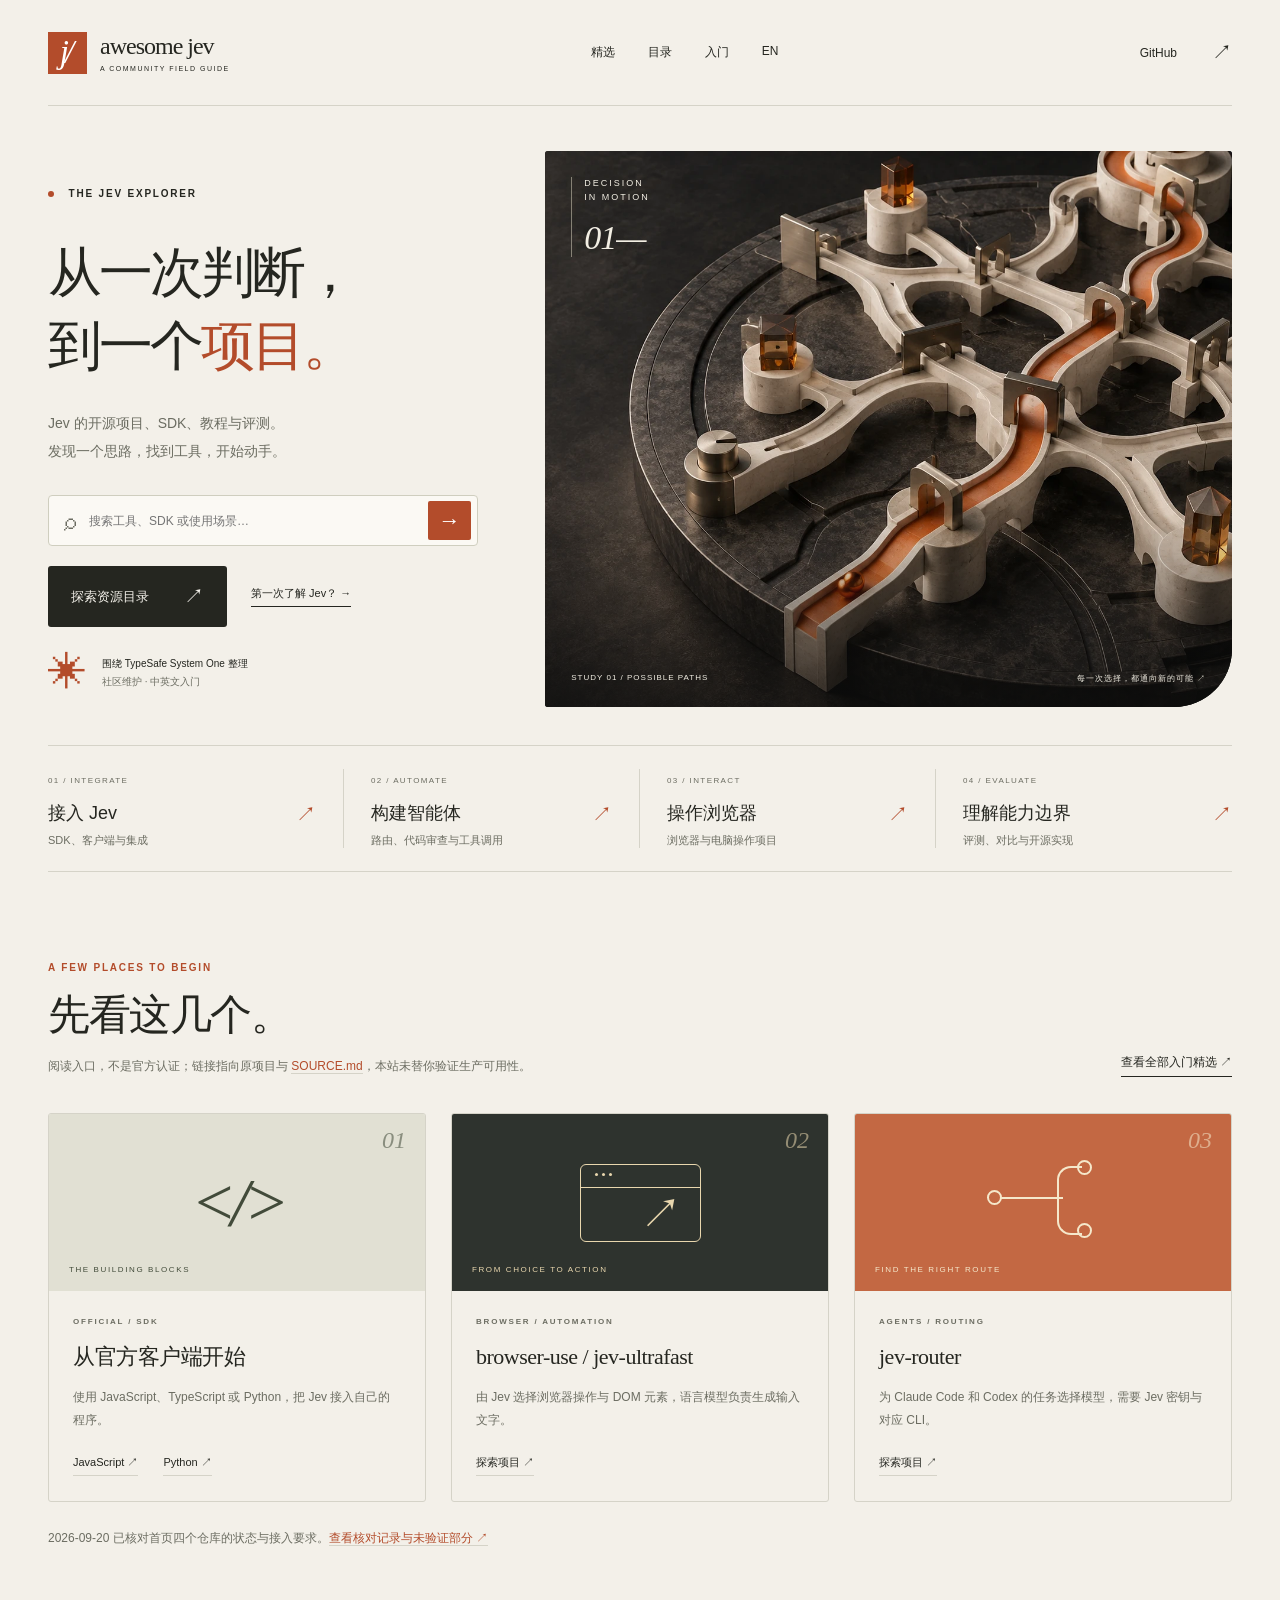
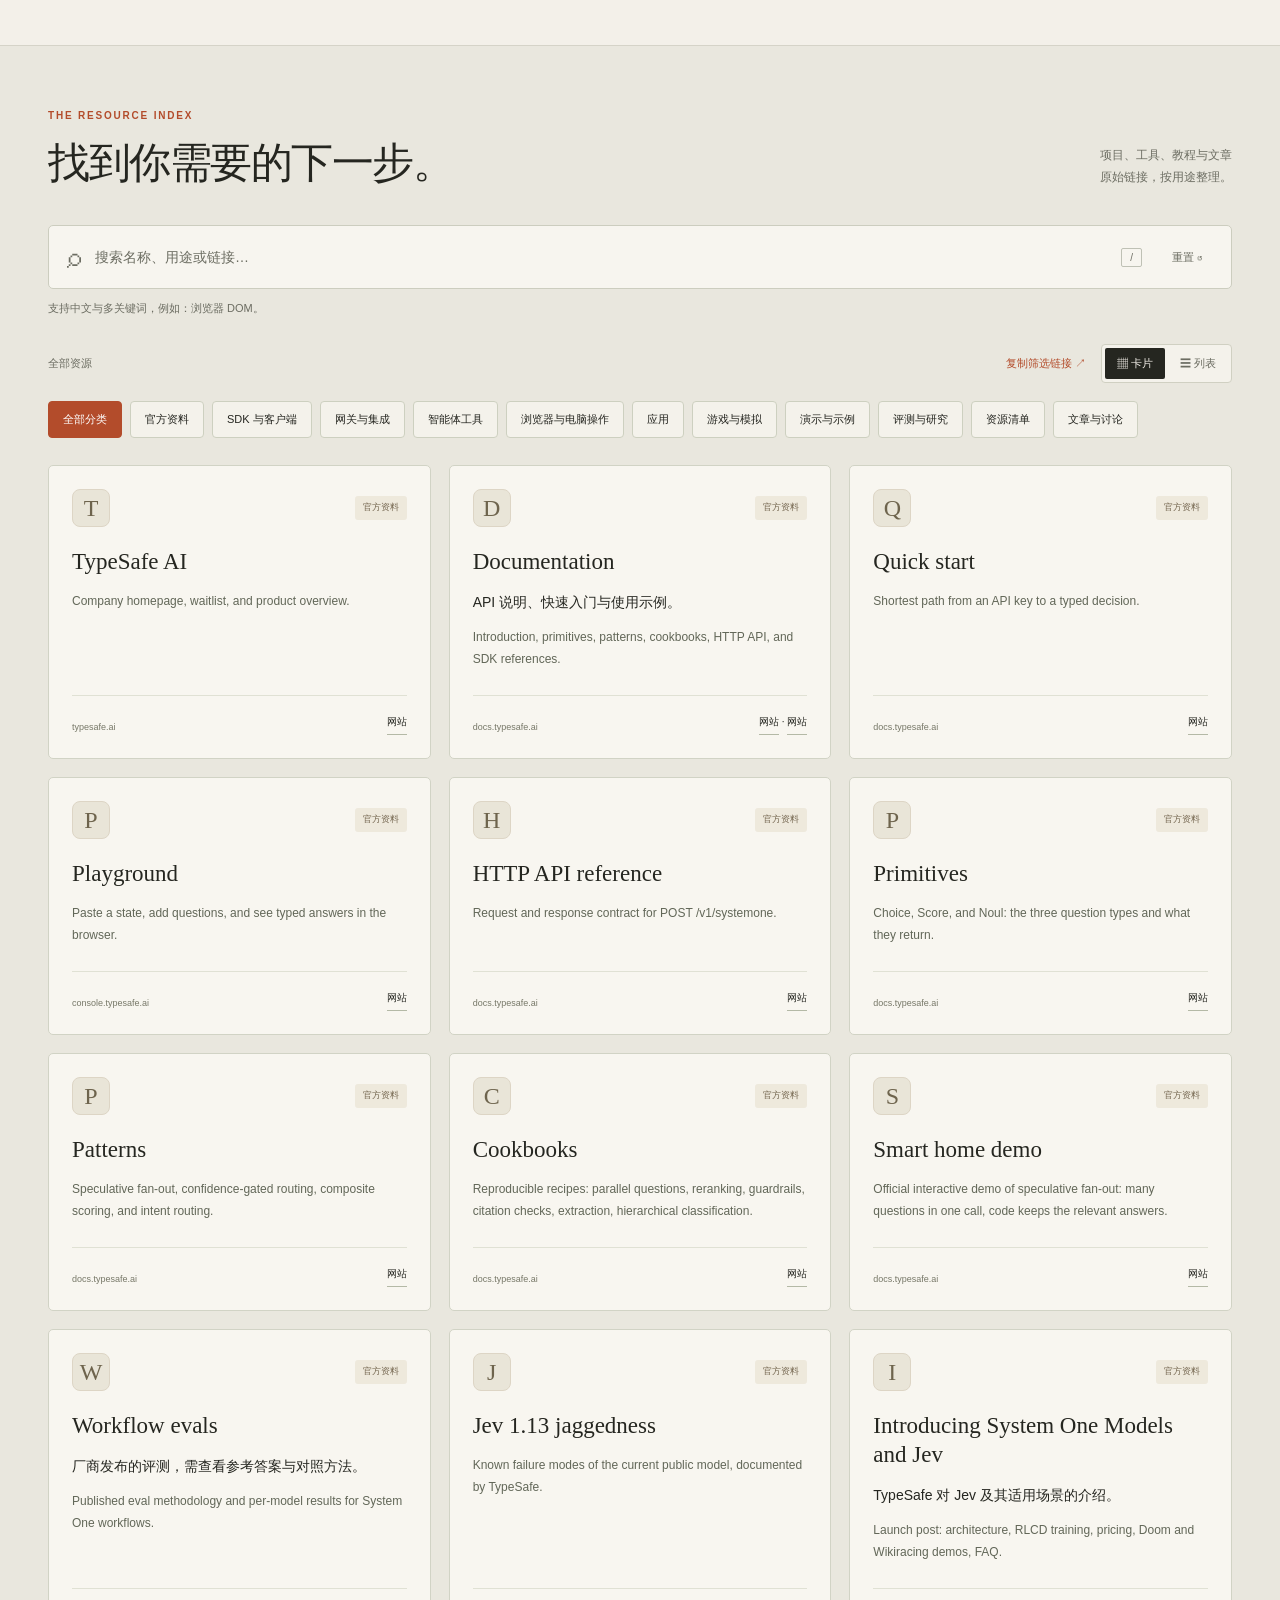
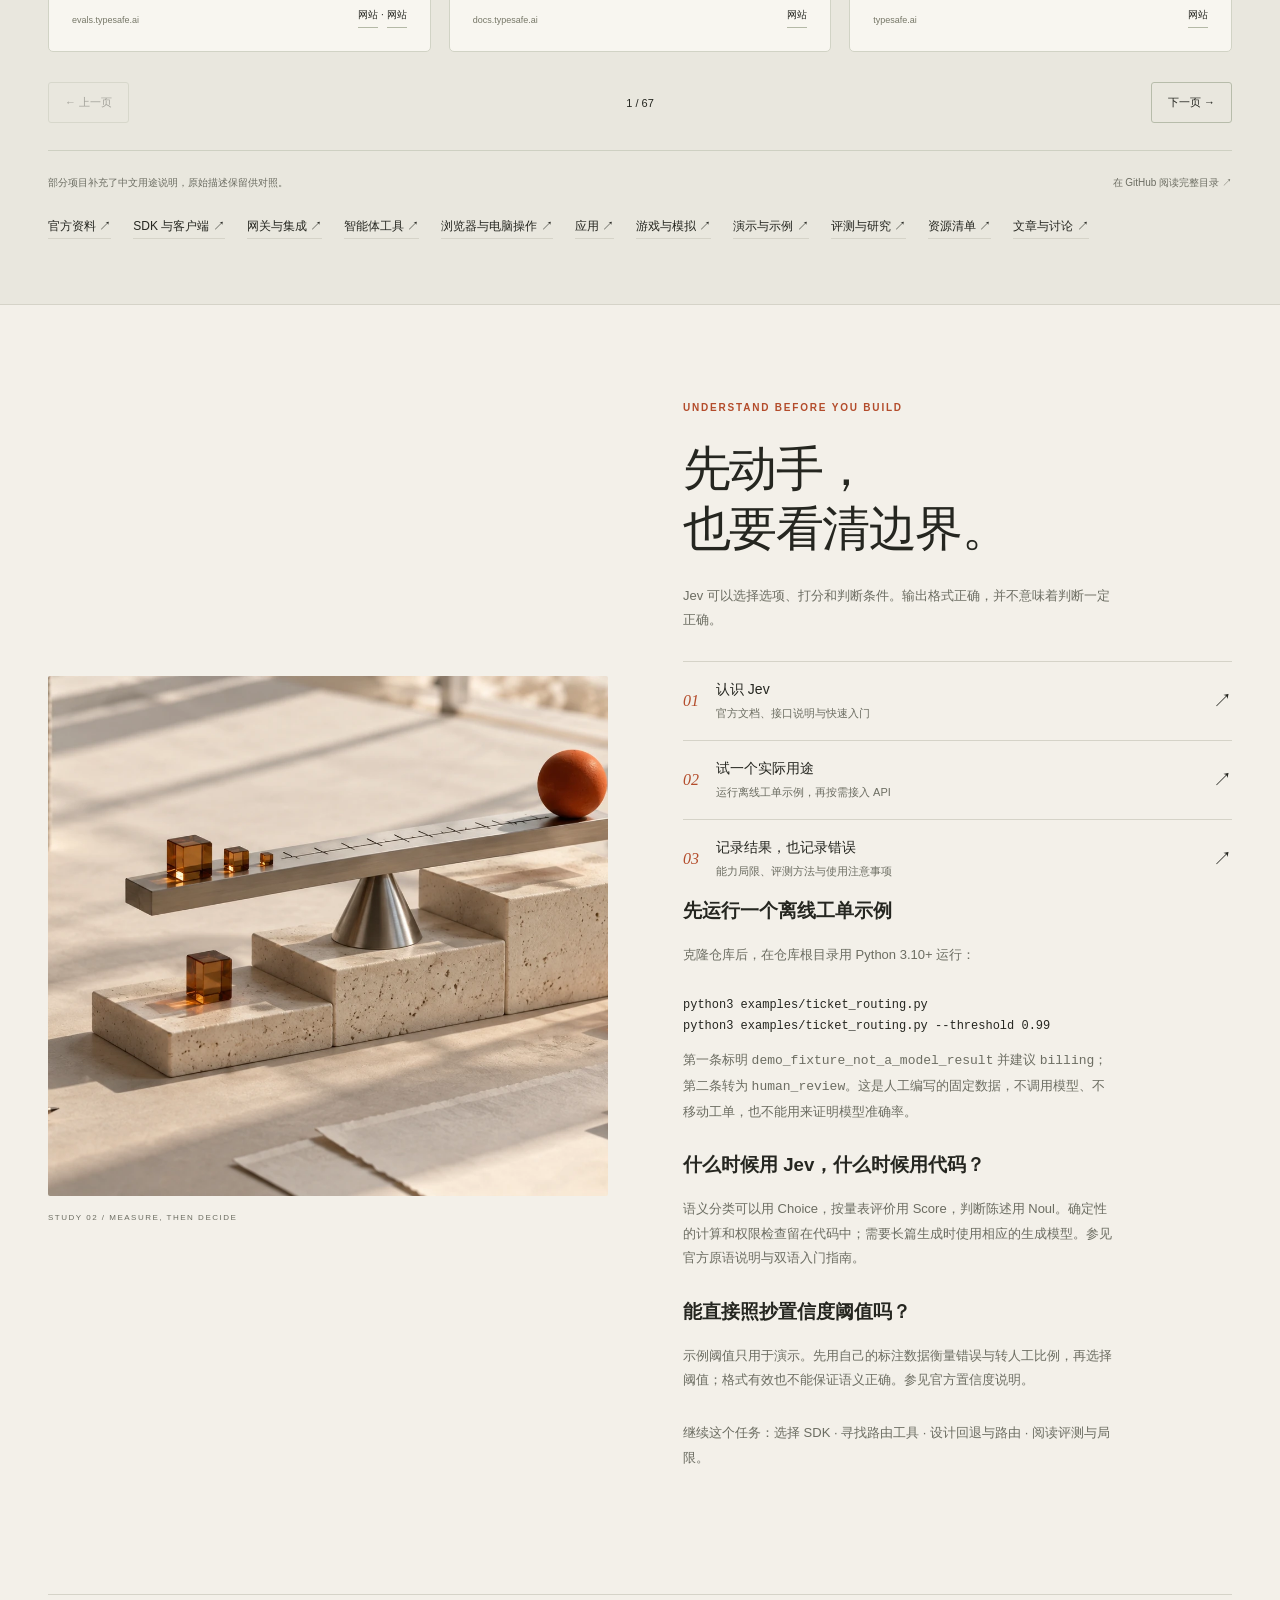
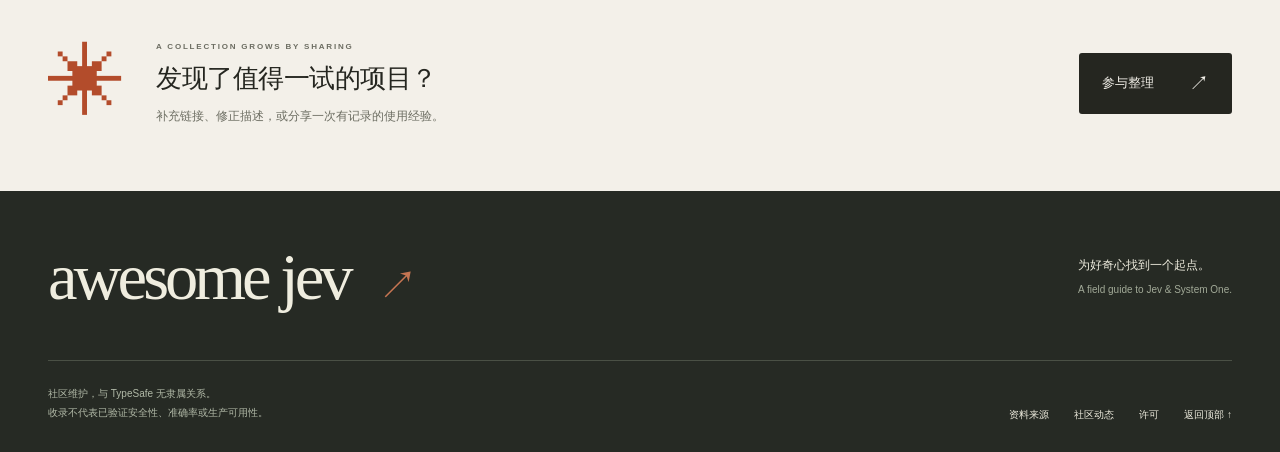
==== commit ffaabd06: "fix: sync demo contribution with current catalog" ====
--- a/docs/index.html
+++ b/docs/index.html
@@ -29,7 +29,7 @@
 </div><p class="featured-review">2026-09-20 已核对首页四个仓库的状态与接入要求。<a href="https://github.com/majiayu000/awesome-jev/blob/main/guides/featured-review.md">查看核对记录与未验证部分 ↗</a></p></section>
 <section id="resources" class="catalog-section" aria-labelledby="catalog-title"><div class="shell"><div class="section-heading"><div><p class="eyebrow">THE RESOURCE INDEX</p><h2 id="catalog-title">找到你需要的下一步。</h2></div><p class="section-caption">项目、工具、教程与文章<br>原始链接，按用途整理。</p></div>
 <div class="catalog-main"><div id="filters" class="catalog-controls" hidden><label class="search-label" for="q"><span class="sr-only">搜索资源</span><span class="search-symbol" aria-hidden="true">⌕</span><input id="q" aria-describedby="search-help" type="search" placeholder="搜索名称、用途或链接…" autocomplete="off"><kbd aria-hidden="true">/</kbd></label><label class="mobile-category" for="category"><span class="sr-only">分类</span><select id="category"><option value="">全部分类</option><option value="official">官方资料</option><option value="sdks">SDK 与客户端</option><option value="integrations">网关与集成</option><option value="agents">智能体工具</option><option value="browser">浏览器与电脑操作</option><option value="apps">应用</option><option value="games">游戏与模拟</option><option value="demos">演示与示例</option><option value="research">评测与研究</option><option value="lists">资源清单</option><option value="articles">文章与讨论</option></select></label><button id="reset" class="reset" type="button">重置 ↺</button></div><p id="search-help" class="search-help">支持中文与多关键词，例如：浏览器 DOM。</p><div class="catalog-status"><p id="status" role="status" aria-live="polite">全部资源</p><div class="catalog-actions"><button id="share" type="button" hidden>复制筛选链接 ↗</button><div class="view-switch" id="view-switch" role="group" aria-label="目录显示方式" hidden><button type="button" data-view="grid" aria-pressed="true">▦ 卡片</button><button type="button" data-view="list" aria-pressed="false">☰ 列表</button></div></div></div><p id="share-status" role="status" aria-live="polite"></p><input id="share-url" aria-label="当前筛选链接" readonly hidden><div class="category-buttons" id="category-buttons" role="group" aria-label="按类别筛选" hidden><button type="button" data-category="" aria-pressed="true">全部分类</button><button type="button" data-category="official" aria-pressed="false">官方资料</button><button type="button" data-category="sdks" aria-pressed="false">SDK 与客户端</button><button type="button" data-category="integrations" aria-pressed="false">网关与集成</button><button type="button" data-category="agents" aria-pressed="false">智能体工具</button><button type="button" data-category="browser" aria-pressed="false">浏览器与电脑操作</button><button type="button" data-category="apps" aria-pressed="false">应用</button><button type="button" data-category="games" aria-pressed="false">游戏与模拟</button><button type="button" data-category="demos" aria-pressed="false">演示与示例</button><button type="button" data-category="research" aria-pressed="false">评测与研究</button><button type="button" data-category="lists" aria-pressed="false">资源清单</button><button type="button" data-category="articles" aria-pressed="false">文章与讨论</button></div>
-<noscript><p>下方可直接阅读全部资源。启用 JavaScript 后可搜索、分类和翻页。</p></noscript><div id="grid" class="resource-list" data-view="grid"><article class="card" data-category="official"><div class="resource-body"><div class="resource-heading"><span class="resource-initial" aria-hidden="true">T</span><span class="category">官方资料</span></div><h3><a href="https://typesafe.ai">TypeSafe AI</a></h3><p>Company homepage, waitlist, and product overview.</p></div><div class="resource-footer"><span class="resource-domain">typesafe.ai</span><div class="resource-links"><a href="https://typesafe.ai">网站</a></div></div></article><article class="card" data-category="official"><div class="resource-body"><div class="resource-heading"><span class="resource-initial" aria-hidden="true">D</span><span class="category">官方资料</span></div><h3><a href="https://docs.typesafe.ai">Documentation</a></h3><p class="resource-zh" lang="zh-CN">API 说明、快速入门与使用示例。</p><p>Introduction, primitives, patterns, cookbooks, HTTP API, and SDK references.</p></div><div class="resource-footer"><span class="resource-domain">docs.typesafe.ai</span><div class="resource-links"><a href="https://docs.typesafe.ai">网站</a> · <a href="https://docs.typesafe.ai/">网站</a></div></div></article><article class="card" data-category="official"><div class="resource-body"><div class="resource-heading"><span class="resource-initial" aria-hidden="true">Q</span><span class="category">官方资料</span></div><h3><a href="https://docs.typesafe.ai/introduction/quickstart">Quick start</a></h3><p>Shortest path from an API key to a typed decision.</p></div><div class="resource-footer"><span class="resource-domain">docs.typesafe.ai</span><div class="resource-links"><a href="https://docs.typesafe.ai/introduction/quickstart">网站</a></div></div></article><article class="card" data-category="official"><div class="resource-body"><div class="resource-heading"><span class="resource-initial" aria-hidden="true">P</span><span class="category">官方资料</span></div><h3><a href="https://console.typesafe.ai/playground">Playground</a></h3><p>Paste a state, add questions, and see typed answers in the browser.</p></div><div class="resource-footer"><span class="resource-domain">console.typesafe.ai</span><div class="resource-links"><a href="https://console.typesafe.ai/playground">网站</a></div></div></article><article class="card" data-category="official"><div class="resource-body"><div class="resource-heading"><span class="resource-initial" aria-hidden="true">H</span><span class="category">官方资料</span></div><h3><a href="https://docs.typesafe.ai/api">HTTP API reference</a></h3><p>Request and response contract for POST /v1/systemone.</p></div><div class="resource-footer"><span class="resource-domain">docs.typesafe.ai</span><div class="resource-links"><a href="https://docs.typesafe.ai/api">网站</a></div></div></article><article class="card" data-category="official"><div class="resource-body"><div class="resource-heading"><span class="resource-initial" aria-hidden="true">P</span><span class="category">官方资料</span></div><h3><a href="https://docs.typesafe.ai/primitives">Primitives</a></h3><p>Choice, Score, and Noul: the three question types and what they return.</p></div><div class="resource-footer"><span class="resource-domain">docs.typesafe.ai</span><div class="resource-links"><a href="https://docs.typesafe.ai/primitives">网站</a></div></div></article><article class="card" data-category="official"><div class="resource-body"><div class="resource-heading"><span class="resource-initial" aria-hidden="true">P</span><span class="category">官方资料</span></div><h3><a href="https://docs.typesafe.ai/patterns">Patterns</a></h3><p>Speculative fan-out, confidence-gated routing, composite scoring, and intent routing.</p></div><div class="resource-footer"><span class="resource-domain">docs.typesafe.ai</span><div class="resource-links"><a href="https://docs.typesafe.ai/patterns">网站</a></div></div></article><article class="card" data-category="official"><div class="resource-body"><div class="resource-heading"><span class="resource-initial" aria-hidden="true">C</span><span class="category">官方资料</span></div><h3><a href="https://docs.typesafe.ai/cookbooks/parallel_questions">Cookbooks</a></h3><p>Reproducible recipes: parallel questions, reranking, guardrails, citation checks, extraction, hierarchical classification.</p></div><div class="resource-footer"><span class="resource-domain">docs.typesafe.ai</span><div class="resource-links"><a href="https://docs.typesafe.ai/cookbooks/parallel_questions">网站</a></div></div></article><article class="card" data-category="official"><div class="resource-body"><div class="resource-heading"><span class="resource-initial" aria-hidden="true">S</span><span class="category">官方资料</span></div><h3><a href="https://docs.typesafe.ai/demos/smart-home">Smart home demo</a></h3><p>Official interactive demo of speculative fan-out: many questions in one call, code keeps the relevant answers.</p></div><div class="resource-footer"><span class="resource-domain">docs.typesafe.ai</span><div class="resource-links"><a href="https://docs.typesafe.ai/demos/smart-home">网站</a></div></div></article><article class="card" data-category="official"><div class="resource-body"><div class="resource-heading"><span class="resource-initial" aria-hidden="true">W</span><span class="category">官方资料</span></div><h3><a href="https://evals.typesafe.ai">Workflow evals</a></h3><p class="resource-zh" lang="zh-CN">厂商发布的评测，需查看参考答案与对照方法。</p><p>Published eval methodology and per-model results for System One workflows.</p></div><div class="resource-footer"><span class="resource-domain">evals.typesafe.ai</span><div class="resource-links"><a href="https://evals.typesafe.ai">网站</a> · <a href="https://evals.typesafe.ai/">网站</a></div></div></article><article class="card" data-category="official"><div class="resource-body"><div class="resource-heading"><span class="resource-initial" aria-hidden="true">J</span><span class="category">官方资料</span></div><h3><a href="https://docs.typesafe.ai/model-jaggedness/jev-1.13">Jev 1.13 jaggedness</a></h3><p>Known failure modes of the current public model, documented by TypeSafe.</p></div><div class="resource-footer"><span class="resource-domain">docs.typesafe.ai</span><div class="resource-links"><a href="https://docs.typesafe.ai/model-jaggedness/jev-1.13">网站</a></div></div></article><article class="card" data-category="official"><div class="resource-body"><div class="resource-heading"><span class="resource-initial" aria-hidden="true">I</span><span class="category">官方资料</span></div><h3><a href="https://typesafe.ai/blog/introducing-system-one-models-and-jev">Introducing System One Models and Jev</a></h3><p class="resource-zh" lang="zh-CN">TypeSafe 对 Jev 及其适用场景的介绍。</p><p>Launch post: architecture, RLCD training, pricing, Doom and Wikiracing demos, FAQ.</p></div><div class="resource-footer"><span class="resource-domain">typesafe.ai</span><div class="resource-links"><a href="https://typesafe.ai/blog/introducing-system-one-models-and-jev">网站</a></div></div></article><article class="card" data-category="official"><div class="resource-body"><div class="resource-heading"><span class="resource-initial" aria-hidden="true">M</span><span class="category">官方资料</span></div><h3><a href="https://typesafe.ai/manifesto">Manifesto</a></h3><p>The case for machine-native intelligence built for software, not conversation.</p></div><div class="resource-footer"><span class="resource-domain">typesafe.ai</span><div class="resource-links"><a href="https://typesafe.ai/manifesto">网站</a></div></div></article><article class="card" data-category="official"><div class="resource-body"><div class="resource-heading"><span class="resource-initial" aria-hidden="true">D</span><span class="category">官方资料</span></div><h3><a href="https://discord.gg/typesafe">Discord</a></h3><p>Official TypeSafe server. Builder demos live in the Show and Tell channel.</p></div><div class="resource-footer"><span class="resource-domain">discord.gg</span><div class="resource-links"><a href="https://discord.gg/typesafe">网站</a></div></div></article><article class="card" data-category="official"><div class="resource-body"><div class="resource-heading"><span class="resource-initial" aria-hidden="true">@</span><span class="category">官方资料</span></div><h3><a href="https://x.com/typesafeai">@typesafeai on X</a></h3><p>Product and research updates.</p></div><div class="resource-footer"><span class="resource-domain">x.com</span><div class="resource-links"><a href="https://x.com/typesafeai">网站</a></div></div></article><article class="card" data-category="official"><div class="resource-body"><div class="resource-heading"><span class="resource-initial" aria-hidden="true">T</span><span class="category">官方资料</span></div><h3><a href="https://github.com/typesafe-ai/skills">TypeSafe agent skills</a></h3><p class="resource-zh" lang="zh-CN">帮助编程智能体使用 Jev 的官方说明。</p><p>Official agent skill for Claude Code, Codex, and compatible agents: primitives, patterns, and how to structure evaluations.</p></div><div class="resource-footer"><span class="resource-domain">github.com</span><div class="resource-links"><a href="https://github.com/typesafe-ai/skills">仓库</a> · <a href="https://typesafe.ai">网站</a></div></div></article><article class="card" data-category="official"><div class="resource-body"><div class="resource-heading"><span class="resource-initial" aria-hidden="true">T</span><span class="category">官方资料</span></div><h3><a href="https://github.com/typesafe-ai/typesafe-sdk-js">TypeSafe JavaScript SDK</a></h3><p class="resource-zh" lang="zh-CN">官方 JavaScript 与 TypeScript 客户端，用于调用 Jev API；需要 Node.js 20+ 和 TypeSafe 密钥。</p><p>Official TypeScript/JavaScript client with inferred answer types. npm install @typesafe-ai/sdk.</p></div><div class="resource-footer"><span class="resource-domain">github.com</span><div class="resource-links"><a href="https://github.com/typesafe-ai/typesafe-sdk-js">仓库</a></div></div></article><article class="card" data-category="official"><div class="resource-body"><div class="resource-heading"><span class="resource-initial" aria-hidden="true">S</span><span class="category">官方资料</span></div><h3><a href="https://github.com/typesafe-ai/system-one-adapter-python">System One adapter (Python)</a></h3><p class="resource-zh" lang="zh-CN">通过相同的决策接口比较 Jev 与语言模型。</p><p>Official drop-in TypeSafeClient replacement backed by OpenAI, Anthropic, and compatible LLM APIs, for comparing Jev against chat models.</p></div><div class="resource-footer"><span class="resource-domain">github.com</span><div class="resource-links"><a href="https://github.com/typesafe-ai/system-one-adapter-python">仓库</a></div></div></article><article class="card" data-category="official"><div class="resource-body"><div class="resource-heading"><span class="resource-initial" aria-hidden="true">T</span><span class="category">官方资料</span></div><h3><a href="https://github.com/typesafe-ai/typesafe-sdk-python">TypeSafe Python SDK</a></h3><p class="resource-zh" lang="zh-CN">官方 Python 客户端，用于调用 Jev API；需要 Python 3.10+ 和 TypeSafe 密钥。</p><p>Official sync and async Python client. pip install typesafe-sdk.</p></div><div class="resource-footer"><span class="resource-domain">github.com</span><div class="resource-links"><a href="https://github.com/typesafe-ai/typesafe-sdk-python">仓库</a> · <a href="https://docs.typesafe.ai/sdk/python">网站</a></div></div></article><article class="card" data-category="official"><div class="resource-body"><div class="resource-heading"><span class="resource-initial" aria-hidden="true">J</span><span class="category">官方资料</span></div><h3><a href="https://docs.typesafe.ai/model-jaggedness/jev-1.13.md">Jaggedness jev-1.13</a></h3><p class="resource-zh" lang="zh-CN">Jev 1.13 的已知限制与使用注意事项。</p><p>官方失败模式 — 必读</p></div><div class="resource-footer"><span class="resource-domain">docs.typesafe.ai</span><div class="resource-links"><a href="https://docs.typesafe.ai/model-jaggedness/jev-1.13.md">网站</a></div></div></article><article class="card" data-category="official"><div class="resource-body"><div class="resource-heading"><span class="resource-initial" aria-hidden="true">T</span><span class="category">官方资料</span></div><h3><a href="https://github.com/typesafe-ai/typesafe-ai.github.io">typesafe-ai/typesafe-ai.github.io</a></h3><p>原始资料未提供说明。</p></div><div class="resource-footer"><span class="resource-domain">github.com</span><div class="resource-links"><a href="https://github.com/typesafe-ai/typesafe-ai.github.io">仓库</a></div></div></article><article class="card" data-category="sdks"><div class="resource-body"><div class="resource-heading"><span class="resource-initial" aria-hidden="true">A</span><span class="category">SDK 与客户端</span></div><h3><a href="https://github.com/pithings/advocaat">advocaat</a></h3><p>A small, type-safe client for asking AI questions about your data, powered by TypeSafe Jev.</p></div><div class="resource-footer"><span class="resource-domain">github.com</span><div class="resource-links"><a href="https://github.com/pithings/advocaat">仓库</a></div></div></article><article class="card" data-category="sdks"><div class="resource-body"><div class="resource-heading"><span class="resource-initial" aria-hidden="true">T</span><span class="category">SDK 与客户端</span></div><h3><a href="https://github.com/Twister915/typesafe-ai">typesafe-ai</a></h3><p>Typed TypeSafe AI clients for Rust, with async and blocking backends and observable retries.</p></div><div class="resource-footer"><span class="resource-domain">github.com</span><div class="resource-links"><a href="https://github.com/Twister915/typesafe-ai">仓库</a></div></div></article><article class="card" data-category="sdks"><div class="resource-body"><div class="resource-heading"><span class="resource-initial" aria-hidden="true">Z</span><span class="category">SDK 与客户端</span></div><h3><a href="https://github.com/jomatsu/zod-jev">zod-jev</a></h3><p>Zod validates the shape, Jev validates the meaning: semantic checks on request bodies become calibrated probabilities you threshold in code.</p></div><div class="resource-footer"><span class="resource-domain">github.com</span><div class="resource-links"><a href="https://github.com/jomatsu/zod-jev">仓库</a></div></div></article><article class="card" data-category="sdks"><div class="resource-body"><div class="resource-heading"><span class="resource-initial" aria-hidden="true">T</span><span class="category">SDK 与客户端</span></div><h3><a href="https://github.com/saibimajdi/typesafeai-dotnet-sdk">typesafe-dotnet-sdk</a></h3><p>Community .NET SDK for the TypeSafe AI System One API — typed noul, choice, and score questions with structured, confidence-scored answers. Not affiliated with TypeSafe AI.</p></div><div class="resource-footer"><span class="resource-domain">github.com</span><div class="resource-links"><a href="https://github.com/saibimajdi/typesafeai-dotnet-sdk">仓库</a> · <a href="https://saibimajdi.github.io/typesafeai-dotnet-sdk/">网站</a></div></div></article><article class="card" data-category="sdks"><div class="resource-body"><div class="resource-heading"><span class="resource-initial" aria-hidden="true">T</span><span class="category">SDK 与客户端</span></div><h3><a href="https://github.com/joshmn/typesafe-sdk">typesafe-sdk (joshmn)</a></h3><p>Ruby client for typesafe.ai</p></div><div class="resource-footer"><span class="resource-domain">github.com</span><div class="resource-links"><a href="https://github.com/joshmn/typesafe-sdk">仓库</a></div></div></article><article class="card" data-category="sdks"><div class="resource-body"><div class="resource-heading"><span class="resource-initial" aria-hidden="true">S</span><span class="category">SDK 与客户端</span></div><h3><a href="https://github.com/Kevthetech143/super-jev">super-jev</a></h3><p>A small, extensible decision-to-action harness for TypeSafe Jev</p></div><div class="resource-footer"><span class="resource-domain">github.com</span><div class="resource-links"><a href="https://github.com/Kevthetech143/super-jev">仓库</a></div></div></article><article class="card" data-category="sdks"><div class="resource-body"><div class="resource-heading"><span class="resource-initial" aria-hidden="true">J</span><span class="category">SDK 与客户端</span></div><h3><a href="https://github.com/mateonunez/jod">jod</a></h3><p>Semantic schemas over TypeSafe&#x27;s Jev — validate the state locally, then project typed answers.</p></div><div class="resource-footer"><span class="resource-domain">github.com</span><div class="resource-links"><a href="https://github.com/mateonunez/jod">仓库</a> · <a href="https://npmjs.com/package/@mateonunez/jod">网站</a> · <a href="https://x.com/mmateonunez/status/2100612699394597125">文章</a></div></div></article><article class="card" data-category="sdks"><div class="resource-body"><div class="resource-heading"><span class="resource-initial" aria-hidden="true">T</span><span class="category">SDK 与客户端</span></div><h3><a href="https://github.com/gilljon/typesafe-ai-rs">typesafe-ai-rs</a></h3><p>Independent async and blocking Rust SDK for the TypeSafe AI System One API</p></div><div class="resource-footer"><span class="resource-domain">github.com</span><div class="resource-links"><a href="https://github.com/gilljon/typesafe-ai-rs">仓库</a> · <a href="https://docs.rs/typesafe-ai-rs">网站</a></div></div></article><article class="card" data-category="sdks"><div class="resource-body"><div class="resource-heading"><span class="resource-initial" aria-hidden="true">T</span><span class="category">SDK 与客户端</span></div><h3><a href="https://github.com/Hawxy/TypeSafeAI.Net">TypeSafeAI.Net</a></h3><p class="resource-zh" lang="zh-CN">API 说明、快速入门与使用示例。</p><p>.NET SDK for the TypeSafe AI platform</p></div><div class="resource-footer"><span class="resource-domain">github.com</span><div class="resource-links"><a href="https://github.com/Hawxy/TypeSafeAI.Net">仓库</a> · <a href="https://docs.typesafe.ai/">网站</a></div></div></article><article class="card" data-category="sdks"><div class="resource-body"><div class="resource-heading"><span class="resource-initial" aria-hidden="true">T</span><span class="category">SDK 与客户端</span></div><h3><a href="https://github.com/cole-gillespie/typesafe-go">typesafe-go (cole-gillespie)</a></h3><p>unofficial go SDK for typesafe AI, with typed answers, retries, and context support</p></div><div class="resource-footer"><span class="resource-domain">github.com</span><div class="resource-links"><a href="https://github.com/cole-gillespie/typesafe-go">仓库</a></div></div></article><article class="card" data-category="sdks"><div class="resource-body"><div class="resource-heading"><span class="resource-initial" aria-hidden="true">T</span><span class="category">SDK 与客户端</span></div><h3><a href="https://github.com/InsaneArts/typesafe-sdk-swift">typesafe-sdk-swift</a></h3><p>Swift SDK for TypeSafe AI</p></div><div class="resource-footer"><span class="resource-domain">github.com</span><div class="resource-links"><a href="https://github.com/InsaneArts/typesafe-sdk-swift">仓库</a></div></div></article><article class="card" data-category="sdks"><div class="resource-body"><div class="resource-heading"><span class="resource-initial" aria-hidden="true">T</span><span class="category">SDK 与客户端</span></div><h3><a href="https://github.com/nshkrdotcom/typesafe_sdk">typesafe_sdk</a></h3><p>An idiomatic, type-safe Elixir port of the official TypeScript AI SDK (ai / ai-sdk) providing unified LLM integrations, streaming text and structured outputs, tool calling, and agentic workflows. Jev is their current flagship model and is the first System One model.</p></div><div class="resource-footer"><span class="resource-domain">github.com</span><div class="resource-links"><a href="https://github.com/nshkrdotcom/typesafe_sdk">仓库</a> · <a href="https://x.com/elixirforum/status/2100495661942677648">文章</a></div></div></article><article class="card" data-category="sdks"><div class="resource-body"><div class="resource-heading"><span class="resource-initial" aria-hidden="true">J</span><span class="category">SDK 与客户端</span></div><h3><a href="https://github.com/fgn/jevgo">jevgo</a></h3><p>Go client for TypeSafe AI&#x27;s System One API (Jev), with optional Langfuse instrumentation</p></div><div class="resource-footer"><span class="resource-domain">github.com</span><div class="resource-links"><a href="https://github.com/fgn/jevgo">仓库</a></div></div></article><article class="card" data-category="sdks"><div class="resource-body"><div class="resource-heading"><span class="resource-initial" aria-hidden="true">J</span><span class="category">SDK 与客户端</span></div><h3><a href="https://github.com/AboveColin/jevclient">jevclient</a></h3><p>Async Python client for TypeSafe Jev. Typed questions in, probabilities and choices out, no prose to parse.</p></div><div class="resource-footer"><span class="resource-domain">github.com</span><div class="resource-links"><a href="https://github.com/AboveColin/jevclient">仓库</a> · <a href="https://pypi.org/project/jevclient/">网站</a></div></div></article><article class="card" data-category="sdks"><div class="resource-body"><div class="resource-heading"><span class="resource-initial" aria-hidden="true">J</span><span class="category">SDK 与客户端</span></div><h3><a href="https://github.com/guillemus/jev-go">jev-go (guillemus)</a></h3><p>Unofficial Go SDK for TypeSafe AI&#x27;s Jev API</p></div><div class="resource-footer"><span class="resource-domain">github.com</span><div class="resource-links"><a href="https://github.com/guillemus/jev-go">仓库</a></div></div></article><article class="card" data-category="sdks"><div class="resource-body"><div class="resource-heading"><span class="resource-initial" aria-hidden="true">J</span><span class="category">SDK 与客户端</span></div><h3><a href="https://github.com/Gaurav-Gosain/jev-go">jev-go (Gaurav-Gosain)</a></h3><p>Go client for TypeSafe&#x27;s System One API and its model Jev: typed judgments and calibrated probabilities instead of generated text</p></div><div class="resource-footer"><span class="resource-domain">github.com</span><div class="resource-links"><a href="https://github.com/Gaurav-Gosain/jev-go">仓库</a></div></div></article><article class="card" data-category="sdks"><div class="resource-body"><div class="resource-heading"><span class="resource-initial" aria-hidden="true">T</span><span class="category">SDK 与客户端</span></div><h3><a href="https://github.com/codeitlikemiley/typesafe-sdk-rust">typesafe-sdk-rust</a></h3><p>Rust SDK for the TypeSafe AI API</p></div><div class="resource-footer"><span class="resource-domain">github.com</span><div class="resource-links"><a href="https://github.com/codeitlikemiley/typesafe-sdk-rust">仓库</a></div></div></article><article class="card" data-category="sdks"><div class="resource-body"><div class="resource-heading"><span class="resource-initial" aria-hidden="true">Z</span><span class="category">SDK 与客户端</span></div><h3><a href="https://github.com/jamesward/zio-typesafe-ai">zio-typesafe-ai</a></h3><p>Scala 3 / ZIO client for the System One API: typed end-to-end, several questions per round-trip via NamedTuple.</p></div><div class="resource-footer"><span class="resource-domain">github.com</span><div class="resource-links"><a href="https://github.com/jamesward/zio-typesafe-ai">仓库</a></div></div></article><article class="card" data-category="sdks"><div class="resource-body"><div class="resource-heading"><span class="resource-initial" aria-hidden="true">T</span><span class="category">SDK 与客户端</span></div><h3><a href="https://github.com/JedimEmO/typesafe-client">typesafe-client</a></h3><p>Unofficial typed async Rust client for the TypeSafe System One API</p></div><div class="resource-footer"><span class="resource-domain">github.com</span><div class="resource-links"><a href="https://github.com/JedimEmO/typesafe-client">仓库</a></div></div></article><article class="card" data-category="sdks"><div class="resource-body"><div class="resource-heading"><span class="resource-initial" aria-hidden="true">T</span><span class="category">SDK 与客户端</span></div><h3><a href="https://github.com/chez-shanpu/typesafeai-go">typesafeai-go</a></h3><p>Go SDK for TypeSafe AI API https://docs.typesafe.ai/api</p></div><div class="resource-footer"><span class="resource-domain">github.com</span><div class="resource-links"><a href="https://github.com/chez-shanpu/typesafeai-go">仓库</a></div></div></article><article class="card" data-category="sdks"><div class="resource-body"><div class="resource-heading"><span class="resource-initial" aria-hidden="true">K</span><span class="category">SDK 与客户端</span></div><h3><a href="https://github.com/kunobi-ninja/kunobi-jev">kunobi-jev</a></h3><p>Rust client for the TypeSafe System One API (Jev)</p></div><div class="resource-footer"><span class="resource-domain">github.com</span><div class="resource-links"><a href="https://github.com/kunobi-ninja/kunobi-jev">仓库</a></div></div></article><article class="card" data-category="sdks"><div class="resource-body"><div class="resource-heading"><span class="resource-initial" aria-hidden="true">T</span><span class="category">SDK 与客户端</span></div><h3><a href="https://github.com/tinyhumansai/tinyjevclient">tinyjevclient</a></h3><p>An integration with jev by typesafe.ai in Rust</p></div><div class="resource-footer"><span class="resource-domain">github.com</span><div class="resource-links"><a href="https://github.com/tinyhumansai/tinyjevclient">仓库</a></div></div></article><article class="card" data-category="sdks"><div class="resource-body"><div class="resource-heading"><span class="resource-initial" aria-hidden="true">D</span><span class="category">SDK 与客户端</span></div><h3><a href="https://github.com/yairshy/decido">decido</a></h3><p>Probabilistic decisions for Python. Use Jev or bring your own provider; crawl with Playwright.</p></div><div class="resource-footer"><span class="resource-domain">github.com</span><div class="resource-links"><a href="https://github.com/yairshy/decido">仓库</a></div></div></article><article class="card" data-category="sdks"><div class="resource-body"><div class="resource-heading"><span class="resource-initial" aria-hidden="true">T</span><span class="category">SDK 与客户端</span></div><h3><a href="https://github.com/binnash/typesafe-sdk">typesafe-sdk (binnash)</a></h3><p>PHP &amp; Laravel SDK for TypeSafe AI&#x27;s JEV Model series</p></div><div class="resource-footer"><span class="resource-domain">github.com</span><div class="resource-links"><a href="https://github.com/binnash/typesafe-sdk">仓库</a></div></div></article><article class="card" data-category="sdks"><div class="resource-body"><div class="resource-heading"><span class="resource-initial" aria-hidden="true">J</span><span class="category">SDK 与客户端</span></div><h3><a href="https://github.com/anilsenay/jev">jev</a></h3><p>Unofficial Go client for TypeSafe&#x27;s System One API  and its model, Jev.</p></div><div class="resource-footer"><span class="resource-domain">github.com</span><div class="resource-links"><a href="https://github.com/anilsenay/jev">仓库</a></div></div></article><article class="card" data-category="sdks"><div class="resource-body"><div class="resource-heading"><span class="resource-initial" aria-hidden="true">T</span><span class="category">SDK 与客户端</span></div><h3><a href="https://github.com/zhirschtritt/typesafe-go">typesafe-go (zhirschtritt)</a></h3><p>Idiomatic Go SDK for the TypeSafe AI API</p></div><div class="resource-footer"><span class="resource-domain">github.com</span><div class="resource-links"><a href="https://github.com/zhirschtritt/typesafe-go">仓库</a> · <a href="https://pkg.go.dev/github.com/zhirschtritt/typesafe-go">网站</a></div></div></article><article class="card" data-category="sdks"><div class="resource-body"><div class="resource-heading"><span class="resource-initial" aria-hidden="true">T</span><span class="category">SDK 与客户端</span></div><h3><a href="https://github.com/vinnie357/typesafe_sdk_ex">typesafe_sdk_ex</a></h3><p>Typesafe AI SDK in Elixir using Req</p></div><div class="resource-footer"><span class="resource-domain">github.com</span><div class="resource-links"><a href="https://github.com/vinnie357/typesafe_sdk_ex">仓库</a></div></div></article><article class="card" data-category="sdks"><div class="resource-body"><div class="resource-heading"><span class="resource-initial" aria-hidden="true">T</span><span class="category">SDK 与客户端</span></div><h3><a href="https://github.com/valksor/typesafe-sdk-php">typesafe-sdk-php</a></h3><p>Unofficial PHP SDK for the TypeSafe AI System One API — 1:1 parity with the official JS and Python SDKs. Not affiliated with TypeSafe AI.</p></div><div class="resource-footer"><span class="resource-domain">github.com</span><div class="resource-links"><a href="https://github.com/valksor/typesafe-sdk-php">仓库</a> · <a href="https://packagist.org/packages/valksor/typesafe-sdk-php">网站</a></div></div></article><article class="card" data-category="sdks"><div class="resource-body"><div class="resource-heading"><span class="resource-initial" aria-hidden="true">T</span><span class="category">SDK 与客户端</span></div><h3><a href="https://github.com/valksor/typesafe-sdk-go">typesafe-sdk-go</a></h3><p>Unofficial Go SDK for the TypeSafe AI System One API — 1:1 parity with the official JS and Python SDKs. Not affiliated with TypeSafe AI.</p></div><div class="resource-footer"><span class="resource-domain">github.com</span><div class="resource-links"><a href="https://github.com/valksor/typesafe-sdk-go">仓库</a></div></div></article><article class="card" data-category="sdks"><div class="resource-body"><div class="resource-heading"><span class="resource-initial" aria-hidden="true">T</span><span class="category">SDK 与客户端</span></div><h3><a href="https://github.com/typesend/typesafe_ai">typesafe_ai (typesend)</a></h3><p>Unofficial Elixir SDK for the TypeSafe AI API</p></div><div class="resource-footer"><span class="resource-domain">github.com</span><div class="resource-links"><a href="https://github.com/typesend/typesafe_ai">仓库</a> · <a href="https://typesafe-api.hexdocs.pm/readme.html">网站</a></div></div></article><article class="card" data-category="sdks"><div class="resource-body"><div class="resource-heading"><span class="resource-initial" aria-hidden="true">T</span><span class="category">SDK 与客户端</span></div><h3><a href="https://github.com/mattneel/typesafe.zig">typesafe.zig</a></h3><p>An idiomatic Zig client for the TypeSafe AI API</p></div><div class="resource-footer"><span class="resource-domain">github.com</span><div class="resource-links"><a href="https://github.com/mattneel/typesafe.zig">仓库</a></div></div></article><article class="card" data-category="sdks"><div class="resource-body"><div class="resource-heading"><span class="resource-initial" aria-hidden="true">T</span><span class="category">SDK 与客户端</span></div><h3><a href="https://github.com/mattneel/typesafe">typesafe</a></h3><p>An idiomatic Elixir client for the TypeSafe AI API</p></div><div class="resource-footer"><span class="resource-domain">github.com</span><div class="resource-links"><a href="https://github.com/mattneel/typesafe">仓库</a></div></div></article><article class="card" data-category="sdks"><div class="resource-body"><div class="resource-heading"><span class="resource-initial" aria-hidden="true">T</span><span class="category">SDK 与客户端</span></div><h3><a href="https://github.com/hfiguera/typesafe_ai">typesafe_ai (hfiguera)</a></h3><p>A supervised Mint client for the TypeSafe AI System One API</p></div><div class="resource-footer"><span class="resource-domain">github.com</span><div class="resource-links"><a href="https://github.com/hfiguera/typesafe_ai">仓库</a></div></div></article><article class="card" data-category="sdks"><div class="resource-body"><div class="resource-heading"><span class="resource-initial" aria-hidden="true">S</span><span class="category">SDK 与客户端</span></div><h3><a href="https://github.com/AbdelStark/s1-rs">s1-rs</a></h3><p>Typed System One layer for Rust (Choice/Score/Noul).</p></div><div class="resource-footer"><span class="resource-domain">github.com</span><div class="resource-links"><a href="https://github.com/AbdelStark/s1-rs">仓库</a></div></div></article><article class="card" data-category="sdks"><div class="resource-body"><div class="resource-heading"><span class="resource-initial" aria-hidden="true">T</span><span class="category">SDK 与客户端</span></div><h3><a href="https://github.com/AbdelStark/typesafe-rs">typesafe-rs</a></h3><p>Latency-first Rust SDK for TypeSafe System One.</p></div><div class="resource-footer"><span class="resource-domain">github.com</span><div class="resource-links"><a href="https://github.com/AbdelStark/typesafe-rs">仓库</a> · <a href="https://docs.rs/typesafe-rs/latest/typesafe_rs/">网站</a></div></div></article><article class="card" data-category="sdks"><div class="resource-body"><div class="resource-heading"><span class="resource-initial" aria-hidden="true">K</span><span class="category">SDK 与客户端</span></div><h3><a href="https://github.com/kitze/skillbox">kitze/skillbox</a></h3><p>Self-hosted, versioned skills library for AI agents. MCP, scoped clients, and optional Jev recommendations.</p></div><div class="resource-footer"><span class="resource-domain">github.com</span><div class="resource-links"><a href="https://github.com/kitze/skillbox">仓库</a></div></div></article><article class="card" data-category="sdks"><div class="resource-body"><div class="resource-heading"><span class="resource-initial" aria-hidden="true">G</span><span class="category">SDK 与客户端</span></div><h3><a href="https://github.com/gamesonrblx/Jevbridge">gamesonrblx/Jevbridge</a></h3><p>ACP and MCP adapter that bridges TypeSafe Jev with any LLM — computer use and typed decisions alongside Codex, Claude, Grok, and OpenCode.</p></div><div class="resource-footer"><span class="resource-domain">github.com</span><div class="resource-links"><a href="https://github.com/gamesonrblx/Jevbridge">仓库</a></div></div></article><article class="card" data-category="sdks"><div class="resource-body"><div class="resource-heading"><span class="resource-initial" aria-hidden="true">F</span><span class="category">SDK 与客户端</span></div><h3><a href="https://github.com/frostney/clean-code-review">frostney/clean-code-review</a></h3><p>Every code file in a pull request, judged against Uncle Bob&#x27;s Clean Code by TypeSafe&#x27;s Jev, then reviewed by Luna. Built on eve and Next.js.</p></div><div class="resource-footer"><span class="resource-domain">github.com</span><div class="resource-links"><a href="https://github.com/frostney/clean-code-review">仓库</a> · <a href="https://clean-code-review.vercel.app">网站</a></div></div></article><article class="card" data-category="sdks"><div class="resource-body"><div class="resource-heading"><span class="resource-initial" aria-hidden="true">O</span><span class="category">SDK 与客户端</span></div><h3><a href="https://github.com/Olti1947/jev-java">Olti1947/jev-java</a></h3><p>Idiomatic Java SDK for TypeSafe AI Jev System One decision engine</p></div><div class="resource-footer"><span class="resource-domain">github.com</span><div class="resource-links"><a href="https://github.com/Olti1947/jev-java">仓库</a></div></div></article><article class="card" data-category="sdks"><div class="resource-body"><div class="resource-heading"><span class="resource-initial" aria-hidden="true">2</span><span class="category">SDK 与客户端</span></div><h3><a href="https://github.com/2389-research/typesafe-go">2389-research/typesafe-go</a></h3><p>A Go client for the TypeSafe System One API — typed judgments and probabilities, zero dependencies outside the standard library.</p></div><div class="resource-footer"><span class="resource-domain">github.com</span><div class="resource-links"><a href="https://github.com/2389-research/typesafe-go">仓库</a></div></div></article><article class="card" data-category="sdks"><div class="resource-body"><div class="resource-heading"><span class="resource-initial" aria-hidden="true">P</span><span class="category">SDK 与客户端</span></div><h3><a href="https://github.com/Premo-Cloud/typesafe-sdk-java">Premo-Cloud/typesafe-sdk-java</a></h3><p class="resource-zh" lang="zh-CN">API 说明、快速入门与使用示例。</p><p>Community Java client for the TypeSafe System One API (unofficial)</p></div><div class="resource-footer"><span class="resource-domain">github.com</span><div class="resource-links"><a href="https://github.com/Premo-Cloud/typesafe-sdk-java">仓库</a> · <a href="https://docs.typesafe.ai">网站</a></div></div></article><article class="card" data-category="sdks"><div class="resource-body"><div class="resource-heading"><span class="resource-initial" aria-hidden="true">Y</span><span class="category">SDK 与客户端</span></div><h3><a href="https://github.com/yzfly/awesome-jev-zh">yzfly/awesome-jev-zh</a></h3><p>Jev / TypeSafe System One 中文精选列表：官方资料、SDK、爆款应用、Agent 工具、开源复现与独立评测，附中文上手指南，每日自动收录 GitHub 热门项目。</p></div><div class="resource-footer"><span class="resource-domain">github.com</span><div class="resource-links"><a href="https://github.com/yzfly/awesome-jev-zh">仓库</a> · <a href="https://code.jiangshu.ai/awesome-jev-zh/">网站</a></div></div></article><article class="card" data-category="sdks"><div class="resource-body"><div class="resource-heading"><span class="resource-initial" aria-hidden="true">L</span><span class="category">SDK 与客户端</span></div><h3><a href="https://github.com/latere-ai/typesafe-ai-go-sdk">latere-ai/typesafe-ai-go-sdk</a></h3><p>Go client for the TypeSafe API</p></div><div class="resource-footer"><span class="resource-domain">github.com</span><div class="resource-links"><a href="https://github.com/latere-ai/typesafe-ai-go-sdk">仓库</a></div></div></article><article class="card" data-category="sdks"><div class="resource-body"><div class="resource-heading"><span class="resource-initial" aria-hidden="true">S</span><span class="category">SDK 与客户端</span></div><h3><a href="https://github.com/Stumble/jev-go">Stumble/jev-go</a></h3><p>Community Go SDK for TypeSafe AI Jev / System One</p></div><div class="resource-footer"><span class="resource-domain">github.com</span><div class="resource-links"><a href="https://github.com/Stumble/jev-go">仓库</a></div></div></article><article class="card" data-category="sdks"><div class="resource-body"><div class="resource-heading"><span class="resource-initial" aria-hidden="true">A</span><span class="category">SDK 与客户端</span></div><h3><a href="https://github.com/abeldzan/jev-rs">abeldzan/jev-rs</a></h3><p>Async-first Rust SDK for the TypeSafe AI API</p></div><div class="resource-footer"><span class="resource-domain">github.com</span><div class="resource-links"><a href="https://github.com/abeldzan/jev-rs">仓库</a></div></div></article><article class="card" data-category="sdks"><div class="resource-body"><div class="resource-heading"><span class="resource-initial" aria-hidden="true">A</span><span class="category">SDK 与客户端</span></div><h3><a href="https://github.com/aoprisan/typesafe-ai-rust-sdk">aoprisan/typesafe-ai-rust-sdk</a></h3><p>原始资料未提供说明。</p></div><div class="resource-footer"><span class="resource-domain">github.com</span><div class="resource-links"><a href="https://github.com/aoprisan/typesafe-ai-rust-sdk">仓库</a></div></div></article><article class="card" data-category="sdks"><div class="resource-body"><div class="resource-heading"><span class="resource-initial" aria-hidden="true">A</span><span class="category">SDK 与客户端</span></div><h3><a href="https://github.com/aoprisan/typesafe-ai-scala-sdk">aoprisan/typesafe-ai-scala-sdk</a></h3><p>原始资料未提供说明。</p></div><div class="resource-footer"><span class="resource-domain">github.com</span><div class="resource-links"><a href="https://github.com/aoprisan/typesafe-ai-scala-sdk">仓库</a></div></div></article><article class="card" data-category="sdks"><div class="resource-body"><div class="resource-heading"><span class="resource-initial" aria-hidden="true">D</span><span class="category">SDK 与客户端</span></div><h3><a href="https://github.com/dakdevs/decide-mcp">dakdevs/decide-mcp</a></h3><p>Configurable decision MCP server with AI SDK, Jev, percentage scores, and bias profile routing</p></div><div class="resource-footer"><span class="resource-domain">github.com</span><div class="resource-links"><a href="https://github.com/dakdevs/decide-mcp">仓库</a></div></div></article><article class="card" data-category="sdks"><div class="resource-body"><div class="resource-heading"><span class="resource-initial" aria-hidden="true">D</span><span class="category">SDK 与客户端</span></div><h3><a href="https://github.com/david1gp/jev">david1gp/jev</a></h3><p>Result-based TypeSafe System One client library and jev command-line interface.</p></div><div class="resource-footer"><span class="resource-domain">github.com</span><div class="resource-links"><a href="https://github.com/david1gp/jev">仓库</a></div></div></article><article class="card" data-category="sdks"><div class="resource-body"><div class="resource-heading"><span class="resource-initial" aria-hidden="true">E</span><span class="category">SDK 与客户端</span></div><h3><a href="https://github.com/ehmpathy/rhachet-brains-typesafeai">ehmpathy/rhachet-brains-typesafeai</a></h3><p>rhachet brain.atom adapter for typesafe.ai classifier models</p></div><div class="resource-footer"><span class="resource-domain">github.com</span><div class="resource-links"><a href="https://github.com/ehmpathy/rhachet-brains-typesafeai">仓库</a></div></div></article><article class="card" data-category="sdks"><div class="resource-body"><div class="resource-heading"><span class="resource-initial" aria-hidden="true">J</span><span class="category">SDK 与客户端</span></div><h3><a href="https://github.com/jonesmelton/verdict">jonesmelton/verdict</a></h3><p>ocaml sdk for typesafe.ai&#x27;s jev model</p></div><div class="resource-footer"><span class="resource-domain">github.com</span><div class="resource-links"><a href="https://github.com/jonesmelton/verdict">仓库</a></div></div></article><article class="card" data-category="sdks"><div class="resource-body"><div class="resource-heading"><span class="resource-initial" aria-hidden="true">K</span><span class="category">SDK 与客户端</span></div><h3><a href="https://github.com/kazz187/jev-sdk-go">kazz187/jev-sdk-go</a></h3><p>Go 1.27 client for TypeSafe AI&#x27;s Jev (System One) API: typed questions, typed answers</p></div><div class="resource-footer"><span class="resource-domain">github.com</span><div class="resource-links"><a href="https://github.com/kazz187/jev-sdk-go">仓库</a></div></div></article><article class="card" data-category="sdks"><div class="resource-body"><div class="resource-heading"><span class="resource-initial" aria-hidden="true">K</span><span class="category">SDK 与客户端</span></div><h3><a href="https://github.com/kraayenjon/awesome-jev">kraayenjon/awesome-jev</a></h3><p>A curated list of Jev use cases, projects, SDKs, and resources. Jev is TypeSafe AI&#x27;s System One model for fast, typed decisions in software — Choice, Score, and Noul with calibrated probabilities.</p></div><div class="resource-footer"><span class="resource-domain">github.com</span><div class="resource-links"><a href="https://github.com/kraayenjon/awesome-jev">仓库</a> · <a href="https://madewithjev.com">网站</a></div></div></article><article class="card" data-category="sdks"><div class="resource-body"><div class="resource-heading"><span class="resource-initial" aria-hidden="true">L</span><span class="category">SDK 与客户端</span></div><h3><a href="https://github.com/lu-zero/systemone">lu-zero/systemone</a></h3><p>Rust client for the TypeSafe AI systemone API</p></div><div class="resource-footer"><span class="resource-domain">github.com</span><div class="resource-links"><a href="https://github.com/lu-zero/systemone">仓库</a></div></div></article><article class="card" data-category="sdks"><div class="resource-body"><div class="resource-heading"><span class="resource-initial" aria-hidden="true">M</span><span class="category">SDK 与客户端</span></div><h3><a href="https://github.com/maddygoround/typesafeai-cli">maddygoround/typesafeai-cli</a></h3><p>Give your AI agent a CLI companion who has access to TypeSafe AI&#x27;s Jev.</p></div><div class="resource-footer"><span class="resource-domain">github.com</span><div class="resource-links"><a href="https://github.com/maddygoround/typesafeai-cli">仓库</a></div></div></article><article class="card" data-category="sdks"><div class="resource-body"><div class="resource-heading"><span class="resource-initial" aria-hidden="true">M</span><span class="category">SDK 与客户端</span></div><h3><a href="https://github.com/mhmdkzr/jev">mhmdkzr/jev</a></h3><p>An unofficial Go client for TypeSafe&#x27;s System One Jev model</p></div><div class="resource-footer"><span class="resource-domain">github.com</span><div class="resource-links"><a href="https://github.com/mhmdkzr/jev">仓库</a></div></div></article><article class="card" data-category="sdks"><div class="resource-body"><div class="resource-heading"><span class="resource-initial" aria-hidden="true">M</span><span class="category">SDK 与客户端</span></div><h3><a href="https://github.com/mzainzulifqar/jev-php-sdk">mzainzulifqar/jev-php-sdk</a></h3><p>PHP SDK for TypeSafe&#x27;s Jev: send text and typed questions, get typed answers with calibrated confidence. PHP 8.1+, works with any PSR-18 client, Laravel 8–13.</p></div><div class="resource-footer"><span class="resource-domain">github.com</span><div class="resource-links"><a href="https://github.com/mzainzulifqar/jev-php-sdk">仓库</a> · <a href="https://packagist.org/packages/mzainzulifqar/jev-php-sdk">网站</a></div></div></article><article class="card" data-category="sdks"><div class="resource-body"><div class="resource-heading"><span class="resource-initial" aria-hidden="true">N</span><span class="category">SDK 与客户端</span></div><h3><a href="https://github.com/Nibir1/typesafe-go">Nibir1/typesafe-go</a></h3><p>Community-maintained Go SDK for the TypeSafe &quot;System One&quot; API (`Jev`)</p></div><div class="resource-footer"><span class="resource-domain">github.com</span><div class="resource-links"><a href="https://github.com/Nibir1/typesafe-go">仓库</a></div></div></article><article class="card" data-category="sdks"><div class="resource-body"><div class="resource-heading"><span class="resource-initial" aria-hidden="true">N</span><span class="category">SDK 与客户端</span></div><h3><a href="https://github.com/nu-sync/effect-evaluation">nu-sync/effect-evaluation</a></h3><p>An Effect-native client for TypeSafe AI System One models (Jev)</p></div><div class="resource-footer"><span class="resource-domain">github.com</span><div class="resource-links"><a href="https://github.com/nu-sync/effect-evaluation">仓库</a></div></div></article><article class="card" data-category="sdks"><div class="resource-body"><div class="resource-heading"><span class="resource-initial" aria-hidden="true">O</span><span class="category">SDK 与客户端</span></div><h3><a href="https://github.com/obie/ruby_decision_model">obie/ruby_decision_model</a></h3><p>Ruby client for decision models such as Typesafe Jev</p></div><div class="resource-footer"><span class="resource-domain">github.com</span><div class="resource-links"><a href="https://github.com/obie/ruby_decision_model">仓库</a></div></div></article><article class="card" data-category="sdks"><div class="resource-body"><div class="resource-heading"><span class="resource-initial" aria-hidden="true">P</span><span class="category">SDK 与客户端</span></div><h3><a href="https://github.com/pierangeloc/zio-typesafe-ai">pierangeloc/zio-typesafe-ai</a></h3><p>Simple ZIO based client library for typesafe-ai</p></div><div class="resource-footer"><span class="resource-domain">github.com</span><div class="resource-links"><a href="https://github.com/pierangeloc/zio-typesafe-ai">仓库</a></div></div></article><article class="card" data-category="sdks"><div class="resource-body"><div class="resource-heading"><span class="resource-initial" aria-hidden="true">R</span><span class="category">SDK 与客户端</span></div><h3><a href="https://github.com/RadixILS-Dev/typesafe-sdk-go">RadixILS-Dev/typesafe-sdk-go</a></h3><p>A typesafe.ai client written in golang</p></div><div class="resource-footer"><span class="resource-domain">github.com</span><div class="resource-links"><a href="https://github.com/RadixILS-Dev/typesafe-sdk-go">仓库</a></div></div></article><article class="card" data-category="sdks"><div class="resource-body"><div class="resource-heading"><span class="resource-initial" aria-hidden="true">S</span><span class="category">SDK 与客户端</span></div><h3><a href="https://github.com/sava-software/typesafe-client">sava-software/typesafe-client</a></h3><p>Java client for the TypeSafe System One API (Jev): typed questions in, calibrated probabilities out</p></div><div class="resource-footer"><span class="resource-domain">github.com</span><div class="resource-links"><a href="https://github.com/sava-software/typesafe-client">仓库</a></div></div></article><article class="card" data-category="sdks"><div class="resource-body"><div class="resource-heading"><span class="resource-initial" aria-hidden="true">S</span><span class="category">SDK 与客户端</span></div><h3><a href="https://github.com/SergeAx/typesafe-sdk-go">SergeAx/typesafe-sdk-go</a></h3><p>TypeSafe.AI Go SDK</p></div><div class="resource-footer"><span class="resource-domain">github.com</span><div class="resource-links"><a href="https://github.com/SergeAx/typesafe-sdk-go">仓库</a></div></div></article><article class="card" data-category="sdks"><div class="resource-body"><div class="resource-heading"><span class="resource-initial" aria-hidden="true">S</span><span class="category">SDK 与客户端</span></div><h3><a href="https://github.com/Shubham510/typesafe-go">Shubham510/typesafe-go</a></h3><p>Unofficial Go SDK for TypeSafe AI&#x27;s System One API (Jev).</p></div><div class="resource-footer"><span class="resource-domain">github.com</span><div class="resource-links"><a href="https://github.com/Shubham510/typesafe-go">仓库</a></div></div></article><article class="card" data-category="sdks"><div class="resource-body"><div class="resource-heading"><span class="resource-initial" aria-hidden="true">S</span><span class="category">SDK 与客户端</span></div><h3><a href="https://github.com/stillroom/agent-workflow-lab">stillroom/agent-workflow-lab</a></h3><p>Typed state, explicit transitions, one narrow model judgment, and a human approval gate — a rebuildable agent workflow using and testing Jev.</p></div><div class="resource-footer"><span class="resource-domain">github.com</span><div class="resource-links"><a href="https://github.com/stillroom/agent-workflow-lab">仓库</a></div></div></article><article class="card" data-category="sdks"><div class="resource-body"><div class="resource-heading"><span class="resource-initial" aria-hidden="true">X</span><span class="category">SDK 与客户端</span></div><h3><a href="https://github.com/xingwudao/OpenJev">xingwudao/OpenJev</a></h3><p>OpenJev: an independent Jev-inspired System One decision API based on TypeSafe.ai concepts. Choice, score and noul primitives, local mock server, Python and TypeScript SDKs. Real inference planned; not affiliated with TypeSafe AI.</p></div><div class="resource-footer"><span class="resource-domain">github.com</span><div class="resource-links"><a href="https://github.com/xingwudao/OpenJev">仓库</a></div></div></article><article class="card" data-category="integrations"><div class="resource-body"><div class="resource-heading"><span class="resource-initial" aria-hidden="true">E</span><span class="category">网关与集成</span></div><h3><a href="https://github.com/vercel/eve">eve</a></h3><p class="resource-zh" lang="zh-CN">包含 Jev 评估功能的智能体框架，Jev 只是其中一部分。</p><p>Vercel&#x27;s open agent framework, which ships Jev as the default evaluation model in its experimental evaluate path.</p></div><div class="resource-footer"><span class="resource-domain">github.com</span><div class="resource-links"><a href="https://github.com/vercel/eve">仓库</a> · <a href="https://eve.dev">网站</a></div></div></article><article class="card" data-category="integrations"><div class="resource-body"><div class="resource-heading"><span class="resource-initial" aria-hidden="true">A</span><span class="category">网关与集成</span></div><h3><a href="https://github.com/vercel-labs/ai-cli">ai-cli</a></h3><p class="resource-zh" lang="zh-CN">包含 Jev 评估功能的命令行工具。</p><p>Vercel Labs terminal CLI that can run Jev as the evaluation model for its evaluate command.</p></div><div class="resource-footer"><span class="resource-domain">github.com</span><div class="resource-links"><a href="https://github.com/vercel-labs/ai-cli">仓库</a> · <a href="https://ai-cli.dev">网站</a></div></div></article><article class="card" data-category="integrations"><div class="resource-body"><div class="resource-heading"><span class="resource-initial" aria-hidden="true">L</span><span class="category">网关与集成</span></div><h3><a href="https://github.com/wundercorp/loki">Loki</a></h3><p>Self-improving agent harness with an optional TypeSafe Jev companion for typed Choice, Score, and Noul judgments.</p></div><div class="resource-footer"><span class="resource-domain">github.com</span><div class="resource-links"><a href="https://github.com/wundercorp/loki">仓库</a> · <a href="https://loki.computer">网站</a> · <a href="https://x.com/wundercorp/status/2100619500966056196">文章</a></div></div></article><article class="card" data-category="integrations"><div class="resource-body"><div class="resource-heading"><span class="resource-initial" aria-hidden="true">N</span><span class="category">网关与集成</span></div><h3><a href="https://github.com/jexp/neo4jev">neo4jev</a></h3><p>Typesafe.ai System One Model Jev navigating a Neo4j graph by using a classifier over neighbouring relationships</p></div><div class="resource-footer"><span class="resource-domain">github.com</span><div class="resource-links"><a href="https://github.com/jexp/neo4jev">仓库</a> · <a href="https://x.com/0xLogicrw/status/2100478725393686556">文章</a></div></div></article><article class="card" data-category="integrations"><div class="resource-body"><div class="resource-heading"><span class="resource-initial" aria-hidden="true">R</span><span class="category">网关与集成</span></div><h3><a href="https://github.com/kieranklaassen/ruby_llm-typesafe">ruby_llm-typesafe</a></h3><p>TypeSafe structured-output provider for RubyLLM 2</p></div><div class="resource-footer"><span class="resource-domain">github.com</span><div class="resource-links"><a href="https://github.com/kieranklaassen/ruby_llm-typesafe">仓库</a></div></div></article><article class="card" data-category="integrations"><div class="resource-body"><div class="resource-heading"><span class="resource-initial" aria-hidden="true">H</span><span class="category">网关与集成</span></div><h3><a href="https://github.com/AboveColin/HA-Jev">HA-Jev</a></h3><p>Home Assistant integration for TypeSafe Jev. Ask a question about your house and get a probability, a choice or a score as an entity.</p></div><div class="resource-footer"><span class="resource-domain">github.com</span><div class="resource-links"><a href="https://github.com/AboveColin/HA-Jev">仓库</a></div></div></article><article class="card" data-category="integrations"><div class="resource-body"><div class="resource-heading"><span class="resource-initial" aria-hidden="true">T</span><span class="category">网关与集成</span></div><h3><a href="https://github.com/GiesN/typesafe-jev-workflow">typesafe-jev-workflow</a></h3><p>Async LangGraph workflow that gets a typed Jev Choice (invoice or general) and routes each inbound email to the matching handler.</p></div><div class="resource-footer"><span class="resource-domain">github.com</span><div class="resource-links"><a href="https://github.com/GiesN/typesafe-jev-workflow">仓库</a></div></div></article><article class="card" data-category="integrations"><div class="resource-body"><div class="resource-heading"><span class="resource-initial" aria-hidden="true">A</span><span class="category">网关与集成</span></div><h3><a href="https://github.com/3clyp50/a0-typesafe-ai">a0-typesafe-ai</a></h3><p>TypeSafe AI Jev judgments for Agent Zero, with typed tools and probability cards.</p></div><div class="resource-footer"><span class="resource-domain">github.com</span><div class="resource-links"><a href="https://github.com/3clyp50/a0-typesafe-ai">仓库</a></div></div></article><article class="card" data-category="integrations"><div class="resource-body"><div class="resource-heading"><span class="resource-initial" aria-hidden="true">T</span><span class="category">网关与集成</span></div><h3><a href="https://github.com/andrelandgraf/safer-with-jev">typesafe-on-neon</a></h3><p>Neon Function proxy for the Neon AI Gateway with TypeSafe Jev routing.</p></div><div class="resource-footer"><span class="resource-domain">github.com</span><div class="resource-links"><a href="https://github.com/andrelandgraf/safer-with-jev">仓库</a> · <a href="https://x.com/0xLogicrw/status/2100478725393686556">文章</a></div></div></article><article class="card" data-category="integrations"><div class="resource-body"><div class="resource-heading"><span class="resource-initial" aria-hidden="true">P</span><span class="category">网关与集成</span></div><h3><a href="https://github.com/giuliosmall/pg_typesafe">pg_typesafe</a></h3><p>Pre-alpha PostgreSQL extension for TypeSafe AI (Jev) categorical classification</p></div><div class="resource-footer"><span class="resource-domain">github.com</span><div class="resource-links"><a href="https://github.com/giuliosmall/pg_typesafe">仓库</a></div></div></article><article class="card" data-category="integrations"><div class="resource-body"><div class="resource-heading"><span class="resource-initial" aria-hidden="true">L</span><span class="category">网关与集成</span></div><h3><a href="https://github.com/Butochnikov/laravel-typesafe-jev">laravel-typesafe-jev</a></h3><p>Unofficial Laravel integration for TypeSafe Jev AI with typed responses, async requests, scoped dependency injection, and testing fakes.</p></div><div class="resource-footer"><span class="resource-domain">github.com</span><div class="resource-links"><a href="https://github.com/Butochnikov/laravel-typesafe-jev">仓库</a></div></div></article><article class="card" data-category="integrations"><div class="resource-body"><div class="resource-heading"><span class="resource-initial" aria-hidden="true">T</span><span class="category">网关与集成</span></div><h3><a href="https://github.com/GenieRobot/typesafe-ai-rails">typesafe-ai-rails</a></h3><p>Community Rails integration on the typesafe-sdk gem: configuration, persisted usage and cost telemetry, and opt-in confidence policies.</p></div><div class="resource-footer"><span class="resource-domain">github.com</span><div class="resource-links"><a href="https://github.com/GenieRobot/typesafe-ai-rails">仓库</a></div></div></article><article class="card" data-category="integrations"><div class="resource-body"><div class="resource-heading"><span class="resource-initial" aria-hidden="true">J</span><span class="category">网关与集成</span></div><h3><a href="https://github.com/carlsonchik/judging-with-typesafe">judging-with-typesafe</a></h3><p>Скилл для агентов Letta: суждения по критериям через TypeSafe System One (Jev)</p></div><div class="resource-footer"><span class="resource-domain">github.com</span><div class="resource-links"><a href="https://github.com/carlsonchik/judging-with-typesafe">仓库</a></div></div></article><article class="card" data-category="integrations"><div class="resource-body"><div class="resource-heading"><span class="resource-initial" aria-hidden="true">P</span><span class="category">网关与集成</span></div><h3><a href="https://github.com/adtyavrdhn/pydantic-jev-examples">pydantic-jev-examples</a></h3><p>Pydantic AI capabilities made stronger with Jev: small runnable demos, one file each</p></div><div class="resource-footer"><span class="resource-domain">github.com</span><div class="resource-links"><a href="https://github.com/adtyavrdhn/pydantic-jev-examples">仓库</a></div></div></article><article class="card" data-category="integrations"><div class="resource-body"><div class="resource-heading"><span class="resource-initial" aria-hidden="true">T</span><span class="category">网关与集成</span></div><h3><a href="https://github.com/JanOstrowka/typesafe-assist">typesafe-assist</a></h3><p>Home Assistant Assist conversation agent powered by TypeSafe&#x27;s Jev (System One) model</p></div><div class="resource-footer"><span class="resource-domain">github.com</span><div class="resource-links"><a href="https://github.com/JanOstrowka/typesafe-assist">仓库</a></div></div></article><article class="card" data-category="integrations"><div class="resource-body"><div class="resource-heading"><span class="resource-initial" aria-hidden="true">J</span><span class="category">网关与集成</span></div><h3><a href="https://github.com/SoundBlaster/Jev4Mellea">Jev4Mellea</a></h3><p>Jev adapter to Mellea</p></div><div class="resource-footer"><span class="resource-domain">github.com</span><div class="resource-links"><a href="https://github.com/SoundBlaster/Jev4Mellea">仓库</a></div></div></article><article class="card" data-category="integrations"><div class="resource-body"><div class="resource-heading"><span class="resource-initial" aria-hidden="true">N</span><span class="category">网关与集成</span></div><h3><a href="https://github.com/DomMonte/n8n-nodes-typesafe-ai">n8n-nodes-typesafe-ai</a></h3><p class="resource-zh" lang="zh-CN">API 说明、快速入门与使用示例。</p><p>n8n community node for the TypeSafe AI System One API — typed yes/no, choice and score questions with calibrated probabilities</p></div><div class="resource-footer"><span class="resource-domain">github.com</span><div class="resource-links"><a href="https://github.com/DomMonte/n8n-nodes-typesafe-ai">仓库</a> · <a href="https://docs.typesafe.ai">网站</a></div></div></article><article class="card" data-category="integrations"><div class="resource-body"><div class="resource-heading"><span class="resource-initial" aria-hidden="true">T</span><span class="category">网关与集成</span></div><h3><a href="https://github.com/BunsDev/typesafe-ui">typesafe-ui</a></h3><p>shadcn-style reusable components and blocks for using TypeSafe AI.</p></div><div class="resource-footer"><span class="resource-domain">github.com</span><div class="resource-links"><a href="https://github.com/BunsDev/typesafe-ui">仓库</a> · <a href="https://typesafe-ui.vercel.app">网站</a></div></div></article><article class="card" data-category="integrations"><div class="resource-body"><div class="resource-heading"><span class="resource-initial" aria-hidden="true">V</span><span class="category">网关与集成</span></div><h3><a href="https://ai-sdk.dev/providers/ai-sdk-providers/typesafe-ai">Vercel AI SDK provider</a></h3><p>@ai-sdk/typesafe-ai plus experimental_evaluate; use jev-latest as an evaluation model.</p></div><div class="resource-footer"><span class="resource-domain">ai-sdk.dev</span><div class="resource-links"><a href="https://ai-sdk.dev/providers/ai-sdk-providers/typesafe-ai">网站</a> · <a href="https://x.com/vercel_dev/status/2100378959653507175">文章</a></div></div></article><article class="card" data-category="integrations"><div class="resource-body"><div class="resource-heading"><span class="resource-initial" aria-hidden="true">J</span><span class="category">网关与集成</span></div><h3><a href="https://vercel.com/ai-gateway/models/jev">Jev on Vercel AI Gateway</a></h3><p class="resource-zh" lang="zh-CN">网关模型页面，当前接入方式与价格以服务商说明为准。</p><p>Hosted typesafe-ai/jev for AI SDK evaluate calls, no TypeSafe waitlist required.</p></div><div class="resource-footer"><span class="resource-domain">vercel.com</span><div class="resource-links"><a href="https://vercel.com/ai-gateway/models/jev">网站</a> · <a href="https://x.com/typesafeai/status/2100376436272173088">文章</a></div></div></article><article class="card" data-category="integrations"><div class="resource-body"><div class="resource-heading"><span class="resource-initial" aria-hidden="true">A</span><span class="category">网关与集成</span></div><h3><a href="https://x.com/agentgateway/status/2100615437973074097">agentgateway Jev guardrail example</a></h3><p>Jev as an LLM prompt guardrail inside the agentgateway proxy, with tracing and cost tracking.</p></div><div class="resource-footer"><span class="resource-domain">x.com</span><div class="resource-links"><a href="https://x.com/agentgateway/status/2100615437973074097">文章</a></div></div></article><article class="card" data-category="integrations"><div class="resource-body"><div class="resource-heading"><span class="resource-initial" aria-hidden="true">T</span><span class="category">网关与集成</span></div><h3><a href="https://x.com/tinykitten8/status/2100618835443453969">TrainLCD Jev rerank</a></h3><p>Pull request adding Jev to station-suggestion reranking in the TrainLCD transit app.</p></div><div class="resource-footer"><span class="resource-domain">x.com</span><div class="resource-links"><a href="https://x.com/tinykitten8/status/2100618835443453969">文章</a></div></div></article><article class="card" data-category="integrations"><div class="resource-body"><div class="resource-heading"><span class="resource-initial" aria-hidden="true">N</span><span class="category">网关与集成</span></div><h3><a href="https://github.com/nidhi-singh02/agent-router">nidhi-singh02/agent-router</a></h3><p>CLI that picks Cursor, Claude Code, Codex, or OpenCode + model/effort for a task, then launches it. Powered by Jev and Herdr</p></div><div class="resource-footer"><span class="resource-domain">github.com</span><div class="resource-links"><a href="https://github.com/nidhi-singh02/agent-router">仓库</a></div></div></article><article class="card" data-category="integrations"><div class="resource-body"><div class="resource-heading"><span class="resource-initial" aria-hidden="true">B</span><span class="category">网关与集成</span></div><h3><a href="https://github.com/Brainwires/jevwire">Brainwires/jevwire</a></h3><p>Jev decision layer for agents: MCP server, embeddable DecisionModel library, and an escalate-only Claude Code plugin (TypeSafe AI&#x27;s Jev)</p></div><div class="resource-footer"><span class="resource-domain">github.com</span><div class="resource-links"><a href="https://github.com/Brainwires/jevwire">仓库</a></div></div></article><article class="card" data-category="integrations"><div class="resource-body"><div class="resource-heading"><span class="resource-initial" aria-hidden="true">D</span><span class="category">网关与集成</span></div><h3><a href="https://github.com/docxology/daf-jev">docxology/daf-jev</a></h3><p>daf-jev: composable Python toolkit for TypeSafe&#x27;s Jev (System One) decision API — question builders, confidence gates, evaluator, calibration, CLI, MCP server, agent skill</p></div><div class="resource-footer"><span class="resource-domain">github.com</span><div class="resource-links"><a href="https://github.com/docxology/daf-jev">仓库</a></div></div></article><article class="card" data-category="integrations"><div class="resource-body"><div class="resource-heading"><span class="resource-initial" aria-hidden="true">H</span><span class="category">网关与集成</span></div><h3><a href="https://github.com/harshil1712/slidepilot">harshil1712/slidepilot</a></h3><p>Voice-driven semantic auto-advance for Slidev, powered by Cloudflare Agents and TypeSafe AI Jev</p></div><div class="resource-footer"><span class="resource-domain">github.com</span><div class="resource-links"><a href="https://github.com/harshil1712/slidepilot">仓库</a></div></div></article><article class="card" data-category="integrations"><div class="resource-body"><div class="resource-heading"><span class="resource-initial" aria-hidden="true">A</span><span class="category">网关与集成</span></div><h3><a href="https://github.com/AkashPriyadarshii/jev-seo">AkashPriyadarshii/jev-seo</a></h3><p>100% free ₹0 agent-first SEO &amp; GEO CLI suite and MCP server in Rust replacing Semrush and OpenSEO via DuckDuckGo and TypeSafe Jev System One</p></div><div class="resource-footer"><span class="resource-domain">github.com</span><div class="resource-links"><a href="https://github.com/AkashPriyadarshii/jev-seo">仓库</a></div></div></article><article class="card" data-category="integrations"><div class="resource-body"><div class="resource-heading"><span class="resource-initial" aria-hidden="true">J</span><span class="category">网关与集成</span></div><h3><a href="https://github.com/jerryfane/omp-jev-compaction">jerryfane/omp-jev-compaction</a></h3><p>Verbatim Jev-scored context reduction for omp, over TypeSafe or OpenRouter</p></div><div class="resource-footer"><span class="resource-domain">github.com</span><div class="resource-links"><a href="https://github.com/jerryfane/omp-jev-compaction">仓库</a></div></div></article><article class="card" data-category="integrations"><div class="resource-body"><div class="resource-heading"><span class="resource-initial" aria-hidden="true">K</span><span class="category">网关与集成</span></div><h3><a href="https://github.com/keltokhy/jgrep">keltokhy/jgrep</a></h3><p>grep, but the pattern is a description. Filters lines by meaning with TypeSafe&#x27;s Jev decision model: ~200 ms and a thousandth of a cent per line.</p></div><div class="resource-footer"><span class="resource-domain">github.com</span><div class="resource-links"><a href="https://github.com/keltokhy/jgrep">仓库</a></div></div></article><article class="card" data-category="integrations"><div class="resource-body"><div class="resource-heading"><span class="resource-initial" aria-hidden="true">L</span><span class="category">网关与集成</span></div><h3><a href="https://github.com/lomeshdutta/skill-router">lomeshdutta/skill-router</a></h3><p>Tell Claude Code which installed skill a session needs, using Jev (TypeSafe AI) for the decision and skills.sh for discovery.</p></div><div class="resource-footer"><span class="resource-domain">github.com</span><div class="resource-links"><a href="https://github.com/lomeshdutta/skill-router">仓库</a></div></div></article><article class="card" data-category="integrations"><div class="resource-body"><div class="resource-heading"><span class="resource-initial" aria-hidden="true">M</span><span class="category">网关与集成</span></div><h3><a href="https://github.com/molis-ai/jev-workbench">molis-ai/jev-workbench</a></h3><p>Build versioned judgment functions on TypeSafe&#x27;s Jev once, then call the same published version from your backend over HTTP and from coding agents over MCP. The vendor key stays on your machine.</p></div><div class="resource-footer"><span class="resource-domain">github.com</span><div class="resource-links"><a href="https://github.com/molis-ai/jev-workbench">仓库</a></div></div></article><article class="card" data-category="integrations"><div class="resource-body"><div class="resource-heading"><span class="resource-initial" aria-hidden="true">M</span><span class="category">网关与集成</span></div><h3><a href="https://github.com/MrJev/awesome-jev">MrJev/awesome-jev</a></h3><p>A curated list of projects, integrations, and resources for Jev, TypeSafe AI&#x27;s System One model.</p></div><div class="resource-footer"><span class="resource-domain">github.com</span><div class="resource-links"><a href="https://github.com/MrJev/awesome-jev">仓库</a> · <a href="https://mrjev.com">网站</a></div></div></article><article class="card" data-category="integrations"><div class="resource-body"><div class="resource-heading"><span class="resource-initial" aria-hidden="true">Q</span><span class="category">网关与集成</span></div><h3><a href="https://github.com/qiz029/dscode">qiz029/dscode</a></h3><p>A DeepSeek coding agent harness: persistent shell, Ultra subagents, auto approval, Chrome MCP and session telemetry</p></div><div class="resource-footer"><span class="resource-domain">github.com</span><div class="resource-links"><a href="https://github.com/qiz029/dscode">仓库</a> · <a href="https://www.npmjs.com/package/@toddzheng024/dscode">网站</a></div></div></article><article class="card" data-category="integrations"><div class="resource-body"><div class="resource-heading"><span class="resource-initial" aria-hidden="true">R</span><span class="category">网关与集成</span></div><h3><a href="https://github.com/rajdhakad9826/routeKit">rajdhakad9826/routeKit</a></h3><p>Agent-native LLM model router built with JEV by TypeSafe.ai. Dynamically selects the most suitable model based on task complexity, reasoning requirements, and tool usage.</p></div><div class="resource-footer"><span class="resource-domain">github.com</span><div class="resource-links"><a href="https://github.com/rajdhakad9826/routeKit">仓库</a></div></div></article><article class="card" data-category="integrations"><div class="resource-body"><div class="resource-heading"><span class="resource-initial" aria-hidden="true">W</span><span class="category">网关与集成</span></div><h3><a href="https://github.com/WiktorB2004/llama-index-jev">WiktorB2004/llama-index-jev</a></h3><p>LlamaIndex reranker + router powered by TypeSafe Jev — typed scores/choices, cheaper than LLM-as-judge.</p></div><div class="resource-footer"><span class="resource-domain">github.com</span><div class="resource-links"><a href="https://github.com/WiktorB2004/llama-index-jev">仓库</a></div></div></article><article class="card" data-category="integrations"><div class="resource-body"><div class="resource-heading"><span class="resource-initial" aria-hidden="true">A</span><span class="category">网关与集成</span></div><h3><a href="https://github.com/abhishekashokvkumar/jev-mcp-dispatcher">abhishekashokvkumar/jev-mcp-dispatcher</a></h3><p>Natural-language MCP tool dispatcher powered entirely by TypeSafe&#x27;s Jev — no general-purpose LLM. Discovers a simple MCP server&#x27;s tool signatures at runtime and uses Jev&#x27;s typed primitives (Choice/Noul) to pick the right tool and extract its arguments straight out of the sentence.</p></div><div class="resource-footer"><span class="resource-domain">github.com</span><div class="resource-links"><a href="https://github.com/abhishekashokvkumar/jev-mcp-dispatcher">仓库</a></div></div></article><article class="card" data-category="integrations"><div class="resource-body"><div class="resource-heading"><span class="resource-initial" aria-hidden="true">A</span><span class="category">网关与集成</span></div><h3><a href="https://github.com/AkashPriyadarshii/jev-scout">AkashPriyadarshii/jev-scout</a></h3><p>Zero-hallucination open-source repo and crate scout powered by TypeSafe AI Jev System One scoring</p></div><div class="resource-footer"><span class="resource-domain">github.com</span><div class="resource-links"><a href="https://github.com/AkashPriyadarshii/jev-scout">仓库</a></div></div></article><article class="card" data-category="integrations"><div class="resource-body"><div class="resource-heading"><span class="resource-initial" aria-hidden="true">B</span><span class="category">网关与集成</span></div><h3><a href="https://github.com/BYK/jev-mcp">BYK/jev-mcp</a></h3><p>An eval-first MCP server for TypeSafe&#x27;s Jev, a System One model that returns typed judgments (noul, choice, score) with probabilities instead of generated text.</p></div><div class="resource-footer"><span class="resource-domain">github.com</span><div class="resource-links"><a href="https://github.com/BYK/jev-mcp">仓库</a></div></div></article><article class="card" data-category="integrations"><div class="resource-body"><div class="resource-heading"><span class="resource-initial" aria-hidden="true">D</span><span class="category">网关与集成</span></div><h3><a href="https://github.com/daftAI2026/awesome-jev">daftAI2026/awesome-jev</a></h3><p>TypeSafe System One / Jev community directory — GitHub projects &amp; posts around typed decisions (typesafe.ai)</p></div><div class="resource-footer"><span class="resource-domain">github.com</span><div class="resource-links"><a href="https://github.com/daftAI2026/awesome-jev">仓库</a> · <a href="https://awesomejev.cc">网站</a></div></div></article><article class="card" data-category="integrations"><div class="resource-body"><div class="resource-heading"><span class="resource-initial" aria-hidden="true">H</span><span class="category">网关与集成</span></div><h3><a href="https://github.com/himomohi/aside-jev">himomohi/aside-jev</a></h3><p>Aside agents decide with TypeSafe Jev (System One: Choice/Score/Noul). Not a Cua binding — Jev is the model, Aside is the browser runtime.</p></div><div class="resource-footer"><span class="resource-domain">github.com</span><div class="resource-links"><a href="https://github.com/himomohi/aside-jev">仓库</a></div></div></article><article class="card" data-category="integrations"><div class="resource-body"><div class="resource-heading"><span class="resource-initial" aria-hidden="true">O</span><span class="category">网关与集成</span></div><h3><a href="https://github.com/Obrais-cloud/typesafe-mcp">Obrais-cloud/typesafe-mcp</a></h3><p>MCP server exposing TypeSafe (Jev/System One) to the fleet: judge, rerank, systemone</p></div><div class="resource-footer"><span class="resource-domain">github.com</span><div class="resource-links"><a href="https://github.com/Obrais-cloud/typesafe-mcp">仓库</a></div></div></article><article class="card" data-category="integrations"><div class="resource-body"><div class="resource-heading"><span class="resource-initial" aria-hidden="true">R</span><span class="category">网关与集成</span></div><h3><a href="https://github.com/Ravinder82/jev-flash-router">Ravinder82/jev-flash-router</a></h3><p>open-sourced jev-flash-router: an MCP server for TypeSafe&#x27;s new Jev model.  AI coding agents waste hundreds of reasoning tokens just deciding which file to edit, which route to pick, or whether a diff breaks tests.  Jev evaluates state and outputs calibrated probabilities.  Works with Cursor, Windsurf, &amp; Claude Code</p></div><div class="resource-footer"><span class="resource-domain">github.com</span><div class="resource-links"><a href="https://github.com/Ravinder82/jev-flash-router">仓库</a></div></div></article><article class="card" data-category="integrations"><div class="resource-body"><div class="resource-heading"><span class="resource-initial" aria-hidden="true">S</span><span class="category">网关与集成</span></div><h3><a href="https://github.com/simota/tenbin">simota/tenbin</a></h3><p>MCP server and agent skill for the TypeSafe AI System One API (Jev): decompose a judgment into Choice / Score / Noul questions, lint them, measure on labelled data, and put calibrated thresholds in code</p></div><div class="resource-footer"><span class="resource-domain">github.com</span><div class="resource-links"><a href="https://github.com/simota/tenbin">仓库</a></div></div></article><article class="card" data-category="integrations"><div class="resource-body"><div class="resource-heading"><span class="resource-initial" aria-hidden="true">T</span><span class="category">网关与集成</span></div><h3><a href="https://github.com/tonyzdev/PiJ">tonyzdev/PiJ</a></h3><p>A terminal coding agent with Jev in the loop: skill selection, code ranking, and failure triage.</p></div><div class="resource-footer"><span class="resource-domain">github.com</span><div class="resource-links"><a href="https://github.com/tonyzdev/PiJ">仓库</a></div></div></article><article class="card" data-category="integrations"><div class="resource-body"><div class="resource-heading"><span class="resource-initial" aria-hidden="true">W</span><span class="category">网关与集成</span></div><h3><a href="https://github.com/Wang-auspicious/codex-jev-compaction">Wang-auspicious/codex-jev-compaction</a></h3><p>Jev-powered context curation for Codex. Build compact, traceable handoff context through native plugins and skills.</p></div><div class="resource-footer"><span class="resource-domain">github.com</span><div class="resource-links"><a href="https://github.com/Wang-auspicious/codex-jev-compaction">仓库</a></div></div></article><article class="card" data-category="integrations"><div class="resource-body"><div class="resource-heading"><span class="resource-initial" aria-hidden="true">A</span><span class="category">网关与集成</span></div><h3><a href="https://github.com/affirmitv/bitrate-advisor">affirmitv/bitrate-advisor</a></h3><p>Live-stream encoder settings from telemetry and history: TypeSafe&#x27;s Jev decision model inside a deterministic safety envelope. Deno, Node, edge runtimes.</p></div><div class="resource-footer"><span class="resource-domain">github.com</span><div class="resource-links"><a href="https://github.com/affirmitv/bitrate-advisor">仓库</a></div></div></article><article class="card" data-category="integrations"><div class="resource-body"><div class="resource-heading"><span class="resource-initial" aria-hidden="true">A</span><span class="category">网关与集成</span></div><h3><a href="https://github.com/altregubov/jev-antigravity-mcp">altregubov/jev-antigravity-mcp</a></h3><p>原始资料未提供说明。</p></div><div class="resource-footer"><span class="resource-domain">github.com</span><div class="resource-links"><a href="https://github.com/altregubov/jev-antigravity-mcp">仓库</a></div></div></article><article class="card" data-category="integrations"><div class="resource-body"><div class="resource-heading"><span class="resource-initial" aria-hidden="true">A</span><span class="category">网关与集成</span></div><h3><a href="https://github.com/alviso/jev-precheck">alviso/jev-precheck</a></h3><p>A second signature on every write an AI agent makes into a system of record. MCP proxy: fetch the records, derive in code, Jev judges. 98.6% recall, 0 false holds on 288 cases.</p></div><div class="resource-footer"><span class="resource-domain">github.com</span><div class="resource-links"><a href="https://github.com/alviso/jev-precheck">仓库</a></div></div></article><article class="card" data-category="integrations"><div class="resource-body"><div class="resource-heading"><span class="resource-initial" aria-hidden="true">A</span><span class="category">网关与集成</span></div><h3><a href="https://github.com/armsteadj1/vibe-smart-router">armsteadj1/vibe-smart-router</a></h3><p>A Node-first, policy-bounded payment-context scorer using Jev for held-out feature discovery and per-transaction context.</p></div><div class="resource-footer"><span class="resource-domain">github.com</span><div class="resource-links"><a href="https://github.com/armsteadj1/vibe-smart-router">仓库</a></div></div></article><article class="card" data-category="integrations"><div class="resource-body"><div class="resource-heading"><span class="resource-initial" aria-hidden="true">A</span><span class="category">网关与集成</span></div><h3><a href="https://github.com/AStheTECH/mewcp-jev">AStheTECH/mewcp-jev</a></h3><p>JEV MCP server by MewCP</p></div><div class="resource-footer"><span class="resource-domain">github.com</span><div class="resource-links"><a href="https://github.com/AStheTECH/mewcp-jev">仓库</a> · <a href="https://mewcp-jev.vercel.app">网站</a></div></div></article><article class="card" data-category="integrations"><div class="resource-body"><div class="resource-heading"><span class="resource-initial" aria-hidden="true">B</span><span class="category">网关与集成</span></div><h3><a href="https://github.com/brnyxx/jev-ra">brnyxx/jev-ra</a></h3><p>Browser use for coding agents, 3-5x faster than browser-use. MCP server + CLI; TypeSafe Jev decides every step in ~300 ms.</p></div><div class="resource-footer"><span class="resource-domain">github.com</span><div class="resource-links"><a href="https://github.com/brnyxx/jev-ra">仓库</a> · <a href="https://brnyxx.github.io/jev-ra/">网站</a></div></div></article><article class="card" data-category="integrations"><div class="resource-body"><div class="resource-heading"><span class="resource-initial" aria-hidden="true">C</span><span class="category">网关与集成</span></div><h3><a href="https://github.com/carllippert/jev-router">carllippert/jev-router</a></h3><p>Express with no routes. TypeSafe Jev picks which handler runs.</p></div><div class="resource-footer"><span class="resource-domain">github.com</span><div class="resource-links"><a href="https://github.com/carllippert/jev-router">仓库</a></div></div></article><article class="card" data-category="integrations"><div class="resource-body"><div class="resource-heading"><span class="resource-initial" aria-hidden="true">C</span><span class="category">网关与集成</span></div><h3><a href="https://github.com/cbruyndoncx/AskJev-MCP">cbruyndoncx/AskJev-MCP</a></h3><p>MCP server for TypeSafe&#x27;s System One API (Jev): typed choice/noul/score judgments with calibrated probabilities and confidence</p></div><div class="resource-footer"><span class="resource-domain">github.com</span><div class="resource-links"><a href="https://github.com/cbruyndoncx/AskJev-MCP">仓库</a></div></div></article><article class="card" data-category="integrations"><div class="resource-body"><div class="resource-heading"><span class="resource-initial" aria-hidden="true">C</span><span class="category">网关与集成</span></div><h3><a href="https://github.com/chungsubeen0/jevmcp">chungsubeen0/jevmcp</a></h3><p>Unofficial MCP for Jev</p></div><div class="resource-footer"><span class="resource-domain">github.com</span><div class="resource-links"><a href="https://github.com/chungsubeen0/jevmcp">仓库</a></div></div></article><article class="card" data-category="integrations"><div class="resource-body"><div class="resource-heading"><span class="resource-initial" aria-hidden="true">D</span><span class="category">网关与集成</span></div><h3><a href="https://github.com/danielhirt/jev-lab">danielhirt/jev-lab</a></h3><p>Experiments on TypeSafe Jev (System One decision model) via OpenRouter: repeatability, perturbation, and LLM baseline comparison</p></div><div class="resource-footer"><span class="resource-domain">github.com</span><div class="resource-links"><a href="https://github.com/danielhirt/jev-lab">仓库</a></div></div></article><article class="card" data-category="integrations"><div class="resource-body"><div class="resource-heading"><span class="resource-initial" aria-hidden="true">D</span><span class="category">网关与集成</span></div><h3><a href="https://github.com/david-cermak/jevlike-esp32">david-cermak/jevlike-esp32</a></h3><p>Jevlike edge router on ESP32</p></div><div class="resource-footer"><span class="resource-domain">github.com</span><div class="resource-links"><a href="https://github.com/david-cermak/jevlike-esp32">仓库</a></div></div></article><article class="card" data-category="integrations"><div class="resource-body"><div class="resource-heading"><span class="resource-initial" aria-hidden="true">D</span><span class="category">网关与集成</span></div><h3><a href="https://github.com/denikuchero/jev-chess-lab">denikuchero/jev-chess-lab</a></h3><p>Jev chess experiments: independent decisions vs tactical and Stockfish assistance, with full traces and video replays</p></div><div class="resource-footer"><span class="resource-domain">github.com</span><div class="resource-links"><a href="https://github.com/denikuchero/jev-chess-lab">仓库</a> · <a href="https://denikuchero.github.io/jev-chess-lab/">网站</a></div></div></article><article class="card" data-category="integrations"><div class="resource-body"><div class="resource-heading"><span class="resource-initial" aria-hidden="true">D</span><span class="category">网关与集成</span></div><h3><a href="https://github.com/DoGMaTiiC/hermes-jev">DoGMaTiiC/hermes-jev</a></h3><p>Hermes Agent plugin: route each turn to the one skill that fits, via TypeSafe Jev on the Vercel AI Gateway. Fail-open, opt-in, stdlib only.</p></div><div class="resource-footer"><span class="resource-domain">github.com</span><div class="resource-links"><a href="https://github.com/DoGMaTiiC/hermes-jev">仓库</a></div></div></article><article class="card" data-category="integrations"><div class="resource-body"><div class="resource-heading"><span class="resource-initial" aria-hidden="true">D</span><span class="category">网关与集成</span></div><h3><a href="https://github.com/duketopceo/jev-compact">duketopceo/jev-compact</a></h3><p>Moving-highlight context compaction for agent harnesses — Jev-scored span retention, tombstone restore via MCP</p></div><div class="resource-footer"><span class="resource-domain">github.com</span><div class="resource-links"><a href="https://github.com/duketopceo/jev-compact">仓库</a></div></div></article><article class="card" data-category="integrations"><div class="resource-body"><div class="resource-heading"><span class="resource-initial" aria-hidden="true">F</span><span class="category">网关与集成</span></div><h3><a href="https://github.com/fast-facts/jev-mcp">fast-facts/jev-mcp</a></h3><p>原始资料未提供说明。</p></div><div class="resource-footer"><span class="resource-domain">github.com</span><div class="resource-links"><a href="https://github.com/fast-facts/jev-mcp">仓库</a></div></div></article><article class="card" data-category="integrations"><div class="resource-body"><div class="resource-heading"><span class="resource-initial" aria-hidden="true">G</span><span class="category">网关与集成</span></div><h3><a href="https://github.com/gorock007/jev-atlas">gorock007/jev-atlas</a></h3><p>An independent, evidence-first field guide to Jev (TypeSafe AI&#x27;s System One model) — for people and for coding agents. Not affiliated with TypeSafe AI.</p></div><div class="resource-footer"><span class="resource-domain">github.com</span><div class="resource-links"><a href="https://github.com/gorock007/jev-atlas">仓库</a> · <a href="https://jev-atlas.vercel.app">网站</a></div></div></article><article class="card" data-category="integrations"><div class="resource-body"><div class="resource-heading"><span class="resource-initial" aria-hidden="true">G</span><span class="category">网关与集成</span></div><h3><a href="https://github.com/gzawadzki/jev-usecases">gzawadzki/jev-usecases</a></h3><p>TypeSafe Jev demos: Play inbox, Czajka guard, agent-card router, seed comparator, RL data triage</p></div><div class="resource-footer"><span class="resource-domain">github.com</span><div class="resource-links"><a href="https://github.com/gzawadzki/jev-usecases">仓库</a></div></div></article><article class="card" data-category="integrations"><div class="resource-body"><div class="resource-heading"><span class="resource-initial" aria-hidden="true">H</span><span class="category">网关与集成</span></div><h3><a href="https://github.com/hangarbay/jev.mcp">hangarbay/jev.mcp</a></h3><p>One MCP server for TypeSafe&#x27;s Jev: typed, calibrated decisions instead of generated text</p></div><div class="resource-footer"><span class="resource-domain">github.com</span><div class="resource-links"><a href="https://github.com/hangarbay/jev.mcp">仓库</a></div></div></article><article class="card" data-category="integrations"><div class="resource-body"><div class="resource-heading"><span class="resource-initial" aria-hidden="true">H</span><span class="category">网关与集成</span></div><h3><a href="https://github.com/HiepPP/hiep-paseo-plugin">HiepPP/hiep-paseo-plugin</a></h3><p>Local Paseo plugin exposing Jev evaluations through MCP</p></div><div class="resource-footer"><span class="resource-domain">github.com</span><div class="resource-links"><a href="https://github.com/HiepPP/hiep-paseo-plugin">仓库</a></div></div></article><article class="card" data-category="integrations"><div class="resource-body"><div class="resource-heading"><span class="resource-initial" aria-hidden="true">H</span><span class="category">网关与集成</span></div><h3><a href="https://github.com/hugo-alves/jev-router-playground">hugo-alves/jev-router-playground</a></h3><p>Interactive playground for testing Jev model-routing decisions against OpenRouter models</p></div><div class="resource-footer"><span class="resource-domain">github.com</span><div class="resource-links"><a href="https://github.com/hugo-alves/jev-router-playground">仓库</a> · <a href="https://kvhx37ziab90c.space.minimax.io">网站</a></div></div></article><article class="card" data-category="integrations"><div class="resource-body"><div class="resource-heading"><span class="resource-initial" aria-hidden="true">I</span><span class="category">网关与集成</span></div><h3><a href="https://github.com/islee23520/omo-jevlike-router">islee23520/omo-jevlike-router</a></h3><p>Jev-style one-pass skill router for OmO: shrink the skill catalog in your system prompt with one forward pass (frozen Qwen2.5-0.5B + jevlike head, fail-open extension)</p></div><div class="resource-footer"><span class="resource-domain">github.com</span><div class="resource-links"><a href="https://github.com/islee23520/omo-jevlike-router">仓库</a></div></div></article><article class="card" data-category="integrations"><div class="resource-body"><div class="resource-heading"><span class="resource-initial" aria-hidden="true">I</span><span class="category">网关与集成</span></div><h3><a href="https://github.com/its-panzer/skilltree">its-panzer/skilltree</a></h3><p>A local-first skill library and visual skill tree, with Jev routing and MCP access.</p></div><div class="resource-footer"><span class="resource-domain">github.com</span><div class="resource-links"><a href="https://github.com/its-panzer/skilltree">仓库</a></div></div></article><article class="card" data-category="integrations"><div class="resource-body"><div class="resource-heading"><span class="resource-initial" aria-hidden="true">J</span><span class="category">网关与集成</span></div><h3><a href="https://github.com/jcpsimmons/jev-macos-loop">jcpsimmons/jev-macos-loop</a></h3><p>Open-source macOS AI computer use and native GUI automation on Apple silicon. Jev + OmniParser CoreML + Apple Vision OCR. Bring your own OpenRouter, Vercel AI Gateway, or TypesafeAI token.</p></div><div class="resource-footer"><span class="resource-domain">github.com</span><div class="resource-links"><a href="https://github.com/jcpsimmons/jev-macos-loop">仓库</a></div></div></article><article class="card" data-category="integrations"><div class="resource-body"><div class="resource-heading"><span class="resource-initial" aria-hidden="true">K</span><span class="category">网关与集成</span></div><h3><a href="https://github.com/KrzysztofStaron/jev-experiments">KrzysztofStaron/jev-experiments</a></h3><p>TypeSafe Jev experiments via Vercel AI Gateway: pixel B&amp;W/gray images + long-context relevance filter bench</p></div><div class="resource-footer"><span class="resource-domain">github.com</span><div class="resource-links"><a href="https://github.com/KrzysztofStaron/jev-experiments">仓库</a></div></div></article><article class="card" data-category="integrations"><div class="resource-body"><div class="resource-heading"><span class="resource-initial" aria-hidden="true">M</span><span class="category">网关与集成</span></div><h3><a href="https://github.com/maraichr/jev-triage">maraichr/jev-triage</a></h3><p>Cross-border B2B case triage prototype using TypeSafe Jev via OpenRouter</p></div><div class="resource-footer"><span class="resource-domain">github.com</span><div class="resource-links"><a href="https://github.com/maraichr/jev-triage">仓库</a></div></div></article><article class="card" data-category="integrations"><div class="resource-body"><div class="resource-heading"><span class="resource-initial" aria-hidden="true">M</span><span class="category">网关与集成</span></div><h3><a href="https://github.com/micic-mihajlo/jev-tool-runner">micic-mihajlo/jev-tool-runner</a></h3><p>Jev selects developer tools; Codex handles code. MCP and Jev-first execution with measured benchmarks.</p></div><div class="resource-footer"><span class="resource-domain">github.com</span><div class="resource-links"><a href="https://github.com/micic-mihajlo/jev-tool-runner">仓库</a></div></div></article><article class="card" data-category="integrations"><div class="resource-body"><div class="resource-heading"><span class="resource-initial" aria-hidden="true">M</span><span class="category">网关与集成</span></div><h3><a href="https://github.com/minhgv/jev-mcp">minhgv/jev-mcp</a></h3><p>TypeSafe Jev MCP decision layer for coding agents and CI</p></div><div class="resource-footer"><span class="resource-domain">github.com</span><div class="resource-links"><a href="https://github.com/minhgv/jev-mcp">仓库</a></div></div></article><article class="card" data-category="integrations"><div class="resource-body"><div class="resource-heading"><span class="resource-initial" aria-hidden="true">M</span><span class="category">网关与集成</span></div><h3><a href="https://github.com/mpiv-ai/bb-plugin-typesafe-router">mpiv-ai/bb-plugin-typesafe-router</a></h3><p>Routes a thread&#x27;s first message to the right harness and model with TypeSafe (Jev), then asks you to confirm.</p></div><div class="resource-footer"><span class="resource-domain">github.com</span><div class="resource-links"><a href="https://github.com/mpiv-ai/bb-plugin-typesafe-router">仓库</a></div></div></article><article class="card" data-category="integrations"><div class="resource-body"><div class="resource-heading"><span class="resource-initial" aria-hidden="true">M</span><span class="category">网关与集成</span></div><h3><a href="https://github.com/MSalvalaggio/jev-reflex">MSalvalaggio/jev-reflex</a></h3><p>Claude thinks, Jev reacts: an MCP server that hands browser tasks from Claude to TypeSafe&#x27;s Jev (~100 ms per decision).</p></div><div class="resource-footer"><span class="resource-domain">github.com</span><div class="resource-links"><a href="https://github.com/MSalvalaggio/jev-reflex">仓库</a></div></div></article><article class="card" data-category="integrations"><div class="resource-body"><div class="resource-heading"><span class="resource-initial" aria-hidden="true">N</span><span class="category">网关与集成</span></div><h3><a href="https://github.com/nekowasabi/jev-routing-go">nekowasabi/jev-routing-go</a></h3><p>Go Jev harness for Claude Code, Codex, and Grok Build. No npx. Not an MCP server.</p></div><div class="resource-footer"><span class="resource-domain">github.com</span><div class="resource-links"><a href="https://github.com/nekowasabi/jev-routing-go">仓库</a></div></div></article><article class="card" data-category="integrations"><div class="resource-body"><div class="resource-heading"><span class="resource-initial" aria-hidden="true">N</span><span class="category">网关与集成</span></div><h3><a href="https://github.com/nekowasabi/jev-routing-mcp">nekowasabi/jev-routing-mcp</a></h3><p>原始资料未提供说明。</p></div><div class="resource-footer"><span class="resource-domain">github.com</span><div class="resource-links"><a href="https://github.com/nekowasabi/jev-routing-mcp">仓库</a></div></div></article><article class="card" data-category="integrations"><div class="resource-body"><div class="resource-heading"><span class="resource-initial" aria-hidden="true">N</span><span class="category">网关与集成</span></div><h3><a href="https://github.com/nitinnat/jev-gateway">nitinnat/jev-gateway</a></h3><p>A small local HTTP service for TypeSafe AI&#x27;s Jev through Vercel</p></div><div class="resource-footer"><span class="resource-domain">github.com</span><div class="resource-links"><a href="https://github.com/nitinnat/jev-gateway">仓库</a></div></div></article><article class="card" data-category="integrations"><div class="resource-body"><div class="resource-heading"><span class="resource-initial" aria-hidden="true">O</span><span class="category">网关与集成</span></div><h3><a href="https://github.com/ohernandezdev/jevmod">ohernandezdev/jevmod</a></h3><p>Moderation for communities and apps, powered by Jev (TypeSafe): probabilities per category, thresholds you own. Discord/Telegram/Reddit bots, CLI, Python, npm, HTTP API, MCP.</p></div><div class="resource-footer"><span class="resource-domain">github.com</span><div class="resource-links"><a href="https://github.com/ohernandezdev/jevmod">仓库</a> · <a href="https://jevmod.dev">网站</a></div></div></article><article class="card" data-category="integrations"><div class="resource-body"><div class="resource-heading"><span class="resource-initial" aria-hidden="true">O</span><span class="category">网关与集成</span></div><h3><a href="https://github.com/okooo5km/jev">okooo5km/jev</a></h3><p>Typed decisions from the shell: a stdlib-Python CLI and Agent Skill for TypeSafe Jev on OpenRouter. Yes/no, choice and ordinal scores with calibrated probabilities, semantic grep and batch mode.</p></div><div class="resource-footer"><span class="resource-domain">github.com</span><div class="resource-links"><a href="https://github.com/okooo5km/jev">仓库</a> · <a href="https://sink.5km.tech/skills">网站</a></div></div></article><article class="card" data-category="integrations"><div class="resource-body"><div class="resource-heading"><span class="resource-initial" aria-hidden="true">O</span><span class="category">网关与集成</span></div><h3><a href="https://github.com/ourines/hermes-jev">ourines/hermes-jev</a></h3><p>Jev decision sidekick for Hermes Agent — TypeSafe and Cloudflare, explicit tools and official skill</p></div><div class="resource-footer"><span class="resource-domain">github.com</span><div class="resource-links"><a href="https://github.com/ourines/hermes-jev">仓库</a></div></div></article><article class="card" data-category="integrations"><div class="resource-body"><div class="resource-heading"><span class="resource-initial" aria-hidden="true">P</span><span class="category">网关与集成</span></div><h3><a href="https://github.com/Perferic/openjev-mcp">Perferic/openjev-mcp</a></h3><p>Open-source Jev-compatible MCP server for typed decisions (Choice/Score/Noul): local GLiNER backend with a model router, drop-in swappable with the TypeSafe System One API.</p></div><div class="resource-footer"><span class="resource-domain">github.com</span><div class="resource-links"><a href="https://github.com/Perferic/openjev-mcp">仓库</a></div></div></article><article class="card" data-category="integrations"><div class="resource-body"><div class="resource-heading"><span class="resource-initial" aria-hidden="true">P</span><span class="category">网关与集成</span></div><h3><a href="https://github.com/Pinutss/jev-mcp-router">Pinutss/jev-mcp-router</a></h3><p>Select relevant MCP tools under a context-token budget, without executing them.</p></div><div class="resource-footer"><span class="resource-domain">github.com</span><div class="resource-links"><a href="https://github.com/Pinutss/jev-mcp-router">仓库</a></div></div></article><article class="card" data-category="integrations"><div class="resource-body"><div class="resource-heading"><span class="resource-initial" aria-hidden="true">P</span><span class="category">网关与集成</span></div><h3><a href="https://github.com/prasanth263/maza">prasanth263/maza</a></h3><p>Local MCP gateway with Jev tool discovery, secure credentials, CLI and dashboard</p></div><div class="resource-footer"><span class="resource-domain">github.com</span><div class="resource-links"><a href="https://github.com/prasanth263/maza">仓库</a></div></div></article><article class="card" data-category="integrations"><div class="resource-body"><div class="resource-heading"><span class="resource-initial" aria-hidden="true">P</span><span class="category">网关与集成</span></div><h3><a href="https://github.com/pZacca/askjev">pZacca/askjev</a></h3><p>Unofficial MCP server for Jev (Typesafe AI)</p></div><div class="resource-footer"><span class="resource-domain">github.com</span><div class="resource-links"><a href="https://github.com/pZacca/askjev">仓库</a></div></div></article><article class="card" data-category="integrations"><div class="resource-body"><div class="resource-heading"><span class="resource-initial" aria-hidden="true">R</span><span class="category">网关与集成</span></div><h3><a href="https://github.com/raj8525/universal-jev">raj8525/universal-jev</a></h3><p>Universal TypeSafe Jev Runtime Plugin &amp; MCP Server for Coding Agents</p></div><div class="resource-footer"><span class="resource-domain">github.com</span><div class="resource-links"><a href="https://github.com/raj8525/universal-jev">仓库</a></div></div></article><article class="card" data-category="integrations"><div class="resource-body"><div class="resource-heading"><span class="resource-initial" aria-hidden="true">R</span><span class="category">网关与集成</span></div><h3><a href="https://github.com/rajivkuriakose/typesafe-jev-examples">rajivkuriakose/typesafe-jev-examples</a></h3><p>Worked examples for TypeSafe&#x27;s Jev System One decision model, runnable today through OpenRouter</p></div><div class="resource-footer"><span class="resource-domain">github.com</span><div class="resource-links"><a href="https://github.com/rajivkuriakose/typesafe-jev-examples">仓库</a></div></div></article><article class="card" data-category="integrations"><div class="resource-body"><div class="resource-heading"><span class="resource-initial" aria-hidden="true">R</span><span class="category">网关与集成</span></div><h3><a href="https://github.com/Rawson08/the-llm-dispatcher">Rawson08/the-llm-dispatcher</a></h3><p>An LLM router that uses Jev (TypeSafe System One) to dispatch each request to the cheapest model and lowest reasoning effort that will do the job. OpenAI-compatible proxy, Claude Code and Codex wrappers, TypeScript and C#.</p></div><div class="resource-footer"><span class="resource-domain">github.com</span><div class="resource-links"><a href="https://github.com/Rawson08/the-llm-dispatcher">仓库</a></div></div></article><article class="card" data-category="integrations"><div class="resource-body"><div class="resource-heading"><span class="resource-initial" aria-hidden="true">S</span><span class="category">网关与集成</span></div><h3><a href="https://github.com/SadiqOnGithub/jev-lab">SadiqOnGithub/jev-lab</a></h3><p>Live tests for TypeSafe Jev (System One) via OpenRouter&#x27;s Decisions API</p></div><div class="resource-footer"><span class="resource-domain">github.com</span><div class="resource-links"><a href="https://github.com/SadiqOnGithub/jev-lab">仓库</a></div></div></article><article class="card" data-category="integrations"><div class="resource-body"><div class="resource-heading"><span class="resource-initial" aria-hidden="true">S</span><span class="category">网关与集成</span></div><h3><a href="https://github.com/stbenjam/jev-eight-ball">stbenjam/jev-eight-ball</a></h3><p>A liquid magic eight ball powered by TypeSafe Jev decisions through OpenRouter</p></div><div class="resource-footer"><span class="resource-domain">github.com</span><div class="resource-links"><a href="https://github.com/stbenjam/jev-eight-ball">仓库</a></div></div></article><article class="card" data-category="integrations"><div class="resource-body"><div class="resource-heading"><span class="resource-initial" aria-hidden="true">S</span><span class="category">网关与集成</span></div><h3><a href="https://github.com/stbenjam/jevagotchi">stbenjam/jevagotchi</a></h3><p>A tiny virtual pet cared for by TypeSafe Jev through OpenRouter</p></div><div class="resource-footer"><span class="resource-domain">github.com</span><div class="resource-links"><a href="https://github.com/stbenjam/jevagotchi">仓库</a></div></div></article><article class="card" data-category="integrations"><div class="resource-body"><div class="resource-heading"><span class="resource-initial" aria-hidden="true">T</span><span class="category">网关与集成</span></div><h3><a href="https://github.com/themsquared/jev-benchmark">themsquared/jev-benchmark</a></h3><p>Reproducible benchmark for TypeSafe AI&#x27;s Jev on agent tool-call risk classification: accuracy, latency, and whether the confidence score is worth routing on.</p></div><div class="resource-footer"><span class="resource-domain">github.com</span><div class="resource-links"><a href="https://github.com/themsquared/jev-benchmark">仓库</a> · <a href="https://webofmike.com/jev-benchmark/">网站</a></div></div></article><article class="card" data-category="integrations"><div class="resource-body"><div class="resource-heading"><span class="resource-initial" aria-hidden="true">V</span><span class="category">网关与集成</span></div><h3><a href="https://github.com/Verhex/xerify">Verhex/xerify</a></h3><p>Verify before you trust. Cross-provider verification with LLMs and Jev. CLI, library &amp; MCP.</p></div><div class="resource-footer"><span class="resource-domain">github.com</span><div class="resource-links"><a href="https://github.com/Verhex/xerify">仓库</a> · <a href="https://verhex.github.io/xerify/">网站</a></div></div></article><article class="card" data-category="integrations"><div class="resource-body"><div class="resource-heading"><span class="resource-initial" aria-hidden="true">V</span><span class="category">网关与集成</span></div><h3><a href="https://github.com/VinaSundar-Nat/Krypton.Carevo.JMR.MCP">VinaSundar-Nat/Krypton.Carevo.JMR.MCP</a></h3><p>MCP server with tooling for JMR - LIX , JEV and Database tooling</p></div><div class="resource-footer"><span class="resource-domain">github.com</span><div class="resource-links"><a href="https://github.com/VinaSundar-Nat/Krypton.Carevo.JMR.MCP">仓库</a></div></div></article><article class="card" data-category="integrations"><div class="resource-body"><div class="resource-heading"><span class="resource-initial" aria-hidden="true">X</span><span class="category">网关与集成</span></div><h3><a href="https://github.com/Xy2002/poker-jev-test-bench">Xy2002/poker-jev-test-bench</a></h3><p>Jev test bench — Texas Hold&#x27;em edition: live-fire testing of TypeSafe&#x27;s Jev evaluation model through a React poker game (Vercel AI Gateway). MIT.</p></div><div class="resource-footer"><span class="resource-domain">github.com</span><div class="resource-links"><a href="https://github.com/Xy2002/poker-jev-test-bench">仓库</a></div></div></article><article class="card" data-category="agents"><div class="resource-body"><div class="resource-heading"><span class="resource-initial" aria-hidden="true">J</span><span class="category">智能体工具</span></div><h3><a href="https://github.com/valentynkit/jev.nvim">jev.nvim</a></h3><p class="resource-zh" lang="zh-CN">Neovim 插件，根据自然语言问题对函数评分，并在 quickfix 中展示结果。</p><p>Neovim plugin that scores functions against a natural-language question and lists results in quickfix.</p></div><div class="resource-footer"><span class="resource-domain">github.com</span><div class="resource-links"><a href="https://github.com/valentynkit/jev.nvim">仓库</a></div></div></article><article class="card" data-category="agents"><div class="resource-body"><div class="resource-heading"><span class="resource-initial" aria-hidden="true">J</span><span class="category">智能体工具</span></div><h3><a href="https://github.com/valentynkit/jev-commit">jev-commit</a></h3><p class="resource-zh" lang="zh-CN">Git 提交信息钩子，检查提交说明与暂存改动是否一致，并检查可能的凭据。</p><p>Git commit-message hook that compares the message with the staged diff and checks for possible credentials.</p></div><div class="resource-footer"><span class="resource-domain">github.com</span><div class="resource-links"><a href="https://github.com/valentynkit/jev-commit">仓库</a></div></div></article><article class="card" data-category="agents"><div class="resource-body"><div class="resource-heading"><span class="resource-initial" aria-hidden="true">J</span><span class="category">智能体工具</span></div><h3><a href="https://github.com/valentynkit/jev-belay">jev-belay</a></h3><p class="resource-zh" lang="zh-CN">Claude Code 的 Stop 钩子，结合会话证据检查未经验证的完成声明；发生错误时放行。</p><p>Claude Code Stop hook that checks transcript evidence for unverified completion claims; errors allow the turn to end.</p></div><div class="resource-footer"><span class="resource-domain">github.com</span><div class="resource-links"><a href="https://github.com/valentynkit/jev-belay">仓库</a></div></div></article><article class="card" data-category="agents"><div class="resource-body"><div class="resource-heading"><span class="resource-initial" aria-hidden="true">F</span><span class="category">智能体工具</span></div><h3><a href="https://github.com/thruwire/foreman">foreman</a></h3><p class="resource-zh" lang="zh-CN">使用 Jev 检查编程智能体的工作。</p><p>Software Factory Foreman: an agent supervisor that uses Jev decisions to keep coding agents on task.</p></div><div class="resource-footer"><span class="resource-domain">github.com</span><div class="resource-links"><a href="https://github.com/thruwire/foreman">仓库</a> · <a href="https://x.com/JoshARosen/status/2100573432089866717">文章</a></div></div></article><article class="card" data-category="agents"><div class="resource-body"><div class="resource-heading"><span class="resource-initial" aria-hidden="true">J</span><span class="category">智能体工具</span></div><h3><a href="https://github.com/devagrawal09/jev-review">jev-review (devagrawal09)</a></h3><p class="resource-zh" lang="zh-CN">带看板的代码审查流程。</p><p>A staged code-review workflow and local dashboard built with TypeSafe Jev.</p></div><div class="resource-footer"><span class="resource-domain">github.com</span><div class="resource-links"><a href="https://github.com/devagrawal09/jev-review">仓库</a> · <a href="https://x.com/0xLogicrw/status/2100478725393686556">文章</a></div></div></article><article class="card" data-category="agents"><div class="resource-body"><div class="resource-heading"><span class="resource-initial" aria-hidden="true">J</span><span class="category">智能体工具</span></div><h3><a href="https://github.com/gargpratyush/jev-router">jev-router (gargpratyush)</a></h3><p class="resource-zh" lang="zh-CN">为 Claude Code 和 Codex 的任务选择模型；需要 Node.js 20.12+、Jev 密钥和已登录的对应 CLI。</p><p>Per-turn model routing for Claude Code and Codex; requires Node.js 20.12+, a Jev key, and the corresponding CLI.</p></div><div class="resource-footer"><span class="resource-domain">github.com</span><div class="resource-links"><a href="https://github.com/gargpratyush/jev-router">仓库</a></div></div></article><article class="card" data-category="agents"><div class="resource-body"><div class="resource-heading"><span class="resource-initial" aria-hidden="true">J</span><span class="category">智能体工具</span></div><h3><a href="https://github.com/NiazMorshed2007/jev-review">jev-review (NiazMorshed2007)</a></h3><p class="resource-zh" lang="zh-CN">通过 MCP 插件进行本地代码审查。</p><p>Local-first MCP plugin for continuous software-quality review by AI coding agents, powered by Jev.</p></div><div class="resource-footer"><span class="resource-domain">github.com</span><div class="resource-links"><a href="https://github.com/NiazMorshed2007/jev-review">仓库</a></div></div></article><article class="card" data-category="agents"><div class="resource-body"><div class="resource-heading"><span class="resource-initial" aria-hidden="true">J</span><span class="category">智能体工具</span></div><h3><a href="https://github.com/jkudish/jev-mcp">jev-mcp (jkudish)</a></h3><p class="resource-zh" lang="zh-CN">通过 MCP 工具提供 Jev 检查与查找功能。</p><p>Proof of concept MCP for Typesafe&#x27;s new Jev AI model</p></div><div class="resource-footer"><span class="resource-domain">github.com</span><div class="resource-links"><a href="https://github.com/jkudish/jev-mcp">仓库</a> · <a href="https://x.com/0xLogicrw/status/2100478725393686556">文章</a></div></div></article><article class="card" data-category="agents"><div class="resource-body"><div class="resource-heading"><span class="resource-initial" aria-hidden="true">P</span><span class="category">智能体工具</span></div><h3><a href="https://github.com/DevMortimer/pi-warden">pi-warden</a></h3><p>Guardrails for Pi built on pi-typesafe that steer the agent instead of interrupting you: Jev judges irreversible and off-task tool calls, detects stuck loops, checks unverified done claims, flags slop</p></div><div class="resource-footer"><span class="resource-domain">github.com</span><div class="resource-links"><a href="https://github.com/DevMortimer/pi-warden">仓库</a></div></div></article><article class="card" data-category="agents"><div class="resource-body"><div class="resource-heading"><span class="resource-initial" aria-hidden="true">T</span><span class="category">智能体工具</span></div><h3><a href="https://github.com/itsmostafa/typesafe-mcp">typesafe-mcp</a></h3><p>Go CLI and single-binary MCP server exposing TypeSafe judgments to Claude Desktop, Claude Code, and Codex.</p></div><div class="resource-footer"><span class="resource-domain">github.com</span><div class="resource-links"><a href="https://github.com/itsmostafa/typesafe-mcp">仓库</a> · <a href="https://x.com/0xLogicrw/status/2100478725393686556">文章</a></div></div></article><article class="card" data-category="agents"><div class="resource-body"><div class="resource-heading"><span class="resource-initial" aria-hidden="true">P</span><span class="category">智能体工具</span></div><h3><a href="https://github.com/y0usaf/pi-jev">pi-jev (y0usaf)</a></h3><p>TypeSafe Jev as a decision layer for the Pi coding agent: a measured tool-call gate plus jev_ask for typed, calibrated answers</p></div><div class="resource-footer"><span class="resource-domain">github.com</span><div class="resource-links"><a href="https://github.com/y0usaf/pi-jev">仓库</a></div></div></article><article class="card" data-category="agents"><div class="resource-body"><div class="resource-heading"><span class="resource-initial" aria-hidden="true">A</span><span class="category">智能体工具</span></div><h3><a href="https://github.com/shantanugoel/ask-jev-skill">ask-jev-skill</a></h3><p>Skill for Hermes, and other agents, to ask typesafe&#x27;s jev</p></div><div class="resource-footer"><span class="resource-domain">github.com</span><div class="resource-links"><a href="https://github.com/shantanugoel/ask-jev-skill">仓库</a> · <a href="https://x.com/KevinMagnan/status/2100587059928764726">文章</a></div></div></article><article class="card" data-category="agents"><div class="resource-body"><div class="resource-heading"><span class="resource-initial" aria-hidden="true">J</span><span class="category">智能体工具</span></div><h3><a href="https://github.com/0xNatoshi/jev-codex-router">jev-codex-router</a></h3><p>Per-turn model &amp; reasoning routing for Codex, driven by Jev (TypeSafe System One): picks the model, thinking depth and speed mode for every turn.</p></div><div class="resource-footer"><span class="resource-domain">github.com</span><div class="resource-links"><a href="https://github.com/0xNatoshi/jev-codex-router">仓库</a> · <a href="https://x.com/0xLogicrw/status/2100478725393686556">文章</a></div></div></article><article class="card" data-category="agents"><div class="resource-body"><div class="resource-heading"><span class="resource-initial" aria-hidden="true">W</span><span class="category">智能体工具</span></div><h3><a href="https://github.com/GhalebDweikat/winnow">winnow</a></h3><p>A calibrated context sieve for Claude Code: every tool result is judged by a System One model before it enters context.</p></div><div class="resource-footer"><span class="resource-domain">github.com</span><div class="resource-links"><a href="https://github.com/GhalebDweikat/winnow">仓库</a> · <a href="https://x.com/0xLogicrw/status/2100478725393686556">文章</a></div></div></article><article class="card" data-category="agents"><div class="resource-body"><div class="resource-heading"><span class="resource-initial" aria-hidden="true">J</span><span class="category">智能体工具</span></div><h3><a href="https://github.com/shiftynick/jev-axi">jev-axi</a></h3><p>Agent-ergonomic CLI for TypeSafe&#x27;s Jev: fast calibrated judgments (pick, rate, check, rank, triage, guard) from the shell</p></div><div class="resource-footer"><span class="resource-domain">github.com</span><div class="resource-links"><a href="https://github.com/shiftynick/jev-axi">仓库</a></div></div></article><article class="card" data-category="agents"><div class="resource-body"><div class="resource-heading"><span class="resource-initial" aria-hidden="true">P</span><span class="category">智能体工具</span></div><h3><a href="https://github.com/jomatsu/pi-jev-auto-mode">pi-jev-auto-mode</a></h3><p>Jev (TypeSafe System One) backed auto mode for the Pi coding agent: semantically auto-approves bash, write, and edit tool calls and fails closed when a decision cannot be made.</p></div><div class="resource-footer"><span class="resource-domain">github.com</span><div class="resource-links"><a href="https://github.com/jomatsu/pi-jev-auto-mode">仓库</a></div></div></article><article class="card" data-category="agents"><div class="resource-body"><div class="resource-heading"><span class="resource-initial" aria-hidden="true">J</span><span class="category">智能体工具</span></div><h3><a href="https://github.com/blakestone-x/jev-mcp">jev-mcp (blakestone-x)</a></h3><p>MCP server for TypeSafe Jev: typed classify, score, check, match and screen for any agent, with confidence on every answer</p></div><div class="resource-footer"><span class="resource-domain">github.com</span><div class="resource-links"><a href="https://github.com/blakestone-x/jev-mcp">仓库</a> · <a href="https://x.com/0xLogicrw/status/2100478725393686556">文章</a></div></div></article><article class="card" data-category="agents"><div class="resource-body"><div class="resource-heading"><span class="resource-initial" aria-hidden="true">P</span><span class="category">智能体工具</span></div><h3><a href="https://github.com/mejiasd3v/pi-jev-router">pi-jev-router</a></h3><p>Automatic model routing for Pi using TypeSafe&#x27;s Jev through Vercel AI Gateway</p></div><div class="resource-footer"><span class="resource-domain">github.com</span><div class="resource-links"><a href="https://github.com/mejiasd3v/pi-jev-router">仓库</a></div></div></article><article class="card" data-category="agents"><div class="resource-body"><div class="resource-heading"><span class="resource-initial" aria-hidden="true">J</span><span class="category">智能体工具</span></div><h3><a href="https://github.com/huntedman/JevLint">JevLint</a></h3><p>Configurable semantic linting powered by Jev, with file-level NOUL judgments and a magic-strings plugin.</p></div><div class="resource-footer"><span class="resource-domain">github.com</span><div class="resource-links"><a href="https://github.com/huntedman/JevLint">仓库</a></div></div></article><article class="card" data-category="agents"><div class="resource-body"><div class="resource-heading"><span class="resource-initial" aria-hidden="true">T</span><span class="category">智能体工具</span></div><h3><a href="https://github.com/DECRUX9812/typesafe-skill-router">typesafe-skill-router</a></h3><p>TypeSafe (Jev) skill routing for Hermes Agent: names the one skill worth loading, before the model call. Opt-in, stdlib only, ~$0.001 per routed turn.</p></div><div class="resource-footer"><span class="resource-domain">github.com</span><div class="resource-links"><a href="https://github.com/DECRUX9812/typesafe-skill-router">仓库</a></div></div></article><article class="card" data-category="agents"><div class="resource-body"><div class="resource-heading"><span class="resource-initial" aria-hidden="true">J</span><span class="category">智能体工具</span></div><h3><a href="https://github.com/GodsBoy/jev-agent-skill-router">jev-agent-skill-router</a></h3><p>Typed, confidence-aware agent skill routing with TypeSafe Jev.</p></div><div class="resource-footer"><span class="resource-domain">github.com</span><div class="resource-links"><a href="https://github.com/GodsBoy/jev-agent-skill-router">仓库</a></div></div></article><article class="card" data-category="agents"><div class="resource-body"><div class="resource-heading"><span class="resource-initial" aria-hidden="true">J</span><span class="category">智能体工具</span></div><h3><a href="https://github.com/xinyao27/jevonian">Jevonian</a></h3><p class="resource-zh" lang="zh-CN">本机跑的 OpenAI / Anthropic / Responses 兼容代理：一次 Jev 请求同时决定 `jevonian/auto` 走哪个模型、用多深的思考，候选先由代码按协议、上下文窗口和思考深度下限筛过；指定具体模型或显式 `jevonian/&lt;route&gt;` 时完全不调用 Jev。需要 Node.js 22+，以及一个 Jev 或 OpenRouter 通道作为大脑。</p><p>Local OpenAI/Anthropic/Responses-compatible proxy for coding agents where one Jev call answers both the model route and the thinking level for `jevonian/auto`, after code has filtered candidates by protocol, context window, effort floor, and spent quota windows; a pinned model ID or explicit `jevonian/&lt;route&gt;` skips Jev entirely, and every turn is recorded with the serving model, the reason, real token usage, cache reads, and an estimated cost.</p></div><div class="resource-footer"><span class="resource-domain">github.com</span><div class="resource-links"><a href="https://github.com/xinyao27/jevonian">仓库</a></div></div></article><article class="card" data-category="agents"><div class="resource-body"><div class="resource-heading"><span class="resource-initial" aria-hidden="true">P</span><span class="category">智能体工具</span></div><h3><a href="https://github.com/TheoOliveira/pi-jev">pi-jev (TheoOliveira)</a></h3><p>Semantic tool routing and typed System One decisions for the Pi coding agent using TypeSafe Jev</p></div><div class="resource-footer"><span class="resource-domain">github.com</span><div class="resource-links"><a href="https://github.com/TheoOliveira/pi-jev">仓库</a></div></div></article><article class="card" data-category="agents"><div class="resource-body"><div class="resource-heading"><span class="resource-initial" aria-hidden="true">T</span><span class="category">智能体工具</span></div><h3><a href="https://github.com/geilt/typesafe-cli">typesafe-cli (geilt)</a></h3><p>CLI and agent skill for TypeSafe System One (Jev): typed Choice, Score, and Noul judgments.</p></div><div class="resource-footer"><span class="resource-domain">github.com</span><div class="resource-links"><a href="https://github.com/geilt/typesafe-cli">仓库</a></div></div></article><article class="card" data-category="agents"><div class="resource-body"><div class="resource-heading"><span class="resource-initial" aria-hidden="true">D</span><span class="category">智能体工具</span></div><h3><a href="https://github.com/raihankhan-rk/diffjury">diffjury</a></h3><p>DiffJury — TypeSafe Jev PR risk router + code review coach</p></div><div class="resource-footer"><span class="resource-domain">github.com</span><div class="resource-links"><a href="https://github.com/raihankhan-rk/diffjury">仓库</a></div></div></article><article class="card" data-category="agents"><div class="resource-body"><div class="resource-heading"><span class="resource-initial" aria-hidden="true">J</span><span class="category">智能体工具</span></div><h3><a href="https://github.com/devagrawal09/jev-code">jev-code</a></h3><p>Bounded TypeSafe Jev workflows for coding agents.</p></div><div class="resource-footer"><span class="resource-domain">github.com</span><div class="resource-links"><a href="https://github.com/devagrawal09/jev-code">仓库</a></div></div></article><article class="card" data-category="agents"><div class="resource-body"><div class="resource-heading"><span class="resource-initial" aria-hidden="true">J</span><span class="category">智能体工具</span></div><h3><a href="https://github.com/jvsteiner/jevex">jevex</a></h3><p>Minimal agent loop where Jev directs control flow and a LangChain chat model writes argument values and the final response.</p></div><div class="resource-footer"><span class="resource-domain">github.com</span><div class="resource-links"><a href="https://github.com/jvsteiner/jevex">仓库</a></div></div></article><article class="card" data-category="agents"><div class="resource-body"><div class="resource-heading"><span class="resource-initial" aria-hidden="true">T</span><span class="category">智能体工具</span></div><h3><a href="https://github.com/opaielsheikh/typesafe-migration-guard">typesafe-migration-guard</a></h3><p>Automated database migration safety reviewer powered by TypeSafe AI (Jev System One model)</p></div><div class="resource-footer"><span class="resource-domain">github.com</span><div class="resource-links"><a href="https://github.com/opaielsheikh/typesafe-migration-guard">仓库</a></div></div></article><article class="card" data-category="agents"><div class="resource-body"><div class="resource-heading"><span class="resource-initial" aria-hidden="true">T</span><span class="category">智能体工具</span></div><h3><a href="https://github.com/BeLazy167/typesafe-mod">typesafe-mod</a></h3><p>Claude Code mod that routes decisions to TypeSafe&#x27;s Jev model: ranks installed skills per prompt, and answers the agent&#x27;s own this-or-that questions when confident.</p></div><div class="resource-footer"><span class="resource-domain">github.com</span><div class="resource-links"><a href="https://github.com/BeLazy167/typesafe-mod">仓库</a></div></div></article><article class="card" data-category="agents"><div class="resource-body"><div class="resource-heading"><span class="resource-initial" aria-hidden="true">J</span><span class="category">智能体工具</span></div><h3><a href="https://github.com/HyunjunJeon/jev-judgment">jev-judgment</a></h3><p>Agent Skill: send closed coding-agent judgments to TypeSafe Jev</p></div><div class="resource-footer"><span class="resource-domain">github.com</span><div class="resource-links"><a href="https://github.com/HyunjunJeon/jev-judgment">仓库</a></div></div></article><article class="card" data-category="agents"><div class="resource-body"><div class="resource-heading"><span class="resource-initial" aria-hidden="true">J</span><span class="category">智能体工具</span></div><h3><a href="https://github.com/rashedInt32/jev-mcp">jev-mcp (rashedInt32)</a></h3><p>MCP server exposing TypeSafe Jev as typed, calibrated judgment tools: classify, score, check, batched ask. Ships as a Claude Code plugin.</p></div><div class="resource-footer"><span class="resource-domain">github.com</span><div class="resource-links"><a href="https://github.com/rashedInt32/jev-mcp">仓库</a> · <a href="https://www.npmjs.com/package/jev-mcp">网站</a></div></div></article><article class="card" data-category="agents"><div class="resource-body"><div class="resource-heading"><span class="resource-initial" aria-hidden="true">J</span><span class="category">智能体工具</span></div><h3><a href="https://github.com/caiovicentino/jev-shield">jev-shield</a></h3><p>Semantic MCP firewall powered by Jev — screens every tool call, tool result, and tool description with calibrated System One verification. 94% block recall, 0 false positives, ~$0.00002/check.</p></div><div class="resource-footer"><span class="resource-domain">github.com</span><div class="resource-links"><a href="https://github.com/caiovicentino/jev-shield">仓库</a></div></div></article><article class="card" data-category="agents"><div class="resource-body"><div class="resource-heading"><span class="resource-initial" aria-hidden="true">J</span><span class="category">智能体工具</span></div><h3><a href="https://github.com/adarshmishra07/jcm-router">jcm-router</a></h3><p>Local proxy that picks the Claude model and effort per message using TypeSafe Jev. Routes subagents, leaves your cached main chat alone.</p></div><div class="resource-footer"><span class="resource-domain">github.com</span><div class="resource-links"><a href="https://github.com/adarshmishra07/jcm-router">仓库</a></div></div></article><article class="card" data-category="agents"><div class="resource-body"><div class="resource-heading"><span class="resource-initial" aria-hidden="true">P</span><span class="category">智能体工具</span></div><h3><a href="https://github.com/HyunjunJeon/pi-quiet-ask">pi-quiet-ask</a></h3><p>TypeSafe Jev as the pi coding agent&#x27;s quiet decision layer</p></div><div class="resource-footer"><span class="resource-domain">github.com</span><div class="resource-links"><a href="https://github.com/HyunjunJeon/pi-quiet-ask">仓库</a></div></div></article><article class="card" data-category="agents"><div class="resource-body"><div class="resource-heading"><span class="resource-initial" aria-hidden="true">A</span><span class="category">智能体工具</span></div><h3><a href="https://github.com/tylerjharden/ailerix">ailerix</a></h3><p>Type-safe model router. Jev (System One) banks each request to a typed catalog route.</p></div><div class="resource-footer"><span class="resource-domain">github.com</span><div class="resource-links"><a href="https://github.com/tylerjharden/ailerix">仓库</a> · <a href="https://ailerix.vercel.app">网站</a></div></div></article><article class="card" data-category="agents"><div class="resource-body"><div class="resource-heading"><span class="resource-initial" aria-hidden="true">B</span><span class="category">智能体工具</span></div><h3><a href="https://github.com/AbdelStark/bicameral">bicameral</a></h3><p>Hybrid coding harness: System 2 writes, System 1 (Jev) runs reflexes.</p></div><div class="resource-footer"><span class="resource-domain">github.com</span><div class="resource-links"><a href="https://github.com/AbdelStark/bicameral">仓库</a></div></div></article><article class="card" data-category="agents"><div class="resource-body"><div class="resource-heading"><span class="resource-initial" aria-hidden="true">J</span><span class="category">智能体工具</span></div><h3><a href="https://github.com/samtay32/jev-system-architect">jev-system-architect</a></h3><p>System-architecture skill for TypeSafe AI Jev/System One — find fuzzy semantic judgment and turn it into small Choice/Score/Noul primitives.</p></div><div class="resource-footer"><span class="resource-domain">github.com</span><div class="resource-links"><a href="https://github.com/samtay32/jev-system-architect">仓库</a> · <a href="https://x.com/Kantorcodes/status/2100607286498488587">文章</a></div></div></article><article class="card" data-category="agents"><div class="resource-body"><div class="resource-heading"><span class="resource-initial" aria-hidden="true">J</span><span class="category">智能体工具</span></div><h3><a href="https://github.com/benballintyn/jev-mcp">jev-mcp (benballintyn)</a></h3><p>MCP server giving coding agents typed, calibrated judgments from TypeSafe&#x27;s Jev model</p></div><div class="resource-footer"><span class="resource-domain">github.com</span><div class="resource-links"><a href="https://github.com/benballintyn/jev-mcp">仓库</a></div></div></article><article class="card" data-category="agents"><div class="resource-body"><div class="resource-heading"><span class="resource-initial" aria-hidden="true">O</span><span class="category">智能体工具</span></div><h3><a href="https://github.com/siddicky/omp-typesafe">omp-typesafe</a></h3><p>TypeSafe AI (Jev) adversarial reviewer and typesafe_ask tool for the omp coding agent</p></div><div class="resource-footer"><span class="resource-domain">github.com</span><div class="resource-links"><a href="https://github.com/siddicky/omp-typesafe">仓库</a></div></div></article><article class="card" data-category="agents"><div class="resource-body"><div class="resource-heading"><span class="resource-initial" aria-hidden="true">A</span><span class="category">智能体工具</span></div><h3><a href="https://github.com/omni-/ask-jev">ask-jev</a></h3><p>Utilizing Jev, the RLCD-type model provided by TypeSafe AI, to independently and cheaply judge agentic coding sessions.</p></div><div class="resource-footer"><span class="resource-domain">github.com</span><div class="resource-links"><a href="https://github.com/omni-/ask-jev">仓库</a></div></div></article><article class="card" data-category="agents"><div class="resource-body"><div class="resource-heading"><span class="resource-initial" aria-hidden="true">J</span><span class="category">智能体工具</span></div><h3><a href="https://github.com/DanielKillenberger/jev-predict-skill">jev-predict-skill</a></h3><p>Predict another skill&#x27;s next closed decision with TypeSafe Jev — without running that skill.</p></div><div class="resource-footer"><span class="resource-domain">github.com</span><div class="resource-links"><a href="https://github.com/DanielKillenberger/jev-predict-skill">仓库</a></div></div></article><article class="card" data-category="agents"><div class="resource-body"><div class="resource-heading"><span class="resource-initial" aria-hidden="true">A</span><span class="category">智能体工具</span></div><h3><a href="https://github.com/greenyamao/Antigravity-mcp-semantic-search-with-TypeSafeAi">Antigravity-mcp-semantic-search-with-TypeSafeAi</a></h3><p>Fast semantic code search &amp; diff sanity auditor for AI coding assistants (Antigravity, Cursor, Claude Code) powered by TypeSafe System One.</p></div><div class="resource-footer"><span class="resource-domain">github.com</span><div class="resource-links"><a href="https://github.com/greenyamao/Antigravity-mcp-semantic-search-with-TypeSafeAi">仓库</a></div></div></article><article class="card" data-category="agents"><div class="resource-body"><div class="resource-heading"><span class="resource-initial" aria-hidden="true">J</span><span class="category">智能体工具</span></div><h3><a href="https://github.com/leepokai/jev-guard">jev-guard</a></h3><p>Prompt-injection and dangerous-action guard for coding agents (Claude Code, Codex, pi, ACP), powered by Jev</p></div><div class="resource-footer"><span class="resource-domain">github.com</span><div class="resource-links"><a href="https://github.com/leepokai/jev-guard">仓库</a></div></div></article><article class="card" data-category="agents"><div class="resource-body"><div class="resource-heading"><span class="resource-initial" aria-hidden="true">J</span><span class="category">智能体工具</span></div><h3><a href="https://github.com/bestagentkits/jev-skillful">jev-skillful</a></h3><p>Per-prompt capability router for coding agents: resolves installed skills, MCP servers, agents and commands against your prompt via TypeSafe Jev, and measures whether the injection actually helps.</p></div><div class="resource-footer"><span class="resource-domain">github.com</span><div class="resource-links"><a href="https://github.com/bestagentkits/jev-skillful">仓库</a></div></div></article><article class="card" data-category="agents"><div class="resource-body"><div class="resource-heading"><span class="resource-initial" aria-hidden="true">J</span><span class="category">智能体工具</span></div><h3><a href="https://github.com/prismhq/jev-router">jev-router (prismhq)</a></h3><p>Open-source LLM router that uses TypeSafe&#x27;s Jev to pick a model, on top of LiteLLM</p></div><div class="resource-footer"><span class="resource-domain">github.com</span><div class="resource-links"><a href="https://github.com/prismhq/jev-router">仓库</a></div></div></article><article class="card" data-category="agents"><div class="resource-body"><div class="resource-heading"><span class="resource-initial" aria-hidden="true">J</span><span class="category">智能体工具</span></div><h3><a href="https://github.com/arunav25/jev-mcp">jev-mcp (arunav25)</a></h3><p>Connect JEV to MCP clients and compare its judgments against general-purpose LLMs using shared datasets and measurable accuracy.</p></div><div class="resource-footer"><span class="resource-domain">github.com</span><div class="resource-links"><a href="https://github.com/arunav25/jev-mcp">仓库</a></div></div></article><article class="card" data-category="agents"><div class="resource-body"><div class="resource-heading"><span class="resource-initial" aria-hidden="true">J</span><span class="category">智能体工具</span></div><h3><a href="https://github.com/cephalization/jev-triage">jev-triage</a></h3><p>Uses typeful jev, zero sync to pull and sync large repositories for issue triage</p></div><div class="resource-footer"><span class="resource-domain">github.com</span><div class="resource-links"><a href="https://github.com/cephalization/jev-triage">仓库</a></div></div></article><article class="card" data-category="agents"><div class="resource-body"><div class="resource-heading"><span class="resource-initial" aria-hidden="true">O</span><span class="category">智能体工具</span></div><h3><a href="https://github.com/STRML/omp-jevens-classifier">omp-jevens-classifier</a></h3><p>Jev-powered model-judged permission gate for OMP (TypeSafe System One)</p></div><div class="resource-footer"><span class="resource-domain">github.com</span><div class="resource-links"><a href="https://github.com/STRML/omp-jevens-classifier">仓库</a></div></div></article><article class="card" data-category="agents"><div class="resource-body"><div class="resource-heading"><span class="resource-initial" aria-hidden="true">J</span><span class="category">智能体工具</span></div><h3><a href="https://github.com/burnigtm/jev-mcp">jev-mcp (burnigtm)</a></h3><p>MCP server that puts TypeSafe Jev on the coding loop in Cursor, Codex, and any MCP client</p></div><div class="resource-footer"><span class="resource-domain">github.com</span><div class="resource-links"><a href="https://github.com/burnigtm/jev-mcp">仓库</a></div></div></article><article class="card" data-category="agents"><div class="resource-body"><div class="resource-heading"><span class="resource-initial" aria-hidden="true">P</span><span class="category">智能体工具</span></div><h3><a href="https://github.com/KamilPostrozny/pi-jev-code">pi-jev-code</a></h3><p>Single-agent Pi coding coprocessor with Jev semantic gates, baseline-to-current diff review, and append-only observability telemetry.</p></div><div class="resource-footer"><span class="resource-domain">github.com</span><div class="resource-links"><a href="https://github.com/KamilPostrozny/pi-jev-code">仓库</a></div></div></article><article class="card" data-category="agents"><div class="resource-body"><div class="resource-heading"><span class="resource-initial" aria-hidden="true">P</span><span class="category">智能体工具</span></div><h3><a href="https://github.com/alexshpunt/pi-agent-foreman">pi-agent-foreman</a></h3><p>Send Pi agents back to work when they stop before the job is done.</p></div><div class="resource-footer"><span class="resource-domain">github.com</span><div class="resource-links"><a href="https://github.com/alexshpunt/pi-agent-foreman">仓库</a> · <a href="https://pi.dev/packages/pi-agent-foreman">网站</a></div></div></article><article class="card" data-category="agents"><div class="resource-body"><div class="resource-heading"><span class="resource-initial" aria-hidden="true">C</span><span class="category">智能体工具</span></div><h3><a href="https://github.com/moezubair/check-risk">check-risk</a></h3><p>A CLI and GitHub Action that assesses code-change risk using deterministic rules and TypeSafe Jev, recommending checks and reviewers before merge.</p></div><div class="resource-footer"><span class="resource-domain">github.com</span><div class="resource-links"><a href="https://github.com/moezubair/check-risk">仓库</a></div></div></article><article class="card" data-category="agents"><div class="resource-body"><div class="resource-heading"><span class="resource-initial" aria-hidden="true">L</span><span class="category">智能体工具</span></div><h3><a href="https://github.com/noplan-inc/limpet">limpet</a></h3><p>A Stop hook that stops your coding agent from stopping too early. Plain-language rules, judged by jev.</p></div><div class="resource-footer"><span class="resource-domain">github.com</span><div class="resource-links"><a href="https://github.com/noplan-inc/limpet">仓库</a></div></div></article><article class="card" data-category="agents"><div class="resource-body"><div class="resource-heading"><span class="resource-initial" aria-hidden="true">A</span><span class="category">智能体工具</span></div><h3><a href="https://github.com/Ripwords/agent-gate-loop">agent-gate-loop</a></h3><p>Reusable GitHub Action: agent fix loop gated by checks, an AI reviewer, and TypeSafe Jev</p></div><div class="resource-footer"><span class="resource-domain">github.com</span><div class="resource-links"><a href="https://github.com/Ripwords/agent-gate-loop">仓库</a></div></div></article><article class="card" data-category="agents"><div class="resource-body"><div class="resource-heading"><span class="resource-initial" aria-hidden="true">S</span><span class="category">智能体工具</span></div><h3><a href="https://github.com/aniruddh-krovvidi/switchboard">switchboard</a></h3><p>Guardrail + model router for LLM gateways on TypeSafe&#x27;s Jev (System One model), with an independent accuracy/calibration/latency evaluation. Stdlib Python.</p></div><div class="resource-footer"><span class="resource-domain">github.com</span><div class="resource-links"><a href="https://github.com/aniruddh-krovvidi/switchboard">仓库</a></div></div></article><article class="card" data-category="agents"><div class="resource-body"><div class="resource-heading"><span class="resource-initial" aria-hidden="true">F</span><span class="category">智能体工具</span></div><h3><a href="https://github.com/marcus/frost">frost</a></h3><p>A flexible and configurable CLI model router using TypeSafe Jev.</p></div><div class="resource-footer"><span class="resource-domain">github.com</span><div class="resource-links"><a href="https://github.com/marcus/frost">仓库</a> · <a href="https://haplab.com">网站</a></div></div></article><article class="card" data-category="agents"><div class="resource-body"><div class="resource-heading"><span class="resource-initial" aria-hidden="true">P</span><span class="category">智能体工具</span></div><h3><a href="https://github.com/legacybridge-tech/pi-typesafe-jev">pi-typesafe-jev</a></h3><p>A pi extension that exposes TypeSafe (Jev, System One) judgments as five pi tools, so a model can make narrow semantic judgments while your code and your users keep control of thresholds, weights, and actions.</p></div><div class="resource-footer"><span class="resource-domain">github.com</span><div class="resource-links"><a href="https://github.com/legacybridge-tech/pi-typesafe-jev">仓库</a></div></div></article><article class="card" data-category="agents"><div class="resource-body"><div class="resource-heading"><span class="resource-initial" aria-hidden="true">P</span><span class="category">智能体工具</span></div><h3><a href="https://github.com/twilwa/pi-typesafe">pi-typesafe</a></h3><p>Pi coding-agent extension built on the TypeSafe AI System One API (Jev)</p></div><div class="resource-footer"><span class="resource-domain">github.com</span><div class="resource-links"><a href="https://github.com/twilwa/pi-typesafe">仓库</a></div></div></article><article class="card" data-category="agents"><div class="resource-body"><div class="resource-heading"><span class="resource-initial" aria-hidden="true">J</span><span class="category">智能体工具</span></div><h3><a href="https://github.com/thiago-ss/jev-review">jev-review (thiago-ss)</a></h3><p>Autonomous Jev pull-request review with typed decisions, calibrated approval gates, and trusted-owner escalation</p></div><div class="resource-footer"><span class="resource-domain">github.com</span><div class="resource-links"><a href="https://github.com/thiago-ss/jev-review">仓库</a></div></div></article><article class="card" data-category="agents"><div class="resource-body"><div class="resource-heading"><span class="resource-initial" aria-hidden="true">H</span><span class="category">智能体工具</span></div><h3><a href="https://github.com/ussyverse/hermes-jev-router">hermes-jev-router</a></h3><p>Experimental Hermes plugin: Jev-assisted model routing plans with budget and capability constraints. API access pending.</p></div><div class="resource-footer"><span class="resource-domain">github.com</span><div class="resource-links"><a href="https://github.com/ussyverse/hermes-jev-router">仓库</a></div></div></article><article class="card" data-category="agents"><div class="resource-body"><div class="resource-heading"><span class="resource-initial" aria-hidden="true">Z</span><span class="category">智能体工具</span></div><h3><a href="https://github.com/Zahrannnn/zcode-jev">zcode-jev</a></h3><p>Typed judgment layer for coding agents — gates from PRD to ship. Jev-ready, provider-agnostic.</p></div><div class="resource-footer"><span class="resource-domain">github.com</span><div class="resource-links"><a href="https://github.com/Zahrannnn/zcode-jev">仓库</a></div></div></article><article class="card" data-category="agents"><div class="resource-body"><div class="resource-heading"><span class="resource-initial" aria-hidden="true">J</span><span class="category">智能体工具</span></div><h3><a href="https://github.com/rainbowpuffpuff/jev-builder-loop">jev-builder-loop</a></h3><p>Grok skill: Jev as a judgment sensor in a builder-agent loop (priors × probabilities → next act)</p></div><div class="resource-footer"><span class="resource-domain">github.com</span><div class="resource-links"><a href="https://github.com/rainbowpuffpuff/jev-builder-loop">仓库</a></div></div></article><article class="card" data-category="agents"><div class="resource-body"><div class="resource-heading"><span class="resource-initial" aria-hidden="true">T</span><span class="category">智能体工具</span></div><h3><a href="https://github.com/rbalch/typesafeai-review">typesafeai-review</a></h3><p>Using Typesafe.AI to generate diff reviews.</p></div><div class="resource-footer"><span class="resource-domain">github.com</span><div class="resource-links"><a href="https://github.com/rbalch/typesafeai-review">仓库</a></div></div></article><article class="card" data-category="agents"><div class="resource-body"><div class="resource-heading"><span class="resource-initial" aria-hidden="true">T</span><span class="category">智能体工具</span></div><h3><a href="https://github.com/bestagentkits/typesafe-demo-mcp">typesafe-demo-mcp</a></h3><p>MCP server exposing TypeSafe System One judgments (noul, choice, score) as agent tools</p></div><div class="resource-footer"><span class="resource-domain">github.com</span><div class="resource-links"><a href="https://github.com/bestagentkits/typesafe-demo-mcp">仓库</a></div></div></article><article class="card" data-category="agents"><div class="resource-body"><div class="resource-heading"><span class="resource-initial" aria-hidden="true">A</span><span class="category">智能体工具</span></div><h3><a href="https://github.com/zsoXi/agent-handoff-gate">agent-handoff-gate</a></h3><p>Experimental protocol for evidence-aware agent handoffs, with Jev-assisted review before results reach the lead agent.</p></div><div class="resource-footer"><span class="resource-domain">github.com</span><div class="resource-links"><a href="https://github.com/zsoXi/agent-handoff-gate">仓库</a> · <a href="https://x.com/zxdubx/status/2100604919120121960">文章</a></div></div></article><article class="card" data-category="agents"><div class="resource-body"><div class="resource-heading"><span class="resource-initial" aria-hidden="true">F</span><span class="category">智能体工具</span></div><h3><a href="https://github.com/fabricioctelles/skills">fabricioctelles/skills</a></h3><p>A collection of skills for AI agents (Kiro, Cursor, Windsurf, Claude Code, and others). Each skill is a reusable module that teaches the agent to perform complex tasks with context, structure, and best practices.</p></div><div class="resource-footer"><span class="resource-domain">github.com</span><div class="resource-links"><a href="https://github.com/fabricioctelles/skills">仓库</a> · <a href="https://skilldev.pro">网站</a></div></div></article><article class="card" data-category="agents"><div class="resource-body"><div class="resource-heading"><span class="resource-initial" aria-hidden="true">D</span><span class="category">智能体工具</span></div><h3><a href="https://github.com/dbreunig/building-with-jev-skill">dbreunig/building-with-jev-skill</a></h3><p>A skill for writing and improving programs that call Jev, TypeSafe&#x27;s System One model</p></div><div class="resource-footer"><span class="resource-domain">github.com</span><div class="resource-links"><a href="https://github.com/dbreunig/building-with-jev-skill">仓库</a></div></div></article><article class="card" data-category="agents"><div class="resource-body"><div class="resource-heading"><span class="resource-initial" aria-hidden="true">S</span><span class="category">智能体工具</span></div><h3><a href="https://github.com/superagents-lab/jev-search">superagents-lab/jev-search</a></h3><p>Search the web with TypeSafe&#x27;s Jev: source selection, query understanding and relevance ranking. Built with Search1API.</p></div><div class="resource-footer"><span class="resource-domain">github.com</span><div class="resource-links"><a href="https://github.com/superagents-lab/jev-search">仓库</a> · <a href="https://jev.s1.dev">网站</a></div></div></article><article class="card" data-category="agents"><div class="resource-body"><div class="resource-heading"><span class="resource-initial" aria-hidden="true">D</span><span class="category">智能体工具</span></div><h3><a href="https://github.com/Dicklesworthstone/skillranker">Dicklesworthstone/skillranker</a></h3><p>Rust CLI powered by Jev from TypeSafe.ai that ranks agent skills for the next step using live session context. Includes Claude Code hooks, structured JSON, abstention, and local feedback. Requires a TypeSafe API key.</p></div><div class="resource-footer"><span class="resource-domain">github.com</span><div class="resource-links"><a href="https://github.com/Dicklesworthstone/skillranker">仓库</a></div></div></article><article class="card" data-category="agents"><div class="resource-body"><div class="resource-heading"><span class="resource-initial" aria-hidden="true">S</span><span class="category">智能体工具</span></div><h3><a href="https://github.com/supercorp-ai/supercov">supercorp-ai/supercov</a></h3><p>Code quality and coverage for coding agents</p></div><div class="resource-footer"><span class="resource-domain">github.com</span><div class="resource-links"><a href="https://github.com/supercorp-ai/supercov">仓库</a> · <a href="https://supercov.com">网站</a></div></div></article><article class="card" data-category="agents"><div class="resource-body"><div class="resource-heading"><span class="resource-initial" aria-hidden="true">D</span><span class="category">智能体工具</span></div><h3><a href="https://github.com/DanRWilloughby/snifftest">DanRWilloughby/snifftest</a></h3><p>A prose linter that sniffs out AI writing tells. Zero dependencies, countable rules plus one judgment model.</p></div><div class="resource-footer"><span class="resource-domain">github.com</span><div class="resource-links"><a href="https://github.com/DanRWilloughby/snifftest">仓库</a> · <a href="https://www.npmjs.com/package/snifftest">网站</a></div></div></article><article class="card" data-category="agents"><div class="resource-body"><div class="resource-heading"><span class="resource-initial" aria-hidden="true">A</span><span class="category">智能体工具</span></div><h3><a href="https://github.com/anpicasso/hermes-jev-approvals">anpicasso/hermes-jev-approvals</a></h3><p>PoC: TypeSafe Jev as the reviewer for Hermes Agent smart command approvals. 8.7x faster, 4.4x fewer prompts, measured on 153 real commands. Approvals only.</p></div><div class="resource-footer"><span class="resource-domain">github.com</span><div class="resource-links"><a href="https://github.com/anpicasso/hermes-jev-approvals">仓库</a></div></div></article><article class="card" data-category="agents"><div class="resource-body"><div class="resource-heading"><span class="resource-initial" aria-hidden="true">D</span><span class="category">智能体工具</span></div><h3><a href="https://github.com/doeixd/jev-pref">doeixd/jev-pref</a></h3><p>Turn your AGENTS.md preferences into a fast, Jev-powered AI linter.</p></div><div class="resource-footer"><span class="resource-domain">github.com</span><div class="resource-links"><a href="https://github.com/doeixd/jev-pref">仓库</a></div></div></article><article class="card" data-category="agents"><div class="resource-body"><div class="resource-heading"><span class="resource-initial" aria-hidden="true">I</span><span class="category">智能体工具</span></div><h3><a href="https://github.com/iamvatsalpatel/tiershift">iamvatsalpatel/tiershift</a></h3><p>Shift every LLM call to the cheapest model that can handle it. Routing decided by TypeSafe Jev in ~180 ms. No training data. Policy in plain YAML. TypeScript and Python.</p></div><div class="resource-footer"><span class="resource-domain">github.com</span><div class="resource-links"><a href="https://github.com/iamvatsalpatel/tiershift">仓库</a></div></div></article><article class="card" data-category="agents"><div class="resource-body"><div class="resource-heading"><span class="resource-initial" aria-hidden="true">M</span><span class="category">智能体工具</span></div><h3><a href="https://github.com/MongLong0214/jev-gate">MongLong0214/jev-gate</a></h3><p>Not every coding task needs your best model. Experimental Jev-powered model routing for Claude Code — V3 prototype runs today, V4 routes at the task boundary.</p></div><div class="resource-footer"><span class="resource-domain">github.com</span><div class="resource-links"><a href="https://github.com/MongLong0214/jev-gate">仓库</a></div></div></article><article class="card" data-category="agents"><div class="resource-body"><div class="resource-heading"><span class="resource-initial" aria-hidden="true">S</span><span class="category">智能体工具</span></div><h3><a href="https://github.com/ShivamPansuriya/jev-skill-gate">ShivamPansuriya/jev-skill-gate</a></h3><p>Cut Claude Code&#x27;s skill manifest by ~75% with TypeSafe Jev. Scores every installed skill for relevance and hides the rest via skillOverrides — 12,750 → 3,185 tokens on a 217-skill install, for $0.0009 a session.</p></div><div class="resource-footer"><span class="resource-domain">github.com</span><div class="resource-links"><a href="https://github.com/ShivamPansuriya/jev-skill-gate">仓库</a> · <a href="https://github.com/ShivamPansuriya/jev-skill-gate#does-it-pick-the-right-skills">网站</a></div></div></article><article class="card" data-category="agents"><div class="resource-body"><div class="resource-heading"><span class="resource-initial" aria-hidden="true">A</span><span class="category">智能体工具</span></div><h3><a href="https://github.com/aegsrl7/jevmap">aegsrl7/jevmap</a></h3><p>Map a codebase into units and let Jev (TypeSafe AI) hand an AI coding agent the ten files that matter for a task</p></div><div class="resource-footer"><span class="resource-domain">github.com</span><div class="resource-links"><a href="https://github.com/aegsrl7/jevmap">仓库</a></div></div></article><article class="card" data-category="agents"><div class="resource-body"><div class="resource-heading"><span class="resource-initial" aria-hidden="true">A</span><span class="category">智能体工具</span></div><h3><a href="https://github.com/altryne/jevify">altryne/jevify</a></h3><p>An agent skill to discover TypeSafe Jev opportunities, design typed questions, and learn from recent community experiments.</p></div><div class="resource-footer"><span class="resource-domain">github.com</span><div class="resource-links"><a href="https://github.com/altryne/jevify">仓库</a> · <a href="https://thursdai.news">网站</a></div></div></article><article class="card" data-category="agents"><div class="resource-body"><div class="resource-heading"><span class="resource-initial" aria-hidden="true">B</span><span class="category">智能体工具</span></div><h3><a href="https://github.com/buchmark/claude-jev">buchmark/claude-jev</a></h3><p>Claude Code plugin that scores review findings, debug hypotheses and design options with TypeSafe&#x27;s Jev — calibrated probabilities instead of one more opinion.</p></div><div class="resource-footer"><span class="resource-domain">github.com</span><div class="resource-links"><a href="https://github.com/buchmark/claude-jev">仓库</a></div></div></article><article class="card" data-category="agents"><div class="resource-body"><div class="resource-heading"><span class="resource-initial" aria-hidden="true">H</span><span class="category">智能体工具</span></div><h3><a href="https://github.com/harrymunro/decision-first">harrymunro/decision-first</a></h3><p>Agent skill that spots bounded-judgment steps, tries a typed decision model (TypeSafe&#x27;s Jev) first, and documents every attempt</p></div><div class="resource-footer"><span class="resource-domain">github.com</span><div class="resource-links"><a href="https://github.com/harrymunro/decision-first">仓库</a></div></div></article><article class="card" data-category="agents"><div class="resource-body"><div class="resource-heading"><span class="resource-initial" aria-hidden="true">P</span><span class="category">智能体工具</span></div><h3><a href="https://github.com/poponline63/hermes-jev-north-star">poponline63/hermes-jev-north-star</a></h3><p>Hermes Agent skill whose north-star gate is judged by Jev (TypeSafe System One): turn an intention into a checkable finish line, generate the run prompt, and let Jev rank what is still unproven.</p></div><div class="resource-footer"><span class="resource-domain">github.com</span><div class="resource-links"><a href="https://github.com/poponline63/hermes-jev-north-star">仓库</a></div></div></article><article class="card" data-category="agents"><div class="resource-body"><div class="resource-heading"><span class="resource-initial" aria-hidden="true">Q</span><span class="category">智能体工具</span></div><h3><a href="https://github.com/qkal/Canny">qkal/Canny</a></h3><p>Stops AI coding agents from claiming work is done without evidence. Deterministic hooks decide, TypeSafe&#x27;s Jev advises. Append-only ledger, zero runtime dependencies.</p></div><div class="resource-footer"><span class="resource-domain">github.com</span><div class="resource-links"><a href="https://github.com/qkal/Canny">仓库</a></div></div></article><article class="card" data-category="agents"><div class="resource-body"><div class="resource-heading"><span class="resource-initial" aria-hidden="true">R</span><span class="category">智能体工具</span></div><h3><a href="https://github.com/rthomas24/jev-realtime-trading">rthomas24/jev-realtime-trading</a></h3><p>Paper trading agents on a live tape, decided every second by TypeSafe&#x27;s Jev (System One). Electron desktop app.</p></div><div class="resource-footer"><span class="resource-domain">github.com</span><div class="resource-links"><a href="https://github.com/rthomas24/jev-realtime-trading">仓库</a></div></div></article><article class="card" data-category="agents"><div class="resource-body"><div class="resource-heading"><span class="resource-initial" aria-hidden="true">2</span><span class="category">智能体工具</span></div><h3><a href="https://github.com/24601/Augustus">24601/Augustus</a></h3><p>Agent skill: design judgment-assisted systems with TypeSafe Jev (System One). Maps Choice/Score/Noul onto decision theory, reranking, and routing. Composition algebra, question design, validation gates. MIT.</p></div><div class="resource-footer"><span class="resource-domain">github.com</span><div class="resource-links"><a href="https://github.com/24601/Augustus">仓库</a> · <a href="https://github.com/24601/Augustus/blob/main/docs/ecosystem.md">网站</a></div></div></article><article class="card" data-category="agents"><div class="resource-body"><div class="resource-heading"><span class="resource-initial" aria-hidden="true">A</span><span class="category">智能体工具</span></div><h3><a href="https://github.com/aaravriyer193/OpenSmoke">aaravriyer193/OpenSmoke</a></h3><p>Find the AI agent runs that broke because their environment did: missing keys, tools, files, permissions, network, or context. Powered by TypeSafe Jev.</p></div><div class="resource-footer"><span class="resource-domain">github.com</span><div class="resource-links"><a href="https://github.com/aaravriyer193/OpenSmoke">仓库</a></div></div></article><article class="card" data-category="agents"><div class="resource-body"><div class="resource-heading"><span class="resource-initial" aria-hidden="true">A</span><span class="category">智能体工具</span></div><h3><a href="https://github.com/AkashPriyadarshii/jev-superpowers">AkashPriyadarshii/jev-superpowers</a></h3><p>Systematic software development framework for AI coding agents upgraded with TypeSafe Jev System One typed decisions</p></div><div class="resource-footer"><span class="resource-domain">github.com</span><div class="resource-links"><a href="https://github.com/AkashPriyadarshii/jev-superpowers">仓库</a></div></div></article><article class="card" data-category="agents"><div class="resource-body"><div class="resource-heading"><span class="resource-initial" aria-hidden="true">A</span><span class="category">智能体工具</span></div><h3><a href="https://github.com/AlexBabescu/ActionJev">AlexBabescu/ActionJev</a></h3><p>Structured code review for GitHub and Gitea Actions, powered by TypeSafe Jev and written in Rust.</p></div><div class="resource-footer"><span class="resource-domain">github.com</span><div class="resource-links"><a href="https://github.com/AlexBabescu/ActionJev">仓库</a></div></div></article><article class="card" data-category="agents"><div class="resource-body"><div class="resource-heading"><span class="resource-initial" aria-hidden="true">A</span><span class="category">智能体工具</span></div><h3><a href="https://github.com/ArkadyBuryakov/jev-preview">ArkadyBuryakov/jev-preview</a></h3><p>TUI Sandbox for Typesafe Jev API</p></div><div class="resource-footer"><span class="resource-domain">github.com</span><div class="resource-links"><a href="https://github.com/ArkadyBuryakov/jev-preview">仓库</a></div></div></article><article class="card" data-category="agents"><div class="resource-body"><div class="resource-heading"><span class="resource-initial" aria-hidden="true">B</span><span class="category">智能体工具</span></div><h3><a href="https://github.com/BrunooMoniz/polymarket-btc-5m-agent">BrunooMoniz/polymarket-btc-5m-agent</a></h3><p>Agente de trading para o mercado BTC Up/Down de 5 minutos da Polymarket: modelo em código, Jev (TypeSafe System One) como portão, ordens maker, calibração e shadows em paper</p></div><div class="resource-footer"><span class="resource-domain">github.com</span><div class="resource-links"><a href="https://github.com/BrunooMoniz/polymarket-btc-5m-agent">仓库</a></div></div></article><article class="card" data-category="agents"><div class="resource-body"><div class="resource-heading"><span class="resource-initial" aria-hidden="true">C</span><span class="category">智能体工具</span></div><h3><a href="https://github.com/CodeAlive-AI/mastra-jev-moderation">CodeAlive-AI/mastra-jev-moderation</a></h3><p>Input moderation for Mastra agents on TypeSafe Jev — one file</p></div><div class="resource-footer"><span class="resource-domain">github.com</span><div class="resource-links"><a href="https://github.com/CodeAlive-AI/mastra-jev-moderation">仓库</a></div></div></article><article class="card" data-category="agents"><div class="resource-body"><div class="resource-heading"><span class="resource-initial" aria-hidden="true">D</span><span class="category">智能体工具</span></div><h3><a href="https://github.com/ddfeyes/jev-mode">ddfeyes/jev-mode</a></h3><p>I kept watching coding agents burn context on decisions that aren&#x27;t hard - triage 400 tickets, tag 600 files, route to one of six teams. jev-mode moves those verdicts to a typed-judgment model. I A/B&#x27;d it: 78% fewer tokens, 16x less work-attributable input, accuracy 96.1% vs 93.7%. Python, no deps, MIT.</p></div><div class="resource-footer"><span class="resource-domain">github.com</span><div class="resource-links"><a href="https://github.com/ddfeyes/jev-mode">仓库</a></div></div></article><article class="card" data-category="agents"><div class="resource-body"><div class="resource-heading"><span class="resource-initial" aria-hidden="true">D</span><span class="category">智能体工具</span></div><h3><a href="https://github.com/dsandrade/jevra">dsandrade/jevra</a></h3><p>An open-source decision layer connecting coding agents with TypeSafe Jev.</p></div><div class="resource-footer"><span class="resource-domain">github.com</span><div class="resource-links"><a href="https://github.com/dsandrade/jevra">仓库</a></div></div></article><article class="card" data-category="agents"><div class="resource-body"><div class="resource-heading"><span class="resource-initial" aria-hidden="true">E</span><span class="category">智能体工具</span></div><h3><a href="https://github.com/Eliran-Turgeman/reaper">Eliran-Turgeman/reaper</a></h3><p>Semantic linter for AI coding agents and CI code review. Detects silent failures, weakened tests, scope creep, unnecessary abstractions, and other semantic code smells.</p></div><div class="resource-footer"><span class="resource-domain">github.com</span><div class="resource-links"><a href="https://github.com/Eliran-Turgeman/reaper">仓库</a></div></div></article><article class="card" data-category="agents"><div class="resource-body"><div class="resource-heading"><span class="resource-initial" aria-hidden="true">E</span><span class="category">智能体工具</span></div><h3><a href="https://github.com/eyenpi/actionreflex">eyenpi/actionreflex</a></h3><p>A pre-execution gate for AI agent actions, powered by TypeSafe&#x27;s Jev (System One) model.</p></div><div class="resource-footer"><span class="resource-domain">github.com</span><div class="resource-links"><a href="https://github.com/eyenpi/actionreflex">仓库</a></div></div></article><article class="card" data-category="agents"><div class="resource-body"><div class="resource-heading"><span class="resource-initial" aria-hidden="true">F</span><span class="category">智能体工具</span></div><h3><a href="https://github.com/fabricio852/jevshift">fabricio852/jevshift</a></h3><p>⚡ Token Saver &amp; Fast Decision Layer for OpenAI Codex — powered by Jev</p></div><div class="resource-footer"><span class="resource-domain">github.com</span><div class="resource-links"><a href="https://github.com/fabricio852/jevshift">仓库</a></div></div></article><article class="card" data-category="agents"><div class="resource-body"><div class="resource-heading"><span class="resource-initial" aria-hidden="true">G</span><span class="category">智能体工具</span></div><h3><a href="https://github.com/getexcited/stepwarden">getexcited/stepwarden</a></h3><p>Every tool call your agent makes, checked before it runs. A Claude Code plugin that uses TypeSafe AI&#x27;s Jev to verify each pending tool call against the session plan, then allows it, asks you, or blocks it. Proof of concept</p></div><div class="resource-footer"><span class="resource-domain">github.com</span><div class="resource-links"><a href="https://github.com/getexcited/stepwarden">仓库</a> · <a href="https://github.com/getexcited/claude-plugins">网站</a></div></div></article><article class="card" data-category="agents"><div class="resource-body"><div class="resource-heading"><span class="resource-initial" aria-hidden="true">I</span><span class="category">智能体工具</span></div><h3><a href="https://github.com/ibrahemid/git-jev-stage">ibrahemid/git-jev-stage</a></h3><p>Stage the git hunks that match a sentence. Exact patch, preview first, staging only, decided per hunk by Jev.</p></div><div class="resource-footer"><span class="resource-domain">github.com</span><div class="resource-links"><a href="https://github.com/ibrahemid/git-jev-stage">仓库</a></div></div></article><article class="card" data-category="agents"><div class="resource-body"><div class="resource-heading"><span class="resource-initial" aria-hidden="true">I</span><span class="category">智能体工具</span></div><h3><a href="https://github.com/ibrahemid/jevprune">ibrahemid/jevprune</a></h3><p>Keeps the lines of a command&#x27;s output that matter for the task. Exact text, full output recoverable, decided per line by Jev.</p></div><div class="resource-footer"><span class="resource-domain">github.com</span><div class="resource-links"><a href="https://github.com/ibrahemid/jevprune">仓库</a></div></div></article><article class="card" data-category="agents"><div class="resource-body"><div class="resource-heading"><span class="resource-initial" aria-hidden="true">I</span><span class="category">智能体工具</span></div><h3><a href="https://github.com/ivorpad/skillranker">ivorpad/skillranker</a></h3><p>Rust CLI powered by Jev from TypeSafe.ai that ranks agent skills for the next step using live session context. Includes Claude Code hooks, structured JSON, abstention, and local feedback. Requires a TypeSafe API key.</p></div><div class="resource-footer"><span class="resource-domain">github.com</span><div class="resource-links"><a href="https://github.com/ivorpad/skillranker">仓库</a></div></div></article><article class="card" data-category="agents"><div class="resource-body"><div class="resource-heading"><span class="resource-initial" aria-hidden="true">K</span><span class="category">智能体工具</span></div><h3><a href="https://github.com/kaustav1996/reflex">kaustav1996/reflex</a></h3><p>A coding agent and personal assistant with System One reflexes (TypeSafe Jev) on top of the Pi coding agent</p></div><div class="resource-footer"><span class="resource-domain">github.com</span><div class="resource-links"><a href="https://github.com/kaustav1996/reflex">仓库</a></div></div></article><article class="card" data-category="agents"><div class="resource-body"><div class="resource-heading"><span class="resource-initial" aria-hidden="true">K</span><span class="category">智能体工具</span></div><h3><a href="https://github.com/kevin9327/jev-harness">kevin9327/jev-harness</a></h3><p>JevHarness: TypeSafe Jev agent tool-call gate. execute / confirm / reject in code.</p></div><div class="resource-footer"><span class="resource-domain">github.com</span><div class="resource-links"><a href="https://github.com/kevin9327/jev-harness">仓库</a></div></div></article><article class="card" data-category="agents"><div class="resource-body"><div class="resource-heading"><span class="resource-initial" aria-hidden="true">K</span><span class="category">智能体工具</span></div><h3><a href="https://github.com/knowlet/Decision-Theoretic-Mixture-of-Agents">knowlet/Decision-Theoretic-Mixture-of-Agents</a></h3><p>A fully audited, reproducible decision‑theoretic mixture‑of‑agents framework comparing multiple selector strategies, including OpenJev, with transparent calibration, limitations, and verification artifacts.</p></div><div class="resource-footer"><span class="resource-domain">github.com</span><div class="resource-links"><a href="https://github.com/knowlet/Decision-Theoretic-Mixture-of-Agents">仓库</a></div></div></article><article class="card" data-category="agents"><div class="resource-body"><div class="resource-heading"><span class="resource-initial" aria-hidden="true">M</span><span class="category">智能体工具</span></div><h3><a href="https://github.com/manojlds/jev-review">manojlds/jev-review</a></h3><p>Standalone TypeSafe Jev code-review CLI: typed decisions over a local git diff.</p></div><div class="resource-footer"><span class="resource-domain">github.com</span><div class="resource-links"><a href="https://github.com/manojlds/jev-review">仓库</a></div></div></article><article class="card" data-category="agents"><div class="resource-body"><div class="resource-heading"><span class="resource-initial" aria-hidden="true">M</span><span class="category">智能体工具</span></div><h3><a href="https://github.com/Mentioum/judgement">Mentioum/judgement</a></h3><p>Agent-friendly Go library and JSON-first CLI for TypeSafe AI&#x27;s Jev and System One API</p></div><div class="resource-footer"><span class="resource-domain">github.com</span><div class="resource-links"><a href="https://github.com/Mentioum/judgement">仓库</a></div></div></article><article class="card" data-category="agents"><div class="resource-body"><div class="resource-heading"><span class="resource-initial" aria-hidden="true">M</span><span class="category">智能体工具</span></div><h3><a href="https://github.com/milokuo/tagtrim">milokuo/tagtrim</a></h3><p>Tag every line of a command&#x27;s output, then trim by tag, so your coding agent reads the signal, not the noise. Design stage.</p></div><div class="resource-footer"><span class="resource-domain">github.com</span><div class="resource-links"><a href="https://github.com/milokuo/tagtrim">仓库</a></div></div></article><article class="card" data-category="agents"><div class="resource-body"><div class="resource-heading"><span class="resource-initial" aria-hidden="true">P</span><span class="category">智能体工具</span></div><h3><a href="https://github.com/pistachiopranay/jev-synergy-screening">pistachiopranay/jev-synergy-screening</a></h3><p>Jev (TypeSafe System One) × ASReview SYNERGY abstract screening demo — Choice/Noul vs gold labels</p></div><div class="resource-footer"><span class="resource-domain">github.com</span><div class="resource-links"><a href="https://github.com/pistachiopranay/jev-synergy-screening">仓库</a></div></div></article><article class="card" data-category="agents"><div class="resource-body"><div class="resource-heading"><span class="resource-initial" aria-hidden="true">R</span><span class="category">智能体工具</span></div><h3><a href="https://github.com/rashedInt32/jev-gates">rashedInt32/jev-gates</a></h3><p>Six calibrated gates for Claude Code, judged by TypeSafe Jev: rules, scope, intent, done, claims, and commit honesty. Each one escalates, none ever approves.</p></div><div class="resource-footer"><span class="resource-domain">github.com</span><div class="resource-links"><a href="https://github.com/rashedInt32/jev-gates">仓库</a></div></div></article><article class="card" data-category="agents"><div class="resource-body"><div class="resource-heading"><span class="resource-initial" aria-hidden="true">R</span><span class="category">智能体工具</span></div><h3><a href="https://github.com/RiskAverseTech/toolgate">RiskAverseTech/toolgate</a></h3><p>Open auto mode for AI agents — a calibrated tool-call firewall powered by TypeSafe Jev. Ships as a Claude Code hook</p></div><div class="resource-footer"><span class="resource-domain">github.com</span><div class="resource-links"><a href="https://github.com/RiskAverseTech/toolgate">仓库</a></div></div></article><article class="card" data-category="agents"><div class="resource-body"><div class="resource-heading"><span class="resource-initial" aria-hidden="true">R</span><span class="category">智能体工具</span></div><h3><a href="https://github.com/rustfuture/reflex-control">rustfuture/reflex-control</a></h3><p>Rust policy engine using TypeSafe Jev and deterministic checks to route AI agent decisions.</p></div><div class="resource-footer"><span class="resource-domain">github.com</span><div class="resource-links"><a href="https://github.com/rustfuture/reflex-control">仓库</a></div></div></article><article class="card" data-category="agents"><div class="resource-body"><div class="resource-heading"><span class="resource-initial" aria-hidden="true">S</span><span class="category">智能体工具</span></div><h3><a href="https://github.com/suraj-phanindra/wellposed">suraj-phanindra/wellposed</a></h3><p>Lint your jev requests before they come back confidently wrong.</p></div><div class="resource-footer"><span class="resource-domain">github.com</span><div class="resource-links"><a href="https://github.com/suraj-phanindra/wellposed">仓库</a></div></div></article><article class="card" data-category="agents"><div class="resource-body"><div class="resource-heading"><span class="resource-initial" aria-hidden="true">T</span><span class="category">智能体工具</span></div><h3><a href="https://github.com/Thestral12/pr-sieve">Thestral12/pr-sieve</a></h3><p>Semantic PR gate: .jev.yml rules as TypeSafe Jev questions. Not a review bot.</p></div><div class="resource-footer"><span class="resource-domain">github.com</span><div class="resource-links"><a href="https://github.com/Thestral12/pr-sieve">仓库</a></div></div></article><article class="card" data-category="agents"><div class="resource-body"><div class="resource-heading"><span class="resource-initial" aria-hidden="true">W</span><span class="category">智能体工具</span></div><h3><a href="https://github.com/wotai-dev/typesafe-jev-tools">wotai-dev/typesafe-jev-tools</a></h3><p>A Claude Code hook that asks whether the decision you are writing needs a model at all. Includes a measured 149-row comparison of TypeSafe Jev against Claude Haiku 4.5.</p></div><div class="resource-footer"><span class="resource-domain">github.com</span><div class="resource-links"><a href="https://github.com/wotai-dev/typesafe-jev-tools">仓库</a></div></div></article><article class="card" data-category="browser"><div class="resource-body"><div class="resource-heading"><span class="resource-initial" aria-hidden="true">J</span><span class="category">浏览器与电脑操作</span></div><h3><a href="https://github.com/valentynkit/jev-skip">jev-skip</a></h3><p class="resource-zh" lang="zh-CN">浏览器扩展，使用 Jev 从 YouTube 字幕中识别可能的赞助片段。</p><p>Browser extension that uses Jev to identify potential sponsor segments from YouTube captions.</p></div><div class="resource-footer"><span class="resource-domain">github.com</span><div class="resource-links"><a href="https://github.com/valentynkit/jev-skip">仓库</a></div></div></article><article class="card" data-category="browser"><div class="resource-body"><div class="resource-heading"><span class="resource-initial" aria-hidden="true">J</span><span class="category">浏览器与电脑操作</span></div><h3><a href="https://github.com/browser-use/jev-ultrafast">Jev Ultrafast</a></h3><p class="resource-zh" lang="zh-CN">浏览器自动化工具，由 Jev 选择操作与 DOM 元素，由语言模型生成输入文字；需要 Python 3.12+、Chrome、Jev 与文字模型服务。</p><p>Browser Use&#x27;s ultrafast agent: Jev picks the operation and DOM element in one request; a small LLM only writes text when typing is needed.</p></div><div class="resource-footer"><span class="resource-domain">github.com</span><div class="resource-links"><a href="https://github.com/browser-use/jev-ultrafast">仓库</a> · <a href="https://browser-use.com">网站</a> · <a href="https://x.com/gregpr07/status/2100411066966749359">文章</a></div></div></article><article class="card" data-category="browser"><div class="resource-body"><div class="resource-heading"><span class="resource-initial" aria-hidden="true">T</span><span class="category">浏览器与电脑操作</span></div><h3><a href="https://github.com/awlevin/typesafe-computer-use">typesafe-computer-use</a></h3><p class="resource-zh" lang="zh-CN">利用 OCR 识别的文字帮助 Jev 选择电脑操作。</p><p>Computer use for about $0.0002 a step: OCR the screen, classify the next action with TypeSafe, click. macOS.</p></div><div class="resource-footer"><span class="resource-domain">github.com</span><div class="resource-links"><a href="https://github.com/awlevin/typesafe-computer-use">仓库</a> · <a href="https://x.com/awlevin/status/2100262612428894676">文章</a></div></div></article><article class="card" data-category="browser"><div class="resource-body"><div class="resource-heading"><span class="resource-initial" aria-hidden="true">M</span><span class="category">浏览器与电脑操作</span></div><h3><a href="https://github.com/droidrun/mobile-jev">mobile-jev</a></h3><p>Standalone Android agent for Mobilerun where Jev makes every decision, with a live React studio and an Uber demo.</p></div><div class="resource-footer"><span class="resource-domain">github.com</span><div class="resource-links"><a href="https://github.com/droidrun/mobile-jev">仓库</a></div></div></article><article class="card" data-category="browser"><div class="resource-body"><div class="resource-heading"><span class="resource-initial" aria-hidden="true">U</span><span class="category">浏览器与电脑操作</span></div><h3><a href="https://github.com/kitze/unclutter">unclutter</a></h3><p>WXT browser extension: Jev-powered page clutter removal with reusable template rules.</p></div><div class="resource-footer"><span class="resource-domain">github.com</span><div class="resource-links"><a href="https://github.com/kitze/unclutter">仓库</a> · <a href="https://x.com/thekitze/status/2100595129874817340">文章</a></div></div></article><article class="card" data-category="browser"><div class="resource-body"><div class="resource-heading"><span class="resource-initial" aria-hidden="true">J</span><span class="category">浏览器与电脑操作</span></div><h3><a href="https://github.com/vlad-terin/jev-browser">jev-browser (vlad-terin)</a></h3><p>Jev-powered element selection for your agent’s existing computer-use tools</p></div><div class="resource-footer"><span class="resource-domain">github.com</span><div class="resource-links"><a href="https://github.com/vlad-terin/jev-browser">仓库</a> · <a href="https://x.com/0xLogicrw/status/2100478725393686556">文章</a></div></div></article><article class="card" data-category="browser"><div class="resource-body"><div class="resource-heading"><span class="resource-initial" aria-hidden="true">J</span><span class="category">浏览器与电脑操作</span></div><h3><a href="https://github.com/Ying-Kai-Liao/jev-browser">jev-browser (Ying-Kai-Liao)</a></h3><p>Browser automation where an LLM plans and Jev (Typesafe System One) decides. Library, CLI and MCP server.</p></div><div class="resource-footer"><span class="resource-domain">github.com</span><div class="resource-links"><a href="https://github.com/Ying-Kai-Liao/jev-browser">仓库</a> · <a href="https://x.com/0xLogicrw/status/2100478725393686556">文章</a></div></div></article><article class="card" data-category="browser"><div class="resource-body"><div class="resource-heading"><span class="resource-initial" aria-hidden="true">J</span><span class="category">浏览器与电脑操作</span></div><h3><a href="https://github.com/vinilana/jev-browser">jev-browser (vinilana)</a></h3><p>Hybrid browser harness: an LLM turns goals into verifiable subgoals, Jev chooses each action and DOM field, Playwright acts.</p></div><div class="resource-footer"><span class="resource-domain">github.com</span><div class="resource-links"><a href="https://github.com/vinilana/jev-browser">仓库</a></div></div></article><article class="card" data-category="browser"><div class="resource-body"><div class="resource-heading"><span class="resource-initial" aria-hidden="true">J</span><span class="category">浏览器与电脑操作</span></div><h3><a href="https://github.com/romaluev/jev-ego">jev-ego</a></h3><p>TypeScript browser agent for ego lite: Jev Ultrafast indexed actions, TypeSafe Jev decisions, persistent observe/act CLI. No Chrome or Playwright.</p></div><div class="resource-footer"><span class="resource-domain">github.com</span><div class="resource-links"><a href="https://github.com/romaluev/jev-ego">仓库</a></div></div></article><article class="card" data-category="browser"><div class="resource-body"><div class="resource-heading"><span class="resource-initial" aria-hidden="true">C</span><span class="category">浏览器与电脑操作</span></div><h3><a href="https://github.com/paulsmith/computer-use-jev">computer_use</a></h3><p>macOS computer use driven by Jev (TypeSafe System One) as the decision maker</p></div><div class="resource-footer"><span class="resource-domain">github.com</span><div class="resource-links"><a href="https://github.com/paulsmith/computer-use-jev">仓库</a></div></div></article><article class="card" data-category="browser"><div class="resource-body"><div class="resource-heading"><span class="resource-initial" aria-hidden="true">P</span><span class="category">浏览器与电脑操作</span></div><h3><a href="https://github.com/komikat/psearch">psearch</a></h3><p>Parallel web search for terminals and agents, with local Chromium and Jev-guided exploration.</p></div><div class="resource-footer"><span class="resource-domain">github.com</span><div class="resource-links"><a href="https://github.com/komikat/psearch">仓库</a></div></div></article><article class="card" data-category="browser"><div class="resource-body"><div class="resource-heading"><span class="resource-initial" aria-hidden="true">A</span><span class="category">浏览器与电脑操作</span></div><h3><a href="https://github.com/eriestra/almond-fastloop">almond-fastloop</a></h3><p>Almond-fastloop: Almond&#x27;s browser computer-use rig (Chrome DevTools + TypeSafe Jev), and the Browser Use Olympics benchmark it is measured on.</p></div><div class="resource-footer"><span class="resource-domain">github.com</span><div class="resource-links"><a href="https://github.com/eriestra/almond-fastloop">仓库</a></div></div></article><article class="card" data-category="browser"><div class="resource-body"><div class="resource-heading"><span class="resource-initial" aria-hidden="true">B</span><span class="category">浏览器与电脑操作</span></div><h3><a href="https://github.com/elpumberto/barrunto">barrunto</a></h3><p>A Chrome extension that brings TypeSafe&#x27;s Jev to X.com to analyze posts as you browse</p></div><div class="resource-footer"><span class="resource-domain">github.com</span><div class="resource-links"><a href="https://github.com/elpumberto/barrunto">仓库</a></div></div></article><article class="card" data-category="browser"><div class="resource-body"><div class="resource-heading"><span class="resource-initial" aria-hidden="true">J</span><span class="category">浏览器与电脑操作</span></div><h3><a href="https://github.com/tontoko/jev-browser">jev-browser (tontoko)</a></h3><p>One grounded Jev/Playwright core: typed SDK, persistent CLI, and MCP server with native browser operations and deterministic assertions.</p></div><div class="resource-footer"><span class="resource-domain">github.com</span><div class="resource-links"><a href="https://github.com/tontoko/jev-browser">仓库</a></div></div></article><article class="card" data-category="browser"><div class="resource-body"><div class="resource-heading"><span class="resource-initial" aria-hidden="true">O</span><span class="category">浏览器与电脑操作</span></div><h3><a href="https://github.com/NobleSpartan6/otto">otto</a></h3><p>Open-source native computer use for macOS and Windows: TypeSafe Jev, local OCR, and selective planning.</p></div><div class="resource-footer"><span class="resource-domain">github.com</span><div class="resource-links"><a href="https://github.com/NobleSpartan6/otto">仓库</a></div></div></article><article class="card" data-category="browser"><div class="resource-body"><div class="resource-heading"><span class="resource-initial" aria-hidden="true">J</span><span class="category">浏览器与电脑操作</span></div><h3><a href="https://github.com/kyrylosyzonenko/jev-browse">jev-browse</a></h3><p>Drives a real browser with Jev making every decision and Vercel&#x27;s agent-browser performing every action, with a benchmark.</p></div><div class="resource-footer"><span class="resource-domain">github.com</span><div class="resource-links"><a href="https://github.com/kyrylosyzonenko/jev-browse">仓库</a></div></div></article><article class="card" data-category="browser"><div class="resource-body"><div class="resource-heading"><span class="resource-initial" aria-hidden="true">S</span><span class="category">浏览器与电脑操作</span></div><h3><a href="https://github.com/tylergibbs1/sift">sift</a></h3><p>Chrome extension that re-ranks Google results with TypeSafe Jev and folds away sales pages and SEO filler.</p></div><div class="resource-footer"><span class="resource-domain">github.com</span><div class="resource-links"><a href="https://github.com/tylergibbs1/sift">仓库</a></div></div></article><article class="card" data-category="browser"><div class="resource-body"><div class="resource-heading"><span class="resource-initial" aria-hidden="true">J</span><span class="category">浏览器与电脑操作</span></div><h3><a href="https://github.com/Friedjof/jev-mobile">jev-mobile</a></h3><p>Fast structured Android control loops with TypeSafe Jev and Mobile MCP</p></div><div class="resource-footer"><span class="resource-domain">github.com</span><div class="resource-links"><a href="https://github.com/Friedjof/jev-mobile">仓库</a></div></div></article><article class="card" data-category="browser"><div class="resource-body"><div class="resource-heading"><span class="resource-initial" aria-hidden="true">B</span><span class="category">浏览器与电脑操作</span></div><h3><a href="https://github.com/eriestra/browser-use-olympics">browser-use-olympics</a></h3><p>Browser Use Olympics by Almond: one prompt, five events, one clock. Plus fast loop, a ~200-line browser computer-use agent (Chrome DevTools + TypeSafe Jev).</p></div><div class="resource-footer"><span class="resource-domain">github.com</span><div class="resource-links"><a href="https://github.com/eriestra/browser-use-olympics">仓库</a></div></div></article><article class="card" data-category="browser"><div class="resource-body"><div class="resource-heading"><span class="resource-initial" aria-hidden="true">T</span><span class="category">浏览器与电脑操作</span></div><h3><a href="https://github.com/sightmap/jev-turbo">turbo</a></h3><p>Jev-powered semantic browser use</p></div><div class="resource-footer"><span class="resource-domain">github.com</span><div class="resource-links"><a href="https://github.com/sightmap/jev-turbo">仓库</a></div></div></article><article class="card" data-category="browser"><div class="resource-body"><div class="resource-heading"><span class="resource-initial" aria-hidden="true">S</span><span class="category">浏览器与电脑操作</span></div><h3><a href="https://github.com/neddes/sloppy-jevs-extension">sloppy-jevs-extension</a></h3><p>Open-source Chrome extension that filters AI-generated prose and ads with Jev</p></div><div class="resource-footer"><span class="resource-domain">github.com</span><div class="resource-links"><a href="https://github.com/neddes/sloppy-jevs-extension">仓库</a></div></div></article><article class="card" data-category="browser"><div class="resource-body"><div class="resource-heading"><span class="resource-initial" aria-hidden="true">J</span><span class="category">浏览器与电脑操作</span></div><h3><a href="https://github.com/MahmoudAdelbghany/jev-browser">jev-browser (MahmoudAdelbghany)</a></h3><p>Jev-powered browser MCP for LLM agents — ~300ms decisions, no LLM tokens in the loop. Benchmark vs Playwright MCP included.</p></div><div class="resource-footer"><span class="resource-domain">github.com</span><div class="resource-links"><a href="https://github.com/MahmoudAdelbghany/jev-browser">仓库</a></div></div></article><article class="card" data-category="browser"><div class="resource-body"><div class="resource-heading"><span class="resource-initial" aria-hidden="true">J</span><span class="category">浏览器与电脑操作</span></div><h3><a href="https://github.com/krw82/jev-playwright-mcp">jev-playwright-mcp</a></h3><p>Jev-augmented Playwright MCP proxy — page-state triage, prompt-injection shielding, goal-based snapshot pruning, risky-action gating. Drop-in wrapper around @playwright/mcp for any coding agent.</p></div><div class="resource-footer"><span class="resource-domain">github.com</span><div class="resource-links"><a href="https://github.com/krw82/jev-playwright-mcp">仓库</a></div></div></article><article class="card" data-category="browser"><div class="resource-body"><div class="resource-heading"><span class="resource-initial" aria-hidden="true">J</span><span class="category">浏览器与电脑操作</span></div><h3><a href="https://github.com/KesavanKing/jev-browser">jev-browser (KesavanKing)</a></h3><p>Local browser automation UI that uses TypeSafe Jev to choose bounded page actions and a text model only for field values.</p></div><div class="resource-footer"><span class="resource-domain">github.com</span><div class="resource-links"><a href="https://github.com/KesavanKing/jev-browser">仓库</a></div></div></article><article class="card" data-category="browser"><div class="resource-body"><div class="resource-heading"><span class="resource-initial" aria-hidden="true">J</span><span class="category">浏览器与电脑操作</span></div><h3><a href="https://github.com/CorieW/JevTest">JevTest</a></h3><p>Bounded exploratory browser testing with Jev, deterministic assertions, and replayable evidence.</p></div><div class="resource-footer"><span class="resource-domain">github.com</span><div class="resource-links"><a href="https://github.com/CorieW/JevTest">仓库</a> · <a href="https://jevtest.dev">网站</a></div></div></article><article class="card" data-category="browser"><div class="resource-body"><div class="resource-heading"><span class="resource-initial" aria-hidden="true">S</span><span class="category">浏览器与电脑操作</span></div><h3><a href="https://github.com/socai-io/socai">socai-io/socai</a></h3><p>Browser &amp; Computer-Use Agent Optimized for Social Media: Research, Content Extraction, and Agentic Analysis</p></div><div class="resource-footer"><span class="resource-domain">github.com</span><div class="resource-links"><a href="https://github.com/socai-io/socai">仓库</a> · <a href="https://socai.io/">网站</a></div></div></article><article class="card" data-category="browser"><div class="resource-body"><div class="resource-heading"><span class="resource-initial" aria-hidden="true">J</span><span class="category">浏览器与电脑操作</span></div><h3><a href="https://github.com/jkudish/jev-browser">jkudish/jev-browser</a></h3><p>Browser use using Typesafe&#x27;s Jev model</p></div><div class="resource-footer"><span class="resource-domain">github.com</span><div class="resource-links"><a href="https://github.com/jkudish/jev-browser">仓库</a></div></div></article><article class="card" data-category="browser"><div class="resource-body"><div class="resource-heading"><span class="resource-initial" aria-hidden="true">M</span><span class="category">浏览器与电脑操作</span></div><h3><a href="https://github.com/moritzkremb/jev-voice-browser">moritzkremb/jev-voice-browser</a></h3><p>Control a real browser by voice. Jev (TypeSafe System One) decides intent + target in ~300 ms per spoken word; Playwright acts — often before you finish the sentence.</p></div><div class="resource-footer"><span class="resource-domain">github.com</span><div class="resource-links"><a href="https://github.com/moritzkremb/jev-voice-browser">仓库</a></div></div></article><article class="card" data-category="browser"><div class="resource-body"><div class="resource-heading"><span class="resource-initial" aria-hidden="true">A</span><span class="category">浏览器与电脑操作</span></div><h3><a href="https://github.com/anandi1989/awesome-jev-usecases">anandi1989/awesome-jev-usecases</a></h3><p>Evidence-backed index of real-world Jev (TypeSafe AI System One) use cases, cookbook, how-to, repos, patterns, and measured results</p></div><div class="resource-footer"><span class="resource-domain">github.com</span><div class="resource-links"><a href="https://github.com/anandi1989/awesome-jev-usecases">仓库</a> · <a href="https://anandi1989.github.io/awesome-jev-usecases/">网站</a></div></div></article><article class="card" data-category="browser"><div class="resource-body"><div class="resource-heading"><span class="resource-initial" aria-hidden="true">H</span><span class="category">浏览器与电脑操作</span></div><h3><a href="https://github.com/Heman10x-NGU/Verdict-open-jev">Heman10x-NGU/Verdict-open-jev</a></h3><p>Non-autoregressive decision engine on ModernBERT (151M) with calibrated uncertainty (RLCD), TypeSafe AI Jev benchmark audit, and in-browser WebGPU playground</p></div><div class="resource-footer"><span class="resource-domain">github.com</span><div class="resource-links"><a href="https://github.com/Heman10x-NGU/Verdict-open-jev">仓库</a></div></div></article><article class="card" data-category="browser"><div class="resource-body"><div class="resource-heading"><span class="resource-initial" aria-hidden="true">V</span><span class="category">浏览器与电脑操作</span></div><h3><a href="https://github.com/vinilana/live-jev">vinilana/live-jev</a></h3><p>2D autonomous car simulation in the browser, driven by TypeSafe&#x27;s Jev decision model</p></div><div class="resource-footer"><span class="resource-domain">github.com</span><div class="resource-links"><a href="https://github.com/vinilana/live-jev">仓库</a></div></div></article><article class="card" data-category="browser"><div class="resource-body"><div class="resource-heading"><span class="resource-initial" aria-hidden="true">M</span><span class="category">浏览器与电脑操作</span></div><h3><a href="https://github.com/mikesmullin/openjev">mikesmullin/openjev</a></h3><p>Local reproduction of AlexWortega/openjev (Qwen3.5-4B NLI cross-encoder playing Doom), plus real-time headed play and a browser front-end</p></div><div class="resource-footer"><span class="resource-domain">github.com</span><div class="resource-links"><a href="https://github.com/mikesmullin/openjev">仓库</a></div></div></article><article class="card" data-category="browser"><div class="resource-body"><div class="resource-heading"><span class="resource-initial" aria-hidden="true">N</span><span class="category">浏览器与电脑操作</span></div><h3><a href="https://github.com/Nainish-Rai/jev-frontend-qa">Nainish-Rai/jev-frontend-qa</a></h3><p>Evidence-driven frontend QA built on Jev Ultrafast and Browser Harness, with a synthetic todo demo.</p></div><div class="resource-footer"><span class="resource-domain">github.com</span><div class="resource-links"><a href="https://github.com/Nainish-Rai/jev-frontend-qa">仓库</a></div></div></article><article class="card" data-category="browser"><div class="resource-body"><div class="resource-heading"><span class="resource-initial" aria-hidden="true">R</span><span class="category">浏览器与电脑操作</span></div><h3><a href="https://github.com/ranjan2829/AskJev">ranjan2829/AskJev</a></h3><p>AskJev — Jev autopilot for any website + guard on irreversible clicks (TypeSafe System One, not Claude)</p></div><div class="resource-footer"><span class="resource-domain">github.com</span><div class="resource-links"><a href="https://github.com/ranjan2829/AskJev">仓库</a> · <a href="https://docs.typesafe.ai/introduction">网站</a></div></div></article><article class="card" data-category="browser"><div class="resource-body"><div class="resource-heading"><span class="resource-initial" aria-hidden="true">K</span><span class="category">浏览器与电脑操作</span></div><h3><a href="https://github.com/kw2828/OpenJev">kw2828/OpenJev</a></h3><p>Browser decision playground and reproducible experiments on memory, uncertainty, and Doom control</p></div><div class="resource-footer"><span class="resource-domain">github.com</span><div class="resource-links"><a href="https://github.com/kw2828/OpenJev">仓库</a> · <a href="https://kw2828.github.io/OpenJev/">网站</a></div></div></article><article class="card" data-category="browser"><div class="resource-body"><div class="resource-heading"><span class="resource-initial" aria-hidden="true">R</span><span class="category">浏览器与电脑操作</span></div><h3><a href="https://github.com/raihankhan-rk/jevarena">raihankhan-rk/jevarena</a></h3><p>JevArena — two Jev agents duel in click-only browser games (Browser Use + TypeSafe Jev)</p></div><div class="resource-footer"><span class="resource-domain">github.com</span><div class="resource-links"><a href="https://github.com/raihankhan-rk/jevarena">仓库</a></div></div></article><article class="card" data-category="browser"><div class="resource-body"><div class="resource-heading"><span class="resource-initial" aria-hidden="true">A</span><span class="category">浏览器与电脑操作</span></div><h3><a href="https://github.com/AE-AlphaEdge/grokskill-jev">AE-AlphaEdge/grokskill-jev</a></h3><p class="resource-zh" lang="zh-CN">浏览器自动化工具，由 Jev 选择操作与 DOM 元素，由语言模型生成输入文字；需要 Python 3.12+、Chrome、Jev 与文字模型服务。</p><p>Public Grok skill snapshot around Browser Use Jev Ultrafast</p></div><div class="resource-footer"><span class="resource-domain">github.com</span><div class="resource-links"><a href="https://github.com/AE-AlphaEdge/grokskill-jev">仓库</a> · <a href="https://github.com/browser-use/jev-ultrafast">网站</a></div></div></article><article class="card" data-category="browser"><div class="resource-body"><div class="resource-heading"><span class="resource-initial" aria-hidden="true">B</span><span class="category">浏览器与电脑操作</span></div><h3><a href="https://github.com/bramtechs/Focus">bramtechs/Focus</a></h3><p>Browser extension that blocks distracting websites using TypeSafe: Jev</p></div><div class="resource-footer"><span class="resource-domain">github.com</span><div class="resource-links"><a href="https://github.com/bramtechs/Focus">仓库</a></div></div></article><article class="card" data-category="browser"><div class="resource-body"><div class="resource-heading"><span class="resource-initial" aria-hidden="true">C</span><span class="category">浏览器与电脑操作</span></div><h3><a href="https://github.com/cartermccann/typesafe-computer-use-hyprland">cartermccann/typesafe-computer-use-hyprland</a></h3><p>Hyprland/NixOS fork of typesafe-computer-use — grim + hyprctl + ydotool, TypeSafe Jev decisions</p></div><div class="resource-footer"><span class="resource-domain">github.com</span><div class="resource-links"><a href="https://github.com/cartermccann/typesafe-computer-use-hyprland">仓库</a></div></div></article><article class="card" data-category="browser"><div class="resource-body"><div class="resource-heading"><span class="resource-initial" aria-hidden="true">C</span><span class="category">浏览器与电脑操作</span></div><h3><a href="https://github.com/CharryLee0426/jev-test">CharryLee0426/jev-test</a></h3><p>Testing TypeSafe&#x27;s Jev model on real-time browser games (flappybird.io, play.tetris.com)</p></div><div class="resource-footer"><span class="resource-domain">github.com</span><div class="resource-links"><a href="https://github.com/CharryLee0426/jev-test">仓库</a></div></div></article><article class="card" data-category="browser"><div class="resource-body"><div class="resource-heading"><span class="resource-initial" aria-hidden="true">J</span><span class="category">浏览器与电脑操作</span></div><h3><a href="https://github.com/juancristobalgd1/jevRemote">juancristobalgd1/jevRemote</a></h3><p>Reproducible text-first browser automation experiment with TypeSafe Jev and Playwright.</p></div><div class="resource-footer"><span class="resource-domain">github.com</span><div class="resource-links"><a href="https://github.com/juancristobalgd1/jevRemote">仓库</a> · <a href="https://juancristobalgd1.github.io/jevRemote/">网站</a></div></div></article><article class="card" data-category="browser"><div class="resource-body"><div class="resource-heading"><span class="resource-initial" aria-hidden="true">M</span><span class="category">浏览器与电脑操作</span></div><h3><a href="https://github.com/max1874/jev-computer-use">max1874/jev-computer-use</a></h3><p>A macOS computer-use agent with a dynamic, indexed action space. No screenshots, no coordinates. A macOS port of browser-use/jev-ultrafast.</p></div><div class="resource-footer"><span class="resource-domain">github.com</span><div class="resource-links"><a href="https://github.com/max1874/jev-computer-use">仓库</a></div></div></article><article class="card" data-category="browser"><div class="resource-body"><div class="resource-heading"><span class="resource-initial" aria-hidden="true">S</span><span class="category">浏览器与电脑操作</span></div><h3><a href="https://github.com/sandra-arato/icon-matcher-ui">sandra-arato/icon-matcher-ui</a></h3><p>Browser-only UI for icon-matcher — paste a TypeSafe.ai key, match a UI title to an icon live, no backend.</p></div><div class="resource-footer"><span class="resource-domain">github.com</span><div class="resource-links"><a href="https://github.com/sandra-arato/icon-matcher-ui">仓库</a> · <a href="https://icon-matcher-ui.vercel.app">网站</a></div></div></article><article class="card" data-category="browser"><div class="resource-body"><div class="resource-heading"><span class="resource-initial" aria-hidden="true">S</span><span class="category">浏览器与电脑操作</span></div><h3><a href="https://github.com/shantanugoel/tetris-ai">shantanugoel/tetris-ai</a></h3><p>Browser Tetris with a first-class AI API: play it with a built-in planning agent, TypeSafe&#x27;s Jev decision model, or any OpenAI-compatible chat model</p></div><div class="resource-footer"><span class="resource-domain">github.com</span><div class="resource-links"><a href="https://github.com/shantanugoel/tetris-ai">仓库</a></div></div></article><article class="card" data-category="browser"><div class="resource-body"><div class="resource-heading"><span class="resource-initial" aria-hidden="true">T</span><span class="category">浏览器与电脑操作</span></div><h3><a href="https://github.com/thevibeworks/awesome-typesafe-jev">thevibeworks/awesome-typesafe-jev</a></h3><p>Curated list of projects built on TypeSafe&#x27;s Jev model, read before listed. With media and our own measurements. Not affiliated with TypeSafe AI.</p></div><div class="resource-footer"><span class="resource-domain">github.com</span><div class="resource-links"><a href="https://github.com/thevibeworks/awesome-typesafe-jev">仓库</a> · <a href="https://thevibeworks.github.io/awesome-typesafe-jev/">网站</a></div></div></article><article class="card" data-category="browser"><div class="resource-body"><div class="resource-heading"><span class="resource-initial" aria-hidden="true">T</span><span class="category">浏览器与电脑操作</span></div><h3><a href="https://github.com/thevibeworks/pagepilot">thevibeworks/pagepilot</a></h3><p>An agent in the browser that pays for thinking once: author a deterministic spec (Jev first, LLM on escalation), replay it for 0 tokens.</p></div><div class="resource-footer"><span class="resource-domain">github.com</span><div class="resource-links"><a href="https://github.com/thevibeworks/pagepilot">仓库</a></div></div></article><article class="card" data-category="browser"><div class="resource-body"><div class="resource-heading"><span class="resource-initial" aria-hidden="true">U</span><span class="category">浏览器与电脑操作</span></div><h3><a href="https://github.com/usingcolor/jev-browser-plugin">usingcolor/jev-browser-plugin</a></h3><p>Agent plugin: TypeSafe Jev browser automation skills for Grok Bot / Cursor</p></div><div class="resource-footer"><span class="resource-domain">github.com</span><div class="resource-links"><a href="https://github.com/usingcolor/jev-browser-plugin">仓库</a></div></div></article><article class="card" data-category="browser"><div class="resource-body"><div class="resource-heading"><span class="resource-initial" aria-hidden="true">Y</span><span class="category">浏览器与电脑操作</span></div><h3><a href="https://github.com/yatharth1706/jev-automation">yatharth1706/jev-automation</a></h3><p>Trying automation on web browser via jev from typesafe</p></div><div class="resource-footer"><span class="resource-domain">github.com</span><div class="resource-links"><a href="https://github.com/yatharth1706/jev-automation">仓库</a></div></div></article><article class="card" data-category="browser"><div class="resource-body"><div class="resource-heading"><span class="resource-initial" aria-hidden="true">Y</span><span class="category">浏览器与电脑操作</span></div><h3><a href="https://github.com/yousudip/lizard-agent">yousudip/lizard-agent</a></h3><p>A browser agent with no LLM in the loop — deterministic code plus Jev, a System One model. ~118ms per decision, typed and auditable.</p></div><div class="resource-footer"><span class="resource-domain">github.com</span><div class="resource-links"><a href="https://github.com/yousudip/lizard-agent">仓库</a></div></div></article><article class="card" data-category="apps"><div class="resource-body"><div class="resource-heading"><span class="resource-initial" aria-hidden="true">J</span><span class="category">应用</span></div><h3><a href="https://github.com/jarrodwatts/jev-trader">jev-trader</a></h3><p class="resource-zh" lang="zh-CN">在每个 Monad 区块请求一次判断的交易实验，收录不代表其能够盈利。</p><p>One AI trade decision every Monad block. Jev on Kuru MON-USDC.</p></div><div class="resource-footer"><span class="resource-domain">github.com</span><div class="resource-links"><a href="https://github.com/jarrodwatts/jev-trader">仓库</a> · <a href="https://jev-trader.vercel.app/">网站</a> · <a href="https://x.com/jarrodwatts/status/2100356151468585346">文章</a></div></div></article><article class="card" data-category="apps"><div class="resource-body"><div class="resource-heading"><span class="resource-initial" aria-hidden="true">N</span><span class="category">应用</span></div><h3><a href="https://github.com/usenotra/notra">notra</a></h3><p class="resource-zh" lang="zh-CN">包含基于 Jev 的功能开关路由。</p><p>Marketing analytics platform whose feature flag routes brand-visibility classifiers off an LLM and onto Jev boolean decisions.</p></div><div class="resource-footer"><span class="resource-domain">github.com</span><div class="resource-links"><a href="https://github.com/usenotra/notra">仓库</a> · <a href="https://www.usenotra.com/">网站</a></div></div></article><article class="card" data-category="apps"><div class="resource-body"><div class="resource-heading"><span class="resource-initial" aria-hidden="true">J</span><span class="category">应用</span></div><h3><a href="https://github.com/ChetasLua/jevmeter">jevmeter</a></h3><p>Put a live Jev (TypeSafe) meter on any video: every sentence scored, rendered as a 16:9 edit</p></div><div class="resource-footer"><span class="resource-domain">github.com</span><div class="resource-links"><a href="https://github.com/ChetasLua/jevmeter">仓库</a> · <a href="https://x.com/chetaslua/status/2100602714204049588">文章</a></div></div></article><article class="card" data-category="apps"><div class="resource-body"><div class="resource-heading"><span class="resource-initial" aria-hidden="true">J</span><span class="category">应用</span></div><h3><a href="https://github.com/brainstormity/Jev-Moderation-Bot">Jev-Moderation-Bot</a></h3><p>Real-time Discord moderation bot: Jev evaluates messages and metadata in parallel to catch phishing, spam, and social engineering with a progressive escalation ladder.</p></div><div class="resource-footer"><span class="resource-domain">github.com</span><div class="resource-links"><a href="https://github.com/brainstormity/Jev-Moderation-Bot">仓库</a></div></div></article><article class="card" data-category="apps"><div class="resource-body"><div class="resource-heading"><span class="resource-initial" aria-hidden="true">C</span><span class="category">应用</span></div><h3><a href="https://github.com/devanshbatham/commit-miner">commit-miner</a></h3><p>Classify Git commit diffs and messages with Jev. Bug fixes, security fixes/CWEs, and change types.</p></div><div class="resource-footer"><span class="resource-domain">github.com</span><div class="resource-links"><a href="https://github.com/devanshbatham/commit-miner">仓库</a></div></div></article><article class="card" data-category="apps"><div class="resource-body"><div class="resource-heading"><span class="resource-initial" aria-hidden="true">B</span><span class="category">应用</span></div><h3><a href="https://github.com/ellipsis-dev/blink">blink</a></h3><p>Codebase search powered by Jev from @typesafe-ai</p></div><div class="resource-footer"><span class="resource-domain">github.com</span><div class="resource-links"><a href="https://github.com/ellipsis-dev/blink">仓库</a> · <a href="https://x.com/0xLogicrw/status/2100478725393686556">文章</a></div></div></article><article class="card" data-category="apps"><div class="resource-body"><div class="resource-heading"><span class="resource-initial" aria-hidden="true">A</span><span class="category">应用</span></div><h3><a href="https://github.com/opaielsheikh/ai-elo-ranker">ai-elo-ranker</a></h3><p>High-speed recursive AI Elo tournament engine powered by Jev and Swiss matchmaking</p></div><div class="resource-footer"><span class="resource-domain">github.com</span><div class="resource-links"><a href="https://github.com/opaielsheikh/ai-elo-ranker">仓库</a></div></div></article><article class="card" data-category="apps"><div class="resource-body"><div class="resource-heading"><span class="resource-initial" aria-hidden="true">J</span><span class="category">应用</span></div><h3><a href="https://github.com/reachjalil/jevlogs">jevlogs</a></h3><p>Open-source Jev log triage for OpenTelemetry. Score the signal before expensive LLM analysis.</p></div><div class="resource-footer"><span class="resource-domain">github.com</span><div class="resource-links"><a href="https://github.com/reachjalil/jevlogs">仓库</a></div></div></article><article class="card" data-category="apps"><div class="resource-body"><div class="resource-heading"><span class="resource-initial" aria-hidden="true">S</span><span class="category">应用</span></div><h3><a href="https://github.com/sharziki/semdecide">semdecide</a></h3><p>Typed semantic decisions for Unix pipelines and CI, powered by TypeSafe AI Jev.</p></div><div class="resource-footer"><span class="resource-domain">github.com</span><div class="resource-links"><a href="https://github.com/sharziki/semdecide">仓库</a> · <a href="https://x.com/0xLogicrw/status/2100478725393686556">文章</a></div></div></article><article class="card" data-category="apps"><div class="resource-body"><div class="resource-heading"><span class="resource-initial" aria-hidden="true">T</span><span class="category">应用</span></div><h3><a href="https://github.com/y0usaf/typesafe-cli">typesafe-cli (y0usaf)</a></h3><p>Ask Jev typed questions from the shell: noul, choice, and score answers as numbers, not prose</p></div><div class="resource-footer"><span class="resource-domain">github.com</span><div class="resource-links"><a href="https://github.com/y0usaf/typesafe-cli">仓库</a></div></div></article><article class="card" data-category="apps"><div class="resource-body"><div class="resource-heading"><span class="resource-initial" aria-hidden="true">J</span><span class="category">应用</span></div><h3><a href="https://github.com/sriganesh/jevibe-check">jevibe-check</a></h3><p>A live tone labeler for Bluesky posts and drafts, using TypeSafe&#x27;s Jev API.</p></div><div class="resource-footer"><span class="resource-domain">github.com</span><div class="resource-links"><a href="https://github.com/sriganesh/jevibe-check">仓库</a></div></div></article><article class="card" data-category="apps"><div class="resource-body"><div class="resource-heading"><span class="resource-initial" aria-hidden="true">E</span><span class="category">应用</span></div><h3><a href="https://github.com/sufianetaouil/every">every</a></h3><p>Ask a yes/no question of every function in a codebase. Ranked answers in seconds, for cents. Grep whose pattern is a question, powered by TypeSafe Jev.</p></div><div class="resource-footer"><span class="resource-domain">github.com</span><div class="resource-links"><a href="https://github.com/sufianetaouil/every">仓库</a></div></div></article><article class="card" data-category="apps"><div class="resource-body"><div class="resource-heading"><span class="resource-initial" aria-hidden="true">C</span><span class="category">应用</span></div><h3><a href="https://github.com/ntedvs/commentcop">commentcop</a></h3><p>Put your code comments on trial. Powered by Jev.</p></div><div class="resource-footer"><span class="resource-domain">github.com</span><div class="resource-links"><a href="https://github.com/ntedvs/commentcop">仓库</a></div></div></article><article class="card" data-category="apps"><div class="resource-body"><div class="resource-heading"><span class="resource-initial" aria-hidden="true">J</span><span class="category">应用</span></div><h3><a href="https://github.com/jtsang4/jev-cli">jev-cli</a></h3><p>CLI for TypeSafe AI&#x27;s Jev evaluation model — typed questions in, structured JSON answers out</p></div><div class="resource-footer"><span class="resource-domain">github.com</span><div class="resource-links"><a href="https://github.com/jtsang4/jev-cli">仓库</a></div></div></article><article class="card" data-category="apps"><div class="resource-body"><div class="resource-heading"><span class="resource-initial" aria-hidden="true">B</span><span class="category">应用</span></div><h3><a href="https://github.com/WebGrga/btc-jev-signal">btc-jev-signal</a></h3><p>Experimental multi-horizon BTC signal generator using TypeSafe Jev probabilities and Binance market data.</p></div><div class="resource-footer"><span class="resource-domain">github.com</span><div class="resource-links"><a href="https://github.com/WebGrga/btc-jev-signal">仓库</a></div></div></article><article class="card" data-category="apps"><div class="resource-body"><div class="resource-heading"><span class="resource-initial" aria-hidden="true">J</span><span class="category">应用</span></div><h3><a href="https://github.com/GhrezaKh74/JevTicktRouter">JevTicktRouter</a></h3><p>A .NET 10 and React 19 application for fast, structured AI-powered ticket triage using TypeSafe Jev.</p></div><div class="resource-footer"><span class="resource-domain">github.com</span><div class="resource-links"><a href="https://github.com/GhrezaKh74/JevTicktRouter">仓库</a></div></div></article><article class="card" data-category="apps"><div class="resource-body"><div class="resource-heading"><span class="resource-initial" aria-hidden="true">D</span><span class="category">应用</span></div><h3><a href="https://github.com/pekth/draftpulse">draftpulse</a></h3><p>Experimental: live X draft viral scorer powered by TypeSafe Jev</p></div><div class="resource-footer"><span class="resource-domain">github.com</span><div class="resource-links"><a href="https://github.com/pekth/draftpulse">仓库</a></div></div></article><article class="card" data-category="apps"><div class="resource-body"><div class="resource-heading"><span class="resource-initial" aria-hidden="true">J</span><span class="category">应用</span></div><h3><a href="https://github.com/Charlyhno-eng/jev-document-classification">jev-document-classification</a></h3><p>JEV Document Classification enables the rapid and cost-effective classification of text-based documents using AI, leveraging TypeSafe&#x27;s &quot;System One&quot; model.</p></div><div class="resource-footer"><span class="resource-domain">github.com</span><div class="resource-links"><a href="https://github.com/Charlyhno-eng/jev-document-classification">仓库</a></div></div></article><article class="card" data-category="apps"><div class="resource-body"><div class="resource-heading"><span class="resource-initial" aria-hidden="true">T</span><span class="category">应用</span></div><h3><a href="https://github.com/gtaras7/typesafe-jev">typesafe-jev</a></h3><p>Screen a folder of CVs with the TypeSafe Jev decision model: typed judgments, an editable policy, free re-scoring.</p></div><div class="resource-footer"><span class="resource-domain">github.com</span><div class="resource-links"><a href="https://github.com/gtaras7/typesafe-jev">仓库</a></div></div></article><article class="card" data-category="apps"><div class="resource-body"><div class="resource-heading"><span class="resource-initial" aria-hidden="true">T</span><span class="category">应用</span></div><h3><a href="https://github.com/shivam2003-dev/typesafe-triage-guard">typesafe-triage-guard</a></h3><p>Three composable judgment pipelines on TypeSafe&#x27;s Jev: support-ticket triage, observability alert triage, and a deploy-risk gate.</p></div><div class="resource-footer"><span class="resource-domain">github.com</span><div class="resource-links"><a href="https://github.com/shivam2003-dev/typesafe-triage-guard">仓库</a></div></div></article><article class="card" data-category="apps"><div class="resource-body"><div class="resource-heading"><span class="resource-initial" aria-hidden="true">J</span><span class="category">应用</span></div><h3><a href="https://github.com/0xArx/jevegis">jevegis</a></h3><p>Guardrails for LLM apps in one API call. Prompt injection, jailbreaks, leaks, unsafe content. Built on TypeSafe Jev. MIT.</p></div><div class="resource-footer"><span class="resource-domain">github.com</span><div class="resource-links"><a href="https://github.com/0xArx/jevegis">仓库</a> · <a href="https://jevegis.vercel.app">网站</a></div></div></article><article class="card" data-category="apps"><div class="resource-body"><div class="resource-heading"><span class="resource-initial" aria-hidden="true">C</span><span class="category">应用</span></div><h3><a href="https://github.com/MarissaFamularo/citation-verifier">citation-verifier</a></h3><p>Check whether each cited paper supports the sentence citing it. Claude proves the quote, TypeSafe&#x27;s Jev scores it, a human decides.</p></div><div class="resource-footer"><span class="resource-domain">github.com</span><div class="resource-links"><a href="https://github.com/MarissaFamularo/citation-verifier">仓库</a> · <a href="https://verify.papertrellis.com">网站</a></div></div></article><article class="card" data-category="apps"><div class="resource-body"><div class="resource-heading"><span class="resource-initial" aria-hidden="true">J</span><span class="category">应用</span></div><h3><a href="https://github.com/hev/reranker">jev-rerank</a></h3><p>Use Jev (TypeSafe&#x27;s System One model) as a calibrated reranker: one call, up to 30 documents, a probability per document. Apache-2.0.</p></div><div class="resource-footer"><span class="resource-domain">github.com</span><div class="resource-links"><a href="https://github.com/hev/reranker">仓库</a></div></div></article><article class="card" data-category="apps"><div class="resource-body"><div class="resource-heading"><span class="resource-initial" aria-hidden="true">E</span><span class="category">应用</span></div><h3><a href="https://github.com/colinmcdermott/emoji-jev">emoji-jev</a></h3><p>Emoji autocomplete at the speed of typing. TypeSafe AI Jev on a Whop-hosted TanStack Start app.</p></div><div class="resource-footer"><span class="resource-domain">github.com</span><div class="resource-links"><a href="https://github.com/colinmcdermott/emoji-jev">仓库</a></div></div></article><article class="card" data-category="apps"><div class="resource-body"><div class="resource-heading"><span class="resource-initial" aria-hidden="true">J</span><span class="category">应用</span></div><h3><a href="https://github.com/awun8191/jev-resume-analyzer">jev-resume-analyzer</a></h3><p>CV diagnostics and job alignment with TypeSafe Jev, React and FastAPI</p></div><div class="resource-footer"><span class="resource-domain">github.com</span><div class="resource-links"><a href="https://github.com/awun8191/jev-resume-analyzer">仓库</a></div></div></article><article class="card" data-category="apps"><div class="resource-body"><div class="resource-heading"><span class="resource-initial" aria-hidden="true">J</span><span class="category">应用</span></div><h3><a href="https://github.com/santos-sanz/jev-audio-beeper">jev-audio-beeper</a></h3><p>Low-latency audio censorship POC using Jev typed decisions and ffmpeg.</p></div><div class="resource-footer"><span class="resource-domain">github.com</span><div class="resource-links"><a href="https://github.com/santos-sanz/jev-audio-beeper">仓库</a></div></div></article><article class="card" data-category="apps"><div class="resource-body"><div class="resource-heading"><span class="resource-initial" aria-hidden="true">S</span><span class="category">应用</span></div><h3><a href="https://github.com/ShupingR/scam-shield">scam-shield</a></h3><p>Scam text message filter powered by TypeSafe&#x27;s Jev model</p></div><div class="resource-footer"><span class="resource-domain">github.com</span><div class="resource-links"><a href="https://github.com/ShupingR/scam-shield">仓库</a> · <a href="https://scam-shield-seven-ecru.vercel.app">网站</a></div></div></article><article class="card" data-category="apps"><div class="resource-body"><div class="resource-heading"><span class="resource-initial" aria-hidden="true">T</span><span class="category">应用</span></div><h3><a href="https://github.com/Hexdigest123/typesafe-comment">typesafe-comment</a></h3><p>Small Python package that uses typesafe.ai to evaluate code comments on certain heuristics</p></div><div class="resource-footer"><span class="resource-domain">github.com</span><div class="resource-links"><a href="https://github.com/Hexdigest123/typesafe-comment">仓库</a></div></div></article><article class="card" data-category="apps"><div class="resource-body"><div class="resource-heading"><span class="resource-initial" aria-hidden="true">T</span><span class="category">应用</span></div><h3><a href="https://github.com/brandonbryant12/transcript-scorecard">transcript-scorecard</a></h3><p>ACME live support-call scoring demo with TypeSafe AI, Effect, SQLite, React, Vite, and Turborepo</p></div><div class="resource-footer"><span class="resource-domain">github.com</span><div class="resource-links"><a href="https://github.com/brandonbryant12/transcript-scorecard">仓库</a></div></div></article><article class="card" data-category="apps"><div class="resource-body"><div class="resource-heading"><span class="resource-initial" aria-hidden="true">M</span><span class="category">应用</span></div><h3><a href="https://github.com/jxucoder/mimicry">mimicry</a></h3><p>Rewrite AI drafts in your own voice with a bounded TypeSafe feedback loop.</p></div><div class="resource-footer"><span class="resource-domain">github.com</span><div class="resource-links"><a href="https://github.com/jxucoder/mimicry">仓库</a></div></div></article><article class="card" data-category="apps"><div class="resource-body"><div class="resource-heading"><span class="resource-initial" aria-hidden="true">S</span><span class="category">应用</span></div><h3><a href="https://github.com/cpaczek/s1s">s1s</a></h3><p>System One Search: navigate and trace code with TypeSafe judgments and repository evidence</p></div><div class="resource-footer"><span class="resource-domain">github.com</span><div class="resource-links"><a href="https://github.com/cpaczek/s1s">仓库</a> · <a href="https://s1s.iar.dev">网站</a></div></div></article><article class="card" data-category="apps"><div class="resource-body"><div class="resource-heading"><span class="resource-initial" aria-hidden="true">P</span><span class="category">应用</span></div><h3><a href="https://github.com/hemanth/pkg-gate">pkg-gate</a></h3><p>Pre-install security gate for npm lifecycle scripts using TypeSafe System One.</p></div><div class="resource-footer"><span class="resource-domain">github.com</span><div class="resource-links"><a href="https://github.com/hemanth/pkg-gate">仓库</a> · <a href="https://hemanth.github.io/pkg-gate/">网站</a></div></div></article><article class="card" data-category="apps"><div class="resource-body"><div class="resource-heading"><span class="resource-initial" aria-hidden="true">J</span><span class="category">应用</span></div><h3><a href="https://jevclassifier.vercel.app">Jev Classifier</a></h3><p>Local Telegram channel JSON analyzer for intent, quality, sentiment, and speaker tone.</p></div><div class="resource-footer"><span class="resource-domain">jevclassifier.vercel.app</span><div class="resource-links"><a href="https://jevclassifier.vercel.app">网站</a> · <a href="https://x.com/DagmawiBabi/status/2100618066459553796">文章</a></div></div></article><article class="card" data-category="apps"><div class="resource-body"><div class="resource-heading"><span class="resource-initial" aria-hidden="true">D</span><span class="category">应用</span></div><h3><a href="https://dmx.to">dmx.to</a></h3><p>X client with Jev smart rules that filter the timeline by usefulness, type, and topic.</p></div><div class="resource-footer"><span class="resource-domain">dmx.to</span><div class="resource-links"><a href="https://dmx.to">网站</a> · <a href="https://x.com/thekitze/status/2100570975175877106">文章</a></div></div></article><article class="card" data-category="apps"><div class="resource-body"><div class="resource-heading"><span class="resource-initial" aria-hidden="true">T</span><span class="category">应用</span></div><h3><a href="https://github.com/TheoLeeCJ/SemIf">TheoLeeCJ/SemIf</a></h3><p class="resource-zh" lang="zh-CN">受 Jev 启发的独立实现，不是官方模型。</p><p>Semantic ifs from open models, on a 3090 at home. Independent; not affiliated with Jev or TypeSafe.</p></div><div class="resource-footer"><span class="resource-domain">github.com</span><div class="resource-links"><a href="https://github.com/TheoLeeCJ/SemIf">仓库</a> · <a href="https://openjev.com">网站</a></div></div></article><article class="card" data-category="apps"><div class="resource-body"><div class="resource-heading"><span class="resource-initial" aria-hidden="true">R</span><span class="category">应用</span></div><h3><a href="https://github.com/realZachi/pg-jev">realZachi/pg-jev</a></h3><p>Ask your Postgres tables questions in plain language. A PostgreSQL extension powered by TypeSafe&#x27;s Jev.</p></div><div class="resource-footer"><span class="resource-domain">github.com</span><div class="resource-links"><a href="https://github.com/realZachi/pg-jev">仓库</a> · <a href="https://pgjev.com">网站</a></div></div></article><article class="card" data-category="apps"><div class="resource-body"><div class="resource-heading"><span class="resource-initial" aria-hidden="true">E</span><span class="category">应用</span></div><h3><a href="https://github.com/ekzhang/openjev-sglang">ekzhang/openjev-sglang</a></h3><p>Jev-compatible API endpoint based on open models (prefill-only)</p></div><div class="resource-footer"><span class="resource-domain">github.com</span><div class="resource-links"><a href="https://github.com/ekzhang/openjev-sglang">仓库</a> · <a href="https://ekzhang--openjev-sglang-openjev.us-west.modal.direct">网站</a></div></div></article><article class="card" data-category="apps"><div class="resource-body"><div class="resource-heading"><span class="resource-initial" aria-hidden="true">R</span><span class="category">应用</span></div><h3><a href="https://github.com/realZachi/typesafe-adblock">realZachi/typesafe-adblock</a></h3><p>🧹 Fun project: a Chrome extension that asks a tiny AI decision model (TypeSafe Jev) &quot;is this DOM element an ad?&quot; and pops it off the page. BYOK, no backend, not a real ad blocker.</p></div><div class="resource-footer"><span class="resource-domain">github.com</span><div class="resource-links"><a href="https://github.com/realZachi/typesafe-adblock">仓库</a></div></div></article><article class="card" data-category="apps"><div class="resource-body"><div class="resource-heading"><span class="resource-initial" aria-hidden="true">M</span><span class="category">应用</span></div><h3><a href="https://github.com/mrnugget/jev-shell-history">mrnugget/jev-shell-history</a></h3><p>Fish-style zsh history autosuggestions ranked by Jev (TypeSafe)</p></div><div class="resource-footer"><span class="resource-domain">github.com</span><div class="resource-links"><a href="https://github.com/mrnugget/jev-shell-history">仓库</a></div></div></article><article class="card" data-category="apps"><div class="resource-body"><div class="resource-heading"><span class="resource-initial" aria-hidden="true">R</span><span class="category">应用</span></div><h3><a href="https://github.com/razorback16/openjev">razorback16/openjev</a></h3><p>Open, Jev-compatible System One decision server on DiffusionGemma</p></div><div class="resource-footer"><span class="resource-domain">github.com</span><div class="resource-links"><a href="https://github.com/razorback16/openjev">仓库</a> · <a href="https://codiv.ai">网站</a></div></div></article><article class="card" data-category="apps"><div class="resource-body"><div class="resource-heading"><span class="resource-initial" aria-hidden="true">R</span><span class="category">应用</span></div><h3><a href="https://github.com/RafalWilinski/vibecheck">RafalWilinski/vibecheck</a></h3><p>Chrome extension: vibe-check your X posts with TypeSafe&#x27;s Jev before you hit Post</p></div><div class="resource-footer"><span class="resource-domain">github.com</span><div class="resource-links"><a href="https://github.com/RafalWilinski/vibecheck">仓库</a></div></div></article><article class="card" data-category="apps"><div class="resource-body"><div class="resource-heading"><span class="resource-initial" aria-hidden="true">D</span><span class="category">应用</span></div><h3><a href="https://github.com/dannote/jev">dannote/jev</a></h3><p>TypeSafe Jev for OTP: reply to Jev from a GenServer and pattern match on its answer</p></div><div class="resource-footer"><span class="resource-domain">github.com</span><div class="resource-links"><a href="https://github.com/dannote/jev">仓库</a></div></div></article><article class="card" data-category="apps"><div class="resource-body"><div class="resource-heading"><span class="resource-initial" aria-hidden="true">C</span><span class="category">应用</span></div><h3><a href="https://github.com/compozy/yoshi">compozy/yoshi</a></h3><p>Context-pruning proxy for Claude Code and Codex: Jev judges which history is still needed, measured not claimed. POC here now, heading soon into https://github.com/compozy/compozy</p></div><div class="resource-footer"><span class="resource-domain">github.com</span><div class="resource-links"><a href="https://github.com/compozy/yoshi">仓库</a></div></div></article><article class="card" data-category="apps"><div class="resource-body"><div class="resource-heading"><span class="resource-initial" aria-hidden="true">Z</span><span class="category">应用</span></div><h3><a href="https://github.com/zadescoxp/Jev-Trades">zadescoxp/Jev-Trades</a></h3><p>Trading bot with the all new TypeSafe AI&#x27;s first system one model named as Jev</p></div><div class="resource-footer"><span class="resource-domain">github.com</span><div class="resource-links"><a href="https://github.com/zadescoxp/Jev-Trades">仓库</a> · <a href="https://jevtrades.zadescoxp.com">网站</a></div></div></article><article class="card" data-category="apps"><div class="resource-body"><div class="resource-heading"><span class="resource-initial" aria-hidden="true">S</span><span class="category">应用</span></div><h3><a href="https://github.com/stephanj/parallelConstraintDecoding">stephanj/parallelConstraintDecoding</a></h3><p>Parallel Constraint Decoding using Java and Llama.cpp compared to Python 🔥</p></div><div class="resource-footer"><span class="resource-domain">github.com</span><div class="resource-links"><a href="https://github.com/stephanj/parallelConstraintDecoding">仓库</a></div></div></article><article class="card" data-category="apps"><div class="resource-body"><div class="resource-heading"><span class="resource-initial" aria-hidden="true">A</span><span class="category">应用</span></div><h3><a href="https://github.com/AlbionaHoti/refgarden">AlbionaHoti/refgarden</a></h3><p>A spatial reference explorer for creators. Local Jev query choices, metadata highlights and source-linked collections.</p></div><div class="resource-footer"><span class="resource-domain">github.com</span><div class="resource-links"><a href="https://github.com/AlbionaHoti/refgarden">仓库</a></div></div></article><article class="card" data-category="apps"><div class="resource-body"><div class="resource-heading"><span class="resource-initial" aria-hidden="true">K</span><span class="category">应用</span></div><h3><a href="https://github.com/komorra/Eugeniusz">komorra/Eugeniusz</a></h3><p>Local, typed AI decisions for C, C++, C#, Python, Unity and Unreal Engine.</p></div><div class="resource-footer"><span class="resource-domain">github.com</span><div class="resource-links"><a href="https://github.com/komorra/Eugeniusz">仓库</a></div></div></article><article class="card" data-category="apps"><div class="resource-body"><div class="resource-heading"><span class="resource-initial" aria-hidden="true">M</span><span class="category">应用</span></div><h3><a href="https://github.com/manifoldor/xtags">manifoldor/xtags</a></h3><p>在 X 的时间线上，给每条帖子标出它想让你干什么。判断来自 Jev，一个只返回概率、不生成文本的模型。</p></div><div class="resource-footer"><span class="resource-domain">github.com</span><div class="resource-links"><a href="https://github.com/manifoldor/xtags">仓库</a></div></div></article><article class="card" data-category="apps"><div class="resource-body"><div class="resource-heading"><span class="resource-initial" aria-hidden="true">S</span><span class="category">应用</span></div><h3><a href="https://github.com/scale-venture-partners/riff">scale-venture-partners/riff</a></h3><p>A small, fast prose linter: ruff-style rule codes for writing, backed by TypeSafe&#x27;s Jev model</p></div><div class="resource-footer"><span class="resource-domain">github.com</span><div class="resource-links"><a href="https://github.com/scale-venture-partners/riff">仓库</a></div></div></article><article class="card" data-category="apps"><div class="resource-body"><div class="resource-heading"><span class="resource-initial" aria-hidden="true">A</span><span class="category">应用</span></div><h3><a href="https://github.com/arielweinberger/jev-autopilot">arielweinberger/jev-autopilot</a></h3><p>This demo uses Jev from TypeSafe AI to autonomously fly a drone in a random city from point A to point B, avoiding obstacles along the way. A trip costs $0.01.</p></div><div class="resource-footer"><span class="resource-domain">github.com</span><div class="resource-links"><a href="https://github.com/arielweinberger/jev-autopilot">仓库</a></div></div></article><article class="card" data-category="apps"><div class="resource-body"><div class="resource-heading"><span class="resource-initial" aria-hidden="true">K</span><span class="category">应用</span></div><h3><a href="https://github.com/keeltrace/hermes-jev">keeltrace/hermes-jev</a></h3><p>Typed System One decisions, ranking, verification, and an opt-in Hermes tool gate using TypeSafe Jev.</p></div><div class="resource-footer"><span class="resource-domain">github.com</span><div class="resource-links"><a href="https://github.com/keeltrace/hermes-jev">仓库</a></div></div></article><article class="card" data-category="apps"><div class="resource-body"><div class="resource-heading"><span class="resource-initial" aria-hidden="true">U</span><span class="category">应用</span></div><h3><a href="https://github.com/unicodeveloper/jevocks">unicodeveloper/jevocks</a></h3><p>Everyday Stocks Status with Jev</p></div><div class="resource-footer"><span class="resource-domain">github.com</span><div class="resource-links"><a href="https://github.com/unicodeveloper/jevocks">仓库</a> · <a href="https://jevinik.up.railway.app">网站</a></div></div></article><article class="card" data-category="apps"><div class="resource-body"><div class="resource-heading"><span class="resource-initial" aria-hidden="true">D</span><span class="category">应用</span></div><h3><a href="https://github.com/DECRUX9812/openjev">DECRUX9812/openjev</a></h3><p>Open, local, zero-cost reimplementation of the Jev decision layer for job postings</p></div><div class="resource-footer"><span class="resource-domain">github.com</span><div class="resource-links"><a href="https://github.com/DECRUX9812/openjev">仓库</a></div></div></article><article class="card" data-category="apps"><div class="resource-body"><div class="resource-heading"><span class="resource-initial" aria-hidden="true">D</span><span class="category">应用</span></div><h3><a href="https://github.com/djangobeatty/textured">djangobeatty/textured</a></h3><p>Textured — Sounds of words. A musical toy from Fluxus.</p></div><div class="resource-footer"><span class="resource-domain">github.com</span><div class="resource-links"><a href="https://github.com/djangobeatty/textured">仓库</a> · <a href="https://textured.fyi/">网站</a></div></div></article><article class="card" data-category="apps"><div class="resource-body"><div class="resource-heading"><span class="resource-initial" aria-hidden="true">E</span><span class="category">应用</span></div><h3><a href="https://github.com/EugeneBoondock/jevsql">EugeneBoondock/jevsql</a></h3><p>SQL with natural-language predicates, powered by TypeSafe&#x27;s Jev. Filter, rank, classify and score rows by meaning — batched, cached and cost-guarded.</p></div><div class="resource-footer"><span class="resource-domain">github.com</span><div class="resource-links"><a href="https://github.com/EugeneBoondock/jevsql">仓库</a></div></div></article><article class="card" data-category="apps"><div class="resource-body"><div class="resource-heading"><span class="resource-initial" aria-hidden="true">L</span><span class="category">应用</span></div><h3><a href="https://github.com/luantak/is-malicious">luantak/is-malicious</a></h3><p>A codebase scanner that helps you to not run malicous code</p></div><div class="resource-footer"><span class="resource-domain">github.com</span><div class="resource-links"><a href="https://github.com/luantak/is-malicious">仓库</a></div></div></article><article class="card" data-category="apps"><div class="resource-body"><div class="resource-heading"><span class="resource-initial" aria-hidden="true">M</span><span class="category">应用</span></div><h3><a href="https://github.com/maker-KK/todo-jev">maker-KK/todo-jev</a></h3><p>⚡ Ultra-fast, low-cost intelligent task classifier and 3-tier routing engine powered by TypeSafe Jev (System One)</p></div><div class="resource-footer"><span class="resource-domain">github.com</span><div class="resource-links"><a href="https://github.com/maker-KK/todo-jev">仓库</a></div></div></article><article class="card" data-category="apps"><div class="resource-body"><div class="resource-heading"><span class="resource-initial" aria-hidden="true">R</span><span class="category">应用</span></div><h3><a href="https://github.com/reachjalil/jev-tree">reachjalil/jev-tree</a></h3><p>Recursive Jev choice over a taxonomy. Select from more than 255 options without breaking TypeSafe Jev&#x27;s choice cap.</p></div><div class="resource-footer"><span class="resource-domain">github.com</span><div class="resource-links"><a href="https://github.com/reachjalil/jev-tree">仓库</a> · <a href="https://reachjalil.github.io/jev-tree/">网站</a></div></div></article><article class="card" data-category="apps"><div class="resource-body"><div class="resource-heading"><span class="resource-initial" aria-hidden="true">R</span><span class="category">应用</span></div><h3><a href="https://github.com/reycn/smart-switch">reycn/smart-switch</a></h3><p>Reimagined window switcher for macOS using frontier artificial intelligence. Predicted by TypeSafe&#x27;s Jev model</p></div><div class="resource-footer"><span class="resource-domain">github.com</span><div class="resource-links"><a href="https://github.com/reycn/smart-switch">仓库</a></div></div></article><article class="card" data-category="apps"><div class="resource-body"><div class="resource-heading"><span class="resource-initial" aria-hidden="true">T</span><span class="category">应用</span></div><h3><a href="https://github.com/tumf/jev-cli">tumf/jev-cli</a></h3><p>Small dependency-free CLI for TypeSafe Jev</p></div><div class="resource-footer"><span class="resource-domain">github.com</span><div class="resource-links"><a href="https://github.com/tumf/jev-cli">仓库</a> · <a href="https://docs.typesafe.ai/introduction">网站</a></div></div></article><article class="card" data-category="apps"><div class="resource-body"><div class="resource-heading"><span class="resource-initial" aria-hidden="true">V</span><span class="category">应用</span></div><h3><a href="https://github.com/vmendes90/jev-shield">vmendes90/jev-shield</a></h3><p>Privacy-first Chrome extension that semantically blocks native ads, sponsored feed cards, and video ads using TypeSafe Jev</p></div><div class="resource-footer"><span class="resource-domain">github.com</span><div class="resource-links"><a href="https://github.com/vmendes90/jev-shield">仓库</a></div></div></article><article class="card" data-category="apps"><div class="resource-body"><div class="resource-heading"><span class="resource-initial" aria-hidden="true">W</span><span class="category">应用</span></div><h3><a href="https://github.com/wfzyx/von">wfzyx/von</a></h3><p>The open-source System One decision model. Sub-15ms, non-autoregressive, local drop-in alternative to TypeSafe Jev.</p></div><div class="resource-footer"><span class="resource-domain">github.com</span><div class="resource-links"><a href="https://github.com/wfzyx/von">仓库</a></div></div></article><article class="card" data-category="apps"><div class="resource-body"><div class="resource-heading"><span class="resource-initial" aria-hidden="true">A</span><span class="category">应用</span></div><h3><a href="https://github.com/anxkhn/JevPlaysPokemon">anxkhn/JevPlaysPokemon</a></h3><p>Jev plays Generation 3 Pokémon via Showdown and a real FireRed ROM.</p></div><div class="resource-footer"><span class="resource-domain">github.com</span><div class="resource-links"><a href="https://github.com/anxkhn/JevPlaysPokemon">仓库</a></div></div></article><article class="card" data-category="apps"><div class="resource-body"><div class="resource-heading"><span class="resource-initial" aria-hidden="true">E</span><span class="category">应用</span></div><h3><a href="https://github.com/erhanmeydan/jev2048">erhanmeydan/jev2048</a></h3><p>TypeSafe&#x27;in Jev karar modeli gerçek bir online 2048 sitesinde oynuyor — hamle başına tek API çağrısı, tek anahtar.</p></div><div class="resource-footer"><span class="resource-domain">github.com</span><div class="resource-links"><a href="https://github.com/erhanmeydan/jev2048">仓库</a></div></div></article><article class="card" data-category="apps"><div class="resource-body"><div class="resource-heading"><span class="resource-initial" aria-hidden="true">F</span><span class="category">应用</span></div><h3><a href="https://github.com/fernandoviac/judged">fernandoviac/judged</a></h3><p>Focused terminal interface for typed judgments from TypeSafe System One.</p></div><div class="resource-footer"><span class="resource-domain">github.com</span><div class="resource-links"><a href="https://github.com/fernandoviac/judged">仓库</a></div></div></article><article class="card" data-category="apps"><div class="resource-body"><div class="resource-heading"><span class="resource-initial" aria-hidden="true">F</span><span class="category">应用</span></div><h3><a href="https://github.com/franknoh/OpenJev">franknoh/OpenJev</a></h3><p>原始资料未提供说明。</p></div><div class="resource-footer"><span class="resource-domain">github.com</span><div class="resource-links"><a href="https://github.com/franknoh/OpenJev">仓库</a></div></div></article><article class="card" data-category="apps"><div class="resource-body"><div class="resource-heading"><span class="resource-initial" aria-hidden="true">K</span><span class="category">应用</span></div><h3><a href="https://github.com/keltokhy/jlink">keltokhy/jlink</a></h3><p>Record linkage for economists: write the match rule in plain English, get a probability per pair, audit it, cite it. Python, CLI, Stata and R.</p></div><div class="resource-footer"><span class="resource-domain">github.com</span><div class="resource-links"><a href="https://github.com/keltokhy/jlink">仓库</a></div></div></article><article class="card" data-category="apps"><div class="resource-body"><div class="resource-heading"><span class="resource-initial" aria-hidden="true">K</span><span class="category">应用</span></div><h3><a href="https://github.com/kitze/pagegrade">kitze/pagegrade</a></h3><p>Grade page sections for clarity, writing and on-page SEO. WXT + TypeSafe AI Jev.</p></div><div class="resource-footer"><span class="resource-domain">github.com</span><div class="resource-links"><a href="https://github.com/kitze/pagegrade">仓库</a></div></div></article><article class="card" data-category="apps"><div class="resource-body"><div class="resource-heading"><span class="resource-initial" aria-hidden="true">N</span><span class="category">应用</span></div><h3><a href="https://github.com/Nasrallah-AL/jev-cli">Nasrallah-AL/jev-cli</a></h3><p>Command-line tool for TypeSafe&#x27;s Jev AI model</p></div><div class="resource-footer"><span class="resource-domain">github.com</span><div class="resource-links"><a href="https://github.com/Nasrallah-AL/jev-cli">仓库</a> · <a href="https://jevcli.vectorz.app/">网站</a></div></div></article><article class="card" data-category="apps"><div class="resource-body"><div class="resource-heading"><span class="resource-initial" aria-hidden="true">Q</span><span class="category">应用</span></div><h3><a href="https://github.com/qddegtya/qualm">qddegtya/qualm</a></h3><p>Typed decisions from a System One model. An uncertain answer is a different type from a confident one — and the compiler makes you handle it.</p></div><div class="resource-footer"><span class="resource-domain">github.com</span><div class="resource-links"><a href="https://github.com/qddegtya/qualm">仓库</a> · <a href="https://github.com/qddegtya/qualm#readme">网站</a></div></div></article><article class="card" data-category="apps"><div class="resource-body"><div class="resource-heading"><span class="resource-initial" aria-hidden="true">R</span><span class="category">应用</span></div><h3><a href="https://github.com/Red5d/jev-cvss">Red5d/jev-cvss</a></h3><p>Fast CVSS scoring from vulnerability descriptions using Typesafe Jev</p></div><div class="resource-footer"><span class="resource-domain">github.com</span><div class="resource-links"><a href="https://github.com/Red5d/jev-cvss">仓库</a></div></div></article><article class="card" data-category="apps"><div class="resource-body"><div class="resource-heading"><span class="resource-initial" aria-hidden="true">S</span><span class="category">应用</span></div><h3><a href="https://github.com/soderlind/ai-provider-for-jev">soderlind/ai-provider-for-jev</a></h3><p>Connect WordPress to TypeSafe&#x27;s Jev System One model for structured decisions (choice, score, noul).</p></div><div class="resource-footer"><span class="resource-domain">github.com</span><div class="resource-links"><a href="https://github.com/soderlind/ai-provider-for-jev">仓库</a></div></div></article><article class="card" data-category="apps"><div class="resource-body"><div class="resource-heading"><span class="resource-initial" aria-hidden="true">S</span><span class="category">应用</span></div><h3><a href="https://github.com/solhosty/last-train-jev">solhosty/last-train-jev</a></h3><p>A small detective escape room built with TypeSafe Jev, React, and Express.</p></div><div class="resource-footer"><span class="resource-domain">github.com</span><div class="resource-links"><a href="https://github.com/solhosty/last-train-jev">仓库</a></div></div></article><article class="card" data-category="apps"><div class="resource-body"><div class="resource-heading"><span class="resource-initial" aria-hidden="true">S</span><span class="category">应用</span></div><h3><a href="https://github.com/StefanoITA/ts-jev-cost-calculator">StefanoITA/ts-jev-cost-calculator</a></h3><p>Unofficial CLI + Python estimator of tokens, cost and context limits for TypeSafe (System One / Jev) API requests. Not affiliated with TypeSafe.</p></div><div class="resource-footer"><span class="resource-domain">github.com</span><div class="resource-links"><a href="https://github.com/StefanoITA/ts-jev-cost-calculator">仓库</a></div></div></article><article class="card" data-category="apps"><div class="resource-body"><div class="resource-heading"><span class="resource-initial" aria-hidden="true">Y</span><span class="category">应用</span></div><h3><a href="https://github.com/youshinh/md-memo">youshinh/md-memo</a></h3><p>A zero-latency, local-first Markdown scratchpad with offline AI (Ollama/vLLM) and autonomous IME control. Built with Go and OS-native webviews.</p></div><div class="resource-footer"><span class="resource-domain">github.com</span><div class="resource-links"><a href="https://github.com/youshinh/md-memo">仓库</a> · <a href="https://youshinh.github.io/md-memo/">网站</a></div></div></article><article class="card" data-category="apps"><div class="resource-body"><div class="resource-heading"><span class="resource-initial" aria-hidden="true">0</span><span class="category">应用</span></div><h3><a href="https://github.com/0xnairb/jevpot">0xnairb/jevpot</a></h3><p>AI-powered jackpot number predictor and intelligence oracle built with TypeSafe System One (Jev)</p></div><div class="resource-footer"><span class="resource-domain">github.com</span><div class="resource-links"><a href="https://github.com/0xnairb/jevpot">仓库</a></div></div></article><article class="card" data-category="apps"><div class="resource-body"><div class="resource-heading"><span class="resource-initial" aria-hidden="true">0</span><span class="category">应用</span></div><h3><a href="https://github.com/0xSarnavo/potpie-doc-parser">0xSarnavo/potpie-doc-parser</a></h3><p>Ask the Potpie docs a question, get the exact paragraph that answers it. Extractive search powered by Jev (TypeSafe System One) — no LLM, no embeddings, nothing generated.</p></div><div class="resource-footer"><span class="resource-domain">github.com</span><div class="resource-links"><a href="https://github.com/0xSarnavo/potpie-doc-parser">仓库</a></div></div></article><article class="card" data-category="apps"><div class="resource-body"><div class="resource-heading"><span class="resource-initial" aria-hidden="true">A</span><span class="category">应用</span></div><h3><a href="https://github.com/afanjul/jev-llm">afanjul/jev-llm</a></h3><p>Fake autoregressive language model powered by TypeSafe Jev</p></div><div class="resource-footer"><span class="resource-domain">github.com</span><div class="resource-links"><a href="https://github.com/afanjul/jev-llm">仓库</a></div></div></article><article class="card" data-category="apps"><div class="resource-body"><div class="resource-heading"><span class="resource-initial" aria-hidden="true">A</span><span class="category">应用</span></div><h3><a href="https://github.com/AkashPriyadarshii/jev-git">AkashPriyadarshii/jev-git</a></h3><p>Sub-second Git pre-commit &amp; pre-push semantic reflex gate powered by TypeSafe AI Jev</p></div><div class="resource-footer"><span class="resource-domain">github.com</span><div class="resource-links"><a href="https://github.com/AkashPriyadarshii/jev-git">仓库</a> · <a href="https://typesafe.ai">网站</a></div></div></article><article class="card" data-category="apps"><div class="resource-body"><div class="resource-heading"><span class="resource-initial" aria-hidden="true">A</span><span class="category">应用</span></div><h3><a href="https://github.com/allay-team/openjev">allay-team/openjev</a></h3><p>原始资料未提供说明。</p></div><div class="resource-footer"><span class="resource-domain">github.com</span><div class="resource-links"><a href="https://github.com/allay-team/openjev">仓库</a></div></div></article><article class="card" data-category="apps"><div class="resource-body"><div class="resource-heading"><span class="resource-initial" aria-hidden="true">A</span><span class="category">应用</span></div><h3><a href="https://github.com/amithkk/jev-experiments">amithkk/jev-experiments</a></h3><p>Experiments with Typesafe&#x27;s Jev</p></div><div class="resource-footer"><span class="resource-domain">github.com</span><div class="resource-links"><a href="https://github.com/amithkk/jev-experiments">仓库</a></div></div></article><article class="card" data-category="apps"><div class="resource-body"><div class="resource-heading"><span class="resource-initial" aria-hidden="true">A</span><span class="category">应用</span></div><h3><a href="https://github.com/aoi-yoneda/haikyuBattleJev">aoi-yoneda/haikyuBattleJev</a></h3><p>Jev (TypeSafe AI) が打者を判断する配球バトル野球シミュレーション — 9回制・パワプロ風</p></div><div class="resource-footer"><span class="resource-domain">github.com</span><div class="resource-links"><a href="https://github.com/aoi-yoneda/haikyuBattleJev">仓库</a></div></div></article><article class="card" data-category="apps"><div class="resource-body"><div class="resource-heading"><span class="resource-initial" aria-hidden="true">A</span><span class="category">应用</span></div><h3><a href="https://github.com/Ayush0054/metis">Ayush0054/metis</a></h3><p>Metis: automatic GitHub issue triage powered by TypeSafe AI Jev. A reusable GitHub Action.</p></div><div class="resource-footer"><span class="resource-domain">github.com</span><div class="resource-links"><a href="https://github.com/Ayush0054/metis">仓库</a></div></div></article><article class="card" data-category="apps"><div class="resource-body"><div class="resource-heading"><span class="resource-initial" aria-hidden="true">B</span><span class="category">应用</span></div><h3><a href="https://github.com/BradMyrick/Jev-Rug-Checker">BradMyrick/Jev-Rug-Checker</a></h3><p>a multi-chain EVM token screener built on Jev by @TypeSafe AI</p></div><div class="resource-footer"><span class="resource-domain">github.com</span><div class="resource-links"><a href="https://github.com/BradMyrick/Jev-Rug-Checker">仓库</a></div></div></article><article class="card" data-category="apps"><div class="resource-body"><div class="resource-heading"><span class="resource-initial" aria-hidden="true">C</span><span class="category">应用</span></div><h3><a href="https://github.com/chrisXchen/typesafe-cookie-consent">chrisXchen/typesafe-cookie-consent</a></h3><p>Chrome extension that reads every cookie banner and popup like a person and clicks the honest button. Judged by TypeSafe&#x27;s Jev. BYOK, no backend.</p></div><div class="resource-footer"><span class="resource-domain">github.com</span><div class="resource-links"><a href="https://github.com/chrisXchen/typesafe-cookie-consent">仓库</a></div></div></article><article class="card" data-category="apps"><div class="resource-body"><div class="resource-heading"><span class="resource-initial" aria-hidden="true">D</span><span class="category">应用</span></div><h3><a href="https://github.com/derinworks/penr-oz-jev-syslog-analyzer">derinworks/penr-oz-jev-syslog-analyzer</a></h3><p>An asyncio daemon that tails journald or syslog and asks Jev, for each event, which subsystem it belongs to, how severe it is, and whether it&#x27;s noise. Plain code then ignores the event, alerts on it, or escalates it to a human when confidence is low.</p></div><div class="resource-footer"><span class="resource-domain">github.com</span><div class="resource-links"><a href="https://github.com/derinworks/penr-oz-jev-syslog-analyzer">仓库</a></div></div></article><article class="card" data-category="apps"><div class="resource-body"><div class="resource-heading"><span class="resource-initial" aria-hidden="true">D</span><span class="category">应用</span></div><h3><a href="https://github.com/distributedlabs/magic-8-ball">distributedlabs/magic-8-ball</a></h3><p>A TypeSafe Jev-powered Magic 8 Ball</p></div><div class="resource-footer"><span class="resource-domain">github.com</span><div class="resource-links"><a href="https://github.com/distributedlabs/magic-8-ball">仓库</a></div></div></article><article class="card" data-category="apps"><div class="resource-body"><div class="resource-heading"><span class="resource-initial" aria-hidden="true">D</span><span class="category">应用</span></div><h3><a href="https://github.com/djascorp/jev-trade">djascorp/jev-trade</a></h3><p>Trading project using JEV by TypeSafe AI</p></div><div class="resource-footer"><span class="resource-domain">github.com</span><div class="resource-links"><a href="https://github.com/djascorp/jev-trade">仓库</a></div></div></article><article class="card" data-category="apps"><div class="resource-body"><div class="resource-heading"><span class="resource-initial" aria-hidden="true">E</span><span class="category">应用</span></div><h3><a href="https://github.com/edsonayllon/jev-prototype">edsonayllon/jev-prototype</a></h3><p>Feed triage prototype: TypeSafe Jev judgments tag posts by type, sentiment, and attention</p></div><div class="resource-footer"><span class="resource-domain">github.com</span><div class="resource-links"><a href="https://github.com/edsonayllon/jev-prototype">仓库</a></div></div></article><article class="card" data-category="apps"><div class="resource-body"><div class="resource-heading"><span class="resource-initial" aria-hidden="true">E</span><span class="category">应用</span></div><h3><a href="https://github.com/EdytaKucharska/ticket-quest">EdytaKucharska/ticket-quest</a></h3><p>Playful ticket triage that shows how TypeSafe Jev&#x27;s typed, probability-backed decisions compare with prompting an LLM. Cost of Delay ranking, certainty-gated routing, bring-your-own-key LLM race.</p></div><div class="resource-footer"><span class="resource-domain">github.com</span><div class="resource-links"><a href="https://github.com/EdytaKucharska/ticket-quest">仓库</a> · <a href="https://ticket-quest-three.vercel.app">网站</a></div></div></article><article class="card" data-category="apps"><div class="resource-body"><div class="resource-heading"><span class="resource-initial" aria-hidden="true">F</span><span class="category">应用</span></div><h3><a href="https://github.com/farukkavlak/vocabboost">farukkavlak/vocabboost</a></h3><p>Look up a word from the subtitles and see what it means in that line, without leaving the video.</p></div><div class="resource-footer"><span class="resource-domain">github.com</span><div class="resource-links"><a href="https://github.com/farukkavlak/vocabboost">仓库</a></div></div></article><article class="card" data-category="apps"><div class="resource-body"><div class="resource-heading"><span class="resource-initial" aria-hidden="true">G</span><span class="category">应用</span></div><h3><a href="https://github.com/gpazo/jev-vphone-cli">gpazo/jev-vphone-cli</a></h3><p>Jev from Typesafe.ai + vphone-cli</p></div><div class="resource-footer"><span class="resource-domain">github.com</span><div class="resource-links"><a href="https://github.com/gpazo/jev-vphone-cli">仓库</a></div></div></article><article class="card" data-category="apps"><div class="resource-body"><div class="resource-heading"><span class="resource-initial" aria-hidden="true">G</span><span class="category">应用</span></div><h3><a href="https://github.com/gzd2032/typesafe-ai-test">gzd2032/typesafe-ai-test</a></h3><p>a test repo for typesafe.ai</p></div><div class="resource-footer"><span class="resource-domain">github.com</span><div class="resource-links"><a href="https://github.com/gzd2032/typesafe-ai-test">仓库</a></div></div></article><article class="card" data-category="apps"><div class="resource-body"><div class="resource-heading"><span class="resource-initial" aria-hidden="true">H</span><span class="category">应用</span></div><h3><a href="https://github.com/hasura/jev-test-datasets">hasura/jev-test-datasets</a></h3><p>Public repo containing generated synthetic data to test jev from typesafe</p></div><div class="resource-footer"><span class="resource-domain">github.com</span><div class="resource-links"><a href="https://github.com/hasura/jev-test-datasets">仓库</a></div></div></article><article class="card" data-category="apps"><div class="resource-body"><div class="resource-heading"><span class="resource-initial" aria-hidden="true">H</span><span class="category">应用</span></div><h3><a href="https://github.com/hide-G/magi-system-on-jev">hide-G/magi-system-on-jev</a></h3><p>MAGI system (Neon Genesis Evangelion) recreated with Jev, TypeSafe AI&#x27;s System One model. 3 sages deliberate your question.</p></div><div class="resource-footer"><span class="resource-domain">github.com</span><div class="resource-links"><a href="https://github.com/hide-G/magi-system-on-jev">仓库</a></div></div></article><article class="card" data-category="apps"><div class="resource-body"><div class="resource-heading"><span class="resource-initial" aria-hidden="true">J</span><span class="category">应用</span></div><h3><a href="https://github.com/jagenaujagenau/ground-truth">jagenaujagenau/ground-truth</a></h3><p>Ground News style bias check for the article in your current tab.</p></div><div class="resource-footer"><span class="resource-domain">github.com</span><div class="resource-links"><a href="https://github.com/jagenaujagenau/ground-truth">仓库</a> · <a href="https://groundtruth.click/">网站</a></div></div></article><article class="card" data-category="apps"><div class="resource-body"><div class="resource-heading"><span class="resource-initial" aria-hidden="true">J</span><span class="category">应用</span></div><h3><a href="https://github.com/jdhornsby/typesafe-jev">jdhornsby/typesafe-jev</a></h3><p>原始资料未提供说明。</p></div><div class="resource-footer"><span class="resource-domain">github.com</span><div class="resource-links"><a href="https://github.com/jdhornsby/typesafe-jev">仓库</a></div></div></article><article class="card" data-category="apps"><div class="resource-body"><div class="resource-heading"><span class="resource-initial" aria-hidden="true">J</span><span class="category">应用</span></div><h3><a href="https://github.com/jflam/jev1">jflam/jev1</a></h3><p>Jev (TypeSafe System One) proof of concept: smart-home assistant demo</p></div><div class="resource-footer"><span class="resource-domain">github.com</span><div class="resource-links"><a href="https://github.com/jflam/jev1">仓库</a></div></div></article><article class="card" data-category="apps"><div class="resource-body"><div class="resource-heading"><span class="resource-initial" aria-hidden="true">J</span><span class="category">应用</span></div><h3><a href="https://github.com/joshbla/jev-plays-2048">joshbla/jev-plays-2048</a></h3><p>A visible 2048 experiment powered by TypeSafe</p></div><div class="resource-footer"><span class="resource-domain">github.com</span><div class="resource-links"><a href="https://github.com/joshbla/jev-plays-2048">仓库</a></div></div></article><article class="card" data-category="apps"><div class="resource-body"><div class="resource-heading"><span class="resource-initial" aria-hidden="true">J</span><span class="category">应用</span></div><h3><a href="https://github.com/juanegido/jev-pr-judge">juanegido/jev-pr-judge</a></h3><p>Typed verdicts on pull requests with TypeSafe System One (Jev): one parallel call, policy in code, usable as a GitHub Action</p></div><div class="resource-footer"><span class="resource-domain">github.com</span><div class="resource-links"><a href="https://github.com/juanegido/jev-pr-judge">仓库</a> · <a href="https://jev-pr-judge.vercel.app">网站</a></div></div></article><article class="card" data-category="apps"><div class="resource-body"><div class="resource-heading"><span class="resource-initial" aria-hidden="true">J</span><span class="category">应用</span></div><h3><a href="https://github.com/jujumilk3/jev-calibration-audit">jujumilk3/jev-calibration-audit</a></h3><p>Independent API-only calibration audit of TypeSafe AI&#x27;s Jev decision model</p></div><div class="resource-footer"><span class="resource-domain">github.com</span><div class="resource-links"><a href="https://github.com/jujumilk3/jev-calibration-audit">仓库</a></div></div></article><article class="card" data-category="apps"><div class="resource-body"><div class="resource-heading"><span class="resource-initial" aria-hidden="true">J</span><span class="category">应用</span></div><h3><a href="https://github.com/JustinRoderick/jev-test">JustinRoderick/jev-test</a></h3><p>Testing typesafe.ai new model Jev</p></div><div class="resource-footer"><span class="resource-domain">github.com</span><div class="resource-links"><a href="https://github.com/JustinRoderick/jev-test">仓库</a></div></div></article><article class="card" data-category="apps"><div class="resource-body"><div class="resource-heading"><span class="resource-initial" aria-hidden="true">K</span><span class="category">应用</span></div><h3><a href="https://github.com/kaijia323/dsh-plugin-jev">kaijia323/dsh-plugin-jev</a></h3><p>TypeSafe Jev (System One decision model) as a native jev_decide tool plugin for DeepSeek Harness</p></div><div class="resource-footer"><span class="resource-domain">github.com</span><div class="resource-links"><a href="https://github.com/kaijia323/dsh-plugin-jev">仓库</a></div></div></article><article class="card" data-category="apps"><div class="resource-body"><div class="resource-heading"><span class="resource-initial" aria-hidden="true">K</span><span class="category">应用</span></div><h3><a href="https://github.com/kamesan1577/re-heitan">kamesan1577/re-heitan</a></h3><p>X（旧Twitter）のタイムラインから誹謗中傷を取り除く Chrome 拡張。判定を TypeSafe の System One モデル Jev で行う。</p></div><div class="resource-footer"><span class="resource-domain">github.com</span><div class="resource-links"><a href="https://github.com/kamesan1577/re-heitan">仓库</a></div></div></article><article class="card" data-category="apps"><div class="resource-body"><div class="resource-heading"><span class="resource-initial" aria-hidden="true">K</span><span class="category">应用</span></div><h3><a href="https://github.com/kenhuangus/jev-usecases">kenhuangus/jev-usecases</a></h3><p>Production TypeSafe Jev (System One) use-case harnesses with confidence-gated decision logic</p></div><div class="resource-footer"><span class="resource-domain">github.com</span><div class="resource-links"><a href="https://github.com/kenhuangus/jev-usecases">仓库</a></div></div></article><article class="card" data-category="apps"><div class="resource-body"><div class="resource-heading"><span class="resource-initial" aria-hidden="true">K</span><span class="category">应用</span></div><h3><a href="https://github.com/kevin9327/jev-code">kevin9327/jev-code</a></h3><p>JevCode: TypeSafe Jev diff merge gate. merge / comment / block in code.</p></div><div class="resource-footer"><span class="resource-domain">github.com</span><div class="resource-links"><a href="https://github.com/kevin9327/jev-code">仓库</a></div></div></article><article class="card" data-category="apps"><div class="resource-body"><div class="resource-heading"><span class="resource-initial" aria-hidden="true">K</span><span class="category">应用</span></div><h3><a href="https://github.com/kspviswa/chakravyuha-jev">kspviswa/chakravyuha-jev</a></h3><p>Chakravyuha — a polar ring-maze where every move is a Jev (TypeSafe System One) decision. A fun experiment: the model picks each move, the walk grades it green or red, and the history page asks whether its confidence score can be trusted. BYOK, no build step.</p></div><div class="resource-footer"><span class="resource-domain">github.com</span><div class="resource-links"><a href="https://github.com/kspviswa/chakravyuha-jev">仓库</a></div></div></article><article class="card" data-category="apps"><div class="resource-body"><div class="resource-heading"><span class="resource-initial" aria-hidden="true">K</span><span class="category">应用</span></div><h3><a href="https://github.com/kylemclaren/jevql">kylemclaren/jevql</a></h3><p>Semantic SQL for vanilla Postgres. Powered by Jev</p></div><div class="resource-footer"><span class="resource-domain">github.com</span><div class="resource-links"><a href="https://github.com/kylemclaren/jevql">仓库</a> · <a href="https://jevql.fly.dev/">网站</a></div></div></article><article class="card" data-category="apps"><div class="resource-body"><div class="resource-heading"><span class="resource-initial" aria-hidden="true">L</span><span class="category">应用</span></div><h3><a href="https://github.com/lainollll/lm-studio-typesafe-chat">lainollll/lm-studio-typesafe-chat</a></h3><p>Tkinter chat and live visual narration with LM Studio, TypeSafe Jev, and Chatterbox TTS</p></div><div class="resource-footer"><span class="resource-domain">github.com</span><div class="resource-links"><a href="https://github.com/lainollll/lm-studio-typesafe-chat">仓库</a></div></div></article><article class="card" data-category="apps"><div class="resource-body"><div class="resource-heading"><span class="resource-initial" aria-hidden="true">L</span><span class="category">应用</span></div><h3><a href="https://github.com/lautaroalejo02/TypeSafe-Test-Project">lautaroalejo02/TypeSafe-Test-Project</a></h3><p>This is just for testing TypeSafe AI</p></div><div class="resource-footer"><span class="resource-domain">github.com</span><div class="resource-links"><a href="https://github.com/lautaroalejo02/TypeSafe-Test-Project">仓库</a> · <a href="https://jev-pilot-proxy.vercel.app">网站</a></div></div></article><article class="card" data-category="apps"><div class="resource-body"><div class="resource-heading"><span class="resource-initial" aria-hidden="true">L</span><span class="category">应用</span></div><h3><a href="https://github.com/lhotwll217/jev-cli">lhotwll217/jev-cli</a></h3><p>JSON-in, typed-decisions-out CLI for the TypeSafe System One API</p></div><div class="resource-footer"><span class="resource-domain">github.com</span><div class="resource-links"><a href="https://github.com/lhotwll217/jev-cli">仓库</a></div></div></article><article class="card" data-category="apps"><div class="resource-body"><div class="resource-heading"><span class="resource-initial" aria-hidden="true">L</span><span class="category">应用</span></div><h3><a href="https://github.com/LingXuanYin/jev-chat">LingXuanYin/jev-chat</a></h3><p>Jev 聊天机：一个「只选不写」的聊天机——每个回复由逐词选择拼装，词典+分级索引+输入法式联想，由真实 Jev（TypeSafe System One）驱动。非官方实验，与 TypeSafe AI 无关联。</p></div><div class="resource-footer"><span class="resource-domain">github.com</span><div class="resource-links"><a href="https://github.com/LingXuanYin/jev-chat">仓库</a> · <a href="https://cohub.live/ncyg191125/jev-chat/w/jev-chat">网站</a></div></div></article><article class="card" data-category="apps"><div class="resource-body"><div class="resource-heading"><span class="resource-initial" aria-hidden="true">L</span><span class="category">应用</span></div><h3><a href="https://github.com/linw1995/dify-plugin-typesafe-ai">linw1995/dify-plugin-typesafe-ai</a></h3><p>原始资料未提供说明。</p></div><div class="resource-footer"><span class="resource-domain">github.com</span><div class="resource-links"><a href="https://github.com/linw1995/dify-plugin-typesafe-ai">仓库</a></div></div></article><article class="card" data-category="apps"><div class="resource-body"><div class="resource-heading"><span class="resource-initial" aria-hidden="true">M</span><span class="category">应用</span></div><h3><a href="https://github.com/m0rphtail/triagedy">m0rphtail/triagedy</a></h3><p>Alert triage as a UNIX filter: JSONL security alerts in, typed decisions out. Runs on TypeSafe Jev or a local model; policy routing stays in code.</p></div><div class="resource-footer"><span class="resource-domain">github.com</span><div class="resource-links"><a href="https://github.com/m0rphtail/triagedy">仓库</a></div></div></article><article class="card" data-category="apps"><div class="resource-body"><div class="resource-heading"><span class="resource-initial" aria-hidden="true">M</span><span class="category">应用</span></div><h3><a href="https://github.com/mahan-ym/cleaner">mahan-ym/cleaner</a></h3><p>An experiment with JEV from typesafe.ai to clean up my useless data.</p></div><div class="resource-footer"><span class="resource-domain">github.com</span><div class="resource-links"><a href="https://github.com/mahan-ym/cleaner">仓库</a></div></div></article><article class="card" data-category="apps"><div class="resource-body"><div class="resource-heading"><span class="resource-initial" aria-hidden="true">M</span><span class="category">应用</span></div><h3><a href="https://github.com/makefinks/jev-feed-filter">makefinks/jev-feed-filter</a></h3><p>Smart, dynamic AI filtering for X and YouTube feeds using Jev</p></div><div class="resource-footer"><span class="resource-domain">github.com</span><div class="resource-links"><a href="https://github.com/makefinks/jev-feed-filter">仓库</a></div></div></article><article class="card" data-category="apps"><div class="resource-body"><div class="resource-heading"><span class="resource-initial" aria-hidden="true">M</span><span class="category">应用</span></div><h3><a href="https://github.com/marcelomar21/demo-tetris-jev">marcelomar21/demo-tetris-jev</a></h3><p>Tetris arcade jogado pelo Jev da TypeSafe AI, com decisões em JSON, antecipação de jogadas e custo por partida.</p></div><div class="resource-footer"><span class="resource-domain">github.com</span><div class="resource-links"><a href="https://github.com/marcelomar21/demo-tetris-jev">仓库</a></div></div></article><article class="card" data-category="apps"><div class="resource-body"><div class="resource-heading"><span class="resource-initial" aria-hidden="true">M</span><span class="category">应用</span></div><h3><a href="https://github.com/markfive-proto/typesafe-vs-deepseek">markfive-proto/typesafe-vs-deepseek</a></h3><p>TypeSafe (Jev) vs DeepSeek-flash: side-by-side speed/token/cost/accuracy comparison across invoice extraction, email classification, and reranking</p></div><div class="resource-footer"><span class="resource-domain">github.com</span><div class="resource-links"><a href="https://github.com/markfive-proto/typesafe-vs-deepseek">仓库</a> · <a href="https://typesafe-vs-deepseek.vercel.app">网站</a></div></div></article><article class="card" data-category="apps"><div class="resource-body"><div class="resource-heading"><span class="resource-initial" aria-hidden="true">M</span><span class="category">应用</span></div><h3><a href="https://github.com/markmdev/hundred-faces">markmdev/hundred-faces</a></h3><p>A wall of a hundred invented people who react while you type, on TypeSafe AI&#x27;s Jev</p></div><div class="resource-footer"><span class="resource-domain">github.com</span><div class="resource-links"><a href="https://github.com/markmdev/hundred-faces">仓库</a></div></div></article><article class="card" data-category="apps"><div class="resource-body"><div class="resource-heading"><span class="resource-initial" aria-hidden="true">M</span><span class="category">应用</span></div><h3><a href="https://github.com/mattn/sqlite3-jev">mattn/sqlite3-jev</a></h3><p>SQLite extension that calls TypeSafe Jev (or tensai serve) from SQL</p></div><div class="resource-footer"><span class="resource-domain">github.com</span><div class="resource-links"><a href="https://github.com/mattn/sqlite3-jev">仓库</a></div></div></article><article class="card" data-category="apps"><div class="resource-body"><div class="resource-heading"><span class="resource-initial" aria-hidden="true">M</span><span class="category">应用</span></div><h3><a href="https://github.com/MichitoSugawara/jev-lint">MichitoSugawara/jev-lint</a></h3><p>Semantic lint CLI powered by TypeSafe Jev</p></div><div class="resource-footer"><span class="resource-domain">github.com</span><div class="resource-links"><a href="https://github.com/MichitoSugawara/jev-lint">仓库</a></div></div></article><article class="card" data-category="apps"><div class="resource-body"><div class="resource-heading"><span class="resource-initial" aria-hidden="true">M</span><span class="category">应用</span></div><h3><a href="https://github.com/miounet11/jevcode">miounet11/jevcode</a></h3><p>JevCode — Jev (TypeSafe System One) 技术解决方案与最佳实践 · https://www.jevcode.ai</p></div><div class="resource-footer"><span class="resource-domain">github.com</span><div class="resource-links"><a href="https://github.com/miounet11/jevcode">仓库</a> · <a href="https://www.jevcode.ai">网站</a></div></div></article><article class="card" data-category="apps"><div class="resource-body"><div class="resource-heading"><span class="resource-initial" aria-hidden="true">M</span><span class="category">应用</span></div><h3><a href="https://github.com/model-clis/jev">model-clis/jev</a></h3><p>Typed judgment CLI for the Jev model (TypeSafe System One): state + questions in, calibrated answers and exit codes out</p></div><div class="resource-footer"><span class="resource-domain">github.com</span><div class="resource-links"><a href="https://github.com/model-clis/jev">仓库</a></div></div></article><article class="card" data-category="apps"><div class="resource-body"><div class="resource-heading"><span class="resource-initial" aria-hidden="true">N</span><span class="category">应用</span></div><h3><a href="https://github.com/n3ndor/n8n-nodes-typesafe-jev">n3ndor/n8n-nodes-typesafe-jev</a></h3><p>n8n community node for TypeSafe Jev structured AI decisions</p></div><div class="resource-footer"><span class="resource-domain">github.com</span><div class="resource-links"><a href="https://github.com/n3ndor/n8n-nodes-typesafe-jev">仓库</a></div></div></article><article class="card" data-category="apps"><div class="resource-body"><div class="resource-heading"><span class="resource-initial" aria-hidden="true">N</span><span class="category">应用</span></div><h3><a href="https://github.com/nardinmarcus/pi-jev-typesafe">nardinmarcus/pi-jev-typesafe</a></h3><p>TypeSafe Jev (System One judgments) for Pi: zero-dependency jev_ask tool with question linting, model discovery, and budget caps</p></div><div class="resource-footer"><span class="resource-domain">github.com</span><div class="resource-links"><a href="https://github.com/nardinmarcus/pi-jev-typesafe">仓库</a></div></div></article><article class="card" data-category="apps"><div class="resource-body"><div class="resource-heading"><span class="resource-initial" aria-hidden="true">N</span><span class="category">应用</span></div><h3><a href="https://github.com/noetion/dsh-jev">noetion/dsh-jev</a></h3><p>DSH bundle that registers jev_ask for TypeSafe Jev noul, choice, and score answers.</p></div><div class="resource-footer"><span class="resource-domain">github.com</span><div class="resource-links"><a href="https://github.com/noetion/dsh-jev">仓库</a></div></div></article><article class="card" data-category="apps"><div class="resource-body"><div class="resource-heading"><span class="resource-initial" aria-hidden="true">N</span><span class="category">应用</span></div><h3><a href="https://github.com/nsillik/jevvin-off">nsillik/jevvin-off</a></h3><p>Prototyping against TypeSafe&#x27;s Jev System One API: a one-ticket quickstart and a Bluesky Jetstream firehose demo.</p></div><div class="resource-footer"><span class="resource-domain">github.com</span><div class="resource-links"><a href="https://github.com/nsillik/jevvin-off">仓库</a></div></div></article><article class="card" data-category="apps"><div class="resource-body"><div class="resource-heading"><span class="resource-initial" aria-hidden="true">O</span><span class="category">应用</span></div><h3><a href="https://github.com/Obrais-cloud/ticket-rerank">Obrais-cloud/ticket-rerank</a></h3><p>FastAPI service that reranks support tickets by urgency using TypeSafe (Jev / System One)</p></div><div class="resource-footer"><span class="resource-domain">github.com</span><div class="resource-links"><a href="https://github.com/Obrais-cloud/ticket-rerank">仓库</a></div></div></article><article class="card" data-category="apps"><div class="resource-body"><div class="resource-heading"><span class="resource-initial" aria-hidden="true">O</span><span class="category">应用</span></div><h3><a href="https://github.com/Obrais-cloud/typesafe-translate">Obrais-cloud/typesafe-translate</a></h3><p>Escribe lenguaje natural y un LLM local lo compila a variables de TypeSafe (state + questions) y las ejecuta (Jev / System One)</p></div><div class="resource-footer"><span class="resource-domain">github.com</span><div class="resource-links"><a href="https://github.com/Obrais-cloud/typesafe-translate">仓库</a></div></div></article><article class="card" data-category="apps"><div class="resource-body"><div class="resource-heading"><span class="resource-initial" aria-hidden="true">O</span><span class="category">应用</span></div><h3><a href="https://github.com/oceanByte/tsai-cli">oceanByte/tsai-cli</a></h3><p>Unofficial CLI for the TypeSafe AI System One API.</p></div><div class="resource-footer"><span class="resource-domain">github.com</span><div class="resource-links"><a href="https://github.com/oceanByte/tsai-cli">仓库</a></div></div></article><article class="card" data-category="apps"><div class="resource-body"><div class="resource-heading"><span class="resource-initial" aria-hidden="true">O</span><span class="category">应用</span></div><h3><a href="https://github.com/ojusave/beat-jev">ojusave/beat-jev</a></h3><p>A penalty shootout powered by Render Workflows, TypeSafe Jev, and Render Postgres. Python and TypeScript examples.</p></div><div class="resource-footer"><span class="resource-domain">github.com</span><div class="resource-links"><a href="https://github.com/ojusave/beat-jev">仓库</a></div></div></article><article class="card" data-category="apps"><div class="resource-body"><div class="resource-heading"><span class="resource-initial" aria-hidden="true">O</span><span class="category">应用</span></div><h3><a href="https://github.com/Olli0103/openclaw-typesafe-ai">Olli0103/openclaw-typesafe-ai</a></h3><p>Optional typed TypeSafe AI Jev decisions for OpenClaw, with SecretRef credentials and strict API validation.</p></div><div class="resource-footer"><span class="resource-domain">github.com</span><div class="resource-links"><a href="https://github.com/Olli0103/openclaw-typesafe-ai">仓库</a></div></div></article><article class="card" data-category="apps"><div class="resource-body"><div class="resource-heading"><span class="resource-initial" aria-hidden="true">O</span><span class="category">应用</span></div><h3><a href="https://github.com/ozzy2438/apply-os">ozzy2438/apply-os</a></h3><p>Apply OS — Personal career decision engine powered by TypeSafe AI (Jev). Ranks job postings, drafts applications, and automates the pipeline with typed, calibrated decisions. Agency-ready build spec included.</p></div><div class="resource-footer"><span class="resource-domain">github.com</span><div class="resource-links"><a href="https://github.com/ozzy2438/apply-os">仓库</a></div></div></article><article class="card" data-category="apps"><div class="resource-body"><div class="resource-heading"><span class="resource-initial" aria-hidden="true">O</span><span class="category">应用</span></div><h3><a href="https://github.com/ozzy2438/personal-decision-inbox">ozzy2438/personal-decision-inbox</a></h3><p>Agency-ready build prompt for a Personal Decision Inbox powered by TypeSafe AI (Jev). Full end-to-end spec: architecture, UI, integrations, deployment.</p></div><div class="resource-footer"><span class="resource-domain">github.com</span><div class="resource-links"><a href="https://github.com/ozzy2438/personal-decision-inbox">仓库</a></div></div></article><article class="card" data-category="apps"><div class="resource-body"><div class="resource-heading"><span class="resource-initial" aria-hidden="true">P</span><span class="category">应用</span></div><h3><a href="https://github.com/phuthuycoding/jev-audit">phuthuycoding/jev-audit</a></h3><p>AI-powered pre-commit auditor backed by TypeSafe System One (Jev) — blocks secrets, vulns &amp; low-quality code in ~300ms. 79-case test corpus at 100% accuracy.</p></div><div class="resource-footer"><span class="resource-domain">github.com</span><div class="resource-links"><a href="https://github.com/phuthuycoding/jev-audit">仓库</a></div></div></article><article class="card" data-category="apps"><div class="resource-body"><div class="resource-heading"><span class="resource-initial" aria-hidden="true">P</span><span class="category">应用</span></div><h3><a href="https://github.com/Pimmetjeoss/tribe-crm-jev">Pimmetjeoss/tribe-crm-jev</a></h3><p>TypeSafe Jev-powered lead intake and live CRM judgment demo for Tribe CRM</p></div><div class="resource-footer"><span class="resource-domain">github.com</span><div class="resource-links"><a href="https://github.com/Pimmetjeoss/tribe-crm-jev">仓库</a></div></div></article><article class="card" data-category="apps"><div class="resource-body"><div class="resource-heading"><span class="resource-initial" aria-hidden="true">P</span><span class="category">应用</span></div><h3><a href="https://github.com/piyush-infocusp/openjev">piyush-infocusp/openjev</a></h3><p>原始资料未提供说明。</p></div><div class="resource-footer"><span class="resource-domain">github.com</span><div class="resource-links"><a href="https://github.com/piyush-infocusp/openjev">仓库</a></div></div></article><article class="card" data-category="apps"><div class="resource-body"><div class="resource-heading"><span class="resource-initial" aria-hidden="true">P</span><span class="category">应用</span></div><h3><a href="https://github.com/piyush97/focus-tube">piyush97/focus-tube</a></h3><p>Distraction-free YouTube learning feed powered by TypeSafe AI&#x27;s Jev System One model</p></div><div class="resource-footer"><span class="resource-domain">github.com</span><div class="resource-links"><a href="https://github.com/piyush97/focus-tube">仓库</a></div></div></article><article class="card" data-category="apps"><div class="resource-body"><div class="resource-heading"><span class="resource-initial" aria-hidden="true">R</span><span class="category">应用</span></div><h3><a href="https://github.com/RajKKapadia/youtube-typesafe-ai-demo">RajKKapadia/youtube-typesafe-ai-demo</a></h3><p>原始资料未提供说明。</p></div><div class="resource-footer"><span class="resource-domain">github.com</span><div class="resource-links"><a href="https://github.com/RajKKapadia/youtube-typesafe-ai-demo">仓库</a></div></div></article><article class="card" data-category="apps"><div class="resource-body"><div class="resource-heading"><span class="resource-initial" aria-hidden="true">R</span><span class="category">应用</span></div><h3><a href="https://github.com/recodelabs/duckdb-jev">recodelabs/duckdb-jev</a></h3><p>Natural-language WHERE clauses for DuckDB, powered by TypeSafe&#x27;s Jev</p></div><div class="resource-footer"><span class="resource-domain">github.com</span><div class="resource-links"><a href="https://github.com/recodelabs/duckdb-jev">仓库</a></div></div></article><article class="card" data-category="apps"><div class="resource-body"><div class="resource-heading"><span class="resource-initial" aria-hidden="true">R</span><span class="category">应用</span></div><h3><a href="https://github.com/robzolkos/omarchy-issue-classifier">robzolkos/omarchy-issue-classifier</a></h3><p>Classify the Omarchy issue backlog with Jev, TypeSafe&#x27;s System One model. Ten typed questions per issue in one request, for a hundredth of a cent each.</p></div><div class="resource-footer"><span class="resource-domain">github.com</span><div class="resource-links"><a href="https://github.com/robzolkos/omarchy-issue-classifier">仓库</a></div></div></article><article class="card" data-category="apps"><div class="resource-body"><div class="resource-heading"><span class="resource-initial" aria-hidden="true">R</span><span class="category">应用</span></div><h3><a href="https://github.com/rolottr/x-jev-classifier">rolottr/x-jev-classifier</a></h3><p>Chrome extension that stamps every X post with a type badge — alpha, shitpost, AI slop, bait — judged by Jev from Typesafe</p></div><div class="resource-footer"><span class="resource-domain">github.com</span><div class="resource-links"><a href="https://github.com/rolottr/x-jev-classifier">仓库</a></div></div></article><article class="card" data-category="apps"><div class="resource-body"><div class="resource-heading"><span class="resource-initial" aria-hidden="true">S</span><span class="category">应用</span></div><h3><a href="https://github.com/sandra-arato/icon-matcher">sandra-arato/icon-matcher</a></h3><p>Match a UI section title to a Hugeicons icon using TypeSafe.ai&#x27;s Choice primitive — no lexical/keyword search.</p></div><div class="resource-footer"><span class="resource-domain">github.com</span><div class="resource-links"><a href="https://github.com/sandra-arato/icon-matcher">仓库</a></div></div></article><article class="card" data-category="apps"><div class="resource-body"><div class="resource-heading"><span class="resource-initial" aria-hidden="true">S</span><span class="category">应用</span></div><h3><a href="https://github.com/Senzo41/typesafe-ai-usecases">Senzo41/typesafe-ai-usecases</a></h3><p>原始资料未提供说明。</p></div><div class="resource-footer"><span class="resource-domain">github.com</span><div class="resource-links"><a href="https://github.com/Senzo41/typesafe-ai-usecases">仓库</a></div></div></article><article class="card" data-category="apps"><div class="resource-body"><div class="resource-heading"><span class="resource-initial" aria-hidden="true">S</span><span class="category">应用</span></div><h3><a href="https://github.com/shishiv/pi-jeev">shishiv/pi-jeev</a></h3><p>A bounded TypeSafe Jev decision tool for Pi</p></div><div class="resource-footer"><span class="resource-domain">github.com</span><div class="resource-links"><a href="https://github.com/shishiv/pi-jeev">仓库</a></div></div></article><article class="card" data-category="apps"><div class="resource-body"><div class="resource-heading"><span class="resource-initial" aria-hidden="true">S</span><span class="category">应用</span></div><h3><a href="https://github.com/shunta-furukawa/jev-tick-lab">shunta-furukawa/jev-tick-lab</a></h3><p>A forward-only experiment: Jev (TypeSafe System One) making one-second trading judgments on bitbank, logged for calibration analysis.</p></div><div class="resource-footer"><span class="resource-domain">github.com</span><div class="resource-links"><a href="https://github.com/shunta-furukawa/jev-tick-lab">仓库</a></div></div></article><article class="card" data-category="apps"><div class="resource-body"><div class="resource-heading"><span class="resource-initial" aria-hidden="true">S</span><span class="category">应用</span></div><h3><a href="https://github.com/sio-funmatsu/fmjev">sio-funmatsu/fmjev</a></h3><p>原始资料未提供说明。</p></div><div class="resource-footer"><span class="resource-domain">github.com</span><div class="resource-links"><a href="https://github.com/sio-funmatsu/fmjev">仓库</a></div></div></article><article class="card" data-category="apps"><div class="resource-body"><div class="resource-heading"><span class="resource-initial" aria-hidden="true">S</span><span class="category">应用</span></div><h3><a href="https://github.com/spivi/cloudforge-jev">spivi/cloudforge-jev</a></h3><p>Sidecar: grade a cloudforge student writeup with TypeSafe Jev. Not part of the OSS product.</p></div><div class="resource-footer"><span class="resource-domain">github.com</span><div class="resource-links"><a href="https://github.com/spivi/cloudforge-jev">仓库</a></div></div></article><article class="card" data-category="apps"><div class="resource-body"><div class="resource-heading"><span class="resource-initial" aria-hidden="true">S</span><span class="category">应用</span></div><h3><a href="https://github.com/Spykoninho/trading-bot-jev">Spykoninho/trading-bot-jev</a></h3><p>Crypto trading bot on Binance testnet using TypeSafe (Jev) to judge news</p></div><div class="resource-footer"><span class="resource-domain">github.com</span><div class="resource-links"><a href="https://github.com/Spykoninho/trading-bot-jev">仓库</a></div></div></article><article class="card" data-category="apps"><div class="resource-body"><div class="resource-heading"><span class="resource-initial" aria-hidden="true">S</span><span class="category">应用</span></div><h3><a href="https://github.com/sueszli/qwen27b-jev">sueszli/qwen27b-jev</a></h3><